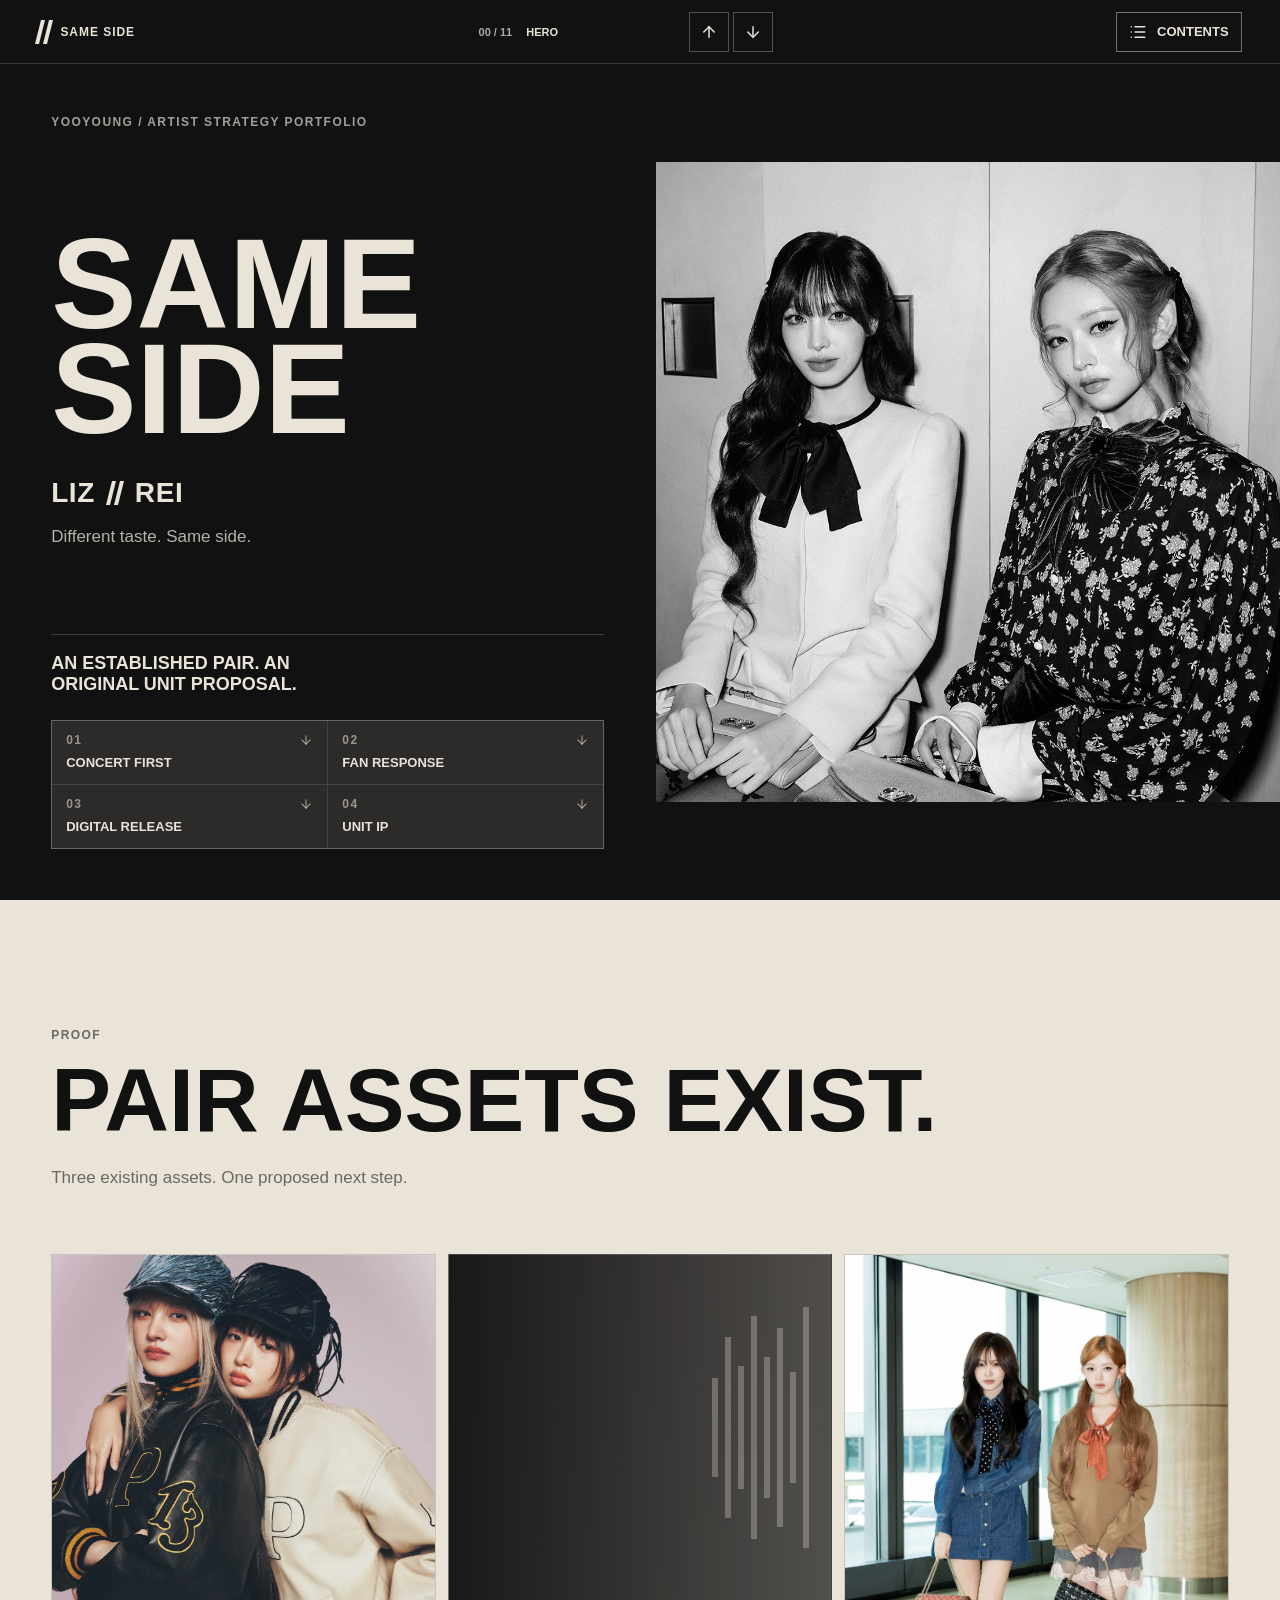
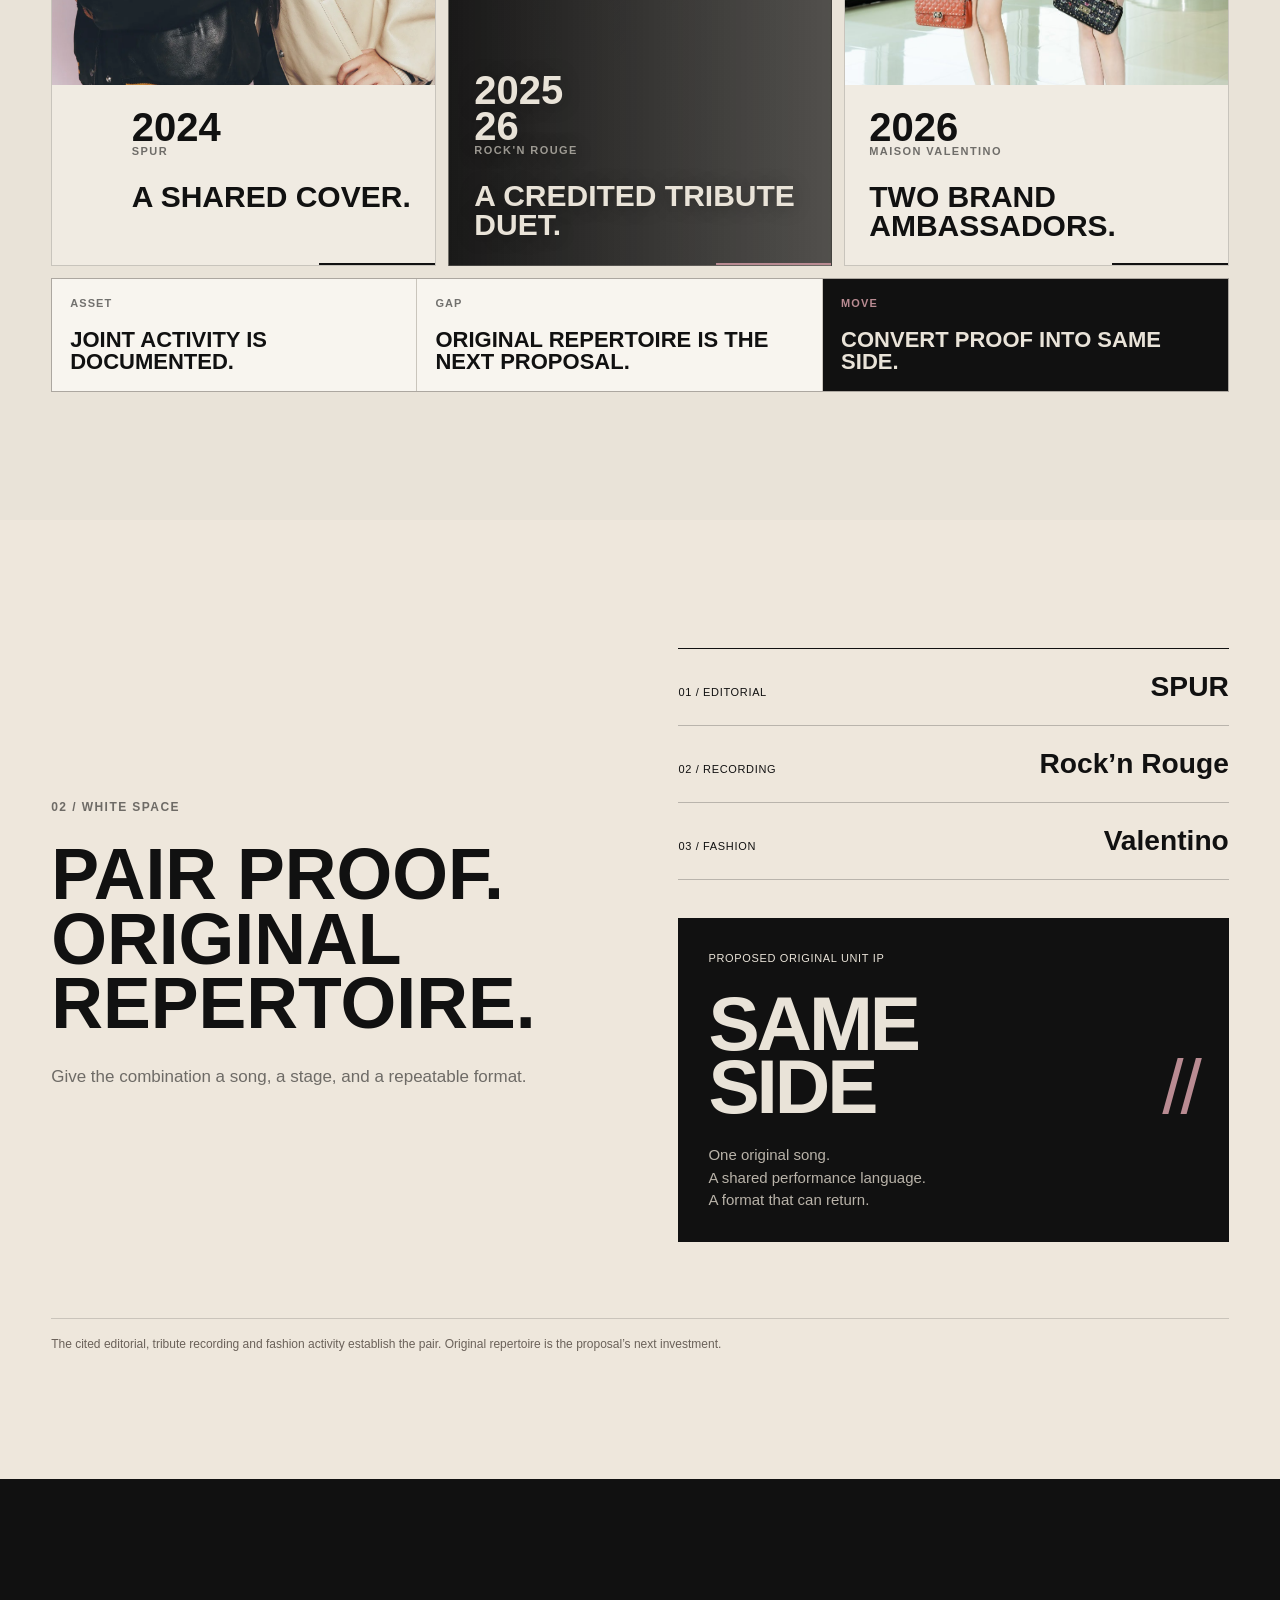
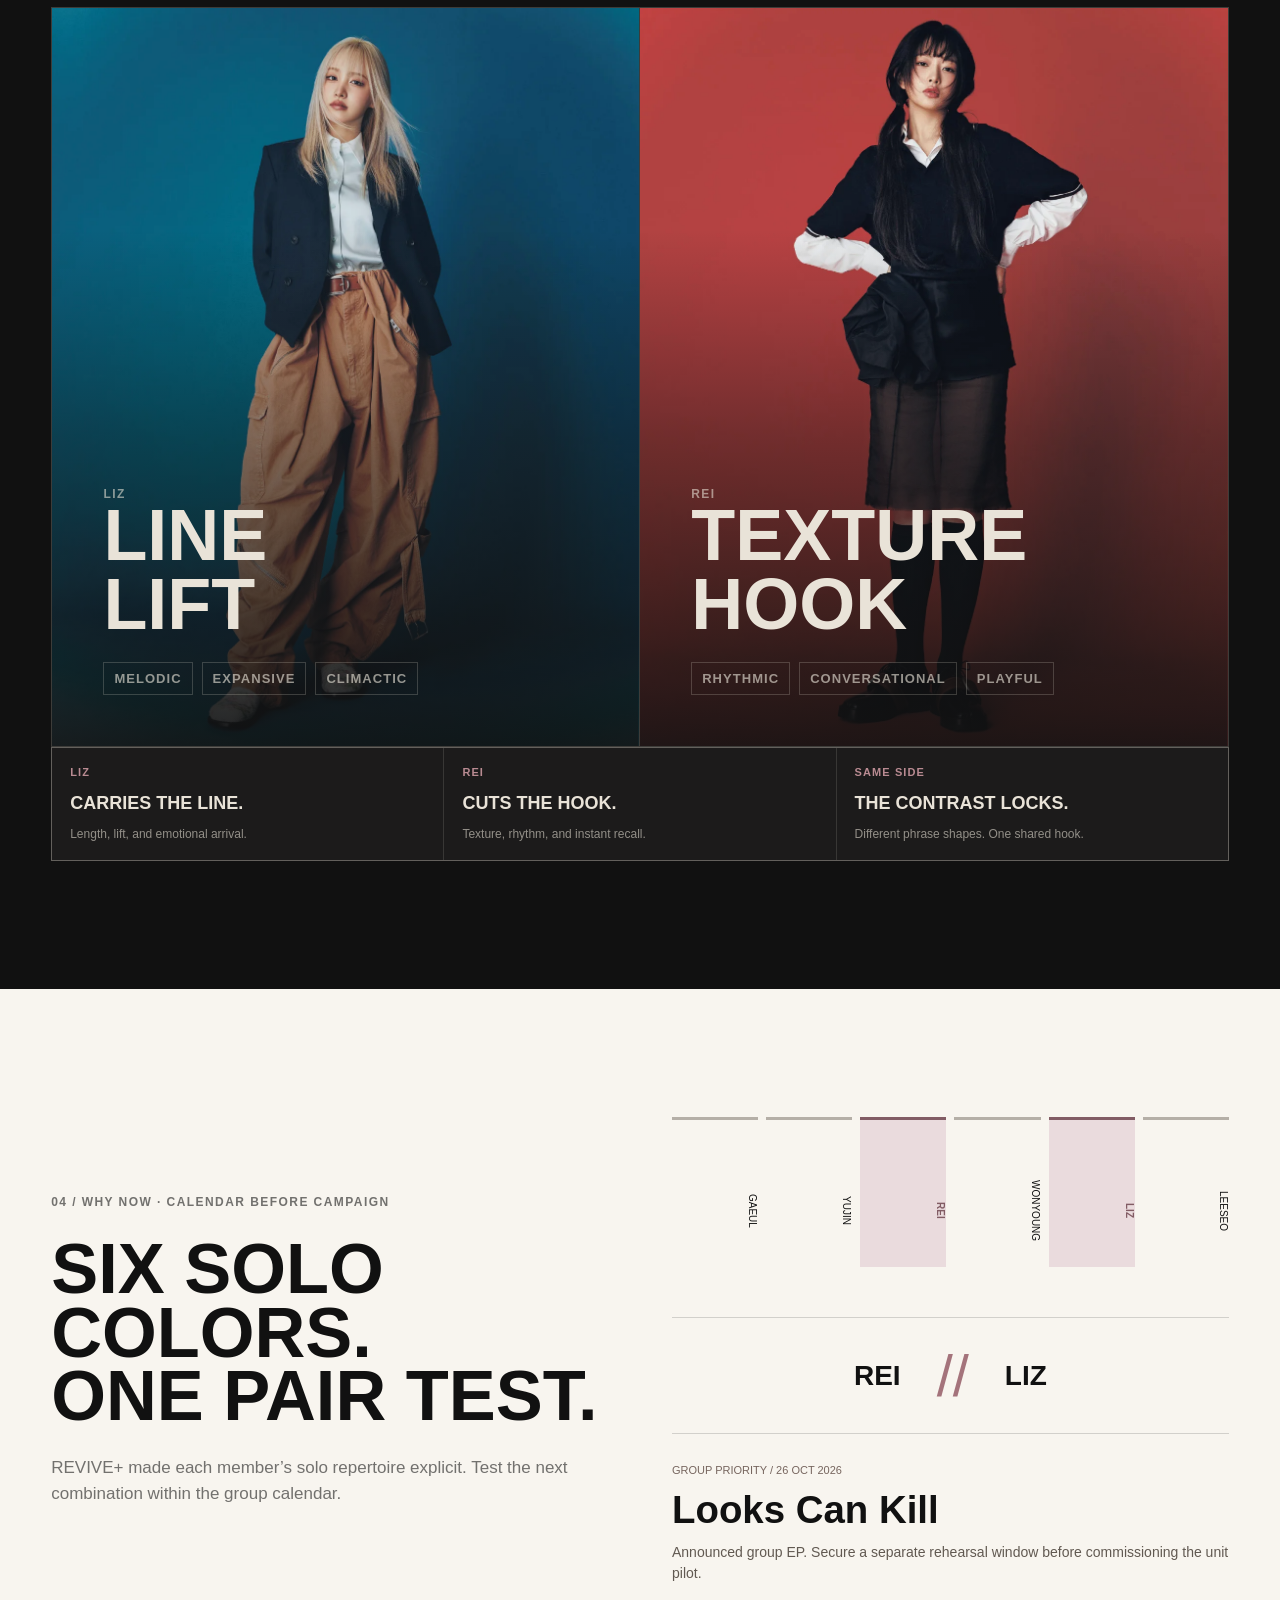
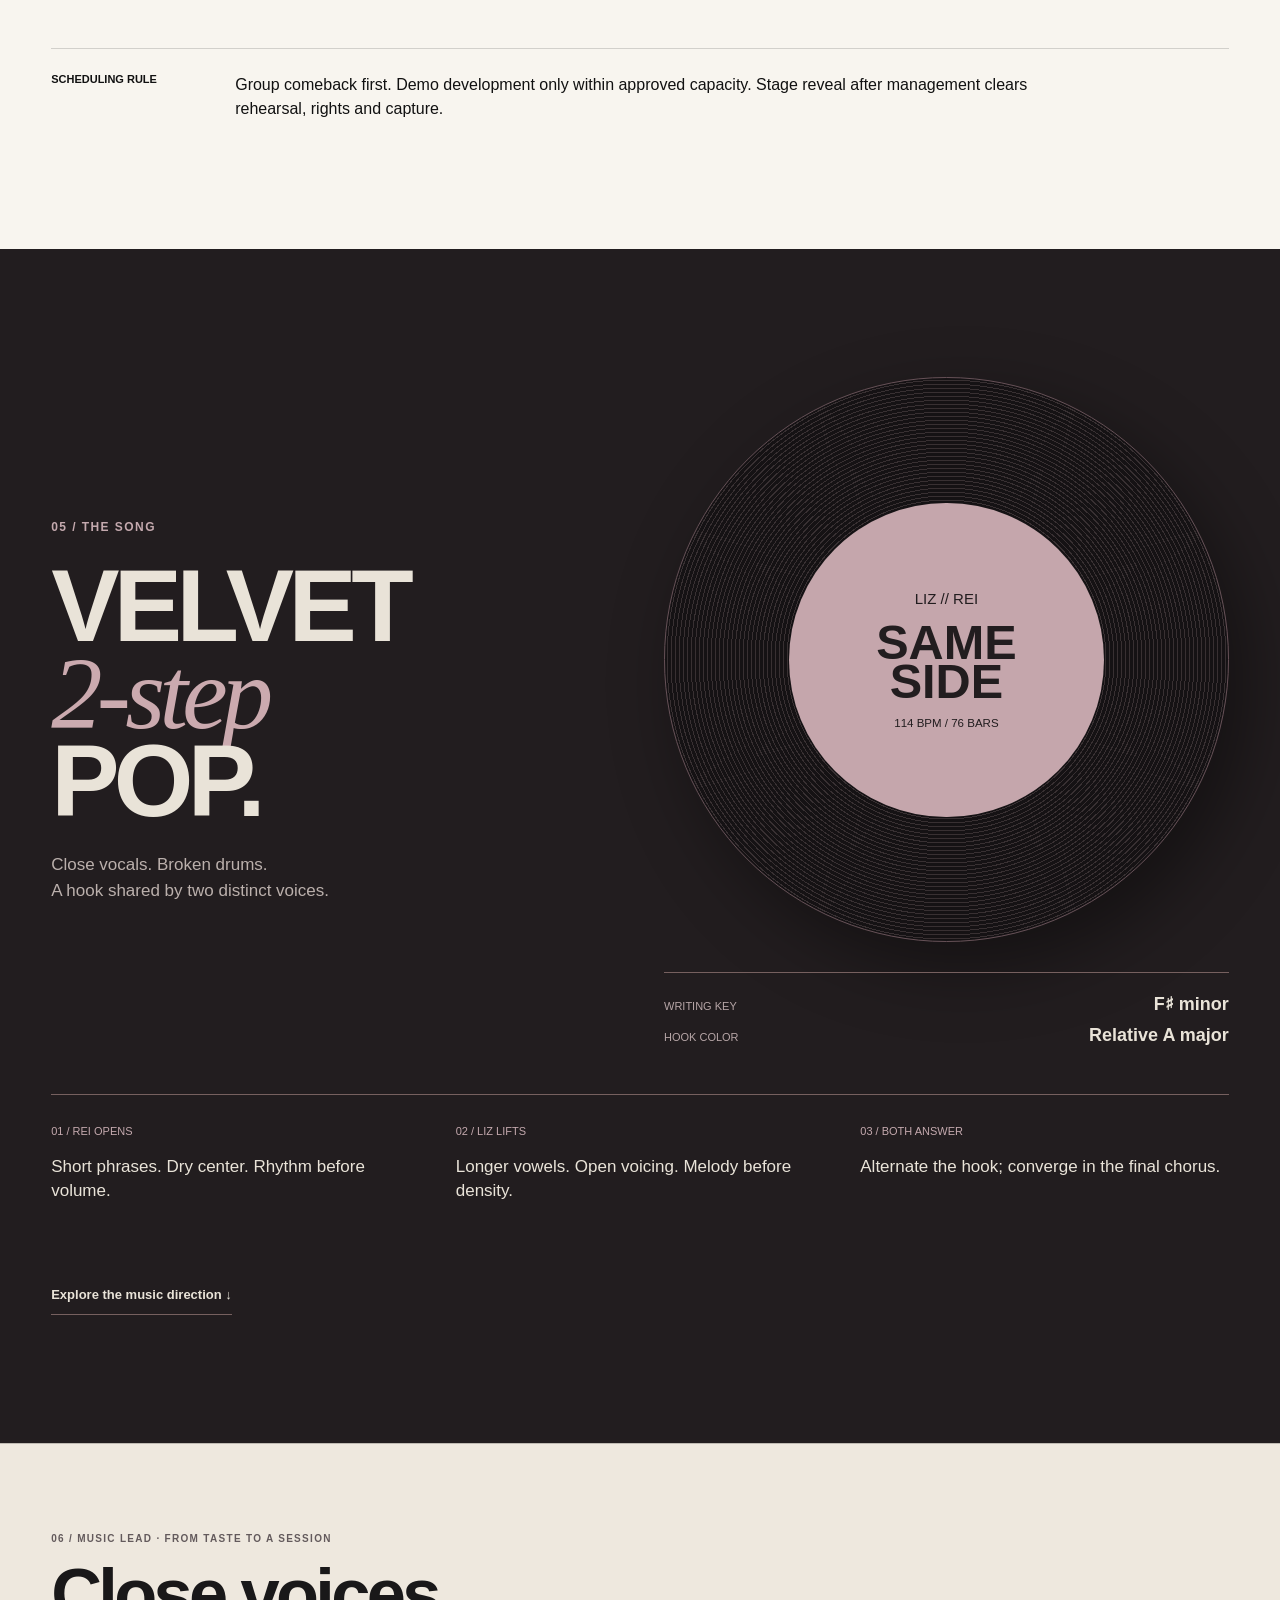
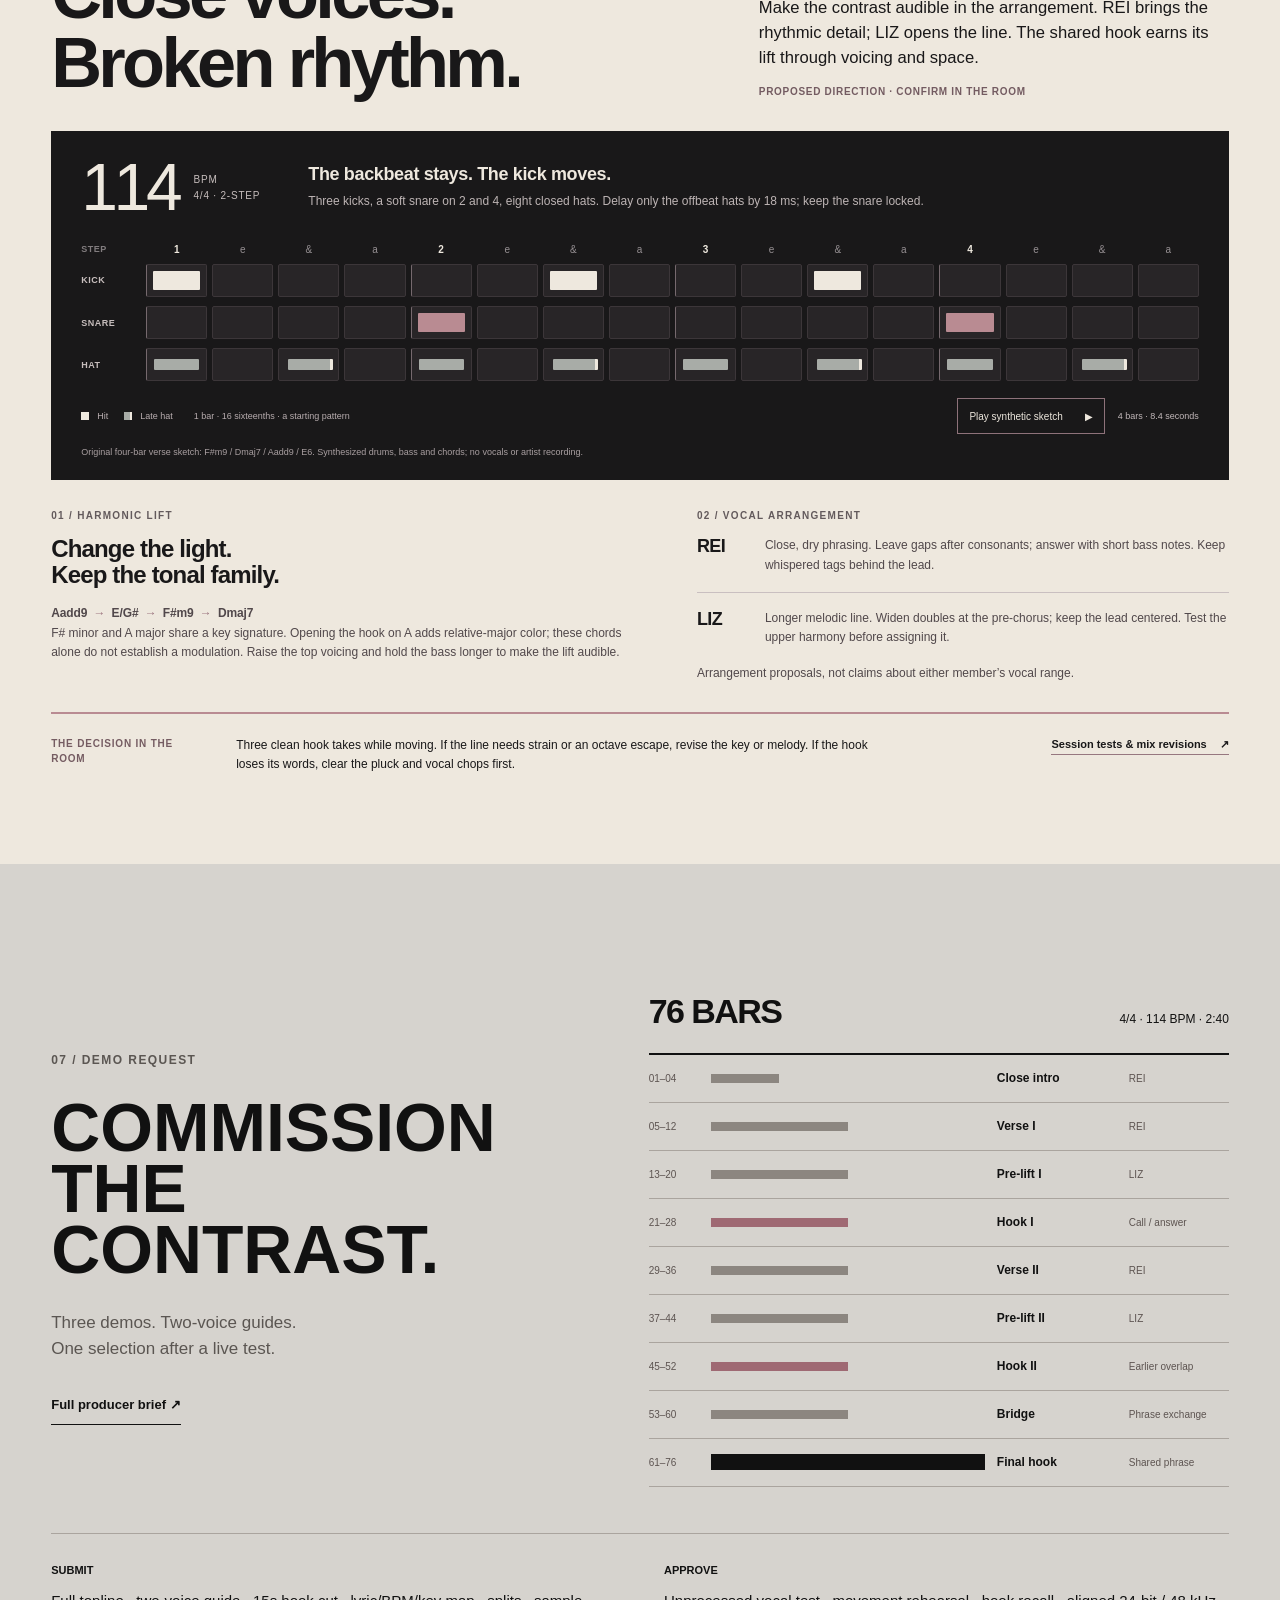
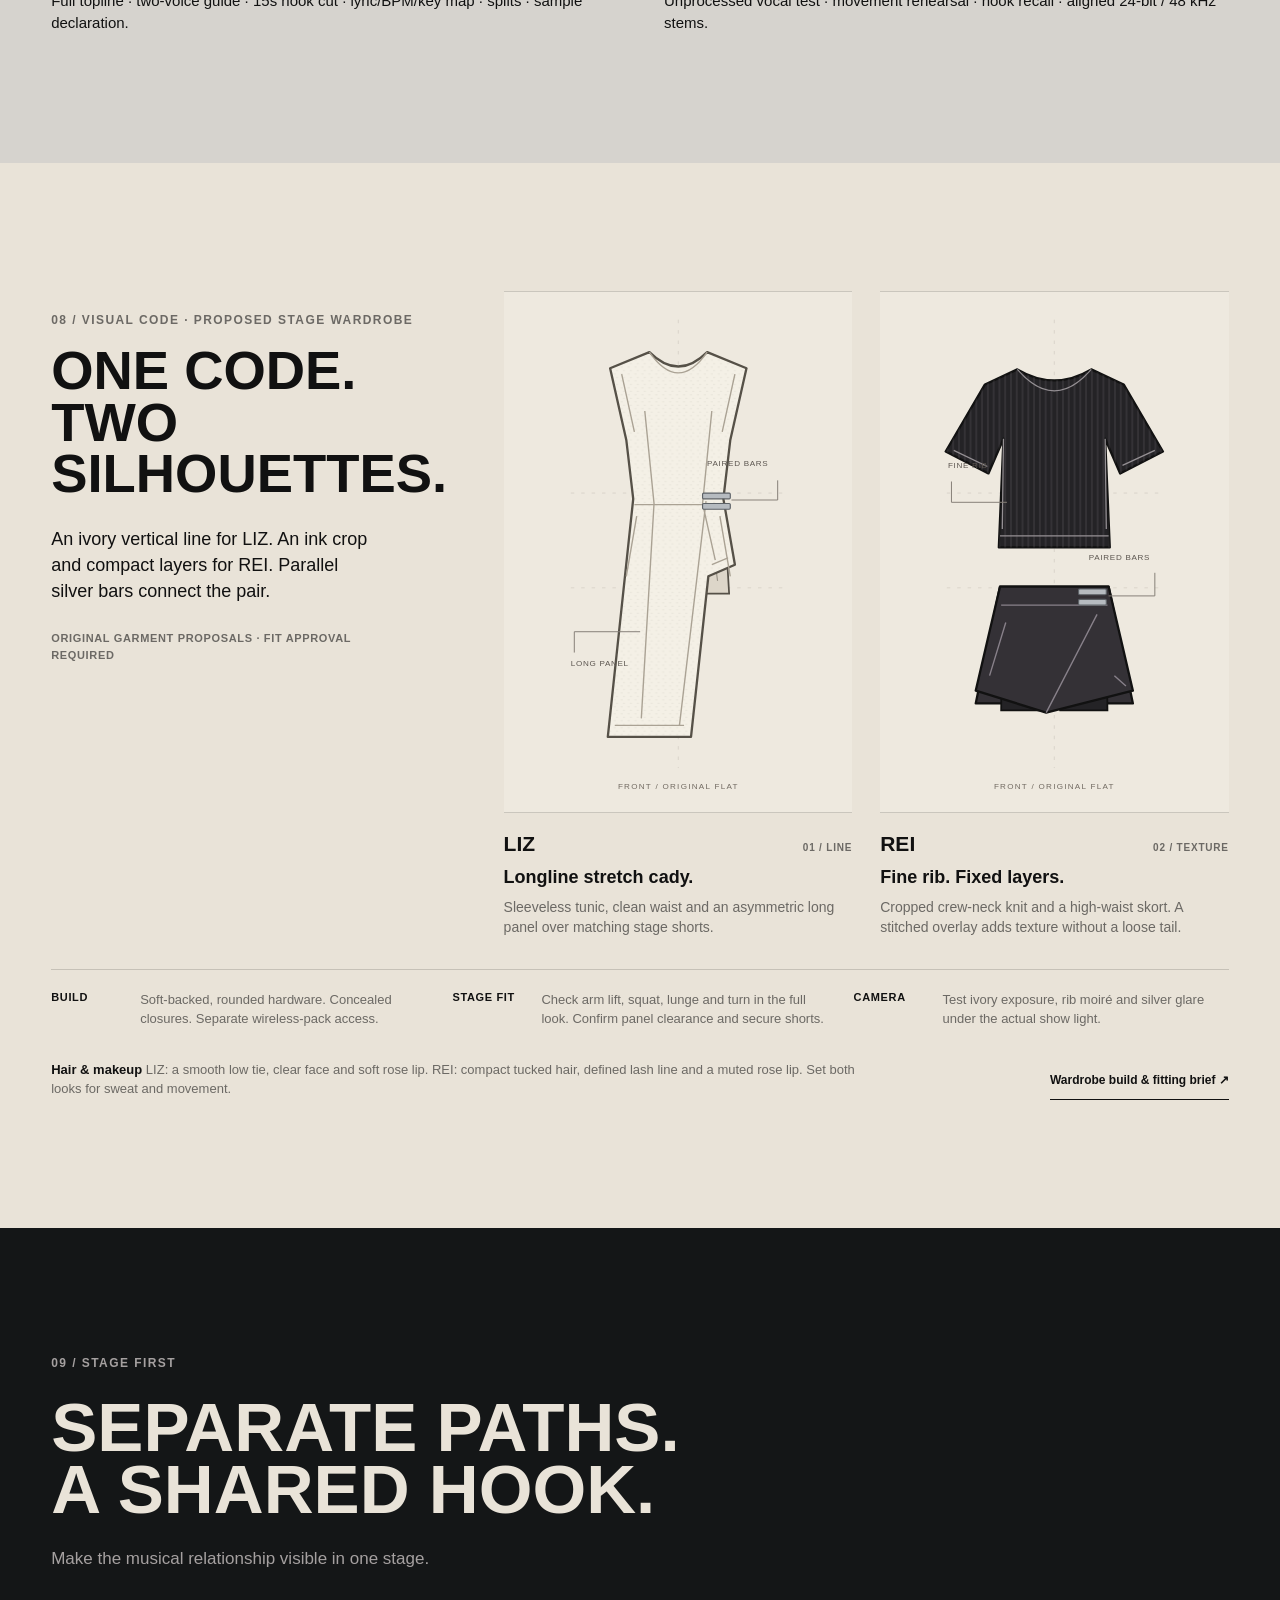
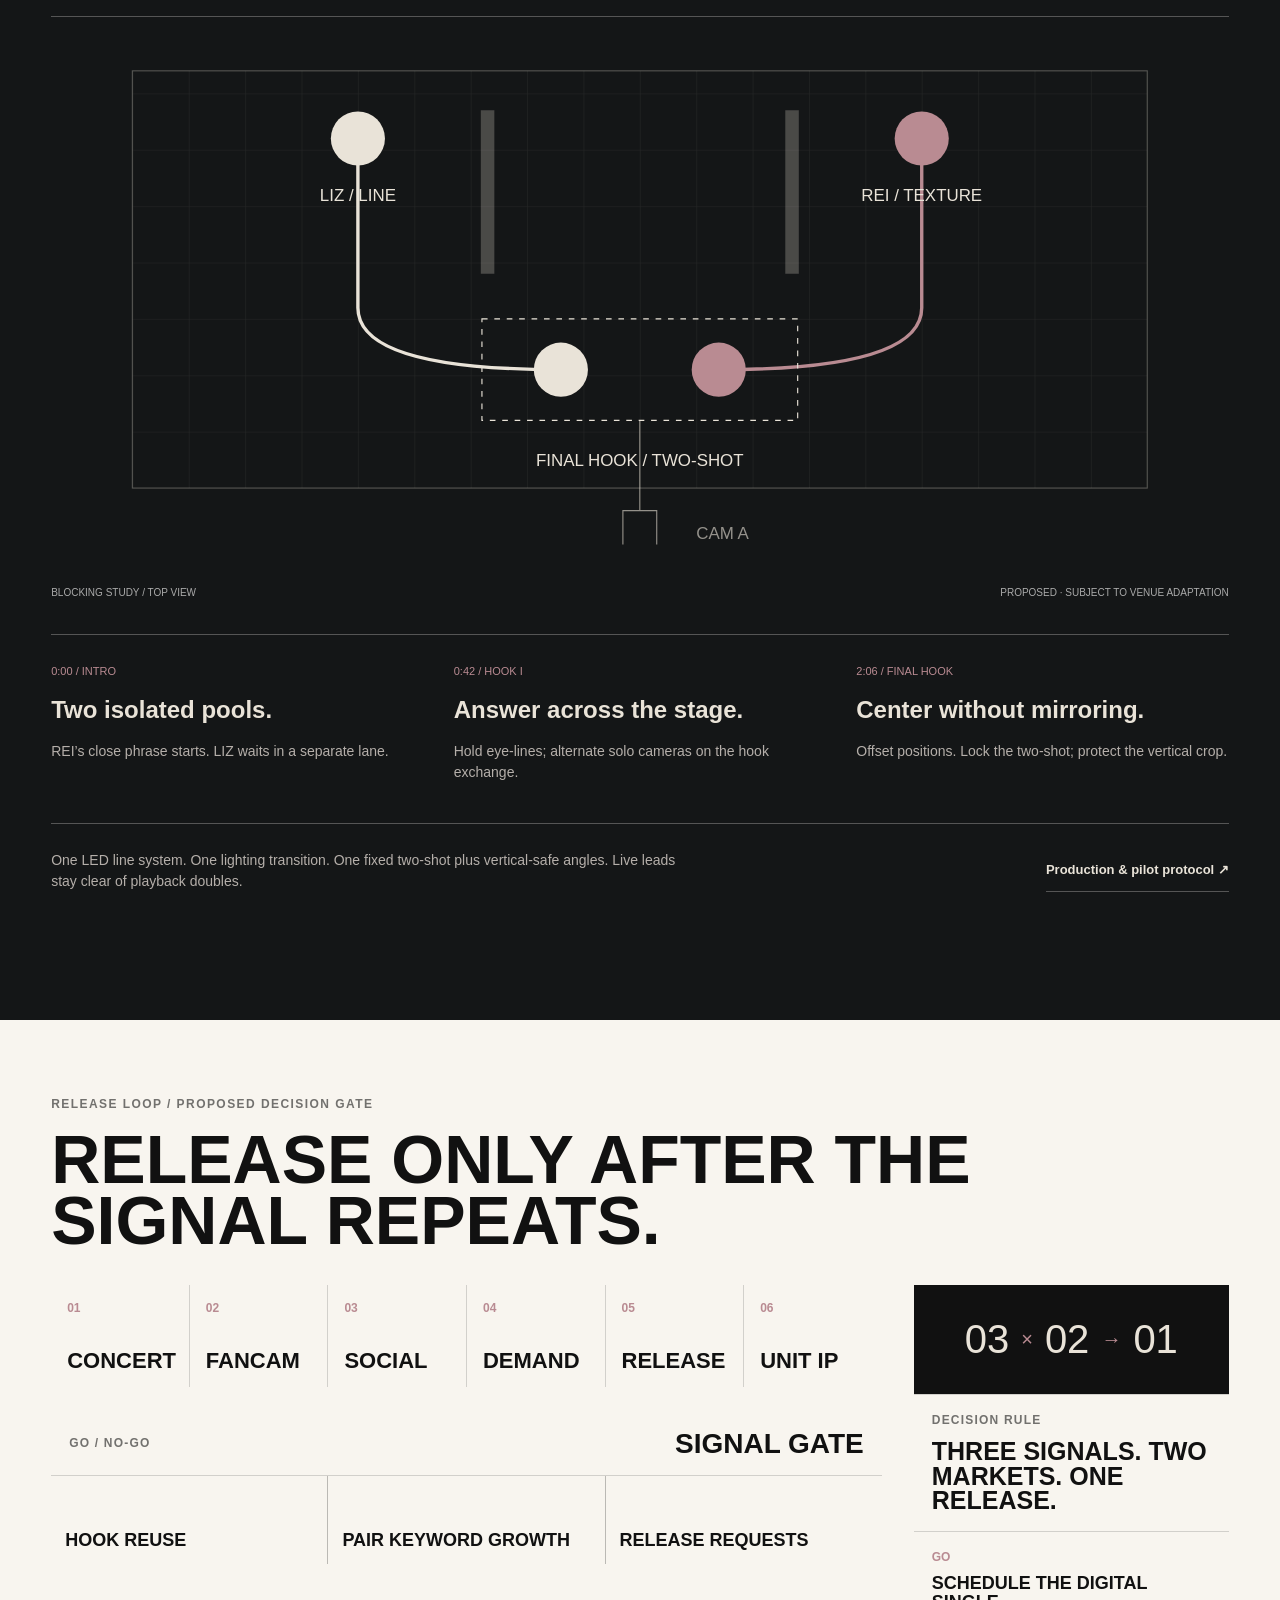
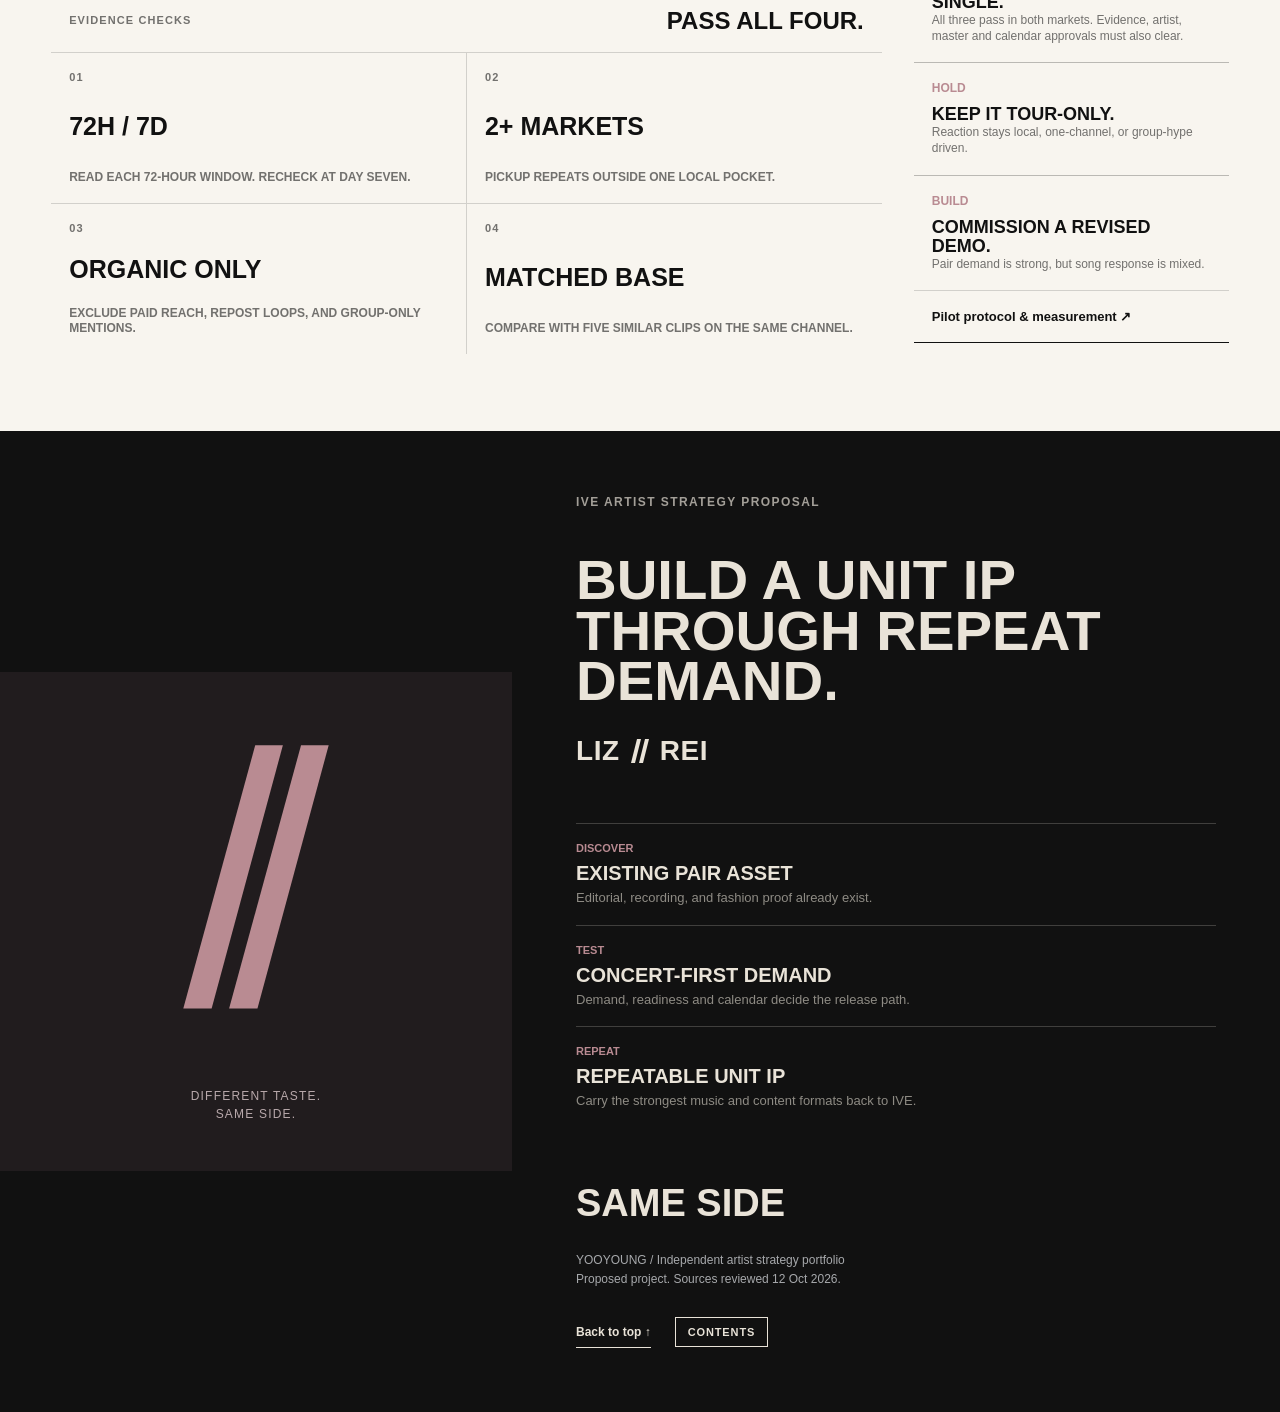
==== index.html @ b642450d "Align SAME SIDE evidence, demand measurement and release approvals" ====
<!doctype html>
<html lang="en">
<head>
  <meta charset="utf-8" />
  <meta name="viewport" content="width=device-width, initial-scale=1" />
  <title>SAME SIDE - IVE LIZ // REI Unit IP Proposal</title>
  <link rel="icon" href="assets/favicon.svg" type="image/svg+xml" />
  <link rel="preload" as="image" href="assets/photos/valentino-ambassadors.jpg" fetchpriority="high" />
  <meta name="author" content="YOOYOUNG" />
  <meta name="theme-color" content="#111111" />
  <meta name="color-scheme" content="light dark" />
  <meta name="application-name" content="SAME SIDE" />
  <meta name="apple-mobile-web-app-title" content="SAME SIDE" />
  <meta name="format-detection" content="telephone=no" />
  <meta
    name="description"
    content="Artist strategy portfolio proposing SAME SIDE, an original LIZ x REI unit IP for IVE."
  />
  <meta property="og:title" content="SAME SIDE - IVE LIZ // REI Unit IP Proposal" />
  <meta
    property="og:description"
    content="A Starship artist strategy portfolio proposing SAME SIDE as a concert-first LIZ x REI unit IP."
  />
  <meta property="og:type" content="website" />
  <link rel="canonical" href="https://yooyoung101-blip.github.io/ive-same-side-artist-strategy/" />
  <meta property="og:url" content="https://yooyoung101-blip.github.io/ive-same-side-artist-strategy/" />
  <meta property="og:image" content="https://yooyoung101-blip.github.io/ive-same-side-artist-strategy/assets/photos/valentino-ambassadors.jpg" />
  <meta property="og:image:alt" content="LIZ and REI in the Maison Valentino ambassador portrait" />
  <meta name="twitter:card" content="summary_large_image" />
  <meta name="twitter:image" content="https://yooyoung101-blip.github.io/ive-same-side-artist-strategy/assets/photos/valentino-ambassadors.jpg" />
  <meta name="twitter:title" content="SAME SIDE - IVE LIZ // REI Unit IP Proposal" />
  <meta
    name="twitter:description"
    content="An established pair. An original unit proposal."
  />
  <style>
    :root {
      --bone: #e9e3d8;
      --ink: #111111;
      --rose: #b98b92;
      --silver: #a7a9ac;
      --paper: #f4efe7;
      --muted: rgba(17, 17, 17, 0.58);
      --line: rgba(17, 17, 17, 0.16);
      --ease: cubic-bezier(0.19, 1, 0.22, 1);
      --nav-height: 64px;
      font-family: "Inter", "Helvetica Neue", Arial, sans-serif;
      color: var(--ink);
      background: var(--paper);
    }

    * {
      box-sizing: border-box;
    }

    html {
      scroll-behavior: smooth;
      scroll-padding-top: var(--nav-height);
    }

    body {
      margin: 0;
      background:
        linear-gradient(90deg, rgba(17, 17, 17, 0.035) 1px, transparent 1px) 0 0 / 8.333vw 100%,
        var(--paper);
      color: var(--ink);
      letter-spacing: 0;
    }

    a {
      color: inherit;
      text-decoration: none;
    }

    .topbar {
      position: sticky;
      top: 0;
      z-index: 40;
      display: flex;
      align-items: center;
      justify-content: space-between;
      height: var(--nav-height);
      padding: 0 clamp(18px, 3vw, 42px);
      gap: 20px;
      background: var(--ink);
      border-bottom: 1px solid rgba(233, 227, 216, 0.18);
      color: var(--bone);
    }

    .topbar a,
    .topbar button {
      pointer-events: auto;
    }

    .brandmark {
      display: inline-flex;
      align-items: center;
      gap: 10px;
      font-size: 12px;
      font-weight: 700;
      letter-spacing: 0.08em;
      text-transform: uppercase;
      white-space: nowrap;
    }

    .slashes {
      display: inline-grid;
      grid-template-columns: 4px 4px;
      gap: 4px;
      width: 12px;
      height: 24px;
      transform: skewX(-14deg);
    }

    .slashes::before,
    .slashes::after {
      content: "";
      background: currentColor;
    }

    .navigation-tools {
      display: flex;
      align-items: center;
      gap: 18px;
    }

    .contents-toggle {
      display: inline-flex;
      align-items: center;
      justify-content: center;
      gap: 10px;
      min-height: 40px;
      padding: 8px 12px;
      border: 1px solid rgba(233, 227, 216, 0.45);
      background: transparent;
      color: inherit;
      font: inherit;
      font-size: 13px;
      font-weight: 700;
      text-transform: uppercase;
      cursor: pointer;
    }

    .nav-icon {
      width: 18px;
      height: 18px;
      flex: 0 0 auto;
      fill: none;
      stroke: currentColor;
      stroke-width: 2;
      stroke-linecap: round;
      stroke-linejoin: round;
    }

    .scene-readout {
      display: flex;
      align-items: center;
      gap: 14px;
      min-width: 192px;
      font-size: 11px;
      font-weight: 700;
    }

    .scene-count { color: var(--silver); font-variant-numeric: tabular-nums; }
    .scene-name { text-transform: uppercase; }
    .scene-controls { display: flex; gap: 4px; }

    .scene-arrow,
    .contents-close {
      display: grid;
      place-items: center;
      width: 40px;
      height: 40px;
      padding: 0;
      border: 1px solid rgba(233, 227, 216, 0.3);
      background: transparent;
      color: inherit;
      cursor: pointer;
    }

    .scene-arrow[aria-disabled="true"] { opacity: 0.25; cursor: default; }
    .contents-toggle:hover,
    .scene-arrow:not([aria-disabled="true"]):hover { background: rgba(233, 227, 216, 0.12); }

    .contents-dialog {
      position: fixed;
      inset: calc(var(--nav-height) + 12px) 18px auto auto;
      width: min(760px, calc(100% - 36px));
      max-width: none;
      max-height: calc(100dvh - var(--nav-height) - 24px);
      margin: 0;
      padding: 28px;
      overflow: auto;
      border: 1px solid var(--line);
      background: var(--paper);
      color: var(--ink);
    }

    .contents-dialog::backdrop { background: rgba(17, 17, 17, 0.56); }
    .contents-head { position: sticky; top: -28px; z-index: 1; display: flex; align-items: center; justify-content: space-between; gap: 20px; margin-bottom: 24px; padding: 12px 0; background: var(--paper); }
    .contents-head h2 { margin: 0; font-size: 26px; }
    .contents-close { border-color: var(--line); }
    .contents-grid { display: grid; grid-template-columns: repeat(2, minmax(0, 1fr)); gap: 0 24px; }

    .contents-grid a {
      display: grid;
      grid-template-columns: 28px minmax(0, 1fr);
      align-items: start;
      gap: 12px;
      min-height: 72px;
      padding: 16px 10px;
      border-top: 1px solid var(--line);
    }

    .contents-grid a:hover,
    .contents-grid a[aria-current="location"] { background: rgba(185, 139, 146, 0.15); }
    .contents-grid a > span { color: #89616a; font-size: 11px; font-weight: 700; padding-top: 3px; }
    .contents-grid strong { display: block; font-size: 14px; line-height: 1.3; }
    .contents-grid small { display: block; margin-top: 5px; color: var(--muted); font-size: 12px; line-height: 1.4; }
    .contents-appendix { display: flex; flex-wrap: wrap; gap: 12px 24px; margin-top: 22px; padding-top: 18px; border-top: 1px solid var(--line); font-size: 12px; font-weight: 700; }
    .contents-appendix a { padding: 8px 0; text-decoration: underline; text-underline-offset: 4px; }
    .contents-toggle:focus-visible,
    .scene-arrow:focus-visible,
    .contents-dialog a:focus-visible,
    .contents-close:focus-visible,
    .hero-route a:focus-visible { outline: 2px solid var(--rose); outline-offset: 3px; }

    .footer-contents {
      border: 1px solid currentColor;
      border-radius: 0;
      padding: 8px 12px;
      background: transparent;
      color: inherit;
      font: inherit;
      font-size: 11px;
      font-weight: 700;
      letter-spacing: 0.08em;
      text-transform: uppercase;
      cursor: pointer;
    }

    main {
      overflow-x: clip;
    }

    .scene {
      position: relative;
      min-height: calc(100svh - var(--nav-height));
      padding: clamp(88px, 10vw, 140px) clamp(20px, 4vw, 72px);
      display: grid;
      align-items: center;
      isolation: isolate;
      scroll-margin-top: 0;
    }

    .scene.short {
      min-height: 78svh;
    }

    .eyebrow {
      margin: 0 0 18px;
      color: var(--muted);
      font-size: 12px;
      font-weight: 800;
      letter-spacing: 0.12em;
      text-transform: uppercase;
    }

    .kicker {
      margin: 0;
      color: var(--muted);
      font-size: 17px;
      line-height: 1.5;
      max-width: 720px;
    }

    h1,
    h2,
    h3,
    p {
      margin: 0;
    }

    .display {
      font-size: 164px;
      line-height: 0.82;
      font-weight: 900;
      letter-spacing: 0;
      text-transform: uppercase;
    }

    .headline {
      font-size: 112px;
      line-height: 0.9;
      font-weight: 900;
      letter-spacing: 0;
      text-transform: uppercase;
    }

    .subheadline {
      font-size: 72px;
      line-height: 0.95;
      font-weight: 900;
      letter-spacing: 0;
      text-transform: uppercase;
    }

    .copy-xl {
      font-size: 58px;
      line-height: 1;
      font-weight: 900;
      letter-spacing: 0;
      text-transform: uppercase;
    }

    .copy-l {
      font-size: 38px;
      line-height: 1.02;
      font-weight: 850;
      letter-spacing: 0;
      text-transform: uppercase;
    }

    .copy-m {
      color: var(--muted);
      font-size: 18px;
      line-height: 1.45;
    }

    .hero {
      padding: 0;
      background: var(--ink);
      color: var(--bone);
      min-height: calc(100svh - var(--nav-height));
      grid-template-rows: 1fr;
    }

    .hero-visual {
      position: absolute;
      inset: 0;
      display: grid;
      grid-template-columns: 1fr 1fr;
      opacity: 1;
    }

    .hero-panel {
      position: relative;
      overflow: hidden;
      background: var(--ink);
    }

    .image-backed {
      position: relative;
      background-size: var(--bg-size, cover);
      background-position: var(--bg-position, center);
      background-repeat: no-repeat;
    }

    .image-backed.has-image {
      background-image:
        linear-gradient(90deg, rgba(17, 17, 17, 0.72), rgba(17, 17, 17, 0.16)),
        var(--bg-url);
    }

    .asset-credit {
      position: absolute;
      right: 14px;
      bottom: 12px;
      z-index: 4;
      max-width: min(260px, calc(100% - 28px));
      color: rgba(233, 227, 216, 0.68);
      font-size: 11px;
      line-height: 1.25;
      font-weight: 800;
      text-transform: uppercase;
      text-align: right;
      pointer-events: none;
    }

    .hero-panel.image-backed.has-image::before,
    .hero-panel.image-backed.has-image::after {
      display: none;
    }

    .hero-panel::before {
      content: "";
      position: absolute;
      inset: 8%;
      border: 1px solid rgba(233, 227, 216, 0.26);
      transform: translateY(var(--shift, 0));
    }

    .hero-panel::after {
      content: "";
      position: absolute;
      inset: 0;
      opacity: 0.42;
      background:
        linear-gradient(90deg, transparent 0 45%, rgba(233, 227, 216, 0.2) 45% 46%, transparent 46%),
        repeating-linear-gradient(0deg, rgba(233, 227, 216, 0.12) 0 1px, transparent 1px 18px);
      transform: translateY(var(--scan, 0));
      animation: scan 10s linear infinite;
    }

    .hero-panel.left {
      --shift: -24px;
      background:
        linear-gradient(90deg, rgba(167, 169, 172, 0.16) 0 1px, transparent 1px 16px),
        linear-gradient(140deg, #25231f, #0f0f0f 70%);
    }

    .hero-panel.right {
      --shift: 28px;
      background:
        linear-gradient(90deg, rgba(185, 139, 146, 0.13) 0 1px, transparent 1px 14px),
        linear-gradient(220deg, #2a2325, #0f0f0f 72%);
    }

    .hero-panel.left.image-backed.has-image,
    .hero-panel.right.image-backed.has-image {
      background-image:
        linear-gradient(180deg, rgba(17, 17, 17, 0.06) 28%, rgba(17, 17, 17, 0.45) 66%, rgba(17, 17, 17, 0.9)),
        var(--bg-url);
      background-size: var(--bg-size, cover);
      background-position: var(--bg-position, center);
      background-repeat: no-repeat;
    }

    .hero-copy {
      position: relative;
      z-index: 2;
      align-self: end;
      width: min(1500px, 100%);
      padding: clamp(94px, 11vw, 160px) clamp(20px, 5vw, 72px) clamp(28px, 5vw, 72px);
    }

    .hero .eyebrow,
    .hero .copy-m {
      color: rgba(233, 227, 216, 0.68);
    }

    .hero .reveal {
      opacity: 1;
      transform: none;
    }

    .hero-grid {
      display: grid;
      grid-template-columns: minmax(0, 1fr) auto;
      align-items: end;
      gap: clamp(24px, 5vw, 80px);
    }

    .hero-title {
      max-width: 12ch;
    }

    .hero-title span {
      display: block;
    }

    .hero-meta {
      display: grid;
      gap: 14px;
      justify-items: end;
      text-align: right;
      color: rgba(233, 227, 216, 0.76);
      font-size: 17px;
      line-height: 1.35;
    }

    .pair-lockup {
      display: flex;
      align-items: center;
      gap: 14px;
      color: var(--bone);
      font-size: 28px;
      font-weight: 900;
      letter-spacing: 0.02em;
      text-transform: uppercase;
    }

    .hero-bottom {
      display: flex;
      align-items: end;
      justify-content: space-between;
      gap: 24px;
      margin-top: clamp(34px, 6vw, 76px);
      border-top: 1px solid rgba(233, 227, 216, 0.22);
      padding-top: 18px;
    }

    .hero-main-copy {
      max-width: 380px;
      color: var(--bone);
      font-size: 19px;
      line-height: 1.05;
      font-weight: 900;
      text-transform: uppercase;
    }

    .hero-route {
      display: grid;
      grid-template-columns: repeat(4, minmax(0, 1fr));
      width: min(760px, 58vw);
      gap: 1px;
      background: rgba(233, 227, 216, 0.24);
      border: 1px solid rgba(233, 227, 216, 0.22);
    }

    .hero-route a {
      min-height: 62px;
      display: grid;
      align-content: space-between;
      gap: 8px;
      padding: 12px 14px;
      background: rgba(17, 17, 17, 0.46);
    }

    .hero-route a:hover { background: rgba(17, 17, 17, 0.75); }
    .hero-route a:hover strong { text-decoration: underline; text-underline-offset: 4px; }

    .hero-route small {
      display: flex;
      align-items: center;
      justify-content: space-between;
      color: rgba(233, 227, 216, 0.58);
      font-size: 12px;
      font-weight: 750;
      letter-spacing: 0.12em;
      text-transform: uppercase;
    }

    .hero-route .nav-icon { width: 14px; height: 14px; }

    .hero-route strong {
      color: var(--bone);
      font-size: 13px;
      line-height: 1;
      font-weight: 900;
      text-transform: uppercase;
    }

    .proof {
      background: var(--bone);
    }

    .proof-grid {
      display: grid;
      grid-template-columns: 1fr;
      gap: clamp(28px, 5vw, 82px);
      align-items: center;
      width: min(1480px, 100%);
      margin: auto;
    }

    .proof-stack {
      display: grid;
      grid-template-columns: repeat(3, minmax(0, 1fr));
      gap: 12px;
    }

    .proof-card.photo-proof {
      display: flex;
      flex-direction: column;
      gap: 0;
      padding: 0;
    }

    .proof-photo {
      width: 100%;
      aspect-ratio: 4 / 3;
    }

    .proof-caption {
      display: grid;
      gap: 18px;
      padding: 24px;
    }

    .proof .proof-line {
      font-size: 30px;
    }

    .photo-clear.image-backed.has-image {
      background-image: var(--bg-url);
      background-size: cover;
      background-position: center top;
    }

    .proof-card {
      min-height: 158px;
      display: grid;
      grid-template-columns: 0.4fr 1fr;
      gap: 18px;
      align-items: end;
      border: 1px solid rgba(17, 17, 17, 0.18);
      background: rgba(244, 239, 231, 0.68);
      padding: clamp(18px, 2vw, 28px);
      overflow: hidden;
      position: relative;
    }

    .proof-card > * {
      position: relative;
      z-index: 1;
    }

    .proof-card.image-backed.has-image {
      color: var(--bone);
      border-color: rgba(233, 227, 216, 0.2);
      background-image:
        linear-gradient(90deg, rgba(17, 17, 17, 0.78), rgba(17, 17, 17, 0.2)),
        var(--bg-url);
      background-position: var(--bg-position, center);
      text-shadow: 0 1px 18px rgba(17, 17, 17, 0.34);
    }

    .proof-card.image-backed.has-image .proof-kind {
      color: rgba(233, 227, 216, 0.7);
    }

    .proof-card.music-proof {
      display: flex;
      flex-direction: column;
      justify-content: end;
      align-items: stretch;
      color: var(--bone);
      border-color: rgba(233, 227, 216, 0.2);
      background:
        linear-gradient(90deg, rgba(17, 17, 17, 0.96), rgba(17, 17, 17, 0.7)),
        linear-gradient(135deg, rgba(185, 139, 146, 0.26), transparent 58%);
      text-shadow: 0 1px 18px rgba(17, 17, 17, 0.34);
    }

    .proof-card.music-proof .proof-kind {
      color: rgba(233, 227, 216, 0.62);
    }

    .proof-card.music-proof::after {
      background: var(--rose);
    }

    .proof-signal {
      position: absolute;
      inset: 26px 22px auto;
      height: 48%;
      z-index: 0;
      display: flex;
      align-items: center;
      justify-content: flex-end;
      gap: 7px;
      opacity: 0.58;
      pointer-events: none;
    }

    .proof-signal span {
      width: 6px;
      height: var(--h, 46%);
      background: rgba(233, 227, 216, 0.52);
      transform-origin: center;
      animation: proofSignal 3.8s var(--ease) infinite alternate;
      animation-delay: var(--d, 0ms);
    }

    .proof-card::after {
      content: "";
      position: absolute;
      inset: auto 0 0 auto;
      width: 36%;
      height: 2px;
      background: var(--ink);
      transform: translateX(var(--card-line, 16%));
      transition: transform 800ms var(--ease);
    }

    .proof-card:hover::after {
      transform: translateX(0);
    }

    .proof-year {
      font-size: 40px;
      line-height: 0.9;
      font-weight: 900;
    }

    .proof-kind {
      color: var(--muted);
      font-size: 11px;
      font-weight: 800;
      letter-spacing: 0.13em;
      text-transform: uppercase;
    }

    .proof-line {
      margin-top: 8px;
      font-size: 40px;
      line-height: 0.96;
      font-weight: 900;
      text-transform: uppercase;
    }

    .proof-verdict {
      grid-column: 1 / -1;
      display: grid;
      grid-template-columns: 0.9fr 1fr 1fr;
      gap: 1px;
      border: 1px solid rgba(17, 17, 17, 0.16);
      background: rgba(17, 17, 17, 0.14);
    }

    .proof-verdict div {
      min-height: 112px;
      display: grid;
      align-content: space-between;
      padding: 18px;
      background: #f8f5ef;
    }

    .proof-verdict span {
      color: var(--muted);
      font-size: 11px;
      font-weight: 850;
      letter-spacing: 0.1em;
      text-transform: uppercase;
    }

    .proof-verdict strong {
      color: var(--ink);
      font-size: 22px;
      line-height: 1;
      font-weight: 900;
      text-transform: uppercase;
    }

    .proof-verdict div:last-child {
      background: var(--ink);
    }

    .proof-verdict div:last-child span {
      color: var(--rose);
    }

    .proof-verdict div:last-child strong {
      color: var(--bone);
    }

    .white-space {
      grid-template-columns: minmax(0, 0.8fr) minmax(0, 1.2fr);
      gap: clamp(28px, 5vw, 72px);
      background: #f8f5ef;
      overflow: hidden;
    }

    .gap-photo {
      width: 100%;
      aspect-ratio: 1200 / 1535;
    }

    .white-space .headline {
      font-size: 64px;
    }

    .gap-lockup {
      display: grid;
      gap: clamp(16px, 3vw, 34px);
      justify-items: start;
    }

    .gap-checks {
      display: grid;
      grid-template-columns: repeat(2, minmax(0, 1fr));
      width: min(980px, 100%);
      margin-top: clamp(34px, 5vw, 66px);
      border: 1px solid var(--line);
    }

    .gap-check {
      min-height: 96px;
      display: grid;
      place-items: center;
      padding: 16px;
      border-right: 1px solid var(--line);
      border-bottom: 1px solid var(--line);
      color: var(--muted);
      font-size: 12px;
      font-weight: 850;
      letter-spacing: 0.08em;
      line-height: 1.25;
      text-transform: uppercase;
    }

    .gap-check:last-child {
      border-right: 0;
      color: var(--ink);
      background: var(--bone);
    }

    .gap-check:nth-child(even) {
      border-right: 0;
    }

    .gap-check:nth-last-child(-n + 2) {
      border-bottom: 0;
    }

    .roles {
      background: var(--ink);
      color: var(--bone);
    }

    .roles .eyebrow,
    .song .eyebrow,
    .song .kicker,
    .demo-brief .eyebrow,
    .demo-brief .kicker,
    .stage .eyebrow,
    .end .eyebrow {
      color: rgba(233, 227, 216, 0.68);
    }

    .roles .reveal,
    .song .reveal,
    .demo-brief .reveal,
    .stage .reveal,
    .end .reveal {
      opacity: 1;
      transform: none;
    }

    .role-grid {
      display: grid;
      grid-template-columns: 1fr 1fr;
      min-height: calc(100svh - 160px);
      border: 1px solid rgba(233, 227, 216, 0.2);
      width: min(1500px, 100%);
      margin: auto;
    }

    .role-panel {
      display: grid;
      align-content: end;
      gap: 24px;
      min-height: 62svh;
      padding: clamp(24px, 4vw, 64px);
      border-right: 1px solid rgba(233, 227, 216, 0.2);
      position: relative;
      overflow: hidden;
    }

    .role-panel > * {
      position: relative;
      z-index: 1;
    }

    .role-panel:last-child {
      border-right: 0;
    }

    .role-panel.image-backed.has-image {
      background-image:
        linear-gradient(180deg, transparent 30%, rgba(17, 17, 17, 0.42) 58%, rgba(17, 17, 17, 0.92)),
        var(--bg-url);
      background-position: var(--bg-position, center 18%);
      background-size: var(--bg-size, cover);
    }

    .role-panel::after {
      content: "";
      position: absolute;
      left: 10%;
      right: 10%;
      bottom: 22%;
      height: 1px;
      background: currentColor;
      opacity: 0.28;
      transform-origin: left center;
      animation: stretch 5.5s var(--ease) infinite alternate;
    }

    .role-panel.image-backed.has-image::after {
      display: none;
    }

    .role-panel.rei::after {
      height: 22px;
      background:
        linear-gradient(90deg, currentColor 0 10%, transparent 10% 18%, currentColor 18% 24%, transparent 24% 36%, currentColor 36% 48%, transparent 48% 56%, currentColor 56% 100%);
      opacity: 0.22;
      animation-duration: 3.8s;
    }

    .role-label {
      color: rgba(233, 227, 216, 0.58);
      font-size: 12px;
      font-weight: 850;
      letter-spacing: 0.12em;
      text-transform: uppercase;
    }

    .role-words {
      display: flex;
      flex-wrap: wrap;
      gap: 9px;
      color: rgba(233, 227, 216, 0.62);
      font-size: 13px;
      font-weight: 800;
      letter-spacing: 0.08em;
      text-transform: uppercase;
    }

    .role-words span {
      border: 1px solid rgba(233, 227, 216, 0.2);
      padding: 8px 10px;
    }

    .role-equation {
      position: relative;
      z-index: 3;
      width: min(1500px, 100%);
      margin: 0 auto;
      display: grid;
      grid-template-columns: repeat(3, minmax(0, 1fr));
      gap: 1px;
      background: rgba(233, 227, 216, 0.18);
      border: 1px solid rgba(233, 227, 216, 0.24);
    }

    .role-equation div {
      min-height: 112px;
      display: grid;
      align-content: space-between;
      padding: 18px;
      background: rgba(17, 17, 17, 0.72);
    }

    .role-equation span {
      color: var(--rose);
      font-size: 11px;
      font-weight: 900;
      letter-spacing: 0.1em;
      text-transform: uppercase;
    }

    .role-equation strong {
      color: var(--bone);
      font-size: 18px;
      line-height: 1;
      text-transform: uppercase;
    }

    .role-equation p {
      color: rgba(233, 227, 216, 0.58);
      font-size: 12px;
      line-height: 1.3;
    }

    .now {
      background: var(--paper);
    }

    .now-grid {
      display: grid;
      grid-template-columns: minmax(0, 1fr) minmax(300px, 0.8fr);
      gap: clamp(30px, 6vw, 96px);
      align-items: center;
      width: min(1450px, 100%);
      margin: auto;
    }

    .now-steps {
      display: grid;
      grid-template-columns: repeat(3, minmax(0, 1fr));
      width: min(880px, 100%);
      margin-top: clamp(30px, 4vw, 52px);
      border: 1px solid rgba(17, 17, 17, 0.16);
      background: rgba(17, 17, 17, 0.12);
      gap: 1px;
    }

    .now-step {
      min-height: 112px;
      display: grid;
      align-content: space-between;
      padding: 16px;
      background: var(--paper);
    }

    .now-step span {
      color: var(--rose);
      font-size: 11px;
      font-weight: 900;
      text-transform: uppercase;
    }

    .now-step strong {
      font-size: 20px;
      line-height: 0.98;
      font-weight: 900;
      text-transform: uppercase;
    }

    .now-step p {
      color: var(--muted);
      font-size: 13px;
      line-height: 1.35;
    }

    .now-window {
      display: grid;
      grid-template-columns: 0.32fr 1fr;
      width: min(880px, 100%);
      gap: 1px;
      border: 1px solid rgba(17, 17, 17, 0.16);
      border-top: 0;
      background: rgba(17, 17, 17, 0.12);
    }

    .now-window span,
    .now-window strong {
      display: grid;
      align-items: end;
      min-height: 74px;
      padding: 16px;
      background: var(--ink);
      color: var(--bone);
      text-transform: uppercase;
    }

    .now-window span {
      color: var(--rose);
      font-size: 11px;
      font-weight: 900;
      letter-spacing: 0.1em;
    }

    .now-window strong {
      font-size: 20px;
      line-height: 1;
    }

    .solo-map {
      min-height: 260px;
      border: 1px solid rgba(17, 17, 17, 0.16);
      position: relative;
      background: rgba(233, 227, 216, 0.35);
      overflow: hidden;
    }

    .now-photo {
      aspect-ratio: 4 / 3;
    }

    .solo-dot {
      position: absolute;
      width: 14px;
      height: 14px;
      border-radius: 50%;
      background: var(--ink);
      transform: translate(-50%, -50%);
    }

    .solo-dot:nth-of-type(1) { left: 23%; top: 27%; }
    .solo-dot:nth-of-type(2) { left: 76%; top: 22%; }
    .solo-dot:nth-of-type(3) { left: 20%; top: 58%; }
    .solo-dot:nth-of-type(4) { left: 80%; top: 62%; }
    .solo-dot:nth-of-type(5) { left: 40%; top: 82%; }
    .solo-dot:nth-of-type(6) { left: 62%; top: 80%; }

    .solo-dot[data-label] {
      width: 18px;
      height: 18px;
      background: var(--rose);
    }

    .solo-dot[data-label]::after {
      content: attr(data-label);
      position: absolute;
      left: 50%;
      top: calc(100% + 10px);
      color: var(--ink);
      font-size: 11px;
      font-weight: 900;
      letter-spacing: 0.08em;
      text-transform: uppercase;
      transform: translateX(-50%);
    }

    .solo-dot[data-label]::before {
      content: "";
      position: absolute;
      inset: -8px;
      border: 1px solid rgba(185, 139, 146, 0.45);
      border-radius: 50%;
    }

    .solo-line {
      position: absolute;
      left: 20%;
      top: 58%;
      width: 61%;
      height: 2px;
      background: var(--rose);
      transform: rotate(4deg);
      transform-origin: left center;
      animation: pulseLine 2.8s var(--ease) infinite alternate;
    }

    .solo-caption {
      position: absolute;
      inset: auto 24px 24px;
      display: flex;
      justify-content: space-between;
      gap: 14px;
      color: var(--muted);
      font-size: 11px;
      font-weight: 850;
      letter-spacing: 0.12em;
      text-transform: uppercase;
    }

    .song {
      color: var(--bone);
      background: #151515;
    }

    .demo-brief {
      color: var(--bone);
      background: var(--ink);
    }

    .song-grid {
      display: grid;
      grid-template-columns: minmax(0, 0.8fr) minmax(300px, 1.2fr);
      gap: clamp(30px, 6vw, 86px);
      align-items: center;
      width: min(1500px, 100%);
      margin: auto;
    }

    .song .headline {
      font-size: 76px;
    }

    .demo-brief .headline {
      font-size: 92px;
    }

    .brief-panel {
      border: 1px solid rgba(233, 227, 216, 0.18);
      display: grid;
      grid-template-columns: repeat(2, minmax(0, 1fr));
      gap: 1px;
      background: rgba(233, 227, 216, 0.16);
    }

    .brief-cell {
      min-height: 118px;
      padding: 22px;
      background: #151515;
    }

    .brief-label {
      display: block;
      margin-bottom: 12px;
      color: rgba(233, 227, 216, 0.52);
      font-size: 10px;
      font-weight: 850;
      letter-spacing: 0.12em;
      text-transform: uppercase;
    }

    .brief-value {
      color: var(--bone);
      font-size: 30px;
      line-height: 1;
      font-weight: 900;
      text-transform: uppercase;
    }

    .brief-note {
      display: block;
      margin-top: 12px;
      color: rgba(233, 227, 216, 0.58);
      font-size: 13px;
      line-height: 1.35;
    }

    .song-logic {
      display: grid;
      grid-template-columns: repeat(3, minmax(0, 1fr));
      gap: 1px;
      margin-top: 1px;
      background: rgba(233, 227, 216, 0.16);
      border: 1px solid rgba(233, 227, 216, 0.18);
      border-top: 0;
    }

    .song-step {
      min-height: 108px;
      padding: 20px;
      background: #151515;
    }

    .song-step strong {
      display: block;
      color: var(--bone);
      font-size: 20px;
      line-height: 1;
      text-transform: uppercase;
    }

    .song-step span {
      display: block;
      margin-top: 10px;
      color: rgba(233, 227, 216, 0.58);
      font-size: 13px;
      line-height: 1.35;
    }

    .wave {
      height: 320px;
      display: grid;
      align-content: center;
      gap: 26px;
      padding: 20px 0;
    }

    .wave-line {
      height: 48px;
      background:
        linear-gradient(90deg, transparent 0 3%, currentColor 3% 5%, transparent 5% 8%, currentColor 8% 11%, transparent 11% 17%, currentColor 17% 19%, transparent 19% 27%, currentColor 27% 34%, transparent 34% 39%, currentColor 39% 43%, transparent 43% 48%, currentColor 48% 56%, transparent 56% 63%, currentColor 63% 66%, transparent 66% 72%, currentColor 72% 85%, transparent 85%);
      color: var(--bone);
      opacity: 0.72;
      clip-path: polygon(0 48%, 7% 18%, 11% 70%, 16% 28%, 20% 62%, 28% 20%, 35% 84%, 42% 24%, 49% 56%, 55% 18%, 64% 82%, 70% 30%, 76% 68%, 83% 20%, 90% 50%, 100% 50%, 100% 100%, 0 100%);
      transform-origin: left center;
      animation: waveMove 5.2s var(--ease) infinite alternate;
    }

    .wave-line.rei {
      color: var(--rose);
      height: 32px;
      clip-path: polygon(0 54%, 6% 30%, 9% 76%, 14% 24%, 18% 62%, 24% 34%, 29% 78%, 36% 26%, 43% 72%, 47% 38%, 52% 84%, 59% 22%, 64% 64%, 70% 28%, 78% 74%, 84% 36%, 92% 62%, 100% 48%, 100% 100%, 0 100%);
      animation-duration: 3.4s;
    }

    .wave-merge {
      margin-top: 18px;
      height: 4px;
      background: linear-gradient(90deg, var(--bone), var(--rose), var(--bone));
      transform-origin: center;
      animation: merge 4s var(--ease) infinite alternate;
    }

    .song-photo,
    .demo-photo,
    .loop-photo,
    .stage-photo {
      aspect-ratio: 4 / 3;
      border: 1px solid rgba(233, 227, 216, 0.18);
      background: #151515;
      overflow: hidden;
    }

    .song-photo.image-backed.has-image,
    .demo-photo.image-backed.has-image,
    .loop-photo.image-backed.has-image,
    .stage-photo.image-backed.has-image {
      background-image: var(--bg-url);
      background-position: center top;
      background-size: var(--bg-size, cover);
    }

    .song-photo,
    .demo-photo,
    .loop-photo {
      margin-bottom: 1px;
    }

    .demo-grid {
      display: grid;
      grid-template-columns: minmax(0, 0.78fr) minmax(320px, 1.22fr);
      gap: clamp(30px, 6vw, 92px);
      align-items: center;
      width: min(1500px, 100%);
      margin: auto;
    }

    .demo-specs {
      display: grid;
      grid-template-columns: repeat(2, minmax(0, 1fr));
      gap: 1px;
      border: 1px solid rgba(233, 227, 216, 0.18);
      background: rgba(233, 227, 216, 0.16);
    }

    .demo-card {
      min-height: 150px;
      display: grid;
      align-content: space-between;
      padding: 22px;
      background: var(--ink);
    }

    .demo-card span {
      color: rgba(233, 227, 216, 0.54);
      font-size: 10px;
      font-weight: 850;
      letter-spacing: 0.12em;
      text-transform: uppercase;
    }

    .demo-card strong {
      color: var(--bone);
      font-size: 26px;
      line-height: 1;
      text-transform: uppercase;
    }

    .demo-card p {
      color: rgba(233, 227, 216, 0.58);
      font-size: 13px;
      line-height: 1.35;
    }

    .arrangement-strip {
      display: grid;
      grid-template-columns: repeat(5, minmax(0, 1fr));
      gap: 1px;
      margin-top: 1px;
      border: 1px solid rgba(233, 227, 216, 0.18);
      border-top: 0;
      background: rgba(233, 227, 216, 0.16);
    }

    .arrangement-step {
      min-height: 104px;
      display: grid;
      align-content: space-between;
      padding: 16px;
      background: var(--ink);
    }

    .arrangement-step span {
      color: var(--rose);
      font-size: 11px;
      font-weight: 900;
      text-transform: uppercase;
    }

    .arrangement-step strong {
      color: var(--bone);
      font-size: 15px;
      line-height: 1;
      text-transform: uppercase;
    }

    .demo-guardrails {
      display: grid;
      grid-template-columns: 0.9fr repeat(4, minmax(0, 1fr));
      gap: 1px;
      border: 1px solid rgba(233, 227, 216, 0.18);
      border-top: 0;
      background: rgba(233, 227, 216, 0.16);
    }

    .guardrail-title,
    .guardrail-item {
      min-height: 82px;
      display: grid;
      align-content: space-between;
      padding: 16px;
      background: var(--ink);
    }

    .guardrail-title span,
    .guardrail-item span {
      color: var(--rose);
      font-size: 10px;
      font-weight: 900;
      letter-spacing: 0.1em;
      text-transform: uppercase;
    }

    .guardrail-title strong,
    .guardrail-item strong {
      color: var(--bone);
      font-size: 15px;
      line-height: 1;
      text-transform: uppercase;
    }

    .visual-code {
      background: var(--bone);
    }

    .style-heading {
      width: min(1500px, 100%);
      margin: 0 auto 36px;
    }

    .style-palette {
      display: flex;
      flex-wrap: wrap;
      gap: 12px 24px;
      margin-top: 24px;
      font-size: 12px;
      font-weight: 700;
    }

    .style-palette span {
      display: inline-flex;
      align-items: center;
      gap: 8px;
    }

    .style-palette i {
      width: 14px;
      height: 14px;
      border: 1px solid rgba(17, 17, 17, 0.2);
      background: var(--swatch);
    }

    .style-grid {
      display: grid;
      grid-template-columns: repeat(2, minmax(0, 1fr));
      width: min(1500px, 100%);
      margin: auto;
    }

    .style-card {
      min-width: 0;
    }

    .style-portrait {
      position: relative;
      aspect-ratio: 1200 / 1535;
      width: 100%;
    }

    .style-portrait.image-backed.has-image {
      background-image: var(--bg-url);
      background-size: contain;
      background-position: center;
    }

    .style-list {
      display: grid;
      gap: 6px;
      padding: 20px 16px;
      color: var(--muted);
      font-size: 14px;
      font-weight: 800;
      text-transform: uppercase;
    }

    .style-list strong {
      font-size: 22px;
      color: var(--ink);
    }

    .style-rules {
      grid-column: 1 / -1;
      display: grid;
      grid-template-columns: repeat(4, minmax(0, 1fr));
      gap: 1px;
      background: rgba(17, 17, 17, 0.14);
      border-top: 1px solid rgba(17, 17, 17, 0.18);
    }

    .style-rule {
      min-height: 106px;
      display: grid;
      align-content: space-between;
      padding: 18px;
      background: #f8f5ef;
    }

    .style-rule span {
      color: var(--muted);
      font-size: 11px;
      font-weight: 850;
      letter-spacing: 0.1em;
      text-transform: uppercase;
    }

    .style-rule strong {
      color: var(--ink);
      font-size: 20px;
      line-height: 1;
      text-transform: uppercase;
    }

    .style-rule:last-child {
      background: var(--ink);
    }

    .style-rule:last-child span {
      color: var(--rose);
    }

    .style-rule:last-child strong {
      color: var(--bone);
    }

    .stage {
      background: var(--ink);
      color: var(--bone);
    }

    .stage-grid {
      display: grid;
      grid-template-columns: minmax(0, 0.78fr) minmax(320px, 1.22fr);
      gap: clamp(30px, 6vw, 92px);
      align-items: center;
      width: min(1500px, 100%);
      margin: auto;
    }

    .stage-lines {
      width: 100%;
      height: 290px;
      position: relative;
      border: 1px solid rgba(233, 227, 216, 0.16);
    }

    .stage-photo + .stage-lines {
      margin-top: 1px;
    }

    .stage-line {
      position: absolute;
      top: 24%;
      bottom: 24%;
      width: 3px;
      background: var(--bone);
      transform-origin: center bottom;
      animation: converge 5s var(--ease) infinite alternate;
    }

    .stage-line.left {
      left: 34%;
    }

    .stage-line.right {
      right: 34%;
      animation-name: convergeRight;
    }

    .stage-platform {
      position: absolute;
      left: 50%;
      bottom: 16%;
      width: min(220px, 34%);
      height: 12px;
      background: var(--rose);
      transform: translateX(-50%);
    }

    .pilot-board {
      display: grid;
      grid-template-columns: repeat(4, minmax(0, 1fr));
      gap: 1px;
      margin-top: 1px;
      border: 1px solid rgba(233, 227, 216, 0.18);
      border-top: 0;
      background: rgba(233, 227, 216, 0.16);
    }

    .pilot-step {
      min-height: 138px;
      display: grid;
      align-content: space-between;
      padding: 18px;
      background: var(--ink);
    }

    .pilot-step span {
      color: var(--rose);
      font-size: 11px;
      font-weight: 900;
      text-transform: uppercase;
    }

    .pilot-step strong {
      color: var(--bone);
      font-size: 20px;
      line-height: 0.98;
      text-transform: uppercase;
    }

    .pilot-step p {
      color: rgba(233, 227, 216, 0.58);
      font-size: 13px;
      line-height: 1.35;
    }

    .loop {
      background: #f8f5ef;
      padding-top: clamp(64px, 6vw, 84px);
      padding-bottom: clamp(64px, 6vw, 84px);
    }

    .loop .headline {
      font-size: 68px;
    }

    .loop .loop-photo {
      min-height: 230px;
    }

    .loop-layout {
      width: min(1320px, 100%);
      margin: clamp(24px, 3vw, 34px) auto 0;
      display: grid;
      grid-template-columns: minmax(0, 1.45fr) minmax(300px, 0.55fr);
      gap: 32px;
      align-items: start;
    }

    .loop-main {
      display: grid;
      gap: 24px;
    }

    .loop-track {
      display: grid;
      grid-template-columns: repeat(6, minmax(0, 1fr));
      gap: 1px;
      background: rgba(17, 17, 17, 0.16);
    }

    .loop-step {
      min-height: 102px;
      display: grid;
      align-content: space-between;
      padding: 16px;
      background: #f8f5ef;
    }

    .loop-no {
      color: var(--rose);
      font-size: 12px;
      font-weight: 900;
    }

    .loop-word {
      font-size: 22px;
      font-weight: 900;
      line-height: 0.96;
      text-transform: uppercase;
    }

    .signal-gate {
      display: grid;
      grid-template-columns: 1fr;
      background: rgba(17, 17, 17, 0.16);
      gap: 1px;
    }

    .signal-title,
    .signal-list {
      background: #f8f5ef;
      padding: 18px;
    }

    .signal-title {
      display: flex;
      align-items: center;
      justify-content: space-between;
      gap: 16px;
      min-height: 64px;
    }

    .signal-title strong {
      font-size: 28px;
      line-height: 0.98;
      font-weight: 900;
      text-transform: uppercase;
    }

    .signal-title span {
      color: var(--muted);
      font-size: 12px;
      font-weight: 850;
      letter-spacing: 0.1em;
      text-transform: uppercase;
    }

    .signal-list {
      display: grid;
      grid-template-columns: repeat(3, minmax(0, 1fr));
      gap: 1px;
      padding: 0;
      background: rgba(17, 17, 17, 0.12);
    }

    .signal-item {
      min-height: 88px;
      display: grid;
      align-items: end;
      padding: 14px;
      background: #f8f5ef;
      color: var(--ink);
      font-size: 18px;
      font-weight: 850;
      line-height: 1.05;
      text-transform: uppercase;
    }

    .signal-thresholds {
      display: grid;
      grid-template-columns: repeat(2, minmax(0, 1fr));
      gap: 1px;
      background: rgba(17, 17, 17, 0.16);
    }

    .threshold-title,
    .threshold-item {
      min-height: 88px;
      display: grid;
      align-content: space-between;
      padding: 18px;
      background: #f8f5ef;
    }

    .threshold-title {
      grid-column: 1 / -1;
      min-height: 64px;
      display: flex;
      align-items: center;
      justify-content: space-between;
      gap: 16px;
    }

    .threshold-item {
      min-height: 150px;
      gap: 14px;
    }

    .threshold-title span,
    .threshold-item span {
      color: var(--muted);
      font-size: 11px;
      font-weight: 850;
      letter-spacing: 0.1em;
      text-transform: uppercase;
    }

    .threshold-title strong {
      font-size: 24px;
      line-height: 0.98;
      font-weight: 900;
      text-transform: uppercase;
    }

    .threshold-item strong {
      color: var(--ink);
      font-size: 25px;
      line-height: 0.95;
      font-weight: 900;
      text-transform: uppercase;
    }

    .threshold-item p {
      color: rgba(17, 17, 17, 0.58);
      font-size: 12px;
      line-height: 1.25;
      font-weight: 750;
      text-transform: uppercase;
    }

    .decision-rule {
      display: grid;
      grid-template-columns: 1fr;
      gap: 1px;
      background: rgba(17, 17, 17, 0.16);
    }

    .decision-copy,
    .decision-outcomes {
      background: #f8f5ef;
      padding: 18px;
    }

    .decision-copy {
      display: grid;
      align-content: start;
      gap: 12px;
      min-height: 0;
    }

    .decision-copy span {
      color: var(--muted);
      font-size: 12px;
      font-weight: 850;
      letter-spacing: 0.1em;
      text-transform: uppercase;
    }

    .decision-copy strong {
      font-size: 25px;
      line-height: 0.98;
      font-weight: 900;
      text-transform: uppercase;
    }

    .decision-outcomes {
      display: grid;
      gap: 1px;
      padding: 0;
      background: rgba(17, 17, 17, 0.12);
    }

    .decision-outcome {
      min-height: 78px;
      display: grid;
      align-content: space-between;
      gap: 10px;
      padding: 18px;
      background: #f8f5ef;
    }

    .decision-outcome span {
      color: var(--rose);
      font-size: 12px;
      font-weight: 900;
      text-transform: uppercase;
    }

    .decision-outcome strong {
      font-size: 18px;
      line-height: 1.05;
      text-transform: uppercase;
    }

    .decision-outcome p {
      color: rgba(17, 17, 17, 0.58);
      font-size: 12px;
      line-height: 1.35;
    }

    .end {
      min-height: 100svh;
      padding: 0;
      grid-template-columns: minmax(0, 1fr) minmax(0, 1fr);
      background: var(--ink);
      color: var(--bone);
      overflow: hidden;
    }

    .end-photo {
      order: 2;
      align-self: stretch;
    }

    .end-photo.image-backed.has-image {
      background-image: var(--bg-url);
      background-position: center top;
      background-size: 100% auto;
    }

    .end-lockup {
      position: relative;
      z-index: 2;
      display: grid;
      gap: 28px;
      justify-items: start;
      width: 100%;
      margin: auto;
      padding: 100px clamp(24px, 4vw, 64px) 64px;
    }

    .end .headline {
      font-size: 64px;
    }

    .end-route {
      display: grid;
      width: 100%;
    }

    .end-step {
      display: grid;
      gap: 10px;
      padding: 18px 0;
      border-top: 1px solid rgba(233, 227, 216, 0.22);
    }

    .end-step span {
      color: var(--rose);
      font-size: 11px;
      font-weight: 900;
      text-transform: uppercase;
    }

    .end-step strong {
      color: var(--bone);
      font-size: 20px;
      line-height: 0.98;
      text-transform: uppercase;
    }

    .end-step p {
      margin-top: 5px;
      color: rgba(233, 227, 216, 0.58);
      font-size: 13px;
      line-height: 1.35;
    }

    .contents-sources { margin-top: 18px; border-top: 1px solid var(--line); }

    .source-toggle {
      display: flex;
      align-items: center;
      justify-content: space-between;
      width: 100%;
      min-height: 54px;
      padding: 14px 0;
      border: 0;
      background: transparent;
      color: inherit;
      font: inherit;
      font-size: 12px;
      font-weight: 800;
      text-align: left;
      cursor: pointer;
    }

    .source-toggle .nav-icon { transition: transform 360ms var(--ease); }
    .contents-sources.open .source-toggle .nav-icon { transform: rotate(180deg); }
    .sources-reveal {
      display: grid;
      grid-template-rows: 0fr;
      opacity: 0;
      visibility: hidden;
      transition: grid-template-rows 400ms var(--ease), opacity 300ms ease, visibility 0s 400ms;
    }
    .contents-sources.open .sources-reveal { grid-template-rows: 1fr; opacity: 1; visibility: visible; transition-delay: 0s; }
    .source-panel { min-height: 0; overflow: hidden; }

    .source-toggle:focus-visible,
    .footer-contents:focus-visible,
    .end-links a:focus-visible,
    .source-list a:focus-visible {
      outline: 2px solid var(--rose);
      outline-offset: 3px;
    }

    .source-list {
      display: grid;
      gap: 12px;
      padding: 0;
      margin: 0;
      list-style: none;
    }

    .source-list a {
      display: block;
      padding: 13px 0;
      border-top: 1px solid rgba(17, 17, 17, 0.12);
      color: var(--muted);
      font-size: 13px;
      line-height: 1.4;
    }

    .source-list strong {
      display: block;
      color: var(--ink);
      font-size: 12px;
      letter-spacing: 0.08em;
      text-transform: uppercase;
    }

    .brief-link {
      display: inline-block;
      margin-top: 24px;
      padding: 12px 0;
      border-bottom: 1px solid currentColor;
      font-size: 13px;
      font-weight: 700;
    }

    .brief-link:focus-visible {
      outline: 2px solid var(--rose);
      outline-offset: 4px;
    }

    .decision-rule .brief-link {
      margin-top: 0;
      padding: 18px;
      background: #f8f5ef;
    }

    .proposal-credit {
      color: var(--silver);
      font-size: 12px;
      line-height: 1.6;
    }

    .end-links {
      display: flex;
      align-items: center;
      flex-wrap: wrap;
      gap: 24px;
      font-size: 12px;
      font-weight: 700;
    }

    .end-links a {
      padding: 8px 0;
      border-bottom: 1px solid currentColor;
    }

    .reveal {
      opacity: 1;
      transform: none;
    }

    .motion-ready .reveal {
      opacity: 0;
      transform: translateY(28px);
      transition:
        opacity 760ms var(--ease),
        transform 760ms var(--ease);
    }

    .motion-ready .reveal.is-visible {
      opacity: 1;
      transform: translateY(0);
    }

    @keyframes scan {
      to { transform: translateY(36px); }
    }

    @keyframes proofSignal {
      from { transform: scaleY(0.72); }
      to { transform: scaleY(1.14); }
    }

    @keyframes stretch {
      from { transform: scaleX(0.4); }
      to { transform: scaleX(1); }
    }

    @keyframes pulseLine {
      from { transform: rotate(4deg) scaleX(0.68); opacity: 0.6; }
      to { transform: rotate(4deg) scaleX(1); opacity: 1; }
    }

    @keyframes waveMove {
      from { transform: translateX(-2%) scaleX(0.82); }
      to { transform: translateX(5%) scaleX(1); }
    }

    @keyframes merge {
      from { transform: scaleX(0.22); opacity: 0.48; }
      to { transform: scaleX(1); opacity: 1; }
    }

    @keyframes converge {
      from { transform: translateX(-120px) skewX(-2deg); }
      to { transform: translateX(80px) skewX(-12deg); }
    }

    @keyframes convergeRight {
      from { transform: translateX(120px) skewX(2deg); }
      to { transform: translateX(-80px) skewX(12deg); }
    }

    @media (max-width: 980px) {
      .hero-visual {
        grid-template-columns: 1fr;
      }

      .hero-panel.left {
        display: none;
      }

      .hero-panel.right.image-backed.has-image {
        background-image:
          linear-gradient(180deg, transparent 26%, rgba(17, 17, 17, 0.68) 58%, var(--ink) 88%),
          var(--bg-url);
        background-size: 100% 100%, 100% auto;
        background-position: center top;
      }

      .end {
        grid-template-columns: 1fr;
      }

      .end-photo {
        order: 0;
        aspect-ratio: 4 / 3;
      }

      .display {
        font-size: 108px;
      }

      .headline {
        font-size: 78px;
      }

      .song .headline {
        font-size: 56px;
      }

      .demo-brief .headline {
        font-size: 64px;
      }

      .loop .headline {
        font-size: 56px;
      }

      .subheadline {
        font-size: 56px;
      }

      .copy-xl {
        font-size: 44px;
      }

      .copy-l {
        font-size: 30px;
      }

      .copy-m,
      .kicker {
        font-size: 16px;
      }

      .pair-lockup {
        font-size: 24px;
      }

      .proof-year,
      .proof-line {
        font-size: 34px;
      }

      .brief-value {
        font-size: 26px;
      }

      .loop-word {
        font-size: 19px;
      }

      .hero-grid,
      .proof-grid,
      .white-space,
      .now-grid,
      .song-grid,
      .demo-grid,
      .stage-grid {
        grid-template-columns: 1fr;
      }

      .hero-meta {
        justify-items: start;
        text-align: left;
      }

      .hero-bottom {
        align-items: start;
        flex-direction: column;
      }

      .hero-route {
        width: 100%;
        grid-template-columns: repeat(2, minmax(0, 1fr));
      }

      .role-grid,
      .signal-gate,
      .decision-rule {
        grid-template-columns: 1fr;
      }

      .song-logic,
      .arrangement-strip,
      .demo-guardrails,
      .pilot-board,
      .now-steps,
      .now-window,
      .end-route,
      .proof-verdict,
      .style-rules,
      .signal-list,
      .signal-thresholds {
        grid-template-columns: 1fr;
      }

      .loop-layout {
        grid-template-columns: 1fr;
      }

      .loop-track {
        grid-template-columns: repeat(3, minmax(0, 1fr));
      }

      .loop-step {
        min-height: 96px;
      }

      .signal-title {
        min-height: 118px;
      }

      .threshold-title,
      .threshold-item {
        min-height: 82px;
      }

      .threshold-title,
      .threshold-item {
        min-height: 94px;
      }

      .decision-copy {
        min-height: 118px;
      }

      .role-panel {
        border-right: 0;
        border-bottom: 1px solid rgba(233, 227, 216, 0.2);
      }

      .role-equation {
        position: relative;
        left: auto;
        bottom: auto;
        width: 100%;
        margin: 1px auto 0;
        grid-template-columns: 1fr;
        transform: none;
      }

      .role-equation div {
        min-height: 84px;
      }

      .style-rule {
        min-height: 86px;
      }

      .gap-checks {
        grid-template-columns: 1fr 1fr;
      }

      .gap-check:nth-child(2) {
        border-right: 0;
      }
    }

    @media (max-width: 640px) {
      :root { --nav-height: 56px; }
      body {
        background: var(--paper);
      }

      .topbar {
        padding: 0 12px;
        gap: 10px;
      }

      .navigation-tools { gap: 8px; }
      .scene-readout { display: none; }
      .contents-toggle { gap: 6px; padding: 8px 10px; }
      .contents-dialog { inset: calc(var(--nav-height) + 8px) 8px auto auto; width: calc(100% - 16px); max-height: calc(100dvh - var(--nav-height) - 16px); padding: 20px; }
      .contents-grid { grid-template-columns: 1fr; }
      .contents-grid a { min-height: 68px; }
      .contents-head { top: -20px; }

      .brandmark span:last-child {
        display: none;
      }

      .scene {
        padding: 82px 18px;
      }

      .scene.hero,
      .scene.end {
        padding: 0;
      }

      .image-backed.has-image {
        background-position: var(--bg-mobile-position, var(--bg-position, center));
      }

      .role-panel.image-backed.has-image {
        background-position: var(--bg-mobile-position, var(--bg-position, center));
      }

      .scene:not(.hero) {
        align-items: start;
      }

      .motion-ready .reveal {
        opacity: 1;
        transform: none;
      }

      .hero-visual {
        grid-template-columns: 1fr;
        opacity: 1;
      }

      .hero-panel.left {
        display: none;
      }

      .hero-panel.right {
        display: block;
      }

      .hero-panel.right.image-backed.has-image {
        background-image:
          linear-gradient(180deg, transparent 18%, rgba(17, 17, 17, 0.68) 54%, var(--ink) 76%),
          var(--bg-url);
        background-position: var(--bg-mobile-position, var(--bg-position, center top));
        background-size: 100% 100%, 100% auto;
        background-repeat: no-repeat;
      }

      .hero-copy {
        padding: 270px 18px 28px;
      }

      .hero-main-copy {
        font-size: 17px;
      }

      .hero-route strong {
        font-size: 12px;
      }

      .display {
        font-size: 70px;
      }

      .headline {
        font-size: 48px;
      }

      .white-space .headline {
        font-size: 42px;
      }

      .proof-stack {
        grid-template-columns: 1fr;
      }

      .proof-card.music-proof {
        min-height: 260px;
      }

      .end {
        grid-template-columns: 1fr;
      }

      .end-photo {
        order: 0;
        aspect-ratio: 4 / 3;
      }

      .end-lockup {
        padding: 36px 18px 56px;
      }

      .end .headline {
        font-size: 42px;
      }

      .style-heading .subheadline {
        font-size: 30px;
      }

      .style-list {
        padding: 16px 8px;
        font-size: 12px;
      }

      .style-list strong {
        font-size: 17px;
      }

      .style-rules {
        grid-template-columns: repeat(2, minmax(0, 1fr));
      }

      .style-rule strong {
        font-size: 15px;
      }

      .song .headline {
        font-size: 42px;
      }

      .demo-brief .headline {
        font-size: 42px;
      }

      .loop .headline {
        font-size: 42px;
      }

      .subheadline {
        font-size: 38px;
      }

      .copy-xl {
        font-size: 34px;
      }

      .copy-l {
        font-size: 25px;
      }

      .pair-lockup {
        font-size: 20px;
      }

      .proof-year,
      .proof-line {
        font-size: 28px;
      }

      .brief-value {
        font-size: 22px;
      }

      .loop-word {
        font-size: 17px;
      }

      .proof-card {
        grid-template-columns: 1fr;
      }

      .proof-verdict div {
        min-height: 86px;
      }

      .role-panel {
        min-height: 560px;
      }

      .role-equation {
        width: 100%;
      }

      .proof-signal {
        inset: auto 18px 18px 48%;
        height: 62px;
        opacity: 0.36;
      }

      .gap-checks {
        grid-template-columns: 1fr;
      }

      .gap-check {
        border-right: 0;
        border-bottom: 1px solid var(--line);
      }

      .gap-check:last-child {
        border-bottom: 0;
      }

      .gap-check:nth-child(3) {
        border-bottom: 1px solid var(--line);
      }

      .brief-panel {
        grid-template-columns: 1fr;
      }

      .demo-specs {
        grid-template-columns: 1fr;
      }

      .song-logic {
        grid-template-columns: 1fr;
      }

      .arrangement-strip {
        grid-template-columns: 1fr;
      }

      .demo-guardrails {
        grid-template-columns: 1fr;
      }

      .signal-list {
        grid-template-columns: 1fr;
      }

      .threshold-title,
      .threshold-item {
        min-height: 86px;
      }

      .threshold-item strong {
        font-size: 24px;
      }

      .loop-track {
        grid-template-columns: repeat(2, minmax(0, 1fr));
      }

      .loop-step {
        min-height: 92px;
      }

      .signal-title strong {
        font-size: 24px;
      }

      .threshold-title,
      .threshold-item {
        min-height: 78px;
      }

      .threshold-item strong {
        font-size: 24px;
      }

      .stage-lines {
        height: 220px;
      }

      .pilot-board {
        grid-template-columns: 1fr;
      }
    }

    @media (prefers-reduced-motion: reduce) {
      *,
      *::before,
      *::after {
        animation-duration: 1ms !important;
        animation-iteration-count: 1 !important;
        scroll-behavior: auto !important;
        transition-duration: 1ms !important;
      }
    }
  </style>
  <link rel="stylesheet" href="assets/music-lead.css" />
  <link rel="stylesheet" href="assets/wardrobe.css" />
  <link rel="stylesheet" href="assets/refinements.css" />
</head>
<body>
  <!-- Lucide icon paths, ISC/MIT. See assets/LUCIDE_LICENSE.txt. -->
  <svg xmlns="http://www.w3.org/2000/svg" style="display:none" aria-hidden="true">
    <symbol id="icon-list" viewBox="0 0 24 24"><path d="M3 5h.01"/><path d="M3 12h.01"/><path d="M3 19h.01"/><path d="M8 5h13"/><path d="M8 12h13"/><path d="M8 19h13"/></symbol>
    <symbol id="icon-up" viewBox="0 0 24 24"><path d="m5 12 7-7 7 7"/><path d="M12 19V5"/></symbol>
    <symbol id="icon-down" viewBox="0 0 24 24"><path d="M12 5v14"/><path d="m19 12-7 7-7-7"/></symbol>
    <symbol id="icon-close" viewBox="0 0 24 24"><path d="M18 6 6 18"/><path d="m6 6 12 12"/></symbol>
  </svg>
  <header class="topbar" aria-label="Site header">
    <a class="brandmark" href="#top" aria-label="SAME SIDE top">
      <span class="slashes" aria-hidden="true"></span>
      <span>SAME SIDE</span>
    </a>
    <nav class="navigation-tools" aria-label="Scene navigation">
      <div class="scene-readout" aria-label="Current scene"><span class="scene-count">00 / 11</span><span class="scene-name">Hero</span></div>
      <div class="scene-controls">
        <a class="scene-arrow scene-previous" aria-label="Previous scene" title="Previous scene" aria-disabled="true" tabindex="-1"><svg class="nav-icon" aria-hidden="true"><use href="#icon-up"/></svg></a>
        <a class="scene-arrow scene-next" href="#proof" aria-label="Next scene: Proof" title="Next scene: Proof"><svg class="nav-icon" aria-hidden="true"><use href="#icon-down"/></svg></a>
      </div>
    </nav>
    <button class="contents-toggle" data-contents-toggle type="button" aria-controls="contents" aria-expanded="false" aria-haspopup="dialog">
      <svg class="nav-icon" aria-hidden="true"><use href="#icon-list"/></svg>
      <span>CONTENTS</span>
    </button>
  </header>

  <main>
    <section class="scene hero" id="top" data-scene-label="Hero" aria-labelledby="hero-title">
      <div class="hero-visual" aria-hidden="true">
        <div class="hero-panel right image-backed" data-bg-key="heroPair"></div>
      </div>
      <div class="hero-copy">
        <p class="eyebrow reveal">YOOYOUNG / Artist Strategy Portfolio</p>
        <div class="hero-grid">
          <h1 class="display hero-title reveal" id="hero-title">
            <span>Same</span>
            <span>Side</span>
          </h1>
          <div class="hero-meta reveal">
            <div class="pair-lockup">
              <span>LIZ</span>
              <span class="slashes" aria-hidden="true"></span>
              <span>REI</span>
            </div>
            <p>Different taste. Same side.</p>
          </div>
        </div>
        <div class="hero-bottom reveal">
          <p class="hero-main-copy">AN ESTABLISHED PAIR. AN ORIGINAL UNIT PROPOSAL.</p>
          <div class="hero-route" aria-label="SAME SIDE launch route">
            <a href="#stage">
              <small>01<svg class="nav-icon" aria-hidden="true"><use href="#icon-down"/></svg></small>
              <strong>Concert first</strong>
            </a>
            <a href="#loop">
              <small>02<svg class="nav-icon" aria-hidden="true"><use href="#icon-down"/></svg></small>
              <strong>Fan response</strong>
            </a>
            <a href="#loop">
              <small>03<svg class="nav-icon" aria-hidden="true"><use href="#icon-down"/></svg></small>
              <strong>Digital release</strong>
            </a>
            <a href="#end">
              <small>04<svg class="nav-icon" aria-hidden="true"><use href="#icon-down"/></svg></small>
              <strong>Unit IP</strong>
            </a>
          </div>
        </div>
      </div>
    </section>

    <section class="scene proof" id="proof" data-scene-label="Proof" aria-labelledby="proof-title">
      <div class="proof-grid">
        <div>
          <p class="eyebrow reveal">Proof</p>
          <h2 class="headline reveal" id="proof-title">Pair assets exist.</h2>
          <p class="kicker reveal" style="margin-top: 24px;">
            Three existing assets. One proposed next step.
          </p>
        </div>
        <div class="proof-stack" aria-label="Pair proof timeline">
          <article class="proof-card photo-proof reveal">
            <div class="proof-photo photo-clear image-backed" data-bg-key="proofSpur" role="img" aria-label="LIZ and REI in the SPUR editorial"></div>
            <div class="proof-caption">
              <div>
                <p class="proof-year">2024</p>
                <p class="proof-kind">SPUR</p>
              </div>
              <p class="proof-line">A shared cover.</p>
            </div>
          </article>
          <article class="proof-card music-proof reveal">
            <div class="proof-signal" aria-hidden="true">
              <span style="--h: 34%; --d: 0ms;"></span>
              <span style="--h: 62%; --d: 120ms;"></span>
              <span style="--h: 42%; --d: 240ms;"></span>
              <span style="--h: 76%; --d: 360ms;"></span>
              <span style="--h: 48%; --d: 480ms;"></span>
              <span style="--h: 68%; --d: 600ms;"></span>
              <span style="--h: 38%; --d: 720ms;"></span>
              <span style="--h: 82%; --d: 840ms;"></span>
            </div>
            <div>
              <p class="proof-year">2025<br />26</p>
              <p class="proof-kind">Rock'n Rouge</p>
            </div>
            <div>
              <p class="proof-line">A credited tribute duet.</p>
            </div>
          </article>
          <article class="proof-card photo-proof reveal">
            <div class="proof-photo photo-clear image-backed" data-bg-key="proofValentino" role="img" aria-label="LIZ and REI at a Valentino appearance"></div>
            <div class="proof-caption">
              <div>
                <p class="proof-year">2026</p>
                <p class="proof-kind">Maison Valentino</p>
              </div>
              <p class="proof-line">Two brand ambassadors.</p>
            </div>
          </article>
          <div class="proof-verdict reveal" aria-label="Proof to IP conversion">
            <div>
              <span>Asset</span>
              <strong>Joint activity is documented.</strong>
            </div>
            <div>
              <span>Gap</span>
              <strong>Original repertoire is the next proposal.</strong>
            </div>
            <div>
              <span>Move</span>
              <strong>Convert proof into SAME SIDE.</strong>
            </div>
          </div>
        </div>
      </div>
    </section>

    <section class="scene white-space ip-space" id="white-space" data-scene-label="White Space" aria-labelledby="gap-title">
      <div class="ip-heading">
        <p class="eyebrow reveal">02 / White space</p>
        <h2 class="headline reveal" id="gap-title">Pair proof.<br />Original repertoire.</h2>
        <p class="kicker reveal">Give the combination a song, a stage, and a repeatable format.</p>
      </div>
      <div class="ip-diagram reveal" aria-label="Three existing pair assets converge into a proposed original unit repertoire">
        <div class="ip-input"><span>01 / Editorial</span><strong>SPUR</strong></div>
        <div class="ip-input"><span>02 / Recording</span><strong>Rock’n Rouge</strong></div>
        <div class="ip-input"><span>03 / Fashion</span><strong>Valentino</strong></div>
        <div class="ip-output"><span>Proposed original unit IP</span><strong>SAME<br />SIDE <i>//</i></strong><p>One original song.<br />A shared performance language.<br />A format that can return.</p></div>
      </div>
      <p class="scene-footnote">The cited editorial, tribute recording and fashion activity establish the pair. Original repertoire is the proposal’s next investment.</p>
    </section>

    <section class="scene roles" id="why-them" data-scene-label="Why Them" aria-labelledby="roles-title">
      <div class="role-grid">
        <article class="role-panel liz image-backed" data-bg-key="roleLiz">
          <div>
            <p class="role-label reveal">LIZ</p>
            <h2 class="subheadline reveal" id="roles-title">Line<br />Lift</h2>
          </div>
          <div class="role-words reveal">
            <span>Melodic</span>
            <span>Expansive</span>
            <span>Climactic</span>
          </div>
        </article>
        <article class="role-panel rei image-backed" data-bg-key="roleRei">
          <div>
            <p class="role-label reveal">REI</p>
            <h2 class="subheadline reveal">Texture<br />Hook</h2>
          </div>
          <div class="role-words reveal">
            <span>Rhythmic</span>
            <span>Conversational</span>
            <span>Playful</span>
          </div>
        </article>
      </div>
      <div class="role-equation" aria-label="Why LIZ and REI work as a unit">
        <div>
          <span>LIZ</span>
          <strong>Carries the line.</strong>
          <p>Length, lift, and emotional arrival.</p>
        </div>
        <div>
          <span>REI</span>
          <strong>Cuts the hook.</strong>
          <p>Texture, rhythm, and instant recall.</p>
        </div>
        <div>
          <span>SAME SIDE</span>
          <strong>The contrast locks.</strong>
          <p>Different phrase shapes. One shared hook.</p>
        </div>
      </div>
    </section>

    <section class="scene now calendar-scene" id="why-now" data-scene-label="Why Now" aria-labelledby="now-title">
      <div class="calendar-heading">
        <p class="eyebrow reveal">04 / Why now · Calendar before campaign</p>
        <h2 class="headline reveal" id="now-title">Six solo colors.<br />One pair test.</h2>
        <p class="kicker reveal">REVIVE+ made each member’s solo repertoire explicit. Test the next combination within the group calendar.</p>
      </div>
      <div class="calendar-map reveal" aria-label="Group activity takes priority; the proposed pair test requires a separate approved rehearsal and production window">
        <div class="six-lanes"><span>GAEUL</span><span>YUJIN</span><span class="selected">REI</span><span>WONYOUNG</span><span class="selected">LIZ</span><span>LEESEO</span></div>
        <div class="pair-bridge"><span>REI</span><i>//</i><span>LIZ</span></div>
        <div class="calendar-priority"><span>Group priority / 26 Oct 2026</span><strong>Looks Can Kill</strong><p>Announced group EP. Secure a separate rehearsal window before commissioning the unit pilot.</p></div>
      </div>
      <div class="calendar-rule reveal"><span>Scheduling rule</span><p>Group comeback first. Demo development only within approved capacity. Stage reveal after management clears rehearsal, rights and capture.</p></div>
    </section>

    <section class="scene song sound-identity" id="song" data-scene-label="The Song" aria-labelledby="song-title">
      <div class="sound-heading">
        <p class="eyebrow reveal">05 / The song</p>
        <h2 class="headline reveal" id="song-title">Velvet<br /><em>2-step</em><br />Pop.</h2>
        <p class="kicker reveal">Close vocals. Broken drums.<br />A hook shared by two distinct voices.</p>
      </div>
      <div class="sound-disc reveal" aria-label="SAME SIDE sound identity, 114 BPM, F sharp minor with relative A major color, 76 bars">
        <div class="disc-rings" aria-hidden="true"><div class="disc-label"><span>LIZ // REI</span><strong>SAME<br />SIDE</strong><small>114 BPM / 76 BARS</small></div></div>
        <div class="disc-spec"><span>Writing key</span><strong>F♯ minor</strong><span>Hook color</span><strong>Relative A major</strong></div>
      </div>
      <div class="sound-roles reveal"><div><span>01 / REI opens</span><p>Short phrases. Dry center. Rhythm before volume.</p></div><div><span>02 / LIZ lifts</span><p>Longer vowels. Open voicing. Melody before density.</p></div><div><span>03 / Both answer</span><p>Alternate the hook; converge in the final chorus.</p></div></div>
      <a class="brief-link" href="#music-lead">Explore the music direction ↓</a>
    </section>

    <section id="music-lead" class="scene music-lead" data-scene-label="Music Lead" aria-labelledby="music-lead-title">
      <div class="ml-wrap">
        <header class="ml-heading">
          <div>
            <p class="ml-eyebrow">06 / Music lead · From taste to a session</p>
            <h2 id="music-lead-title">Close voices.<br />Broken rhythm.</h2>
          </div>
          <div class="ml-intent">
            <p>Make the contrast audible in the arrangement. REI brings the rhythmic detail; LIZ opens the line. The shared hook earns its lift through voicing and space.</p>
            <span class="ml-proposal">Proposed direction · confirm in the room</span>
          </div>
        </header>

        <div class="ml-console">
          <div class="ml-console-top">
            <p class="ml-tempo"><strong>114</strong><span>BPM<br />4/4 · 2-step</span></p>
            <div class="ml-console-copy">
              <h3>The backbeat stays. The kick moves.</h3>
              <p>Three kicks, a soft snare on 2 and 4, eight closed hats. Delay only the offbeat hats by 18 ms; keep the snare locked.</p>
            </div>
          </div>
          <div class="ml-pattern" role="img" aria-label="Proposed one-bar 16-step drum pattern at 114 BPM. Kick on beat 1, beat 2-and, and beat 3-and. Snare on beats 2 and 4. Closed hat on every eighth note; hats on the and of each beat are 18 milliseconds late. All other steps are rests.">
            <div class="ml-step-grid" aria-hidden="true">
              <span class="ml-track-name ml-step-header">STEP</span><span class="ml-beat">1</span><span>e</span><span>&amp;</span><span>a</span><span class="ml-beat">2</span><span>e</span><span>&amp;</span><span>a</span><span class="ml-beat">3</span><span>e</span><span>&amp;</span><span>a</span><span class="ml-beat">4</span><span>e</span><span>&amp;</span><span>a</span>
              <span class="ml-track-name">KICK</span><i class="ml-hit ml-kick"></i><i></i><i></i><i></i><i></i><i></i><i class="ml-hit ml-kick"></i><i></i><i></i><i></i><i class="ml-hit ml-kick"></i><i></i><i></i><i></i><i></i><i></i>
              <span class="ml-track-name">SNARE</span><i></i><i></i><i></i><i></i><i class="ml-hit ml-snare"></i><i></i><i></i><i></i><i></i><i></i><i></i><i></i><i class="ml-hit ml-snare"></i><i></i><i></i><i></i>
              <span class="ml-track-name">HAT</span><i class="ml-hit ml-hat"></i><i></i><i class="ml-hit ml-hat ml-late"></i><i></i><i class="ml-hit ml-hat"></i><i></i><i class="ml-hit ml-hat ml-late"></i><i></i><i class="ml-hit ml-hat"></i><i></i><i class="ml-hit ml-hat ml-late"></i><i></i><i class="ml-hit ml-hat"></i><i></i><i class="ml-hit ml-hat ml-late"></i><i></i>
            </div>
          </div>
          <div class="ml-console-bottom">
            <p class="ml-pattern-key"><span class="ml-key-hit" aria-hidden="true"></span>Hit <span class="ml-key-late" aria-hidden="true"></span>Late hat <span class="ml-grid-note">1 bar · 16 sixteenths · a starting pattern</span></p>
            <div class="ml-audition" hidden>
              <button type="button" class="ml-play" id="ml-audition-button" aria-pressed="false" aria-describedby="ml-audition-note">Play synthetic sketch <span aria-hidden="true">&#9654;</span></button>
              <span class="ml-audio-state" id="ml-audio-state" role="status">4 bars · 8.4 seconds</span>
            </div>
          </div>
          <p class="ml-audio-note" id="ml-audition-note" hidden>Original four-bar verse sketch: F#m9 / Dmaj7 / Aadd9 / E6. Synthesized drums, bass and chords; no vocals or artist recording.</p>
        </div>

        <div class="ml-writing">
          <div class="ml-harmony">
            <p class="ml-eyebrow">01 / Harmonic lift</p>
            <h3>Change the light.<br />Keep the tonal family.</h3>
            <p class="ml-chords">Aadd9 <span>→</span> E/G# <span>→</span> F#m9 <span>→</span> Dmaj7</p>
            <p>F# minor and A major share a key signature. Opening the hook on A adds relative-major color; these chords alone do not establish a modulation. Raise the top voicing and hold the bass longer to make the lift audible.</p>
          </div>
          <div class="ml-vocals">
            <p class="ml-eyebrow">02 / Vocal arrangement</p>
            <div class="ml-voice-row"><strong>REI</strong><p>Close, dry phrasing. Leave gaps after consonants; answer with short bass notes. Keep whispered tags behind the lead.</p></div>
            <div class="ml-voice-row"><strong>LIZ</strong><p>Longer melodic line. Widen doubles at the pre-chorus; keep the lead centered. Test the upper harmony before assigning it.</p></div>
            <p class="ml-voice-caveat">Arrangement proposals, not claims about either member’s vocal range.</p>
          </div>
        </div>

        <div class="ml-checkpoint">
          <span class="ml-check-label">The decision in the room</span>
          <p>Three clean hook takes while moving. If the line needs strain or an octave escape, revise the key or melody. If the hook loses its words, clear the pluck and vocal chops first.</p>
          <a href="briefs.html#music-direction">Session tests &amp; mix revisions <span aria-hidden="true">&#8599;</span></a>
        </div>
      </div>
    </section>

    <section class="scene demo-brief commissioning" id="demo" data-scene-label="Demo Request" aria-labelledby="demo-title">
      <div class="commissioning-heading">
        <p class="eyebrow reveal">07 / Demo request</p>
        <h2 class="headline reveal" id="demo-title">Commission<br />the contrast.</h2>
        <p class="kicker reveal">Three demos. Two-voice guides.<br />One selection after a live test.</p>
        <a class="brief-link" href="briefs.html#demo">Full producer brief ↗</a>
      </div>
      <div class="session-form reveal" aria-label="76-bar arrangement at 114 BPM, approximately 2 minutes 40 seconds">
        <div class="session-top"><strong>76 BARS</strong><span>4/4 · 114 BPM · 2:40</span></div>
        <div class="session-row"><span>01–04</span><i style="--bars:4"></i><strong>Close intro</strong><small>REI</small></div>
        <div class="session-row"><span>05–12</span><i style="--bars:8"></i><strong>Verse I</strong><small>REI</small></div>
        <div class="session-row"><span>13–20</span><i style="--bars:8"></i><strong>Pre-lift I</strong><small>LIZ</small></div>
        <div class="session-row hook"><span>21–28</span><i style="--bars:8"></i><strong>Hook I</strong><small>Call / answer</small></div>
        <div class="session-row"><span>29–36</span><i style="--bars:8"></i><strong>Verse II</strong><small>REI</small></div>
        <div class="session-row"><span>37–44</span><i style="--bars:8"></i><strong>Pre-lift II</strong><small>LIZ</small></div>
        <div class="session-row hook"><span>45–52</span><i style="--bars:8"></i><strong>Hook II</strong><small>Earlier overlap</small></div>
        <div class="session-row"><span>53–60</span><i style="--bars:8"></i><strong>Bridge</strong><small>Phrase exchange</small></div>
        <div class="session-row hook final"><span>61–76</span><i style="--bars:16"></i><strong>Final hook</strong><small>Shared phrase</small></div>
      </div>
      <div class="supply-line reveal"><div><span>Submit</span><p>Full topline · two-voice guide · 15s hook cut · lyric/BPM/key map · splits · sample declaration.</p></div><div><span>Approve</span><p>Unprocessed vocal test · movement rehearsal · hook recall · aligned 24-bit / 48 kHz stems.</p></div></div>
    </section>

<section class="scene visual-code" id="visual" data-scene-label="Wardrobe" aria-labelledby="visual-title">
  <div class="vc-layout">
    <header class="vc-heading">
      <p class="eyebrow">08 / Visual code · Proposed stage wardrobe</p>
      <h2 class="subheadline" id="visual-title">One code.<br>Two silhouettes.</h2>
      <p class="vc-intro">An ivory vertical line for LIZ. An ink crop and compact layers for REI. Parallel silver bars connect the pair.</p>
      <p class="vc-status">Original garment proposals · fit approval required</p>
    </header>

    <div class="vc-looks" aria-label="Original proposed garment flats">
      <figure class="vc-look vc-look-liz">
        <div class="vc-flat-wrap">
          <svg class="vc-flat" viewBox="0 0 300 450" role="img" aria-labelledby="vc-liz-title vc-liz-desc">
            <title id="vc-liz-title">LIZ: ivory longline tunic and fitted stage shorts</title>
            <desc id="vc-liz-desc">Original front garment flat. Sleeveless stretch-cady tunic with a clean waist, an asymmetric lower panel, matching shorts underneath, and two silver bars at the waist.</desc>
            <defs>
              <pattern id="vc-cady-grain" width="6" height="6" patternUnits="userSpaceOnUse"><path d="M0 2h2M4 5h2" stroke="#9a9488" stroke-opacity=".18" stroke-width=".6"/></pattern>
            </defs>
            <path class="vc-guide" d="M150 24v388M57 174h186M57 256h186"/>
            <path d="M110 194H190L194 261H155L150 243L145 261H106Z" fill="#ddd6c9" stroke="#555047" stroke-width="1.5"/>
            <path d="M111 210h78M150 211v32M119 221l-3 29M180 221l4 29" fill="none" stroke="#9a9488" stroke-width="1"/>
            <path d="M91 66L125 52Q150 77 175 52L209 66L195 128L189 179L199 236L176 246L161 385H89L111 179L105 128Z" fill="#f4f0e6" stroke="#555047" stroke-width="2" stroke-linejoin="round"/>
            <path d="M91 66L125 52Q150 77 175 52L209 66L195 128L189 179L199 236L176 246L161 385H89L111 179L105 128Z" fill="url(#vc-cady-grain)"/>
            <path d="M125 52Q150 88 175 52M101 71l11 50M199 71l-11 50M121 103l8 80-11 186M179 103l-8 80 11 49M112 184h76M95 375h60M174 181l-23 194M179 236l14-6" fill="none" stroke="#aaa294" stroke-width="1.2"/>
            <path d="M114 194l-9 52M186 194l9 52" fill="none" stroke="#aaa294" stroke-width="1.2"/>
            <rect x="171" y="174" width="24" height="5" rx="1" fill="#b6bbc0" stroke="#5d6267" stroke-width="1"/>
            <rect x="171" y="183" width="24" height="5" rx="1" fill="#b6bbc0" stroke="#5d6267" stroke-width="1"/>
            <path class="vc-callout-line" d="M196 180h40v-17M117 294H60v18"/>
            <text class="vc-svg-label" x="228" y="151" text-anchor="end">PAIRED BARS</text>
            <text class="vc-svg-label" x="57" y="324">LONG PANEL</text>
            <text class="vc-svg-foot" x="150" y="430" text-anchor="middle">FRONT / ORIGINAL FLAT</text>
          </svg>
        </div>
        <figcaption>
          <p class="vc-artist">LIZ <span>01 / Line</span></p>
          <h3>Longline stretch cady.</h3>
          <p>Sleeveless tunic, clean waist and an asymmetric long panel over matching stage shorts.</p>
        </figcaption>
      </figure>

      <figure class="vc-look vc-look-rei">
        <div class="vc-flat-wrap">
          <svg class="vc-flat" viewBox="0 0 300 450" role="img" aria-labelledby="vc-rei-title vc-rei-desc">
            <title id="vc-rei-title">REI: ink fine-rib cropped top and high-waist skort</title>
            <desc id="vc-rei-desc">Original front garment flat. Short-sleeved fine-rib crew-neck top, fitted high-waist skort with a fixed asymmetric overlay and two silver bars at the waistband.</desc>
            <defs>
              <pattern id="vc-knit-rib" width="5" height="5" patternUnits="userSpaceOnUse"><path d="M2.5 0v5" stroke="#777578" stroke-opacity=".42" stroke-width=".75"/></pattern>
            </defs>
            <path class="vc-guide" d="M150 24v388M57 174h186M57 256h186"/>
            <path d="M118 67Q150 86 182 67L210 80L244 138L207 157L194 127L198 221H102L106 127L93 157L56 138L90 80Z" fill="#242326" stroke="#111111" stroke-width="2" stroke-linejoin="round"/>
            <path d="M118 67Q150 86 182 67L210 80L244 138L207 157L194 127L198 221H102L106 127L93 157L56 138L90 80Z" fill="url(#vc-knit-rib)"/>
            <path d="M118 67Q150 104 182 67M103 211h94M63 137l29 14M209 150l28-13M106 127l-1 78M194 127l1 78" fill="none" stroke="#959094" stroke-width="1.1"/>
            <path d="M103 255H197L218 356H82Z" fill="#343136" stroke="#111111" stroke-width="2" stroke-linejoin="round"/>
            <path d="M105 278H195L196 362H155L150 344L145 362H104Z" fill="#242326" stroke="#111111" stroke-width="1.5"/>
            <path d="M103 255H197L218 345L143 364L82 345Z" fill="#343136" stroke="#111111" stroke-width="2" stroke-linejoin="round"/>
            <path d="M104 271h92M187 279l-44 85M108 286l-14 46M202 332l10 9" fill="none" stroke="#88818a" stroke-width="1.2"/>
            <rect x="171" y="257" width="24" height="5" rx="1" fill="#b6bbc0" stroke="#5d6267" stroke-width="1"/>
            <rect x="171" y="266" width="24" height="5" rx="1" fill="#b6bbc0" stroke="#5d6267" stroke-width="1"/>
            <path class="vc-callout-line" d="M197 263h40v-20M109 182H61v-18"/>
            <text class="vc-svg-label" x="233" y="232" text-anchor="end">PAIRED BARS</text>
            <text class="vc-svg-label" x="58" y="152">FINE RIB</text>
            <text class="vc-svg-foot" x="150" y="430" text-anchor="middle">FRONT / ORIGINAL FLAT</text>
          </svg>
        </div>
        <figcaption>
          <p class="vc-artist">REI <span>02 / Texture</span></p>
          <h3>Fine rib. Fixed layers.</h3>
          <p>Cropped crew-neck knit and a high-waist skort. A stitched overlay adds texture without a loose tail.</p>
        </figcaption>
      </figure>
    </div>

    <div class="vc-production" aria-label="Wardrobe production checks">
      <div><span>Build</span><p>Soft-backed, rounded hardware. Concealed closures. Separate wireless-pack access.</p></div>
      <div><span>Stage fit</span><p>Check arm lift, squat, lunge and turn in the full look. Confirm panel clearance and secure shorts.</p></div>
      <div><span>Camera</span><p>Test ivory exposure, rib moiré and silver glare under the actual show light.</p></div>
    </div>
    <div class="vc-finish">
      <p><strong>Hair &amp; makeup</strong> LIZ: a smooth low tie, clear face and soft rose lip. REI: compact tucked hair, defined lash line and a muted rose lip. Set both looks for sweat and movement.</p>
      <a class="brief-link" href="briefs.html#wardrobe">Wardrobe build &amp; fitting brief &#8599;</a>
    </div>
  </div>
</section>


    <section class="scene stage staging" id="stage" data-scene-label="Stage First" aria-labelledby="stage-title">
      <div class="staging-heading"><p class="eyebrow reveal">09 / Stage first</p><h2 class="headline reveal" id="stage-title">Separate paths.<br />A shared hook.</h2><p class="kicker reveal">Make the musical relationship visible in one stage.</p></div>
      <div class="stage-floor reveal">
        <svg viewBox="0 0 1000 470" role="img" aria-labelledby="stage-plan-title stage-plan-desc">
          <title id="stage-plan-title">Proposed top-view stage blocking</title><desc id="stage-plan-desc">LIZ starts in the left-hand lane of this diagram, REI in the right-hand lane. Parallel paths converge in a center two-shot at the final hook. A central camera captures the shared phrase and maintains vertical framing.</desc>
          <defs><pattern id="stage-grid" width="50" height="50" patternUnits="userSpaceOnUse"><path d="M50 0H0V50" fill="none" stroke="#e9e3d8" stroke-opacity=".08"/></pattern></defs>
          <rect x="50" y="30" width="900" height="370" fill="url(#stage-grid)" stroke="#e9e3d8" stroke-opacity=".3"/>
          <path d="M250 85V240Q250 295 430 295" fill="none" stroke="#e9e3d8" stroke-width="3"/><path d="M750 85V240Q750 295 570 295" fill="none" stroke="#b98b92" stroke-width="3"/>
          <path d="M365 65V210M635 65V210" stroke="#e9e3d8" stroke-opacity=".25" stroke-width="12"/>
          <circle cx="250" cy="90" r="24" fill="#e9e3d8"/><circle cx="750" cy="90" r="24" fill="#b98b92"/>
          <text x="250" y="145" text-anchor="middle" fill="#e9e3d8">LIZ / LINE</text><text x="750" y="145" text-anchor="middle" fill="#e9e3d8">REI / TEXTURE</text>
          <circle cx="430" cy="295" r="24" fill="#e9e3d8"/><circle cx="570" cy="295" r="24" fill="#b98b92"/>
          <rect x="360" y="250" width="280" height="90" fill="none" stroke="#e9e3d8" stroke-dasharray="5 6"/>
          <text x="500" y="380" text-anchor="middle" fill="#e9e3d8">FINAL HOOK / TWO-SHOT</text><path d="M485 450V420H515V450M500 420V340" fill="none" stroke="#e9e3d8" stroke-opacity=".6"/><text x="550" y="445" fill="#e9e3d8" opacity=".6">CAM A</text>
        </svg>
        <div class="stage-frame"><span>Blocking study / top view</span><span>Proposed · subject to venue adaptation</span></div>
      </div>
      <div class="stage-cues reveal"><div><span>0:00 / Intro</span><strong>Two isolated pools.</strong><p>REI’s close phrase starts. LIZ waits in a separate lane.</p></div><div><span>0:42 / Hook I</span><strong>Answer across the stage.</strong><p>Hold eye-lines; alternate solo cameras on the hook exchange.</p></div><div><span>2:06 / Final hook</span><strong>Center without mirroring.</strong><p>Offset positions. Lock the two-shot; protect the vertical crop.</p></div></div>
      <div class="capture-line"><p>One LED line system. One lighting transition. One fixed two-shot plus vertical-safe angles. Live leads stay clear of playback doubles.</p><a class="brief-link" href="briefs.html#pilot">Production &amp; pilot protocol ↗</a></div>
    </section>

    <section class="scene loop" id="loop" data-scene-label="Release Loop" aria-labelledby="loop-title">
      <div>
        <p class="eyebrow reveal">Release Loop / Proposed decision gate</p>
        <h2 class="headline reveal" id="loop-title">Release only after the signal repeats.</h2>
        <div class="loop-layout">
          <div class="loop-main">
            <div class="loop-track reveal" aria-label="Concert to unit IP release loop">
              <div class="loop-step">
                <span class="loop-no">01</span>
                <span class="loop-word">Concert</span>
              </div>
              <div class="loop-step">
                <span class="loop-no">02</span>
                <span class="loop-word">Fancam</span>
              </div>
              <div class="loop-step">
                <span class="loop-no">03</span>
                <span class="loop-word">Social</span>
              </div>
              <div class="loop-step">
                <span class="loop-no">04</span>
                <span class="loop-word">Demand</span>
              </div>
              <div class="loop-step">
                <span class="loop-no">05</span>
                <span class="loop-word">Release</span>
              </div>
              <div class="loop-step">
                <span class="loop-no">06</span>
                <span class="loop-word">Unit IP</span>
              </div>
            </div>
            <div class="signal-gate reveal" aria-label="Fan response signal gate">
              <div class="signal-title">
                <span>Go / No-Go</span>
                <strong>Signal Gate</strong>
              </div>
              <div class="signal-list">
                <div class="signal-item">Hook reuse</div>
                <div class="signal-item">Pair keyword growth</div>
                <div class="signal-item">Release requests</div>
              </div>
            </div>
            <div class="signal-thresholds reveal" aria-label="Minimum release signal shape">
              <div class="threshold-title">
                <span>Evidence checks</span>
                <strong>Pass all four.</strong>
              </div>
              <div class="threshold-item">
                <span>01</span>
                <strong>72h / 7d</strong>
                <p>Read each 72-hour window. Recheck at day seven.</p>
              </div>
              <div class="threshold-item">
                <span>02</span>
                <strong>2+ markets</strong>
                <p>Pickup repeats outside one local pocket.</p>
              </div>
              <div class="threshold-item">
                <span>03</span>
                <strong>Organic only</strong>
                <p>Exclude paid reach, repost loops, and group-only mentions.</p>
              </div>
              <div class="threshold-item">
                <span>04</span>
                <strong>Matched base</strong>
                <p>Compare with five similar clips on the same channel.</p>
              </div>
            </div>
          </div>
          <div class="decision-rule reveal" aria-label="Release decision rule">
<div class="decision-emblem" aria-hidden="true"><span>03</span><i>×</i><span>02</span><i>→</i><span>01</span></div>
            <div class="decision-copy">
              <span>Decision Rule</span>
              <strong>Three signals. Two markets. One release.</strong>
            </div>
            <div class="decision-outcomes">
              <div class="decision-outcome">
                <span>Go</span>
                <div>
                  <strong>Schedule the digital single.</strong>
                  <p>All three pass in both markets. Evidence, artist, master and calendar approvals must also clear.</p>
                </div>
              </div>
              <div class="decision-outcome">
                <span>Hold</span>
                <div>
                  <strong>Keep it tour-only.</strong>
                  <p>Reaction stays local, one-channel, or group-hype driven.</p>
                </div>
              </div>
              <div class="decision-outcome">
                <span>Build</span>
                <div>
                  <strong>Commission a revised demo.</strong>
                  <p>Pair demand is strong, but song response is mixed.</p>
                </div>
              </div>
            </div>
            <a class="brief-link" href="briefs.html#pilot">Pilot protocol &amp; measurement &#8599;</a>
          </div>
        </div>
      </div>
    </section>

    <section class="scene end" id="end" data-scene-label="End" aria-labelledby="end-title">
<div class="end-symbol" aria-hidden="true"><span>//</span><small>DIFFERENT TASTE.<br />SAME SIDE.</small></div>
      <div class="end-lockup">
        <p class="eyebrow reveal">IVE Artist Strategy Proposal</p>
        <h2 class="headline reveal" id="end-title">
          Build a unit IP<br />
          through repeat demand.
        </h2>
        <div class="pair-lockup reveal">
          <span>LIZ</span>
          <span class="slashes" aria-hidden="true"></span>
          <span>REI</span>
        </div>
        <div class="end-route reveal" aria-label="Artist strategy closing route">
          <div class="end-step">
            <span>Discover</span>
            <div>
              <strong>Existing pair asset</strong>
              <p>Editorial, recording, and fashion proof already exist.</p>
            </div>
          </div>
          <div class="end-step">
            <span>Test</span>
            <div>
              <strong>Concert-first demand</strong>
              <p>Demand, readiness and calendar decide the release path.</p>
            </div>
          </div>
          <div class="end-step">
            <span>Repeat</span>
            <div>
              <strong>Repeatable unit IP</strong>
              <p>Carry the strongest music and content formats back to IVE.</p>
            </div>
          </div>
        </div>
        <p class="copy-l reveal">SAME SIDE</p>
        <p class="proposal-credit">YOOYOUNG / Independent artist strategy portfolio<br />Proposed project. Sources reviewed 12 Oct 2026.</p>
        <div class="end-links">
          <a href="#top">Back to top &#8593;</a>
          <button class="footer-contents" data-contents-toggle type="button" aria-controls="contents" aria-expanded="false" aria-haspopup="dialog">CONTENTS</button>
        </div>
      </div>
    </section>
  </main>

  <dialog class="contents-dialog" id="contents" aria-labelledby="contents-title">
    <div class="contents-head">
      <h2 id="contents-title">CONTENTS</h2>
      <button class="contents-close" type="button" aria-label="Close contents" title="Close contents"><svg class="nav-icon" aria-hidden="true"><use href="#icon-close"/></svg></button>
    </div>
    <nav class="contents-grid" aria-label="All scenes">
      <a href="#top"><span>00</span><div><strong>HERO</strong><small>Project overview</small></div></a>
      <a href="#proof"><span>01</span><div><strong>PROOF</strong><small>Editorial / Music / Fashion</small></div></a>
      <a href="#white-space"><span>02</span><div><strong>WHITE SPACE</strong><small>Original repertoire to build</small></div></a>
      <a href="#why-them"><span>03</span><div><strong>WHY THEM</strong><small>Two distinct musical roles</small></div></a>
      <a href="#why-now"><span>04</span><div><strong>WHY NOW</strong><small>Group calendar / Pair test</small></div></a>
      <a href="#song"><span>05</span><div><strong>THE SONG</strong><small>VELVET 2-STEP POP</small></div></a>
      <a href="#music-lead"><span>06</span><div><strong>MUSIC LEAD</strong><small>Groove / Harmony / Vocal direction</small></div></a>
      <a href="#demo"><span>07</span><div><strong>DEMO REQUEST</strong><small>Producer-facing supply brief</small></div></a>
      <a href="#visual"><span>08</span><div><strong>WARDROBE</strong><small>Two silhouettes / Build & fitting</small></div></a>
      <a href="#stage"><span>09</span><div><strong>STAGE FIRST</strong><small>Blocking / Cameras / Pilot</small></div></a>
      <a href="#loop"><span>10</span><div><strong>RELEASE LOOP</strong><small>Fan response to release</small></div></a>
      <a href="#end"><span>11</span><div><strong>END</strong><small>Repeatable unit IP</small></div></a>
    </nav>
    <div class="contents-appendix"><a href="briefs.html#demo">A&amp;R production brief &#8599;</a><a href="briefs.html#music-direction">Music direction &#8599;</a><a href="briefs.html#wardrobe">Wardrobe build &#8599;</a><a href="briefs.html#pilot">Pilot protocol &#8599;</a></div>
    <section class="contents-sources" aria-label="Source references">
      <button class="source-toggle" type="button" aria-controls="sources" aria-expanded="false">SOURCES<svg class="nav-icon" aria-hidden="true"><use href="#icon-down"/></svg></button>
      <div class="sources-reveal">
      <div class="source-panel" id="sources" aria-hidden="true" inert>
    <ul class="source-list">
      <li><a href="https://ive-official.jp/mob/news/newsShw.php?cd=OF10432&amp;site=DIVE" target="_blank" rel="noreferrer"><strong>IVE Japan / October 2026</strong>Official announcement: Looks Can Kill, Korean release 26 October 2026.</a></li>
      <li>
        <a href="https://spur.hpplus.jp/magazine/202412/3A6Z7g/" target="_blank" rel="noreferrer">
          <strong>SPUR / 2024</strong>
          REI and LIZ December 2024 cover feature.
        </a>
      </li>
      <li>
        <a href="https://spur.hpplus.jp/culture/topics/2024-11-23-r-Vk2Q/" target="_blank" rel="noreferrer">
          <strong>SPUR Culture / 2024</strong>
          Editorial feature defining the pair through words, styling, and linked fashion codes.
        </a>
      </li>
      <li>
        <a href="https://sp.universal-music.co.jp/matsuda-seiko/45th/tribute/" target="_blank" rel="noreferrer">
          <strong>Seiko Matsuda 45th Tribute</strong>
          `Rock'n Rouge / REI & LIZ (IVE)` official tribute listing.
        </a>
      </li>
      <li>
        <a href="https://www.koreajoongangdaily.com/entertainment/ives-rei-liz-named-maison-valentino-brand-ambassadors/12074595" target="_blank" rel="noreferrer">
          <strong>Korea JoongAng Daily / 2026</strong>
          Rei and Liz named Maison Valentino brand ambassadors.
        </a>
      </li>
      <li>
        <a href="https://prtimes.jp/main/html/rd/p/000000257.000101366.html" target="_blank" rel="noreferrer">
          <strong>Valentino Japan / 2026</strong>
          Maison Valentino brand ambassador appointment announcement.
        </a>
      </li>
      <li>
        <a href="https://prtimes.jp/main/html/rd/p/000000280.000101366.html" target="_blank" rel="noreferrer">
          <strong>Valentino Japan / 2026</strong>
          Valentino Japan press release featuring REI and LIZ.
        </a>
      </li>
      <li>
        <a href="https://ive-official.jp/mob/news/diarKijiShw.php?id=303477&ima=0346&site=DIVE" target="_blank" rel="noreferrer">
          <strong>IVE Japan / REVIVE+</strong>
          Official tracklist including all six solo tracks.
        </a>
      </li>
      <li>
        <a href="https://news.livenationentertainment.com/news/k-pop-superstars-ive-reveal-north-america-and-asia-dates-on-world-tour" target="_blank" rel="noreferrer">
          <strong>Live Nation / SHOW WHAT I AM</strong>
          Tour expansion and launch context.
        </a>
      </li>
      <li>
        <a href="https://www.livenation.com/artist/K8vZ917QF9f/ive-events" target="_blank" rel="noreferrer">
          <strong>Live Nation / IVE Events</strong>
          SHOW WHAT I AM event listings and tour page.
        </a>
      </li>
      <li>
        <a href="https://www.mnetplus.world/contents/en/stages/ivetaipei-livestreaming" target="_blank" rel="noreferrer">
          <strong>Mnet Plus / Taipei Livestream</strong>
          Live-streamed tour touchpoint for response monitoring context.
        </a>
      </li>
    </ul>
      </div>
      </div>
    </section>
  </dialog>

  <script src="assets/images.js"></script>
  <script src="assets/music-lead.js" defer></script>
  <script>
    const sourceToggle = document.querySelector(".source-toggle");
    const sourcePanel = document.querySelector("#sources");
    const sourceSection = document.querySelector(".contents-sources");
    const params = new URLSearchParams(window.location.search);
    const defaultAssetMap = window.SAME_SIDE_IMAGES || {};
    const contentsDialog = document.querySelector("#contents");
    const contentsToggle = document.querySelector(".contents-toggle");
    const contentsToggles = document.querySelectorAll("[data-contents-toggle]");
    const scenes = [...document.querySelectorAll("main > .scene")];
    const contentsLinks = [...document.querySelectorAll(".contents-grid a")];
    const previousScene = document.querySelector(".scene-previous");
    const nextScene = document.querySelector(".scene-next");
    let currentScene = -1;

    const updateNavigation = () => {
      const probe = document.querySelector(".topbar").offsetHeight + 120;
      let index = scenes.reduce((active, scene, i) => scene.getBoundingClientRect().top <= probe ? i : active, 0);
      if (window.scrollY + window.innerHeight >= document.documentElement.scrollHeight - 2) index = scenes.length - 1;
      if (index === currentScene) return;
      currentScene = index;
      document.querySelector(".scene-count").textContent = `${String(index).padStart(2, "0")} / ${String(scenes.length - 1).padStart(2, "0")}`;
      document.querySelector(".scene-name").textContent = scenes[index].dataset.sceneLabel;
      contentsLinks.forEach((link, i) => {
        if (i === index) link.setAttribute("aria-current", "location");
        else link.removeAttribute("aria-current");
      });
      [[previousScene, index - 1, "Previous"], [nextScene, index + 1, "Next"]].forEach(([control, target, direction]) => {
        const scene = scenes[target];
        control.setAttribute("aria-disabled", String(!scene));
        control.setAttribute("tabindex", scene ? "0" : "-1");
        control.setAttribute("aria-label", scene ? `${direction} scene: ${scene.dataset.sceneLabel}` : `No ${direction.toLowerCase()} scene`);
        control.title = control.getAttribute("aria-label");
        if (scene) control.setAttribute("href", `#${scene.id}`);
        else control.removeAttribute("href");
      });
    };

    let navigationFrame = 0;
    const requestNavigationUpdate = () => {
      if (navigationFrame) return;
      navigationFrame = requestAnimationFrame(() => {
        navigationFrame = 0;
        updateNavigation();
      });
    };
    window.addEventListener("scroll", requestNavigationUpdate, { passive: true });
    window.addEventListener("resize", requestNavigationUpdate);
    window.addEventListener("hashchange", requestNavigationUpdate);
    window.addEventListener("load", requestNavigationUpdate);
    updateNavigation();

    const closeContents = () => {
      contentsDialog.close();
      contentsToggles.forEach((toggle) => toggle.setAttribute("aria-expanded", "false"));
    };

    contentsToggles.forEach((toggle) => toggle.addEventListener("click", () => {
      setSourcesOpen(false);
      contentsDialog.showModal();
      contentsDialog.scrollTop = 0;
      contentsToggles.forEach((button) => button.setAttribute("aria-expanded", "true"));
      document.querySelector(".contents-close").focus({ preventScroll: true });
    }));
    document.querySelector(".contents-close").addEventListener("click", closeContents);
    contentsDialog.addEventListener("close", () => {
      contentsToggles.forEach((toggle) => toggle.setAttribute("aria-expanded", String(contentsDialog.open)));
    });
    contentsDialog.addEventListener("click", (event) => {
      if (event.target !== contentsDialog) return;
      const bounds = contentsDialog.getBoundingClientRect();
      if (event.clientX < bounds.left || event.clientX > bounds.right || event.clientY < bounds.top || event.clientY > bounds.bottom) closeContents();
    });
    contentsLinks.forEach((link) => link.addEventListener("click", closeContents));

    const applyAssets = (assetMap = {}) => {
      const combinedAssets = { ...defaultAssetMap, ...assetMap };

      document.querySelectorAll("[data-bg-key]").forEach((el) => {
        const key = el.getAttribute("data-bg-key");
        const asset = combinedAssets[key];
        const src = typeof asset === "string" ? asset : asset?.src;
        if (!src) return;

        const img = new Image();
        img.onload = () => {
          el.style.setProperty("--bg-url", `url("${img.src}")`);
          if (asset?.position) {
            el.style.setProperty("--bg-position", asset.position);
          }
          if (asset?.mobilePosition) {
            el.style.setProperty("--bg-mobile-position", asset.mobilePosition);
          }
          if (asset?.size) {
            el.style.setProperty("--bg-size", asset.size);
          }
          el.classList.add("has-image");
          if (asset?.credit && !el.querySelector(".asset-credit")) {
            const credit = document.createElement("span");
            credit.className = "asset-credit";
            credit.textContent = asset.credit;
            el.appendChild(credit);
          }
        };
        img.src = src;
      });
    };

    if (params.get("assets") === "candidates" && window.location.protocol !== "file:") {
      fetch("assets/manifest.candidates.json")
        .then((response) => (response.ok ? response.json() : {}))
        .then((assetMap) => applyAssets(assetMap))
        .catch(() => applyAssets());
    } else {
      applyAssets();
    }

    const setSourcesOpen = (isOpen) => {
      if (!isOpen && sourcePanel.contains(document.activeElement)) sourceToggle.focus({ preventScroll: true });
      sourcePanel.inert = !isOpen;
      sourcePanel.setAttribute("aria-hidden", String(!isOpen));
      sourceSection.classList.toggle("open", isOpen);
      sourceToggle.setAttribute("aria-expanded", String(isOpen));
    };
    sourceToggle.addEventListener("click", () => setSourcesOpen(!sourceSection.classList.contains("open")));
    document.querySelector(".sources-reveal").addEventListener("transitionend", (event) => {
      if (event.propertyName !== "grid-template-rows" || !sourceSection.classList.contains("open")) return;
      contentsDialog.scrollTo({
        top: sourceSection.offsetTop - document.querySelector(".contents-head").offsetHeight - 16,
        behavior: window.matchMedia("(prefers-reduced-motion: reduce)").matches ? "instant" : "smooth"
      });
    });

    if ("IntersectionObserver" in window && !window.matchMedia("(prefers-reduced-motion: reduce)").matches) {
      document.documentElement.classList.add("motion-ready");
      const observer = new IntersectionObserver(
        (entries) => {
          entries.forEach((entry) => {
            if (entry.isIntersecting) {
              entry.target.classList.add("is-visible");
              observer.unobserve(entry.target);
            }
          });
        },
        { threshold: 0, rootMargin: "0px 0px -24px 0px" }
      );

      document.querySelectorAll(".reveal").forEach((el) => observer.observe(el));
    }
  </script>
</body>
</html>
---- assets/music-lead.css ----
.scene.music-lead {
  --ml-bone: #eee8de;
  --ml-ink: #191819;
  --ml-rose: #b98b92;
  padding: clamp(72px, 7vw, 104px) clamp(20px, 4vw, 72px);
  background: var(--ml-bone);
  color: var(--ml-ink);
  border-top: 1px solid rgba(25, 24, 25, .22);
}
.ml-wrap { width: min(1440px, 100%); margin: 0 auto; }
.ml-heading { display: grid; grid-template-columns: 1.12fr 1fr; align-items: end; gap: 50px; margin-bottom: 34px; }
.music-lead .ml-eyebrow { margin: 0 0 15px; font-size: 10px; font-weight: 750; letter-spacing: .13em; text-transform: uppercase; color: #635a5c; }
.music-lead h2 { margin: 0; font-size: clamp(44px, 5.5vw, 80px); line-height: .98; font-weight: 600; letter-spacing: -.052em; }
.ml-intent { max-width: 470px; justify-self: end; }
.music-lead .ml-intent p { margin: 0; font-size: clamp(16px, 1.3vw, 19px); line-height: 1.5; }
.ml-proposal { display: block; margin-top: 15px; font-size: 10px; font-weight: 650; letter-spacing: .07em; text-transform: uppercase; color: #735b61; }
.ml-console { padding: 27px 30px 20px; color: var(--ml-bone); background: var(--ml-ink); }
.ml-console-top { display: flex; align-items: center; gap: 48px; margin-bottom: 26px; }
.music-lead .ml-tempo { display: flex; align-items: center; gap: 15px; margin: 0; white-space: nowrap; }
.ml-tempo strong { font-size: 66px; font-weight: 500; letter-spacing: -.065em; line-height: .9; }
.ml-tempo > span { color: #c6bdbc; font-size: 10px; line-height: 1.6; letter-spacing: .08em; text-transform: uppercase; }
.music-lead .ml-console-copy h3 { margin: 0 0 7px; font-size: 18px; font-weight: 550; letter-spacing: -.02em; }
.music-lead .ml-console-copy p { max-width: 700px; margin: 0; color: #bdb4b4; font-size: 12px; line-height: 1.6; }
.ml-step-grid { display: grid; grid-template-columns: 60px repeat(16, minmax(0, 1fr)); align-items: center; gap: 9px 5px; }
.ml-step-grid > span { text-align: center; font-size: 10px; color: #969093; font-style: normal; }
.ml-step-grid .ml-beat { color: var(--ml-bone); font-weight: 700; }
.ml-step-grid .ml-track-name { text-align: left; font-size: 9px; font-weight: 700; letter-spacing: .06em; color: #c7bebd; }
.ml-step-grid .ml-step-header { color: #817c7e; }
.ml-step-grid > i { position: relative; display: block; height: clamp(21px, 2.6vw, 34px); background: #282527; border: 1px solid #3c3639; border-radius: 2px; }
.ml-step-grid > i:nth-child(17n + 2), .ml-step-grid > i:nth-child(17n + 6), .ml-step-grid > i:nth-child(17n + 10), .ml-step-grid > i:nth-child(17n + 14) { border-left-color: #76696e; }
.ml-step-grid .ml-hit::after { content: ""; position: absolute; inset: 6px; background: var(--ml-bone); border-radius: 1px; }
.ml-step-grid .ml-snare::after { background: var(--ml-rose); }
.ml-step-grid .ml-hat::after { inset: 10px 7px; background: #a8aca7; }
.ml-step-grid .ml-late::after { border-right: 3px solid var(--ml-bone); transform: translateX(2px); }
.ml-console-bottom { display: flex; align-items: center; justify-content: space-between; flex-wrap: wrap; gap: 15px; margin-top: 17px; }
.music-lead .ml-pattern-key { display: flex; align-items: center; flex-wrap: wrap; gap: 8px; margin: 0; font-size: 9px; color: #b8adaf; }
.ml-key-hit { display: inline-block; width: 8px; height: 8px; background: var(--ml-bone); }
.ml-key-late { display: inline-block; width: 8px; height: 8px; margin-left: 8px; background: #a8aca7; border-right: 2px solid var(--ml-bone); }
.ml-grid-note { margin-left: 13px; color: #b8adaf; }
.ml-audition { display: flex; align-items: center; gap: 13px; }
.ml-audition[hidden], .ml-audio-note[hidden] { display: none; }
.ml-play { display: flex; align-items: center; justify-content: space-between; gap: 22px; min-height: 36px; padding: 8px 11px; border: 1px solid #8e727a; border-radius: 0; background: transparent; font: inherit; font-size: 10px; color: var(--ml-bone); cursor: pointer; }
.ml-play:hover { background: #362a2f; }
.ml-play:focus-visible, .ml-checkpoint a:focus-visible { outline: 2px solid var(--ml-rose); outline-offset: 4px; }
.ml-play[aria-pressed="true"] { border-color: var(--ml-bone); }
.ml-audio-state { font-size: 9px; color: #c1b7b9; }
.music-lead .ml-audio-note { margin: 12px 0 0; color: #a99fa1; font-size: 9px; line-height: 1.5; }
.ml-writing { display: grid; grid-template-columns: 1.12fr 1fr; gap: 50px; margin-top: 30px; }
.ml-harmony { padding-right: 20px; }
.music-lead .ml-writing h3 { margin: 0 0 15px; font-size: 24px; line-height: 1.1; font-weight: 550; letter-spacing: -.035em; }
.music-lead .ml-writing p:not(.ml-eyebrow) { margin: 0; font-size: 12px; line-height: 1.65; color: #51484b; }
.music-lead .ml-harmony .ml-chords { margin: 0 0 13px; font-size: clamp(13px, 1.3vw, 18px); font-weight: 600; letter-spacing: -.01em; color: var(--ml-ink); white-space: nowrap; }
.ml-chords span { margin: 0 3px; font-weight: 400; color: #9b747e; }
.ml-voice-row { display: grid; grid-template-columns: 48px 1fr; gap: 20px; padding: 0 0 16px; }
.ml-voice-row + .ml-voice-row { padding-top: 16px; border-top: 1px solid #c9bfc0; }
.ml-voice-row strong { font-size: 18px; font-weight: 650; letter-spacing: -.035em; }
.music-lead .ml-writing .ml-voice-caveat { margin-top: 4px; font-size: 10px; color: #766568; }
.ml-checkpoint { display: grid; grid-template-columns: 155px 1fr auto; align-items: start; gap: 30px; margin-top: 28px; padding-top: 22px; border-top: 2px solid var(--ml-rose); }
.ml-check-label { font-size: 10px; line-height: 1.5; text-transform: uppercase; letter-spacing: .08em; font-weight: 650; color: #755c62; }
.music-lead .ml-checkpoint p { max-width: 650px; margin: 0; font-size: 12px; line-height: 1.6; }
.ml-checkpoint a { font-size: 11px; line-height: 1.6; font-weight: 650; white-space: nowrap; border-bottom: 1px solid #96777f; }
.ml-checkpoint a span { margin-left: 10px; }

/* The production-page fragment shares only this small, scoped layout. */
.md-session { display: grid; grid-template-columns: 80px 1fr; gap: 24px; margin: 30px 0; padding-top: 22px; border-top: 1px solid #c8c0b7; }
.md-session > .md-number { font-size: 42px; line-height: 1; font-weight: 500; color: #997780; letter-spacing: -.05em; }
.md-session h3 { margin-bottom: 12px; }
.md-session .md-caption { color: #6c6064; font-size: 13px; }
.md-session .md-checks { padding-left: 20px; margin-top: 16px; }
.md-session .md-checks li { padding-left: 4px; }
.md-session code { font-family: inherit; font-weight: 650; font-size: .94em; }
.md-revisions { width: 100%; border-collapse: collapse; margin: 24px 0; }
.md-revisions th, .md-revisions td { padding: 14px 16px 14px 0; text-align: left; vertical-align: top; border-top: 1px solid #c8c0b7; font-size: 14px; line-height: 1.6; }
.md-revisions th { width: 23%; font-weight: 600; }
.md-revisions td:last-child { width: 23%; color: #6c6064; padding-right: 0; }
.md-revisions thead th { font-size: 11px; text-transform: uppercase; letter-spacing: .06em; color: #6c6064; }
.md-acceptance { margin-top: 28px; border-left: 3px solid #b98b92; padding-left: 22px; }

@media (max-width: 960px) {
  .ml-heading, .ml-writing { gap: 30px; grid-template-columns: 1fr 1fr; }
  .ml-intent { max-width: 360px; }
  .ml-console { padding: 24px; }
  .ml-console-top { gap: 30px; }
  .ml-checkpoint { grid-template-columns: 125px 1fr; gap: 22px; }
  .ml-checkpoint a { grid-column: 2; justify-self: start; }
}
@media (max-width: 640px) {
  .scene.music-lead { padding: 66px 18px; }
  .ml-heading, .ml-writing { grid-template-columns: 1fr; gap: 25px; }
  .music-lead h2 { font-size: clamp(40px, 11vw, 65px); }
  .ml-intent { justify-self: start; max-width: 440px; }
  .music-lead .ml-intent p { font-size: 15px; }
  .ml-console { margin-top: 28px; padding: 22px 14px 16px; }
  .ml-console-top { flex-direction: column; align-items: start; gap: 20px; margin-bottom: 20px; }
  .ml-tempo strong { font-size: 60px; }
  .music-lead .ml-console-copy h3 { font-size: 17px; }
  .ml-step-grid { grid-template-columns: 38px repeat(16, minmax(0, 1fr)); column-gap: 2px; row-gap: 8px; }
  .ml-step-grid > span { font-size: 8px; }
  .ml-step-grid .ml-track-name { font-size: 7px; letter-spacing: 0; }
  .ml-step-grid > i { height: 23px; border-radius: 0; }
  .ml-step-grid .ml-hit::after { inset: 5px 2px; }
  .ml-step-grid .ml-hat::after { inset: 9px 2px; }
  .ml-step-grid .ml-late::after { border-right-width: 1px; transform: translateX(1px); }
  .ml-grid-note { width: 100%; margin: 2px 0 0; }
  .ml-audition { flex-wrap: wrap; gap: 10px; width: 100%; }
  .ml-play { min-height: 42px; }
  .ml-writing { margin-top: 29px; gap: 28px; }
  .ml-harmony { padding-right: 0; }
  .music-lead .ml-harmony .ml-chords { font-size: 15px; }
  .music-lead .ml-writing p:not(.ml-eyebrow) { font-size: 13px; }
  .ml-voice-row { grid-template-columns: 42px 1fr; gap: 16px; }
  .ml-checkpoint { grid-template-columns: 1fr; gap: 12px; margin-top: 25px; }
  .ml-checkpoint a { grid-column: auto; }
  .music-lead .ml-checkpoint p { font-size: 13px; }
  .md-session { grid-template-columns: 1fr; gap: 14px; }
  .md-session > .md-number { font-size: 32px; }
  .md-revisions, .md-revisions tbody, .md-revisions caption, .md-revisions tr { display: block; }
  .md-revisions caption { text-align: left; margin-bottom: 16px; }
  .md-revisions thead { position: absolute; width: 1px; height: 1px; margin: -1px; padding: 0; overflow: hidden; clip-path: inset(50%); }
  .md-revisions tr { border-top: 1px solid #c8c0b7; padding: 16px 0; }
  .md-revisions th, .md-revisions td, .md-revisions td:last-child { display: block; width: 100%; padding: 0; border: 0; font-size: 14px; }
  .md-revisions th { font-size: 16px; margin-bottom: 12px; }
  .md-revisions td + td { margin-top: 12px; }
  .md-revisions td::before { content: attr(data-label); display: block; margin-bottom: 3px; font-size: 10px; letter-spacing: .06em; text-transform: uppercase; color: #7c646a; font-weight: 600; }
}
@media print {
  .ml-audition, .ml-audio-note { display: none !important; }
  .ml-console { background: #191819 !important; color: #eee8de !important; print-color-adjust: exact; }
  .md-session { break-inside: avoid; }
}
---- assets/wardrobe.css ----
/* Original garment-flat section. Prefixes isolate it from legacy visual styles. */
.visual-code { background: var(--bone); }
.vc-layout { width: min(1400px, 100%); margin: auto; display: grid; grid-template-columns: .82fr 1.5fr; gap: 32px 56px; align-items: start; }
.vc-heading { padding-top: 22px; }
.vc-heading .subheadline { font-size: clamp(46px, 5.1vw, 78px); line-height: .95; }
.vc-intro { max-width: 330px; margin-top: 26px; font-size: 18px; line-height: 1.45; }
.vc-status { max-width: 300px; margin-top: 26px; color: var(--muted); font-size: 11px; line-height: 1.5; font-weight: 700; text-transform: uppercase; letter-spacing: .06em; }
.vc-looks { display: grid; grid-template-columns: repeat(2, minmax(0, 1fr)); gap: 28px; }
.vc-look { margin: 0; min-width: 0; }
.vc-flat-wrap { border-top: 1px solid var(--line); border-bottom: 1px solid var(--line); background: rgba(244, 239, 231, .52); }
.vc-flat { display: block; width: 100%; height: auto; max-height: 520px; }
.vc-guide { stroke: #9c968d; stroke-width: .7; stroke-dasharray: 3 6; opacity: .3; fill: none; }
.vc-callout-line { stroke: #857f78; stroke-width: .85; fill: none; }
.vc-svg-label { fill: #5c5650; font: 7px Arial, sans-serif; letter-spacing: .6px; }
.vc-svg-foot { fill: #726b62; font: 7px Arial, sans-serif; letter-spacing: 1.1px; }
.vc-look figcaption { padding-top: 19px; }
.vc-artist { display: flex; align-items: baseline; justify-content: space-between; gap: 10px; font-size: 21px; font-weight: 900; }
.vc-artist span { color: var(--muted); font-size: 10px; font-weight: 700; letter-spacing: .08em; text-transform: uppercase; }
.vc-look h3 { margin-top: 11px; font-size: 18px; line-height: 1.15; }
.vc-look figcaption > p:last-child { margin-top: 9px; color: var(--muted); font-size: 14px; line-height: 1.45; }
.vc-production { grid-column: 1 / -1; display: grid; grid-template-columns: repeat(3, minmax(0, 1fr)); gap: 26px; border-top: 1px solid var(--line); padding-top: 21px; }
.vc-production > div { display: grid; grid-template-columns: 75px 1fr; gap: 14px; }
.vc-production span { font-size: 11px; font-weight: 850; text-transform: uppercase; letter-spacing: .06em; }
.vc-production p { color: var(--muted); font-size: 13px; line-height: 1.45; }
.vc-finish { grid-column: 1 / -1; display: flex; justify-content: space-between; align-items: start; gap: 34px; }
.vc-finish p { max-width: 830px; color: var(--muted); font-size: 13px; line-height: 1.45; }
.vc-finish strong { color: var(--ink); }
.vc-finish .brief-link { flex: 0 0 auto; margin: 0; font-size: 12px; }
@media (max-width: 980px) {
  .vc-layout { grid-template-columns: 1fr; gap: 30px; }
  .vc-heading { display: grid; grid-template-columns: 1fr 1fr; gap: 10px 30px; padding-top: 0; }
  .vc-heading .eyebrow { grid-column: 1 / -1; }
  .vc-heading .subheadline { grid-row: span 2; }
  .vc-intro, .vc-status { margin-top: 0; max-width: none; }
  .vc-production { gap: 18px; }
  .vc-production > div { grid-template-columns: 1fr; gap: 7px; }
  .vc-finish { flex-direction: column; gap: 18px; }
}
@media (max-width: 560px) {
  .vc-heading { display: block; }
  .vc-intro { margin-top: 22px; font-size: 16px; }
  .vc-status { margin-top: 15px; }
  .vc-looks { gap: 15px; }
  .vc-artist { display: block; font-size: 20px; }
  .vc-artist span { display: block; margin-top: 4px; }
  .vc-look h3 { font-size: 15px; }
  .vc-look figcaption > p:last-child { font-size: 12px; }
  .vc-production { grid-template-columns: 1fr; gap: 16px; }
  .vc-production > div { grid-template-columns: 77px 1fr; gap: 12px; }
}
---- assets/refinements.css ----
/* Scene compositions: one photograph per source, distinct working diagrams. */
.scene { min-width:0; }
.scene > *, .ip-diagram > *, .supply-line > *, .vc-layout > *, .vc-production > * { min-width:0; }
.visual-code { grid-template-columns:minmax(0,1fr); }
.vc-heading .subheadline { font-size:clamp(40px,4.25vw,64px); }
.commissioning .eyebrow,.commissioning .kicker { color:#5b5652; }
.hero { display:grid; grid-template-columns:1.05fr 1fr; min-height:calc(100svh - var(--nav-height)); }
.hero-visual { position:relative; grid-column:2; grid-row:1; display:block; min-height:640px; }
.hero-panel.right { position:absolute; inset:0; }
.hero-panel.right.image-backed.has-image { background-image:var(--bg-url); background-size:cover; background-position:center top; }
.hero-copy { grid-column:1; grid-row:1; align-self:stretch; display:flex; flex-direction:column; justify-content:space-between; padding:clamp(36px,4vw,64px); }
.hero-grid { display:block; margin:36px 0; }
.hero .display { font-size:clamp(72px,10vw,148px); }
.hero-meta { justify-items:start; text-align:left; margin-top:32px; }
.hero-bottom { display:block; margin-top:0; }
.hero-main-copy { max-width:30ch; font-size:18px; line-height:1.2; }
.hero-route { width:100%; margin-top:24px; grid-template-columns:repeat(2,minmax(0,1fr)); }
.hero-route strong { line-height:1.3; }
.proof-photo { aspect-ratio:4/4.5; }
.proof .headline { font-size:clamp(52px,7vw,98px); }
.role-panel { min-height:650px; }
.ip-space { display:grid; grid-template-columns:1fr 1fr; background:#eee7dc; gap:clamp(30px,6vw,90px); }
.ip-space .headline { font-size:clamp(46px,5.6vw,80px); margin:28px 0; }
.ip-heading { align-self:center; }
.ip-diagram { display:grid; gap:0; border-top:1px solid #111; }
.ip-input { display:flex; flex-wrap:wrap; justify-content:space-between; gap:14px; border-bottom:1px solid rgba(17,17,17,.24); padding:22px 0; align-items:baseline; }
.ip-input span,.ip-output>span { font-size:11px; letter-spacing:.06em; text-transform:uppercase; }
.ip-input strong { font-size:clamp(20px,2.2vw,32px); }
.ip-output { margin-top:38px; padding:30px; background:#111; color:var(--bone); }
.ip-output strong { display:block; position:relative; margin:26px 0; font-size:clamp(46px,6vw,82px); line-height:.82; letter-spacing:-.04em; }
.ip-output i { position:absolute; right:0; bottom:0; font-style:normal; color:var(--rose); font-weight:400; }
.ip-output p { font-size:15px; line-height:1.5; color:#b9b3a9; }
.scene-footnote { grid-column:1/-1; padding-top:18px; border-top:1px solid var(--line); color:#6a6159; font-size:12px; max-width:none; }
.calendar-scene { display:grid; grid-template-columns:1fr 1fr; gap:clamp(36px,5vw,72px); background:#f8f5ef; }
.calendar-scene .headline { font-size:clamp(46px,5.5vw,78px); margin:28px 0; }
.six-lanes { display:grid; grid-template-columns:repeat(6,1fr); gap:8px; min-height:200px; align-items:start; }
.six-lanes span { font-size:10px; padding-top:34px; text-align:center; border-top:3px solid #b5afa7; writing-mode:vertical-rl; width:100%; min-height:150px; }
.six-lanes .selected { color:#825c64; border-color:#825c64; font-weight:900; background:#eadbdd; }
.pair-bridge { display:flex; align-items:center; justify-content:center; gap:36px; padding:24px; border-bottom:1px solid var(--line); border-top:1px solid var(--line); font-size:28px; font-weight:900; }
.pair-bridge i { color:#a4737b; font-size:58px; font-style:normal; font-weight:400; }
.calendar-priority { padding:26px 0 0; }
.calendar-priority>span { font-size:11px; text-transform:uppercase; color:#76655e; }
.calendar-priority strong { display:block; font-size:clamp(26px,3vw,42px); margin:10px 0; }
.calendar-priority p { font-size:14px; line-height:1.5; color:#615951; }
.calendar-rule { grid-column:1/-1; display:grid; grid-template-columns:160px 1fr; gap:24px; border-top:1px solid var(--line); padding-top:24px; }
.calendar-rule span { font-size:11px; text-transform:uppercase; font-weight:700; }
.calendar-rule p { font-size:16px; line-height:1.5; max-width:850px; }
.sound-identity { background:#221d1f; color:var(--bone); display:grid; grid-template-columns:1fr 1fr; gap:48px; }
.sound-heading .eyebrow { color:#c4a9ae; }
.sound-identity .headline { font-size:clamp(64px,8vw,120px); margin:28px 0; letter-spacing:-.055em; line-height:.85; }
.sound-identity .headline em { font-family:Georgia,serif; font-weight:400; text-transform:none; color:#cbaaaf; letter-spacing:-.055em; }
.sound-identity .kicker { color:#bbb0ac; }
.sound-disc { align-self:center; }
.disc-rings { border-radius:50%; aspect-ratio:1; background:repeating-radial-gradient(circle,#151214 0 3px,#383032 3px 4px); border:1px solid #665157; display:grid; place-items:center; padding:22%; box-shadow:18px 25px 70px #0006; }
.disc-label { background:#c5a6ac; color:#221d1f; border-radius:50%; aspect-ratio:1; width:100%; display:flex; flex-direction:column; align-items:center; justify-content:center; text-align:center; }
.disc-label span { font-size:clamp(10px,1.2vw,15px); }
.disc-label strong { font-size:clamp(28px,3.8vw,56px); line-height:.8; margin:16px 0; }
.disc-label small { font-size:clamp(8px,.9vw,12px); }
.disc-spec { display:grid; grid-template-columns:auto 1fr; gap:10px 20px; border-top:1px solid #76605f; padding-top:20px; margin-top:30px; align-items:baseline; }
.disc-spec span { font-size:11px; text-transform:uppercase; color:#b7a6a7; }
.disc-spec strong { text-align:right; font-size:18px; }
.sound-roles { grid-column:1/-1; display:grid; grid-template-columns:repeat(3,1fr); gap:36px; border-top:1px solid #76605f; padding-top:26px; }
.sound-roles span { font-size:11px; text-transform:uppercase; color:#c4a9ae; }
.sound-roles p { font-size:17px; line-height:1.4; margin-top:16px; }
.sound-identity .brief-link { color:var(--bone); border-color:#76605f; grid-column:1/-1; justify-self:start; }
.commissioning { display:grid; grid-template-columns:1fr 1.1fr; gap:46px 70px; background:#d6d3ce; color:#111; }
.commissioning .headline { font-size:clamp(46px,5.3vw,76px); margin:30px 0; }
.session-top { display:flex; flex-wrap:wrap; justify-content:space-between; gap:12px; align-items:baseline; padding-bottom:22px; border-bottom:2px solid #111; }
.session-top strong { font-size:34px; letter-spacing:-.045em; }
.session-top span { font-size:12px; }
.session-row { display:grid; grid-template-columns:50px 1fr 120px 100px; gap:12px; align-items:center; min-height:48px; border-bottom:1px solid #aaa49e; }
.session-row>span,.session-row small { font-size:10px; color:#5d5451; }
.session-row>strong { font-size:12px; }
.session-row>i { display:block; height:9px; width:calc(var(--bars)/16 * 100%); background:#8c8680; }
.session-row.hook>i { background:#9f6973; }
.session-row.final>i { height:16px; background:#111; }
.supply-line { display:grid; grid-template-columns:1fr 1fr; gap:48px; grid-column:1/-1; border-top:1px solid #aaa49e; padding-top:26px; }
.supply-line span { font-size:11px; font-weight:800; text-transform:uppercase; }
.supply-line p { font-size:15px; line-height:1.5; margin-top:12px; }
.staging { display:block; background:#141617; color:#e9e3d8; }
.staging .eyebrow,.staging .kicker { color:#a5a0a0; }
.staging .headline { font-size:clamp(46px,5.4vw,78px); margin:26px 0; }
.stage-floor { margin-top:44px; border-top:1px solid #555; padding-top:20px; }
.stage-floor svg { display:block; width:100%; max-height:530px; font:15px Arial,sans-serif; }
.stage-frame { display:flex; flex-wrap:wrap; justify-content:space-between; gap:12px; font-size:10px; text-transform:uppercase; color:#aaa; margin:20px 0 36px; }
.stage-cues { display:grid; grid-template-columns:repeat(3,1fr); gap:30px; border-top:1px solid #555; padding-top:26px; }
.stage-cues span { color:#b98b92; font-size:11px; text-transform:uppercase; }
.stage-cues strong { display:block; font-size:24px; line-height:1.1; margin:18px 0; }
.stage-cues p { font-size:14px; color:#b5afaa; line-height:1.5; }
.capture-line { margin-top:40px; padding-top:26px; border-top:1px solid #555; display:flex; flex-wrap:wrap; justify-content:space-between; gap:24px; }
.capture-line p { max-width:650px; color:#b5afaa; font-size:14px; line-height:1.5; }
.staging .brief-link { color:#e9e3d8; margin-top:0; border-color:#555; }
.decision-emblem { display:flex; align-items:center; justify-content:center; gap:12px; padding:32px 10px; background:#111; color:#e9e3d8; font-size:40px; }
.decision-emblem i { font-style:normal; font-size:20px; color:#b98b92; }
.end { display:grid; grid-template-columns:.8fr 1.2fr; min-height:800px; }
.end-symbol { display:grid; align-content:center; justify-items:center; color:#b98b92; background:#211c1e; padding:48px 20px; }
.end-symbol>span { font-size:clamp(180px,28vw,380px); line-height:.9; letter-spacing:-.15em; padding-right:.15em; }
.end-symbol small { color:#b8a8ab; font-size:12px; letter-spacing:.1em; text-align:center; margin-top:44px; line-height:1.5; }
.end .headline { font-size:clamp(44px,4.4vw,66px); }
.end-lockup { padding:clamp(32px,5vw,72px); }
.end-route { margin-top:28px; }
.end-route .end-step { min-height:92px; }
.end-lockup .copy-l { margin-top:28px; }
@media(max-width:1000px) {
  .hero-visual { min-height:660px; }
  .hero-copy { padding:28px; }
  .hero .display { font-size:clamp(64px,10vw,100px); }
  .ip-space,.calendar-scene,.sound-identity,.commissioning { gap:36px; }
  .session-row { grid-template-columns:42px 1fr 100px; gap:8px; }
  .session-row small { display:none; }
}
@media(max-width:720px) {
  .hero { display:flex; flex-direction:column; }
  .hero-visual { width:100%; min-height:0; height:auto; aspect-ratio:4/4.5; order:0; }
  .hero-panel.right.image-backed.has-image { background-image:var(--bg-url); background-size:cover; background-position:center top; }
  .hero-copy { padding:28px 20px 32px; order:1; }
  .hero-grid { display:grid; grid-template-columns:1fr auto; align-items:end; gap:16px; margin:28px 0; }
  .hero .display { font-size:clamp(58px,16vw,105px); }
  .hero-meta { font-size:12px; gap:8px; max-width:110px; margin:0; }
  .hero-meta .pair-lockup { font-size:16px; gap:8px; }
  .hero-main-copy { font-size:16px; }
  .hero-route { margin-top:20px; }
  .ip-space,.calendar-scene,.sound-identity,.commissioning { grid-template-columns:1fr; }
  .calendar-rule { grid-template-columns:1fr; gap:16px; }
  .sound-roles,.supply-line,.stage-cues { grid-template-columns:1fr; gap:26px; }
  .sound-roles>div+div,.stage-cues>div+div { border-top:1px solid #76605f; padding-top:26px; }
  .sound-disc { max-width:500px; width:100%; margin:auto; }
  .sound-identity .headline { font-size:clamp(60px,16vw,110px); }
  .disc-label span { font-size:12px; }
  .disc-label strong { font-size:clamp(32px,10vw,52px); }
  .disc-label small { font-size:9px; }
  .disc-spec strong { font-size:16px; }
  .stage-floor { margin-top:30px; }
  .stage-floor svg { min-height:220px; }
  .stage-floor svg text { font-size:20px; }
  .end { grid-template-columns:1fr; min-height:0; }
  .end-symbol { min-height:340px; }
  .end-symbol>span { font-size:220px; }
  .end-lockup { padding:36px 20px 48px; }
  .ip-output { padding:24px; }
  .session-row { grid-template-columns:42px 1fr 110px; }
  .six-lanes { min-height:160px; }
  .six-lanes span { min-height:140px; }
  .ip-space .headline, .calendar-scene .headline, .commissioning .headline, .vc-heading .subheadline { font-size:clamp(34px,9vw,52px); }
  .session-top { display:block; }
  .session-top span { display:block; margin-top:10px; }
}
@media(max-width:560px) { .vc-svg-label,.vc-callout-line { display:none; } }
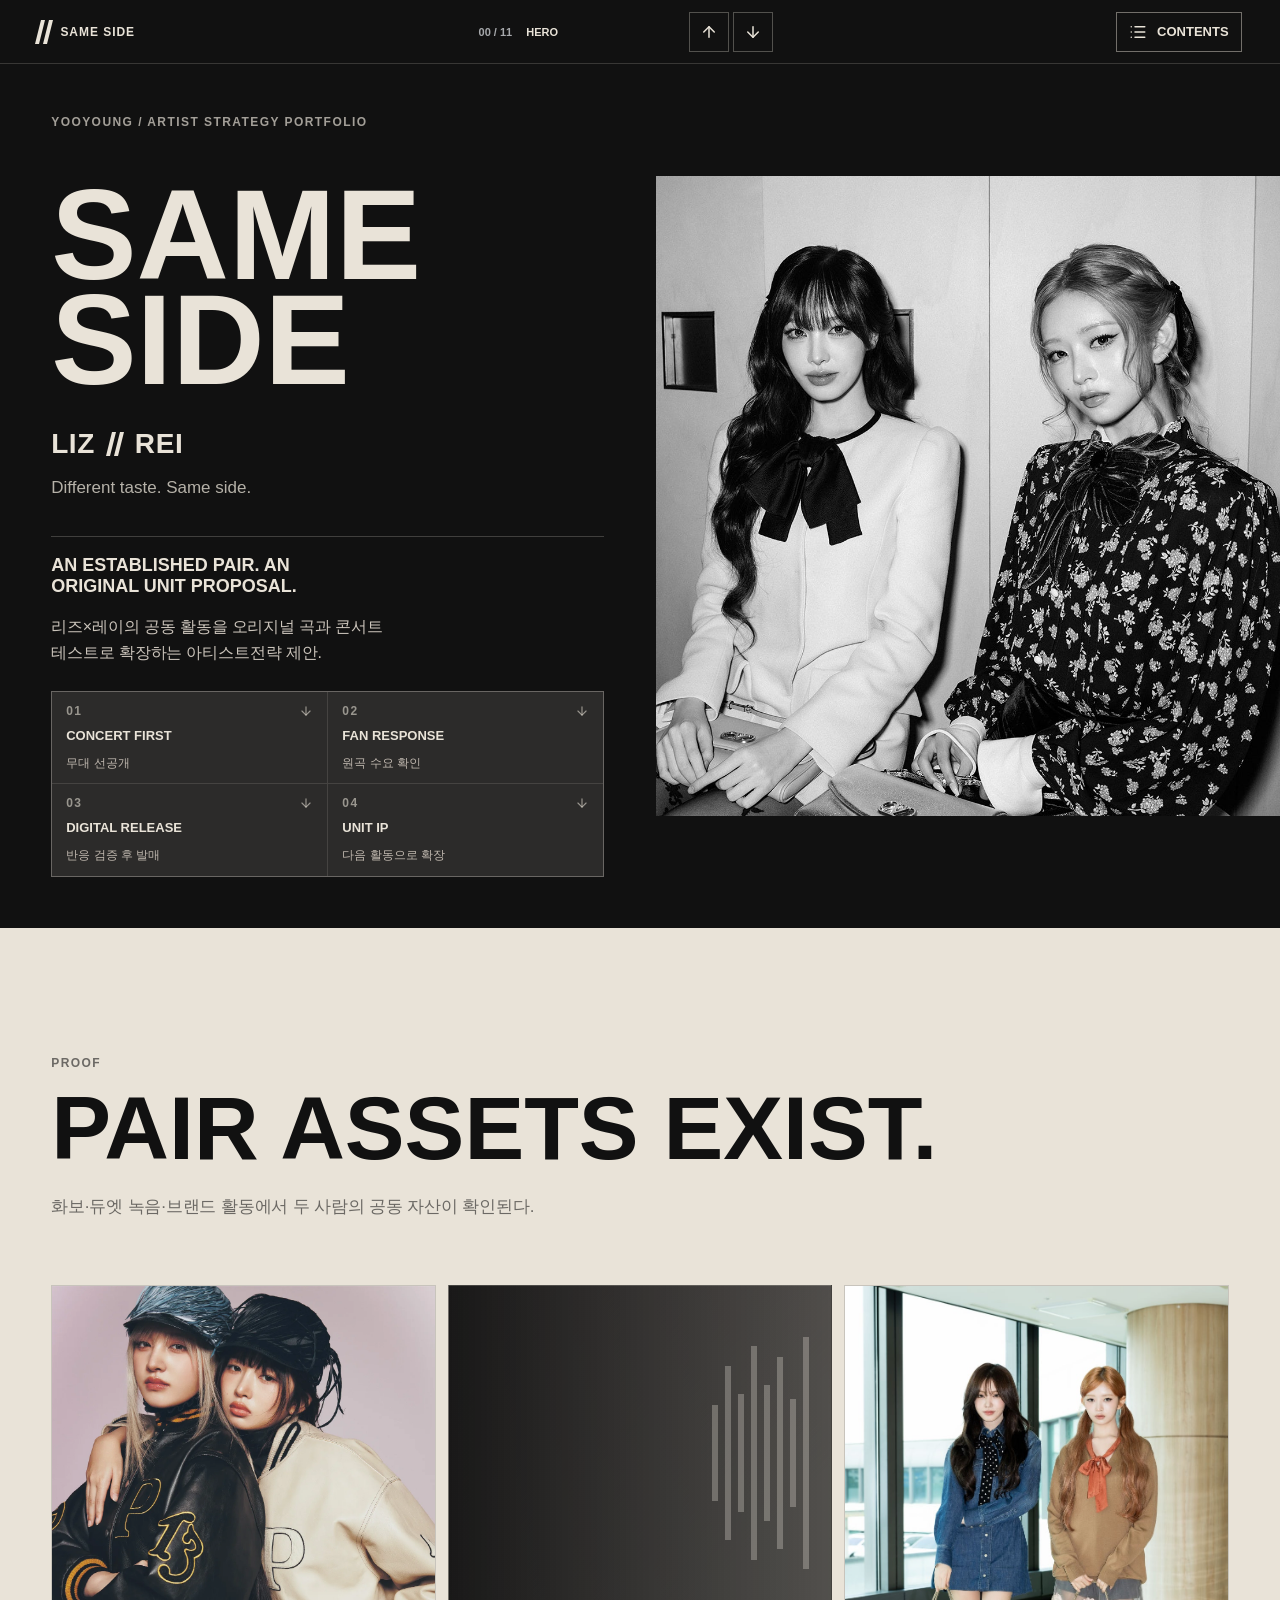
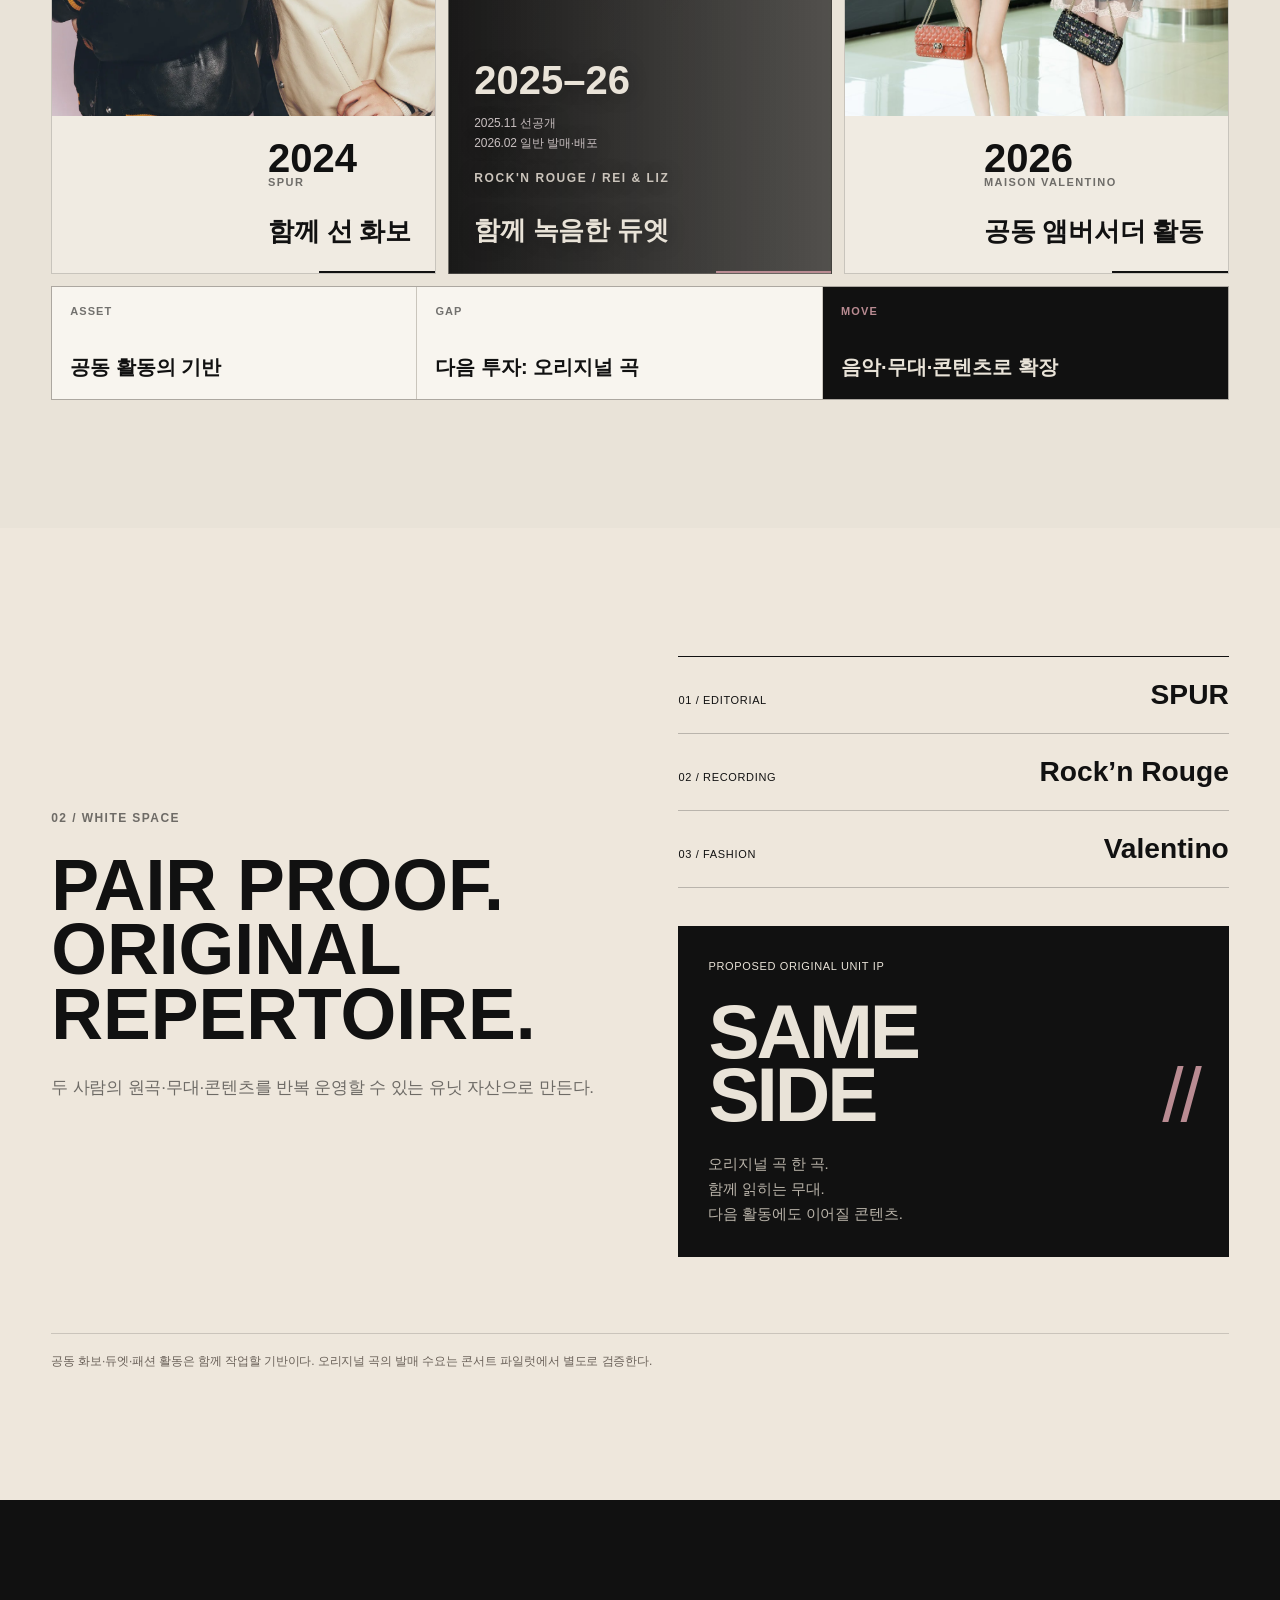
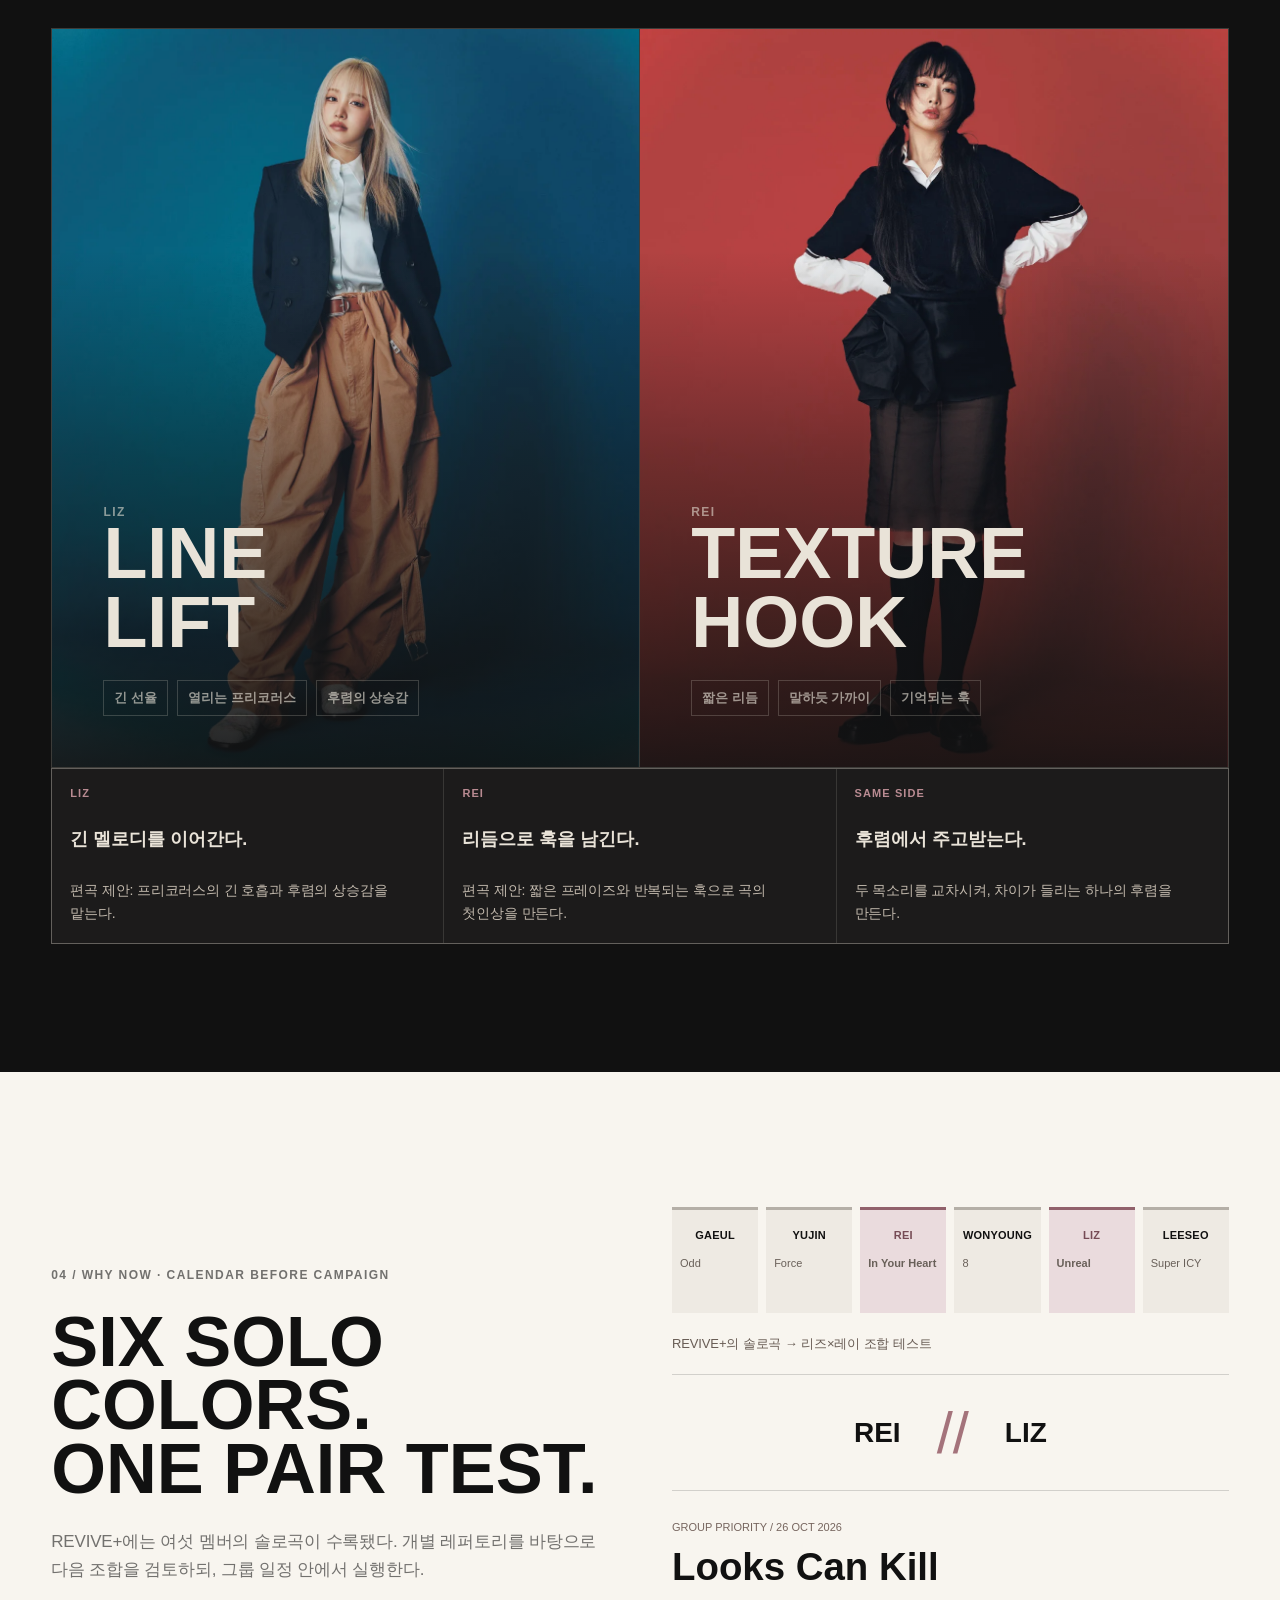
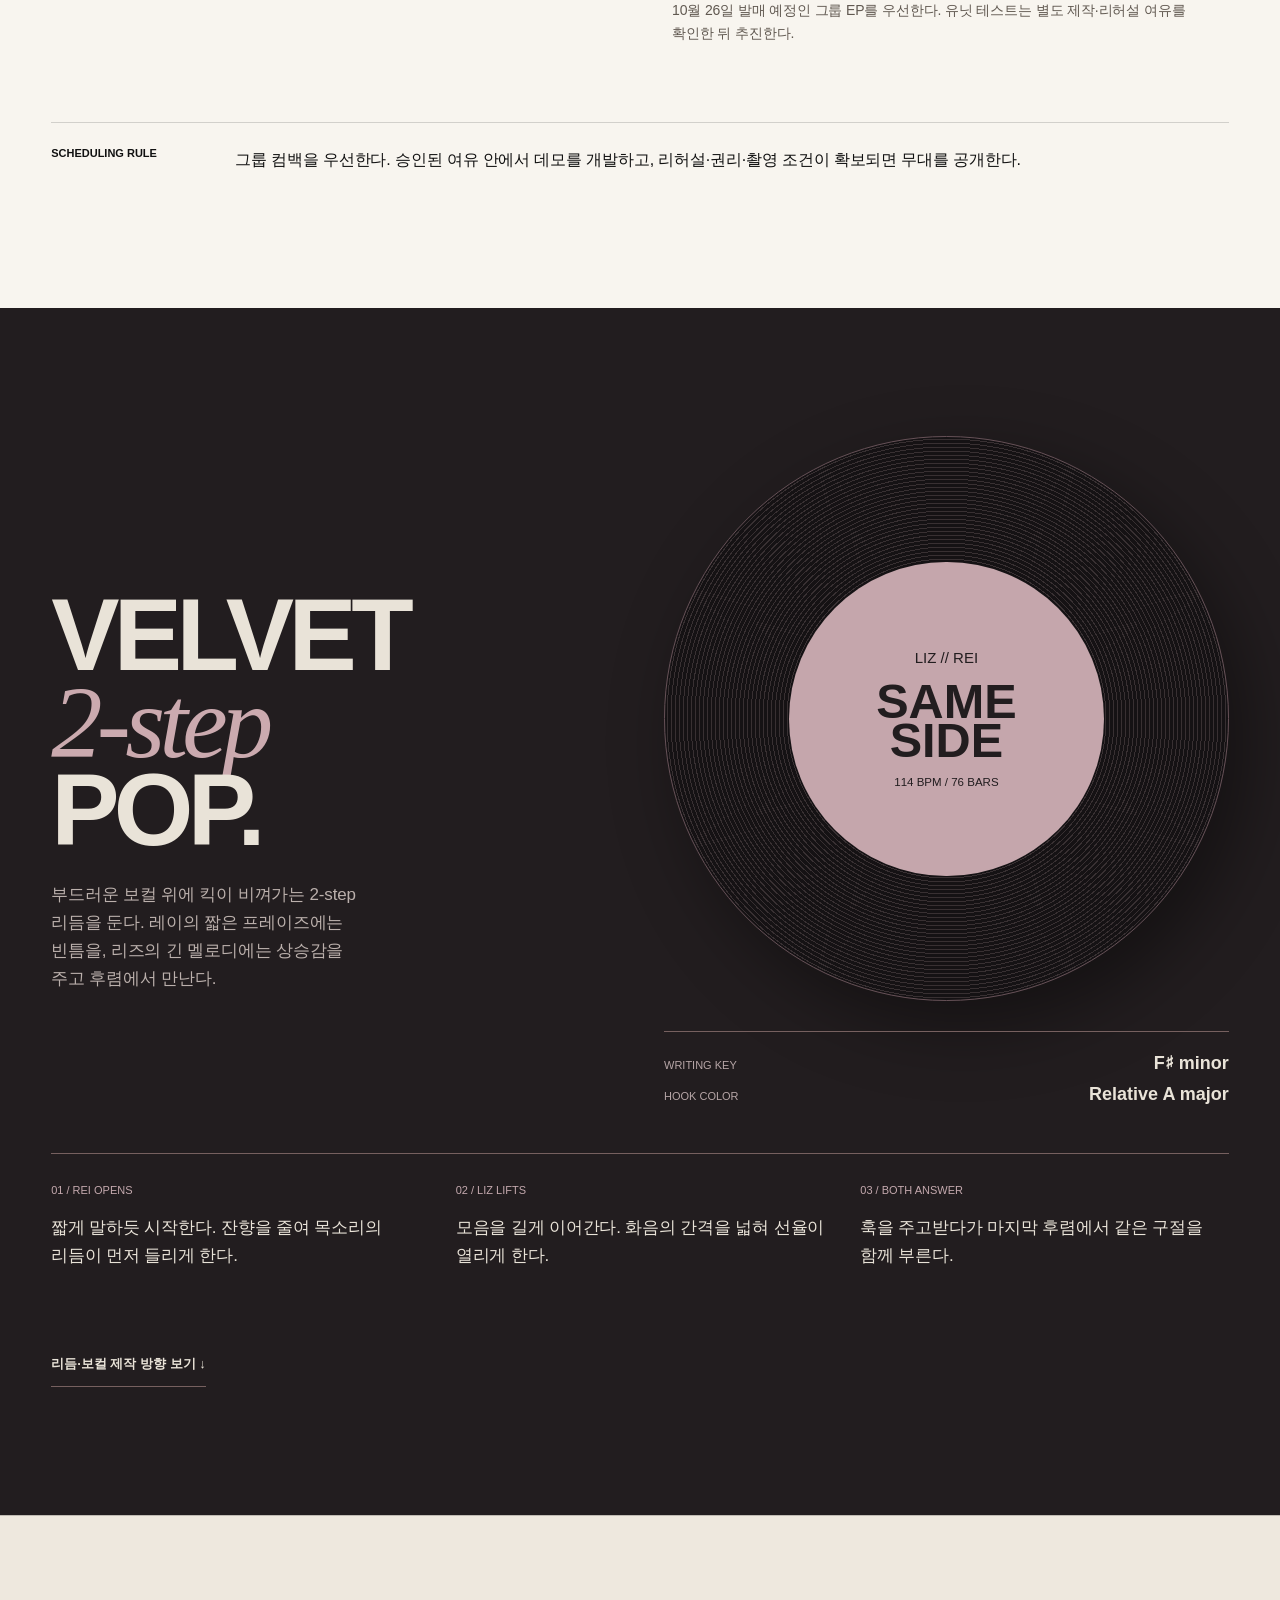
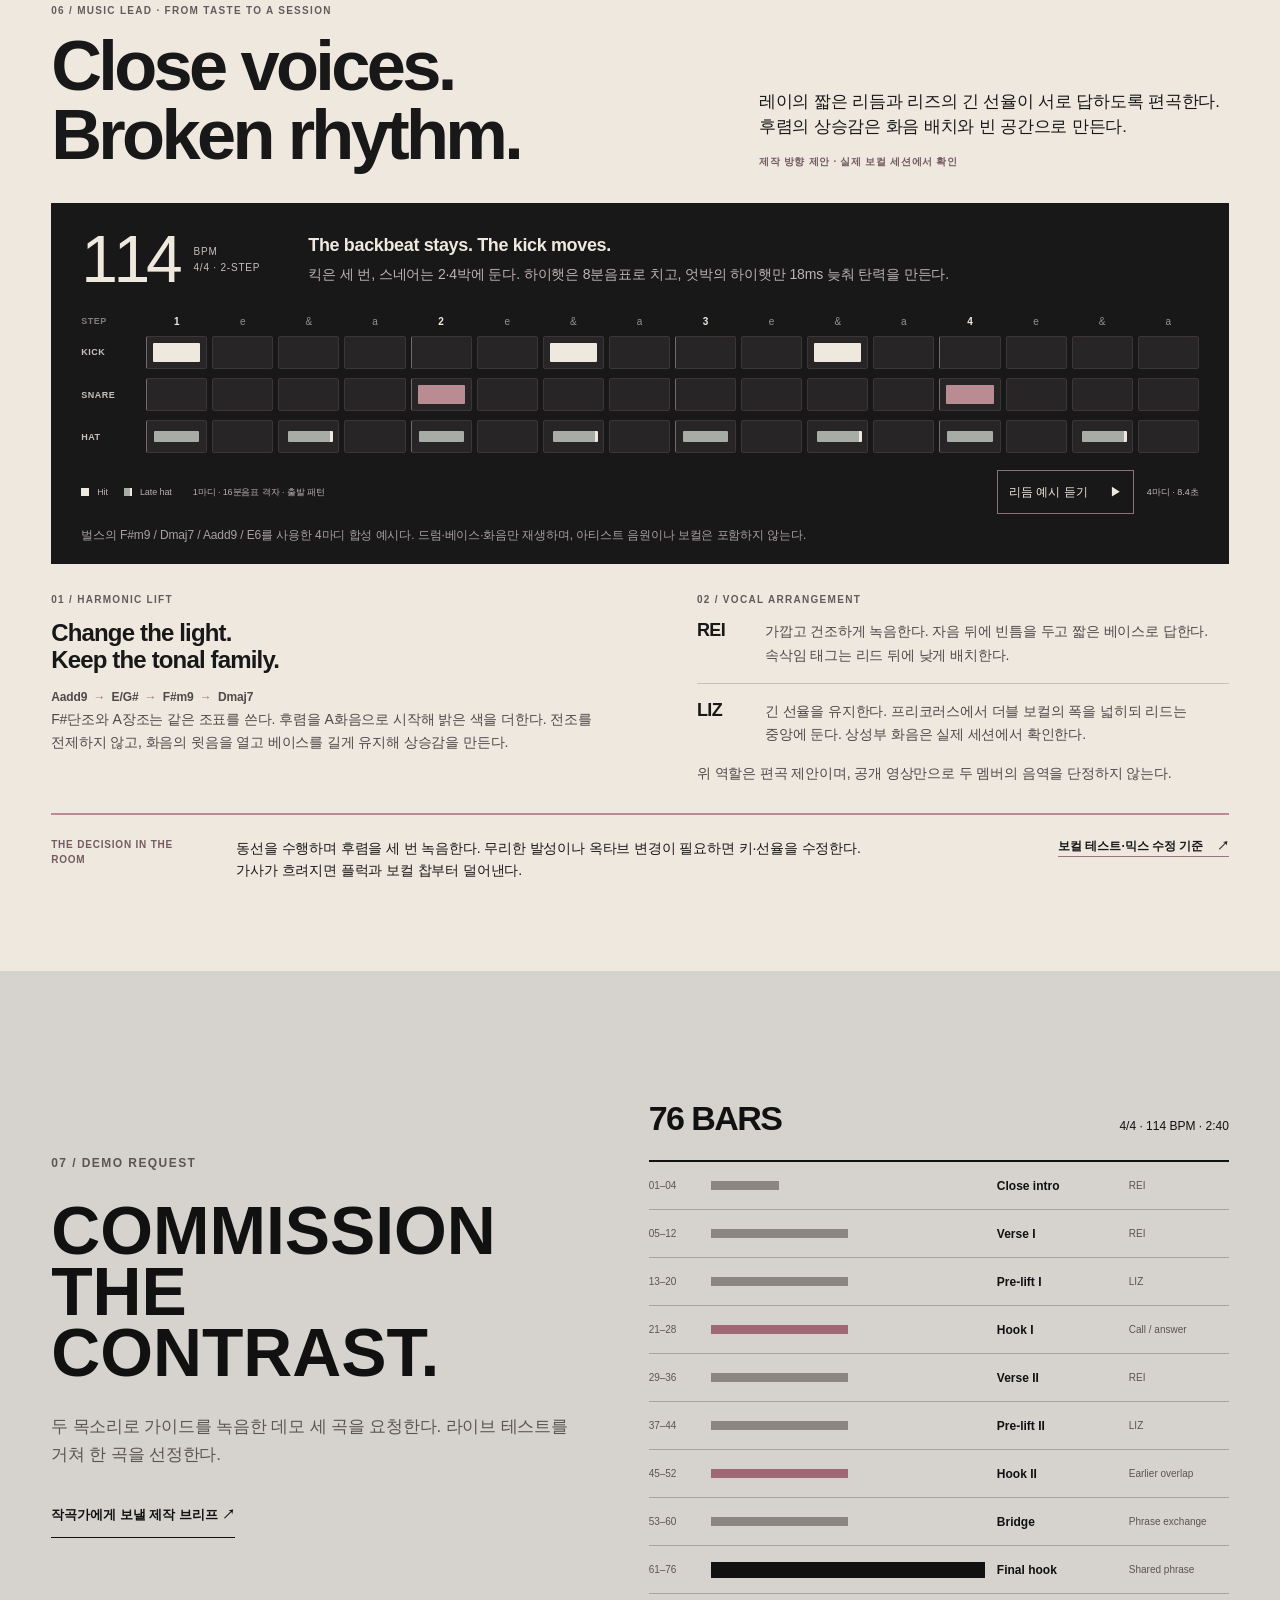
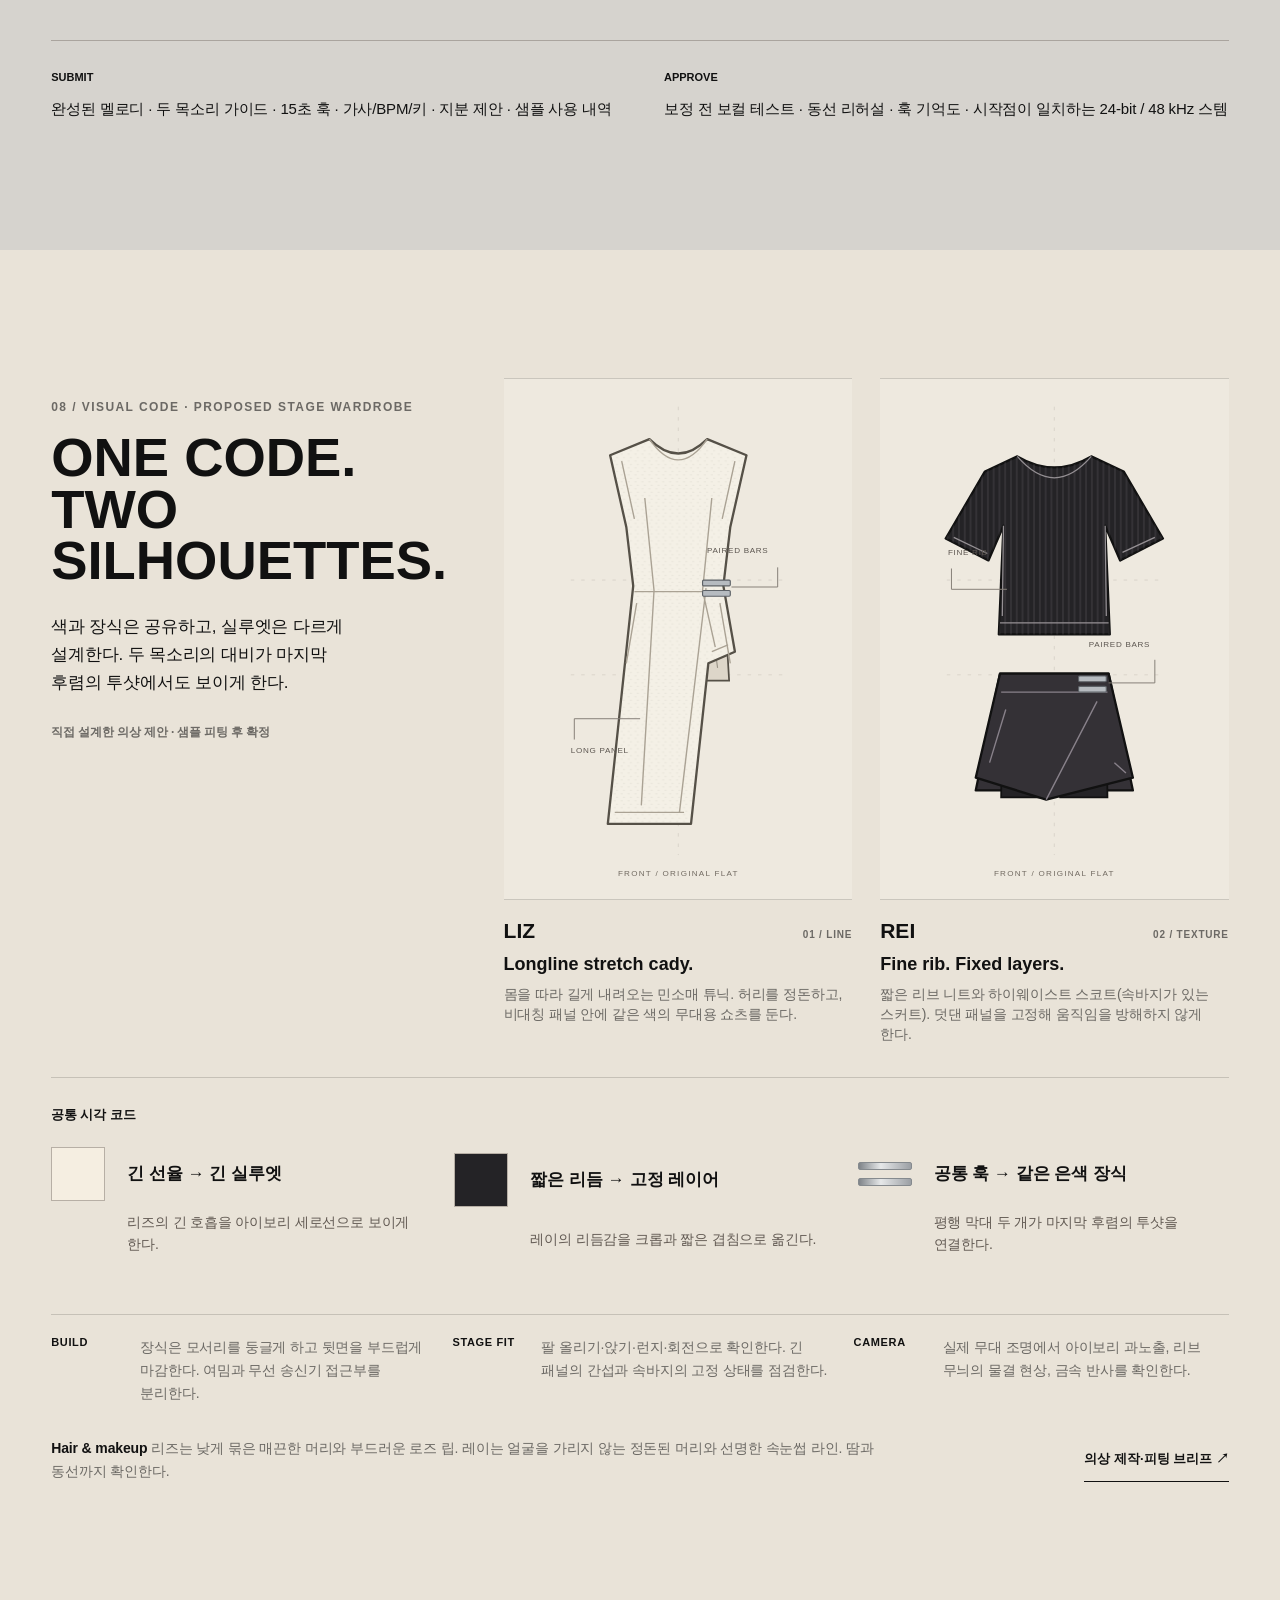
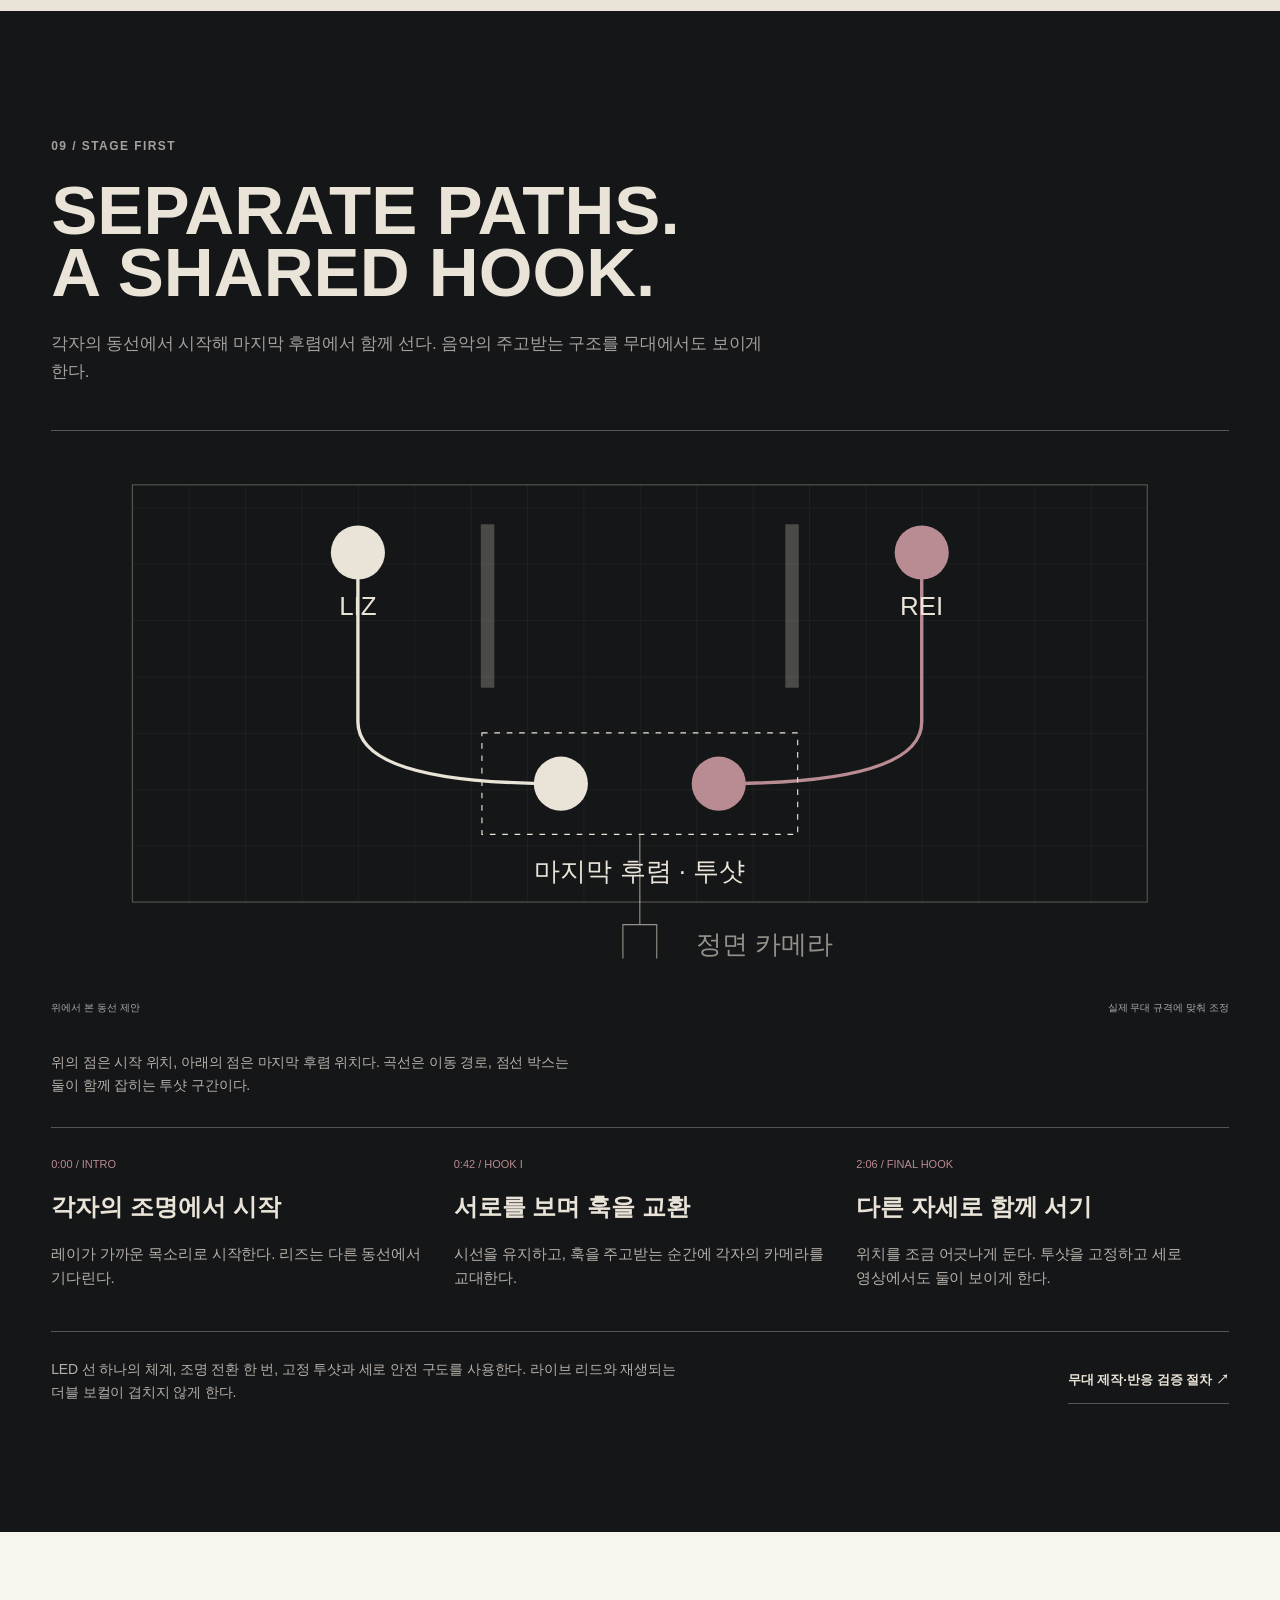
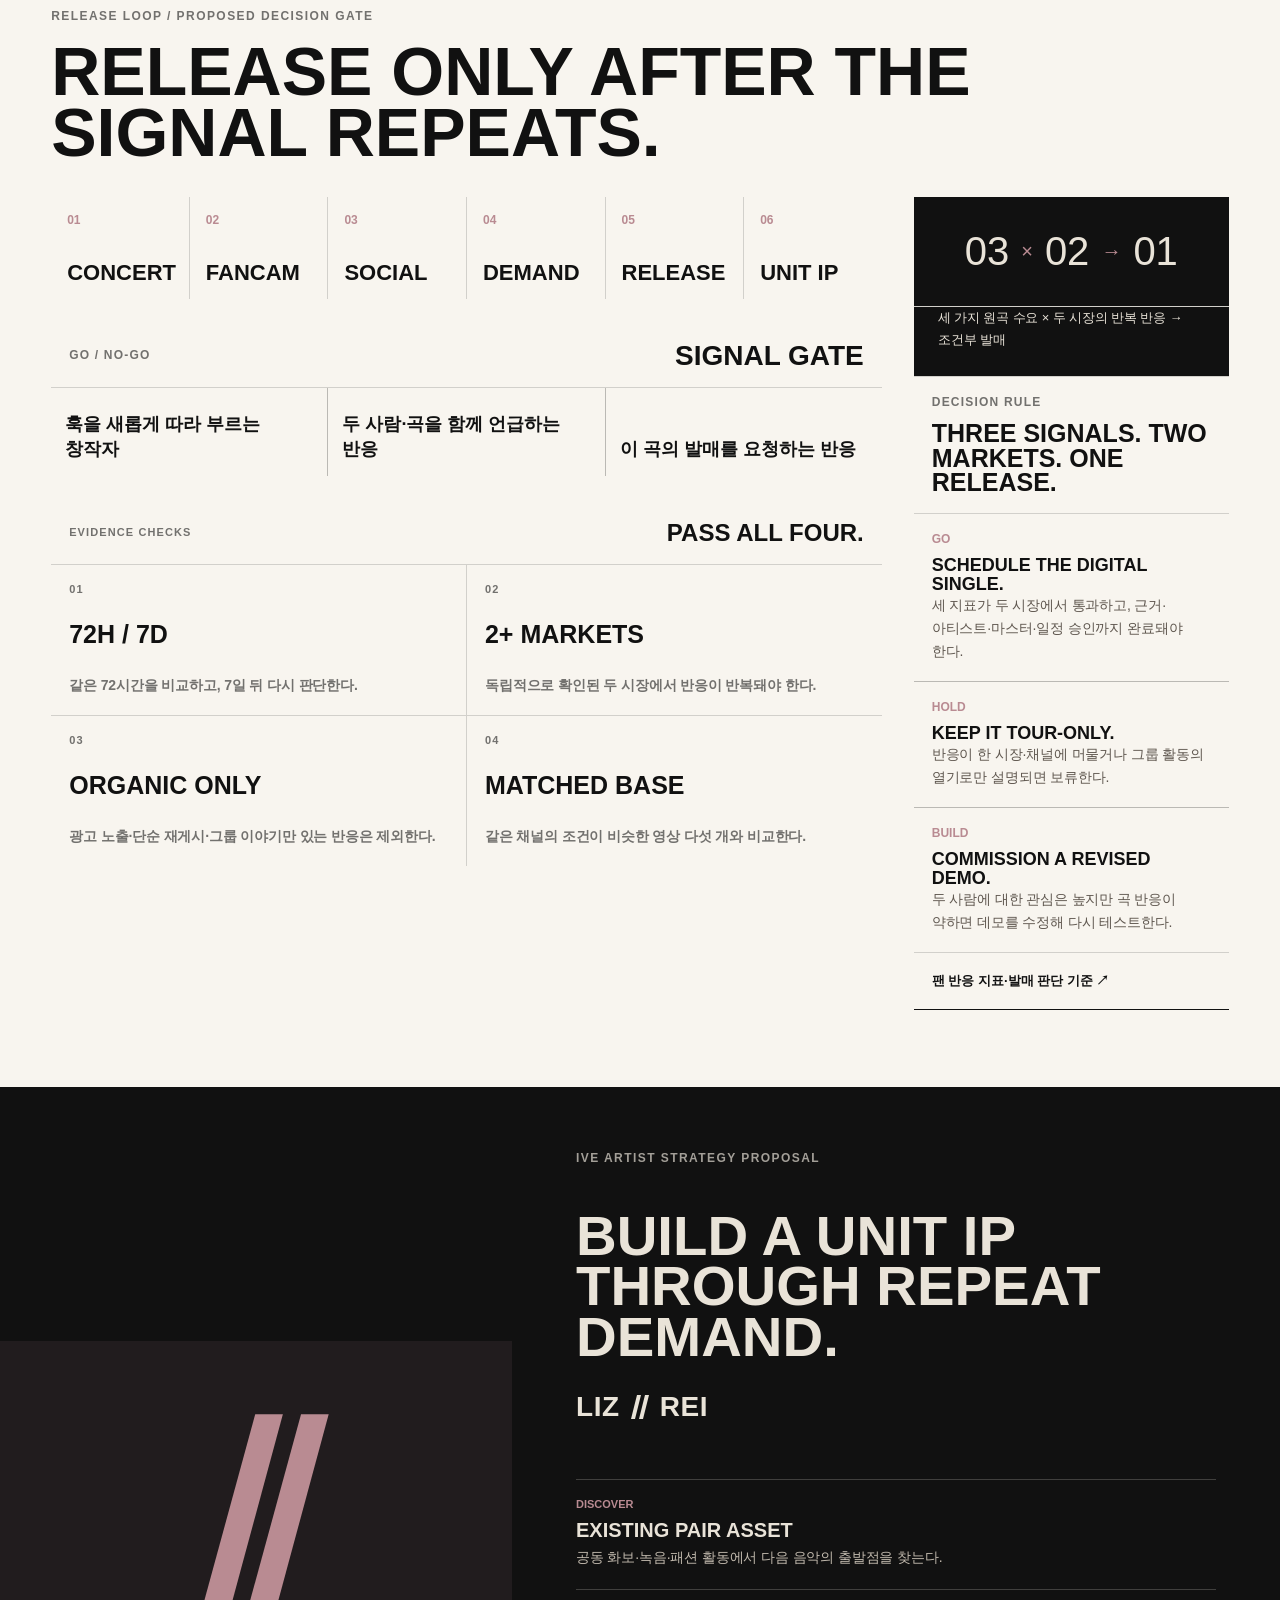
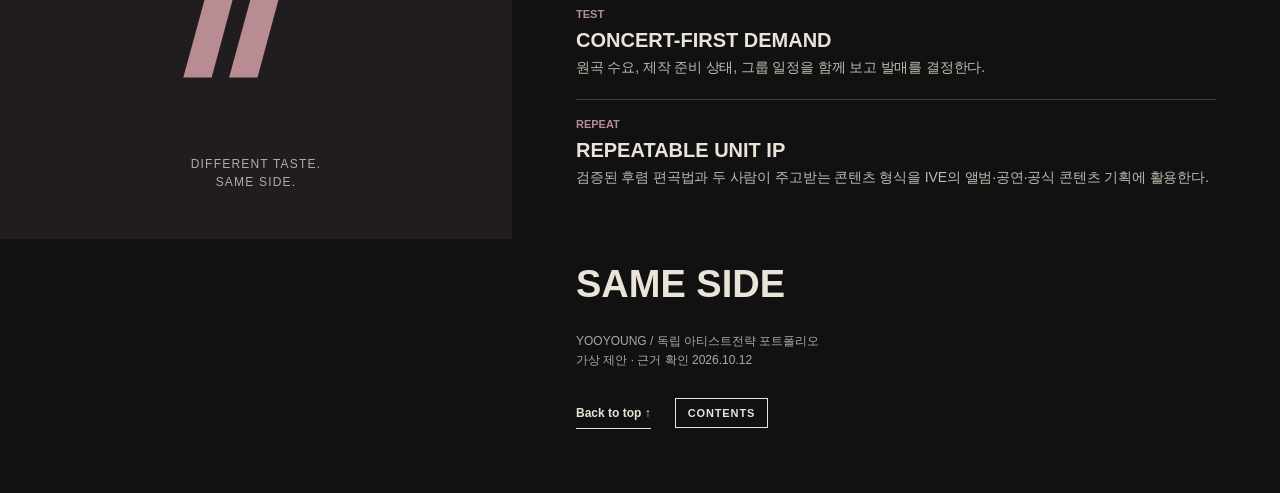
==== commit 455caba6: "Make SAME SIDE readable in Korean and clarify visual production" ====
--- a/index.html
+++ b/index.html
@@ -1,5 +1,5 @@
 <!doctype html>
-<html lang="en">
+<html lang="ko">
 <head>
   <meta charset="utf-8" />
   <meta name="viewport" content="width=device-width, initial-scale=1" />
@@ -14,7 +14,7 @@
   <meta name="format-detection" content="telephone=no" />
   <meta
     name="description"
-    content="Artist strategy portfolio proposing SAME SIDE, an original LIZ x REI unit IP for IVE."
+    content="리즈×레이의 공동 자산을 원곡·무대·콘텐츠로 확장하고, 콘서트에서 발매 수요를 검증하는 아티스트전략 포트폴리오."
   />
   <meta property="og:title" content="SAME SIDE - IVE LIZ // REI Unit IP Proposal" />
   <meta
@@ -2554,6 +2554,7 @@
   <link rel="stylesheet" href="assets/music-lead.css" />
   <link rel="stylesheet" href="assets/wardrobe.css" />
   <link rel="stylesheet" href="assets/refinements.css" />
+  <link rel="stylesheet" href="assets/reader.css" />
 </head>
 <body>
   <!-- Lucide icon paths, ISC/MIT. See assets/LUCIDE_LICENSE.txt. -->
@@ -2563,7 +2564,7 @@
     <symbol id="icon-down" viewBox="0 0 24 24"><path d="M12 5v14"/><path d="m19 12-7 7-7-7"/></symbol>
     <symbol id="icon-close" viewBox="0 0 24 24"><path d="M18 6 6 18"/><path d="m6 6 12 12"/></symbol>
   </svg>
-  <header class="topbar" aria-label="Site header">
+  <header lang="en" class="topbar" aria-label="Site header">
     <a class="brandmark" href="#top" aria-label="SAME SIDE top">
       <span class="slashes" aria-hidden="true"></span>
       <span>SAME SIDE</span>
@@ -2589,7 +2590,7 @@
       <div class="hero-copy">
         <p class="eyebrow reveal">YOOYOUNG / Artist Strategy Portfolio</p>
         <div class="hero-grid">
-          <h1 class="display hero-title reveal" id="hero-title">
+          <h1 class="display hero-title reveal" id="hero-title" lang="en">
             <span>Same</span>
             <span>Side</span>
           </h1>
@@ -2603,23 +2604,24 @@
           </div>
         </div>
         <div class="hero-bottom reveal">
-          <p class="hero-main-copy">AN ESTABLISHED PAIR. AN ORIGINAL UNIT PROPOSAL.</p>
+          <p class="hero-main-copy" lang="en">AN ESTABLISHED PAIR. AN ORIGINAL UNIT PROPOSAL.</p>
+          <p class="hero-intro" lang="ko">리즈×레이의 공동 활동을 오리지널 곡과 콘서트 테스트로 확장하는 아티스트전략 제안.</p>
           <div class="hero-route" aria-label="SAME SIDE launch route">
             <a href="#stage">
               <small>01<svg class="nav-icon" aria-hidden="true"><use href="#icon-down"/></svg></small>
-              <strong>Concert first</strong>
+              <strong lang="en">Concert first</strong><span class="route-meaning" lang="ko">무대 선공개</span>
             </a>
             <a href="#loop">
               <small>02<svg class="nav-icon" aria-hidden="true"><use href="#icon-down"/></svg></small>
-              <strong>Fan response</strong>
+              <strong lang="en">Fan response</strong><span class="route-meaning" lang="ko">원곡 수요 확인</span>
             </a>
             <a href="#loop">
               <small>03<svg class="nav-icon" aria-hidden="true"><use href="#icon-down"/></svg></small>
-              <strong>Digital release</strong>
+              <strong lang="en">Digital release</strong><span class="route-meaning" lang="ko">반응 검증 후 발매</span>
             </a>
             <a href="#end">
               <small>04<svg class="nav-icon" aria-hidden="true"><use href="#icon-down"/></svg></small>
-              <strong>Unit IP</strong>
+              <strong lang="en">Unit IP</strong><span class="route-meaning" lang="ko">다음 활동으로 확장</span>
             </a>
           </div>
         </div>
@@ -2630,9 +2632,9 @@
       <div class="proof-grid">
         <div>
           <p class="eyebrow reveal">Proof</p>
-          <h2 class="headline reveal" id="proof-title">Pair assets exist.</h2>
-          <p class="kicker reveal" style="margin-top: 24px;">
-            Three existing assets. One proposed next step.
+          <h2 class="headline reveal" id="proof-title" lang="en">Pair assets exist.</h2>
+          <p class="kicker reveal" style="margin-top: 24px;" lang="ko">
+            화보·듀엣 녹음·브랜드 활동에서 두 사람의 공동 자산이 확인된다.
           </p>
         </div>
         <div class="proof-stack" aria-label="Pair proof timeline">
@@ -2643,7 +2645,7 @@
                 <p class="proof-year">2024</p>
                 <p class="proof-kind">SPUR</p>
               </div>
-              <p class="proof-line">A shared cover.</p>
+              <p class="proof-line" lang="ko">함께 선 화보</p>
             </div>
           </article>
           <article class="proof-card music-proof reveal">
@@ -2658,11 +2660,12 @@
               <span style="--h: 82%; --d: 840ms;"></span>
             </div>
             <div>
-              <p class="proof-year">2025<br />26</p>
-              <p class="proof-kind">Rock'n Rouge</p>
+              <p class="proof-year" lang="en">2025–26</p>
+              <p class="recording-dates" lang="ko">2025.11 선공개<br />2026.02 일반 발매·배포</p>
+              <p class="proof-kind" lang="en">Rock'n Rouge / REI &amp; LIZ</p>
             </div>
             <div>
-              <p class="proof-line">A credited tribute duet.</p>
+              <p class="proof-line" lang="ko">함께 녹음한 듀엣</p>
             </div>
           </article>
           <article class="proof-card photo-proof reveal">
@@ -2672,21 +2675,21 @@
                 <p class="proof-year">2026</p>
                 <p class="proof-kind">Maison Valentino</p>
               </div>
-              <p class="proof-line">Two brand ambassadors.</p>
+              <p class="proof-line" lang="ko">공동 앰버서더 활동</p>
             </div>
           </article>
           <div class="proof-verdict reveal" aria-label="Proof to IP conversion">
             <div>
               <span>Asset</span>
-              <strong>Joint activity is documented.</strong>
+              <strong>공동 활동의 기반</strong>
             </div>
             <div>
               <span>Gap</span>
-              <strong>Original repertoire is the next proposal.</strong>
+              <strong>다음 투자: 오리지널 곡</strong>
             </div>
             <div>
               <span>Move</span>
-              <strong>Convert proof into SAME SIDE.</strong>
+              <strong>음악·무대·콘텐츠로 확장</strong>
             </div>
           </div>
         </div>
@@ -2696,16 +2699,16 @@
     <section class="scene white-space ip-space" id="white-space" data-scene-label="White Space" aria-labelledby="gap-title">
       <div class="ip-heading">
         <p class="eyebrow reveal">02 / White space</p>
-        <h2 class="headline reveal" id="gap-title">Pair proof.<br />Original repertoire.</h2>
-        <p class="kicker reveal">Give the combination a song, a stage, and a repeatable format.</p>
+        <h2 class="headline reveal" id="gap-title" lang="en">Pair proof.<br />Original repertoire.</h2>
+        <p class="kicker reveal" lang="ko">두 사람의 원곡·무대·콘텐츠를 반복 운영할 수 있는 유닛 자산으로 만든다.</p>
       </div>
       <div class="ip-diagram reveal" aria-label="Three existing pair assets converge into a proposed original unit repertoire">
         <div class="ip-input"><span>01 / Editorial</span><strong>SPUR</strong></div>
         <div class="ip-input"><span>02 / Recording</span><strong>Rock’n Rouge</strong></div>
         <div class="ip-input"><span>03 / Fashion</span><strong>Valentino</strong></div>
-        <div class="ip-output"><span>Proposed original unit IP</span><strong>SAME<br />SIDE <i>//</i></strong><p>One original song.<br />A shared performance language.<br />A format that can return.</p></div>
+        <div class="ip-output"><span>Proposed original unit IP</span><strong>SAME<br />SIDE <i>//</i></strong><p lang="ko">오리지널 곡 한 곡.<br />함께 읽히는 무대.<br />다음 활동에도 이어질 콘텐츠.</p></div>
       </div>
-      <p class="scene-footnote">The cited editorial, tribute recording and fashion activity establish the pair. Original repertoire is the proposal’s next investment.</p>
+      <p class="scene-footnote" lang="ko">공동 화보·듀엣·패션 활동은 함께 작업할 기반이다. 오리지널 곡의 발매 수요는 콘서트 파일럿에서 별도로 검증한다.</p>
     </section>
 
     <section class="scene roles" id="why-them" data-scene-label="Why Them" aria-labelledby="roles-title">
@@ -2713,41 +2716,41 @@
         <article class="role-panel liz image-backed" data-bg-key="roleLiz">
           <div>
             <p class="role-label reveal">LIZ</p>
-            <h2 class="subheadline reveal" id="roles-title">Line<br />Lift</h2>
+            <h2 class="subheadline reveal" id="roles-title" lang="en">Line<br />Lift</h2>
           </div>
           <div class="role-words reveal">
-            <span>Melodic</span>
-            <span>Expansive</span>
-            <span>Climactic</span>
+            <span lang="ko">긴 선율</span>
+            <span lang="ko">열리는 프리코러스</span>
+            <span lang="ko">후렴의 상승감</span>
           </div>
         </article>
         <article class="role-panel rei image-backed" data-bg-key="roleRei">
           <div>
             <p class="role-label reveal">REI</p>
-            <h2 class="subheadline reveal">Texture<br />Hook</h2>
+            <h2 class="subheadline reveal" lang="en">Texture<br />Hook</h2>
           </div>
           <div class="role-words reveal">
-            <span>Rhythmic</span>
-            <span>Conversational</span>
-            <span>Playful</span>
+            <span lang="ko">짧은 리듬</span>
+            <span lang="ko">말하듯 가까이</span>
+            <span lang="ko">기억되는 훅</span>
           </div>
         </article>
       </div>
       <div class="role-equation" aria-label="Why LIZ and REI work as a unit">
         <div>
           <span>LIZ</span>
-          <strong>Carries the line.</strong>
-          <p>Length, lift, and emotional arrival.</p>
+          <strong>긴 멜로디를 이어간다.</strong>
+          <p lang="ko">편곡 제안: 프리코러스의 긴 호흡과 후렴의 상승감을 맡는다.</p>
         </div>
         <div>
           <span>REI</span>
-          <strong>Cuts the hook.</strong>
-          <p>Texture, rhythm, and instant recall.</p>
+          <strong>리듬으로 훅을 남긴다.</strong>
+          <p lang="ko">편곡 제안: 짧은 프레이즈와 반복되는 훅으로 곡의 첫인상을 만든다.</p>
         </div>
         <div>
           <span>SAME SIDE</span>
-          <strong>The contrast locks.</strong>
-          <p>Different phrase shapes. One shared hook.</p>
+          <strong>후렴에서 주고받는다.</strong>
+          <p lang="ko">두 목소리를 교차시켜, 차이가 들리는 하나의 후렴을 만든다.</p>
         </div>
       </div>
     </section>
@@ -2755,29 +2758,30 @@
     <section class="scene now calendar-scene" id="why-now" data-scene-label="Why Now" aria-labelledby="now-title">
       <div class="calendar-heading">
         <p class="eyebrow reveal">04 / Why now · Calendar before campaign</p>
-        <h2 class="headline reveal" id="now-title">Six solo colors.<br />One pair test.</h2>
-        <p class="kicker reveal">REVIVE+ made each member’s solo repertoire explicit. Test the next combination within the group calendar.</p>
+        <h2 class="headline reveal" id="now-title" lang="en">Six solo colors.<br />One pair test.</h2>
+        <p class="kicker reveal" lang="ko">REVIVE+에는 여섯 멤버의 솔로곡이 수록됐다. 개별 레퍼토리를 바탕으로 다음 조합을 검토하되, 그룹 일정 안에서 실행한다.</p>
       </div>
       <div class="calendar-map reveal" aria-label="Group activity takes priority; the proposed pair test requires a separate approved rehearsal and production window">
-        <div class="six-lanes"><span>GAEUL</span><span>YUJIN</span><span class="selected">REI</span><span>WONYOUNG</span><span class="selected">LIZ</span><span>LEESEO</span></div>
+        <div class="six-lanes"><div class="solo-card" lang="en"><span>GAEUL</span><small>Odd</small></div><div class="solo-card" lang="en"><span>YUJIN</span><small>Force</small></div><div class="solo-card selected" lang="en"><span>REI</span><small>In Your Heart</small></div><div class="solo-card" lang="en"><span>WONYOUNG</span><small>8</small></div><div class="solo-card selected" lang="en"><span>LIZ</span><small>Unreal</small></div><div class="solo-card" lang="en"><span>LEESEO</span><small>Super ICY</small></div></div>
+        <p class="solo-map-note" lang="ko">REVIVE+의 솔로곡 → 리즈×레이 조합 테스트</p>
         <div class="pair-bridge"><span>REI</span><i>//</i><span>LIZ</span></div>
-        <div class="calendar-priority"><span>Group priority / 26 Oct 2026</span><strong>Looks Can Kill</strong><p>Announced group EP. Secure a separate rehearsal window before commissioning the unit pilot.</p></div>
+        <div class="calendar-priority"><span>Group priority / 26 Oct 2026</span><strong>Looks Can Kill</strong><p lang="ko">10월 26일 발매 예정인 그룹 EP를 우선한다. 유닛 테스트는 별도 제작·리허설 여유를 확인한 뒤 추진한다.</p></div>
       </div>
-      <div class="calendar-rule reveal"><span>Scheduling rule</span><p>Group comeback first. Demo development only within approved capacity. Stage reveal after management clears rehearsal, rights and capture.</p></div>
+      <div class="calendar-rule reveal"><span>Scheduling rule</span><p lang="ko">그룹 컴백을 우선한다. 승인된 여유 안에서 데모를 개발하고, 리허설·권리·촬영 조건이 확보되면 무대를 공개한다.</p></div>
     </section>
 
     <section class="scene song sound-identity" id="song" data-scene-label="The Song" aria-labelledby="song-title">
       <div class="sound-heading">
         <p class="eyebrow reveal">05 / The song</p>
-        <h2 class="headline reveal" id="song-title">Velvet<br /><em>2-step</em><br />Pop.</h2>
-        <p class="kicker reveal">Close vocals. Broken drums.<br />A hook shared by two distinct voices.</p>
+        <h2 class="headline reveal" id="song-title" lang="en">Velvet<br /><em>2-step</em><br />Pop.</h2>
+        <p class="kicker reveal" lang="ko">부드러운 보컬 위에 킥이 비껴가는 2-step 리듬을 둔다. 레이의 짧은 프레이즈에는 빈틈을, 리즈의 긴 멜로디에는 상승감을 주고 후렴에서 만난다.</p>
       </div>
-      <div class="sound-disc reveal" aria-label="SAME SIDE sound identity, 114 BPM, F sharp minor with relative A major color, 76 bars">
+      <div class="sound-disc reveal" lang="en" aria-label="SAME SIDE sound identity, 114 BPM, F sharp minor with relative A major color, 76 bars">
         <div class="disc-rings" aria-hidden="true"><div class="disc-label"><span>LIZ // REI</span><strong>SAME<br />SIDE</strong><small>114 BPM / 76 BARS</small></div></div>
         <div class="disc-spec"><span>Writing key</span><strong>F♯ minor</strong><span>Hook color</span><strong>Relative A major</strong></div>
       </div>
-      <div class="sound-roles reveal"><div><span>01 / REI opens</span><p>Short phrases. Dry center. Rhythm before volume.</p></div><div><span>02 / LIZ lifts</span><p>Longer vowels. Open voicing. Melody before density.</p></div><div><span>03 / Both answer</span><p>Alternate the hook; converge in the final chorus.</p></div></div>
-      <a class="brief-link" href="#music-lead">Explore the music direction ↓</a>
+      <div class="sound-roles reveal"><div><span>01 / REI opens</span><p lang="ko">짧게 말하듯 시작한다. 잔향을 줄여 목소리의 리듬이 먼저 들리게 한다.</p></div><div><span>02 / LIZ lifts</span><p lang="ko">모음을 길게 이어간다. 화음의 간격을 넓혀 선율이 열리게 한다.</p></div><div><span>03 / Both answer</span><p lang="ko">훅을 주고받다가 마지막 후렴에서 같은 구절을 함께 부른다.</p></div></div>
+      <a class="brief-link" href="#music-lead">리듬·보컬 제작 방향 보기 ↓</a>
     </section>
 
     <section id="music-lead" class="scene music-lead" data-scene-label="Music Lead" aria-labelledby="music-lead-title">
@@ -2785,11 +2789,11 @@
         <header class="ml-heading">
           <div>
             <p class="ml-eyebrow">06 / Music lead · From taste to a session</p>
-            <h2 id="music-lead-title">Close voices.<br />Broken rhythm.</h2>
+            <h2 id="music-lead-title" lang="en">Close voices.<br />Broken rhythm.</h2>
           </div>
           <div class="ml-intent">
-            <p>Make the contrast audible in the arrangement. REI brings the rhythmic detail; LIZ opens the line. The shared hook earns its lift through voicing and space.</p>
-            <span class="ml-proposal">Proposed direction · confirm in the room</span>
+            <p lang="ko">레이의 짧은 리듬과 리즈의 긴 선율이 서로 답하도록 편곡한다. 후렴의 상승감은 화음 배치와 빈 공간으로 만든다.</p>
+            <span class="ml-proposal">제작 방향 제안 · 실제 보컬 세션에서 확인</span>
           </div>
         </header>
 
@@ -2797,12 +2801,12 @@
           <div class="ml-console-top">
             <p class="ml-tempo"><strong>114</strong><span>BPM<br />4/4 · 2-step</span></p>
             <div class="ml-console-copy">
-              <h3>The backbeat stays. The kick moves.</h3>
-              <p>Three kicks, a soft snare on 2 and 4, eight closed hats. Delay only the offbeat hats by 18 ms; keep the snare locked.</p>
+              <h3 lang="en">The backbeat stays. The kick moves.</h3>
+              <p lang="ko">킥은 세 번, 스네어는 2·4박에 둔다. 하이햇은 8분음표로 치고, 엇박의 하이햇만 18ms 늦춰 탄력을 만든다.</p>
             </div>
           </div>
           <div class="ml-pattern" role="img" aria-label="Proposed one-bar 16-step drum pattern at 114 BPM. Kick on beat 1, beat 2-and, and beat 3-and. Snare on beats 2 and 4. Closed hat on every eighth note; hats on the and of each beat are 18 milliseconds late. All other steps are rests.">
-            <div class="ml-step-grid" aria-hidden="true">
+            <div class="ml-step-grid" lang="en" aria-hidden="true">
               <span class="ml-track-name ml-step-header">STEP</span><span class="ml-beat">1</span><span>e</span><span>&amp;</span><span>a</span><span class="ml-beat">2</span><span>e</span><span>&amp;</span><span>a</span><span class="ml-beat">3</span><span>e</span><span>&amp;</span><span>a</span><span class="ml-beat">4</span><span>e</span><span>&amp;</span><span>a</span>
               <span class="ml-track-name">KICK</span><i class="ml-hit ml-kick"></i><i></i><i></i><i></i><i></i><i></i><i class="ml-hit ml-kick"></i><i></i><i></i><i></i><i class="ml-hit ml-kick"></i><i></i><i></i><i></i><i></i><i></i>
               <span class="ml-track-name">SNARE</span><i></i><i></i><i></i><i></i><i class="ml-hit ml-snare"></i><i></i><i></i><i></i><i></i><i></i><i></i><i></i><i class="ml-hit ml-snare"></i><i></i><i></i><i></i>
@@ -2810,34 +2814,34 @@
             </div>
           </div>
           <div class="ml-console-bottom">
-            <p class="ml-pattern-key"><span class="ml-key-hit" aria-hidden="true"></span>Hit <span class="ml-key-late" aria-hidden="true"></span>Late hat <span class="ml-grid-note">1 bar · 16 sixteenths · a starting pattern</span></p>
+            <p class="ml-pattern-key" lang="ko"><span class="ml-key-hit" aria-hidden="true"></span>Hit <span class="ml-key-late" aria-hidden="true"></span>Late hat <span class="ml-grid-note">1마디 · 16분음표 격자 · 출발 패턴</span></p>
             <div class="ml-audition" hidden>
-              <button type="button" class="ml-play" id="ml-audition-button" aria-pressed="false" aria-describedby="ml-audition-note">Play synthetic sketch <span aria-hidden="true">&#9654;</span></button>
-              <span class="ml-audio-state" id="ml-audio-state" role="status">4 bars · 8.4 seconds</span>
+              <button type="button" class="ml-play" id="ml-audition-button" aria-pressed="false" aria-describedby="ml-audition-note">리듬 예시 듣기 <span aria-hidden="true">&#9654;</span></button>
+              <span class="ml-audio-state" id="ml-audio-state" role="status">4마디 · 8.4초</span>
             </div>
           </div>
-          <p class="ml-audio-note" id="ml-audition-note" hidden>Original four-bar verse sketch: F#m9 / Dmaj7 / Aadd9 / E6. Synthesized drums, bass and chords; no vocals or artist recording.</p>
+          <p class="ml-audio-note" id="ml-audition-note" hidden lang="ko">벌스의 F#m9 / Dmaj7 / Aadd9 / E6를 사용한 4마디 합성 예시다. 드럼·베이스·화음만 재생하며, 아티스트 음원이나 보컬은 포함하지 않는다.</p>
         </div>
 
         <div class="ml-writing">
           <div class="ml-harmony">
             <p class="ml-eyebrow">01 / Harmonic lift</p>
-            <h3>Change the light.<br />Keep the tonal family.</h3>
+            <h3 lang="en">Change the light.<br />Keep the tonal family.</h3>
             <p class="ml-chords">Aadd9 <span>→</span> E/G# <span>→</span> F#m9 <span>→</span> Dmaj7</p>
-            <p>F# minor and A major share a key signature. Opening the hook on A adds relative-major color; these chords alone do not establish a modulation. Raise the top voicing and hold the bass longer to make the lift audible.</p>
+            <p lang="ko">F#단조와 A장조는 같은 조표를 쓴다. 후렴을 A화음으로 시작해 밝은 색을 더한다. 전조를 전제하지 않고, 화음의 윗음을 열고 베이스를 길게 유지해 상승감을 만든다.</p>
           </div>
           <div class="ml-vocals">
             <p class="ml-eyebrow">02 / Vocal arrangement</p>
-            <div class="ml-voice-row"><strong>REI</strong><p>Close, dry phrasing. Leave gaps after consonants; answer with short bass notes. Keep whispered tags behind the lead.</p></div>
-            <div class="ml-voice-row"><strong>LIZ</strong><p>Longer melodic line. Widen doubles at the pre-chorus; keep the lead centered. Test the upper harmony before assigning it.</p></div>
-            <p class="ml-voice-caveat">Arrangement proposals, not claims about either member’s vocal range.</p>
+            <div class="ml-voice-row"><strong>REI</strong><p lang="ko">가깝고 건조하게 녹음한다. 자음 뒤에 빈틈을 두고 짧은 베이스로 답한다. 속삭임 태그는 리드 뒤에 낮게 배치한다.</p></div>
+            <div class="ml-voice-row"><strong>LIZ</strong><p lang="ko">긴 선율을 유지한다. 프리코러스에서 더블 보컬의 폭을 넓히되 리드는 중앙에 둔다. 상성부 화음은 실제 세션에서 확인한다.</p></div>
+            <p class="ml-voice-caveat" lang="ko">위 역할은 편곡 제안이며, 공개 영상만으로 두 멤버의 음역을 단정하지 않는다.</p>
           </div>
         </div>
 
         <div class="ml-checkpoint">
           <span class="ml-check-label">The decision in the room</span>
-          <p>Three clean hook takes while moving. If the line needs strain or an octave escape, revise the key or melody. If the hook loses its words, clear the pluck and vocal chops first.</p>
-          <a href="briefs.html#music-direction">Session tests &amp; mix revisions <span aria-hidden="true">&#8599;</span></a>
+          <p lang="ko">동선을 수행하며 후렴을 세 번 녹음한다. 무리한 발성이나 옥타브 변경이 필요하면 키·선율을 수정한다. 가사가 흐려지면 플럭과 보컬 찹부터 덜어낸다.</p>
+          <a href="briefs.html#music-direction">보컬 테스트·믹스 수정 기준 <span aria-hidden="true">&#8599;</span></a>
         </div>
       </div>
     </section>
@@ -2845,11 +2849,11 @@
     <section class="scene demo-brief commissioning" id="demo" data-scene-label="Demo Request" aria-labelledby="demo-title">
       <div class="commissioning-heading">
         <p class="eyebrow reveal">07 / Demo request</p>
-        <h2 class="headline reveal" id="demo-title">Commission<br />the contrast.</h2>
-        <p class="kicker reveal">Three demos. Two-voice guides.<br />One selection after a live test.</p>
-        <a class="brief-link" href="briefs.html#demo">Full producer brief ↗</a>
+        <h2 class="headline reveal" id="demo-title" lang="en">Commission<br />the contrast.</h2>
+        <p class="kicker reveal" lang="ko">두 목소리로 가이드를 녹음한 데모 세 곡을 요청한다. 라이브 테스트를 거쳐 한 곡을 선정한다.</p>
+        <a class="brief-link" href="briefs.html#demo">작곡가에게 보낼 제작 브리프 ↗</a>
       </div>
-      <div class="session-form reveal" aria-label="76-bar arrangement at 114 BPM, approximately 2 minutes 40 seconds">
+      <div class="session-form reveal" lang="en" aria-label="76-bar arrangement at 114 BPM, approximately 2 minutes 40 seconds">
         <div class="session-top"><strong>76 BARS</strong><span>4/4 · 114 BPM · 2:40</span></div>
         <div class="session-row"><span>01–04</span><i style="--bars:4"></i><strong>Close intro</strong><small>REI</small></div>
         <div class="session-row"><span>05–12</span><i style="--bars:8"></i><strong>Verse I</strong><small>REI</small></div>
@@ -2861,16 +2865,16 @@
         <div class="session-row"><span>53–60</span><i style="--bars:8"></i><strong>Bridge</strong><small>Phrase exchange</small></div>
         <div class="session-row hook final"><span>61–76</span><i style="--bars:16"></i><strong>Final hook</strong><small>Shared phrase</small></div>
       </div>
-      <div class="supply-line reveal"><div><span>Submit</span><p>Full topline · two-voice guide · 15s hook cut · lyric/BPM/key map · splits · sample declaration.</p></div><div><span>Approve</span><p>Unprocessed vocal test · movement rehearsal · hook recall · aligned 24-bit / 48 kHz stems.</p></div></div>
+      <div class="supply-line reveal"><div><span>Submit</span><p lang="ko">완성된 멜로디 · 두 목소리 가이드 · 15초 훅 · 가사/BPM/키 · 지분 제안 · 샘플 사용 내역</p></div><div><span>Approve</span><p lang="ko">보정 전 보컬 테스트 · 동선 리허설 · 훅 기억도 · 시작점이 일치하는 24-bit / 48 kHz 스템</p></div></div>
     </section>
 
 <section class="scene visual-code" id="visual" data-scene-label="Wardrobe" aria-labelledby="visual-title">
   <div class="vc-layout">
     <header class="vc-heading">
       <p class="eyebrow">08 / Visual code · Proposed stage wardrobe</p>
-      <h2 class="subheadline" id="visual-title">One code.<br>Two silhouettes.</h2>
-      <p class="vc-intro">An ivory vertical line for LIZ. An ink crop and compact layers for REI. Parallel silver bars connect the pair.</p>
-      <p class="vc-status">Original garment proposals · fit approval required</p>
+      <h2 class="subheadline" id="visual-title" lang="en">One code.<br>Two silhouettes.</h2>
+      <p class="vc-intro" lang="ko">색과 장식은 공유하고, 실루엣은 다르게 설계한다. 두 목소리의 대비가 마지막 후렴의 투샷에서도 보이게 한다.</p>
+      <p class="vc-status" lang="ko">직접 설계한 의상 제안 · 샘플 피팅 후 확정</p>
     </header>
 
     <div class="vc-looks" aria-label="Original proposed garment flats">
@@ -2899,8 +2903,8 @@
         </div>
         <figcaption>
           <p class="vc-artist">LIZ <span>01 / Line</span></p>
-          <h3>Longline stretch cady.</h3>
-          <p>Sleeveless tunic, clean waist and an asymmetric long panel over matching stage shorts.</p>
+          <h3 lang="en">Longline stretch cady.</h3>
+          <p lang="ko">몸을 따라 길게 내려오는 민소매 튜닉. 허리를 정돈하고, 비대칭 패널 안에 같은 색의 무대용 쇼츠를 둔다.</p>
         </figcaption>
       </figure>
 
@@ -2930,50 +2934,58 @@
         </div>
         <figcaption>
           <p class="vc-artist">REI <span>02 / Texture</span></p>
-          <h3>Fine rib. Fixed layers.</h3>
-          <p>Cropped crew-neck knit and a high-waist skort. A stitched overlay adds texture without a loose tail.</p>
+          <h3 lang="en">Fine rib. Fixed layers.</h3>
+          <p lang="ko">짧은 리브 니트와 하이웨이스트 스코트(속바지가 있는 스커트). 덧댄 패널을 고정해 움직임을 방해하지 않게 한다.</p>
         </figcaption>
       </figure>
     </div>
 
+    <div class="visual-key" aria-label="음악과 의상·무대를 잇는 공통 시각 코드" lang="ko">
+      <p class="visual-key-heading" lang="ko">공통 시각 코드</p>
+      <div class="visual-key-items">
+        <div><i class="visual-key-swatch ivory" aria-hidden="true"></i><strong>긴 선율 → 긴 실루엣</strong><p lang="ko">리즈의 긴 호흡을 아이보리 세로선으로 보이게 한다.</p></div>
+        <div><i class="visual-key-swatch ink" aria-hidden="true"></i><strong>짧은 리듬 → 고정 레이어</strong><p lang="ko">레이의 리듬감을 크롭과 짧은 겹침으로 옮긴다.</p></div>
+        <div><i class="visual-key-bars" aria-hidden="true"><b></b><b></b></i><strong>공통 훅 → 같은 은색 장식</strong><p lang="ko">평행 막대 두 개가 마지막 후렴의 투샷을 연결한다.</p></div>
+      </div>
+    </div>
     <div class="vc-production" aria-label="Wardrobe production checks">
-      <div><span>Build</span><p>Soft-backed, rounded hardware. Concealed closures. Separate wireless-pack access.</p></div>
-      <div><span>Stage fit</span><p>Check arm lift, squat, lunge and turn in the full look. Confirm panel clearance and secure shorts.</p></div>
-      <div><span>Camera</span><p>Test ivory exposure, rib moiré and silver glare under the actual show light.</p></div>
+      <div><span>Build</span><p lang="ko">장식은 모서리를 둥글게 하고 뒷면을 부드럽게 마감한다. 여밈과 무선 송신기 접근부를 분리한다.</p></div>
+      <div><span>Stage fit</span><p lang="ko">팔 올리기·앉기·런지·회전으로 확인한다. 긴 패널의 간섭과 속바지의 고정 상태를 점검한다.</p></div>
+      <div><span>Camera</span><p lang="ko">실제 무대 조명에서 아이보리 과노출, 리브 무늬의 물결 현상, 금속 반사를 확인한다.</p></div>
     </div>
     <div class="vc-finish">
-      <p><strong>Hair &amp; makeup</strong> LIZ: a smooth low tie, clear face and soft rose lip. REI: compact tucked hair, defined lash line and a muted rose lip. Set both looks for sweat and movement.</p>
-      <a class="brief-link" href="briefs.html#wardrobe">Wardrobe build &amp; fitting brief &#8599;</a>
+      <p lang="ko"><strong>Hair &amp; makeup</strong> 리즈는 낮게 묶은 매끈한 머리와 부드러운 로즈 립. 레이는 얼굴을 가리지 않는 정돈된 머리와 선명한 속눈썹 라인. 땀과 동선까지 확인한다.</p>
+      <a class="brief-link" href="briefs.html#wardrobe">의상 제작·피팅 브리프 &#8599;</a>
     </div>
   </div>
 </section>
 
 
     <section class="scene stage staging" id="stage" data-scene-label="Stage First" aria-labelledby="stage-title">
-      <div class="staging-heading"><p class="eyebrow reveal">09 / Stage first</p><h2 class="headline reveal" id="stage-title">Separate paths.<br />A shared hook.</h2><p class="kicker reveal">Make the musical relationship visible in one stage.</p></div>
+      <div class="staging-heading"><p class="eyebrow reveal">09 / Stage first</p><h2 class="headline reveal" id="stage-title" lang="en">Separate paths.<br />A shared hook.</h2><p class="kicker reveal" lang="ko">각자의 동선에서 시작해 마지막 후렴에서 함께 선다. 음악의 주고받는 구조를 무대에서도 보이게 한다.</p></div>
       <div class="stage-floor reveal">
         <svg viewBox="0 0 1000 470" role="img" aria-labelledby="stage-plan-title stage-plan-desc">
           <title id="stage-plan-title">Proposed top-view stage blocking</title><desc id="stage-plan-desc">LIZ starts in the left-hand lane of this diagram, REI in the right-hand lane. Parallel paths converge in a center two-shot at the final hook. A central camera captures the shared phrase and maintains vertical framing.</desc>
-          <defs><pattern id="stage-grid" width="50" height="50" patternUnits="userSpaceOnUse"><path d="M50 0H0V50" fill="none" stroke="#e9e3d8" stroke-opacity=".08"/></pattern></defs>
+          <defs><pattern id="stage-grid" width="50" height="50" patternUnits="userSpaceOnUse" lang="ko"><path d="M50 0H0V50" fill="none" stroke="#e9e3d8" stroke-opacity=".08"/></pattern></defs>
           <rect x="50" y="30" width="900" height="370" fill="url(#stage-grid)" stroke="#e9e3d8" stroke-opacity=".3"/>
           <path d="M250 85V240Q250 295 430 295" fill="none" stroke="#e9e3d8" stroke-width="3"/><path d="M750 85V240Q750 295 570 295" fill="none" stroke="#b98b92" stroke-width="3"/>
           <path d="M365 65V210M635 65V210" stroke="#e9e3d8" stroke-opacity=".25" stroke-width="12"/>
           <circle cx="250" cy="90" r="24" fill="#e9e3d8"/><circle cx="750" cy="90" r="24" fill="#b98b92"/>
-          <text x="250" y="145" text-anchor="middle" fill="#e9e3d8">LIZ / LINE</text><text x="750" y="145" text-anchor="middle" fill="#e9e3d8">REI / TEXTURE</text>
+          <text x="250" y="145" text-anchor="middle" fill="#e9e3d8">LIZ</text><text x="750" y="145" text-anchor="middle" fill="#e9e3d8">REI</text>
           <circle cx="430" cy="295" r="24" fill="#e9e3d8"/><circle cx="570" cy="295" r="24" fill="#b98b92"/>
           <rect x="360" y="250" width="280" height="90" fill="none" stroke="#e9e3d8" stroke-dasharray="5 6"/>
-          <text x="500" y="380" text-anchor="middle" fill="#e9e3d8">FINAL HOOK / TWO-SHOT</text><path d="M485 450V420H515V450M500 420V340" fill="none" stroke="#e9e3d8" stroke-opacity=".6"/><text x="550" y="445" fill="#e9e3d8" opacity=".6">CAM A</text>
+          <text x="500" y="380" text-anchor="middle" fill="#e9e3d8" lang="ko">마지막 후렴 · 투샷</text><path d="M485 450V420H515V450M500 420V340" fill="none" stroke="#e9e3d8" stroke-opacity=".6"/><text x="550" y="445" fill="#e9e3d8" opacity=".6" lang="ko">정면 카메라</text>
         </svg>
-        <div class="stage-frame"><span>Blocking study / top view</span><span>Proposed · subject to venue adaptation</span></div>
+        <div class="stage-frame" lang="ko"><span>위에서 본 동선 제안</span><span>실제 무대 규격에 맞춰 조정</span></div><p class="stage-legend" lang="ko">위의 점은 시작 위치, 아래의 점은 마지막 후렴 위치다. 곡선은 이동 경로, 점선 박스는 둘이 함께 잡히는 투샷 구간이다.</p>
       </div>
-      <div class="stage-cues reveal"><div><span>0:00 / Intro</span><strong>Two isolated pools.</strong><p>REI’s close phrase starts. LIZ waits in a separate lane.</p></div><div><span>0:42 / Hook I</span><strong>Answer across the stage.</strong><p>Hold eye-lines; alternate solo cameras on the hook exchange.</p></div><div><span>2:06 / Final hook</span><strong>Center without mirroring.</strong><p>Offset positions. Lock the two-shot; protect the vertical crop.</p></div></div>
-      <div class="capture-line"><p>One LED line system. One lighting transition. One fixed two-shot plus vertical-safe angles. Live leads stay clear of playback doubles.</p><a class="brief-link" href="briefs.html#pilot">Production &amp; pilot protocol ↗</a></div>
+      <div class="stage-cues reveal"><div><span>0:00 / Intro</span><strong>각자의 조명에서 시작</strong><p lang="ko">레이가 가까운 목소리로 시작한다. 리즈는 다른 동선에서 기다린다.</p></div><div><span>0:42 / Hook I</span><strong>서로를 보며 훅을 교환</strong><p lang="ko">시선을 유지하고, 훅을 주고받는 순간에 각자의 카메라를 교대한다.</p></div><div><span>2:06 / Final hook</span><strong>다른 자세로 함께 서기</strong><p lang="ko">위치를 조금 어긋나게 둔다. 투샷을 고정하고 세로 영상에서도 둘이 보이게 한다.</p></div></div>
+      <div class="capture-line"><p lang="ko">LED 선 하나의 체계, 조명 전환 한 번, 고정 투샷과 세로 안전 구도를 사용한다. 라이브 리드와 재생되는 더블 보컬이 겹치지 않게 한다.</p><a class="brief-link" href="briefs.html#pilot">무대 제작·반응 검증 절차 ↗</a></div>
     </section>
 
     <section class="scene loop" id="loop" data-scene-label="Release Loop" aria-labelledby="loop-title">
       <div>
         <p class="eyebrow reveal">Release Loop / Proposed decision gate</p>
-        <h2 class="headline reveal" id="loop-title">Release only after the signal repeats.</h2>
+        <h2 class="headline reveal" id="loop-title" lang="en">Release only after the signal repeats.</h2>
         <div class="loop-layout">
           <div class="loop-main">
             <div class="loop-track reveal" aria-label="Concert to unit IP release loop">
@@ -3008,9 +3020,9 @@
                 <strong>Signal Gate</strong>
               </div>
               <div class="signal-list">
-                <div class="signal-item">Hook reuse</div>
-                <div class="signal-item">Pair keyword growth</div>
-                <div class="signal-item">Release requests</div>
+                <div class="signal-item" lang="ko">훅을 새롭게 따라 부르는 창작자</div>
+                <div class="signal-item" lang="ko">두 사람·곡을 함께 언급하는 반응</div>
+                <div class="signal-item" lang="ko">이 곡의 발매를 요청하는 반응</div>
               </div>
             </div>
             <div class="signal-thresholds reveal" aria-label="Minimum release signal shape">
@@ -3021,27 +3033,28 @@
               <div class="threshold-item">
                 <span>01</span>
                 <strong>72h / 7d</strong>
-                <p>Read each 72-hour window. Recheck at day seven.</p>
+                <p lang="ko">같은 72시간을 비교하고, 7일 뒤 다시 판단한다.</p>
               </div>
               <div class="threshold-item">
                 <span>02</span>
                 <strong>2+ markets</strong>
-                <p>Pickup repeats outside one local pocket.</p>
+                <p lang="ko">독립적으로 확인된 두 시장에서 반응이 반복돼야 한다.</p>
               </div>
               <div class="threshold-item">
                 <span>03</span>
                 <strong>Organic only</strong>
-                <p>Exclude paid reach, repost loops, and group-only mentions.</p>
+                <p lang="ko">광고 노출·단순 재게시·그룹 이야기만 있는 반응은 제외한다.</p>
               </div>
               <div class="threshold-item">
                 <span>04</span>
                 <strong>Matched base</strong>
-                <p>Compare with five similar clips on the same channel.</p>
+                <p lang="ko">같은 채널의 조건이 비슷한 영상 다섯 개와 비교한다.</p>
               </div>
             </div>
           </div>
           <div class="decision-rule reveal" aria-label="Release decision rule">
 <div class="decision-emblem" aria-hidden="true"><span>03</span><i>×</i><span>02</span><i>→</i><span>01</span></div>
+            <p class="decision-caption" lang="ko">세 가지 원곡 수요 × 두 시장의 반복 반응 → 조건부 발매</p>
             <div class="decision-copy">
               <span>Decision Rule</span>
               <strong>Three signals. Two markets. One release.</strong>
@@ -3051,25 +3064,25 @@
                 <span>Go</span>
                 <div>
                   <strong>Schedule the digital single.</strong>
-                  <p>All three pass in both markets. Evidence, artist, master and calendar approvals must also clear.</p>
+                  <p lang="ko">세 지표가 두 시장에서 통과하고, 근거·아티스트·마스터·일정 승인까지 완료돼야 한다.</p>
                 </div>
               </div>
               <div class="decision-outcome">
                 <span>Hold</span>
                 <div>
                   <strong>Keep it tour-only.</strong>
-                  <p>Reaction stays local, one-channel, or group-hype driven.</p>
+                  <p lang="ko">반응이 한 시장·채널에 머물거나 그룹 활동의 열기로만 설명되면 보류한다.</p>
                 </div>
               </div>
               <div class="decision-outcome">
                 <span>Build</span>
                 <div>
                   <strong>Commission a revised demo.</strong>
-                  <p>Pair demand is strong, but song response is mixed.</p>
+                  <p lang="ko">두 사람에 대한 관심은 높지만 곡 반응이 약하면 데모를 수정해 다시 테스트한다.</p>
                 </div>
               </div>
             </div>
-            <a class="brief-link" href="briefs.html#pilot">Pilot protocol &amp; measurement &#8599;</a>
+            <a class="brief-link" href="briefs.html#pilot">팬 반응 지표·발매 판단 기준 &#8599;</a>
           </div>
         </div>
       </div>
@@ -3079,7 +3092,7 @@
 <div class="end-symbol" aria-hidden="true"><span>//</span><small>DIFFERENT TASTE.<br />SAME SIDE.</small></div>
       <div class="end-lockup">
         <p class="eyebrow reveal">IVE Artist Strategy Proposal</p>
-        <h2 class="headline reveal" id="end-title">
+        <h2 class="headline reveal" id="end-title" lang="en">
           Build a unit IP<br />
           through repeat demand.
         </h2>
@@ -3093,26 +3106,26 @@
             <span>Discover</span>
             <div>
               <strong>Existing pair asset</strong>
-              <p>Editorial, recording, and fashion proof already exist.</p>
+              <p lang="ko">공동 화보·녹음·패션 활동에서 다음 음악의 출발점을 찾는다.</p>
             </div>
           </div>
           <div class="end-step">
             <span>Test</span>
             <div>
               <strong>Concert-first demand</strong>
-              <p>Demand, readiness and calendar decide the release path.</p>
+              <p lang="ko">원곡 수요, 제작 준비 상태, 그룹 일정을 함께 보고 발매를 결정한다.</p>
             </div>
           </div>
           <div class="end-step">
             <span>Repeat</span>
             <div>
               <strong>Repeatable unit IP</strong>
-              <p>Carry the strongest music and content formats back to IVE.</p>
+              <p lang="ko">검증된 후렴 편곡법과 두 사람이 주고받는 콘텐츠 형식을 IVE의 앨범·공연·공식 콘텐츠 기획에 활용한다.</p>
             </div>
           </div>
         </div>
         <p class="copy-l reveal">SAME SIDE</p>
-        <p class="proposal-credit">YOOYOUNG / Independent artist strategy portfolio<br />Proposed project. Sources reviewed 12 Oct 2026.</p>
+        <p class="proposal-credit">YOOYOUNG / 독립 아티스트전략 포트폴리오<br />가상 제안 · 근거 확인 2026.10.12</p>
         <div class="end-links">
           <a href="#top">Back to top &#8593;</a>
           <button class="footer-contents" data-contents-toggle type="button" aria-controls="contents" aria-expanded="false" aria-haspopup="dialog">CONTENTS</button>
@@ -3121,9 +3134,9 @@
     </section>
   </main>
 
-  <dialog class="contents-dialog" id="contents" aria-labelledby="contents-title">
+  <dialog lang="en" class="contents-dialog" id="contents" aria-labelledby="contents-title">
     <div class="contents-head">
-      <h2 id="contents-title">CONTENTS</h2>
+      <h2 id="contents-title" lang="en">CONTENTS</h2>
       <button class="contents-close" type="button" aria-label="Close contents" title="Close contents"><svg class="nav-icon" aria-hidden="true"><use href="#icon-close"/></svg></button>
     </div>
     <nav class="contents-grid" aria-label="All scenes">
@@ -3267,6 +3280,22 @@
     window.addEventListener("load", requestNavigationUpdate);
     updateNavigation();
 
+    contentsDialog.addEventListener("keydown", (event) => {
+      if (event.key !== "Tab") return;
+      const focusable = [...contentsDialog.querySelectorAll('a[href], button:not([disabled]), [tabindex="0"]')].filter((el) =>
+        !el.closest("[inert]") && el.getClientRects().length > 0 && getComputedStyle(el).visibility === "visible"
+      );
+      const first = focusable[0];
+      const last = focusable[focusable.length - 1];
+      if (event.shiftKey && document.activeElement === first) {
+        event.preventDefault();
+        last?.focus();
+      } else if (!event.shiftKey && document.activeElement === last) {
+        event.preventDefault();
+        first?.focus();
+      }
+    });
+
     const closeContents = () => {
       contentsDialog.close();
       contentsToggles.forEach((toggle) => toggle.setAttribute("aria-expanded", "false"));
--- a/assets/refinements.css
+++ b/assets/refinements.css
@@ -34,7 +34,7 @@
 .calendar-scene { display:grid; grid-template-columns:1fr 1fr; gap:clamp(36px,5vw,72px); background:#f8f5ef; }
 .calendar-scene .headline { font-size:clamp(46px,5.5vw,78px); margin:28px 0; }
 .six-lanes { display:grid; grid-template-columns:repeat(6,1fr); gap:8px; min-height:200px; align-items:start; }
-.six-lanes span { font-size:10px; padding-top:34px; text-align:center; border-top:3px solid #b5afa7; writing-mode:vertical-rl; width:100%; min-height:150px; }
+.six-lanes span { font-size:10px; padding-top:34px; text-align:center; border-top:3px solid #b5afa7; writing-mode:horizontal-tb; width:100%; min-height:150px; }
 .six-lanes .selected { color:#825c64; border-color:#825c64; font-weight:900; background:#eadbdd; }
 .pair-bridge { display:flex; align-items:center; justify-content:center; gap:36px; padding:24px; border-bottom:1px solid var(--line); border-top:1px solid var(--line); font-size:28px; font-weight:900; }
 .pair-bridge i { color:#a4737b; font-size:58px; font-style:normal; font-weight:400; }
--- a/assets/reader.css
+++ b/assets/reader.css
@@ -0,0 +1,93 @@
+/* English display titles; Korean explanations and production decisions. */
+body { font-family:"Helvetica Neue",Arial,"Apple SD Gothic Neo","Malgun Gothic",sans-serif; }
+p[lang="ko"], [lang="ko"] p, dd:lang(ko), li:lang(ko) { word-break:keep-all; overflow-wrap:anywhere; }
+p[lang="ko"] { line-height:1.65; letter-spacing:-.01em; }
+.hero-intro { max-width:38ch; margin:16px 0 0; font-size:16px; color:#cbc4bb; }
+.hero-route a { min-height:88px; gap:10px; }
+.hero-route .route-meaning { color:#c0b8af; font-size:12px; line-height:1.4; }
+.proof .proof-line:lang(ko) { font-size:26px; line-height:1.35; }
+.proof-verdict strong:lang(ko) { font-size:20px; line-height:1.4; word-break:keep-all; }
+.recording-dates { margin:16px 0; color:#c8bfc0; font-size:12px; }
+.proof-card.music-proof .proof-kind { color:#cbc4bb; font-size:12px; line-height:1.4; }
+.role-equation { position:relative; left:auto; bottom:auto; transform:none; width:min(1500px,100%); }
+.role-equation>div { min-height:174px; gap:12px; }
+.role-equation p { font-size:14px; color:#c2b9ad; }
+.role-equation strong { line-height:1.4; word-break:keep-all; }
+.role-words { letter-spacing:0; }
+.six-lanes { grid-template-columns:repeat(6,minmax(0,1fr)); gap:8px; min-height:0; align-items:stretch; }
+.six-lanes .solo-card { border-top:3px solid #b5afa7; padding:18px 8px; min-height:106px; display:flex; flex-direction:column; gap:12px; background:#eeeae3; }
+.six-lanes .solo-card>span { writing-mode:horizontal-tb; text-orientation:mixed; transform:none; min-height:0; padding:0; border:0; width:auto; font-size:11px; font-weight:800; letter-spacing:.02em; line-height:1.4; }
+.six-lanes .solo-card>small { font-size:11px; line-height:1.5; color:#696059; }
+.six-lanes .solo-card.selected { border-color:#91616b; color:#764b55; background:#eadbdd; }
+.solo-map-note { font-size:13px; margin:20px 0; color:#685c54; }
+.sound-heading .kicker { max-width:34ch; font-size:17px; }
+.ml-console-copy p { font-size:14px; }
+.ml-audio-note { font-size:12px; }
+.ml-play { font-size:12px; }
+.ml-voice-row p,.ml-harmony>p:not(.ml-eyebrow):not(.ml-chords),.ml-checkpoint>p { font-size:14px; }
+.ml-voice-caveat { font-size:12px; }
+.ml-checkpoint { grid-template-columns:155px minmax(0,1fr) auto; }
+.ml-checkpoint a { font-size:12px; }
+.vc-intro { font-size:17px; }
+.vc-look figcaption>p:last-child,.vc-production p,.vc-finish p { font-size:14px; }
+.vc-status { font-size:12px; }
+.vc-finish .brief-link { white-space:normal; flex:0 1 auto; }
+.visual-key { grid-column:1/-1; padding:26px 0; border-top:1px solid var(--line); border-bottom:0; }
+.visual-key-heading { font-size:13px; font-weight:750; margin-bottom:22px; }
+.visual-key-items { display:grid; grid-template-columns:repeat(3,minmax(0,1fr)); gap:32px; }
+.visual-key-items>div { display:grid; grid-template-columns:56px minmax(0,1fr); gap:10px 20px; align-items:center; min-width:0; }
+.visual-key-items strong { font-size:17px; line-height:1.4; word-break:keep-all; }
+.visual-key-items p { grid-column:2; font-size:14px; color:#625a53; line-height:1.6; }
+.visual-key-swatch { display:block; width:54px; height:54px; border:1px solid #b7afa5; }
+.visual-key-swatch.ivory { background:#f5eee1; }
+.visual-key-swatch.ink { background:#242326; }
+.visual-key-bars { display:flex; flex-direction:column; justify-content:center; gap:8px; width:54px; height:54px; }
+.visual-key-bars b { display:block; height:8px; background:linear-gradient(90deg,#7f8489,#e6e8e9 42%,#9b9fa4); border:1px solid #858a8e; border-radius:2px; }
+.stage-legend { color:#b5afaa; font-size:14px; max-width:70ch; margin-bottom:30px; }
+.stage-cues strong { font-size:24px; line-height:1.4; }
+.stage-cues p { font-size:15px; }
+.stage-floor svg text { font-size:23px; font-family:Arial,"Apple SD Gothic Neo",sans-serif; }
+.decision-caption { background:#111; color:#e9e3d8; padding:0 24px 26px; font-size:13px; }
+.signal-item { font-size:18px; line-height:1.4; word-break:keep-all; }
+.threshold-item p,.decision-outcome p,.end-step p { font-size:14px; }
+.decision-outcome p { color:#5f574f; }
+.end-step p { color:#c1b9ad; }
+.end-route .end-step { min-height:110px; }
+.brief-link:lang(ko) { font-size:13px; line-height:1.5; }
+/* Native font fallback keeps the detailed brief readable without remote fonts. */
+body:has(#music-direction) p,body:has(#music-direction) li,body:has(#music-direction) dd { line-height:1.75; }
+.md-revisions td,.md-revisions th { word-break:keep-all; overflow-wrap:anywhere; line-height:1.65; }
+@media(max-width:1100px) {
+ .ml-checkpoint { grid-template-columns:140px minmax(0,1fr); }
+ .ml-checkpoint a { grid-column:2; justify-self:start; }
+}
+@media(max-width:1000px) {
+ .six-lanes { grid-template-columns:repeat(3,minmax(0,1fr)); }
+ .visual-key-items { gap:22px; }
+ .visual-key-items>div { grid-template-columns:44px minmax(0,1fr); gap:10px 12px; }
+ .visual-key-swatch,.visual-key-bars { width:42px; height:42px; }
+}
+@media(max-width:720px) {
+ .hero-intro { font-size:15px; max-width:none; }
+ .hero-route .route-meaning { font-size:11px; }
+ .role-equation>div { min-height:0; gap:12px; }
+ .six-lanes .solo-card { padding:14px 10px; min-height:100px; }
+ .visual-key-items { grid-template-columns:1fr; gap:24px; }
+ .visual-key-items>div { grid-template-columns:54px minmax(0,1fr); gap:10px 18px; }
+ .visual-key-swatch,.visual-key-bars { width:54px; height:54px; }
+ .stage-floor svg text { font-size:42px; }
+ .stage-legend { font-size:13px; }
+ .ml-checkpoint { grid-template-columns:1fr; gap:14px; }
+ .ml-checkpoint a { grid-column:1; }
+ .vc-production p,.vc-look figcaption>p:last-child { font-size:14px; }
+ .vc-look h3 { font-size:15px; }
+ .decision-caption { padding:0 20px 24px; }
+ .proof .proof-line:lang(ko) { font-size:25px; }
+ .end-route .end-step { min-height:0; }
+}
+
+.music-lead .ml-console-copy p {font-size:14px;}
+.music-lead .ml-writing p:not(.ml-eyebrow):not(.ml-chords) {font-size:14px;}
+.music-lead .ml-audio-note {font-size:12px;}
+.music-lead .ml-checkpoint p {font-size:14px;}
+.ml-play {min-height:44px;}
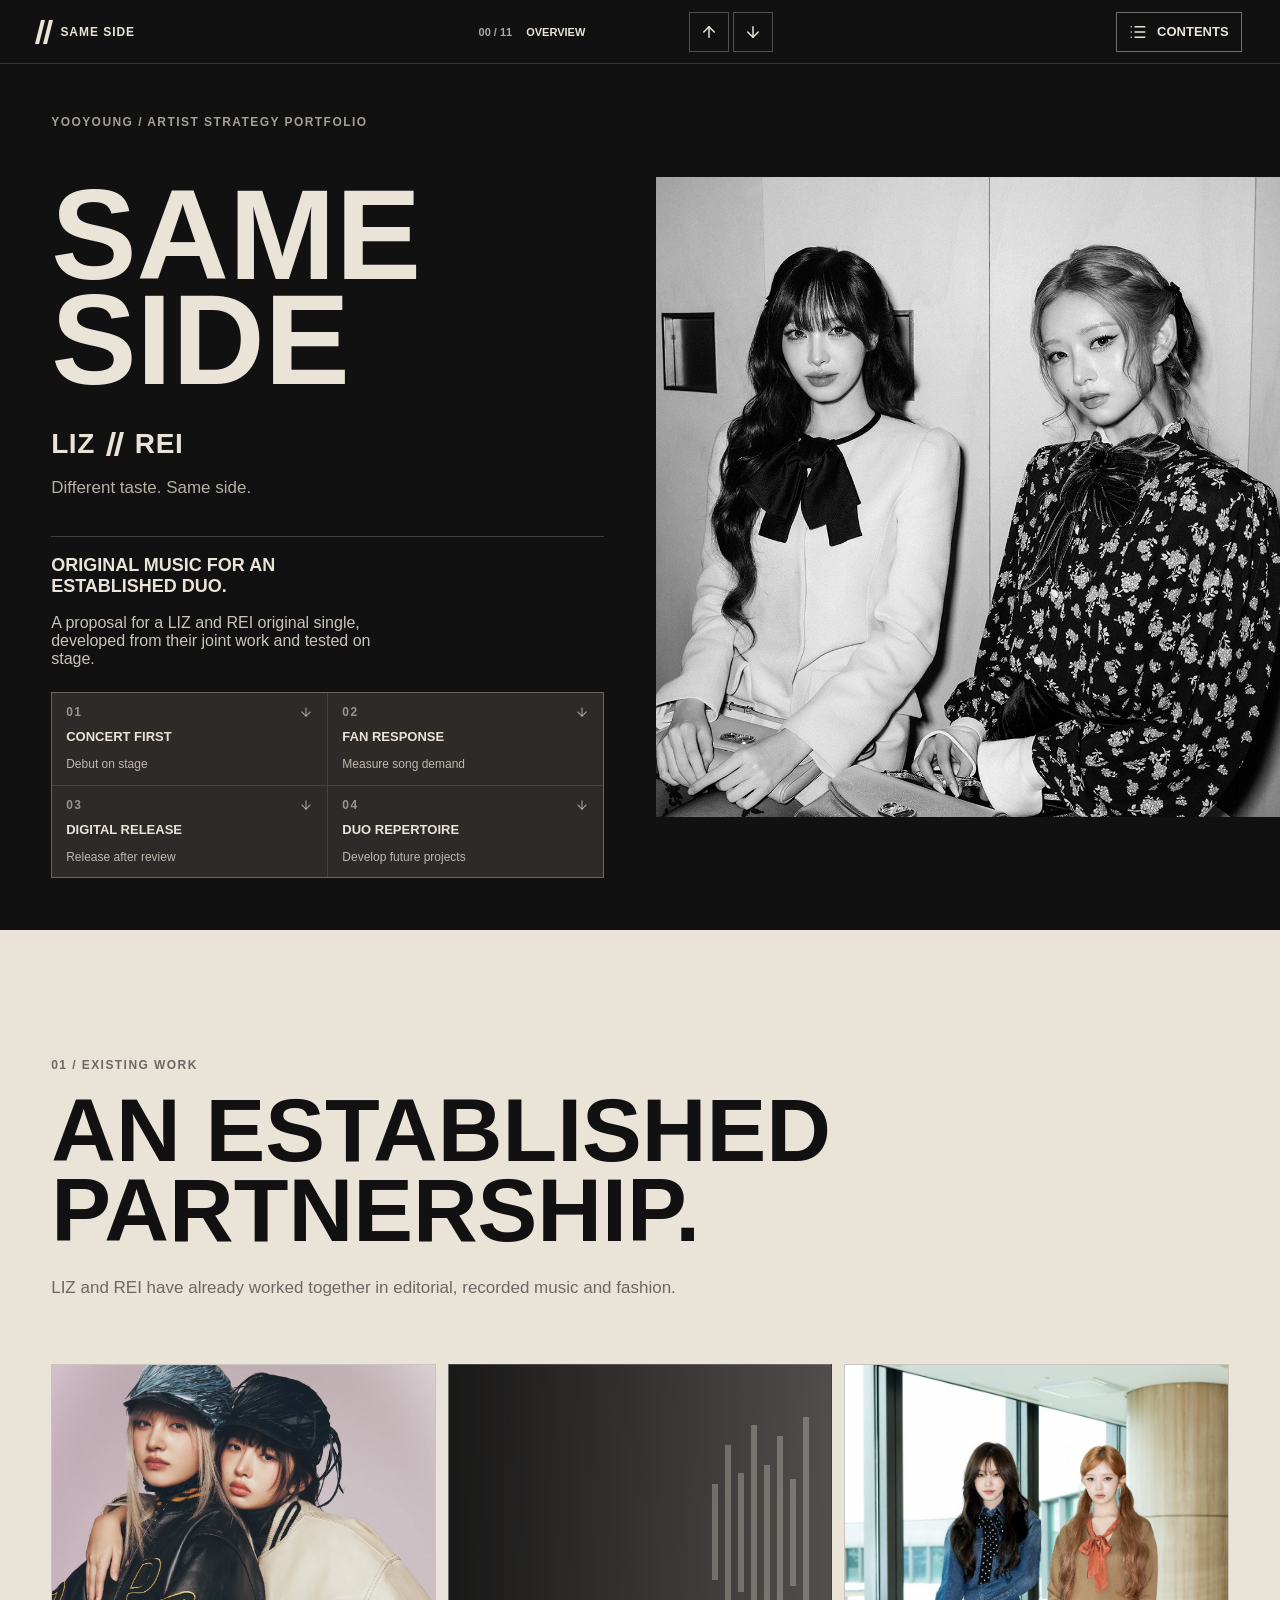
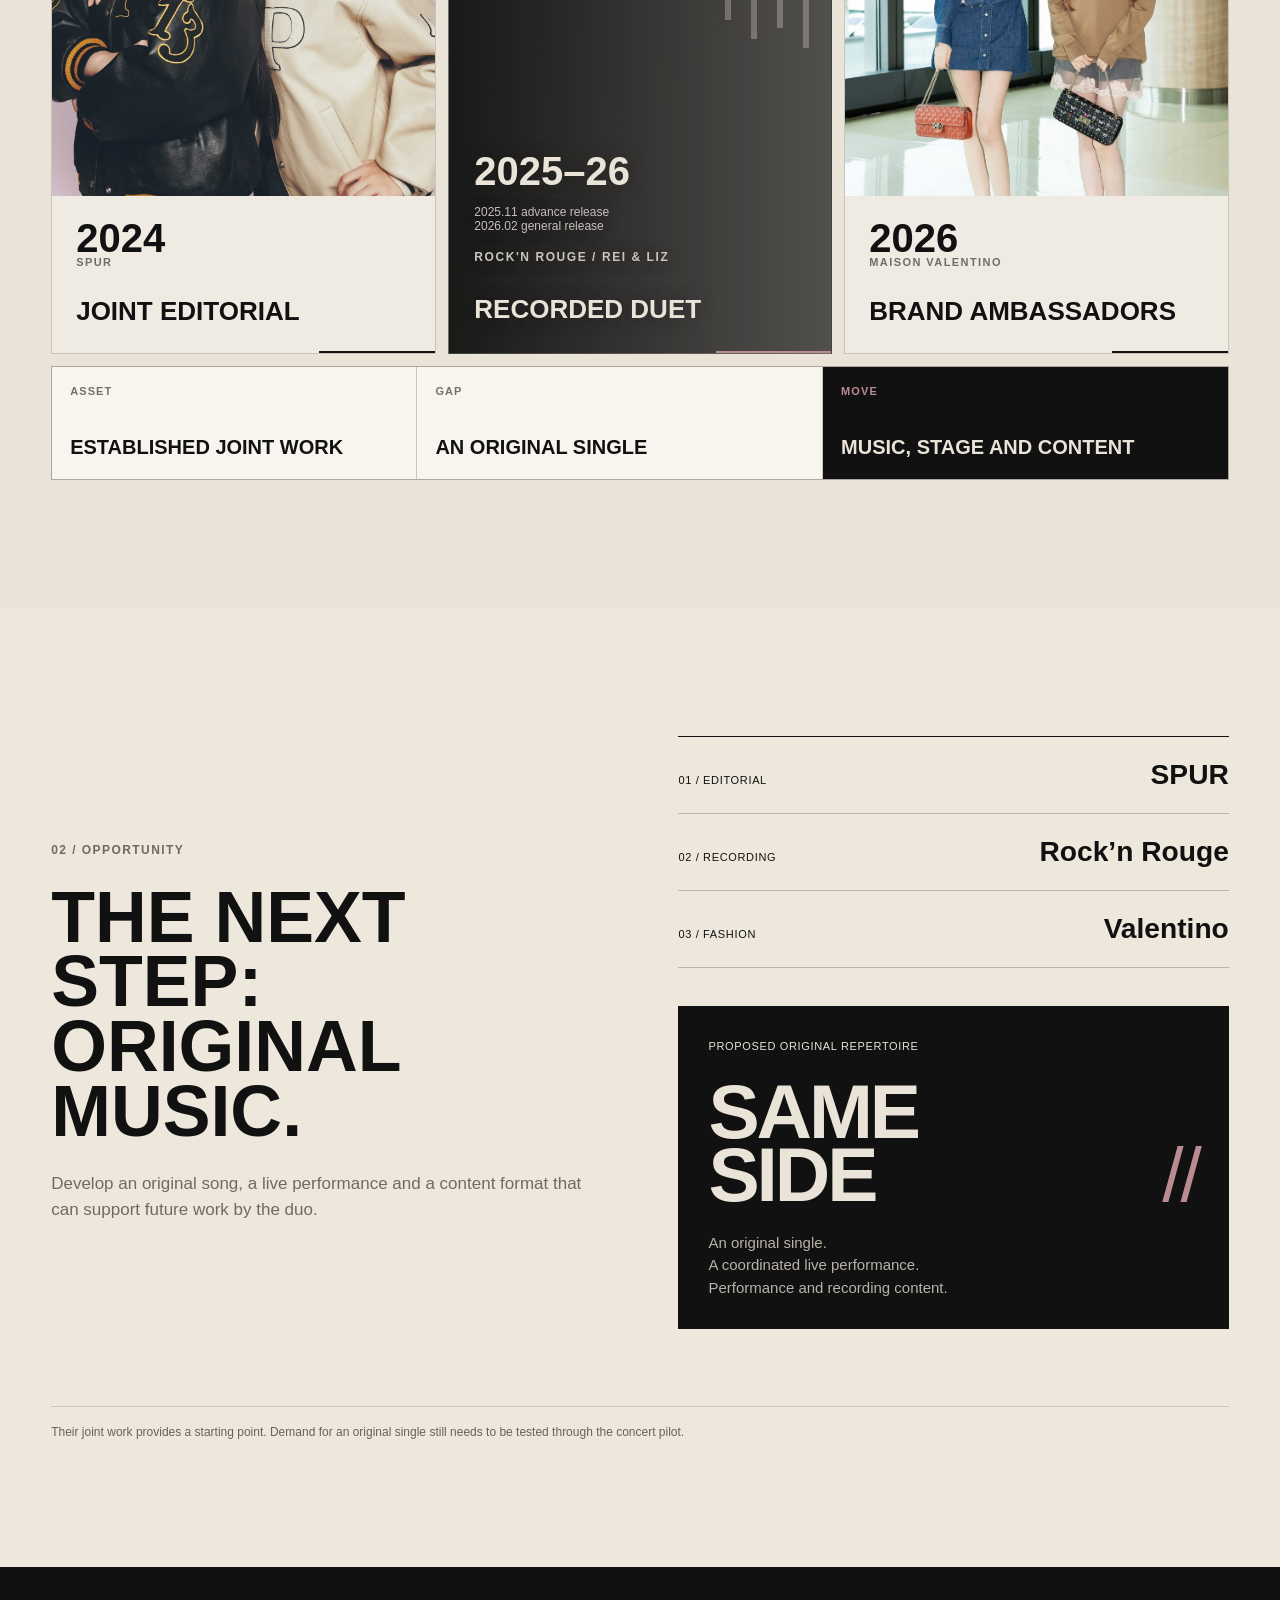
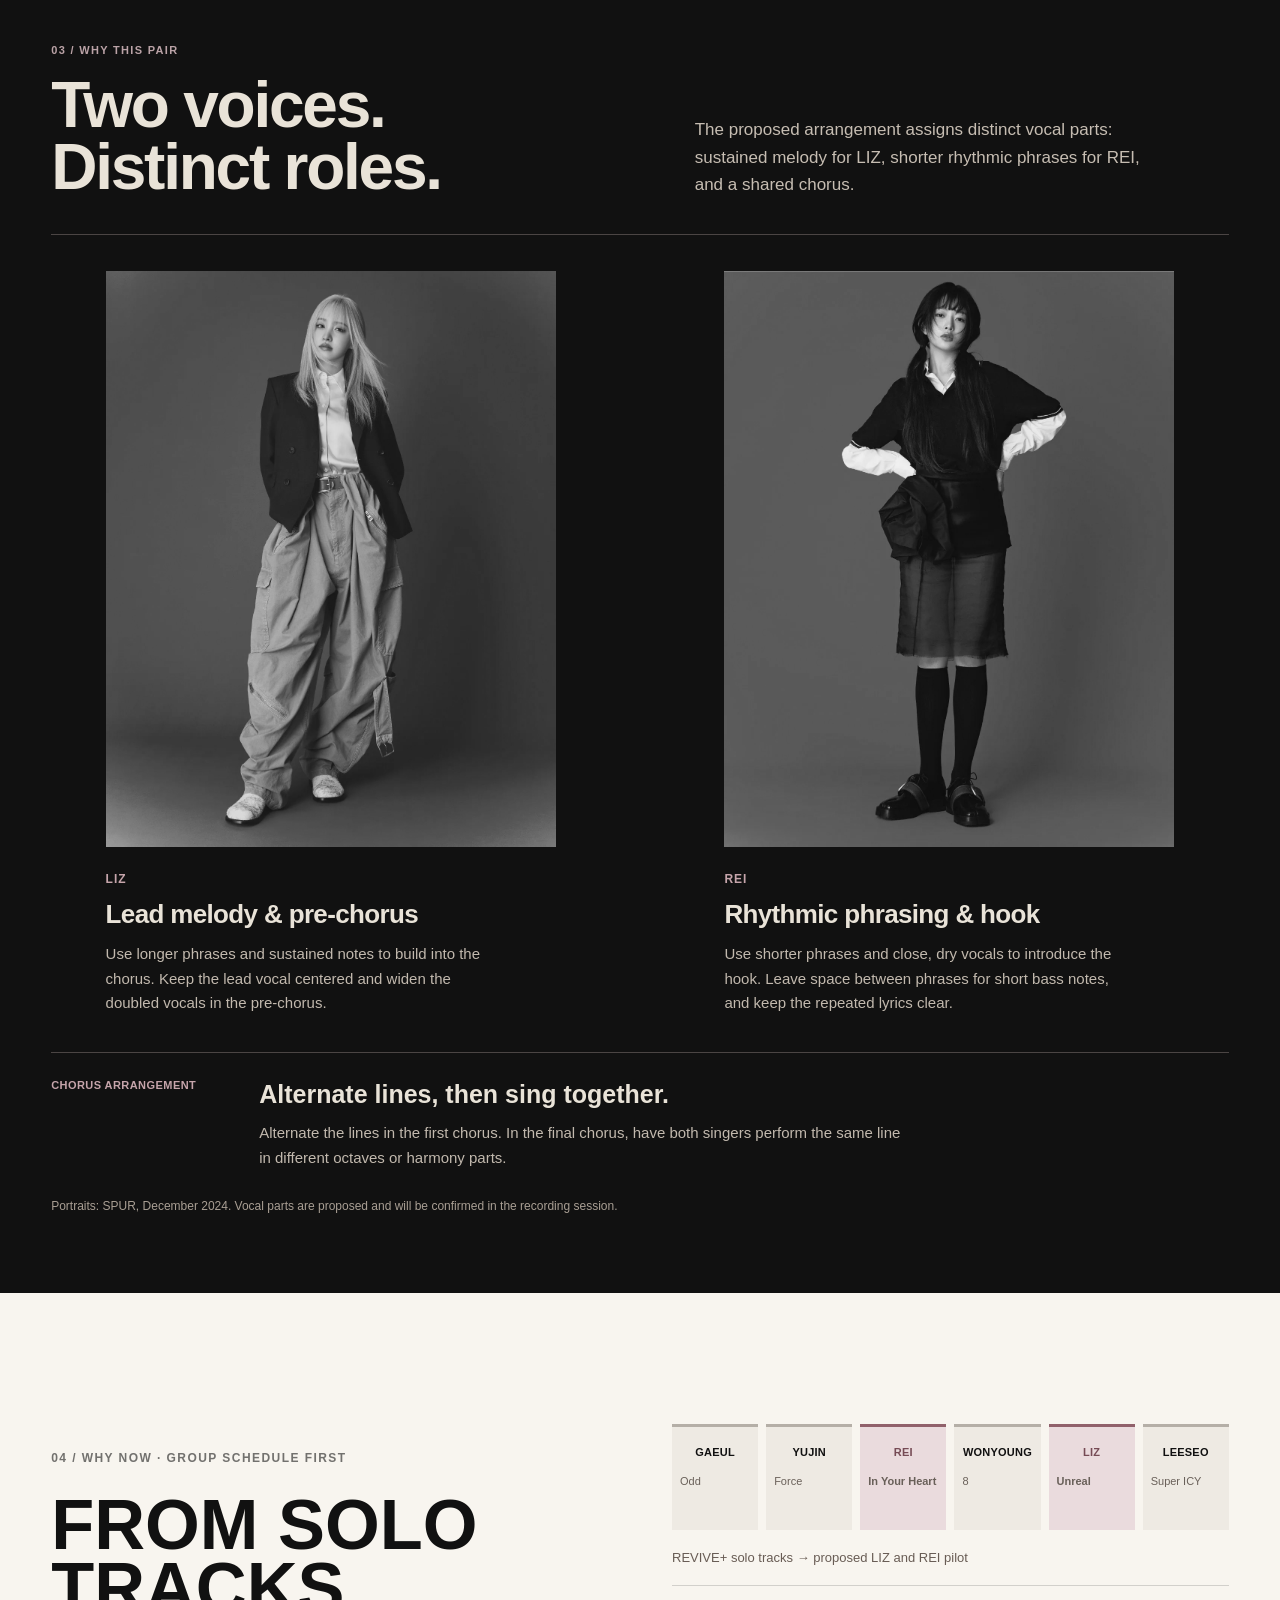
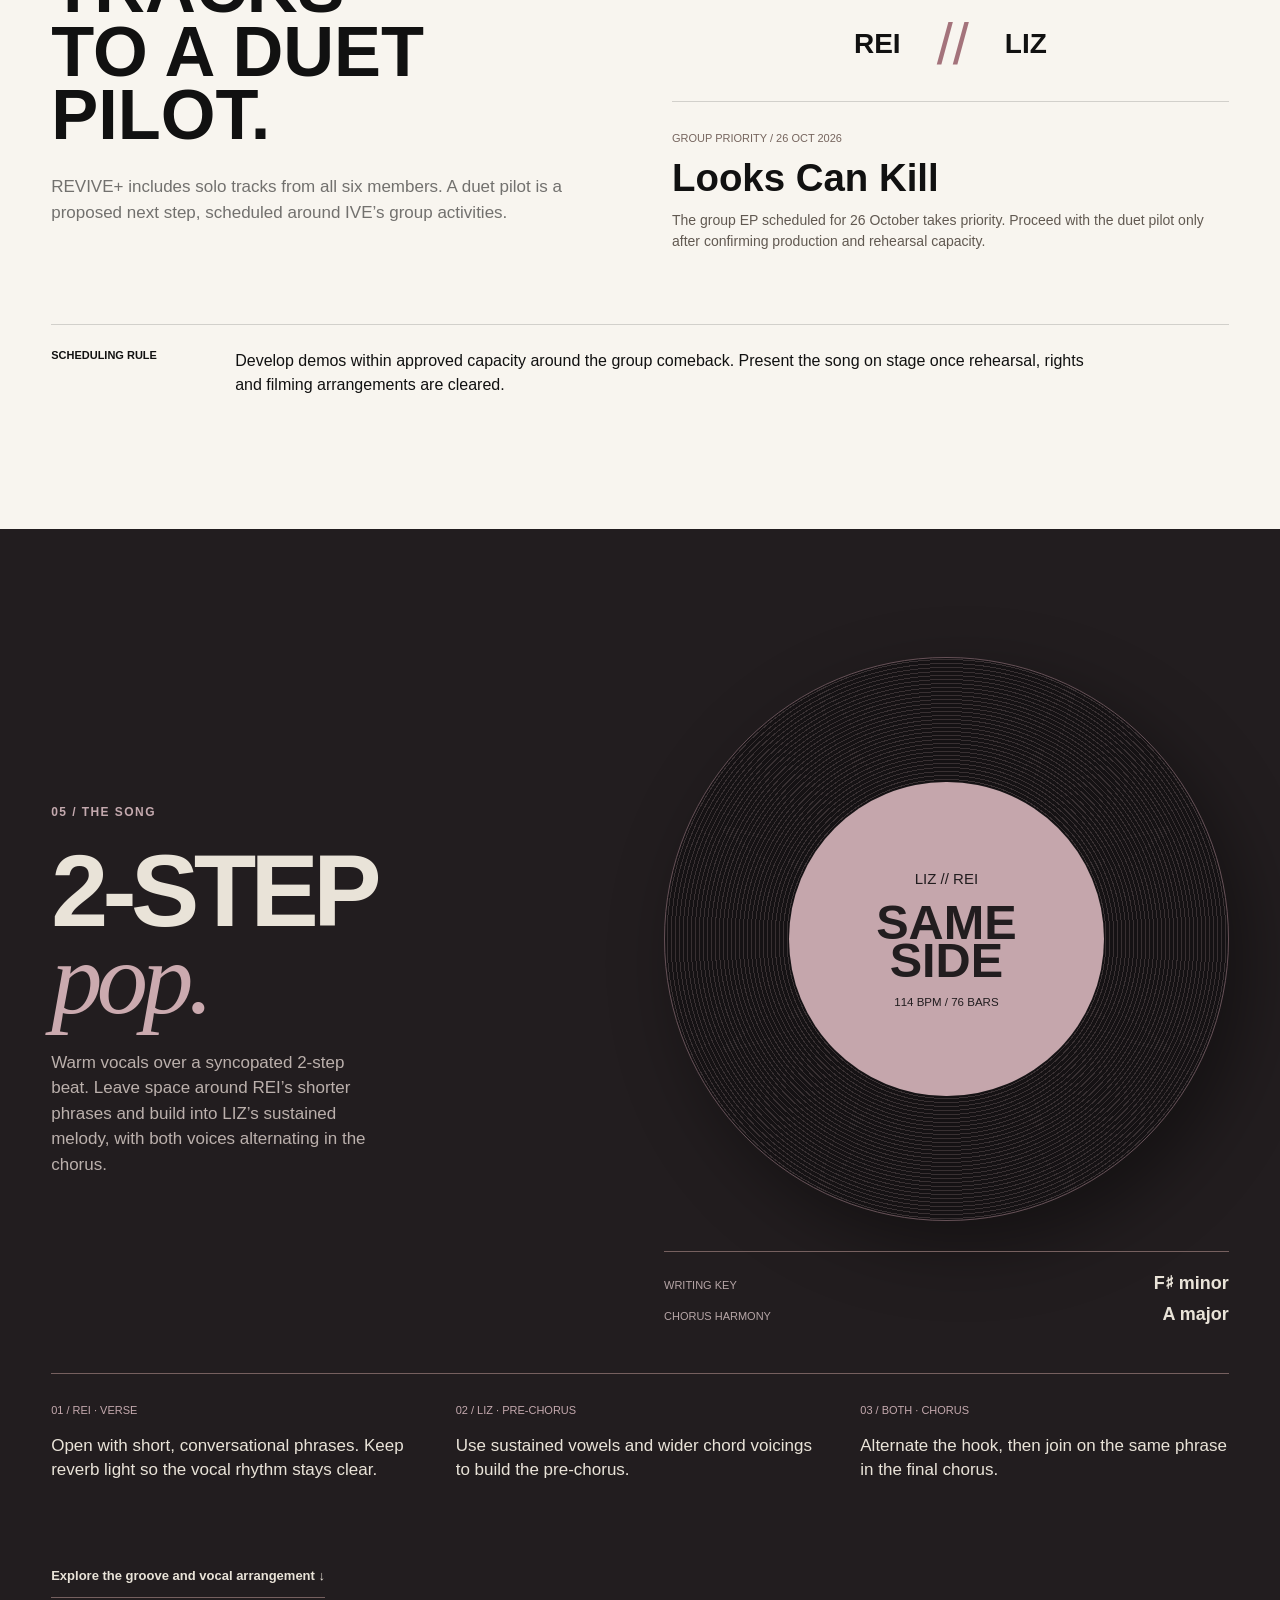
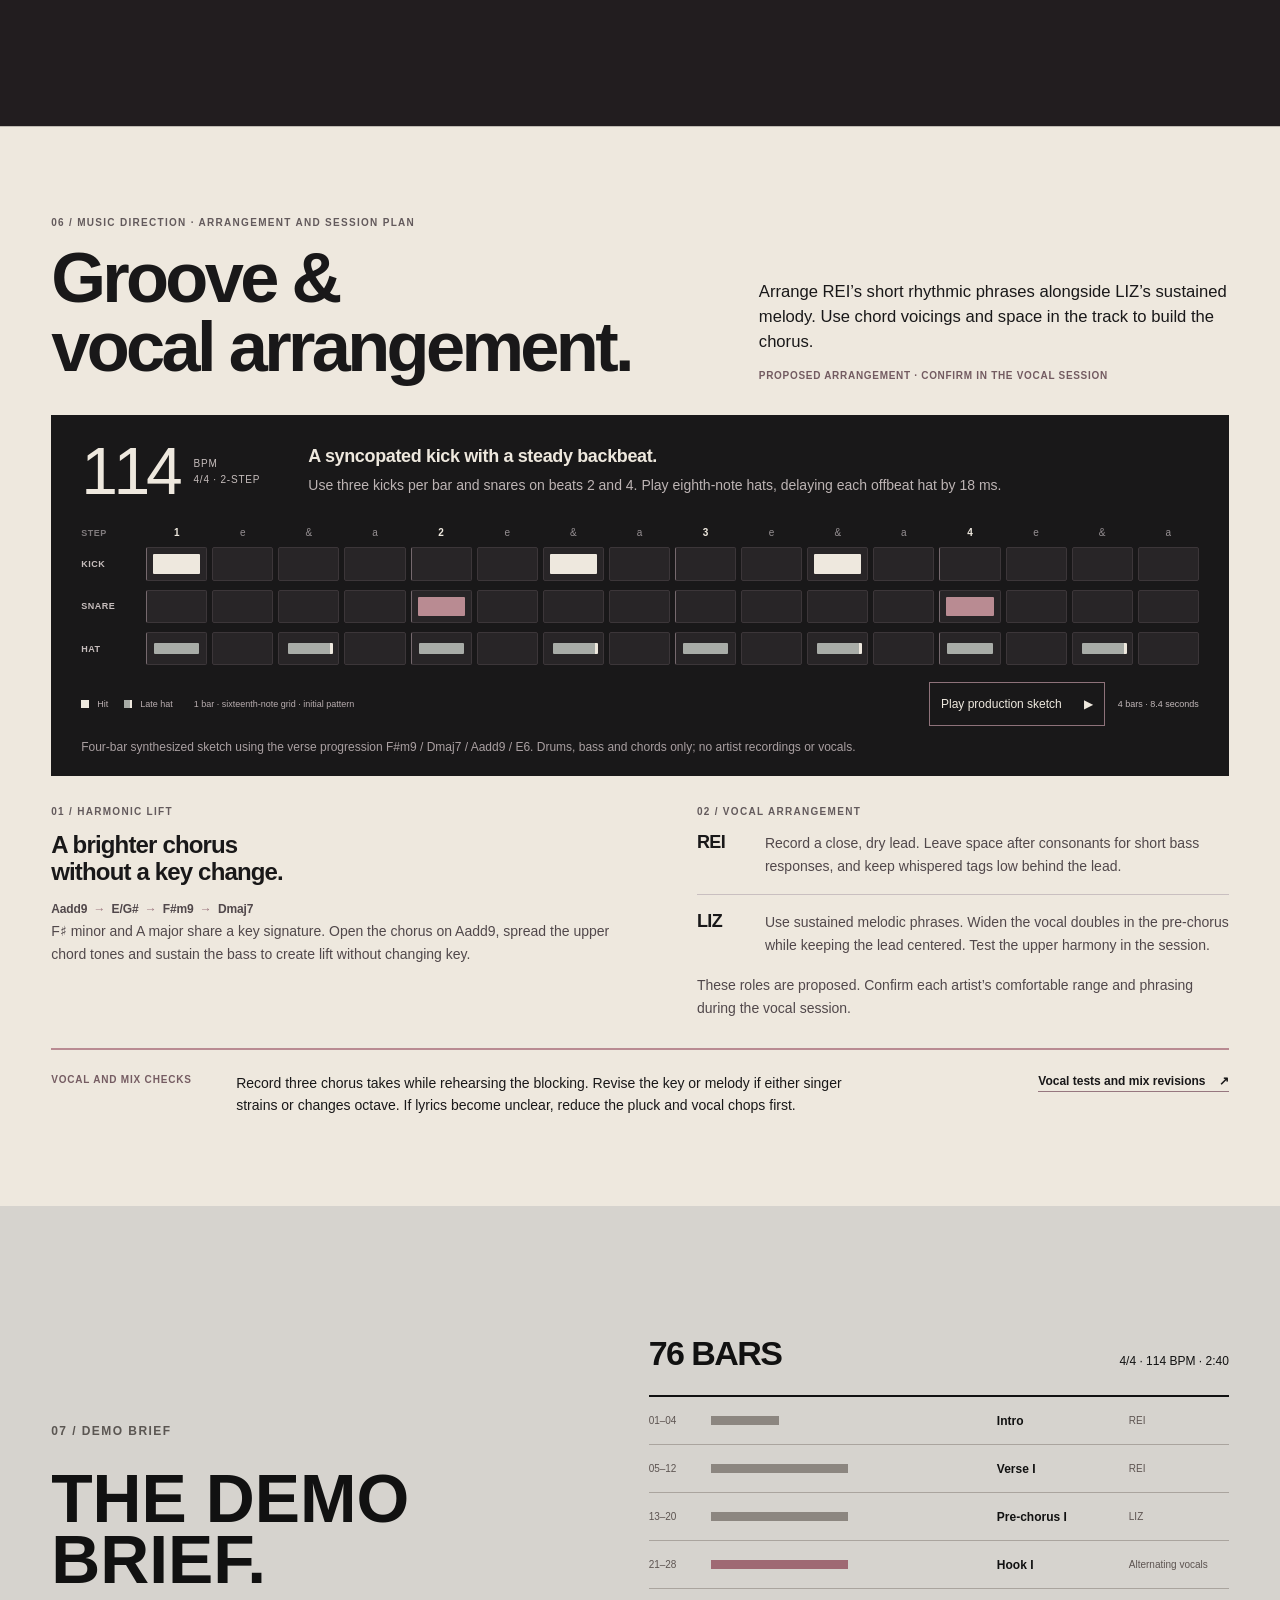
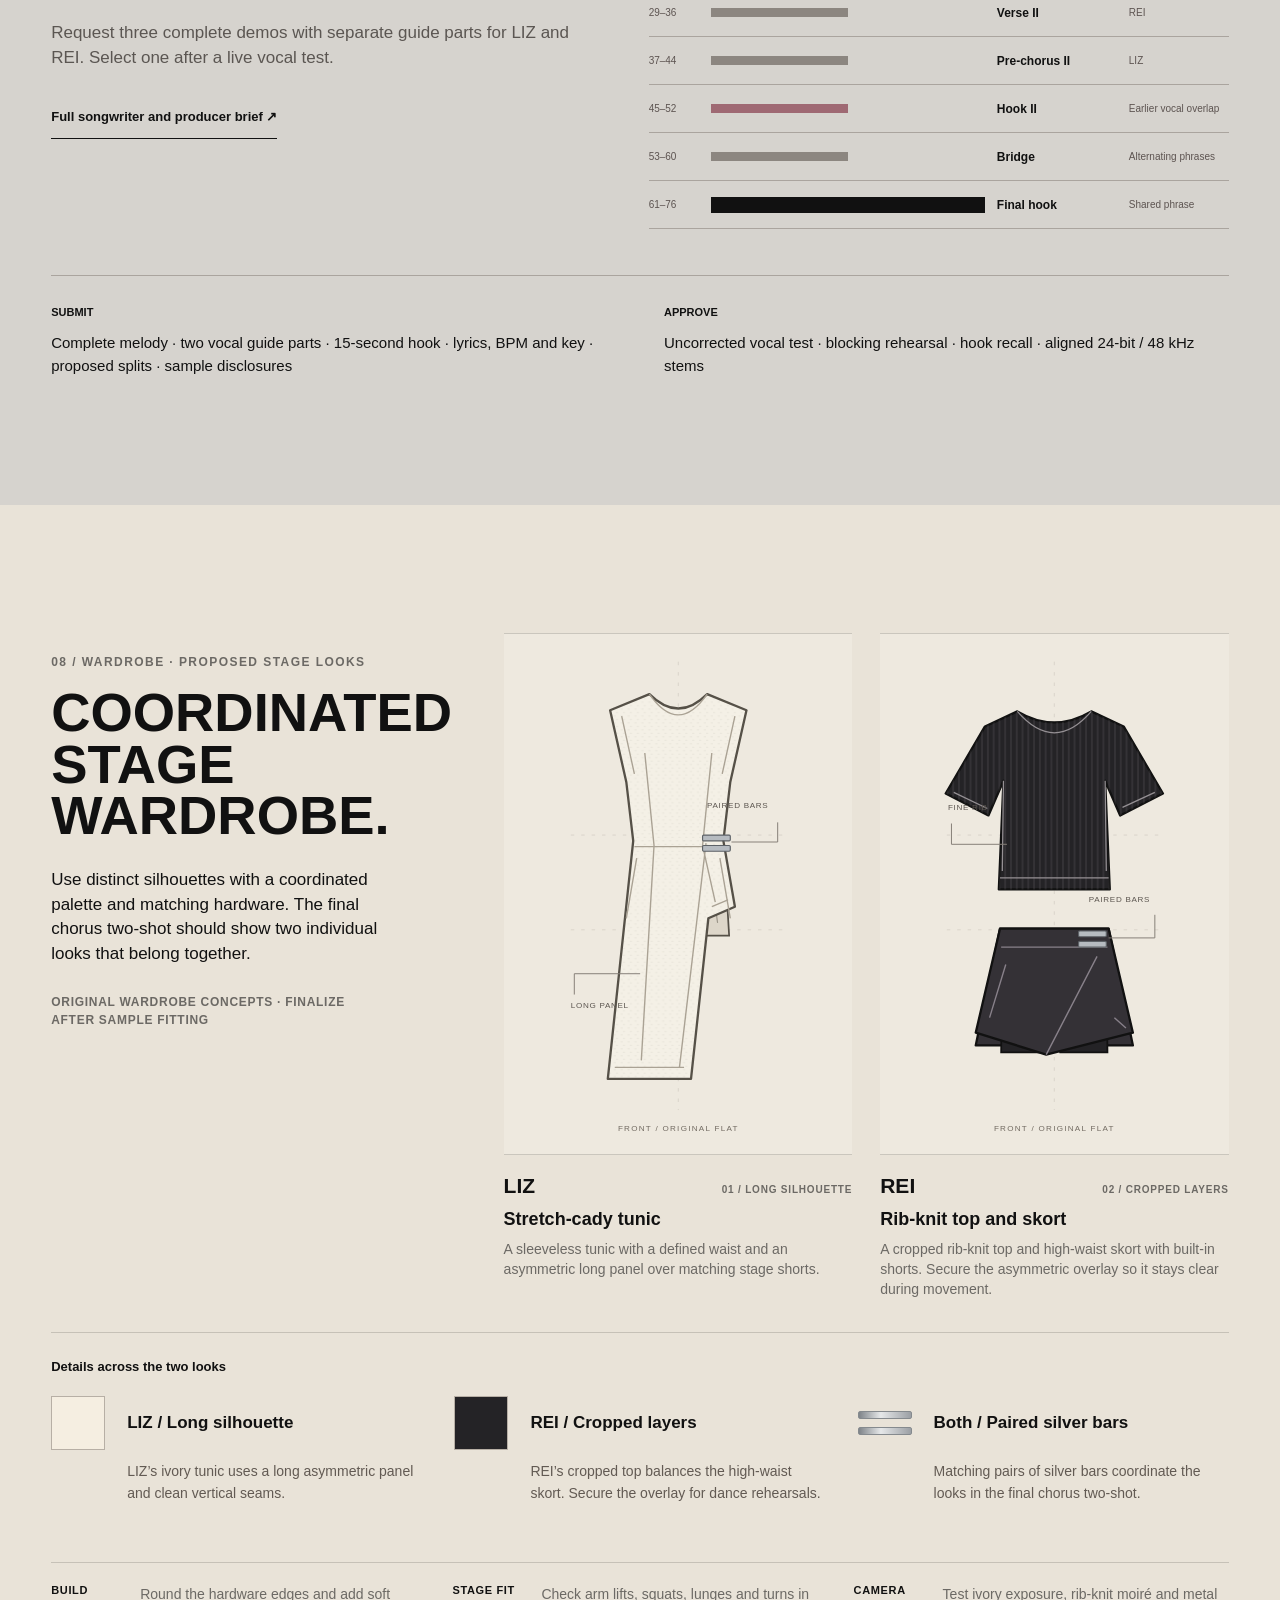
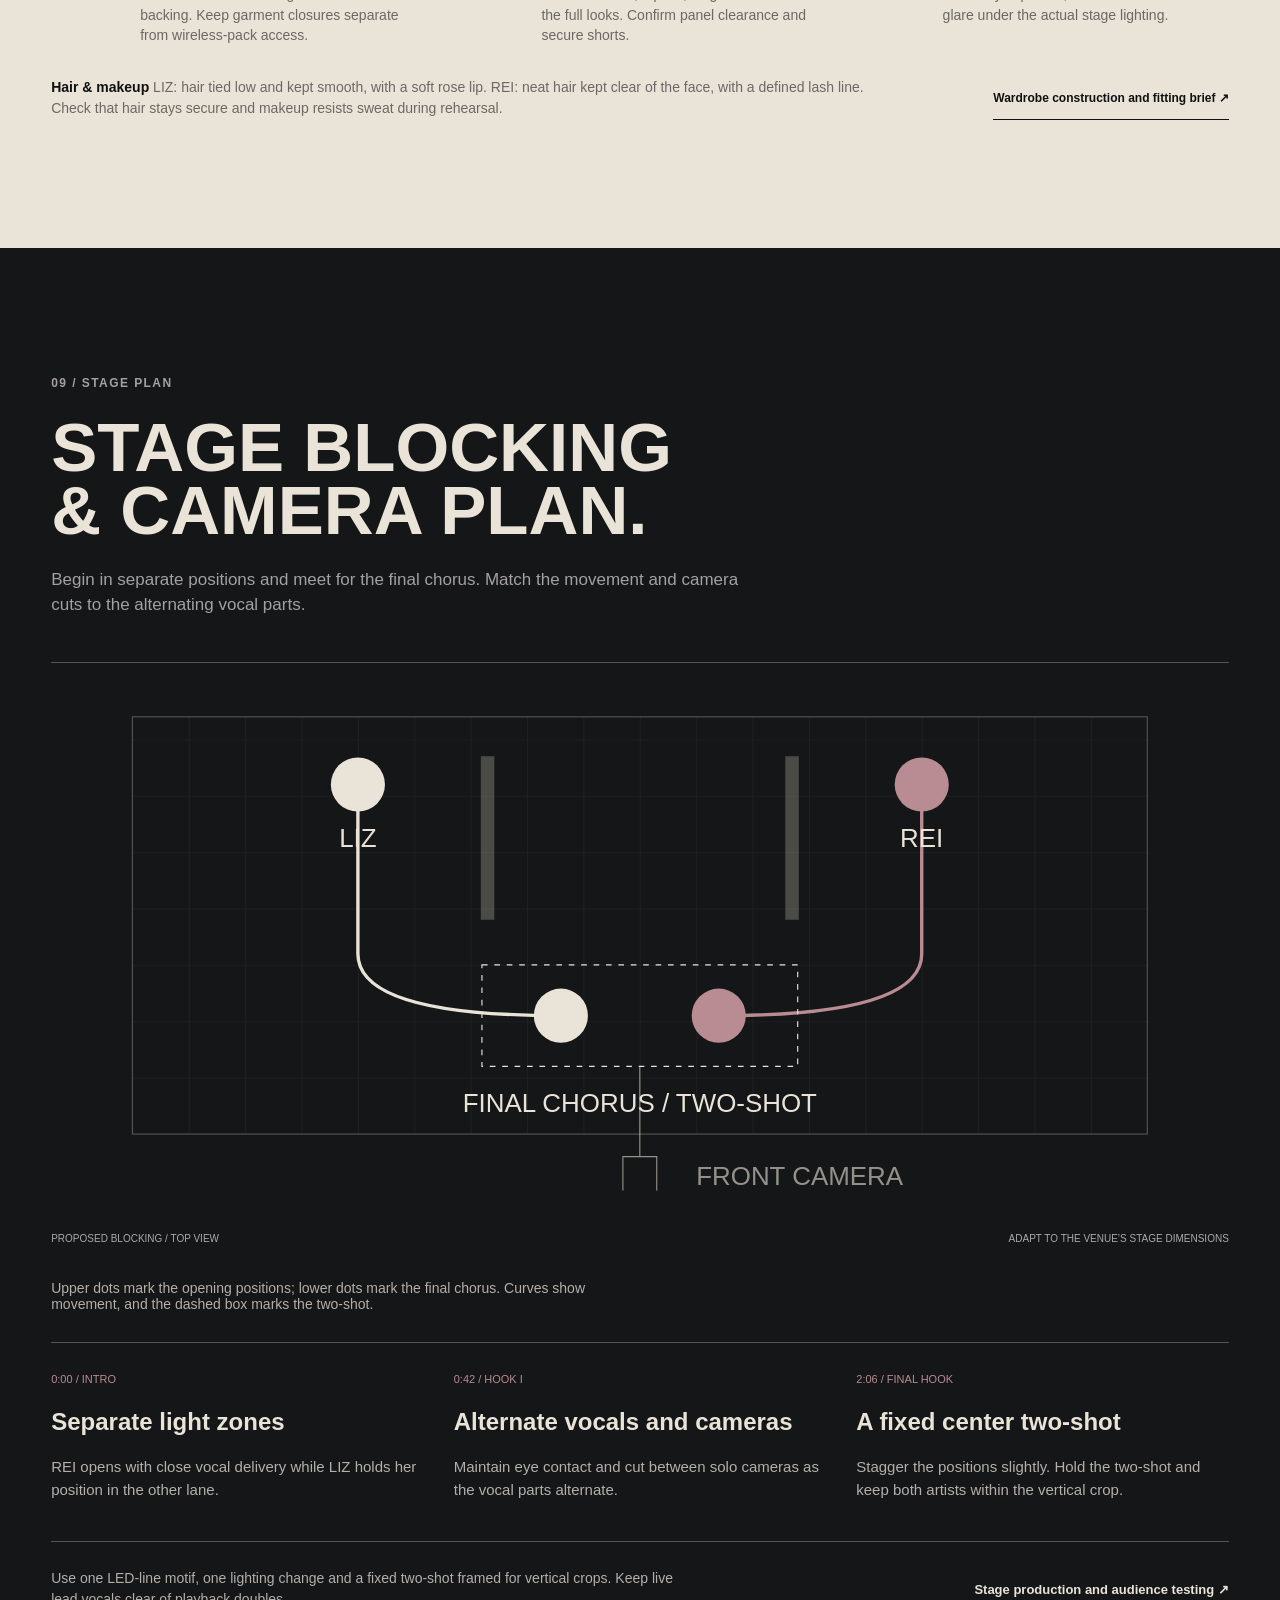
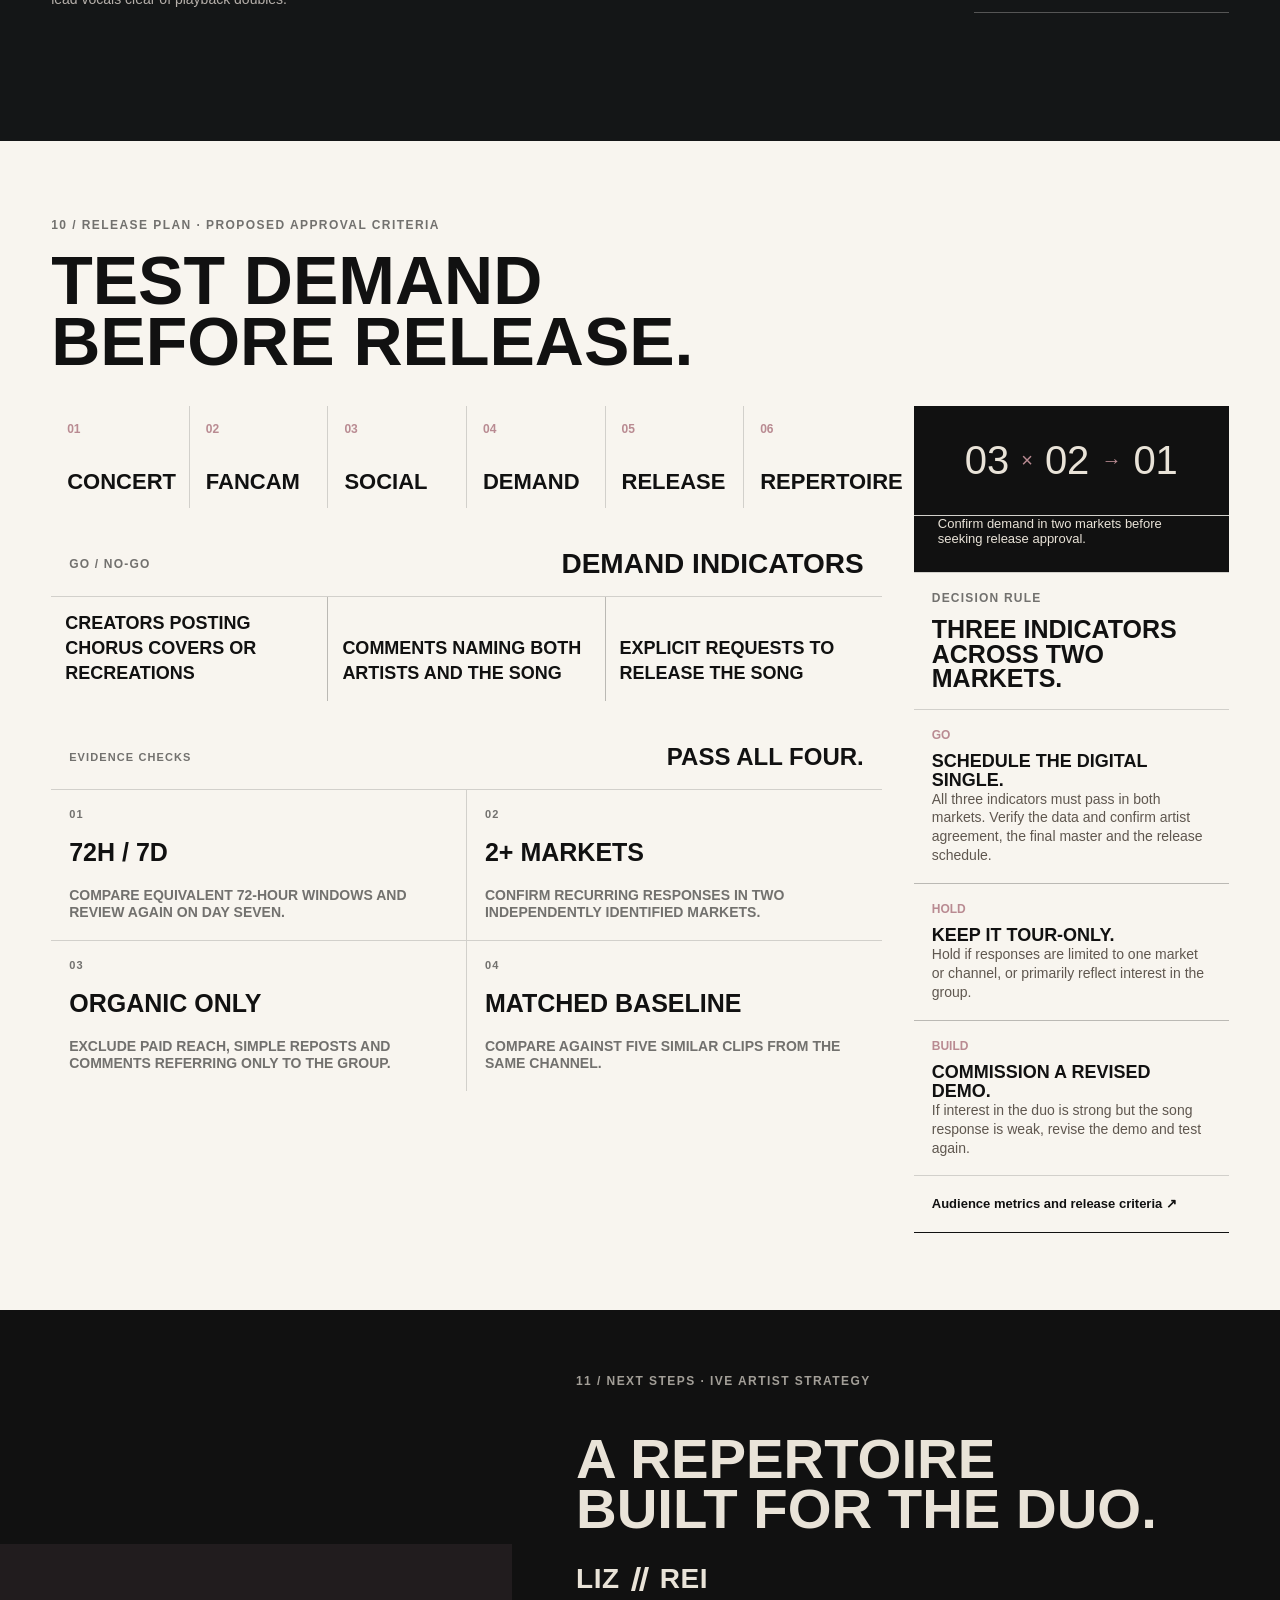
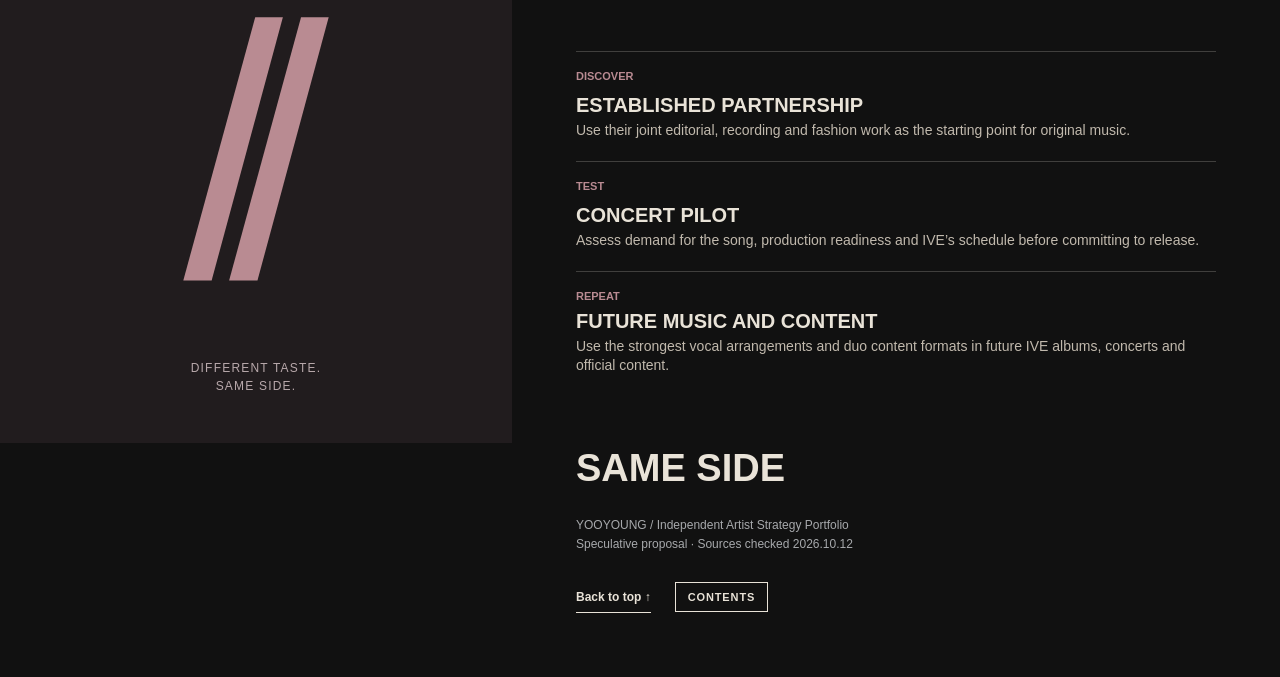
==== commit e8c73f8b: "Rewrite portfolio in natural English and rebuild scene 03 portraits" ====
--- a/index.html
+++ b/index.html
@@ -1,9 +1,9 @@
 <!doctype html>
-<html lang="ko">
+<html lang="en">
 <head>
   <meta charset="utf-8" />
   <meta name="viewport" content="width=device-width, initial-scale=1" />
-  <title>SAME SIDE - IVE LIZ // REI Unit IP Proposal</title>
+  <title>SAME SIDE — IVE LIZ // REI Artist Strategy Proposal</title>
   <link rel="icon" href="assets/favicon.svg" type="image/svg+xml" />
   <link rel="preload" as="image" href="assets/photos/valentino-ambassadors.jpg" fetchpriority="high" />
   <meta name="author" content="YOOYOUNG" />
@@ -14,12 +14,12 @@
   <meta name="format-detection" content="telephone=no" />
   <meta
     name="description"
-    content="리즈×레이의 공동 자산을 원곡·무대·콘텐츠로 확장하고, 콘서트에서 발매 수요를 검증하는 아티스트전략 포트폴리오."
+    content="An independent artist strategy proposal for original LIZ and REI music, tested in concert before release."
   />
-  <meta property="og:title" content="SAME SIDE - IVE LIZ // REI Unit IP Proposal" />
+  <meta property="og:title" content="SAME SIDE — IVE LIZ // REI Artist Strategy Proposal" />
   <meta
     property="og:description"
-    content="A Starship artist strategy portfolio proposing SAME SIDE as a concert-first LIZ x REI unit IP."
+    content="An independent artist strategy proposal for original LIZ and REI music, tested in concert before release."
   />
   <meta property="og:type" content="website" />
   <link rel="canonical" href="https://yooyoung101-blip.github.io/ive-same-side-artist-strategy/" />
@@ -28,10 +28,10 @@
   <meta property="og:image:alt" content="LIZ and REI in the Maison Valentino ambassador portrait" />
   <meta name="twitter:card" content="summary_large_image" />
   <meta name="twitter:image" content="https://yooyoung101-blip.github.io/ive-same-side-artist-strategy/assets/photos/valentino-ambassadors.jpg" />
-  <meta name="twitter:title" content="SAME SIDE - IVE LIZ // REI Unit IP Proposal" />
+  <meta name="twitter:title" content="SAME SIDE — IVE LIZ // REI Artist Strategy Proposal" />
   <meta
     name="twitter:description"
-    content="An established pair. An original unit proposal."
+    content="Original music for an established duo."
   />
   <style>
     :root {
@@ -2554,7 +2554,8 @@
   <link rel="stylesheet" href="assets/music-lead.css" />
   <link rel="stylesheet" href="assets/wardrobe.css" />
   <link rel="stylesheet" href="assets/refinements.css" />
-  <link rel="stylesheet" href="assets/reader.css" />
+  <link rel="stylesheet" href="assets/reader.css?v=20261012-en" />
+  <link rel="stylesheet" href="assets/voices.css?v=20261012-en" />
 </head>
 <body>
   <!-- Lucide icon paths, ISC/MIT. See assets/LUCIDE_LICENSE.txt. -->
@@ -2570,10 +2571,10 @@
       <span>SAME SIDE</span>
     </a>
     <nav class="navigation-tools" aria-label="Scene navigation">
-      <div class="scene-readout" aria-label="Current scene"><span class="scene-count">00 / 11</span><span class="scene-name">Hero</span></div>
+      <div class="scene-readout" aria-label="Current scene"><span class="scene-count">00 / 11</span><span class="scene-name">Overview</span></div>
       <div class="scene-controls">
         <a class="scene-arrow scene-previous" aria-label="Previous scene" title="Previous scene" aria-disabled="true" tabindex="-1"><svg class="nav-icon" aria-hidden="true"><use href="#icon-up"/></svg></a>
-        <a class="scene-arrow scene-next" href="#proof" aria-label="Next scene: Proof" title="Next scene: Proof"><svg class="nav-icon" aria-hidden="true"><use href="#icon-down"/></svg></a>
+        <a class="scene-arrow scene-next" href="#proof" aria-label="Next scene: Existing Work" title="Next scene: Existing Work"><svg class="nav-icon" aria-hidden="true"><use href="#icon-down"/></svg></a>
       </div>
     </nav>
     <button class="contents-toggle" data-contents-toggle type="button" aria-controls="contents" aria-expanded="false" aria-haspopup="dialog">
@@ -2583,7 +2584,7 @@
   </header>
 
   <main>
-    <section class="scene hero" id="top" data-scene-label="Hero" aria-labelledby="hero-title">
+    <section class="scene hero" id="top" data-scene-label="Overview" aria-labelledby="hero-title">
       <div class="hero-visual" aria-hidden="true">
         <div class="hero-panel right image-backed" data-bg-key="heroPair"></div>
       </div>
@@ -2604,40 +2605,40 @@
           </div>
         </div>
         <div class="hero-bottom reveal">
-          <p class="hero-main-copy" lang="en">AN ESTABLISHED PAIR. AN ORIGINAL UNIT PROPOSAL.</p>
-          <p class="hero-intro" lang="ko">리즈×레이의 공동 활동을 오리지널 곡과 콘서트 테스트로 확장하는 아티스트전략 제안.</p>
+          <p class="hero-main-copy" lang="en">ORIGINAL MUSIC FOR AN ESTABLISHED DUO.</p>
+          <p class="hero-intro" lang="en">A proposal for a LIZ and REI original single, developed from their joint work and tested on stage.</p>
           <div class="hero-route" aria-label="SAME SIDE launch route">
             <a href="#stage">
               <small>01<svg class="nav-icon" aria-hidden="true"><use href="#icon-down"/></svg></small>
-              <strong lang="en">Concert first</strong><span class="route-meaning" lang="ko">무대 선공개</span>
+              <strong lang="en">Concert first</strong><span class="route-meaning" lang="en">Debut on stage</span>
             </a>
             <a href="#loop">
               <small>02<svg class="nav-icon" aria-hidden="true"><use href="#icon-down"/></svg></small>
-              <strong lang="en">Fan response</strong><span class="route-meaning" lang="ko">원곡 수요 확인</span>
+              <strong lang="en">Fan response</strong><span class="route-meaning" lang="en">Measure song demand</span>
             </a>
             <a href="#loop">
               <small>03<svg class="nav-icon" aria-hidden="true"><use href="#icon-down"/></svg></small>
-              <strong lang="en">Digital release</strong><span class="route-meaning" lang="ko">반응 검증 후 발매</span>
+              <strong lang="en">Digital release</strong><span class="route-meaning" lang="en">Release after review</span>
             </a>
             <a href="#end">
               <small>04<svg class="nav-icon" aria-hidden="true"><use href="#icon-down"/></svg></small>
-              <strong lang="en">Unit IP</strong><span class="route-meaning" lang="ko">다음 활동으로 확장</span>
+              <strong lang="en">Duo repertoire</strong><span class="route-meaning" lang="en">Develop future projects</span>
             </a>
           </div>
         </div>
       </div>
     </section>
 
-    <section class="scene proof" id="proof" data-scene-label="Proof" aria-labelledby="proof-title">
+    <section class="scene proof" id="proof" data-scene-label="Existing Work" aria-labelledby="proof-title">
       <div class="proof-grid">
         <div>
-          <p class="eyebrow reveal">Proof</p>
-          <h2 class="headline reveal" id="proof-title" lang="en">Pair assets exist.</h2>
-          <p class="kicker reveal" style="margin-top: 24px;" lang="ko">
-            화보·듀엣 녹음·브랜드 활동에서 두 사람의 공동 자산이 확인된다.
+          <p class="eyebrow reveal">01 / Existing work</p>
+          <h2 class="headline reveal" id="proof-title" lang="en">An established<br />partnership.</h2>
+          <p class="kicker reveal" style="margin-top: 24px;" lang="en">
+            LIZ and REI have already worked together in editorial, recorded music and fashion.
           </p>
         </div>
-        <div class="proof-stack" aria-label="Pair proof timeline">
+        <div class="proof-stack" aria-label="Timeline of LIZ and REI’s joint work">
           <article class="proof-card photo-proof reveal">
             <div class="proof-photo photo-clear image-backed" data-bg-key="proofSpur" role="img" aria-label="LIZ and REI in the SPUR editorial"></div>
             <div class="proof-caption">
@@ -2645,7 +2646,7 @@
                 <p class="proof-year">2024</p>
                 <p class="proof-kind">SPUR</p>
               </div>
-              <p class="proof-line" lang="ko">함께 선 화보</p>
+              <p class="proof-line" lang="en">Joint editorial</p>
             </div>
           </article>
           <article class="proof-card music-proof reveal">
@@ -2661,11 +2662,11 @@
             </div>
             <div>
               <p class="proof-year" lang="en">2025–26</p>
-              <p class="recording-dates" lang="ko">2025.11 선공개<br />2026.02 일반 발매·배포</p>
+              <p class="recording-dates" lang="en">2025.11 advance release<br />2026.02 general release</p>
               <p class="proof-kind" lang="en">Rock'n Rouge / REI &amp; LIZ</p>
             </div>
             <div>
-              <p class="proof-line" lang="ko">함께 녹음한 듀엣</p>
+              <p class="proof-line" lang="en">Recorded duet</p>
             </div>
           </article>
           <article class="proof-card photo-proof reveal">
@@ -2675,125 +2676,117 @@
                 <p class="proof-year">2026</p>
                 <p class="proof-kind">Maison Valentino</p>
               </div>
-              <p class="proof-line" lang="ko">공동 앰버서더 활동</p>
+              <p class="proof-line" lang="en">Brand ambassadors</p>
             </div>
           </article>
-          <div class="proof-verdict reveal" aria-label="Proof to IP conversion">
+          <div class="proof-verdict reveal" aria-label="From joint work to the proposed original single">
             <div>
               <span>Asset</span>
-              <strong>공동 활동의 기반</strong>
+              <strong>Established joint work</strong>
             </div>
             <div>
               <span>Gap</span>
-              <strong>다음 투자: 오리지널 곡</strong>
+              <strong>An original single</strong>
             </div>
             <div>
               <span>Move</span>
-              <strong>음악·무대·콘텐츠로 확장</strong>
+              <strong>Music, stage and content</strong>
             </div>
           </div>
         </div>
       </div>
     </section>
 
-    <section class="scene white-space ip-space" id="white-space" data-scene-label="White Space" aria-labelledby="gap-title">
+    <section class="scene white-space ip-space" id="white-space" data-scene-label="Opportunity" aria-labelledby="gap-title">
       <div class="ip-heading">
-        <p class="eyebrow reveal">02 / White space</p>
-        <h2 class="headline reveal" id="gap-title" lang="en">Pair proof.<br />Original repertoire.</h2>
-        <p class="kicker reveal" lang="ko">두 사람의 원곡·무대·콘텐츠를 반복 운영할 수 있는 유닛 자산으로 만든다.</p>
+        <p class="eyebrow reveal">02 / Opportunity</p>
+        <h2 class="headline reveal" id="gap-title" lang="en">The next step:<br />original music.</h2>
+        <p class="kicker reveal" lang="en">Develop an original song, a live performance and a content format that can support future work by the duo.</p>
       </div>
       <div class="ip-diagram reveal" aria-label="Three existing pair assets converge into a proposed original unit repertoire">
         <div class="ip-input"><span>01 / Editorial</span><strong>SPUR</strong></div>
         <div class="ip-input"><span>02 / Recording</span><strong>Rock’n Rouge</strong></div>
         <div class="ip-input"><span>03 / Fashion</span><strong>Valentino</strong></div>
-        <div class="ip-output"><span>Proposed original unit IP</span><strong>SAME<br />SIDE <i>//</i></strong><p lang="ko">오리지널 곡 한 곡.<br />함께 읽히는 무대.<br />다음 활동에도 이어질 콘텐츠.</p></div>
+        <div class="ip-output"><span>Proposed original repertoire</span><strong>SAME<br />SIDE <i>//</i></strong><p lang="en">An original single.<br />A coordinated live performance.<br />Performance and recording content.</p></div>
       </div>
-      <p class="scene-footnote" lang="ko">공동 화보·듀엣·패션 활동은 함께 작업할 기반이다. 오리지널 곡의 발매 수요는 콘서트 파일럿에서 별도로 검증한다.</p>
+      <p class="scene-footnote" lang="en">Their joint work provides a starting point. Demand for an original single still needs to be tested through the concert pilot.</p>
     </section>
 
-    <section class="scene roles" id="why-them" data-scene-label="Why Them" aria-labelledby="roles-title">
-      <div class="role-grid">
-        <article class="role-panel liz image-backed" data-bg-key="roleLiz">
+    <section class="scene roles voices-scene" id="why-them" data-scene-label="Why This Pair" aria-labelledby="roles-title">
+      <div class="voices-layout">
+        <header class="voices-heading">
           <div>
-            <p class="role-label reveal">LIZ</p>
-            <h2 class="subheadline reveal" id="roles-title" lang="en">Line<br />Lift</h2>
+            <p class="eyebrow">03 / Why this pair</p>
+            <h2 id="roles-title">Two voices.<br />Distinct roles.</h2>
           </div>
-          <div class="role-words reveal">
-            <span lang="ko">긴 선율</span>
-            <span lang="ko">열리는 프리코러스</span>
-            <span lang="ko">후렴의 상승감</span>
-          </div>
-        </article>
-        <article class="role-panel rei image-backed" data-bg-key="roleRei">
-          <div>
-            <p class="role-label reveal">REI</p>
-            <h2 class="subheadline reveal" lang="en">Texture<br />Hook</h2>
-          </div>
-          <div class="role-words reveal">
-            <span lang="ko">짧은 리듬</span>
-            <span lang="ko">말하듯 가까이</span>
-            <span lang="ko">기억되는 훅</span>
-          </div>
-        </article>
-      </div>
-      <div class="role-equation" aria-label="Why LIZ and REI work as a unit">
-        <div>
-          <span>LIZ</span>
-          <strong>긴 멜로디를 이어간다.</strong>
-          <p lang="ko">편곡 제안: 프리코러스의 긴 호흡과 후렴의 상승감을 맡는다.</p>
+          <p class="voices-intro">The proposed arrangement assigns distinct vocal parts: sustained melody for LIZ, shorter rhythmic phrases for REI, and a shared chorus.</p>
+        </header>
+        <div class="voices-grid">
+          <figure class="voice-figure">
+            <div class="voice-image-frame"><img src="assets/photos/spur-liz.webp" data-bg-key="roleLiz" width="1200" height="1535" alt="LIZ in a tailored jacket and trousers, photographed for SPUR" /></div>
+            <figcaption>
+              <span class="voice-name">LIZ</span>
+              <h3>Lead melody &amp; pre-chorus</h3>
+              <p>Use longer phrases and sustained notes to build into the chorus. Keep the lead vocal centered and widen the doubled vocals in the pre-chorus.</p>
+            </figcaption>
+          </figure>
+          <figure class="voice-figure">
+            <div class="voice-image-frame"><img src="assets/photos/spur-rei.webp" data-bg-key="roleRei" width="1200" height="1535" alt="REI in a layered dress, photographed for SPUR" /></div>
+            <figcaption>
+              <span class="voice-name">REI</span>
+              <h3>Rhythmic phrasing &amp; hook</h3>
+              <p>Use shorter phrases and close, dry vocals to introduce the hook. Leave space between phrases for short bass notes, and keep the repeated lyrics clear.</p>
+            </figcaption>
+          </figure>
         </div>
-        <div>
-          <span>REI</span>
-          <strong>리듬으로 훅을 남긴다.</strong>
-          <p lang="ko">편곡 제안: 짧은 프레이즈와 반복되는 훅으로 곡의 첫인상을 만든다.</p>
+        <div class="voices-chorus">
+          <span>Chorus arrangement</span>
+          <div><h3>Alternate lines, then sing together.</h3><p>Alternate the lines in the first chorus. In the final chorus, have both singers perform the same line in different octaves or harmony parts.</p></div>
         </div>
-        <div>
-          <span>SAME SIDE</span>
-          <strong>후렴에서 주고받는다.</strong>
-          <p lang="ko">두 목소리를 교차시켜, 차이가 들리는 하나의 후렴을 만든다.</p>
-        </div>
+        <p class="voices-credit">Portraits: SPUR, December 2024. Vocal parts are proposed and will be confirmed in the recording session.</p>
       </div>
     </section>
 
+
     <section class="scene now calendar-scene" id="why-now" data-scene-label="Why Now" aria-labelledby="now-title">
       <div class="calendar-heading">
-        <p class="eyebrow reveal">04 / Why now · Calendar before campaign</p>
-        <h2 class="headline reveal" id="now-title" lang="en">Six solo colors.<br />One pair test.</h2>
-        <p class="kicker reveal" lang="ko">REVIVE+에는 여섯 멤버의 솔로곡이 수록됐다. 개별 레퍼토리를 바탕으로 다음 조합을 검토하되, 그룹 일정 안에서 실행한다.</p>
+        <p class="eyebrow reveal">04 / Why now · Group schedule first</p>
+        <h2 class="headline reveal" id="now-title" lang="en">From solo tracks<br />to a duet pilot.</h2>
+        <p class="kicker reveal" lang="en">REVIVE+ includes solo tracks from all six members. A duet pilot is a proposed next step, scheduled around IVE’s group activities.</p>
       </div>
       <div class="calendar-map reveal" aria-label="Group activity takes priority; the proposed pair test requires a separate approved rehearsal and production window">
         <div class="six-lanes"><div class="solo-card" lang="en"><span>GAEUL</span><small>Odd</small></div><div class="solo-card" lang="en"><span>YUJIN</span><small>Force</small></div><div class="solo-card selected" lang="en"><span>REI</span><small>In Your Heart</small></div><div class="solo-card" lang="en"><span>WONYOUNG</span><small>8</small></div><div class="solo-card selected" lang="en"><span>LIZ</span><small>Unreal</small></div><div class="solo-card" lang="en"><span>LEESEO</span><small>Super ICY</small></div></div>
-        <p class="solo-map-note" lang="ko">REVIVE+의 솔로곡 → 리즈×레이 조합 테스트</p>
+        <p class="solo-map-note" lang="en">REVIVE+ solo tracks → proposed LIZ and REI pilot</p>
         <div class="pair-bridge"><span>REI</span><i>//</i><span>LIZ</span></div>
-        <div class="calendar-priority"><span>Group priority / 26 Oct 2026</span><strong>Looks Can Kill</strong><p lang="ko">10월 26일 발매 예정인 그룹 EP를 우선한다. 유닛 테스트는 별도 제작·리허설 여유를 확인한 뒤 추진한다.</p></div>
+        <div class="calendar-priority"><span>Group priority / 26 Oct 2026</span><strong>Looks Can Kill</strong><p lang="en">The group EP scheduled for 26 October takes priority. Proceed with the duet pilot only after confirming production and rehearsal capacity.</p></div>
       </div>
-      <div class="calendar-rule reveal"><span>Scheduling rule</span><p lang="ko">그룹 컴백을 우선한다. 승인된 여유 안에서 데모를 개발하고, 리허설·권리·촬영 조건이 확보되면 무대를 공개한다.</p></div>
+      <div class="calendar-rule reveal"><span>Scheduling rule</span><p lang="en">Develop demos within approved capacity around the group comeback. Present the song on stage once rehearsal, rights and filming arrangements are cleared.</p></div>
     </section>
 
     <section class="scene song sound-identity" id="song" data-scene-label="The Song" aria-labelledby="song-title">
       <div class="sound-heading">
         <p class="eyebrow reveal">05 / The song</p>
-        <h2 class="headline reveal" id="song-title" lang="en">Velvet<br /><em>2-step</em><br />Pop.</h2>
-        <p class="kicker reveal" lang="ko">부드러운 보컬 위에 킥이 비껴가는 2-step 리듬을 둔다. 레이의 짧은 프레이즈에는 빈틈을, 리즈의 긴 멜로디에는 상승감을 주고 후렴에서 만난다.</p>
+        <h2 class="headline reveal" id="song-title" lang="en">2-step<br /><em>pop.</em></h2>
+        <p class="kicker reveal" lang="en">Warm vocals over a syncopated 2-step beat. Leave space around REI’s shorter phrases and build into LIZ’s sustained melody, with both voices alternating in the chorus.</p>
       </div>
       <div class="sound-disc reveal" lang="en" aria-label="SAME SIDE sound identity, 114 BPM, F sharp minor with relative A major color, 76 bars">
         <div class="disc-rings" aria-hidden="true"><div class="disc-label"><span>LIZ // REI</span><strong>SAME<br />SIDE</strong><small>114 BPM / 76 BARS</small></div></div>
-        <div class="disc-spec"><span>Writing key</span><strong>F♯ minor</strong><span>Hook color</span><strong>Relative A major</strong></div>
+        <div class="disc-spec"><span>Writing key</span><strong>F♯ minor</strong><span>Chorus harmony</span><strong>A major</strong></div>
       </div>
-      <div class="sound-roles reveal"><div><span>01 / REI opens</span><p lang="ko">짧게 말하듯 시작한다. 잔향을 줄여 목소리의 리듬이 먼저 들리게 한다.</p></div><div><span>02 / LIZ lifts</span><p lang="ko">모음을 길게 이어간다. 화음의 간격을 넓혀 선율이 열리게 한다.</p></div><div><span>03 / Both answer</span><p lang="ko">훅을 주고받다가 마지막 후렴에서 같은 구절을 함께 부른다.</p></div></div>
-      <a class="brief-link" href="#music-lead">리듬·보컬 제작 방향 보기 ↓</a>
+      <div class="sound-roles reveal"><div><span>01 / REI · Verse</span><p lang="en">Open with short, conversational phrases. Keep reverb light so the vocal rhythm stays clear.</p></div><div><span>02 / LIZ · Pre-chorus</span><p lang="en">Use sustained vowels and wider chord voicings to build the pre-chorus.</p></div><div><span>03 / Both · Chorus</span><p lang="en">Alternate the hook, then join on the same phrase in the final chorus.</p></div></div>
+      <a class="brief-link" href="#music-lead">Explore the groove and vocal arrangement ↓</a>
     </section>
 
-    <section id="music-lead" class="scene music-lead" data-scene-label="Music Lead" aria-labelledby="music-lead-title">
+    <section id="music-lead" class="scene music-lead" data-scene-label="Music Direction" aria-labelledby="music-lead-title">
       <div class="ml-wrap">
         <header class="ml-heading">
           <div>
-            <p class="ml-eyebrow">06 / Music lead · From taste to a session</p>
-            <h2 id="music-lead-title" lang="en">Close voices.<br />Broken rhythm.</h2>
+            <p class="ml-eyebrow">06 / Music direction · Arrangement and session plan</p>
+            <h2 id="music-lead-title" lang="en">Groove &amp;<br />vocal arrangement.</h2>
           </div>
           <div class="ml-intent">
-            <p lang="ko">레이의 짧은 리듬과 리즈의 긴 선율이 서로 답하도록 편곡한다. 후렴의 상승감은 화음 배치와 빈 공간으로 만든다.</p>
-            <span class="ml-proposal">제작 방향 제안 · 실제 보컬 세션에서 확인</span>
+            <p lang="en">Arrange REI’s short rhythmic phrases alongside LIZ’s sustained melody. Use chord voicings and space in the track to build the chorus.</p>
+            <span class="ml-proposal">Proposed arrangement · confirm in the vocal session</span>
           </div>
         </header>
 
@@ -2801,8 +2794,8 @@
           <div class="ml-console-top">
             <p class="ml-tempo"><strong>114</strong><span>BPM<br />4/4 · 2-step</span></p>
             <div class="ml-console-copy">
-              <h3 lang="en">The backbeat stays. The kick moves.</h3>
-              <p lang="ko">킥은 세 번, 스네어는 2·4박에 둔다. 하이햇은 8분음표로 치고, 엇박의 하이햇만 18ms 늦춰 탄력을 만든다.</p>
+              <h3 lang="en">A syncopated kick with a steady backbeat.</h3>
+              <p lang="en">Use three kicks per bar and snares on beats 2 and 4. Play eighth-note hats, delaying each offbeat hat by 18 ms.</p>
             </div>
           </div>
           <div class="ml-pattern" role="img" aria-label="Proposed one-bar 16-step drum pattern at 114 BPM. Kick on beat 1, beat 2-and, and beat 3-and. Snare on beats 2 and 4. Closed hat on every eighth note; hats on the and of each beat are 18 milliseconds late. All other steps are rests.">
@@ -2814,67 +2807,67 @@
             </div>
           </div>
           <div class="ml-console-bottom">
-            <p class="ml-pattern-key" lang="ko"><span class="ml-key-hit" aria-hidden="true"></span>Hit <span class="ml-key-late" aria-hidden="true"></span>Late hat <span class="ml-grid-note">1마디 · 16분음표 격자 · 출발 패턴</span></p>
+            <p class="ml-pattern-key" lang="en"><span class="ml-key-hit" aria-hidden="true"></span>Hit <span class="ml-key-late" aria-hidden="true"></span>Late hat <span class="ml-grid-note">1 bar · sixteenth-note grid · initial pattern</span></p>
             <div class="ml-audition" hidden>
-              <button type="button" class="ml-play" id="ml-audition-button" aria-pressed="false" aria-describedby="ml-audition-note">리듬 예시 듣기 <span aria-hidden="true">&#9654;</span></button>
-              <span class="ml-audio-state" id="ml-audio-state" role="status">4마디 · 8.4초</span>
+              <button type="button" class="ml-play" id="ml-audition-button" aria-pressed="false" aria-describedby="ml-audition-note">Play arrangement sketch <span aria-hidden="true">&#9654;</span></button>
+              <span class="ml-audio-state" id="ml-audio-state" role="status">4 bars · 8.4 seconds</span>
             </div>
           </div>
-          <p class="ml-audio-note" id="ml-audition-note" hidden lang="ko">벌스의 F#m9 / Dmaj7 / Aadd9 / E6를 사용한 4마디 합성 예시다. 드럼·베이스·화음만 재생하며, 아티스트 음원이나 보컬은 포함하지 않는다.</p>
+          <p class="ml-audio-note" id="ml-audition-note" hidden lang="en">Four-bar synthesized sketch using the verse progression F#m9 / Dmaj7 / Aadd9 / E6. Drums, bass and chords only; no artist recordings or vocals.</p>
         </div>
 
         <div class="ml-writing">
           <div class="ml-harmony">
             <p class="ml-eyebrow">01 / Harmonic lift</p>
-            <h3 lang="en">Change the light.<br />Keep the tonal family.</h3>
+            <h3 lang="en">A brighter chorus<br />without a key change.</h3>
             <p class="ml-chords">Aadd9 <span>→</span> E/G# <span>→</span> F#m9 <span>→</span> Dmaj7</p>
-            <p lang="ko">F#단조와 A장조는 같은 조표를 쓴다. 후렴을 A화음으로 시작해 밝은 색을 더한다. 전조를 전제하지 않고, 화음의 윗음을 열고 베이스를 길게 유지해 상승감을 만든다.</p>
+            <p lang="en">F♯ minor and A major share a key signature. Open the chorus on Aadd9, spread the upper chord tones and sustain the bass to create lift without changing key.</p>
           </div>
           <div class="ml-vocals">
             <p class="ml-eyebrow">02 / Vocal arrangement</p>
-            <div class="ml-voice-row"><strong>REI</strong><p lang="ko">가깝고 건조하게 녹음한다. 자음 뒤에 빈틈을 두고 짧은 베이스로 답한다. 속삭임 태그는 리드 뒤에 낮게 배치한다.</p></div>
-            <div class="ml-voice-row"><strong>LIZ</strong><p lang="ko">긴 선율을 유지한다. 프리코러스에서 더블 보컬의 폭을 넓히되 리드는 중앙에 둔다. 상성부 화음은 실제 세션에서 확인한다.</p></div>
-            <p class="ml-voice-caveat" lang="ko">위 역할은 편곡 제안이며, 공개 영상만으로 두 멤버의 음역을 단정하지 않는다.</p>
+            <div class="ml-voice-row"><strong>REI</strong><p lang="en">Record a close, dry lead. Leave space after consonants for short bass responses, and keep whispered tags low behind the lead.</p></div>
+            <div class="ml-voice-row"><strong>LIZ</strong><p lang="en">Use sustained melodic phrases. Widen the vocal doubles in the pre-chorus while keeping the lead centered. Test the upper harmony in the session.</p></div>
+            <p class="ml-voice-caveat" lang="en">These roles are proposed. Confirm each artist’s comfortable range and phrasing during the vocal session.</p>
           </div>
         </div>
 
         <div class="ml-checkpoint">
-          <span class="ml-check-label">The decision in the room</span>
-          <p lang="ko">동선을 수행하며 후렴을 세 번 녹음한다. 무리한 발성이나 옥타브 변경이 필요하면 키·선율을 수정한다. 가사가 흐려지면 플럭과 보컬 찹부터 덜어낸다.</p>
-          <a href="briefs.html#music-direction">보컬 테스트·믹스 수정 기준 <span aria-hidden="true">&#8599;</span></a>
+          <span class="ml-check-label">Vocal and mix checks</span>
+          <p lang="en">Record three chorus takes while rehearsing the blocking. Revise the key or melody if either singer strains or changes octave. If lyrics become unclear, reduce the pluck and vocal chops first.</p>
+          <a href="briefs.html?v=20261012-en#music-direction">Vocal tests and mix revisions <span aria-hidden="true">&#8599;</span></a>
         </div>
       </div>
     </section>
 
-    <section class="scene demo-brief commissioning" id="demo" data-scene-label="Demo Request" aria-labelledby="demo-title">
+    <section class="scene demo-brief commissioning" id="demo" data-scene-label="Demo Brief" aria-labelledby="demo-title">
       <div class="commissioning-heading">
-        <p class="eyebrow reveal">07 / Demo request</p>
-        <h2 class="headline reveal" id="demo-title" lang="en">Commission<br />the contrast.</h2>
-        <p class="kicker reveal" lang="ko">두 목소리로 가이드를 녹음한 데모 세 곡을 요청한다. 라이브 테스트를 거쳐 한 곡을 선정한다.</p>
-        <a class="brief-link" href="briefs.html#demo">작곡가에게 보낼 제작 브리프 ↗</a>
+        <p class="eyebrow reveal">07 / Demo brief</p>
+        <h2 class="headline reveal" id="demo-title" lang="en">The demo<br />brief.</h2>
+        <p class="kicker reveal" lang="en">Request three complete demos with separate guide parts for LIZ and REI. Select one after a live vocal test.</p>
+        <a class="brief-link" href="briefs.html?v=20261012-en#demo">Full songwriter and producer brief ↗</a>
       </div>
       <div class="session-form reveal" lang="en" aria-label="76-bar arrangement at 114 BPM, approximately 2 minutes 40 seconds">
         <div class="session-top"><strong>76 BARS</strong><span>4/4 · 114 BPM · 2:40</span></div>
-        <div class="session-row"><span>01–04</span><i style="--bars:4"></i><strong>Close intro</strong><small>REI</small></div>
+        <div class="session-row"><span>01–04</span><i style="--bars:4"></i><strong>Intro</strong><small>REI</small></div>
         <div class="session-row"><span>05–12</span><i style="--bars:8"></i><strong>Verse I</strong><small>REI</small></div>
-        <div class="session-row"><span>13–20</span><i style="--bars:8"></i><strong>Pre-lift I</strong><small>LIZ</small></div>
-        <div class="session-row hook"><span>21–28</span><i style="--bars:8"></i><strong>Hook I</strong><small>Call / answer</small></div>
+        <div class="session-row"><span>13–20</span><i style="--bars:8"></i><strong>Pre-chorus I</strong><small>LIZ</small></div>
+        <div class="session-row hook"><span>21–28</span><i style="--bars:8"></i><strong>Hook I</strong><small>Alternating vocals</small></div>
         <div class="session-row"><span>29–36</span><i style="--bars:8"></i><strong>Verse II</strong><small>REI</small></div>
-        <div class="session-row"><span>37–44</span><i style="--bars:8"></i><strong>Pre-lift II</strong><small>LIZ</small></div>
-        <div class="session-row hook"><span>45–52</span><i style="--bars:8"></i><strong>Hook II</strong><small>Earlier overlap</small></div>
-        <div class="session-row"><span>53–60</span><i style="--bars:8"></i><strong>Bridge</strong><small>Phrase exchange</small></div>
+        <div class="session-row"><span>37–44</span><i style="--bars:8"></i><strong>Pre-chorus II</strong><small>LIZ</small></div>
+        <div class="session-row hook"><span>45–52</span><i style="--bars:8"></i><strong>Hook II</strong><small>Earlier vocal overlap</small></div>
+        <div class="session-row"><span>53–60</span><i style="--bars:8"></i><strong>Bridge</strong><small>Alternating phrases</small></div>
         <div class="session-row hook final"><span>61–76</span><i style="--bars:16"></i><strong>Final hook</strong><small>Shared phrase</small></div>
       </div>
-      <div class="supply-line reveal"><div><span>Submit</span><p lang="ko">완성된 멜로디 · 두 목소리 가이드 · 15초 훅 · 가사/BPM/키 · 지분 제안 · 샘플 사용 내역</p></div><div><span>Approve</span><p lang="ko">보정 전 보컬 테스트 · 동선 리허설 · 훅 기억도 · 시작점이 일치하는 24-bit / 48 kHz 스템</p></div></div>
+      <div class="supply-line reveal"><div><span>Submit</span><p lang="en">Complete melody · two vocal guide parts · 15-second hook · lyrics, BPM and key · proposed splits · sample disclosures</p></div><div><span>Approve</span><p lang="en">Uncorrected vocal test · blocking rehearsal · hook recall · aligned 24-bit / 48 kHz stems</p></div></div>
     </section>
 
 <section class="scene visual-code" id="visual" data-scene-label="Wardrobe" aria-labelledby="visual-title">
   <div class="vc-layout">
     <header class="vc-heading">
-      <p class="eyebrow">08 / Visual code · Proposed stage wardrobe</p>
-      <h2 class="subheadline" id="visual-title" lang="en">One code.<br>Two silhouettes.</h2>
-      <p class="vc-intro" lang="ko">색과 장식은 공유하고, 실루엣은 다르게 설계한다. 두 목소리의 대비가 마지막 후렴의 투샷에서도 보이게 한다.</p>
-      <p class="vc-status" lang="ko">직접 설계한 의상 제안 · 샘플 피팅 후 확정</p>
+      <p class="eyebrow">08 / Wardrobe · Proposed stage looks</p>
+      <h2 class="subheadline" id="visual-title" lang="en">Coordinated<br>stage wardrobe.</h2>
+      <p class="vc-intro" lang="en">Use distinct silhouettes with a coordinated palette and matching hardware. The final chorus two-shot should show two individual looks that belong together.</p>
+      <p class="vc-status" lang="en">Original wardrobe concepts · finalize after sample fitting</p>
     </header>
 
     <div class="vc-looks" aria-label="Original proposed garment flats">
@@ -2902,9 +2895,9 @@
           </svg>
         </div>
         <figcaption>
-          <p class="vc-artist">LIZ <span>01 / Line</span></p>
-          <h3 lang="en">Longline stretch cady.</h3>
-          <p lang="ko">몸을 따라 길게 내려오는 민소매 튜닉. 허리를 정돈하고, 비대칭 패널 안에 같은 색의 무대용 쇼츠를 둔다.</p>
+          <p class="vc-artist">LIZ <span>01 / Long silhouette</span></p>
+          <h3 lang="en">Stretch-cady tunic</h3>
+          <p lang="en">A sleeveless tunic with a defined waist and an asymmetric long panel over matching stage shorts.</p>
         </figcaption>
       </figure>
 
@@ -2933,40 +2926,40 @@
           </svg>
         </div>
         <figcaption>
-          <p class="vc-artist">REI <span>02 / Texture</span></p>
-          <h3 lang="en">Fine rib. Fixed layers.</h3>
-          <p lang="ko">짧은 리브 니트와 하이웨이스트 스코트(속바지가 있는 스커트). 덧댄 패널을 고정해 움직임을 방해하지 않게 한다.</p>
+          <p class="vc-artist">REI <span>02 / Cropped layers</span></p>
+          <h3 lang="en">Rib-knit top and skort</h3>
+          <p lang="en">A cropped rib-knit top and high-waist skort with built-in shorts. Secure the asymmetric overlay so it stays clear during movement.</p>
         </figcaption>
       </figure>
     </div>
 
-    <div class="visual-key" aria-label="음악과 의상·무대를 잇는 공통 시각 코드" lang="ko">
-      <p class="visual-key-heading" lang="ko">공통 시각 코드</p>
+    <div class="visual-key" aria-label="Visual details linking music, wardrobe and stage" lang="en">
+      <p class="visual-key-heading" lang="en">Details across the two looks</p>
       <div class="visual-key-items">
-        <div><i class="visual-key-swatch ivory" aria-hidden="true"></i><strong>긴 선율 → 긴 실루엣</strong><p lang="ko">리즈의 긴 호흡을 아이보리 세로선으로 보이게 한다.</p></div>
-        <div><i class="visual-key-swatch ink" aria-hidden="true"></i><strong>짧은 리듬 → 고정 레이어</strong><p lang="ko">레이의 리듬감을 크롭과 짧은 겹침으로 옮긴다.</p></div>
-        <div><i class="visual-key-bars" aria-hidden="true"><b></b><b></b></i><strong>공통 훅 → 같은 은색 장식</strong><p lang="ko">평행 막대 두 개가 마지막 후렴의 투샷을 연결한다.</p></div>
+        <div><i class="visual-key-swatch ivory" aria-hidden="true"></i><strong>LIZ / Long silhouette</strong><p lang="en">LIZ’s ivory tunic uses a long asymmetric panel and clean vertical seams.</p></div>
+        <div><i class="visual-key-swatch ink" aria-hidden="true"></i><strong>REI / Cropped layers</strong><p lang="en">REI’s cropped top balances the high-waist skort. Secure the overlay for dance rehearsals.</p></div>
+        <div><i class="visual-key-bars" aria-hidden="true"><b></b><b></b></i><strong>Both / Paired silver bars</strong><p lang="en">Matching pairs of silver bars coordinate the looks in the final chorus two-shot.</p></div>
       </div>
     </div>
     <div class="vc-production" aria-label="Wardrobe production checks">
-      <div><span>Build</span><p lang="ko">장식은 모서리를 둥글게 하고 뒷면을 부드럽게 마감한다. 여밈과 무선 송신기 접근부를 분리한다.</p></div>
-      <div><span>Stage fit</span><p lang="ko">팔 올리기·앉기·런지·회전으로 확인한다. 긴 패널의 간섭과 속바지의 고정 상태를 점검한다.</p></div>
-      <div><span>Camera</span><p lang="ko">실제 무대 조명에서 아이보리 과노출, 리브 무늬의 물결 현상, 금속 반사를 확인한다.</p></div>
+      <div><span>Build</span><p lang="en">Round the hardware edges and add soft backing. Keep garment closures separate from wireless-pack access.</p></div>
+      <div><span>Stage fit</span><p lang="en">Check arm lifts, squats, lunges and turns in the full looks. Confirm panel clearance and secure shorts.</p></div>
+      <div><span>Camera</span><p lang="en">Test ivory exposure, rib-knit moiré and metal glare under the actual stage lighting.</p></div>
     </div>
     <div class="vc-finish">
-      <p lang="ko"><strong>Hair &amp; makeup</strong> 리즈는 낮게 묶은 매끈한 머리와 부드러운 로즈 립. 레이는 얼굴을 가리지 않는 정돈된 머리와 선명한 속눈썹 라인. 땀과 동선까지 확인한다.</p>
-      <a class="brief-link" href="briefs.html#wardrobe">의상 제작·피팅 브리프 &#8599;</a>
+      <p lang="en"><strong>Hair &amp; makeup</strong> LIZ: hair tied low and kept smooth, with a soft rose lip. REI: neat hair kept clear of the face, with a defined lash line. Check that hair stays secure and makeup resists sweat during rehearsal.</p>
+      <a class="brief-link" href="briefs.html?v=20261012-en#wardrobe">Wardrobe construction and fitting brief &#8599;</a>
     </div>
   </div>
 </section>
 
 
-    <section class="scene stage staging" id="stage" data-scene-label="Stage First" aria-labelledby="stage-title">
-      <div class="staging-heading"><p class="eyebrow reveal">09 / Stage first</p><h2 class="headline reveal" id="stage-title" lang="en">Separate paths.<br />A shared hook.</h2><p class="kicker reveal" lang="ko">각자의 동선에서 시작해 마지막 후렴에서 함께 선다. 음악의 주고받는 구조를 무대에서도 보이게 한다.</p></div>
+    <section class="scene stage staging" id="stage" data-scene-label="Stage Plan" aria-labelledby="stage-title">
+      <div class="staging-heading"><p class="eyebrow reveal">09 / Stage plan</p><h2 class="headline reveal" id="stage-title" lang="en">Stage blocking<br />&amp; camera plan.</h2><p class="kicker reveal" lang="en">Begin in separate positions and meet for the final chorus. Match the movement and camera cuts to the alternating vocal parts.</p></div>
       <div class="stage-floor reveal">
         <svg viewBox="0 0 1000 470" role="img" aria-labelledby="stage-plan-title stage-plan-desc">
           <title id="stage-plan-title">Proposed top-view stage blocking</title><desc id="stage-plan-desc">LIZ starts in the left-hand lane of this diagram, REI in the right-hand lane. Parallel paths converge in a center two-shot at the final hook. A central camera captures the shared phrase and maintains vertical framing.</desc>
-          <defs><pattern id="stage-grid" width="50" height="50" patternUnits="userSpaceOnUse" lang="ko"><path d="M50 0H0V50" fill="none" stroke="#e9e3d8" stroke-opacity=".08"/></pattern></defs>
+          <defs><pattern id="stage-grid" width="50" height="50" patternUnits="userSpaceOnUse" lang="en"><path d="M50 0H0V50" fill="none" stroke="#e9e3d8" stroke-opacity=".08"/></pattern></defs>
           <rect x="50" y="30" width="900" height="370" fill="url(#stage-grid)" stroke="#e9e3d8" stroke-opacity=".3"/>
           <path d="M250 85V240Q250 295 430 295" fill="none" stroke="#e9e3d8" stroke-width="3"/><path d="M750 85V240Q750 295 570 295" fill="none" stroke="#b98b92" stroke-width="3"/>
           <path d="M365 65V210M635 65V210" stroke="#e9e3d8" stroke-opacity=".25" stroke-width="12"/>
@@ -2974,21 +2967,21 @@
           <text x="250" y="145" text-anchor="middle" fill="#e9e3d8">LIZ</text><text x="750" y="145" text-anchor="middle" fill="#e9e3d8">REI</text>
           <circle cx="430" cy="295" r="24" fill="#e9e3d8"/><circle cx="570" cy="295" r="24" fill="#b98b92"/>
           <rect x="360" y="250" width="280" height="90" fill="none" stroke="#e9e3d8" stroke-dasharray="5 6"/>
-          <text x="500" y="380" text-anchor="middle" fill="#e9e3d8" lang="ko">마지막 후렴 · 투샷</text><path d="M485 450V420H515V450M500 420V340" fill="none" stroke="#e9e3d8" stroke-opacity=".6"/><text x="550" y="445" fill="#e9e3d8" opacity=".6" lang="ko">정면 카메라</text>
+          <text x="500" y="380" text-anchor="middle" fill="#e9e3d8" lang="en">FINAL CHORUS / TWO-SHOT</text><path d="M485 450V420H515V450M500 420V340" fill="none" stroke="#e9e3d8" stroke-opacity=".6"/><text x="550" y="445" fill="#e9e3d8" opacity=".6" lang="en">FRONT CAMERA</text>
         </svg>
-        <div class="stage-frame" lang="ko"><span>위에서 본 동선 제안</span><span>실제 무대 규격에 맞춰 조정</span></div><p class="stage-legend" lang="ko">위의 점은 시작 위치, 아래의 점은 마지막 후렴 위치다. 곡선은 이동 경로, 점선 박스는 둘이 함께 잡히는 투샷 구간이다.</p>
+        <div class="stage-frame" lang="en"><span>Proposed blocking / top view</span><span>Adapt to the venue’s stage dimensions</span></div><p class="stage-legend" lang="en">Upper dots mark the opening positions; lower dots mark the final chorus. Curves show movement, and the dashed box marks the two-shot.</p>
       </div>
-      <div class="stage-cues reveal"><div><span>0:00 / Intro</span><strong>각자의 조명에서 시작</strong><p lang="ko">레이가 가까운 목소리로 시작한다. 리즈는 다른 동선에서 기다린다.</p></div><div><span>0:42 / Hook I</span><strong>서로를 보며 훅을 교환</strong><p lang="ko">시선을 유지하고, 훅을 주고받는 순간에 각자의 카메라를 교대한다.</p></div><div><span>2:06 / Final hook</span><strong>다른 자세로 함께 서기</strong><p lang="ko">위치를 조금 어긋나게 둔다. 투샷을 고정하고 세로 영상에서도 둘이 보이게 한다.</p></div></div>
-      <div class="capture-line"><p lang="ko">LED 선 하나의 체계, 조명 전환 한 번, 고정 투샷과 세로 안전 구도를 사용한다. 라이브 리드와 재생되는 더블 보컬이 겹치지 않게 한다.</p><a class="brief-link" href="briefs.html#pilot">무대 제작·반응 검증 절차 ↗</a></div>
+      <div class="stage-cues reveal"><div><span>0:00 / Intro</span><strong>Separate light zones</strong><p lang="en">REI opens with close vocal delivery while LIZ holds her position in the other lane.</p></div><div><span>0:42 / Hook I</span><strong>Alternate vocals and cameras</strong><p lang="en">Maintain eye contact and cut between solo cameras as the vocal parts alternate.</p></div><div><span>2:06 / Final hook</span><strong>A fixed center two-shot</strong><p lang="en">Stagger the positions slightly. Hold the two-shot and keep both artists within the vertical crop.</p></div></div>
+      <div class="capture-line"><p lang="en">Use one LED-line motif, one lighting change and a fixed two-shot framed for vertical crops. Keep live lead vocals clear of playback doubles.</p><a class="brief-link" href="briefs.html?v=20261012-en#pilot">Stage production and audience testing ↗</a></div>
     </section>
 
-    <section class="scene loop" id="loop" data-scene-label="Release Loop" aria-labelledby="loop-title">
+    <section class="scene loop" id="loop" data-scene-label="Release Criteria" aria-labelledby="loop-title">
       <div>
-        <p class="eyebrow reveal">Release Loop / Proposed decision gate</p>
-        <h2 class="headline reveal" id="loop-title" lang="en">Release only after the signal repeats.</h2>
+        <p class="eyebrow reveal">10 / Release plan · Proposed approval criteria</p>
+        <h2 class="headline reveal" id="loop-title" lang="en">Test demand<br />before release.</h2>
         <div class="loop-layout">
           <div class="loop-main">
-            <div class="loop-track reveal" aria-label="Concert to unit IP release loop">
+            <div class="loop-track reveal" aria-label="From concert debut to release and future repertoire">
               <div class="loop-step">
                 <span class="loop-no">01</span>
                 <span class="loop-word">Concert</span>
@@ -3011,21 +3004,21 @@
               </div>
               <div class="loop-step">
                 <span class="loop-no">06</span>
-                <span class="loop-word">Unit IP</span>
+                <span class="loop-word">Repertoire</span>
               </div>
             </div>
             <div class="signal-gate reveal" aria-label="Fan response signal gate">
               <div class="signal-title">
                 <span>Go / No-Go</span>
-                <strong>Signal Gate</strong>
+                <strong>Demand indicators</strong>
               </div>
               <div class="signal-list">
-                <div class="signal-item" lang="ko">훅을 새롭게 따라 부르는 창작자</div>
-                <div class="signal-item" lang="ko">두 사람·곡을 함께 언급하는 반응</div>
-                <div class="signal-item" lang="ko">이 곡의 발매를 요청하는 반응</div>
+                <div class="signal-item" lang="en">Creators posting chorus covers or recreations</div>
+                <div class="signal-item" lang="en">Comments naming both artists and the song</div>
+                <div class="signal-item" lang="en">Explicit requests to release the song</div>
               </div>
             </div>
-            <div class="signal-thresholds reveal" aria-label="Minimum release signal shape">
+            <div class="signal-thresholds reveal" aria-label="Minimum requirements for demand evidence">
               <div class="threshold-title">
                 <span>Evidence checks</span>
                 <strong>Pass all four.</strong>
@@ -3033,68 +3026,68 @@
               <div class="threshold-item">
                 <span>01</span>
                 <strong>72h / 7d</strong>
-                <p lang="ko">같은 72시간을 비교하고, 7일 뒤 다시 판단한다.</p>
+                <p lang="en">Compare equivalent 72-hour windows and review again on day seven.</p>
               </div>
               <div class="threshold-item">
                 <span>02</span>
                 <strong>2+ markets</strong>
-                <p lang="ko">독립적으로 확인된 두 시장에서 반응이 반복돼야 한다.</p>
+                <p lang="en">Confirm recurring responses in two independently identified markets.</p>
               </div>
               <div class="threshold-item">
                 <span>03</span>
                 <strong>Organic only</strong>
-                <p lang="ko">광고 노출·단순 재게시·그룹 이야기만 있는 반응은 제외한다.</p>
+                <p lang="en">Exclude paid reach, simple reposts and comments referring only to the group.</p>
               </div>
               <div class="threshold-item">
                 <span>04</span>
-                <strong>Matched base</strong>
-                <p lang="ko">같은 채널의 조건이 비슷한 영상 다섯 개와 비교한다.</p>
+                <strong>Matched baseline</strong>
+                <p lang="en">Compare against five similar clips from the same channel.</p>
               </div>
             </div>
           </div>
           <div class="decision-rule reveal" aria-label="Release decision rule">
 <div class="decision-emblem" aria-hidden="true"><span>03</span><i>×</i><span>02</span><i>→</i><span>01</span></div>
-            <p class="decision-caption" lang="ko">세 가지 원곡 수요 × 두 시장의 반복 반응 → 조건부 발매</p>
+            <p class="decision-caption" lang="en">Confirm demand in two markets before seeking release approval.</p>
             <div class="decision-copy">
               <span>Decision Rule</span>
-              <strong>Three signals. Two markets. One release.</strong>
+              <strong>Three indicators across two markets.</strong>
             </div>
             <div class="decision-outcomes">
               <div class="decision-outcome">
                 <span>Go</span>
                 <div>
                   <strong>Schedule the digital single.</strong>
-                  <p lang="ko">세 지표가 두 시장에서 통과하고, 근거·아티스트·마스터·일정 승인까지 완료돼야 한다.</p>
+                  <p lang="en">All three indicators must pass in both markets. Verify the data and confirm artist agreement, the final master and the release schedule.</p>
                 </div>
               </div>
               <div class="decision-outcome">
                 <span>Hold</span>
                 <div>
                   <strong>Keep it tour-only.</strong>
-                  <p lang="ko">반응이 한 시장·채널에 머물거나 그룹 활동의 열기로만 설명되면 보류한다.</p>
+                  <p lang="en">Hold if responses are limited to one market or channel, or primarily reflect interest in the group.</p>
                 </div>
               </div>
               <div class="decision-outcome">
                 <span>Build</span>
                 <div>
                   <strong>Commission a revised demo.</strong>
-                  <p lang="ko">두 사람에 대한 관심은 높지만 곡 반응이 약하면 데모를 수정해 다시 테스트한다.</p>
+                  <p lang="en">If interest in the duo is strong but the song response is weak, revise the demo and test again.</p>
                 </div>
               </div>
             </div>
-            <a class="brief-link" href="briefs.html#pilot">팬 반응 지표·발매 판단 기준 &#8599;</a>
+            <a class="brief-link" href="briefs.html?v=20261012-en#pilot">Audience metrics and release criteria &#8599;</a>
           </div>
         </div>
       </div>
     </section>
 
-    <section class="scene end" id="end" data-scene-label="End" aria-labelledby="end-title">
+    <section class="scene end" id="end" data-scene-label="Next Steps" aria-labelledby="end-title">
 <div class="end-symbol" aria-hidden="true"><span>//</span><small>DIFFERENT TASTE.<br />SAME SIDE.</small></div>
       <div class="end-lockup">
-        <p class="eyebrow reveal">IVE Artist Strategy Proposal</p>
+        <p class="eyebrow reveal">11 / Next steps · IVE artist strategy</p>
         <h2 class="headline reveal" id="end-title" lang="en">
-          Build a unit IP<br />
-          through repeat demand.
+          A repertoire<br />
+          built for the duo.
         </h2>
         <div class="pair-lockup reveal">
           <span>LIZ</span>
@@ -3105,27 +3098,27 @@
           <div class="end-step">
             <span>Discover</span>
             <div>
-              <strong>Existing pair asset</strong>
-              <p lang="ko">공동 화보·녹음·패션 활동에서 다음 음악의 출발점을 찾는다.</p>
+              <strong>Established partnership</strong>
+              <p lang="en">Use their joint editorial, recording and fashion work as the starting point for original music.</p>
             </div>
           </div>
           <div class="end-step">
             <span>Test</span>
             <div>
-              <strong>Concert-first demand</strong>
-              <p lang="ko">원곡 수요, 제작 준비 상태, 그룹 일정을 함께 보고 발매를 결정한다.</p>
+              <strong>Concert pilot</strong>
+              <p lang="en">Assess demand for the song, production readiness and IVE’s schedule before committing to release.</p>
             </div>
           </div>
           <div class="end-step">
             <span>Repeat</span>
             <div>
-              <strong>Repeatable unit IP</strong>
-              <p lang="ko">검증된 후렴 편곡법과 두 사람이 주고받는 콘텐츠 형식을 IVE의 앨범·공연·공식 콘텐츠 기획에 활용한다.</p>
+              <strong>Future music and content</strong>
+              <p lang="en">Use the strongest vocal arrangements and duo content formats in future IVE albums, concerts and official content.</p>
             </div>
           </div>
         </div>
         <p class="copy-l reveal">SAME SIDE</p>
-        <p class="proposal-credit">YOOYOUNG / 독립 아티스트전략 포트폴리오<br />가상 제안 · 근거 확인 2026.10.12</p>
+        <p class="proposal-credit">YOOYOUNG / Independent Artist Strategy Portfolio<br />Speculative proposal · Sources checked 2026.10.12</p>
         <div class="end-links">
           <a href="#top">Back to top &#8593;</a>
           <button class="footer-contents" data-contents-toggle type="button" aria-controls="contents" aria-expanded="false" aria-haspopup="dialog">CONTENTS</button>
@@ -3140,20 +3133,20 @@
       <button class="contents-close" type="button" aria-label="Close contents" title="Close contents"><svg class="nav-icon" aria-hidden="true"><use href="#icon-close"/></svg></button>
     </div>
     <nav class="contents-grid" aria-label="All scenes">
-      <a href="#top"><span>00</span><div><strong>HERO</strong><small>Project overview</small></div></a>
-      <a href="#proof"><span>01</span><div><strong>PROOF</strong><small>Editorial / Music / Fashion</small></div></a>
-      <a href="#white-space"><span>02</span><div><strong>WHITE SPACE</strong><small>Original repertoire to build</small></div></a>
-      <a href="#why-them"><span>03</span><div><strong>WHY THEM</strong><small>Two distinct musical roles</small></div></a>
-      <a href="#why-now"><span>04</span><div><strong>WHY NOW</strong><small>Group calendar / Pair test</small></div></a>
-      <a href="#song"><span>05</span><div><strong>THE SONG</strong><small>VELVET 2-STEP POP</small></div></a>
-      <a href="#music-lead"><span>06</span><div><strong>MUSIC LEAD</strong><small>Groove / Harmony / Vocal direction</small></div></a>
-      <a href="#demo"><span>07</span><div><strong>DEMO REQUEST</strong><small>Producer-facing supply brief</small></div></a>
-      <a href="#visual"><span>08</span><div><strong>WARDROBE</strong><small>Two silhouettes / Build & fitting</small></div></a>
-      <a href="#stage"><span>09</span><div><strong>STAGE FIRST</strong><small>Blocking / Cameras / Pilot</small></div></a>
-      <a href="#loop"><span>10</span><div><strong>RELEASE LOOP</strong><small>Fan response to release</small></div></a>
-      <a href="#end"><span>11</span><div><strong>END</strong><small>Repeatable unit IP</small></div></a>
+      <a href="#top"><span>00</span><div><strong>OVERVIEW</strong><small>Project overview</small></div></a>
+      <a href="#proof"><span>01</span><div><strong>EXISTING WORK</strong><small>Editorial / Music / Fashion</small></div></a>
+      <a href="#white-space"><span>02</span><div><strong>OPPORTUNITY</strong><small>An original single and future repertoire</small></div></a>
+      <a href="#why-them"><span>03</span><div><strong>WHY THIS PAIR</strong><small>Two distinct musical roles</small></div></a>
+      <a href="#why-now"><span>04</span><div><strong>WHY NOW</strong><small>Group schedule / Duet pilot</small></div></a>
+      <a href="#song"><span>05</span><div><strong>THE SONG</strong><small>2-STEP POP / 114 BPM</small></div></a>
+      <a href="#music-lead"><span>06</span><div><strong>MUSIC DIRECTION</strong><small>Groove / Harmony / Vocal direction</small></div></a>
+      <a href="#demo"><span>07</span><div><strong>DEMO BRIEF</strong><small>Songwriter and producer brief</small></div></a>
+      <a href="#visual"><span>08</span><div><strong>WARDROBE</strong><small>Two looks / Construction &amp; fitting</small></div></a>
+      <a href="#stage"><span>09</span><div><strong>STAGE PLAN</strong><small>Blocking / Cameras / Pilot</small></div></a>
+      <a href="#loop"><span>10</span><div><strong>RELEASE CRITERIA</strong><small>Audience demand and approval criteria</small></div></a>
+      <a href="#end"><span>11</span><div><strong>NEXT STEPS</strong><small>Future music and content</small></div></a>
     </nav>
-    <div class="contents-appendix"><a href="briefs.html#demo">A&amp;R production brief &#8599;</a><a href="briefs.html#music-direction">Music direction &#8599;</a><a href="briefs.html#wardrobe">Wardrobe build &#8599;</a><a href="briefs.html#pilot">Pilot protocol &#8599;</a></div>
+    <div class="contents-appendix"><a href="briefs.html?v=20261012-en#demo">Songwriter and producer brief &#8599;</a><a href="briefs.html?v=20261012-en#music-direction">Music direction &#8599;</a><a href="briefs.html?v=20261012-en#wardrobe">Wardrobe construction &#8599;</a><a href="briefs.html?v=20261012-en#pilot">Pilot protocol &#8599;</a></div>
     <section class="contents-sources" aria-label="Source references">
       <button class="source-toggle" type="button" aria-controls="sources" aria-expanded="false">SOURCES<svg class="nav-icon" aria-hidden="true"><use href="#icon-down"/></svg></button>
       <div class="sources-reveal">
@@ -3163,19 +3156,19 @@
       <li>
         <a href="https://spur.hpplus.jp/magazine/202412/3A6Z7g/" target="_blank" rel="noreferrer">
           <strong>SPUR / 2024</strong>
-          REI and LIZ December 2024 cover feature.
+          December 2024 cover feature with REI and LIZ.
         </a>
       </li>
       <li>
         <a href="https://spur.hpplus.jp/culture/topics/2024-11-23-r-Vk2Q/" target="_blank" rel="noreferrer">
           <strong>SPUR Culture / 2024</strong>
-          Editorial feature defining the pair through words, styling, and linked fashion codes.
+          SPUR feature on REI and LIZ, including their styling and fashion references.
         </a>
       </li>
       <li>
         <a href="https://sp.universal-music.co.jp/matsuda-seiko/45th/tribute/" target="_blank" rel="noreferrer">
           <strong>Seiko Matsuda 45th Tribute</strong>
-          `Rock'n Rouge / REI & LIZ (IVE)` official tribute listing.
+          Official tribute listing for Rock'n Rouge by REI &amp; LIZ (IVE).
         </a>
       </li>
       <li>
@@ -3205,7 +3198,7 @@
       <li>
         <a href="https://news.livenationentertainment.com/news/k-pop-superstars-ive-reveal-north-america-and-asia-dates-on-world-tour" target="_blank" rel="noreferrer">
           <strong>Live Nation / SHOW WHAT I AM</strong>
-          Tour expansion and launch context.
+          Official announcement of the tour’s North America and Asia dates.
         </a>
       </li>
       <li>
@@ -3217,7 +3210,7 @@
       <li>
         <a href="https://www.mnetplus.world/contents/en/stages/ivetaipei-livestreaming" target="_blank" rel="noreferrer">
           <strong>Mnet Plus / Taipei Livestream</strong>
-          Live-streamed tour touchpoint for response monitoring context.
+          Tour livestream reference for audience monitoring.
         </a>
       </li>
     </ul>
@@ -3227,7 +3220,7 @@
   </dialog>
 
   <script src="assets/images.js"></script>
-  <script src="assets/music-lead.js" defer></script>
+  <script src="assets/music-lead.js?v=20261012-en" defer></script>
   <script>
     const sourceToggle = document.querySelector(".source-toggle");
     const sourcePanel = document.querySelector("#sources");
--- a/assets/reader.css
+++ b/assets/reader.css
@@ -1,18 +1,16 @@
-/* English display titles; Korean explanations and production decisions. */
+/* English production copy and supporting diagrams. */
 body { font-family:"Helvetica Neue",Arial,"Apple SD Gothic Neo","Malgun Gothic",sans-serif; }
-p[lang="ko"], [lang="ko"] p, dd:lang(ko), li:lang(ko) { word-break:keep-all; overflow-wrap:anywhere; }
-p[lang="ko"] { line-height:1.65; letter-spacing:-.01em; }
 .hero-intro { max-width:38ch; margin:16px 0 0; font-size:16px; color:#cbc4bb; }
 .hero-route a { min-height:88px; gap:10px; }
 .hero-route .route-meaning { color:#c0b8af; font-size:12px; line-height:1.4; }
-.proof .proof-line:lang(ko) { font-size:26px; line-height:1.35; }
-.proof-verdict strong:lang(ko) { font-size:20px; line-height:1.4; word-break:keep-all; }
+.proof .proof-line { font-size:26px; line-height:1.35; }
+.proof-verdict strong { font-size:20px; line-height:1.4; word-break:normal; }
 .recording-dates { margin:16px 0; color:#c8bfc0; font-size:12px; }
 .proof-card.music-proof .proof-kind { color:#cbc4bb; font-size:12px; line-height:1.4; }
 .role-equation { position:relative; left:auto; bottom:auto; transform:none; width:min(1500px,100%); }
 .role-equation>div { min-height:174px; gap:12px; }
 .role-equation p { font-size:14px; color:#c2b9ad; }
-.role-equation strong { line-height:1.4; word-break:keep-all; }
+.role-equation strong { line-height:1.4; word-break:normal; }
 .role-words { letter-spacing:0; }
 .six-lanes { grid-template-columns:repeat(6,minmax(0,1fr)); gap:8px; min-height:0; align-items:stretch; }
 .six-lanes .solo-card { border-top:3px solid #b5afa7; padding:18px 8px; min-height:106px; display:flex; flex-direction:column; gap:12px; background:#eeeae3; }
@@ -36,7 +34,7 @@
 .visual-key-heading { font-size:13px; font-weight:750; margin-bottom:22px; }
 .visual-key-items { display:grid; grid-template-columns:repeat(3,minmax(0,1fr)); gap:32px; }
 .visual-key-items>div { display:grid; grid-template-columns:56px minmax(0,1fr); gap:10px 20px; align-items:center; min-width:0; }
-.visual-key-items strong { font-size:17px; line-height:1.4; word-break:keep-all; }
+.visual-key-items strong { font-size:17px; line-height:1.4; word-break:normal; }
 .visual-key-items p { grid-column:2; font-size:14px; color:#625a53; line-height:1.6; }
 .visual-key-swatch { display:block; width:54px; height:54px; border:1px solid #b7afa5; }
 .visual-key-swatch.ivory { background:#f5eee1; }
@@ -48,15 +46,15 @@
 .stage-cues p { font-size:15px; }
 .stage-floor svg text { font-size:23px; font-family:Arial,"Apple SD Gothic Neo",sans-serif; }
 .decision-caption { background:#111; color:#e9e3d8; padding:0 24px 26px; font-size:13px; }
-.signal-item { font-size:18px; line-height:1.4; word-break:keep-all; }
+.signal-item { font-size:18px; line-height:1.4; word-break:normal; }
 .threshold-item p,.decision-outcome p,.end-step p { font-size:14px; }
 .decision-outcome p { color:#5f574f; }
 .end-step p { color:#c1b9ad; }
 .end-route .end-step { min-height:110px; }
-.brief-link:lang(ko) { font-size:13px; line-height:1.5; }
+.brief-link { font-size:13px; line-height:1.5; }
 /* Native font fallback keeps the detailed brief readable without remote fonts. */
 body:has(#music-direction) p,body:has(#music-direction) li,body:has(#music-direction) dd { line-height:1.75; }
-.md-revisions td,.md-revisions th { word-break:keep-all; overflow-wrap:anywhere; line-height:1.65; }
+.md-revisions td,.md-revisions th { word-break:normal; overflow-wrap:anywhere; line-height:1.65; }
 @media(max-width:1100px) {
  .ml-checkpoint { grid-template-columns:140px minmax(0,1fr); }
  .ml-checkpoint a { grid-column:2; justify-self:start; }
@@ -82,7 +80,7 @@
  .vc-production p,.vc-look figcaption>p:last-child { font-size:14px; }
  .vc-look h3 { font-size:15px; }
  .decision-caption { padding:0 20px 24px; }
- .proof .proof-line:lang(ko) { font-size:25px; }
+ .proof .proof-line { font-size:25px; }
  .end-route .end-step { min-height:0; }
 }
 
@@ -91,3 +89,11 @@
 .music-lead .ml-audio-note {font-size:12px;}
 .music-lead .ml-checkpoint p {font-size:14px;}
 .ml-play {min-height:44px;}
+
+.proof-grid > *, .proof-stack > *, .proof-verdict > * { min-width:0; }
+@media(max-width:720px) {
+ .proof .headline { font-size:clamp(32px,8.8vw,58px); }
+ .proof .proof-line { font-size:clamp(20px,6vw,25px); }
+}
+
+.proof-card.photo-proof { align-items:stretch; }
--- a/assets/voices.css
+++ b/assets/voices.css
@@ -0,0 +1,29 @@
+.voices-scene { padding:clamp(60px,6vw,88px) clamp(20px,4vw,72px); background:#111; color:#e9e3d8; }
+.voices-layout { width:min(1200px,100%); margin:auto; }
+.voices-heading { display:grid; grid-template-columns:1.1fr 1fr; gap:56px; align-items:end; padding-bottom:36px; border-bottom:1px solid #4b4544; }
+.voices-heading .eyebrow { color:#bba3a7; font-size:11px; }
+.voices-heading h2 { font-size:clamp(40px,5vw,72px); line-height:.97; letter-spacing:-.035em; font-weight:700; }
+.voices-intro { color:#c6bdb2; font-size:17px; line-height:1.6; max-width:48ch; }
+.voices-grid { display:grid; grid-template-columns:repeat(2,minmax(0,1fr)); gap:60px; margin:36px 0; align-items:start; }
+.voice-figure { width:100%; max-width:450px; margin:0 auto; }
+.voice-image-frame { background:#252323; }
+.voice-image-frame img { display:block; width:100%; height:auto; aspect-ratio:1200/1535; object-fit:contain; filter:grayscale(1); }
+.voice-figure figcaption { padding:22px 0 0; }
+.voice-name { font-size:12px; font-weight:750; color:#c6a5ab; letter-spacing:.08em; }
+.voice-figure h3 { margin:12px 0; font-size:26px; line-height:1.2; font-weight:650; letter-spacing:-.025em; }
+.voice-figure p { color:#c2b9ae; font-size:15px; line-height:1.65; max-width:47ch; }
+.voices-chorus { display:grid; grid-template-columns:180px minmax(0,1fr); gap:28px; border-top:1px solid #4b4544; padding-top:26px; }
+.voices-chorus>span { color:#c6a5ab; font-size:11px; font-weight:700; letter-spacing:.04em; text-transform:uppercase; }
+.voices-chorus h3 { font-size:25px; line-height:1.2; margin-bottom:12px; font-weight:600; }
+.voices-chorus p { color:#c2b9ae; font-size:15px; line-height:1.65; max-width:78ch; }
+.voices-credit { color:#a99f94; font-size:12px; line-height:1.6; margin-top:26px; }
+@media(max-width:760px) {
+ .voices-heading { grid-template-columns:1fr; gap:24px; padding-bottom:28px; }
+ .voices-heading h2 { font-size:clamp(38px,10vw,54px); }
+ .voices-intro { font-size:16px; }
+ .voices-grid { grid-template-columns:1fr; gap:38px; margin:28px 0 36px; }
+ .voice-figure { max-width:450px; }
+ .voice-figure h3 { font-size:24px; }
+ .voices-chorus { grid-template-columns:1fr; gap:16px; }
+ .voices-chorus h3 { font-size:23px; }
+}
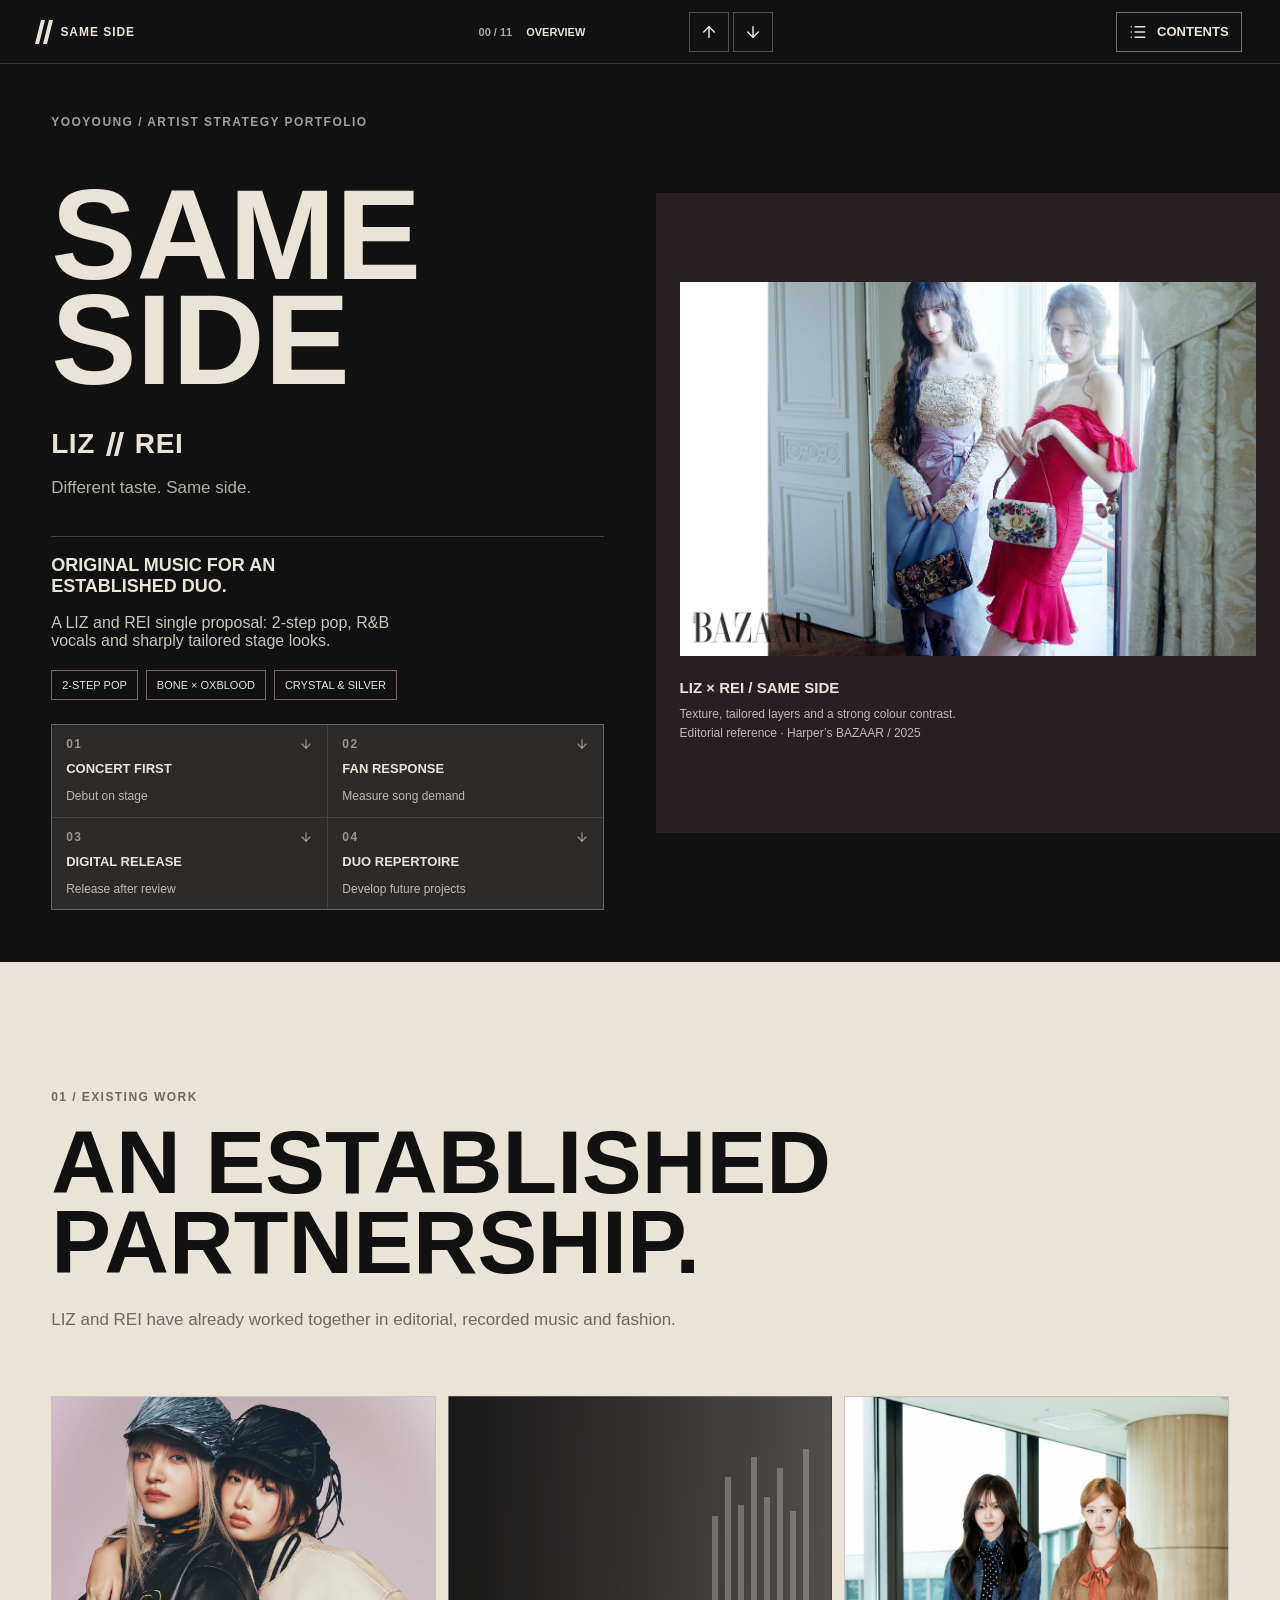
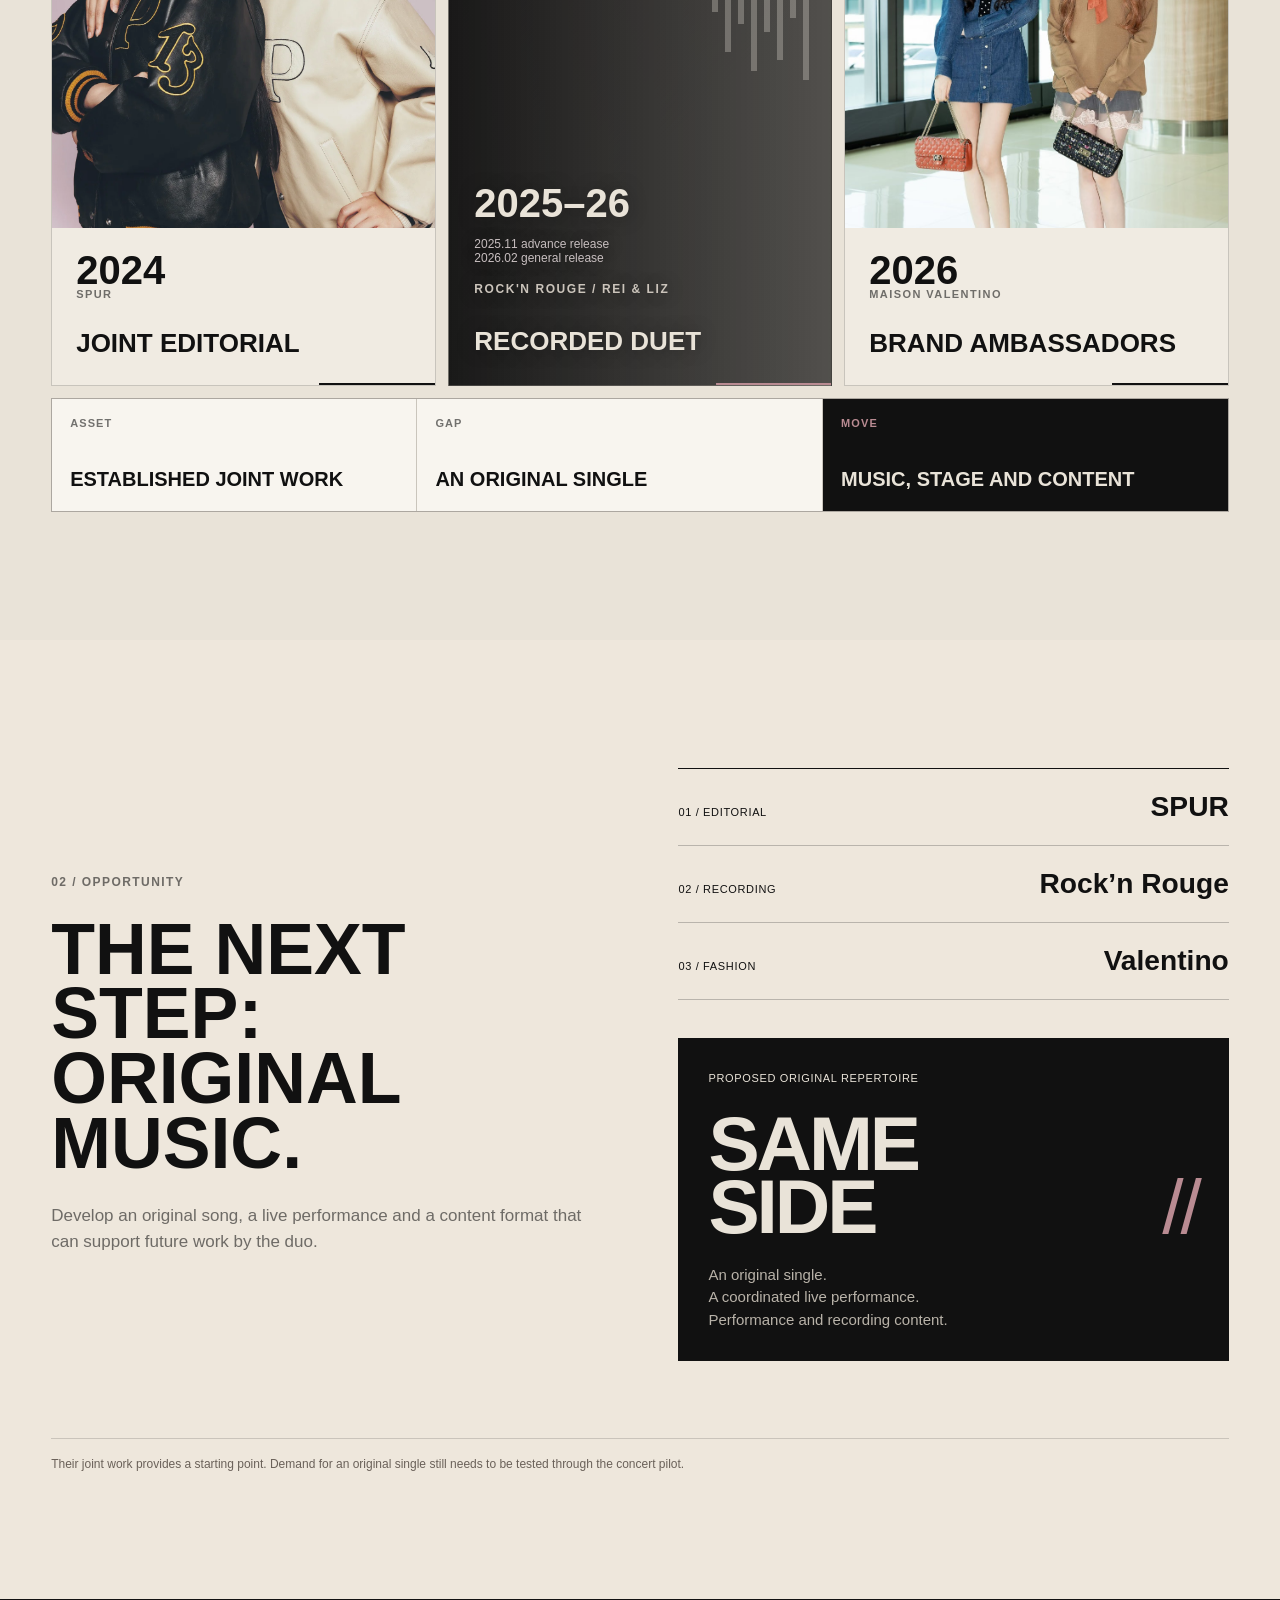
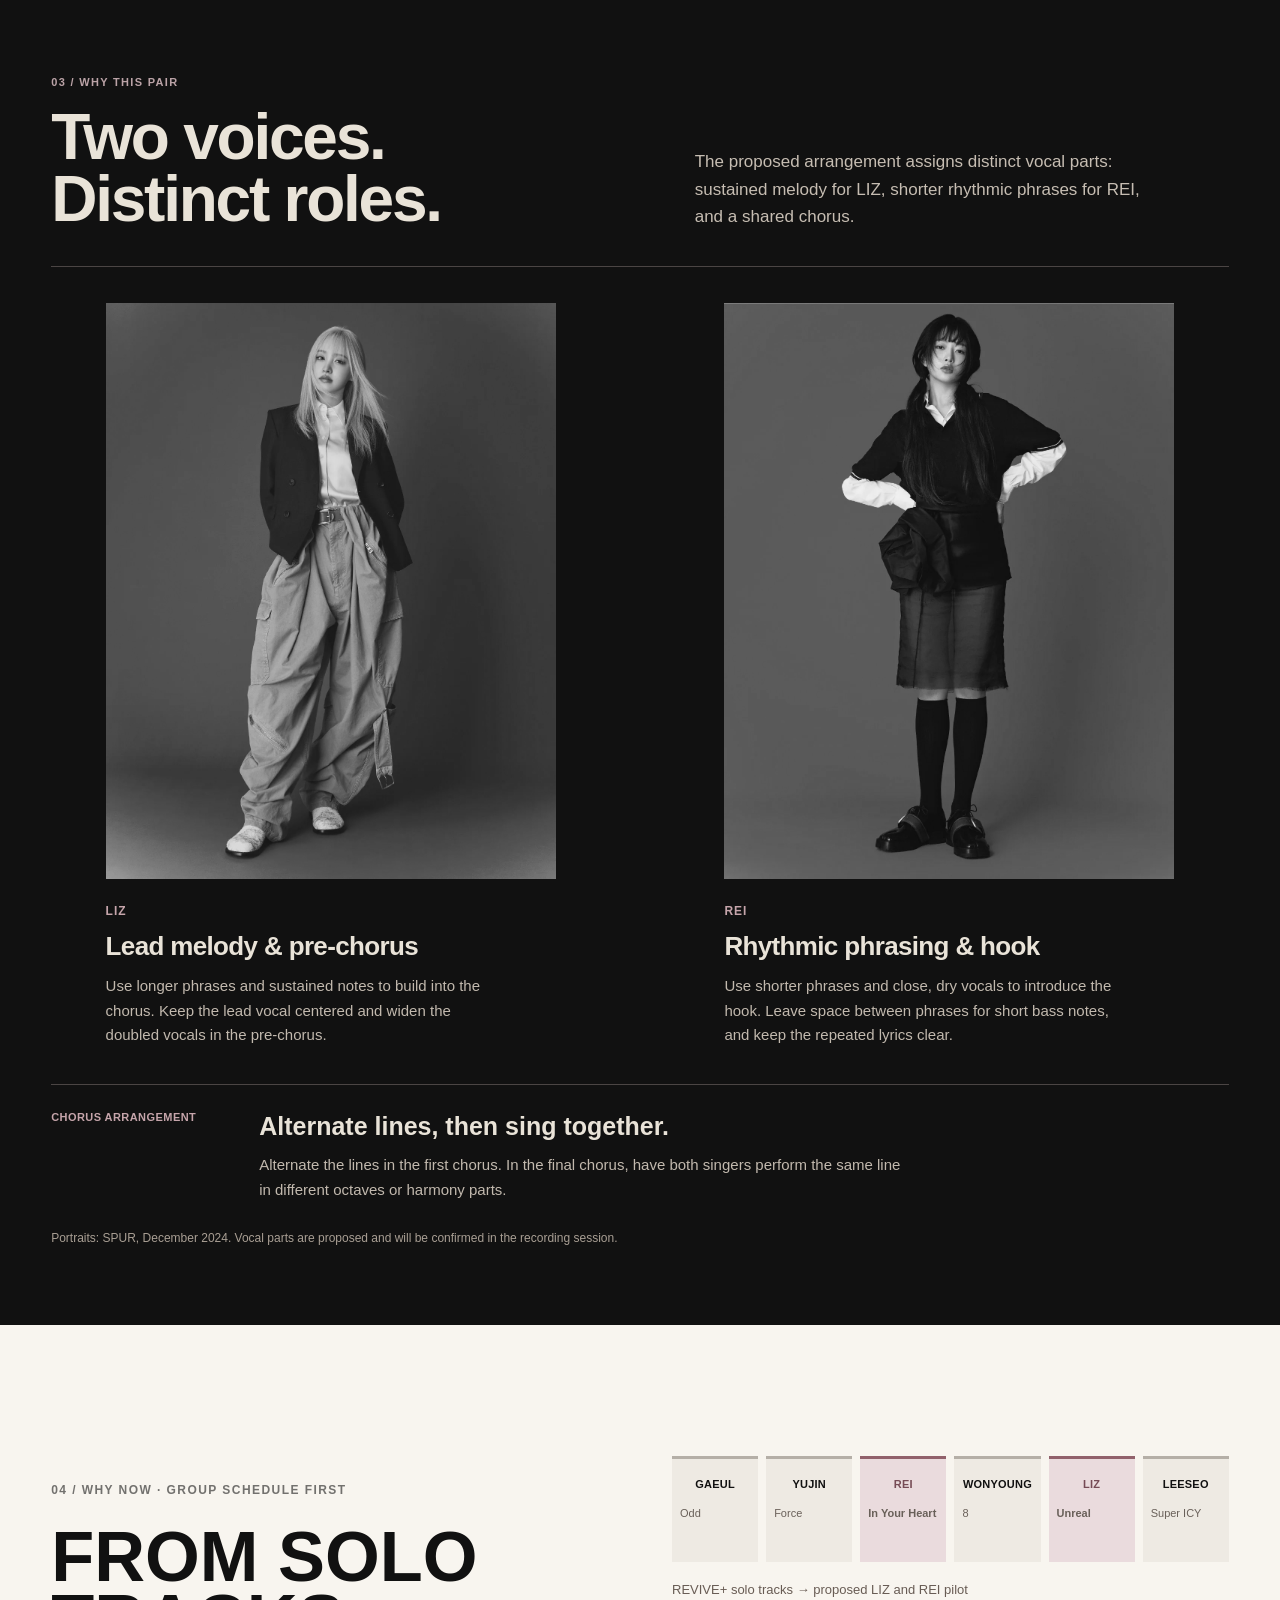
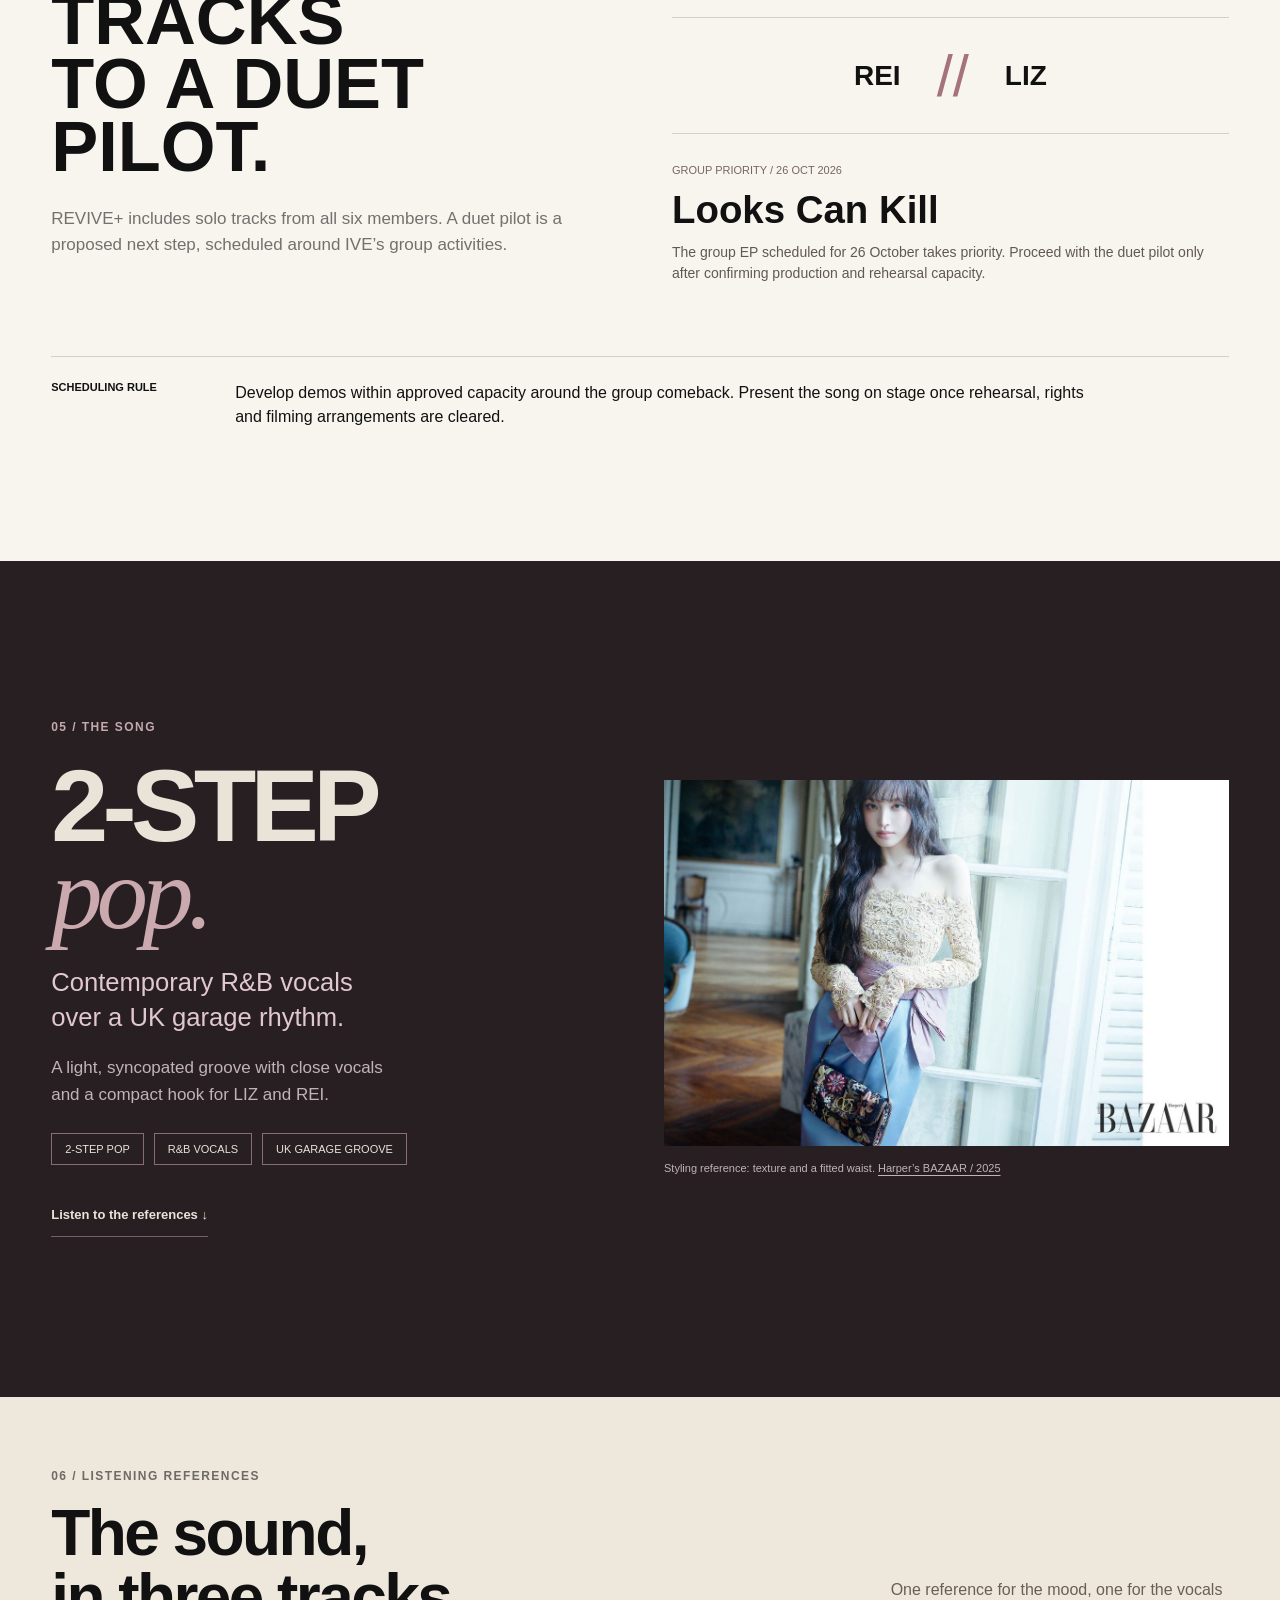
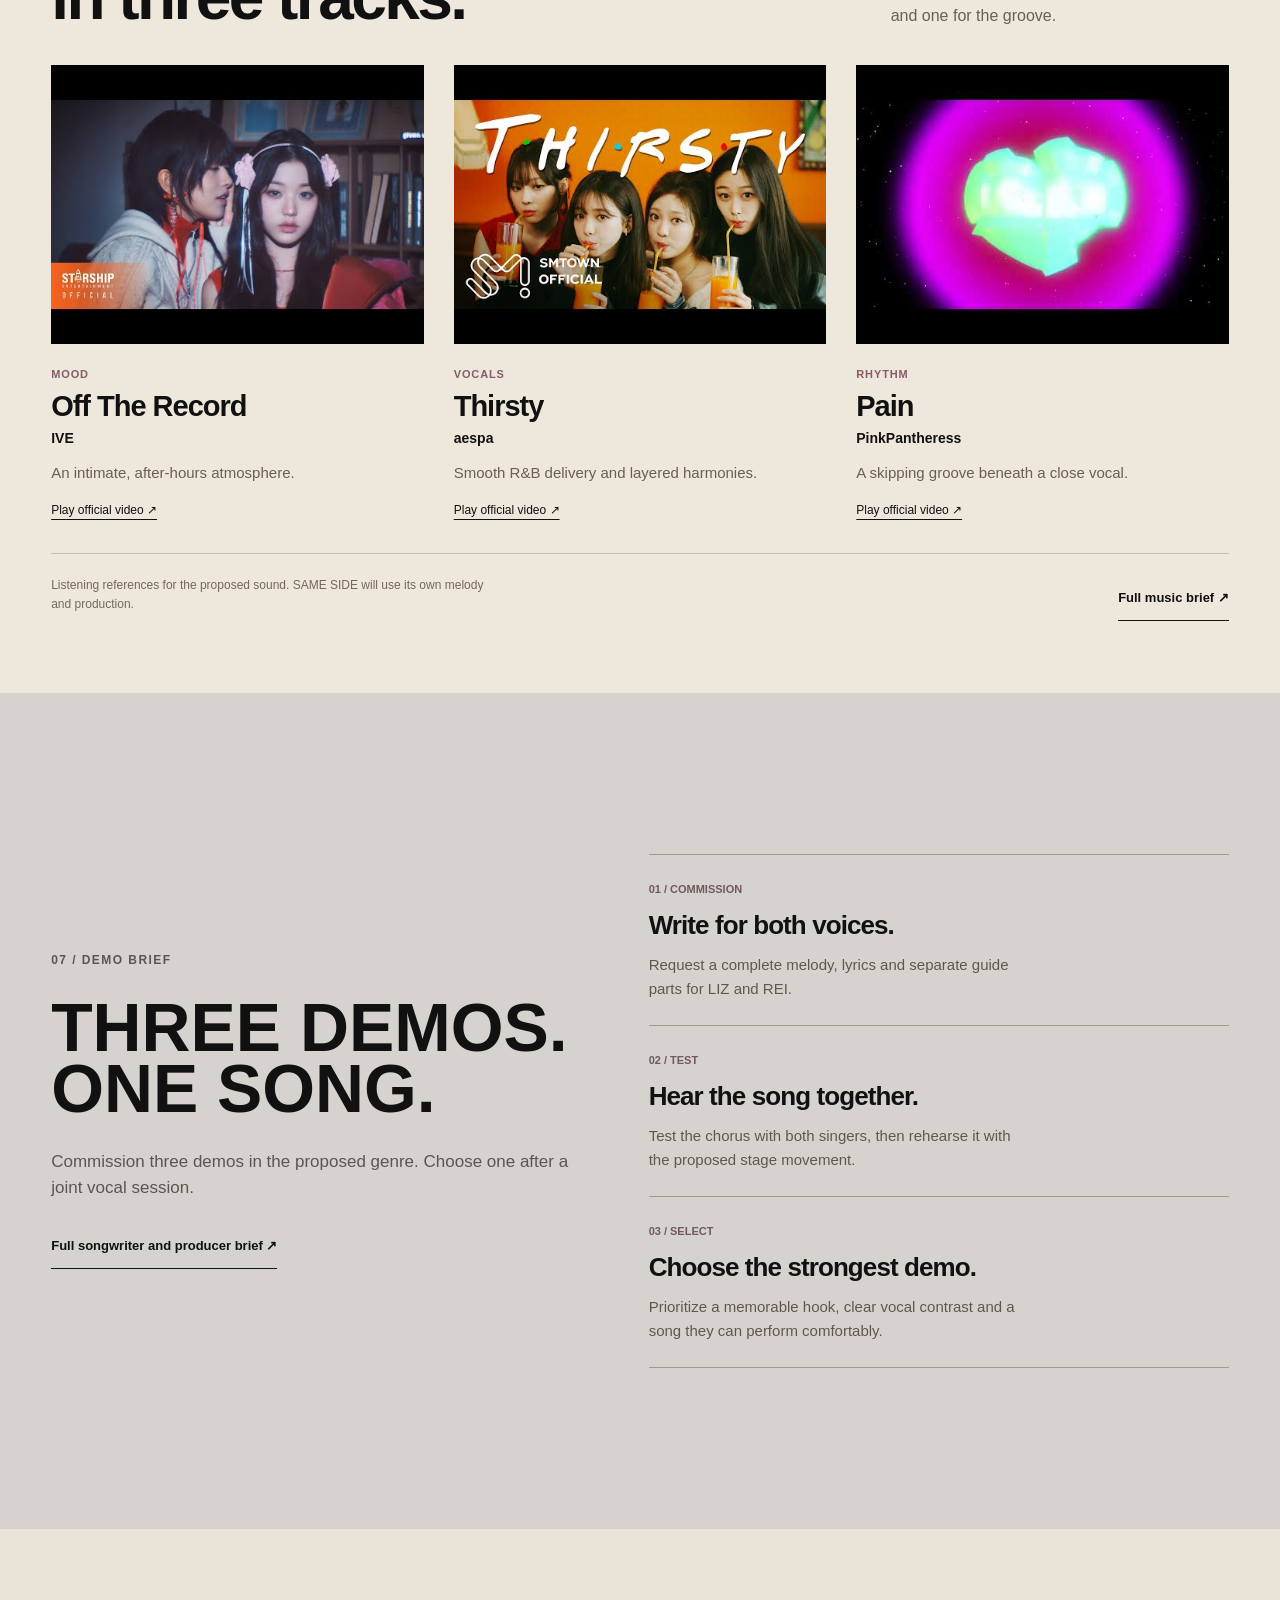
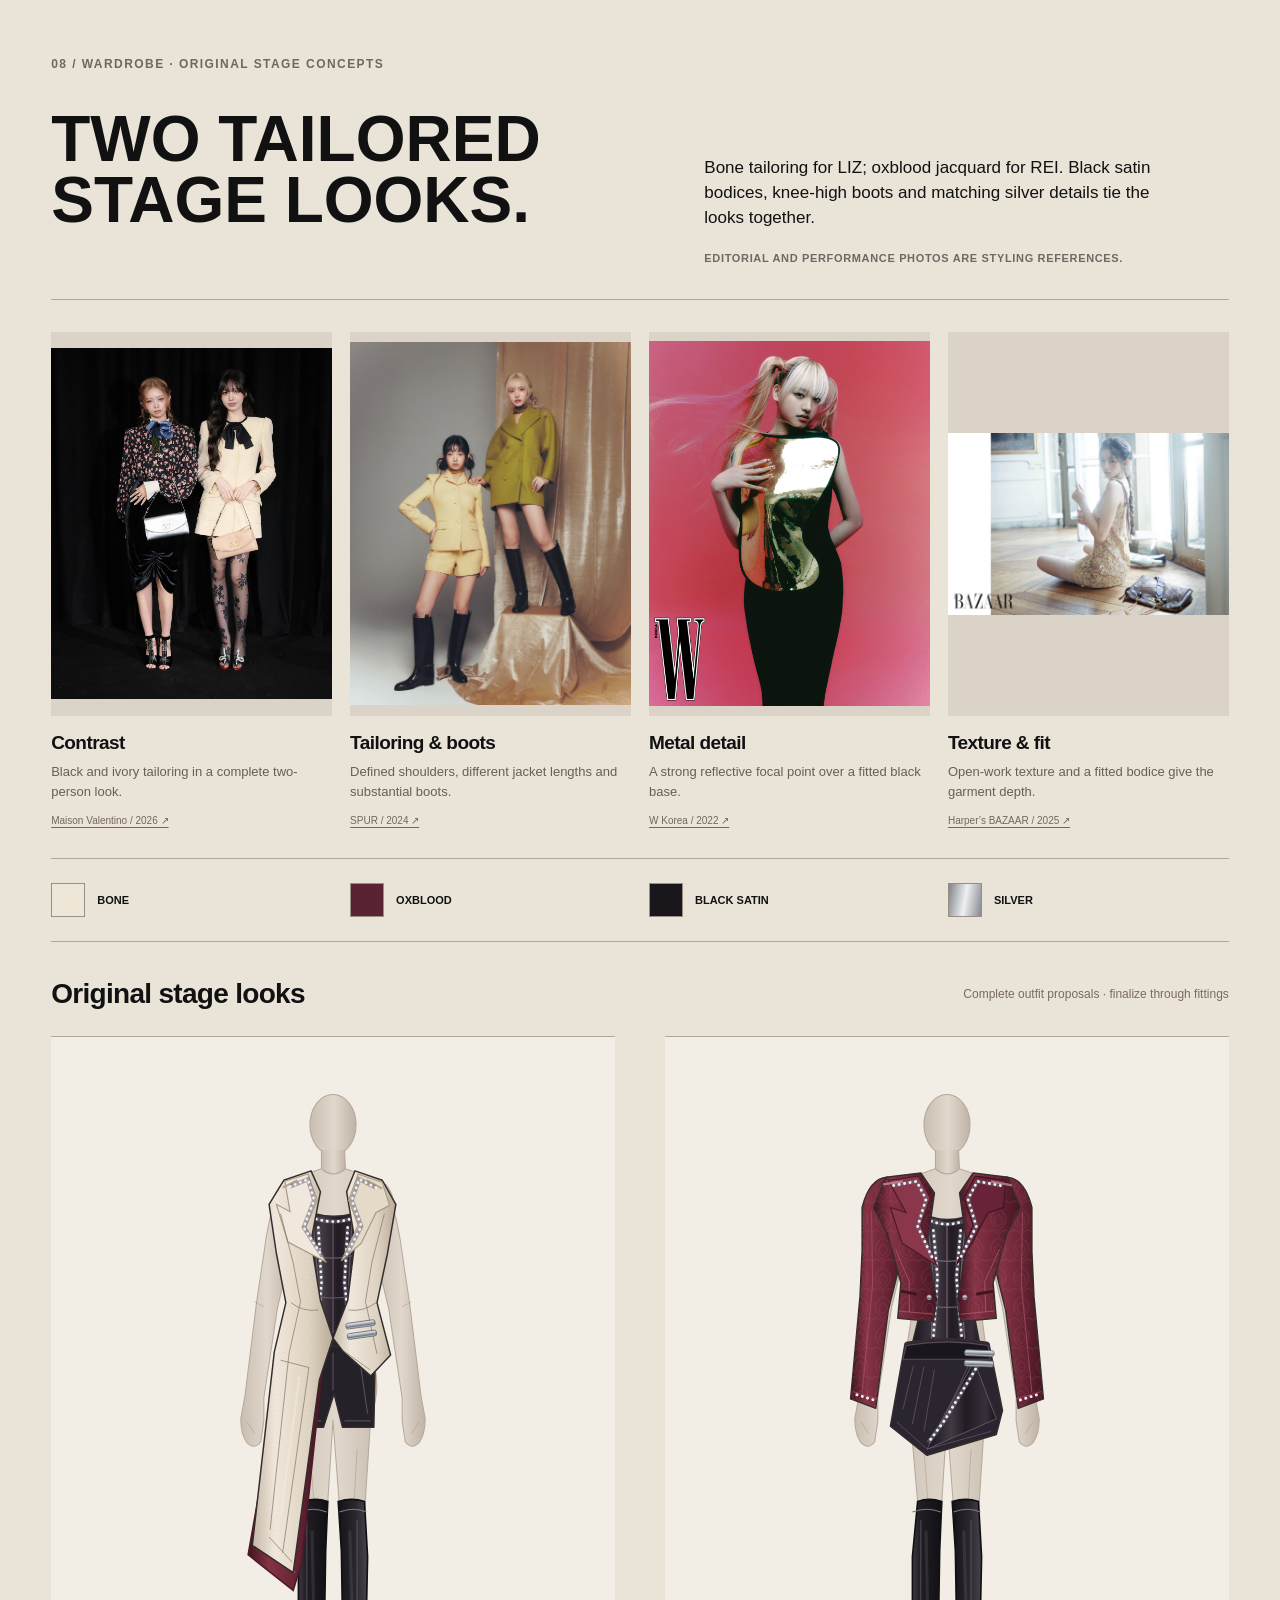
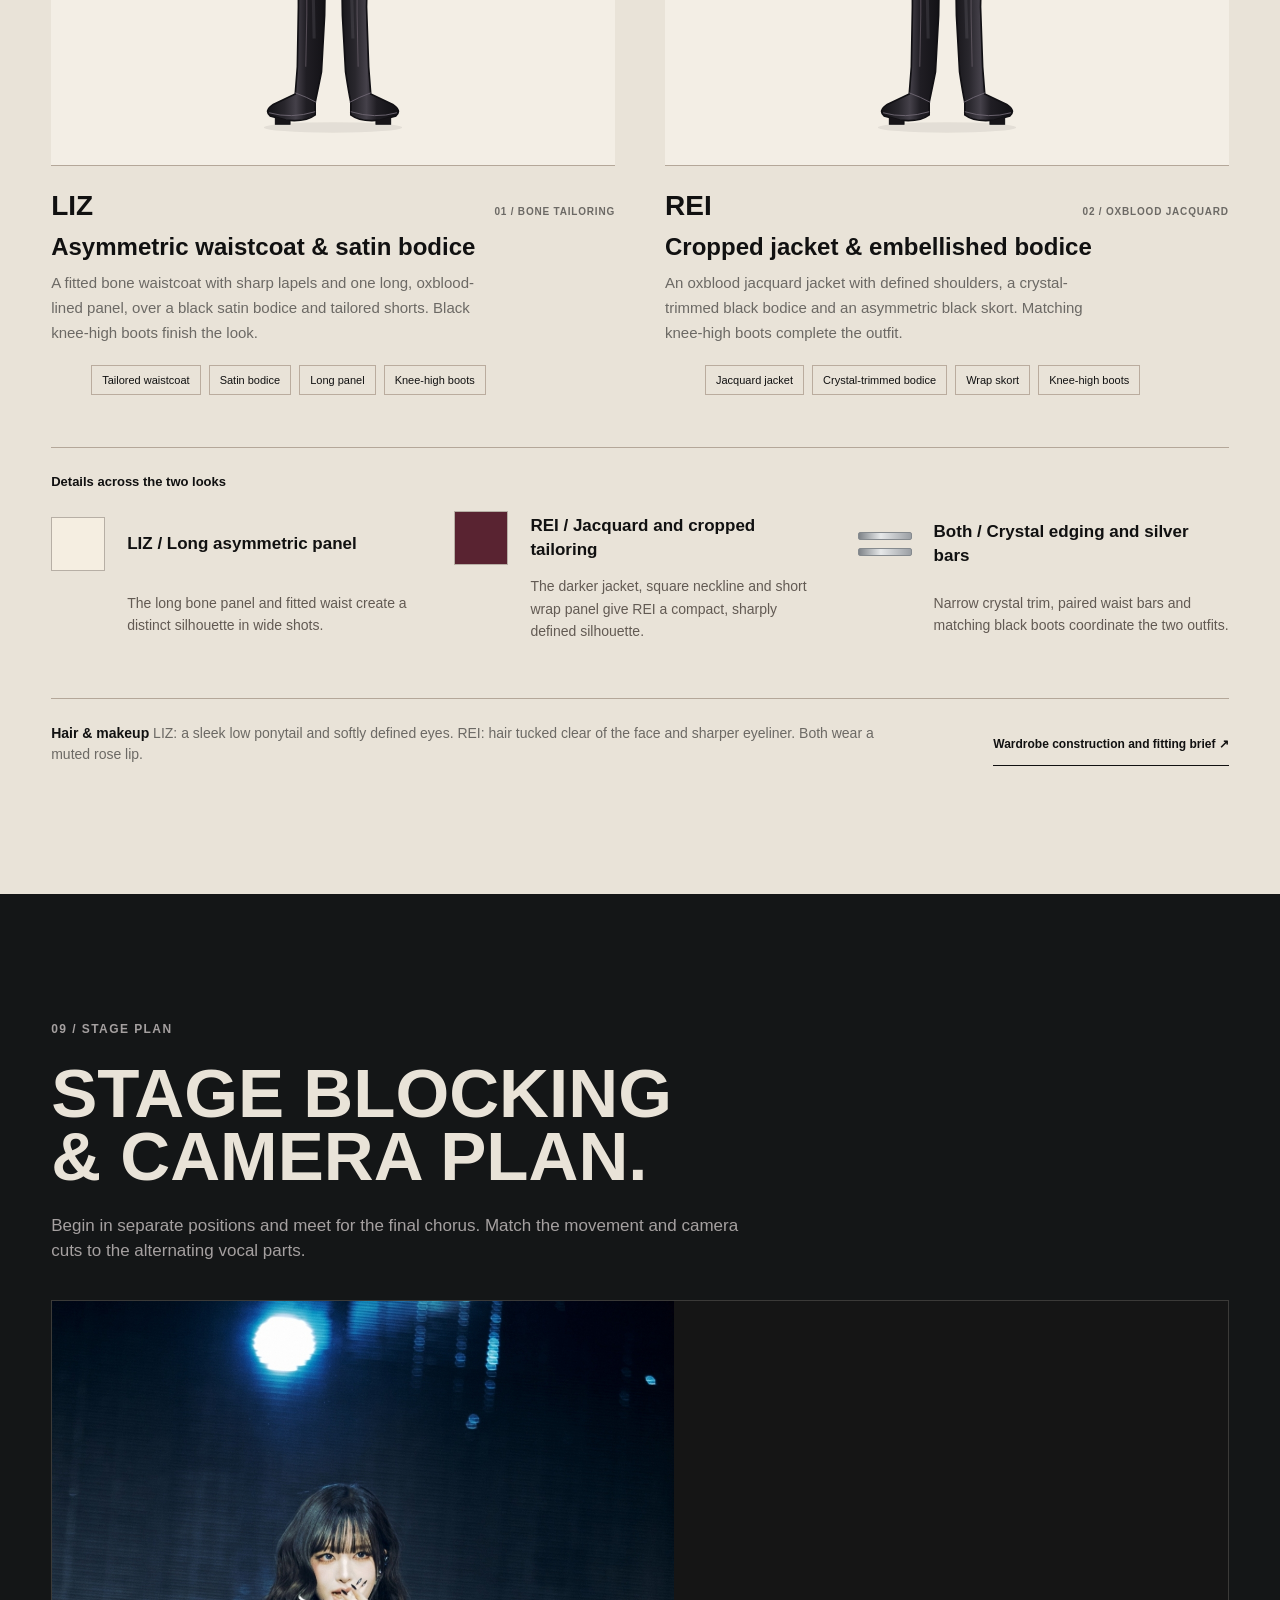
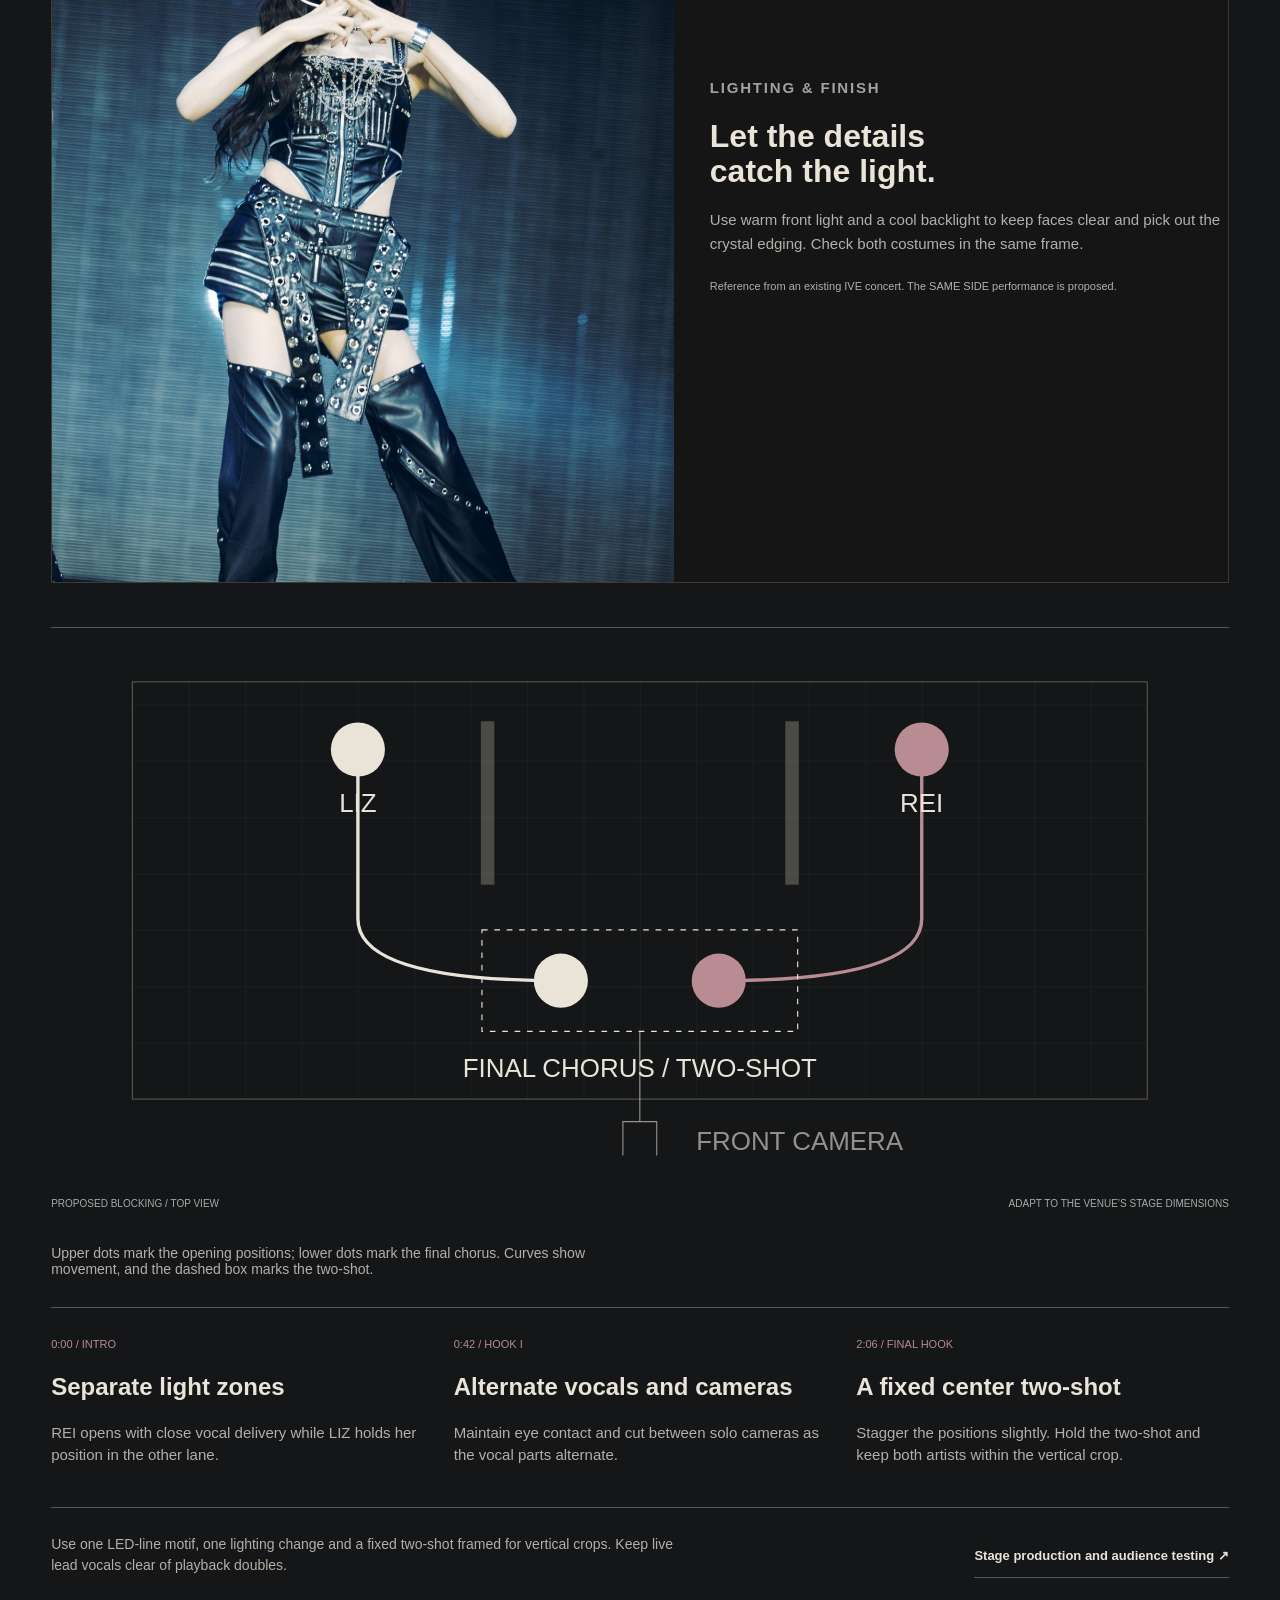
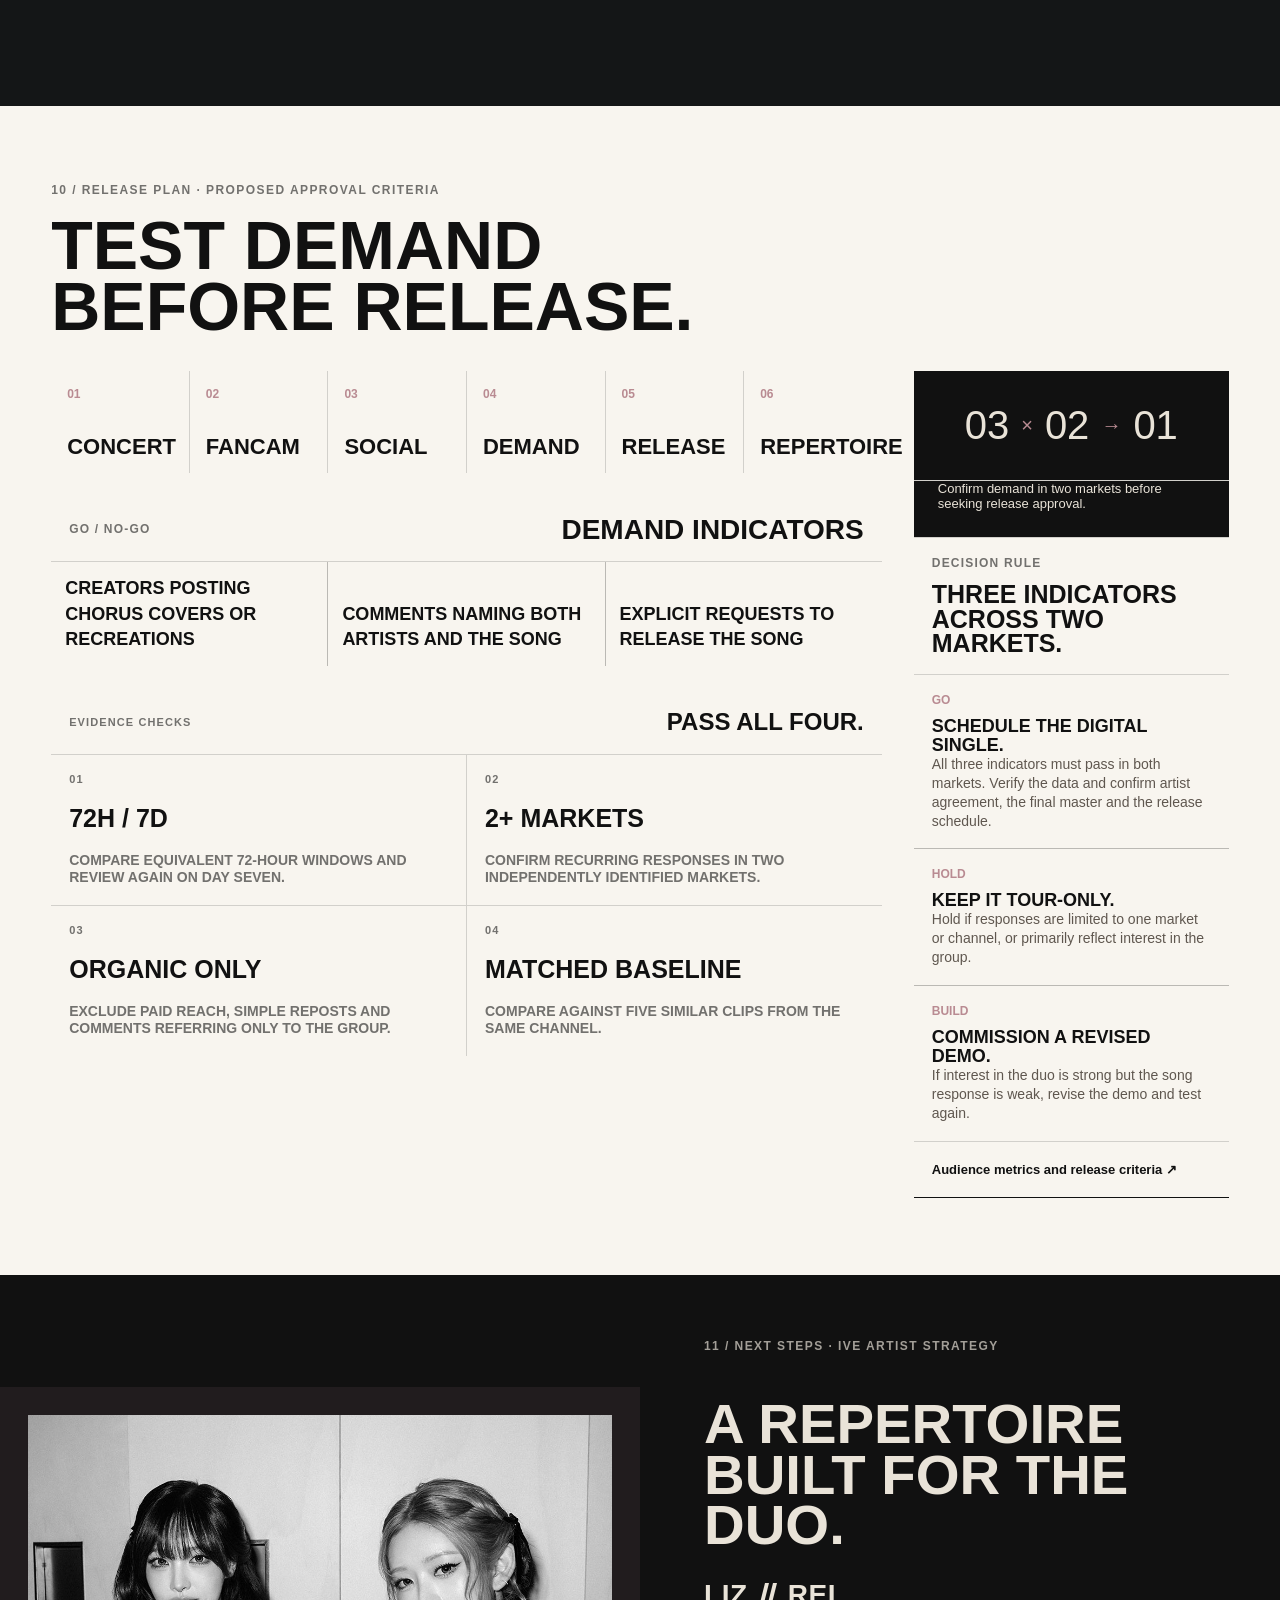
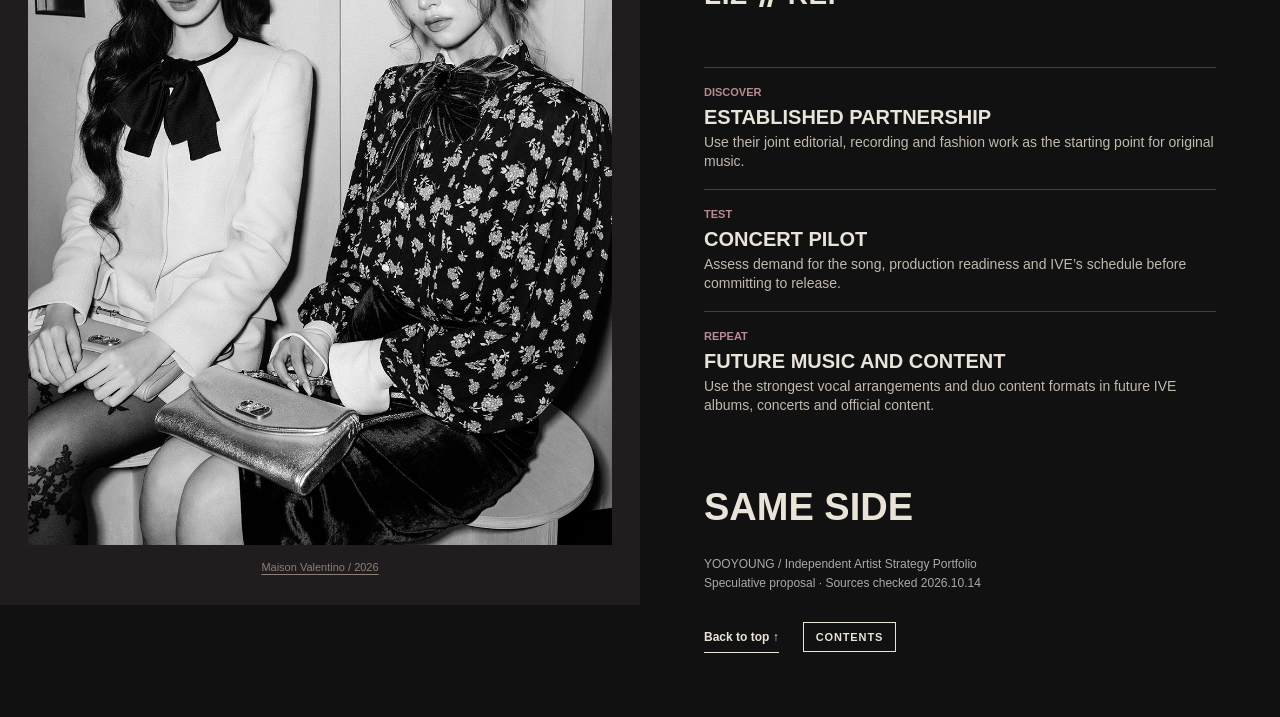
==== commit 33b84c59: "Add photo-led concept board, full stage outfits and genre-first music" ====
--- a/index.html
+++ b/index.html
@@ -5,7 +5,7 @@
   <meta name="viewport" content="width=device-width, initial-scale=1" />
   <title>SAME SIDE — IVE LIZ // REI Artist Strategy Proposal</title>
   <link rel="icon" href="assets/favicon.svg" type="image/svg+xml" />
-  <link rel="preload" as="image" href="assets/photos/valentino-ambassadors.jpg" fetchpriority="high" />
+  <link rel="preload" as="image" href="assets/photos/bazaar-duo-lace-red.jpg" fetchpriority="high" />
   <meta name="author" content="YOOYOUNG" />
   <meta name="theme-color" content="#111111" />
   <meta name="color-scheme" content="light dark" />
@@ -24,10 +24,10 @@
   <meta property="og:type" content="website" />
   <link rel="canonical" href="https://yooyoung101-blip.github.io/ive-same-side-artist-strategy/" />
   <meta property="og:url" content="https://yooyoung101-blip.github.io/ive-same-side-artist-strategy/" />
-  <meta property="og:image" content="https://yooyoung101-blip.github.io/ive-same-side-artist-strategy/assets/photos/valentino-ambassadors.jpg" />
-  <meta property="og:image:alt" content="LIZ and REI in the Maison Valentino ambassador portrait" />
+  <meta property="og:image" content="https://yooyoung101-blip.github.io/ive-same-side-artist-strategy/assets/photos/bazaar-duo-lace-red.jpg" />
+  <meta property="og:image:alt" content="LIZ and REI in the Harper’s BAZAAR editorial" />
   <meta name="twitter:card" content="summary_large_image" />
-  <meta name="twitter:image" content="https://yooyoung101-blip.github.io/ive-same-side-artist-strategy/assets/photos/valentino-ambassadors.jpg" />
+  <meta name="twitter:image" content="https://yooyoung101-blip.github.io/ive-same-side-artist-strategy/assets/photos/bazaar-duo-lace-red.jpg" />
   <meta name="twitter:title" content="SAME SIDE — IVE LIZ // REI Artist Strategy Proposal" />
   <meta
     name="twitter:description"
@@ -2554,8 +2554,9 @@
   <link rel="stylesheet" href="assets/music-lead.css" />
   <link rel="stylesheet" href="assets/wardrobe.css" />
   <link rel="stylesheet" href="assets/refinements.css" />
-  <link rel="stylesheet" href="assets/reader.css?v=20261012-en" />
-  <link rel="stylesheet" href="assets/voices.css?v=20261012-en" />
+  <link rel="stylesheet" href="assets/reader.css?v=20261014-stage" />
+  <link rel="stylesheet" href="assets/voices.css?v=20261014-stage" />
+  <link rel="stylesheet" href="assets/stage-rich.css?v=20261014-stage" />
 </head>
 <body>
   <!-- Lucide icon paths, ISC/MIT. See assets/LUCIDE_LICENSE.txt. -->
@@ -2585,9 +2586,9 @@
 
   <main>
     <section class="scene hero" id="top" data-scene-label="Overview" aria-labelledby="hero-title">
-      <div class="hero-visual" aria-hidden="true">
-        <div class="hero-panel right image-backed" data-bg-key="heroPair"></div>
-      </div>
+      <figure class="hero-visual hero-world">
+<img class="" src="assets/photos/bazaar-duo-lace-red.jpg" data-bg-key="heroWorld" width="1199" height="777" alt="LIZ and REI in textured lace and a fitted red dress for Harper’s BAZAAR" loading="eager" decoding="async" />
+<figcaption class="hero-image-caption"><strong>LIZ × REI / SAME SIDE</strong>Texture, tailored layers and a strong colour contrast.<br /><a href="https://www.harpersbazaar.co.kr/article/1891046" target="_blank" rel="noreferrer">Editorial reference · Harper’s BAZAAR / 2025</a></figcaption></figure>
       <div class="hero-copy">
         <p class="eyebrow reveal">YOOYOUNG / Artist Strategy Portfolio</p>
         <div class="hero-grid">
@@ -2606,7 +2607,8 @@
         </div>
         <div class="hero-bottom reveal">
           <p class="hero-main-copy" lang="en">ORIGINAL MUSIC FOR AN ESTABLISHED DUO.</p>
-          <p class="hero-intro" lang="en">A proposal for a LIZ and REI original single, developed from their joint work and tested on stage.</p>
+          <p class="hero-intro" lang="en">A LIZ and REI single proposal: 2-step pop, R&amp;B vocals and sharply tailored stage looks.</p>
+          <div class="hero-concept-tags"><span>2-STEP POP</span><span>BONE × OXBLOOD</span><span>CRYSTAL &amp; SILVER</span></div>
           <div class="hero-route" aria-label="SAME SIDE launch route">
             <a href="#stage">
               <small>01<svg class="nav-icon" aria-hidden="true"><use href="#icon-down"/></svg></small>
@@ -2763,200 +2765,60 @@
       <div class="calendar-rule reveal"><span>Scheduling rule</span><p lang="en">Develop demos within approved capacity around the group comeback. Present the song on stage once rehearsal, rights and filming arrangements are cleared.</p></div>
     </section>
 
-    <section class="scene song sound-identity" id="song" data-scene-label="The Song" aria-labelledby="song-title">
-      <div class="sound-heading">
-        <p class="eyebrow reveal">05 / The song</p>
-        <h2 class="headline reveal" id="song-title" lang="en">2-step<br /><em>pop.</em></h2>
-        <p class="kicker reveal" lang="en">Warm vocals over a syncopated 2-step beat. Leave space around REI’s shorter phrases and build into LIZ’s sustained melody, with both voices alternating in the chorus.</p>
-      </div>
-      <div class="sound-disc reveal" lang="en" aria-label="SAME SIDE sound identity, 114 BPM, F sharp minor with relative A major color, 76 bars">
-        <div class="disc-rings" aria-hidden="true"><div class="disc-label"><span>LIZ // REI</span><strong>SAME<br />SIDE</strong><small>114 BPM / 76 BARS</small></div></div>
-        <div class="disc-spec"><span>Writing key</span><strong>F♯ minor</strong><span>Chorus harmony</span><strong>A major</strong></div>
-      </div>
-      <div class="sound-roles reveal"><div><span>01 / REI · Verse</span><p lang="en">Open with short, conversational phrases. Keep reverb light so the vocal rhythm stays clear.</p></div><div><span>02 / LIZ · Pre-chorus</span><p lang="en">Use sustained vowels and wider chord voicings to build the pre-chorus.</p></div><div><span>03 / Both · Chorus</span><p lang="en">Alternate the hook, then join on the same phrase in the final chorus.</p></div></div>
-      <a class="brief-link" href="#music-lead">Explore the groove and vocal arrangement ↓</a>
-    </section>
-
-    <section id="music-lead" class="scene music-lead" data-scene-label="Music Direction" aria-labelledby="music-lead-title">
-      <div class="ml-wrap">
-        <header class="ml-heading">
-          <div>
-            <p class="ml-eyebrow">06 / Music direction · Arrangement and session plan</p>
-            <h2 id="music-lead-title" lang="en">Groove &amp;<br />vocal arrangement.</h2>
-          </div>
-          <div class="ml-intent">
-            <p lang="en">Arrange REI’s short rhythmic phrases alongside LIZ’s sustained melody. Use chord voicings and space in the track to build the chorus.</p>
-            <span class="ml-proposal">Proposed arrangement · confirm in the vocal session</span>
-          </div>
-        </header>
-
-        <div class="ml-console">
-          <div class="ml-console-top">
-            <p class="ml-tempo"><strong>114</strong><span>BPM<br />4/4 · 2-step</span></p>
-            <div class="ml-console-copy">
-              <h3 lang="en">A syncopated kick with a steady backbeat.</h3>
-              <p lang="en">Use three kicks per bar and snares on beats 2 and 4. Play eighth-note hats, delaying each offbeat hat by 18 ms.</p>
-            </div>
-          </div>
-          <div class="ml-pattern" role="img" aria-label="Proposed one-bar 16-step drum pattern at 114 BPM. Kick on beat 1, beat 2-and, and beat 3-and. Snare on beats 2 and 4. Closed hat on every eighth note; hats on the and of each beat are 18 milliseconds late. All other steps are rests.">
-            <div class="ml-step-grid" lang="en" aria-hidden="true">
-              <span class="ml-track-name ml-step-header">STEP</span><span class="ml-beat">1</span><span>e</span><span>&amp;</span><span>a</span><span class="ml-beat">2</span><span>e</span><span>&amp;</span><span>a</span><span class="ml-beat">3</span><span>e</span><span>&amp;</span><span>a</span><span class="ml-beat">4</span><span>e</span><span>&amp;</span><span>a</span>
-              <span class="ml-track-name">KICK</span><i class="ml-hit ml-kick"></i><i></i><i></i><i></i><i></i><i></i><i class="ml-hit ml-kick"></i><i></i><i></i><i></i><i class="ml-hit ml-kick"></i><i></i><i></i><i></i><i></i><i></i>
-              <span class="ml-track-name">SNARE</span><i></i><i></i><i></i><i></i><i class="ml-hit ml-snare"></i><i></i><i></i><i></i><i></i><i></i><i></i><i></i><i class="ml-hit ml-snare"></i><i></i><i></i><i></i>
-              <span class="ml-track-name">HAT</span><i class="ml-hit ml-hat"></i><i></i><i class="ml-hit ml-hat ml-late"></i><i></i><i class="ml-hit ml-hat"></i><i></i><i class="ml-hit ml-hat ml-late"></i><i></i><i class="ml-hit ml-hat"></i><i></i><i class="ml-hit ml-hat ml-late"></i><i></i><i class="ml-hit ml-hat"></i><i></i><i class="ml-hit ml-hat ml-late"></i><i></i>
-            </div>
-          </div>
-          <div class="ml-console-bottom">
-            <p class="ml-pattern-key" lang="en"><span class="ml-key-hit" aria-hidden="true"></span>Hit <span class="ml-key-late" aria-hidden="true"></span>Late hat <span class="ml-grid-note">1 bar · sixteenth-note grid · initial pattern</span></p>
-            <div class="ml-audition" hidden>
-              <button type="button" class="ml-play" id="ml-audition-button" aria-pressed="false" aria-describedby="ml-audition-note">Play arrangement sketch <span aria-hidden="true">&#9654;</span></button>
-              <span class="ml-audio-state" id="ml-audio-state" role="status">4 bars · 8.4 seconds</span>
-            </div>
-          </div>
-          <p class="ml-audio-note" id="ml-audition-note" hidden lang="en">Four-bar synthesized sketch using the verse progression F#m9 / Dmaj7 / Aadd9 / E6. Drums, bass and chords only; no artist recordings or vocals.</p>
-        </div>
-
-        <div class="ml-writing">
-          <div class="ml-harmony">
-            <p class="ml-eyebrow">01 / Harmonic lift</p>
-            <h3 lang="en">A brighter chorus<br />without a key change.</h3>
-            <p class="ml-chords">Aadd9 <span>→</span> E/G# <span>→</span> F#m9 <span>→</span> Dmaj7</p>
-            <p lang="en">F♯ minor and A major share a key signature. Open the chorus on Aadd9, spread the upper chord tones and sustain the bass to create lift without changing key.</p>
-          </div>
-          <div class="ml-vocals">
-            <p class="ml-eyebrow">02 / Vocal arrangement</p>
-            <div class="ml-voice-row"><strong>REI</strong><p lang="en">Record a close, dry lead. Leave space after consonants for short bass responses, and keep whispered tags low behind the lead.</p></div>
-            <div class="ml-voice-row"><strong>LIZ</strong><p lang="en">Use sustained melodic phrases. Widen the vocal doubles in the pre-chorus while keeping the lead centered. Test the upper harmony in the session.</p></div>
-            <p class="ml-voice-caveat" lang="en">These roles are proposed. Confirm each artist’s comfortable range and phrasing during the vocal session.</p>
-          </div>
-        </div>
-
-        <div class="ml-checkpoint">
-          <span class="ml-check-label">Vocal and mix checks</span>
-          <p lang="en">Record three chorus takes while rehearsing the blocking. Revise the key or melody if either singer strains or changes octave. If lyrics become unclear, reduce the pluck and vocal chops first.</p>
-          <a href="briefs.html?v=20261012-en#music-direction">Vocal tests and mix revisions <span aria-hidden="true">&#8599;</span></a>
-        </div>
-      </div>
-    </section>
-
-    <section class="scene demo-brief commissioning" id="demo" data-scene-label="Demo Brief" aria-labelledby="demo-title">
-      <div class="commissioning-heading">
-        <p class="eyebrow reveal">07 / Demo brief</p>
-        <h2 class="headline reveal" id="demo-title" lang="en">The demo<br />brief.</h2>
-        <p class="kicker reveal" lang="en">Request three complete demos with separate guide parts for LIZ and REI. Select one after a live vocal test.</p>
-        <a class="brief-link" href="briefs.html?v=20261012-en#demo">Full songwriter and producer brief ↗</a>
-      </div>
-      <div class="session-form reveal" lang="en" aria-label="76-bar arrangement at 114 BPM, approximately 2 minutes 40 seconds">
-        <div class="session-top"><strong>76 BARS</strong><span>4/4 · 114 BPM · 2:40</span></div>
-        <div class="session-row"><span>01–04</span><i style="--bars:4"></i><strong>Intro</strong><small>REI</small></div>
-        <div class="session-row"><span>05–12</span><i style="--bars:8"></i><strong>Verse I</strong><small>REI</small></div>
-        <div class="session-row"><span>13–20</span><i style="--bars:8"></i><strong>Pre-chorus I</strong><small>LIZ</small></div>
-        <div class="session-row hook"><span>21–28</span><i style="--bars:8"></i><strong>Hook I</strong><small>Alternating vocals</small></div>
-        <div class="session-row"><span>29–36</span><i style="--bars:8"></i><strong>Verse II</strong><small>REI</small></div>
-        <div class="session-row"><span>37–44</span><i style="--bars:8"></i><strong>Pre-chorus II</strong><small>LIZ</small></div>
-        <div class="session-row hook"><span>45–52</span><i style="--bars:8"></i><strong>Hook II</strong><small>Earlier vocal overlap</small></div>
-        <div class="session-row"><span>53–60</span><i style="--bars:8"></i><strong>Bridge</strong><small>Alternating phrases</small></div>
-        <div class="session-row hook final"><span>61–76</span><i style="--bars:16"></i><strong>Final hook</strong><small>Shared phrase</small></div>
-      </div>
-      <div class="supply-line reveal"><div><span>Submit</span><p lang="en">Complete melody · two vocal guide parts · 15-second hook · lyrics, BPM and key · proposed splits · sample disclosures</p></div><div><span>Approve</span><p lang="en">Uncorrected vocal test · blocking rehearsal · hook recall · aligned 24-bit / 48 kHz stems</p></div></div>
-    </section>
-
-<section class="scene visual-code" id="visual" data-scene-label="Wardrobe" aria-labelledby="visual-title">
-  <div class="vc-layout">
-    <header class="vc-heading">
-      <p class="eyebrow">08 / Wardrobe · Proposed stage looks</p>
-      <h2 class="subheadline" id="visual-title" lang="en">Coordinated<br>stage wardrobe.</h2>
-      <p class="vc-intro" lang="en">Use distinct silhouettes with a coordinated palette and matching hardware. The final chorus two-shot should show two individual looks that belong together.</p>
-      <p class="vc-status" lang="en">Original wardrobe concepts · finalize after sample fitting</p>
-    </header>
-
-    <div class="vc-looks" aria-label="Original proposed garment flats">
-      <figure class="vc-look vc-look-liz">
-        <div class="vc-flat-wrap">
-          <svg class="vc-flat" viewBox="0 0 300 450" role="img" aria-labelledby="vc-liz-title vc-liz-desc">
-            <title id="vc-liz-title">LIZ: ivory longline tunic and fitted stage shorts</title>
-            <desc id="vc-liz-desc">Original front garment flat. Sleeveless stretch-cady tunic with a clean waist, an asymmetric lower panel, matching shorts underneath, and two silver bars at the waist.</desc>
-            <defs>
-              <pattern id="vc-cady-grain" width="6" height="6" patternUnits="userSpaceOnUse"><path d="M0 2h2M4 5h2" stroke="#9a9488" stroke-opacity=".18" stroke-width=".6"/></pattern>
-            </defs>
-            <path class="vc-guide" d="M150 24v388M57 174h186M57 256h186"/>
-            <path d="M110 194H190L194 261H155L150 243L145 261H106Z" fill="#ddd6c9" stroke="#555047" stroke-width="1.5"/>
-            <path d="M111 210h78M150 211v32M119 221l-3 29M180 221l4 29" fill="none" stroke="#9a9488" stroke-width="1"/>
-            <path d="M91 66L125 52Q150 77 175 52L209 66L195 128L189 179L199 236L176 246L161 385H89L111 179L105 128Z" fill="#f4f0e6" stroke="#555047" stroke-width="2" stroke-linejoin="round"/>
-            <path d="M91 66L125 52Q150 77 175 52L209 66L195 128L189 179L199 236L176 246L161 385H89L111 179L105 128Z" fill="url(#vc-cady-grain)"/>
-            <path d="M125 52Q150 88 175 52M101 71l11 50M199 71l-11 50M121 103l8 80-11 186M179 103l-8 80 11 49M112 184h76M95 375h60M174 181l-23 194M179 236l14-6" fill="none" stroke="#aaa294" stroke-width="1.2"/>
-            <path d="M114 194l-9 52M186 194l9 52" fill="none" stroke="#aaa294" stroke-width="1.2"/>
-            <rect x="171" y="174" width="24" height="5" rx="1" fill="#b6bbc0" stroke="#5d6267" stroke-width="1"/>
-            <rect x="171" y="183" width="24" height="5" rx="1" fill="#b6bbc0" stroke="#5d6267" stroke-width="1"/>
-            <path class="vc-callout-line" d="M196 180h40v-17M117 294H60v18"/>
-            <text class="vc-svg-label" x="228" y="151" text-anchor="end">PAIRED BARS</text>
-            <text class="vc-svg-label" x="57" y="324">LONG PANEL</text>
-            <text class="vc-svg-foot" x="150" y="430" text-anchor="middle">FRONT / ORIGINAL FLAT</text>
-          </svg>
-        </div>
-        <figcaption>
-          <p class="vc-artist">LIZ <span>01 / Long silhouette</span></p>
-          <h3 lang="en">Stretch-cady tunic</h3>
-          <p lang="en">A sleeveless tunic with a defined waist and an asymmetric long panel over matching stage shorts.</p>
-        </figcaption>
-      </figure>
-
-      <figure class="vc-look vc-look-rei">
-        <div class="vc-flat-wrap">
-          <svg class="vc-flat" viewBox="0 0 300 450" role="img" aria-labelledby="vc-rei-title vc-rei-desc">
-            <title id="vc-rei-title">REI: ink fine-rib cropped top and high-waist skort</title>
-            <desc id="vc-rei-desc">Original front garment flat. Short-sleeved fine-rib crew-neck top, fitted high-waist skort with a fixed asymmetric overlay and two silver bars at the waistband.</desc>
-            <defs>
-              <pattern id="vc-knit-rib" width="5" height="5" patternUnits="userSpaceOnUse"><path d="M2.5 0v5" stroke="#777578" stroke-opacity=".42" stroke-width=".75"/></pattern>
-            </defs>
-            <path class="vc-guide" d="M150 24v388M57 174h186M57 256h186"/>
-            <path d="M118 67Q150 86 182 67L210 80L244 138L207 157L194 127L198 221H102L106 127L93 157L56 138L90 80Z" fill="#242326" stroke="#111111" stroke-width="2" stroke-linejoin="round"/>
-            <path d="M118 67Q150 86 182 67L210 80L244 138L207 157L194 127L198 221H102L106 127L93 157L56 138L90 80Z" fill="url(#vc-knit-rib)"/>
-            <path d="M118 67Q150 104 182 67M103 211h94M63 137l29 14M209 150l28-13M106 127l-1 78M194 127l1 78" fill="none" stroke="#959094" stroke-width="1.1"/>
-            <path d="M103 255H197L218 356H82Z" fill="#343136" stroke="#111111" stroke-width="2" stroke-linejoin="round"/>
-            <path d="M105 278H195L196 362H155L150 344L145 362H104Z" fill="#242326" stroke="#111111" stroke-width="1.5"/>
-            <path d="M103 255H197L218 345L143 364L82 345Z" fill="#343136" stroke="#111111" stroke-width="2" stroke-linejoin="round"/>
-            <path d="M104 271h92M187 279l-44 85M108 286l-14 46M202 332l10 9" fill="none" stroke="#88818a" stroke-width="1.2"/>
-            <rect x="171" y="257" width="24" height="5" rx="1" fill="#b6bbc0" stroke="#5d6267" stroke-width="1"/>
-            <rect x="171" y="266" width="24" height="5" rx="1" fill="#b6bbc0" stroke="#5d6267" stroke-width="1"/>
-            <path class="vc-callout-line" d="M197 263h40v-20M109 182H61v-18"/>
-            <text class="vc-svg-label" x="233" y="232" text-anchor="end">PAIRED BARS</text>
-            <text class="vc-svg-label" x="58" y="152">FINE RIB</text>
-            <text class="vc-svg-foot" x="150" y="430" text-anchor="middle">FRONT / ORIGINAL FLAT</text>
-          </svg>
-        </div>
-        <figcaption>
-          <p class="vc-artist">REI <span>02 / Cropped layers</span></p>
-          <h3 lang="en">Rib-knit top and skort</h3>
-          <p lang="en">A cropped rib-knit top and high-waist skort with built-in shorts. Secure the asymmetric overlay so it stays clear during movement.</p>
-        </figcaption>
-      </figure>
+    <section class="scene song sound-identity genre-scene" id="song" data-scene-label="The Song" aria-labelledby="song-title">
+<div class="sound-heading"><p class="eyebrow">05 / The song</p><h2 class="headline" id="song-title">2-step<br /><em>pop.</em></h2>
+<p class="genre-line">Contemporary R&amp;B vocals over a UK garage rhythm.</p><p class="genre-summary">A light, syncopated groove with close vocals and a compact hook for LIZ and REI.</p>
+<div class="genre-tags"><span>2-step pop</span><span>R&amp;B vocals</span><span>UK garage groove</span></div>
+<a class="brief-link" href="#music-lead">Listen to the references ↓</a></div>
+<figure class="feature-photo"><img class="" src="assets/photos/bazaar-liz-texture.jpg" data-bg-key="songTexture" width="1199" height="777" alt="LIZ in an open-work ivory layer with a substantial waist bow" loading="lazy" decoding="async" />
+<figcaption class="photo-credit">Styling reference: texture and a fitted waist. <a href="https://www.harpersbazaar.co.kr/article/1891046" target="_blank" rel="noreferrer">Harper’s BAZAAR / 2025</a></figcaption></figure>
+</section>
+
+    <section id="music-lead" class="scene listening-scene" data-scene-label="Listening References" aria-labelledby="music-lead-title"><header class="listening-heading"><div><p class="eyebrow">06 / Listening references</p><h2 id="music-lead-title">The sound,<br />in three tracks.</h2></div><p>One reference for the mood, one for the vocals and one for the groove.</p></header><div class="listening-grid"><article class="listening-reference"><a href="https://www.youtube.com/watch?v=_ApV7Lm87cg" target="_blank" rel="noreferrer"><img class="" src="assets/photos/reference-ive.jpg" data-bg-key="referenceIVE" width="480" height="360" alt="IVE — Off The Record official video thumbnail" loading="lazy" decoding="async" /><p class="reference-cue">Mood</p><h3>Off The Record</h3><p class="reference-artist">IVE</p><p class="reference-description">An intimate, after-hours atmosphere.</p><span class="reference-link">Play official video ↗</span></a></article><article class="listening-reference"><a href="https://www.youtube.com/watch?v=i0RCcSBPjuU" target="_blank" rel="noreferrer"><img class="" src="assets/photos/reference-aespa.jpg" data-bg-key="referenceAespa" width="480" height="360" alt="aespa — Thirsty official video thumbnail" loading="lazy" decoding="async" /><p class="reference-cue">Vocals</p><h3>Thirsty</h3><p class="reference-artist">aespa</p><p class="reference-description">Smooth R&B delivery and layered harmonies.</p><span class="reference-link">Play official video ↗</span></a></article><article class="listening-reference"><a href="https://www.youtube.com/watch?v=REzdbqfiN9o" target="_blank" rel="noreferrer"><img class="" src="assets/photos/reference-pinkpantheress.jpg" data-bg-key="referencePinkPantheress" width="480" height="360" alt="PinkPantheress — Pain official video thumbnail" loading="lazy" decoding="async" /><p class="reference-cue">Rhythm</p><h3>Pain</h3><p class="reference-artist">PinkPantheress</p><p class="reference-description">A skipping groove beneath a close vocal.</p><span class="reference-link">Play official video ↗</span></a></article></div><div class="listening-bottom"><p>Listening references for the proposed sound. SAME SIDE will use its own melody and production.</p><a class="brief-link" href="briefs.html?v=20261014-stage#music-direction">Full music brief ↗</a></div></section>
+
+    <section class="scene demo-brief commissioning" id="demo" data-scene-label="Demo Brief" aria-labelledby="demo-title"><div class="commissioning-heading"><p class="eyebrow">07 / Demo brief</p><h2 class="headline" id="demo-title">Three demos.<br />One song.</h2><p class="kicker">Commission three demos in the proposed genre. Choose one after a joint vocal session.</p><a class="brief-link" href="briefs.html?v=20261014-stage#demo">Full songwriter and producer brief ↗</a></div><div class="demo-selection"><div><span>01 / Commission</span><h3>Write for both voices.</h3><p>Request a complete melody, lyrics and separate guide parts for LIZ and REI.</p></div><div><span>02 / Test</span><h3>Hear the song together.</h3><p>Test the chorus with both singers, then rehearse it with the proposed stage movement.</p></div><div><span>03 / Select</span><h3>Choose the strongest demo.</h3><p>Prioritize a memorable hook, clear vocal contrast and a song they can perform comfortably.</p></div></div></section>
+
+<section class="scene visual-code stage-wardrobe" id="visual" data-scene-label="Wardrobe" aria-labelledby="visual-title"><div class="vc-layout"><header class="vc-heading">
+  <p class="eyebrow">08 / Wardrobe · Original stage concepts</p>
+  <h2 class="subheadline" id="visual-title" lang="en">Two tailored<br>stage looks.</h2>
+  <p class="vc-intro" lang="en">Bone tailoring for LIZ; oxblood jacquard for REI. Black satin bodices, knee-high boots and matching silver details tie the looks together.</p>
+  <p class="vc-status" lang="en">Editorial and performance photos are styling references.</p>
+</header><div class="style-moodboard"><figure><img class="" src="assets/photos/valentino-full-look.jpg" data-bg-key="wardrobeContrast" width="1080" height="1350" alt="LIZ and REI in contrasting black and ivory full-length looks" loading="lazy" decoding="async" /><figcaption><h3>Contrast</h3><p>Black and ivory tailoring in a complete two-person look.</p><a class="mood-source" href="https://prtimes.jp/main/html/rd/p/000000257.000101366.html" target="_blank" rel="noreferrer">Maison Valentino / 2026 ↗</a></figcaption></figure><figure><img class="" src="assets/photos/spur-tailoring-boots.jpg" data-bg-key="wardrobeTailoring" width="1200" height="1550" alt="LIZ and REI in tailored layers, substantial neck pieces and tall boots" loading="lazy" decoding="async" /><figcaption><h3>Tailoring & boots</h3><p>Defined shoulders, different jacket lengths and substantial boots.</p><a class="mood-source" href="https://spur.hpplus.jp/culture/topics/2024-11-23-r-Vk2Q/" target="_blank" rel="noreferrer">SPUR / 2024 ↗</a></figcaption></figure><figure><img class="" src="assets/photos/wkorea-metal-bodice.jpg" data-bg-key="wardrobeMetal" width="1078" height="1400" alt="LIZ in a fitted black dress with a reflective gold-toned front piece" loading="lazy" decoding="async" /><figcaption><h3>Metal detail</h3><p>A strong reflective focal point over a fitted black base.</p><a class="mood-source" href="https://www.wkorea.com/2022/04/25/%EB%8D%94-%EB%B9%A0%EC%A0%B8-%EA%B9%8A%EC%9D%B4-%EC%95%84%EC%9D%B4%EB%B8%8C/" target="_blank" rel="noreferrer">W Korea / 2022 ↗</a></figcaption></figure><figure><img class="" src="assets/photos/bazaar-rei-texture.jpg" data-bg-key="wardrobeTexture" width="1199" height="777" alt="REI in a fitted crochet mini dress with open-work texture" loading="lazy" decoding="async" /><figcaption><h3>Texture & fit</h3><p>Open-work texture and a fitted bodice give the garment depth.</p><a class="mood-source" href="https://www.harpersbazaar.co.kr/article/1891046" target="_blank" rel="noreferrer">Harper’s BAZAAR / 2025 ↗</a></figcaption></figure></div><div class="stage-palette" aria-label="Proposed costume palette"><span><i style="background:#eee7d8"></i>Bone</span><span><i style="background:#592331"></i>Oxblood</span><span><i style="background:#19171b"></i>Black satin</span><span><i style="background:linear-gradient(100deg,#80858b,#eef0f2,#85898e)"></i>Silver</span></div><div class="look-heading"><h3>Original stage looks</h3><p>Complete outfit proposals · finalize through fittings</p></div><div class="vc-looks"><figure class="vc-look"><div class="vc-flat-wrap"><img class="full-look" src="assets/stage-look-liz.svg" width="320" height="650" alt="Original LIZ wardrobe proposal: bone waistcoat with a long oxblood-lined panel, black bodice, shorts and boots" loading="lazy" /></div><figcaption>
+  <p class="vc-artist">LIZ <span>01 / Bone tailoring</span></p>
+  <h3 lang="en">Asymmetric waistcoat &amp; satin bodice</h3>
+  <p lang="en">A fitted bone waistcoat with sharp lapels and one long, oxblood-lined panel, over a black satin bodice and tailored shorts. Black knee-high boots finish the look.</p>
+</figcaption><ul class="look-pieces"><li>Tailored waistcoat</li><li>Satin bodice</li><li>Long panel</li><li>Knee-high boots</li></ul></figure><figure class="vc-look"><div class="vc-flat-wrap"><img class="full-look" src="assets/stage-look-rei.svg" width="320" height="650" alt="Original REI wardrobe proposal: cropped oxblood jacquard jacket, crystal-trimmed bodice, wrap skort and boots" loading="lazy" /></div><figcaption>
+  <p class="vc-artist">REI <span>02 / Oxblood jacquard</span></p>
+  <h3 lang="en">Cropped jacket &amp; embellished bodice</h3>
+  <p lang="en">An oxblood jacquard jacket with defined shoulders, a crystal-trimmed black bodice and an asymmetric black skort. Matching knee-high boots complete the outfit.</p>
+</figcaption><ul class="look-pieces"><li>Jacquard jacket</li><li>Crystal-trimmed bodice</li><li>Wrap skort</li><li>Knee-high boots</li></ul></figure></div><div class="visual-key" aria-label="Silhouette, texture and matching details" lang="en">
+  <p class="visual-key-heading">Details across the two looks</p>
+  <div class="visual-key-items">
+    <div>
+      <i class="visual-key-swatch ivory" aria-hidden="true"></i>
+      <strong>LIZ / Long asymmetric panel</strong>
+      <p>The long bone panel and fitted waist create a distinct silhouette in wide shots.</p>
     </div>
-
-    <div class="visual-key" aria-label="Visual details linking music, wardrobe and stage" lang="en">
-      <p class="visual-key-heading" lang="en">Details across the two looks</p>
-      <div class="visual-key-items">
-        <div><i class="visual-key-swatch ivory" aria-hidden="true"></i><strong>LIZ / Long silhouette</strong><p lang="en">LIZ’s ivory tunic uses a long asymmetric panel and clean vertical seams.</p></div>
-        <div><i class="visual-key-swatch ink" aria-hidden="true"></i><strong>REI / Cropped layers</strong><p lang="en">REI’s cropped top balances the high-waist skort. Secure the overlay for dance rehearsals.</p></div>
-        <div><i class="visual-key-bars" aria-hidden="true"><b></b><b></b></i><strong>Both / Paired silver bars</strong><p lang="en">Matching pairs of silver bars coordinate the looks in the final chorus two-shot.</p></div>
-      </div>
+    <div>
+      <i class="visual-key-swatch oxblood" aria-hidden="true"></i>
+      <strong>REI / Jacquard and cropped tailoring</strong>
+      <p>The darker jacket, square neckline and short wrap panel give REI a compact, sharply defined silhouette.</p>
     </div>
-    <div class="vc-production" aria-label="Wardrobe production checks">
-      <div><span>Build</span><p lang="en">Round the hardware edges and add soft backing. Keep garment closures separate from wireless-pack access.</p></div>
-      <div><span>Stage fit</span><p lang="en">Check arm lifts, squats, lunges and turns in the full looks. Confirm panel clearance and secure shorts.</p></div>
-      <div><span>Camera</span><p lang="en">Test ivory exposure, rib-knit moiré and metal glare under the actual stage lighting.</p></div>
-    </div>
-    <div class="vc-finish">
-      <p lang="en"><strong>Hair &amp; makeup</strong> LIZ: hair tied low and kept smooth, with a soft rose lip. REI: neat hair kept clear of the face, with a defined lash line. Check that hair stays secure and makeup resists sweat during rehearsal.</p>
-      <a class="brief-link" href="briefs.html?v=20261012-en#wardrobe">Wardrobe construction and fitting brief &#8599;</a>
+    <div>
+      <i class="visual-key-bars" aria-hidden="true"><b></b><b></b></i>
+      <strong>Both / Crystal edging and silver bars</strong>
+      <p>Narrow crystal trim, paired waist bars and matching black boots coordinate the two outfits.</p>
     </div>
   </div>
-</section>
+</div><div class="vc-finish">
+  <p lang="en"><strong>Hair &amp; makeup</strong> LIZ: a sleek low ponytail and softly defined eyes. REI: hair tucked clear of the face and sharper eyeliner. Both wear a muted rose lip.</p>
+  <a class="brief-link" href="briefs.html?v=20261014-stage#wardrobe">Wardrobe construction and fitting brief &#8599;</a>
+</div></div></section>
 
 
     <section class="scene stage staging" id="stage" data-scene-label="Stage Plan" aria-labelledby="stage-title">
       <div class="staging-heading"><p class="eyebrow reveal">09 / Stage plan</p><h2 class="headline reveal" id="stage-title" lang="en">Stage blocking<br />&amp; camera plan.</h2><p class="kicker reveal" lang="en">Begin in separate positions and meet for the final chorus. Match the movement and camera cuts to the alternating vocal parts.</p></div>
-      <div class="stage-floor reveal">
+      <div class="stage-photo"><figure class="feature-photo"><img class="" src="assets/photos/liz-live.jpg" data-bg-key="stageLive" width="1200" height="1800" alt="An IVE performer in a metal-embellished black stage outfit under blue lighting" loading="lazy" decoding="async" /><figcaption class="photo-credit">Live reference: IVE / SHOW WHAT I AM, 2025. <a href="https://www.starnewskorea.com/pop-culture/2025/11/02/2025110219162917859" target="_blank" rel="noreferrer">STARSHIP ENTERTAINMENT via Starnews</a></figcaption></figure><div><p class="eyebrow">Lighting &amp; finish</p><h3>Let the details<br />catch the light.</h3><p>Use warm front light and a cool backlight to keep faces clear and pick out the crystal edging. Check both costumes in the same frame.</p><p class="photo-credit">Reference from an existing IVE concert. The SAME SIDE performance is proposed.</p></div></div><div class="stage-floor reveal">
         <svg viewBox="0 0 1000 470" role="img" aria-labelledby="stage-plan-title stage-plan-desc">
           <title id="stage-plan-title">Proposed top-view stage blocking</title><desc id="stage-plan-desc">LIZ starts in the left-hand lane of this diagram, REI in the right-hand lane. Parallel paths converge in a center two-shot at the final hook. A central camera captures the shared phrase and maintains vertical framing.</desc>
           <defs><pattern id="stage-grid" width="50" height="50" patternUnits="userSpaceOnUse" lang="en"><path d="M50 0H0V50" fill="none" stroke="#e9e3d8" stroke-opacity=".08"/></pattern></defs>
@@ -2972,7 +2834,7 @@
         <div class="stage-frame" lang="en"><span>Proposed blocking / top view</span><span>Adapt to the venue’s stage dimensions</span></div><p class="stage-legend" lang="en">Upper dots mark the opening positions; lower dots mark the final chorus. Curves show movement, and the dashed box marks the two-shot.</p>
       </div>
       <div class="stage-cues reveal"><div><span>0:00 / Intro</span><strong>Separate light zones</strong><p lang="en">REI opens with close vocal delivery while LIZ holds her position in the other lane.</p></div><div><span>0:42 / Hook I</span><strong>Alternate vocals and cameras</strong><p lang="en">Maintain eye contact and cut between solo cameras as the vocal parts alternate.</p></div><div><span>2:06 / Final hook</span><strong>A fixed center two-shot</strong><p lang="en">Stagger the positions slightly. Hold the two-shot and keep both artists within the vertical crop.</p></div></div>
-      <div class="capture-line"><p lang="en">Use one LED-line motif, one lighting change and a fixed two-shot framed for vertical crops. Keep live lead vocals clear of playback doubles.</p><a class="brief-link" href="briefs.html?v=20261012-en#pilot">Stage production and audience testing ↗</a></div>
+      <div class="capture-line"><p lang="en">Use one LED-line motif, one lighting change and a fixed two-shot framed for vertical crops. Keep live lead vocals clear of playback doubles.</p><a class="brief-link" href="briefs.html?v=20261014-stage#pilot">Stage production and audience testing ↗</a></div>
     </section>
 
     <section class="scene loop" id="loop" data-scene-label="Release Criteria" aria-labelledby="loop-title">
@@ -3075,14 +2937,14 @@
                 </div>
               </div>
             </div>
-            <a class="brief-link" href="briefs.html?v=20261012-en#pilot">Audience metrics and release criteria &#8599;</a>
+            <a class="brief-link" href="briefs.html?v=20261014-stage#pilot">Audience metrics and release criteria &#8599;</a>
           </div>
         </div>
       </div>
     </section>
 
-    <section class="scene end" id="end" data-scene-label="Next Steps" aria-labelledby="end-title">
-<div class="end-symbol" aria-hidden="true"><span>//</span><small>DIFFERENT TASTE.<br />SAME SIDE.</small></div>
+    <section class="scene end end-photo-finish" id="end" data-scene-label="Next Steps" aria-labelledby="end-title">
+<figure class="end-symbol"><img class="" src="assets/photos/valentino-ambassadors.jpg" data-bg-key="heroPair" width="1080" height="1350" alt="LIZ and REI in the Maison Valentino ambassador portrait" loading="lazy" decoding="async" /><figcaption class="photo-credit"><a href="https://prtimes.jp/main/html/rd/p/000000257.000101366.html" target="_blank" rel="noreferrer">Maison Valentino / 2026</a></figcaption></figure>
       <div class="end-lockup">
         <p class="eyebrow reveal">11 / Next steps · IVE artist strategy</p>
         <h2 class="headline reveal" id="end-title" lang="en">
@@ -3118,7 +2980,7 @@
           </div>
         </div>
         <p class="copy-l reveal">SAME SIDE</p>
-        <p class="proposal-credit">YOOYOUNG / Independent Artist Strategy Portfolio<br />Speculative proposal · Sources checked 2026.10.12</p>
+        <p class="proposal-credit">YOOYOUNG / Independent Artist Strategy Portfolio<br />Speculative proposal · Sources checked 2026.10.14</p>
         <div class="end-links">
           <a href="#top">Back to top &#8593;</a>
           <button class="footer-contents" data-contents-toggle type="button" aria-controls="contents" aria-expanded="false" aria-haspopup="dialog">CONTENTS</button>
@@ -3138,15 +3000,15 @@
       <a href="#white-space"><span>02</span><div><strong>OPPORTUNITY</strong><small>An original single and future repertoire</small></div></a>
       <a href="#why-them"><span>03</span><div><strong>WHY THIS PAIR</strong><small>Two distinct musical roles</small></div></a>
       <a href="#why-now"><span>04</span><div><strong>WHY NOW</strong><small>Group schedule / Duet pilot</small></div></a>
-      <a href="#song"><span>05</span><div><strong>THE SONG</strong><small>2-STEP POP / 114 BPM</small></div></a>
-      <a href="#music-lead"><span>06</span><div><strong>MUSIC DIRECTION</strong><small>Groove / Harmony / Vocal direction</small></div></a>
-      <a href="#demo"><span>07</span><div><strong>DEMO BRIEF</strong><small>Songwriter and producer brief</small></div></a>
-      <a href="#visual"><span>08</span><div><strong>WARDROBE</strong><small>Two looks / Construction &amp; fitting</small></div></a>
+      <a href="#song"><span>05</span><div><strong>THE SONG</strong><small>2-step pop / R&amp;B vocals / UK garage</small></div></a>
+      <a href="#music-lead"><span>06</span><div><strong>LISTENING REFERENCES</strong><small>Mood / Vocals / Groove</small></div></a>
+      <a href="#demo"><span>07</span><div><strong>DEMO BRIEF</strong><small>Commission / Vocal test / Selection</small></div></a>
+      <a href="#visual"><span>08</span><div><strong>WARDROBE</strong><small>Real references / Complete stage looks</small></div></a>
       <a href="#stage"><span>09</span><div><strong>STAGE PLAN</strong><small>Blocking / Cameras / Pilot</small></div></a>
       <a href="#loop"><span>10</span><div><strong>RELEASE CRITERIA</strong><small>Audience demand and approval criteria</small></div></a>
       <a href="#end"><span>11</span><div><strong>NEXT STEPS</strong><small>Future music and content</small></div></a>
     </nav>
-    <div class="contents-appendix"><a href="briefs.html?v=20261012-en#demo">Songwriter and producer brief &#8599;</a><a href="briefs.html?v=20261012-en#music-direction">Music direction &#8599;</a><a href="briefs.html?v=20261012-en#wardrobe">Wardrobe construction &#8599;</a><a href="briefs.html?v=20261012-en#pilot">Pilot protocol &#8599;</a></div>
+    <div class="contents-appendix"><a href="briefs.html?v=20261014-stage#demo">Songwriter and producer brief &#8599;</a><a href="briefs.html?v=20261014-stage#music-direction">Music direction &#8599;</a><a href="briefs.html?v=20261014-stage#wardrobe">Wardrobe construction &#8599;</a><a href="briefs.html?v=20261014-stage#pilot">Pilot protocol &#8599;</a></div>
     <section class="contents-sources" aria-label="Source references">
       <button class="source-toggle" type="button" aria-controls="sources" aria-expanded="false">SOURCES<svg class="nav-icon" aria-hidden="true"><use href="#icon-down"/></svg></button>
       <div class="sources-reveal">
@@ -3213,14 +3075,16 @@
           Tour livestream reference for audience monitoring.
         </a>
       </li>
+      <li><a href="https://www.harpersbazaar.co.kr/article/1891046" target="_blank" rel="noreferrer"><strong>Harper’s BAZAAR / 2025</strong>Real photography used as a styling or live-lighting reference.</a></li>
+      <li><a href="https://www.wkorea.com/2022/04/25/%EB%8D%94-%EB%B9%A0%EC%A0%B8-%EA%B9%8A%EC%9D%B4-%EC%95%84%EC%9D%B4%EB%B8%8C/" target="_blank" rel="noreferrer"><strong>W Korea / 2022</strong>Real photography used as a styling or live-lighting reference.</a></li>
+      <li><a href="https://www.starnewskorea.com/pop-culture/2025/11/02/2025110219162917859" target="_blank" rel="noreferrer"><strong>IVE live photography / 2025</strong>Real photography used as a styling or live-lighting reference.</a></li>
     </ul>
       </div>
       </div>
     </section>
   </dialog>
 
-  <script src="assets/images.js"></script>
-  <script src="assets/music-lead.js?v=20261012-en" defer></script>
+  <script src="assets/images.js?v=20261014-stage"></script>
   <script>
     const sourceToggle = document.querySelector(".source-toggle");
     const sourcePanel = document.querySelector("#sources");
@@ -3321,6 +3185,7 @@
         const src = typeof asset === "string" ? asset : asset?.src;
         if (!src) return;
 
+        if (el.tagName === "IMG") { el.classList.add("has-image"); return; }
         const img = new Image();
         img.onload = () => {
           el.style.setProperty("--bg-url", `url("${img.src}")`);
--- a/assets/stage-rich.css
+++ b/assets/stage-rich.css
@@ -0,0 +1,132 @@
+/* Photo-led concept, complete stage looks, and genre-first music. */
+.hero-world { display:flex; flex-direction:column; justify-content:center; background:#271f22; padding:24px; }
+.hero-world img { display:block; position:relative; width:100%; height:auto; object-fit:contain; }
+.hero-world .hero-image-caption { position:relative; margin-top:20px; font-size:12px; line-height:1.6; color:#c3b7b8; }
+.hero-world .hero-image-caption strong { display:block; color:#e9e3d8; font-size:15px; margin-bottom:5px; }
+.hero-concept-tags { display:flex; flex-wrap:wrap; gap:8px; margin:20px 0 0; }
+.hero-concept-tags span { font-size:11px; padding:8px 10px; border:1px solid #78656b; }
+.photo-credit { font-size:11px; line-height:1.6; color:#8b8077; margin-top:14px; }
+.photo-credit a { text-decoration:underline; text-underline-offset:3px; }
+.feature-photo { margin:0; min-width:0; }
+.feature-photo img { display:block; width:100%; height:auto; }
+.sound-identity.genre-scene { grid-template-columns:1fr 1fr; align-items:center; gap:48px; background:#281f23; }
+.genre-scene .headline { font-size:clamp(62px,8vw,112px); }
+.genre-scene .genre-line { margin-top:26px; font-size:clamp(20px,2vw,28px); line-height:1.35; max-width:25ch; color:#e1c7ce; }
+.genre-scene .genre-summary { margin-top:20px; font-size:17px; line-height:1.6; color:#c1b4b6; max-width:38ch; }
+.genre-scene .genre-tags { display:flex; flex-wrap:wrap; gap:10px; margin:24px 0 28px; }
+.genre-tags span { padding:9px 13px; border:1px solid #896c76; font-size:11px; text-transform:uppercase; }
+.genre-scene .brief-link { display:inline-flex; margin:0; }
+.genre-scene .photo-credit { color:#c1b4b6; }
+.listening-scene { display:block; padding:72px clamp(20px,4vw,72px); background:#eee7dc; color:#111; }
+.listening-heading { display:flex; flex-wrap:wrap; align-items:end; justify-content:space-between; gap:24px; max-width:1400px; margin:0 auto 36px; }
+.listening-heading h2 { font-size:clamp(40px,5vw,70px); line-height:1; letter-spacing:-.04em; }
+.listening-heading p:last-child { max-width:38ch; font-size:16px; line-height:1.6; color:#6a5e55; }
+.listening-grid { display:grid; grid-template-columns:repeat(3,minmax(0,1fr)); gap:30px; max-width:1400px; margin:auto; }
+.listening-reference { min-width:0; }
+.listening-reference a { display:block; text-decoration:none; }
+.listening-reference img { width:100%; height:auto; display:block; aspect-ratio:4/3; object-fit:contain; background:#151414; }
+.listening-reference .reference-cue { margin-top:24px; color:#855c68; font-size:11px; font-weight:750; text-transform:uppercase; letter-spacing:.08em; }
+.listening-reference h3 { margin-top:10px; font-size:29px; line-height:1.15; letter-spacing:-.035em; }
+.listening-reference .reference-artist { margin-top:7px; font-size:14px; font-weight:750; }
+.listening-reference .reference-description { margin-top:15px; font-size:15px; line-height:1.6; color:#6a5e55; }
+.listening-reference .reference-link { display:block; margin-top:18px; font-size:12px; text-decoration:underline; text-underline-offset:5px; }
+.listening-bottom { max-width:1400px; margin:36px auto 0; border-top:1px solid #c6bdb1; padding-top:22px; display:flex; flex-wrap:wrap; justify-content:space-between; gap:20px; }
+.listening-bottom p { color:#75685c; font-size:12px; max-width:68ch; line-height:1.6; }
+.listening-bottom .brief-link { margin:0; }
+.visual-code.stage-wardrobe { display:block; }
+.stage-wardrobe .vc-layout { display:block; }
+.stage-wardrobe .vc-heading { display:grid; grid-template-columns:1.15fr 1fr; gap:20px 50px; padding:0 0 32px; border-bottom:1px solid #b4a799; }
+.stage-wardrobe .vc-heading .eyebrow { grid-column:1/-1; }
+.stage-wardrobe .vc-heading h2 { font-size:clamp(44px,5vw,70px); margin:0; }
+.stage-wardrobe .vc-intro { max-width:48ch; margin:0; align-self:end; font-size:17px; }
+.stage-wardrobe .vc-status { max-width:none; margin:0; grid-column:2; font-size:11px; }
+.style-moodboard { display:grid; grid-template-columns:repeat(4,minmax(0,1fr)); gap:18px; margin:32px 0; align-items:start; }
+.style-moodboard figure { margin:0; min-width:0; }
+.style-moodboard img { width:100%; height:auto; display:block; }
+.style-moodboard h3 { margin:16px 0 7px; font-size:19px; line-height:1.2; letter-spacing:-.03em; }
+.style-moodboard p { font-size:13px; line-height:1.6; color:#6a5e55; }
+.style-moodboard .mood-source { display:block; margin-top:12px; font-size:10px; text-decoration:underline; text-underline-offset:3px; color:#75665e; }
+.stage-palette { display:grid; grid-template-columns:repeat(4,1fr); gap:18px; padding:24px 0; margin-bottom:36px; border-top:1px solid #b4a799; border-bottom:1px solid #b4a799; }
+.stage-palette span { display:flex; align-items:center; gap:12px; font-size:11px; font-weight:700; text-transform:uppercase; }
+.stage-palette i { display:block; flex:0 0 34px; width:34px; height:34px; border:1px solid #998d84; }
+.stage-wardrobe .look-heading { display:flex; flex-wrap:wrap; justify-content:space-between; gap:20px; align-items:center; margin:0 0 26px; }
+.look-heading h3 { font-size:28px; letter-spacing:-.025em; }
+.look-heading p { font-size:12px; color:#7a6a61; }
+.stage-wardrobe .vc-looks { gap:50px; }
+.stage-wardrobe .vc-flat-wrap { display:flex; flex-direction:column; align-items:center; background:#f3eee5; border-color:#b4a799; padding:24px 20px; }
+.stage-wardrobe .full-look { width:100%; height:auto; display:block; max-height:680px; }
+.stage-wardrobe .vc-look figcaption { padding-top:24px; }
+.stage-wardrobe .vc-artist { font-size:28px; }
+.stage-wardrobe .vc-look h3 { font-size:24px; line-height:1.2; }
+.stage-wardrobe .vc-look figcaption>p:last-child { font-size:15px; line-height:1.65; max-width:52ch; }
+.look-pieces { display:flex; flex-wrap:wrap; gap:8px; margin-top:20px; list-style:none; }
+.look-pieces li { padding:8px 10px; border:1px solid #baac9e; font-size:11px; }
+.stage-wardrobe .visual-key { margin-top:36px; border-color:#b4a799; }
+.visual-key-swatch.oxblood { background:#592331; }
+.stage-wardrobe .vc-finish { margin-top:30px; padding-top:24px; border-top:1px solid #b4a799; }
+.stage-photo { display:grid; grid-template-columns:1.2fr 1fr; gap:36px; align-items:center; margin:36px 0 0; }
+.stage-photo img { width:100%; height:auto; display:block; }
+.stage-photo h3 { font-size:32px; line-height:1.1; margin-bottom:18px; }
+.stage-photo p { font-size:15px; line-height:1.65; color:#b5afaa; }
+.stage-photo .photo-credit { font-size:11px; margin-top:20px; }
+.end.end-photo-finish { grid-template-columns:1fr 1fr; }
+.end-photo-finish .end-symbol { display:flex; align-items:center; justify-content:center; padding:28px; }
+.end-photo-finish .end-symbol img { width:100%; height:auto; display:block; }
+.md-audio-preview { margin:24px 0 36px; border:1px solid #c2b6a8; padding:18px 22px; background:#f2eade; }
+.md-audio-preview summary { font-size:14px; font-weight:750; cursor:pointer; }
+.md-audio-preview .ml-audition { display:flex; flex-wrap:wrap; align-items:center; gap:18px; margin:24px 0 15px; }
+.md-audio-preview .ml-audition[hidden] { display:none; }
+.md-audio-preview .ml-play { color:#e9e3d8; background:#281f23; border-color:#281f23; }
+.md-audio-preview .ml-audio-state { color:#76605f; }
+.md-audio-preview .ml-audio-note { color:#6f6056; font-size:12px; max-width:none; }
+@media(max-width:1000px) {
+ .style-moodboard { grid-template-columns:repeat(2,minmax(0,1fr)); gap:26px; }
+ .stage-wardrobe .vc-looks { gap:28px; }
+}
+@media(max-width:720px) {
+ .hero-world { padding:18px; aspect-ratio:auto; }
+ .hero-world .hero-image-caption { font-size:11px; margin-top:15px; }
+ .sound-identity.genre-scene { grid-template-columns:1fr; gap:32px; }
+ .genre-scene .headline { font-size:clamp(56px,15vw,100px); }
+ .genre-scene .genre-line { font-size:23px; }
+ .genre-scene .genre-summary { font-size:16px; }
+ .listening-scene { padding:60px 20px; }
+ .listening-heading { display:block; }
+ .listening-heading p:last-child { margin-top:24px; font-size:15px; }
+ .listening-grid { grid-template-columns:1fr; gap:34px; }
+ .listening-reference h3 { font-size:29px; }
+ .listening-reference .reference-cue { margin-top:18px; }
+ .stage-wardrobe .vc-heading { grid-template-columns:1fr; gap:24px; }
+ .stage-wardrobe .vc-heading .eyebrow,.stage-wardrobe .vc-status { grid-column:1; }
+ .stage-wardrobe .vc-heading h2 { font-size:clamp(36px,10vw,58px); }
+ .stage-wardrobe .vc-intro { font-size:16px; }
+ .style-moodboard { gap:26px 16px; }
+ .style-moodboard h3 { font-size:18px; }
+ .style-moodboard p { font-size:12px; }
+ .stage-palette { grid-template-columns:repeat(2,1fr); gap:16px; }
+ .stage-palette i { width:28px; height:28px; flex-basis:28px; }
+ .stage-wardrobe .vc-looks { grid-template-columns:1fr; gap:38px; }
+ .stage-wardrobe .vc-flat-wrap { padding:20px; }
+ .stage-wardrobe .full-look { max-height:640px; }
+ .stage-wardrobe .vc-look h3 { font-size:25px; }
+ .stage-wardrobe .vc-artist span { margin-top:8px; }
+ .stage-wardrobe .vc-look figcaption>p:last-child { font-size:15px; }
+ .stage-photo { grid-template-columns:1fr; gap:26px; }
+ .stage-photo h3 { font-size:28px; }
+ .end.end-photo-finish { grid-template-columns:1fr; }
+ .end-photo-finish .end-symbol { padding:20px; min-height:0; }
+}
+@media(max-width:380px) {
+ .style-moodboard { grid-template-columns:1fr; }
+}
+.hero-world { margin:0; }
+.style-moodboard img { height:clamp(250px,30vw,400px); object-fit:contain; background:#dcd3c8; }
+.end-photo-finish .end-symbol { margin:0; flex-direction:column; }
+.demo-selection { border-top:1px solid #a29b94; }
+.demo-selection>div { padding:24px 0; border-bottom:1px solid #a29b94; }
+.demo-selection span { font-size:11px; font-weight:750; color:#725860; text-transform:uppercase; }
+.demo-selection h3 { margin:14px 0 12px; font-size:26px; line-height:1.15; letter-spacing:-.035em; }
+.demo-selection p { font-size:15px; line-height:1.6; color:#605750; max-width:44ch; }
+@media(max-width:720px) { .style-moodboard img { height:230px; } }
+@media(max-width:380px) { .style-moodboard img { height:auto; } }
+.stage-wardrobe .full-look { object-fit:contain; }
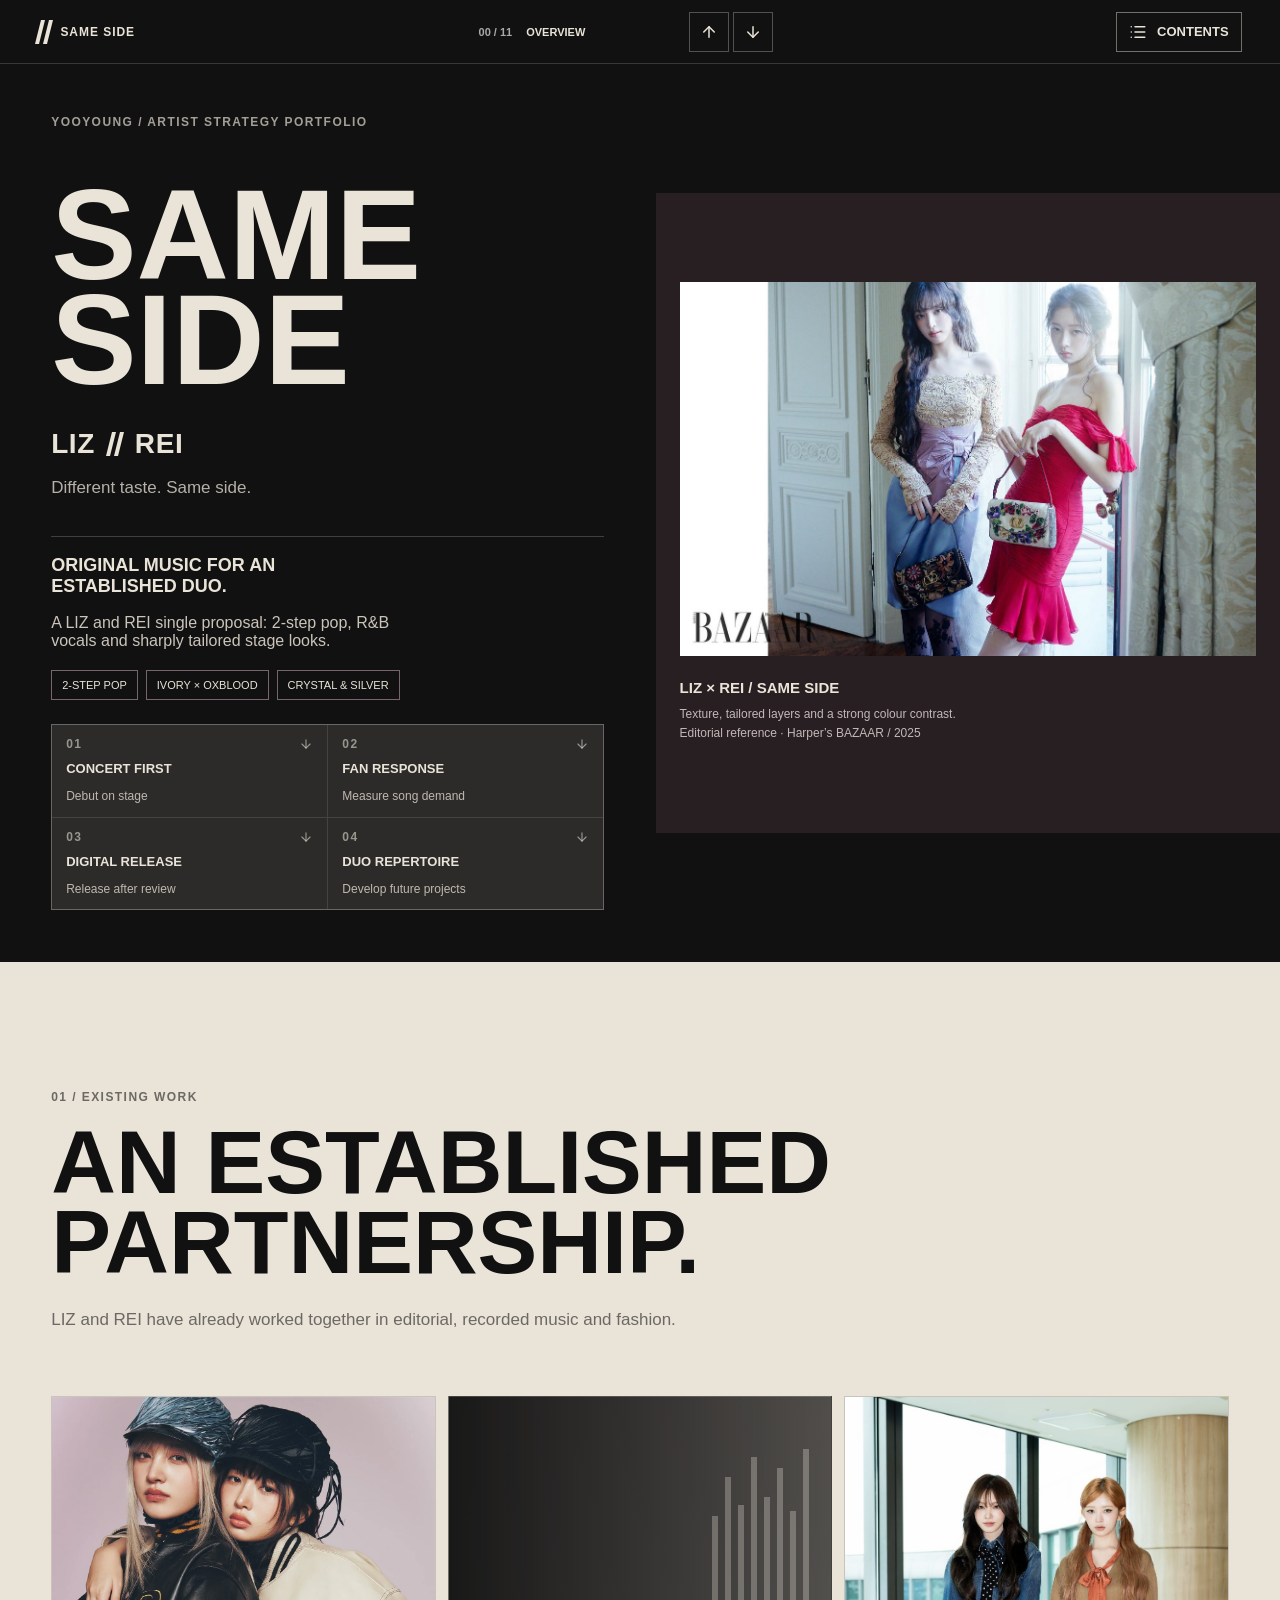
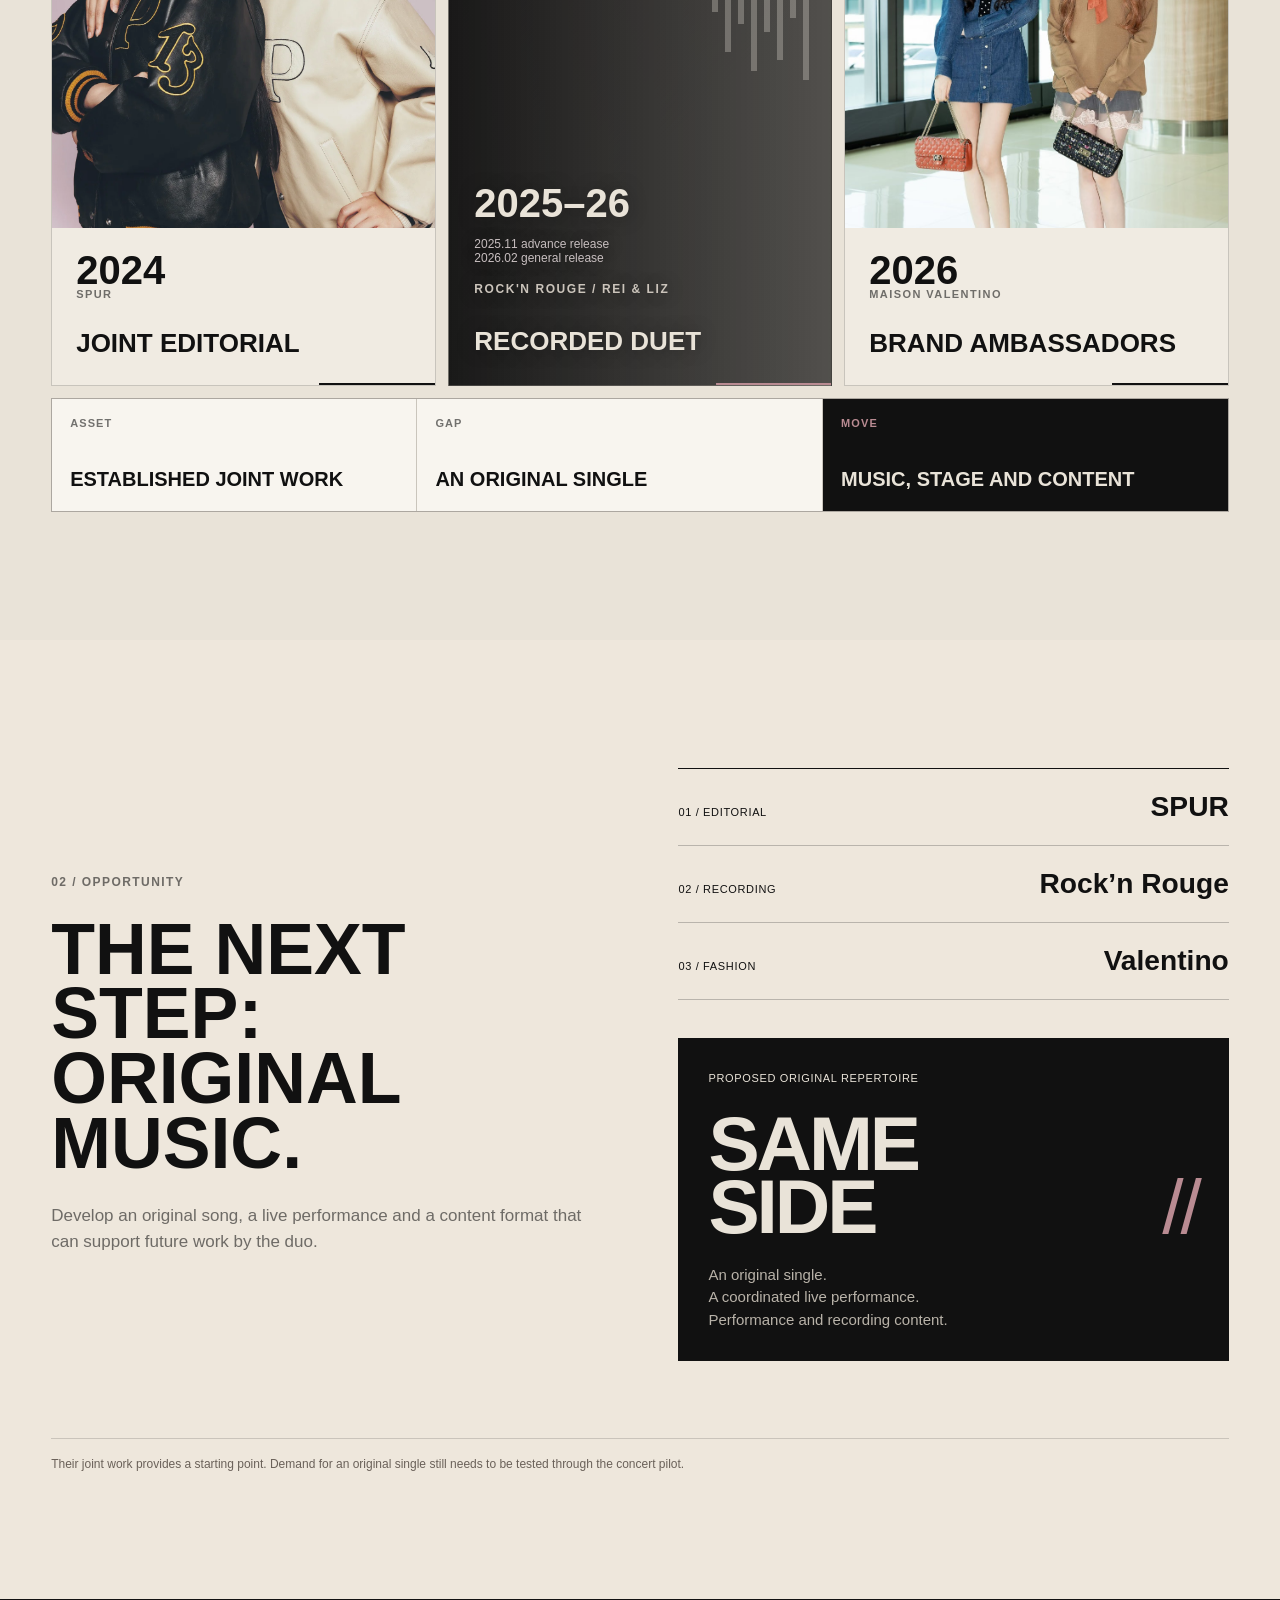
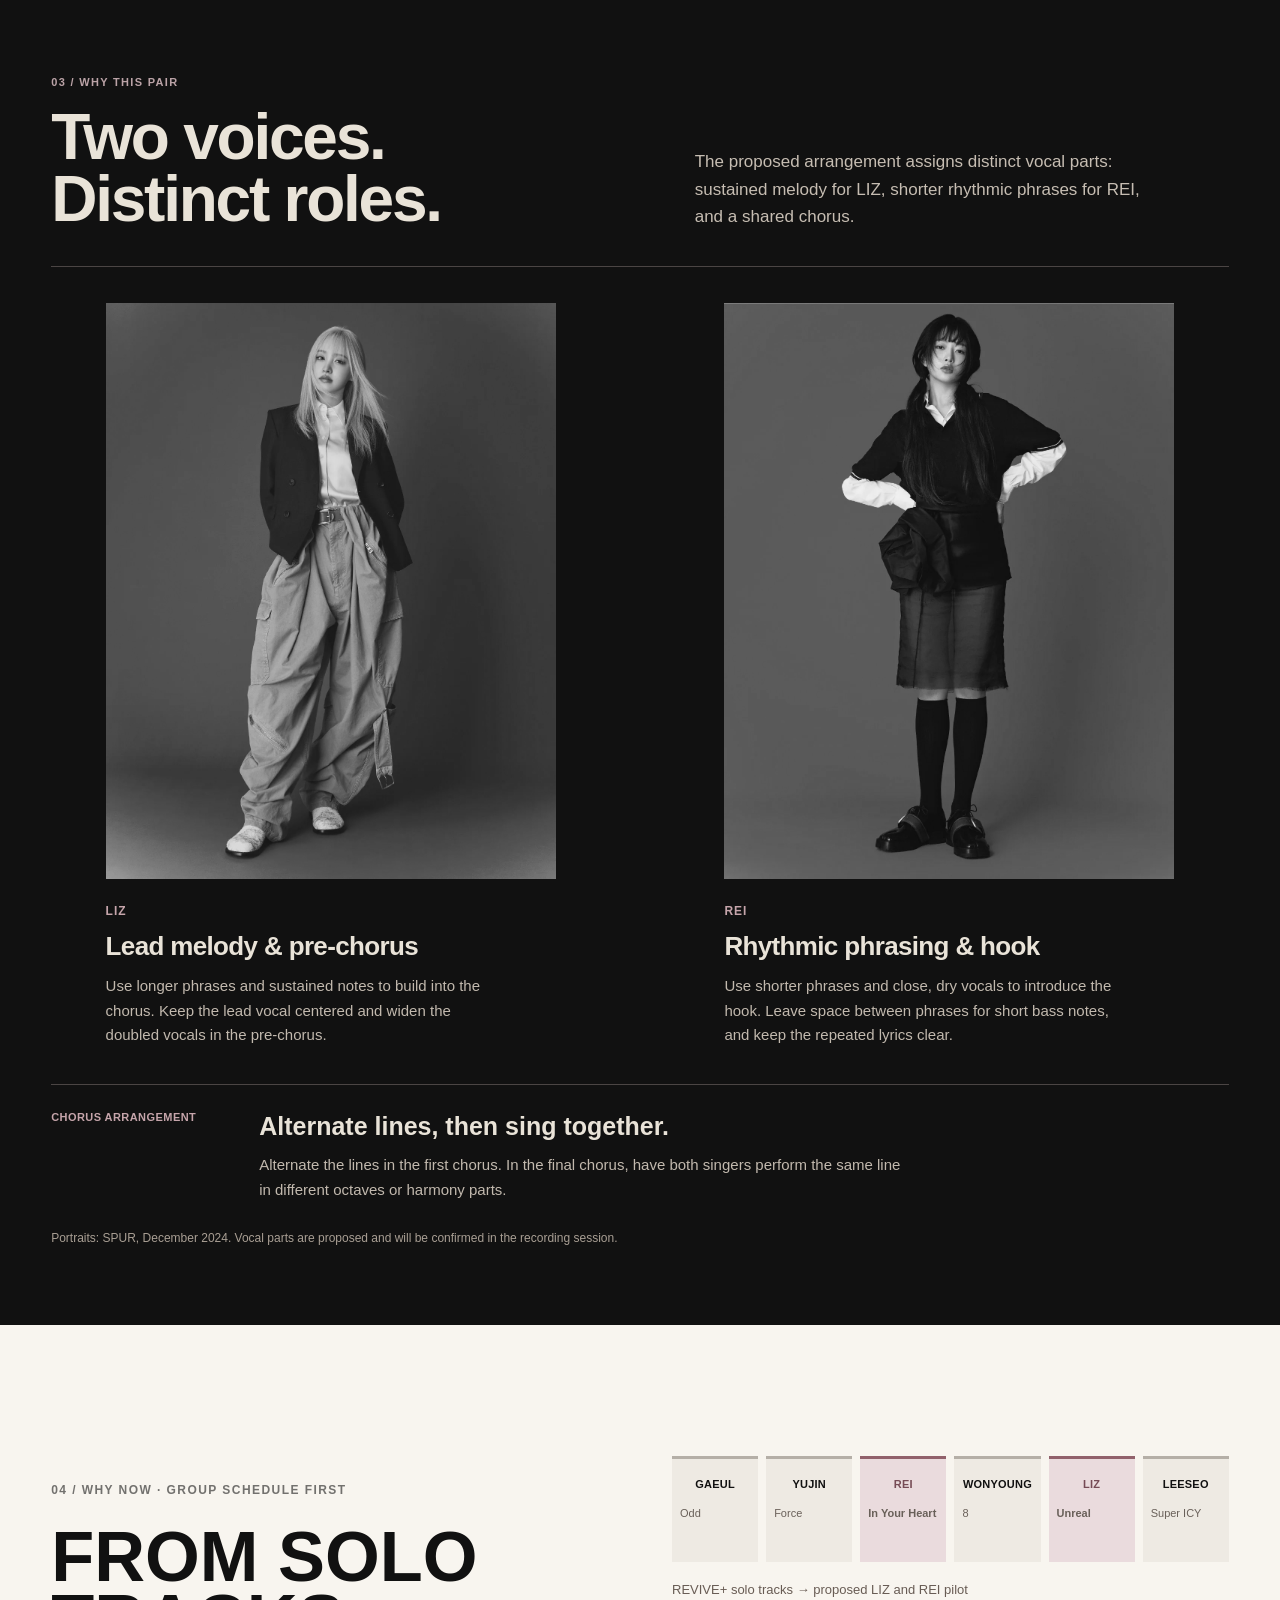
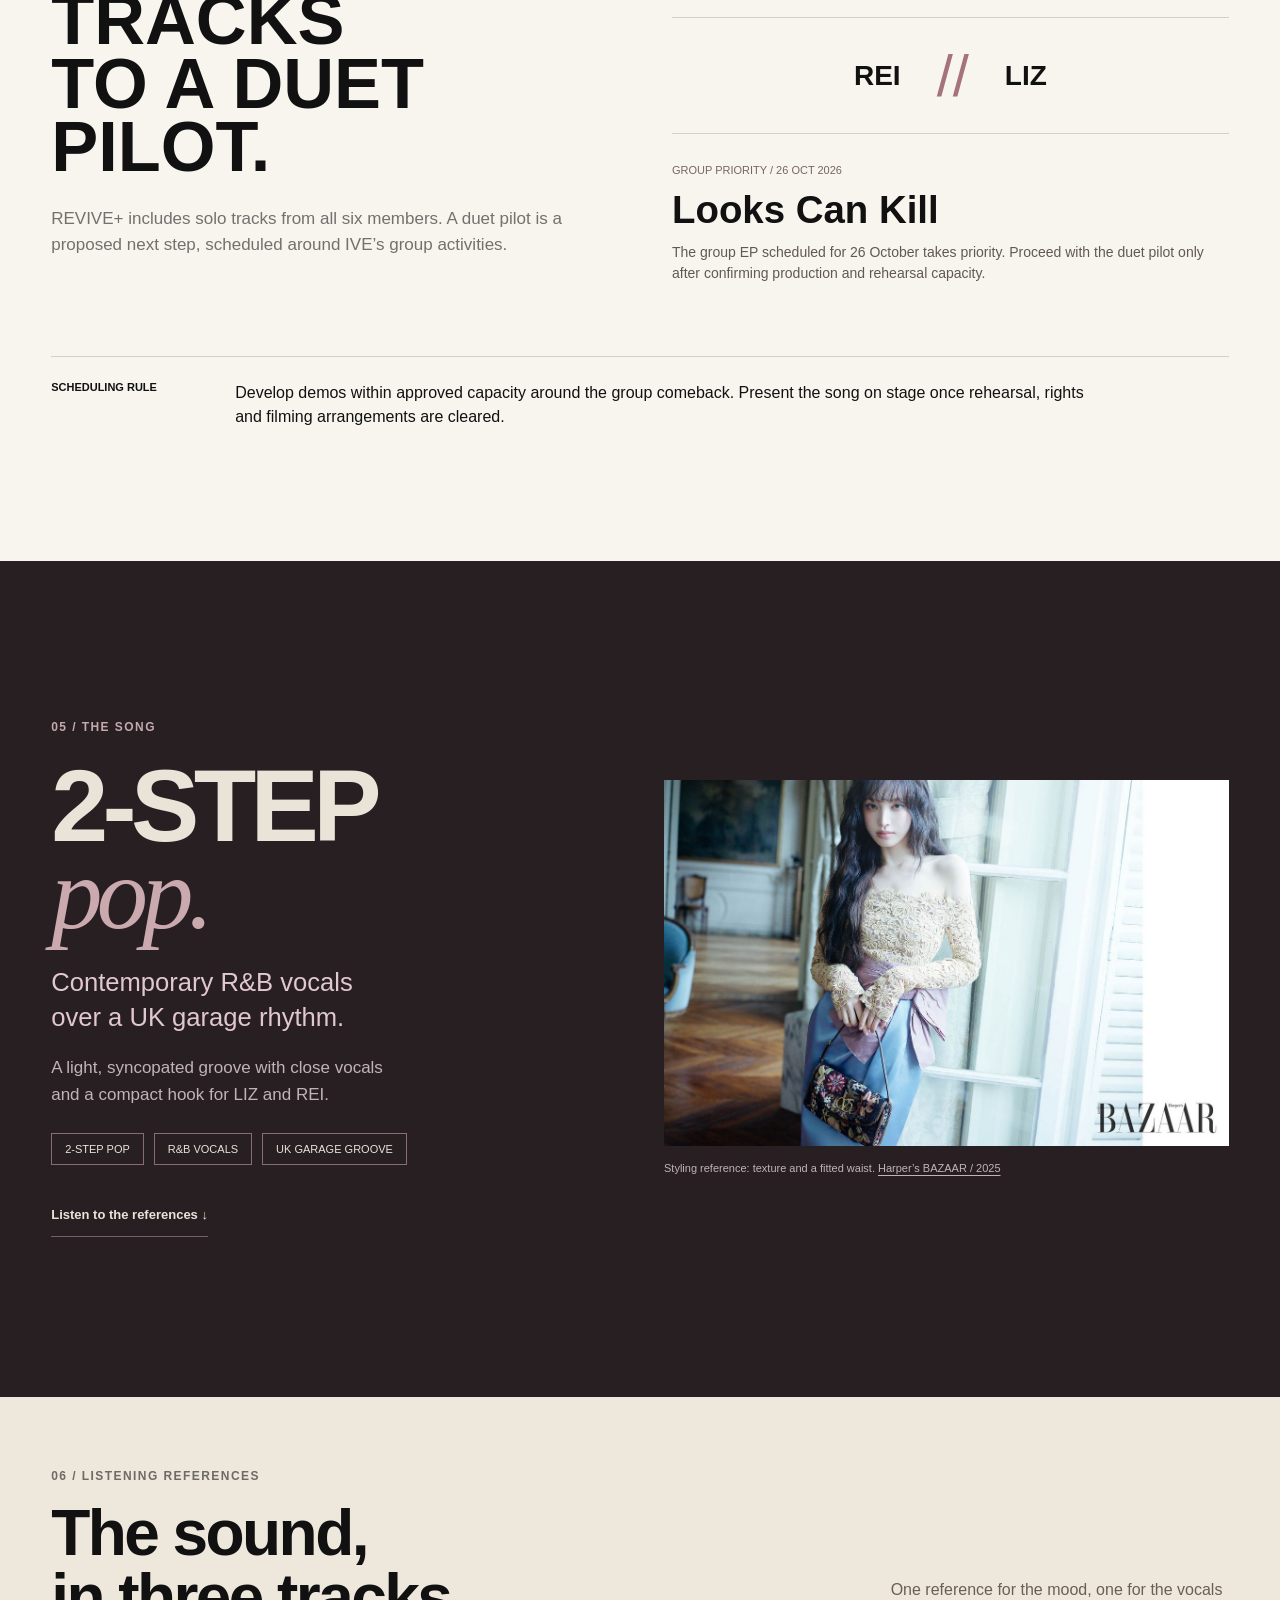
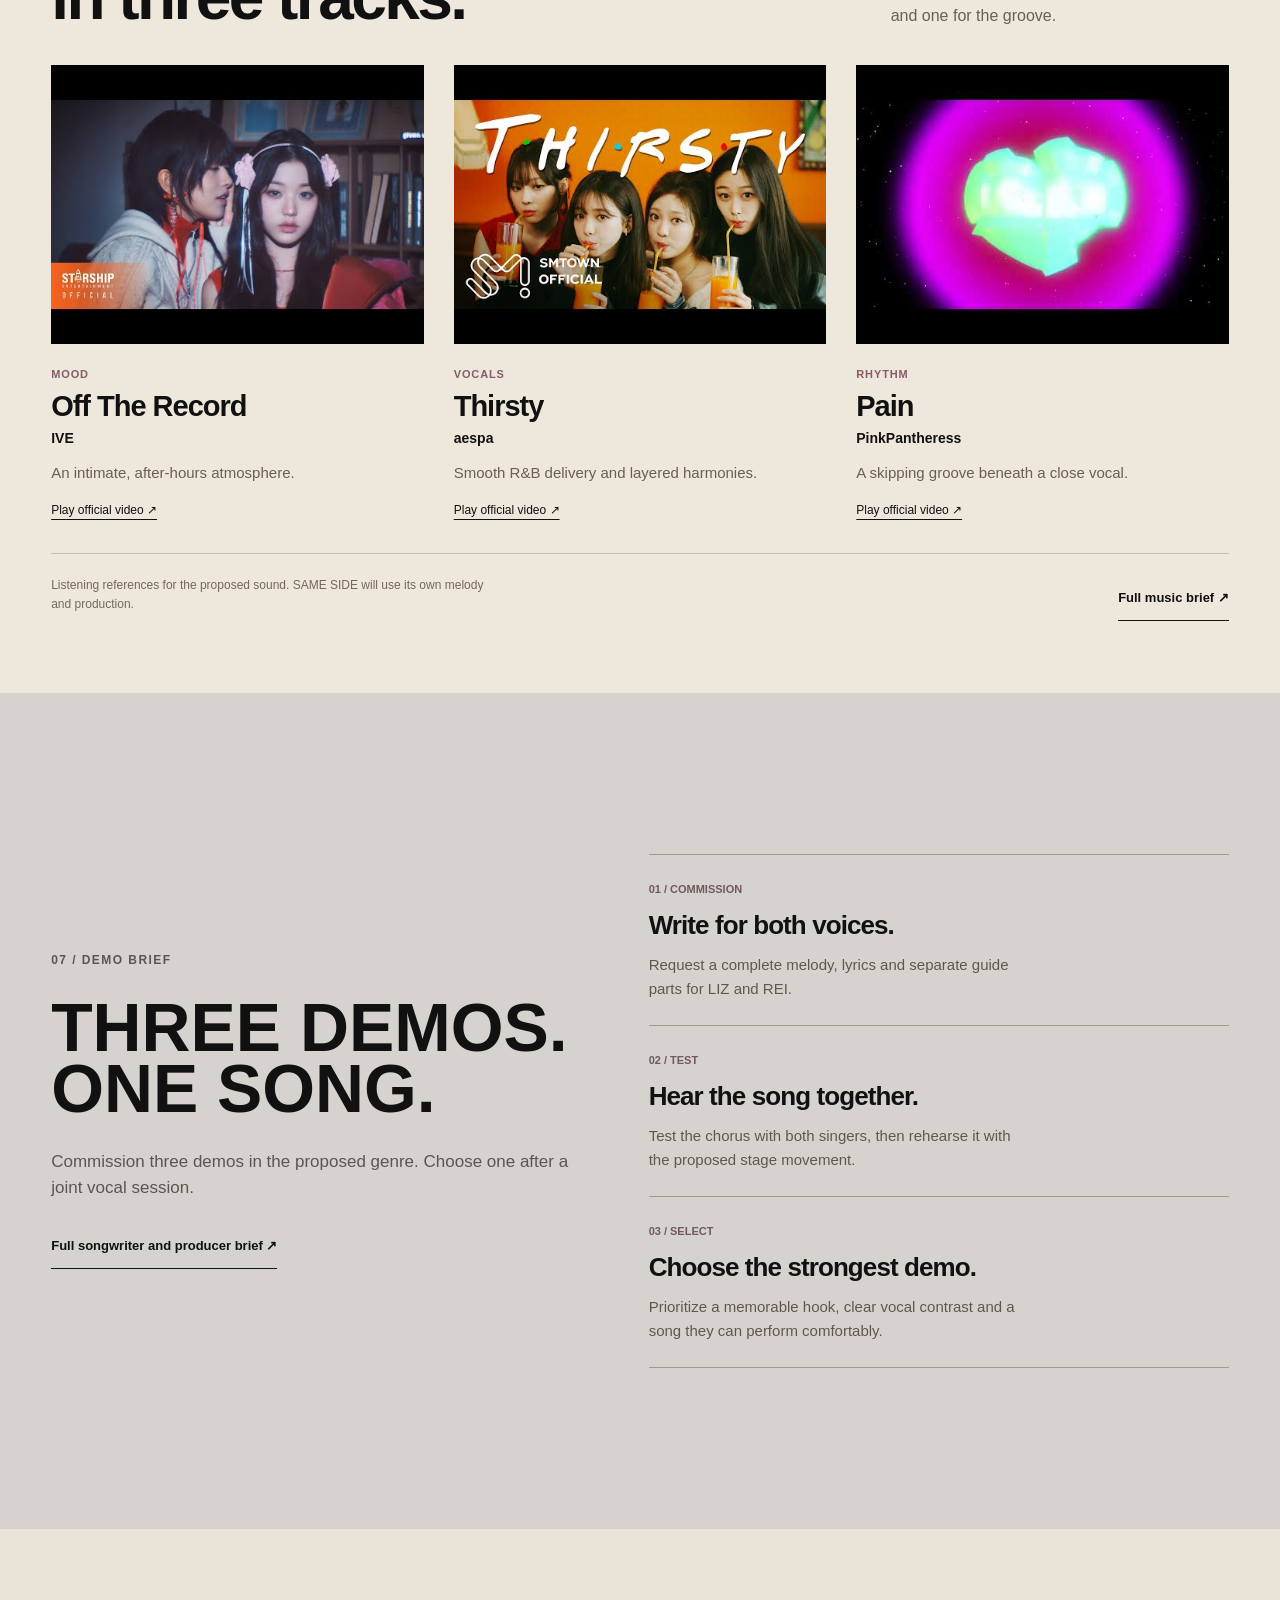
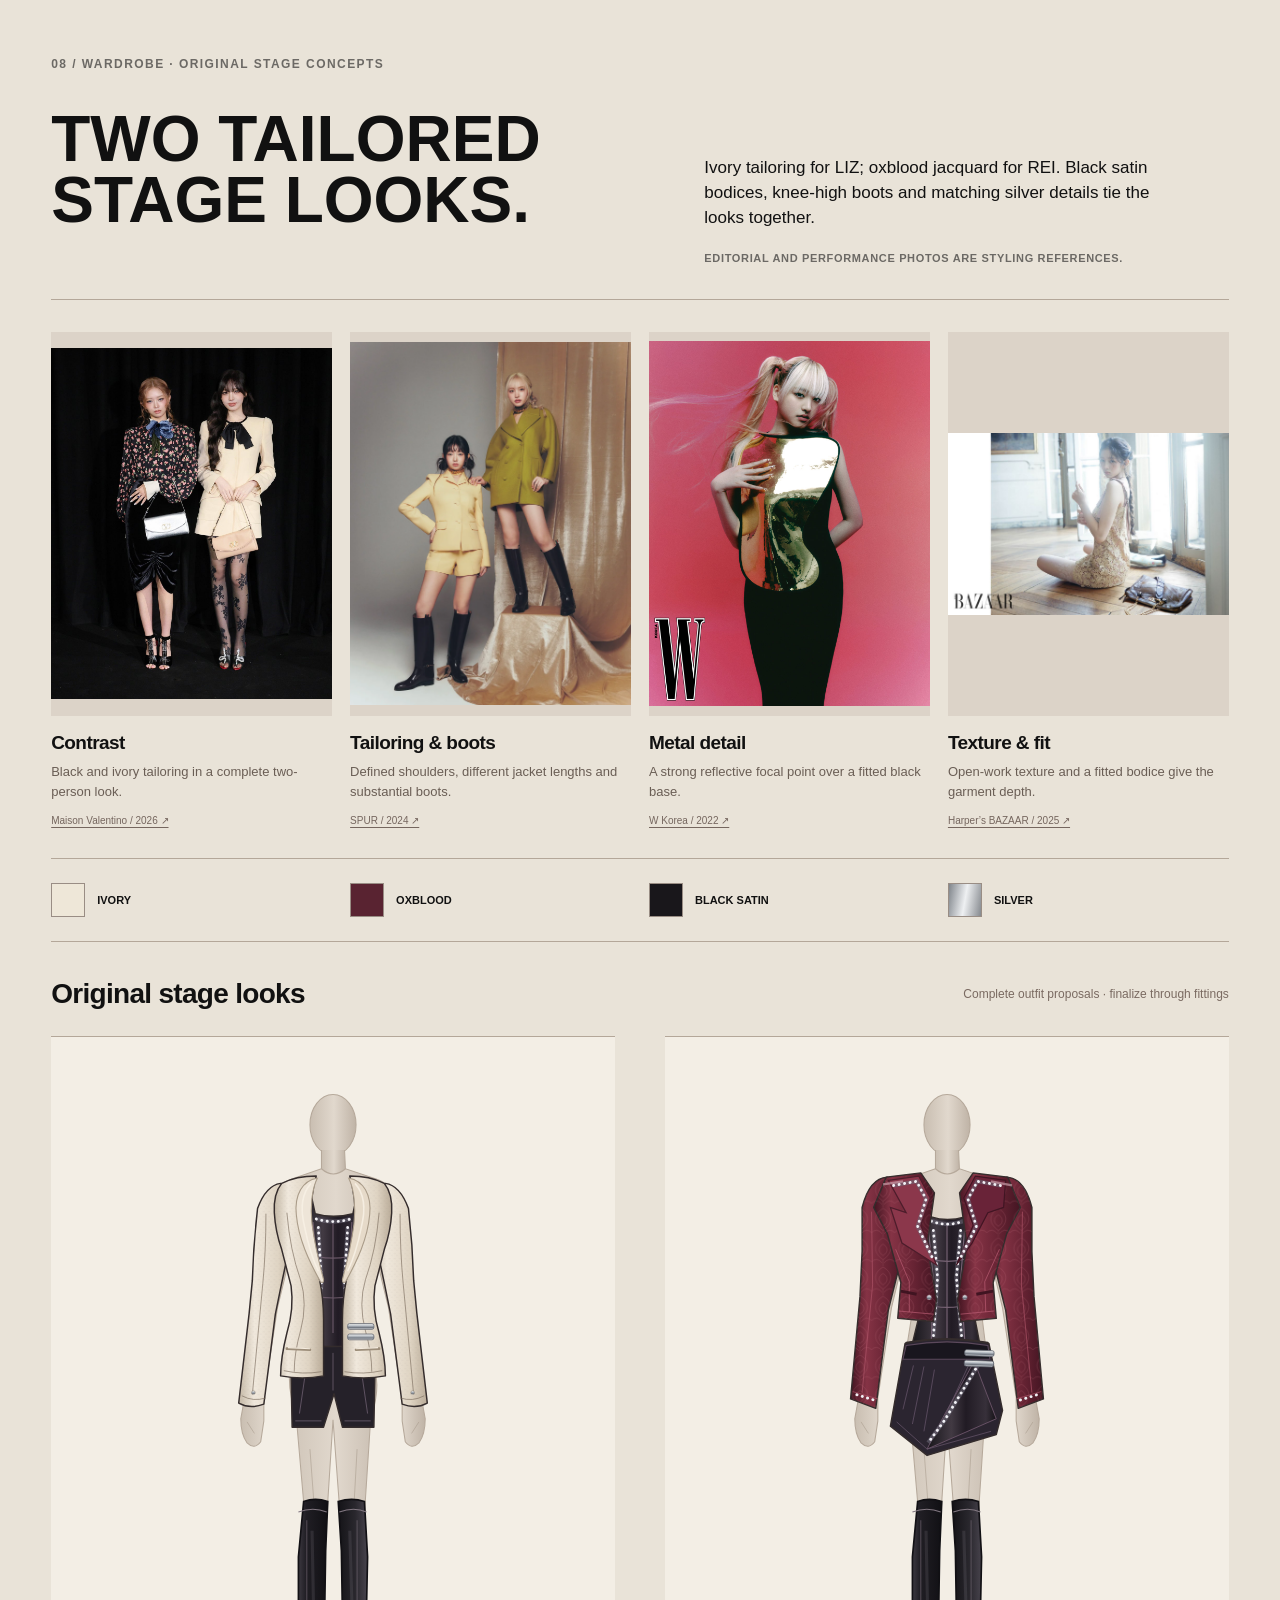
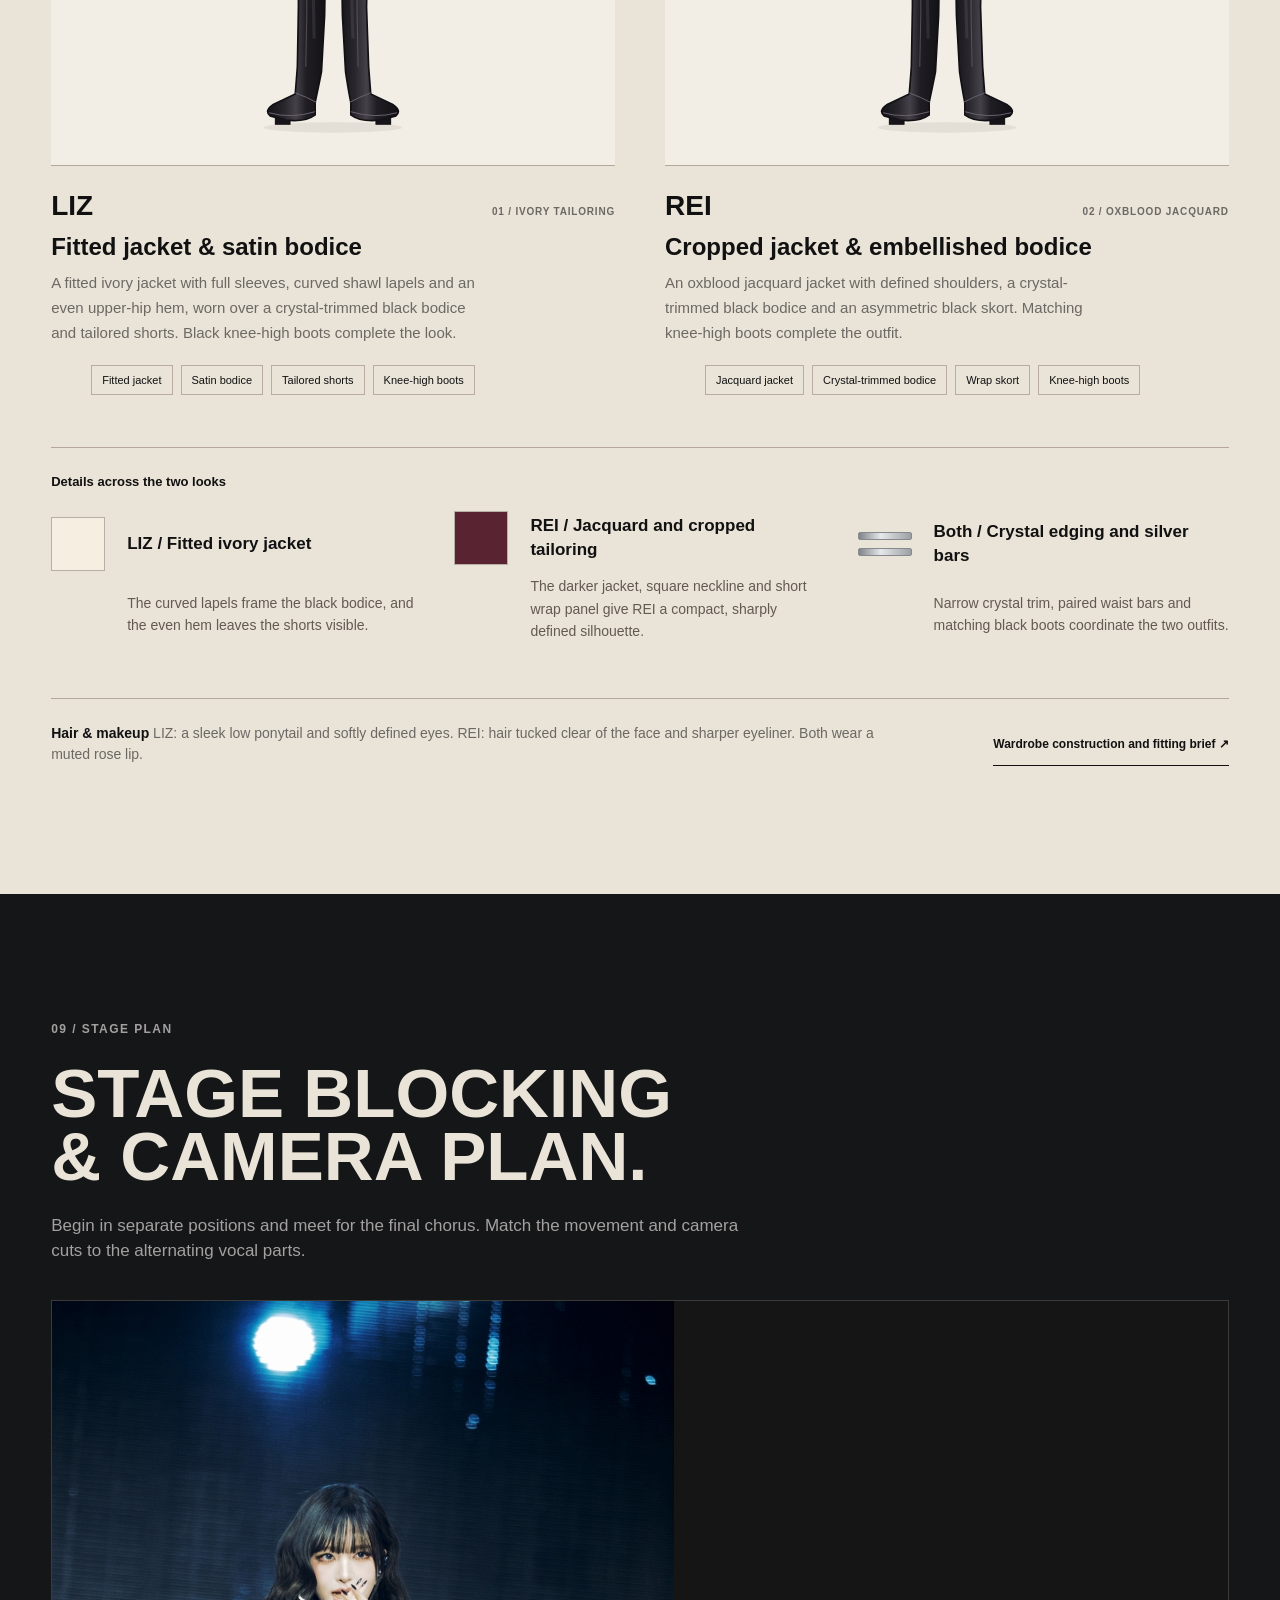
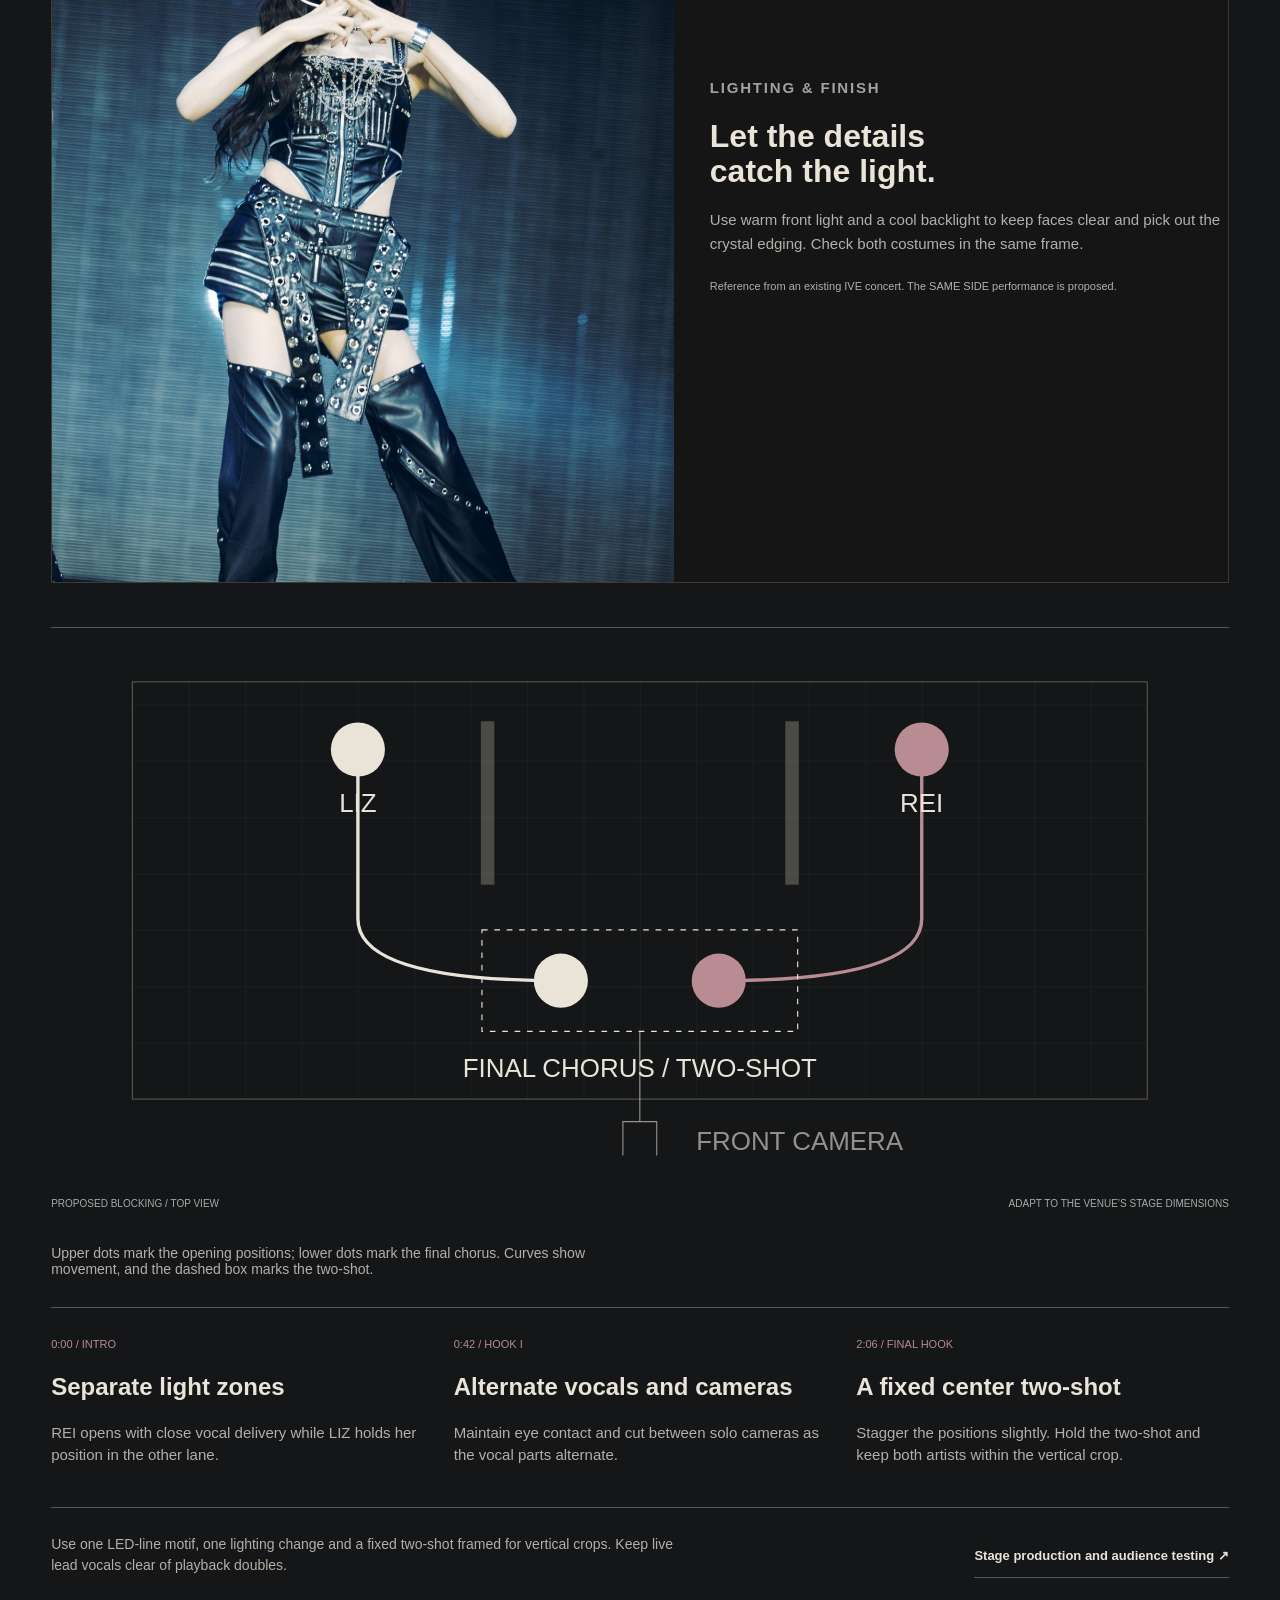
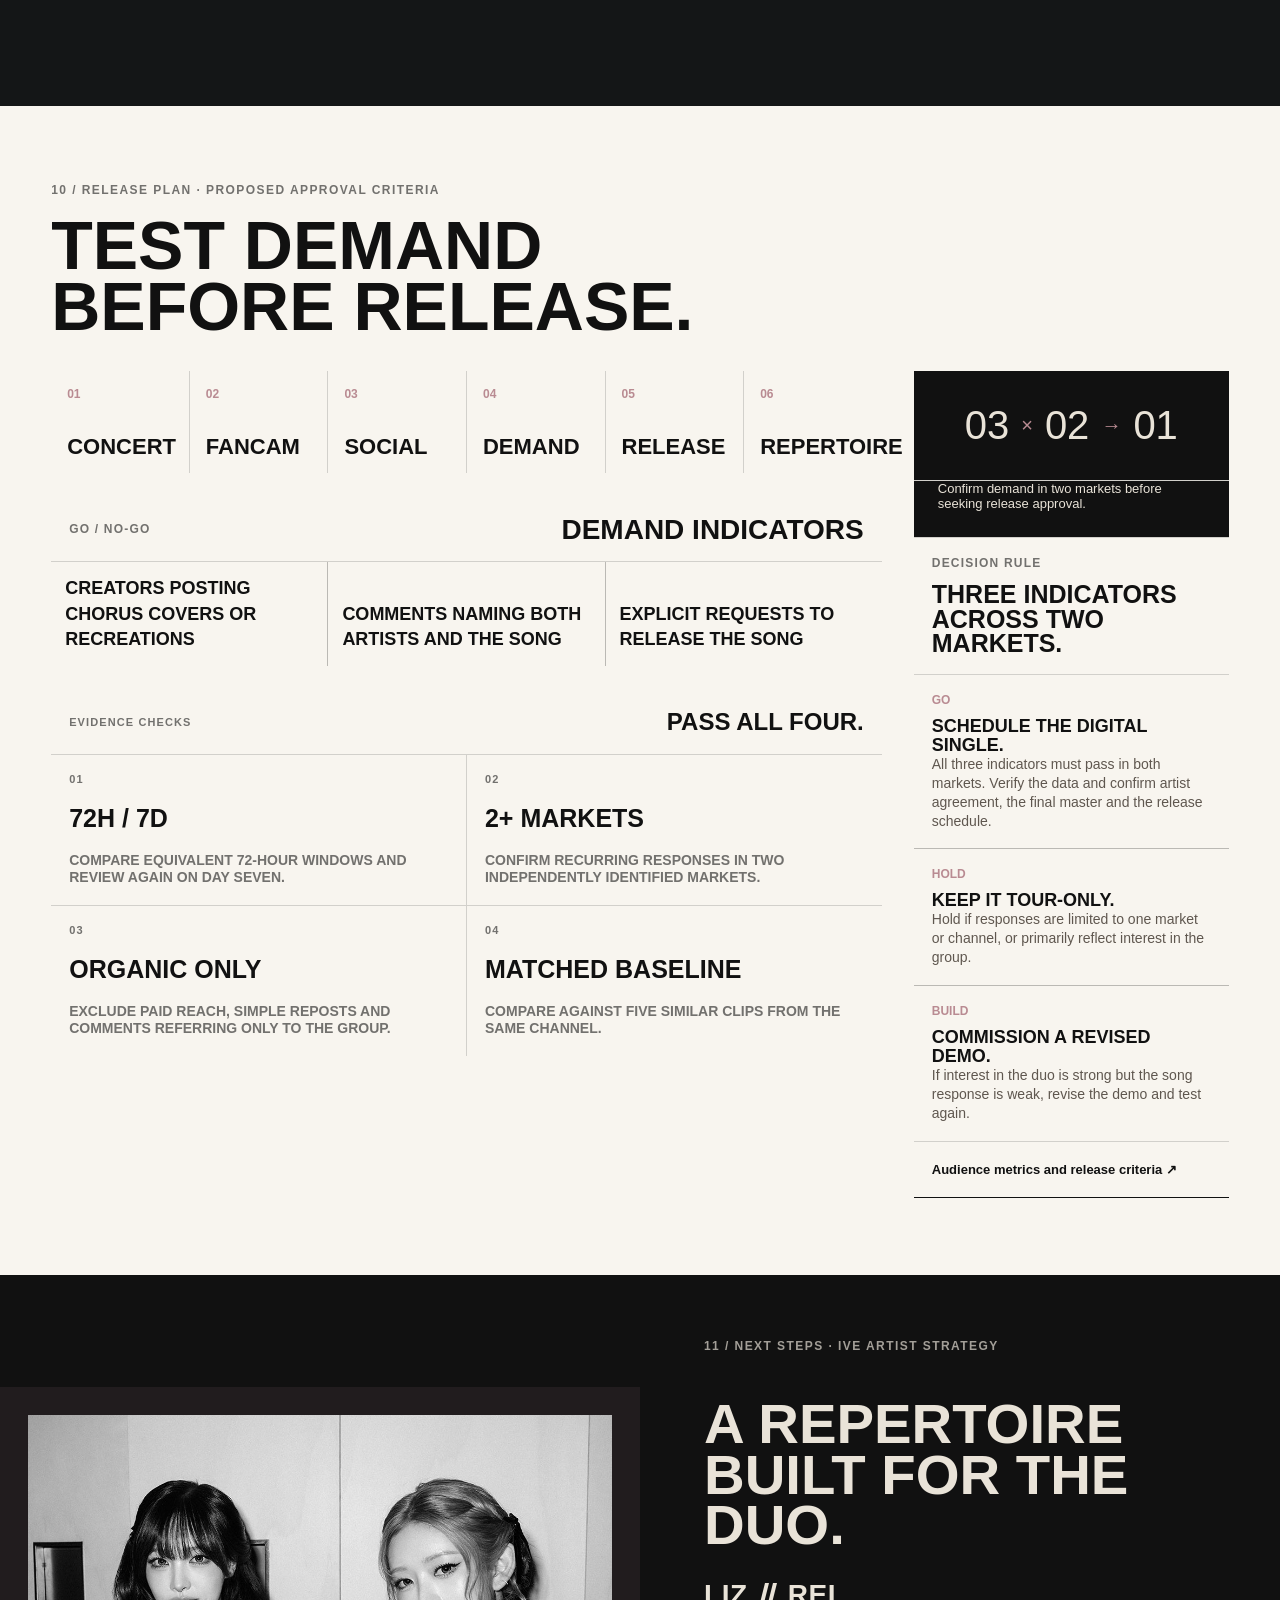
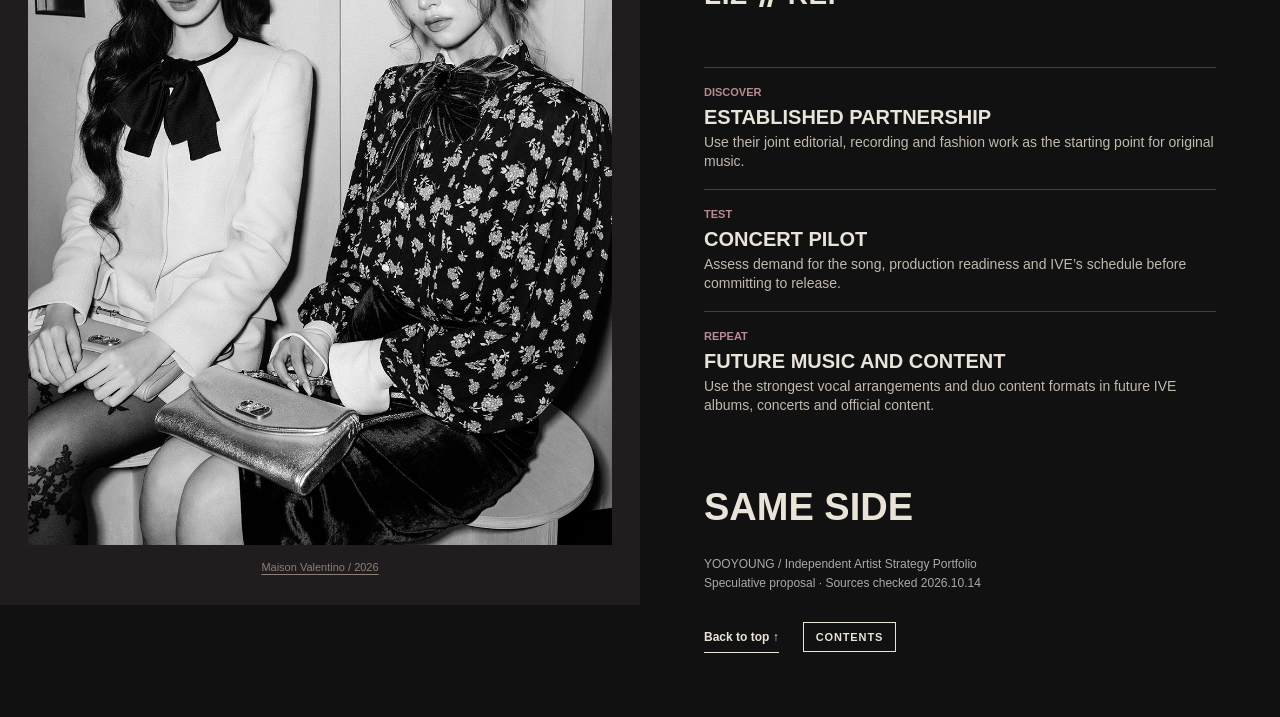
==== commit 4a496d59: "Refine LIZ ivory stage jacket and align wardrobe copy" ====
--- a/index.html
+++ b/index.html
@@ -2554,9 +2554,9 @@
   <link rel="stylesheet" href="assets/music-lead.css" />
   <link rel="stylesheet" href="assets/wardrobe.css" />
   <link rel="stylesheet" href="assets/refinements.css" />
-  <link rel="stylesheet" href="assets/reader.css?v=20261014-stage" />
-  <link rel="stylesheet" href="assets/voices.css?v=20261014-stage" />
-  <link rel="stylesheet" href="assets/stage-rich.css?v=20261014-stage" />
+  <link rel="stylesheet" href="assets/reader.css?v=20261014-jacket" />
+  <link rel="stylesheet" href="assets/voices.css?v=20261014-jacket" />
+  <link rel="stylesheet" href="assets/stage-rich.css?v=20261014-jacket" />
 </head>
 <body>
   <!-- Lucide icon paths, ISC/MIT. See assets/LUCIDE_LICENSE.txt. -->
@@ -2608,7 +2608,7 @@
         <div class="hero-bottom reveal">
           <p class="hero-main-copy" lang="en">ORIGINAL MUSIC FOR AN ESTABLISHED DUO.</p>
           <p class="hero-intro" lang="en">A LIZ and REI single proposal: 2-step pop, R&amp;B vocals and sharply tailored stage looks.</p>
-          <div class="hero-concept-tags"><span>2-STEP POP</span><span>BONE × OXBLOOD</span><span>CRYSTAL &amp; SILVER</span></div>
+        <div class="hero-concept-tags"><span>2-STEP POP</span><span>IVORY × OXBLOOD</span><span>CRYSTAL &amp; SILVER</span></div>
           <div class="hero-route" aria-label="SAME SIDE launch route">
             <a href="#stage">
               <small>01<svg class="nav-icon" aria-hidden="true"><use href="#icon-down"/></svg></small>
@@ -2774,20 +2774,20 @@
 <figcaption class="photo-credit">Styling reference: texture and a fitted waist. <a href="https://www.harpersbazaar.co.kr/article/1891046" target="_blank" rel="noreferrer">Harper’s BAZAAR / 2025</a></figcaption></figure>
 </section>
 
-    <section id="music-lead" class="scene listening-scene" data-scene-label="Listening References" aria-labelledby="music-lead-title"><header class="listening-heading"><div><p class="eyebrow">06 / Listening references</p><h2 id="music-lead-title">The sound,<br />in three tracks.</h2></div><p>One reference for the mood, one for the vocals and one for the groove.</p></header><div class="listening-grid"><article class="listening-reference"><a href="https://www.youtube.com/watch?v=_ApV7Lm87cg" target="_blank" rel="noreferrer"><img class="" src="assets/photos/reference-ive.jpg" data-bg-key="referenceIVE" width="480" height="360" alt="IVE — Off The Record official video thumbnail" loading="lazy" decoding="async" /><p class="reference-cue">Mood</p><h3>Off The Record</h3><p class="reference-artist">IVE</p><p class="reference-description">An intimate, after-hours atmosphere.</p><span class="reference-link">Play official video ↗</span></a></article><article class="listening-reference"><a href="https://www.youtube.com/watch?v=i0RCcSBPjuU" target="_blank" rel="noreferrer"><img class="" src="assets/photos/reference-aespa.jpg" data-bg-key="referenceAespa" width="480" height="360" alt="aespa — Thirsty official video thumbnail" loading="lazy" decoding="async" /><p class="reference-cue">Vocals</p><h3>Thirsty</h3><p class="reference-artist">aespa</p><p class="reference-description">Smooth R&B delivery and layered harmonies.</p><span class="reference-link">Play official video ↗</span></a></article><article class="listening-reference"><a href="https://www.youtube.com/watch?v=REzdbqfiN9o" target="_blank" rel="noreferrer"><img class="" src="assets/photos/reference-pinkpantheress.jpg" data-bg-key="referencePinkPantheress" width="480" height="360" alt="PinkPantheress — Pain official video thumbnail" loading="lazy" decoding="async" /><p class="reference-cue">Rhythm</p><h3>Pain</h3><p class="reference-artist">PinkPantheress</p><p class="reference-description">A skipping groove beneath a close vocal.</p><span class="reference-link">Play official video ↗</span></a></article></div><div class="listening-bottom"><p>Listening references for the proposed sound. SAME SIDE will use its own melody and production.</p><a class="brief-link" href="briefs.html?v=20261014-stage#music-direction">Full music brief ↗</a></div></section>
-
-    <section class="scene demo-brief commissioning" id="demo" data-scene-label="Demo Brief" aria-labelledby="demo-title"><div class="commissioning-heading"><p class="eyebrow">07 / Demo brief</p><h2 class="headline" id="demo-title">Three demos.<br />One song.</h2><p class="kicker">Commission three demos in the proposed genre. Choose one after a joint vocal session.</p><a class="brief-link" href="briefs.html?v=20261014-stage#demo">Full songwriter and producer brief ↗</a></div><div class="demo-selection"><div><span>01 / Commission</span><h3>Write for both voices.</h3><p>Request a complete melody, lyrics and separate guide parts for LIZ and REI.</p></div><div><span>02 / Test</span><h3>Hear the song together.</h3><p>Test the chorus with both singers, then rehearse it with the proposed stage movement.</p></div><div><span>03 / Select</span><h3>Choose the strongest demo.</h3><p>Prioritize a memorable hook, clear vocal contrast and a song they can perform comfortably.</p></div></div></section>
+    <section id="music-lead" class="scene listening-scene" data-scene-label="Listening References" aria-labelledby="music-lead-title"><header class="listening-heading"><div><p class="eyebrow">06 / Listening references</p><h2 id="music-lead-title">The sound,<br />in three tracks.</h2></div><p>One reference for the mood, one for the vocals and one for the groove.</p></header><div class="listening-grid"><article class="listening-reference"><a href="https://www.youtube.com/watch?v=_ApV7Lm87cg" target="_blank" rel="noreferrer"><img class="" src="assets/photos/reference-ive.jpg" data-bg-key="referenceIVE" width="480" height="360" alt="IVE — Off The Record official video thumbnail" loading="lazy" decoding="async" /><p class="reference-cue">Mood</p><h3>Off The Record</h3><p class="reference-artist">IVE</p><p class="reference-description">An intimate, after-hours atmosphere.</p><span class="reference-link">Play official video ↗</span></a></article><article class="listening-reference"><a href="https://www.youtube.com/watch?v=i0RCcSBPjuU" target="_blank" rel="noreferrer"><img class="" src="assets/photos/reference-aespa.jpg" data-bg-key="referenceAespa" width="480" height="360" alt="aespa — Thirsty official video thumbnail" loading="lazy" decoding="async" /><p class="reference-cue">Vocals</p><h3>Thirsty</h3><p class="reference-artist">aespa</p><p class="reference-description">Smooth R&B delivery and layered harmonies.</p><span class="reference-link">Play official video ↗</span></a></article><article class="listening-reference"><a href="https://www.youtube.com/watch?v=REzdbqfiN9o" target="_blank" rel="noreferrer"><img class="" src="assets/photos/reference-pinkpantheress.jpg" data-bg-key="referencePinkPantheress" width="480" height="360" alt="PinkPantheress — Pain official video thumbnail" loading="lazy" decoding="async" /><p class="reference-cue">Rhythm</p><h3>Pain</h3><p class="reference-artist">PinkPantheress</p><p class="reference-description">A skipping groove beneath a close vocal.</p><span class="reference-link">Play official video ↗</span></a></article></div><div class="listening-bottom"><p>Listening references for the proposed sound. SAME SIDE will use its own melody and production.</p><a class="brief-link" href="briefs.html?v=20261014-jacket#music-direction">Full music brief ↗</a></div></section>
+
+    <section class="scene demo-brief commissioning" id="demo" data-scene-label="Demo Brief" aria-labelledby="demo-title"><div class="commissioning-heading"><p class="eyebrow">07 / Demo brief</p><h2 class="headline" id="demo-title">Three demos.<br />One song.</h2><p class="kicker">Commission three demos in the proposed genre. Choose one after a joint vocal session.</p><a class="brief-link" href="briefs.html?v=20261014-jacket#demo">Full songwriter and producer brief ↗</a></div><div class="demo-selection"><div><span>01 / Commission</span><h3>Write for both voices.</h3><p>Request a complete melody, lyrics and separate guide parts for LIZ and REI.</p></div><div><span>02 / Test</span><h3>Hear the song together.</h3><p>Test the chorus with both singers, then rehearse it with the proposed stage movement.</p></div><div><span>03 / Select</span><h3>Choose the strongest demo.</h3><p>Prioritize a memorable hook, clear vocal contrast and a song they can perform comfortably.</p></div></div></section>
 
 <section class="scene visual-code stage-wardrobe" id="visual" data-scene-label="Wardrobe" aria-labelledby="visual-title"><div class="vc-layout"><header class="vc-heading">
   <p class="eyebrow">08 / Wardrobe · Original stage concepts</p>
   <h2 class="subheadline" id="visual-title" lang="en">Two tailored<br>stage looks.</h2>
-  <p class="vc-intro" lang="en">Bone tailoring for LIZ; oxblood jacquard for REI. Black satin bodices, knee-high boots and matching silver details tie the looks together.</p>
+  <p class="vc-intro" lang="en">Ivory tailoring for LIZ; oxblood jacquard for REI. Black satin bodices, knee-high boots and matching silver details tie the looks together.</p>
   <p class="vc-status" lang="en">Editorial and performance photos are styling references.</p>
-</header><div class="style-moodboard"><figure><img class="" src="assets/photos/valentino-full-look.jpg" data-bg-key="wardrobeContrast" width="1080" height="1350" alt="LIZ and REI in contrasting black and ivory full-length looks" loading="lazy" decoding="async" /><figcaption><h3>Contrast</h3><p>Black and ivory tailoring in a complete two-person look.</p><a class="mood-source" href="https://prtimes.jp/main/html/rd/p/000000257.000101366.html" target="_blank" rel="noreferrer">Maison Valentino / 2026 ↗</a></figcaption></figure><figure><img class="" src="assets/photos/spur-tailoring-boots.jpg" data-bg-key="wardrobeTailoring" width="1200" height="1550" alt="LIZ and REI in tailored layers, substantial neck pieces and tall boots" loading="lazy" decoding="async" /><figcaption><h3>Tailoring & boots</h3><p>Defined shoulders, different jacket lengths and substantial boots.</p><a class="mood-source" href="https://spur.hpplus.jp/culture/topics/2024-11-23-r-Vk2Q/" target="_blank" rel="noreferrer">SPUR / 2024 ↗</a></figcaption></figure><figure><img class="" src="assets/photos/wkorea-metal-bodice.jpg" data-bg-key="wardrobeMetal" width="1078" height="1400" alt="LIZ in a fitted black dress with a reflective gold-toned front piece" loading="lazy" decoding="async" /><figcaption><h3>Metal detail</h3><p>A strong reflective focal point over a fitted black base.</p><a class="mood-source" href="https://www.wkorea.com/2022/04/25/%EB%8D%94-%EB%B9%A0%EC%A0%B8-%EA%B9%8A%EC%9D%B4-%EC%95%84%EC%9D%B4%EB%B8%8C/" target="_blank" rel="noreferrer">W Korea / 2022 ↗</a></figcaption></figure><figure><img class="" src="assets/photos/bazaar-rei-texture.jpg" data-bg-key="wardrobeTexture" width="1199" height="777" alt="REI in a fitted crochet mini dress with open-work texture" loading="lazy" decoding="async" /><figcaption><h3>Texture & fit</h3><p>Open-work texture and a fitted bodice give the garment depth.</p><a class="mood-source" href="https://www.harpersbazaar.co.kr/article/1891046" target="_blank" rel="noreferrer">Harper’s BAZAAR / 2025 ↗</a></figcaption></figure></div><div class="stage-palette" aria-label="Proposed costume palette"><span><i style="background:#eee7d8"></i>Bone</span><span><i style="background:#592331"></i>Oxblood</span><span><i style="background:#19171b"></i>Black satin</span><span><i style="background:linear-gradient(100deg,#80858b,#eef0f2,#85898e)"></i>Silver</span></div><div class="look-heading"><h3>Original stage looks</h3><p>Complete outfit proposals · finalize through fittings</p></div><div class="vc-looks"><figure class="vc-look"><div class="vc-flat-wrap"><img class="full-look" src="assets/stage-look-liz.svg" width="320" height="650" alt="Original LIZ wardrobe proposal: bone waistcoat with a long oxblood-lined panel, black bodice, shorts and boots" loading="lazy" /></div><figcaption>
-  <p class="vc-artist">LIZ <span>01 / Bone tailoring</span></p>
-  <h3 lang="en">Asymmetric waistcoat &amp; satin bodice</h3>
-  <p lang="en">A fitted bone waistcoat with sharp lapels and one long, oxblood-lined panel, over a black satin bodice and tailored shorts. Black knee-high boots finish the look.</p>
-</figcaption><ul class="look-pieces"><li>Tailored waistcoat</li><li>Satin bodice</li><li>Long panel</li><li>Knee-high boots</li></ul></figure><figure class="vc-look"><div class="vc-flat-wrap"><img class="full-look" src="assets/stage-look-rei.svg" width="320" height="650" alt="Original REI wardrobe proposal: cropped oxblood jacquard jacket, crystal-trimmed bodice, wrap skort and boots" loading="lazy" /></div><figcaption>
+</header><div class="style-moodboard"><figure><img class="" src="assets/photos/valentino-full-look.jpg" data-bg-key="wardrobeContrast" width="1080" height="1350" alt="LIZ and REI in contrasting black and ivory full-length looks" loading="lazy" decoding="async" /><figcaption><h3>Contrast</h3><p>Black and ivory tailoring in a complete two-person look.</p><a class="mood-source" href="https://prtimes.jp/main/html/rd/p/000000257.000101366.html" target="_blank" rel="noreferrer">Maison Valentino / 2026 ↗</a></figcaption></figure><figure><img class="" src="assets/photos/spur-tailoring-boots.jpg" data-bg-key="wardrobeTailoring" width="1200" height="1550" alt="LIZ and REI in tailored layers, substantial neck pieces and tall boots" loading="lazy" decoding="async" /><figcaption><h3>Tailoring & boots</h3><p>Defined shoulders, different jacket lengths and substantial boots.</p><a class="mood-source" href="https://spur.hpplus.jp/culture/topics/2024-11-23-r-Vk2Q/" target="_blank" rel="noreferrer">SPUR / 2024 ↗</a></figcaption></figure><figure><img class="" src="assets/photos/wkorea-metal-bodice.jpg" data-bg-key="wardrobeMetal" width="1078" height="1400" alt="LIZ in a fitted black dress with a reflective gold-toned front piece" loading="lazy" decoding="async" /><figcaption><h3>Metal detail</h3><p>A strong reflective focal point over a fitted black base.</p><a class="mood-source" href="https://www.wkorea.com/2022/04/25/%EB%8D%94-%EB%B9%A0%EC%A0%B8-%EA%B9%8A%EC%9D%B4-%EC%95%84%EC%9D%B4%EB%B8%8C/" target="_blank" rel="noreferrer">W Korea / 2022 ↗</a></figcaption></figure><figure><img class="" src="assets/photos/bazaar-rei-texture.jpg" data-bg-key="wardrobeTexture" width="1199" height="777" alt="REI in a fitted crochet mini dress with open-work texture" loading="lazy" decoding="async" /><figcaption><h3>Texture & fit</h3><p>Open-work texture and a fitted bodice give the garment depth.</p><a class="mood-source" href="https://www.harpersbazaar.co.kr/article/1891046" target="_blank" rel="noreferrer">Harper’s BAZAAR / 2025 ↗</a></figcaption></figure></div><div class="stage-palette" aria-label="Proposed costume palette"><span><i style="background:#eee7d8"></i>Ivory</span><span><i style="background:#592331"></i>Oxblood</span><span><i style="background:#19171b"></i>Black satin</span><span><i style="background:linear-gradient(100deg,#80858b,#eef0f2,#85898e)"></i>Silver</span></div><div class="look-heading"><h3>Original stage looks</h3><p>Complete outfit proposals · finalize through fittings</p></div><div class="vc-looks"><figure class="vc-look"><div class="vc-flat-wrap"><img class="full-look" src="assets/stage-look-liz.svg?v=20261014-jacket" width="320" height="650" alt="Original LIZ wardrobe proposal: fitted ivory jacket with shawl lapels, crystal-trimmed black satin bodice, tailored shorts and knee-high boots" loading="lazy" /></div><figcaption>
+  <p class="vc-artist">LIZ <span>01 / Ivory tailoring</span></p>
+  <h3 lang="en">Fitted jacket &amp; satin bodice</h3>
+  <p lang="en">A fitted ivory jacket with full sleeves, curved shawl lapels and an even upper-hip hem, worn over a crystal-trimmed black bodice and tailored shorts. Black knee-high boots complete the look.</p>
+</figcaption><ul class="look-pieces"><li>Fitted jacket</li><li>Satin bodice</li><li>Tailored shorts</li><li>Knee-high boots</li></ul></figure><figure class="vc-look"><div class="vc-flat-wrap"><img class="full-look" src="assets/stage-look-rei.svg" width="320" height="650" alt="Original REI wardrobe proposal: cropped oxblood jacquard jacket, crystal-trimmed bodice, wrap skort and boots" loading="lazy" /></div><figcaption>
   <p class="vc-artist">REI <span>02 / Oxblood jacquard</span></p>
   <h3 lang="en">Cropped jacket &amp; embellished bodice</h3>
   <p lang="en">An oxblood jacquard jacket with defined shoulders, a crystal-trimmed black bodice and an asymmetric black skort. Matching knee-high boots complete the outfit.</p>
@@ -2796,8 +2796,8 @@
   <div class="visual-key-items">
     <div>
       <i class="visual-key-swatch ivory" aria-hidden="true"></i>
-      <strong>LIZ / Long asymmetric panel</strong>
-      <p>The long bone panel and fitted waist create a distinct silhouette in wide shots.</p>
+      <strong>LIZ / Fitted ivory jacket</strong>
+      <p>The curved lapels frame the black bodice, and the even hem leaves the shorts visible.</p>
     </div>
     <div>
       <i class="visual-key-swatch oxblood" aria-hidden="true"></i>
@@ -2812,7 +2812,7 @@
   </div>
 </div><div class="vc-finish">
   <p lang="en"><strong>Hair &amp; makeup</strong> LIZ: a sleek low ponytail and softly defined eyes. REI: hair tucked clear of the face and sharper eyeliner. Both wear a muted rose lip.</p>
-  <a class="brief-link" href="briefs.html?v=20261014-stage#wardrobe">Wardrobe construction and fitting brief &#8599;</a>
+  <a class="brief-link" href="briefs.html?v=20261014-jacket#wardrobe">Wardrobe construction and fitting brief &#8599;</a>
 </div></div></section>
 
 
@@ -2834,7 +2834,7 @@
         <div class="stage-frame" lang="en"><span>Proposed blocking / top view</span><span>Adapt to the venue’s stage dimensions</span></div><p class="stage-legend" lang="en">Upper dots mark the opening positions; lower dots mark the final chorus. Curves show movement, and the dashed box marks the two-shot.</p>
       </div>
       <div class="stage-cues reveal"><div><span>0:00 / Intro</span><strong>Separate light zones</strong><p lang="en">REI opens with close vocal delivery while LIZ holds her position in the other lane.</p></div><div><span>0:42 / Hook I</span><strong>Alternate vocals and cameras</strong><p lang="en">Maintain eye contact and cut between solo cameras as the vocal parts alternate.</p></div><div><span>2:06 / Final hook</span><strong>A fixed center two-shot</strong><p lang="en">Stagger the positions slightly. Hold the two-shot and keep both artists within the vertical crop.</p></div></div>
-      <div class="capture-line"><p lang="en">Use one LED-line motif, one lighting change and a fixed two-shot framed for vertical crops. Keep live lead vocals clear of playback doubles.</p><a class="brief-link" href="briefs.html?v=20261014-stage#pilot">Stage production and audience testing ↗</a></div>
+      <div class="capture-line"><p lang="en">Use one LED-line motif, one lighting change and a fixed two-shot framed for vertical crops. Keep live lead vocals clear of playback doubles.</p><a class="brief-link" href="briefs.html?v=20261014-jacket#pilot">Stage production and audience testing ↗</a></div>
     </section>
 
     <section class="scene loop" id="loop" data-scene-label="Release Criteria" aria-labelledby="loop-title">
@@ -2937,7 +2937,7 @@
                 </div>
               </div>
             </div>
-            <a class="brief-link" href="briefs.html?v=20261014-stage#pilot">Audience metrics and release criteria &#8599;</a>
+            <a class="brief-link" href="briefs.html?v=20261014-jacket#pilot">Audience metrics and release criteria &#8599;</a>
           </div>
         </div>
       </div>
@@ -3008,7 +3008,7 @@
       <a href="#loop"><span>10</span><div><strong>RELEASE CRITERIA</strong><small>Audience demand and approval criteria</small></div></a>
       <a href="#end"><span>11</span><div><strong>NEXT STEPS</strong><small>Future music and content</small></div></a>
     </nav>
-    <div class="contents-appendix"><a href="briefs.html?v=20261014-stage#demo">Songwriter and producer brief &#8599;</a><a href="briefs.html?v=20261014-stage#music-direction">Music direction &#8599;</a><a href="briefs.html?v=20261014-stage#wardrobe">Wardrobe construction &#8599;</a><a href="briefs.html?v=20261014-stage#pilot">Pilot protocol &#8599;</a></div>
+    <div class="contents-appendix"><a href="briefs.html?v=20261014-jacket#demo">Songwriter and producer brief &#8599;</a><a href="briefs.html?v=20261014-jacket#music-direction">Music direction &#8599;</a><a href="briefs.html?v=20261014-jacket#wardrobe">Wardrobe construction &#8599;</a><a href="briefs.html?v=20261014-jacket#pilot">Pilot protocol &#8599;</a></div>
     <section class="contents-sources" aria-label="Source references">
       <button class="source-toggle" type="button" aria-controls="sources" aria-expanded="false">SOURCES<svg class="nav-icon" aria-hidden="true"><use href="#icon-down"/></svg></button>
       <div class="sources-reveal">
@@ -3084,7 +3084,7 @@
     </section>
   </dialog>
 
-  <script src="assets/images.js?v=20261014-stage"></script>
+  <script src="assets/images.js?v=20261014-jacket"></script>
   <script>
     const sourceToggle = document.querySelector(".source-toggle");
     const sourcePanel = document.querySelector("#sources");
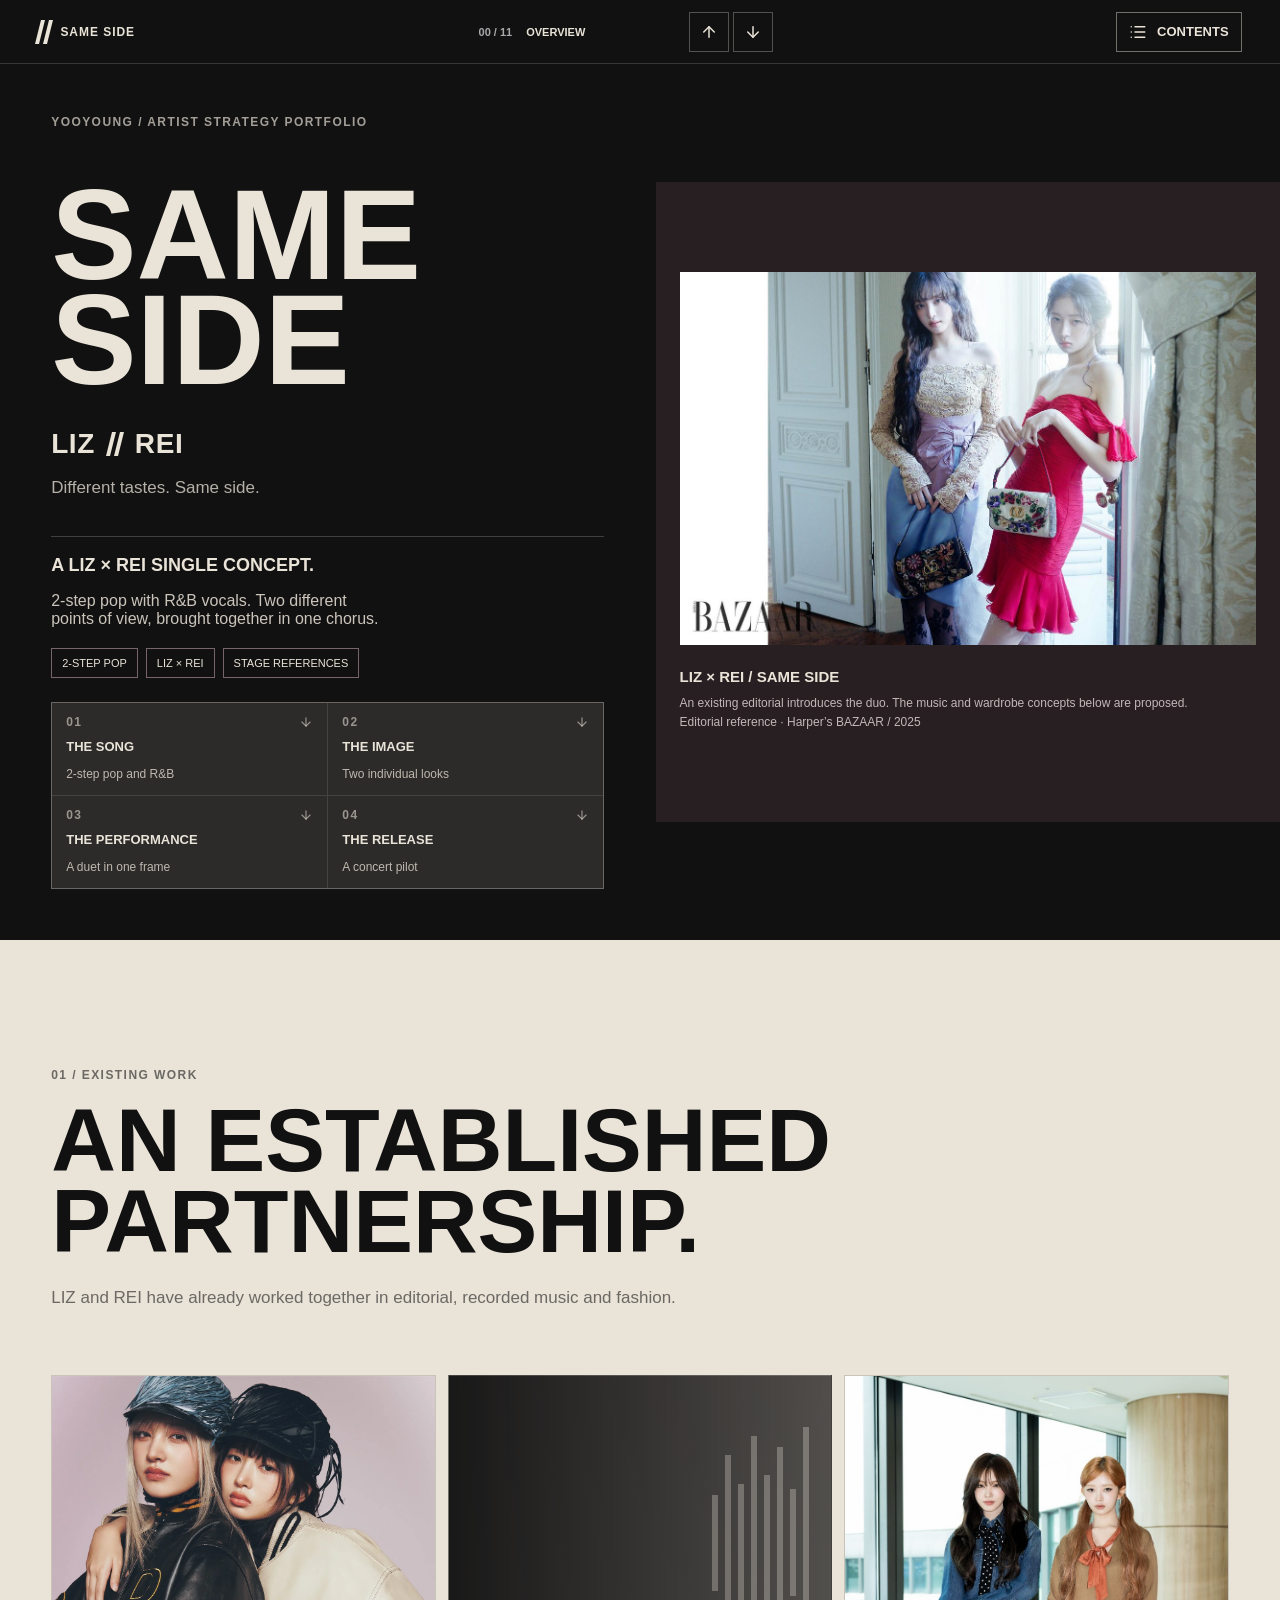
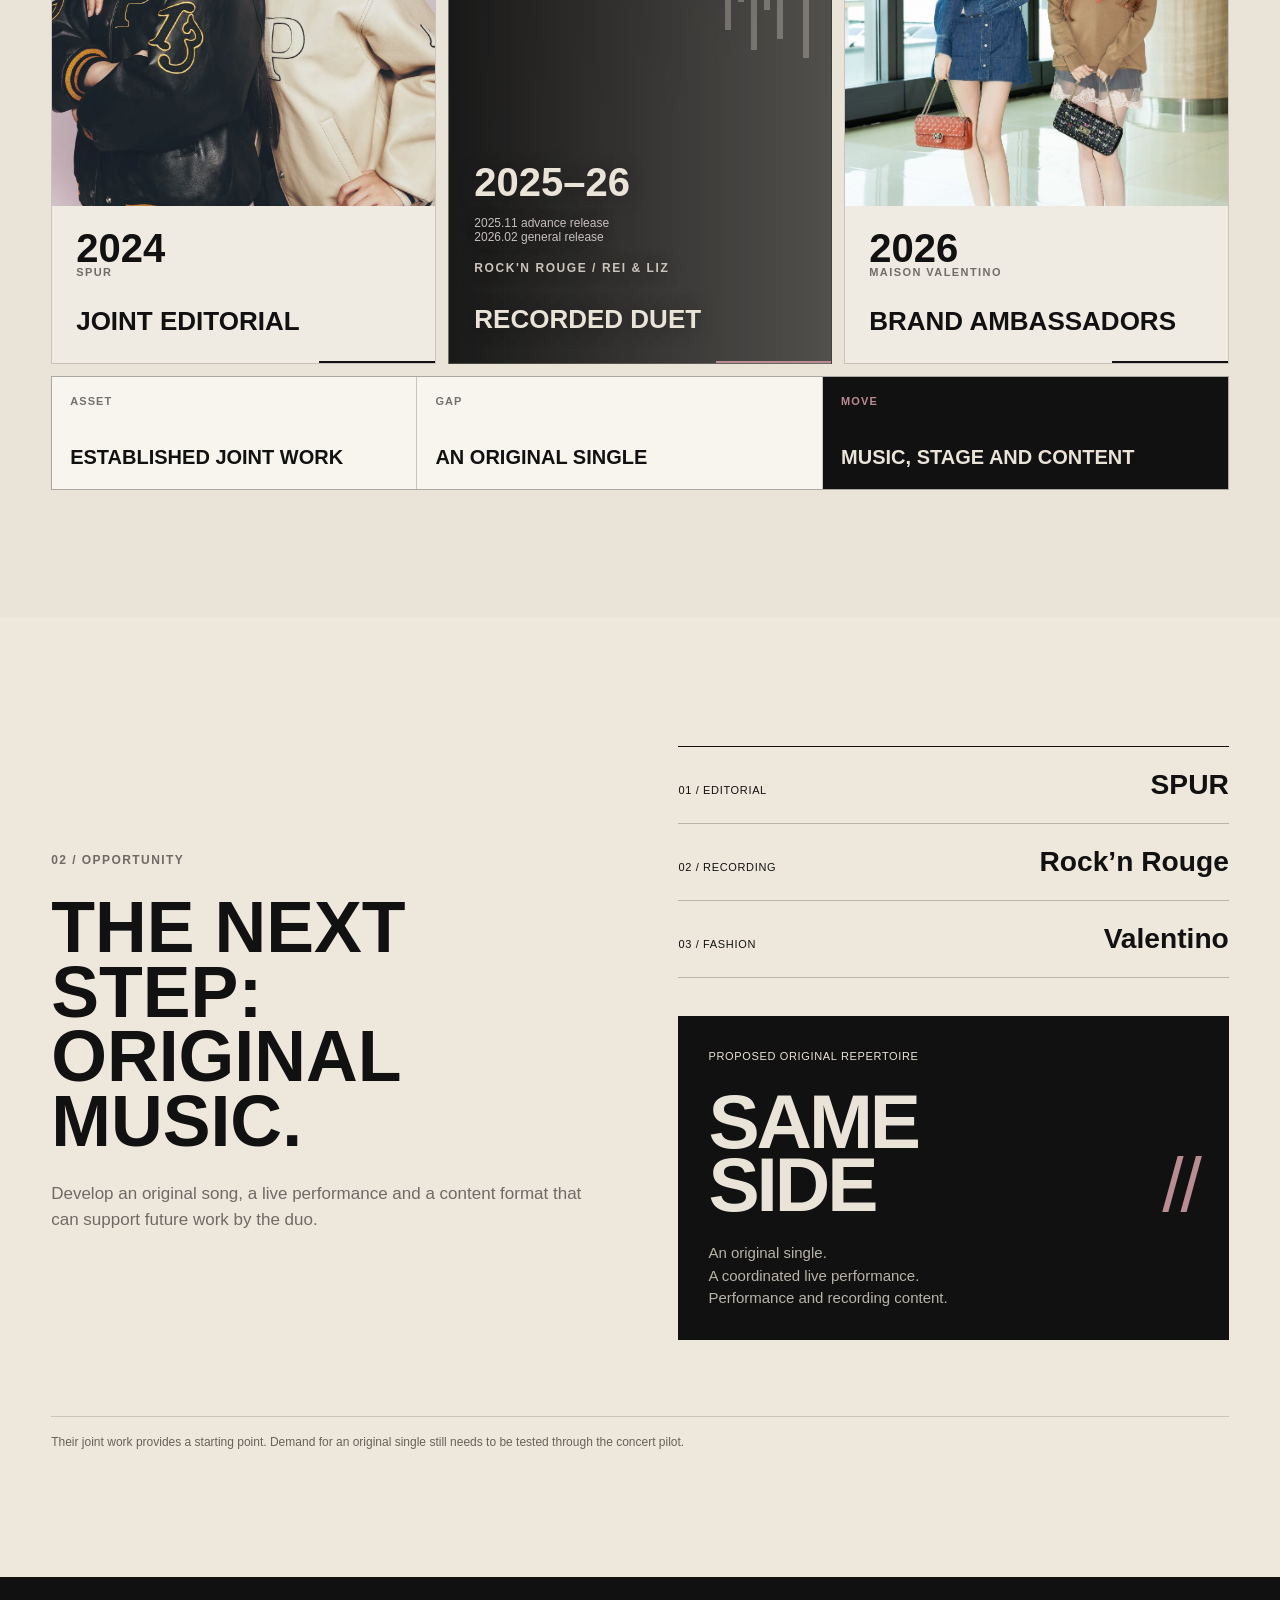
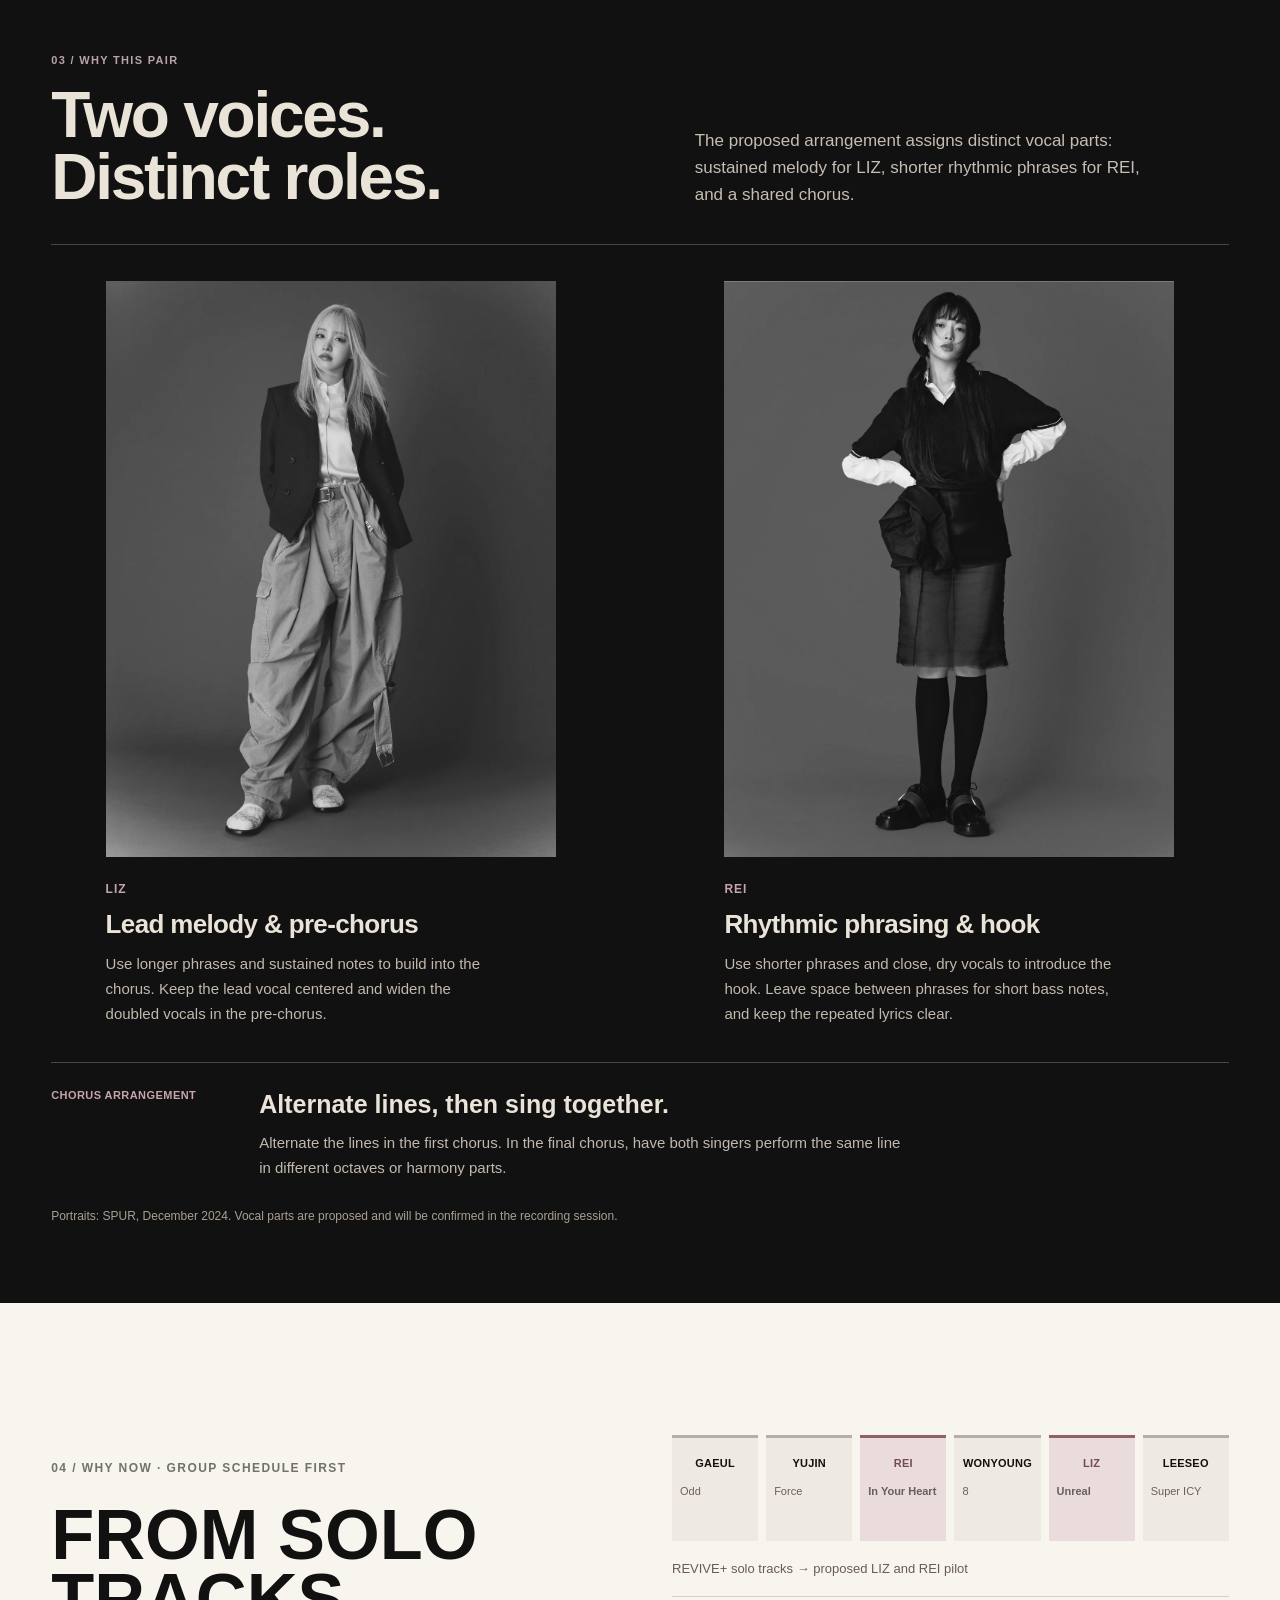
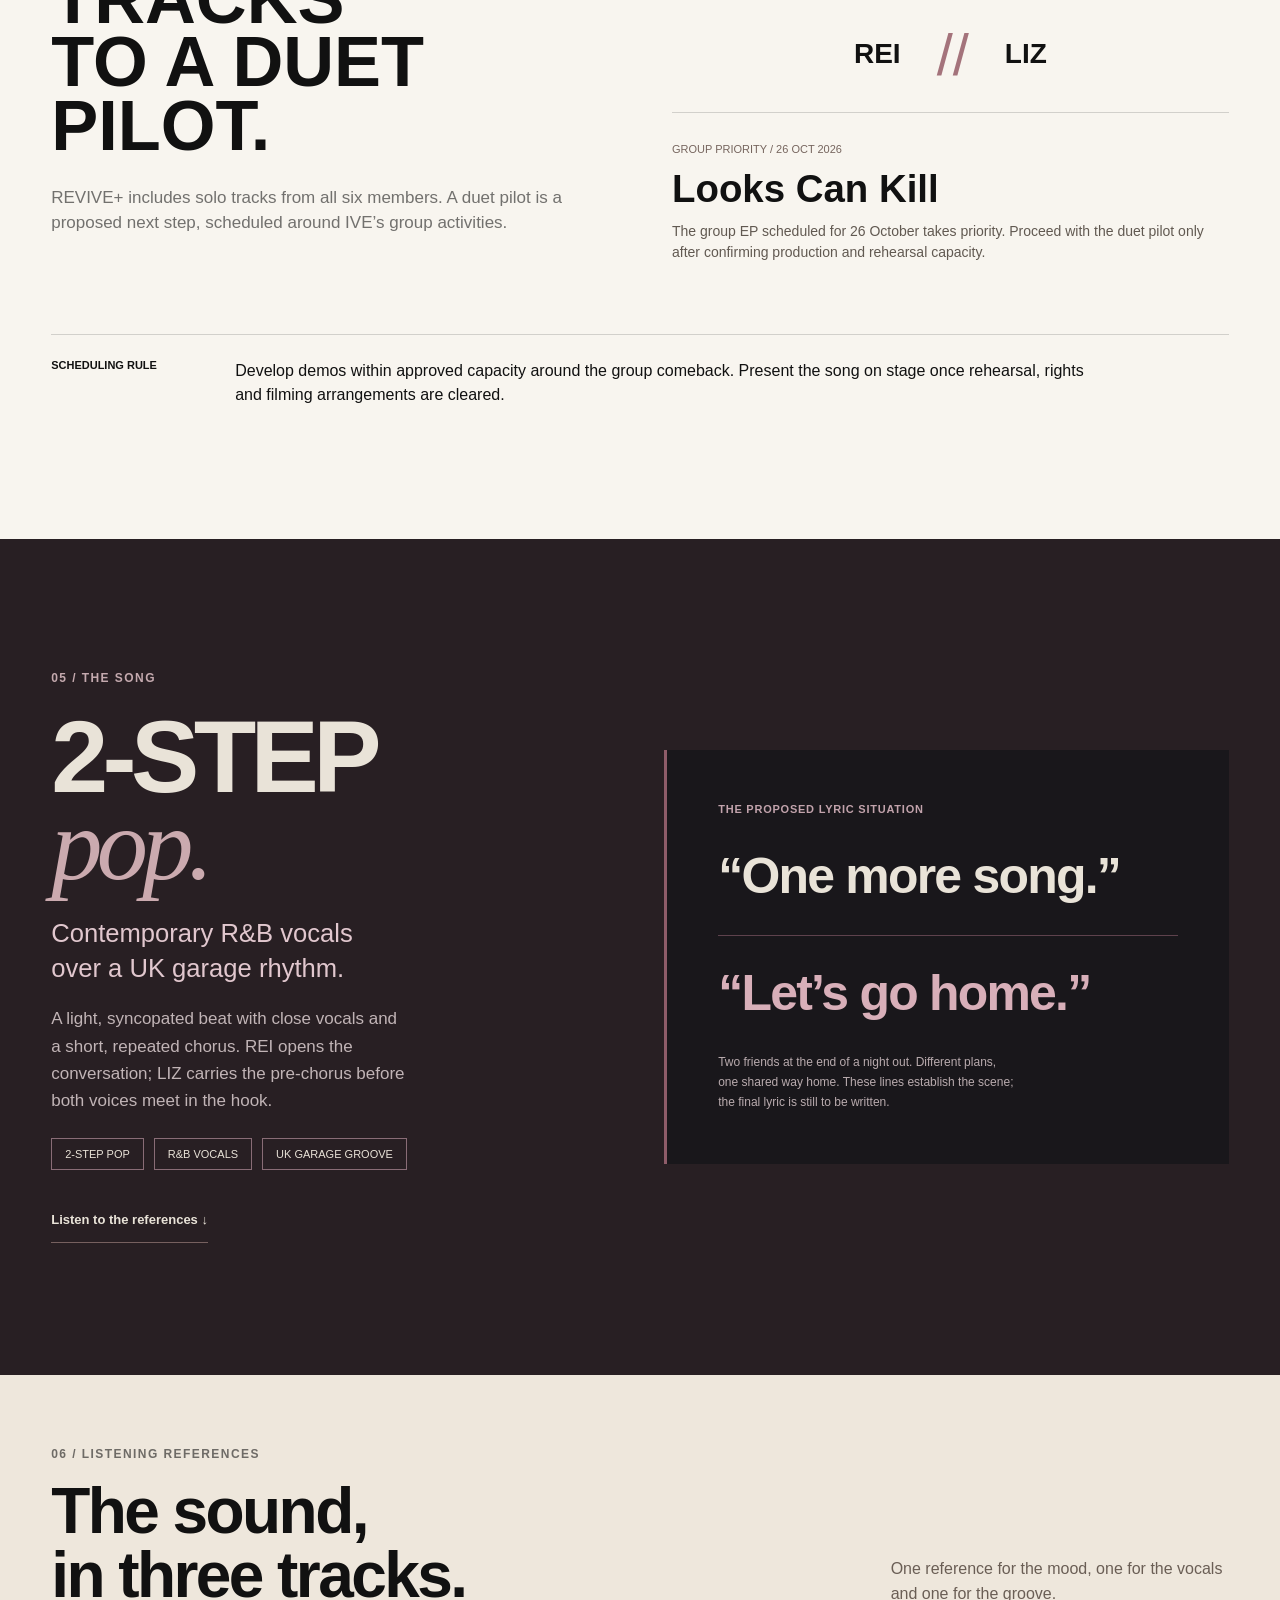
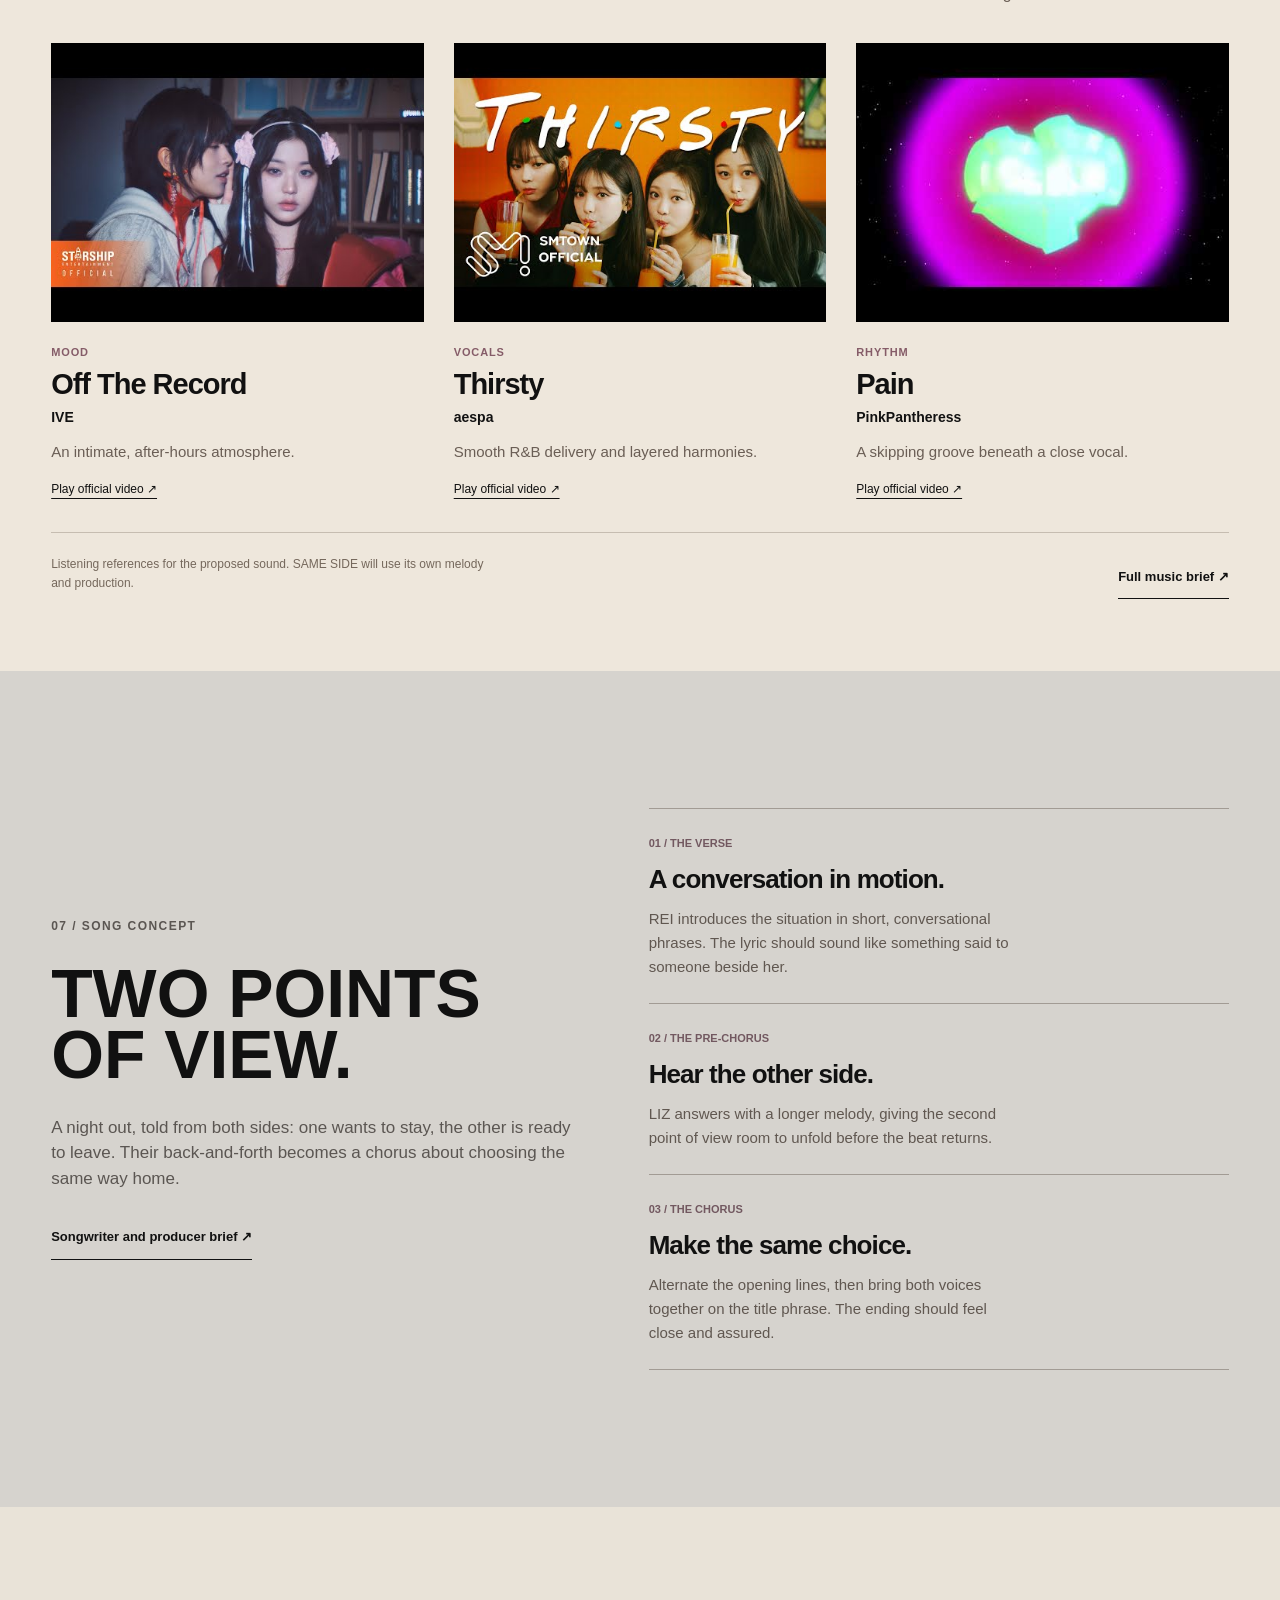
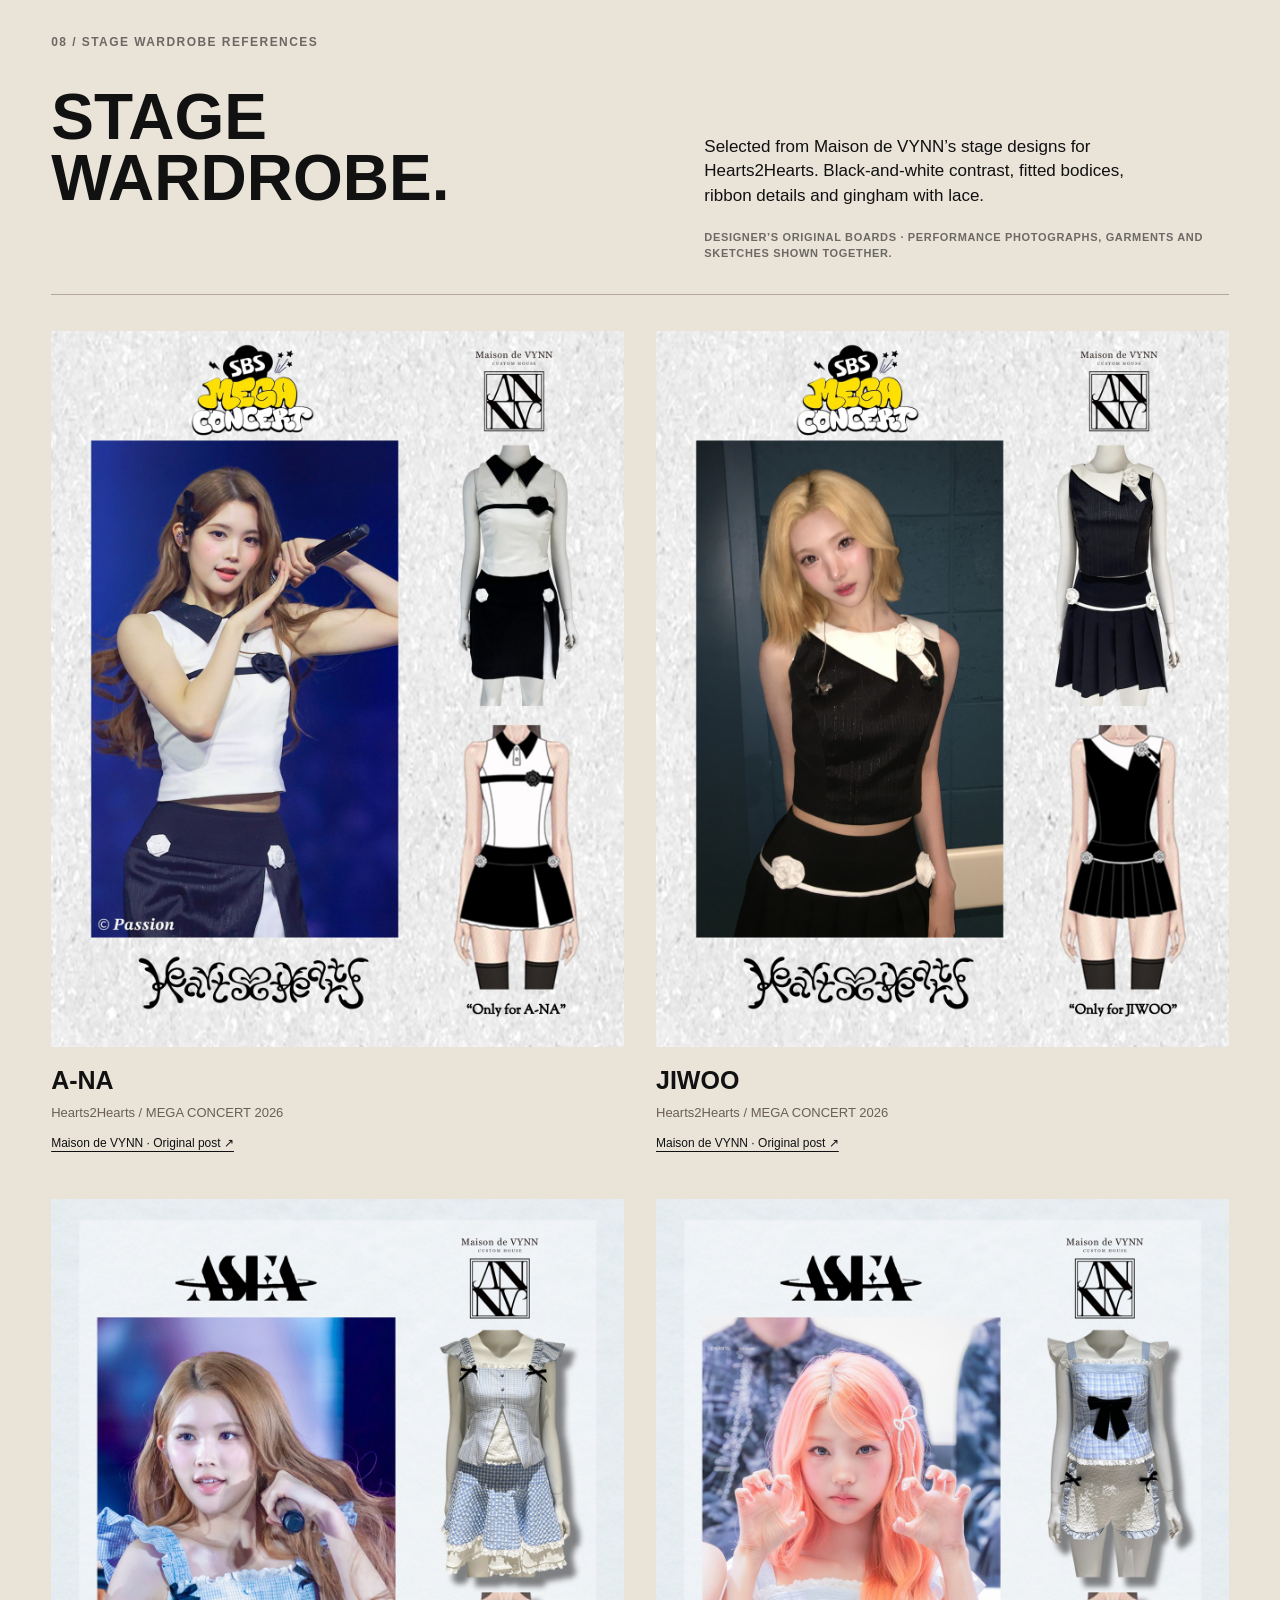
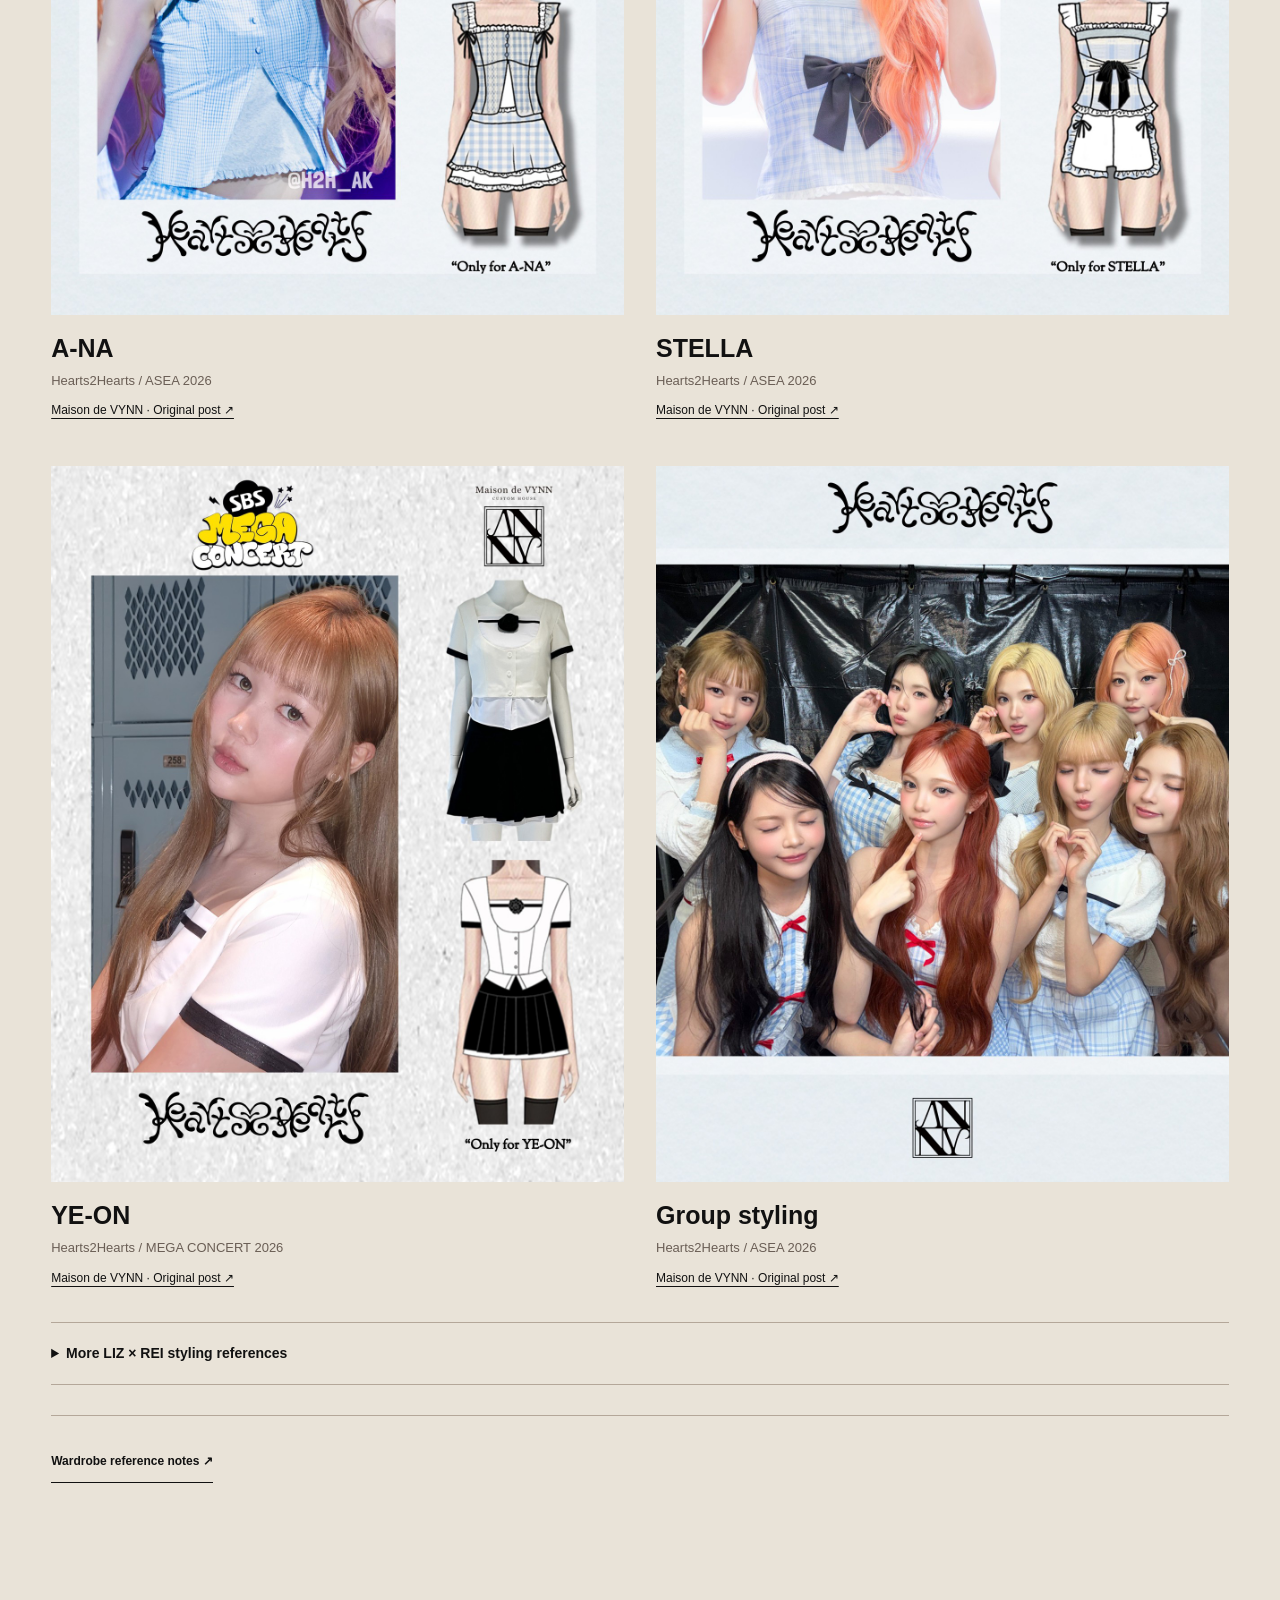
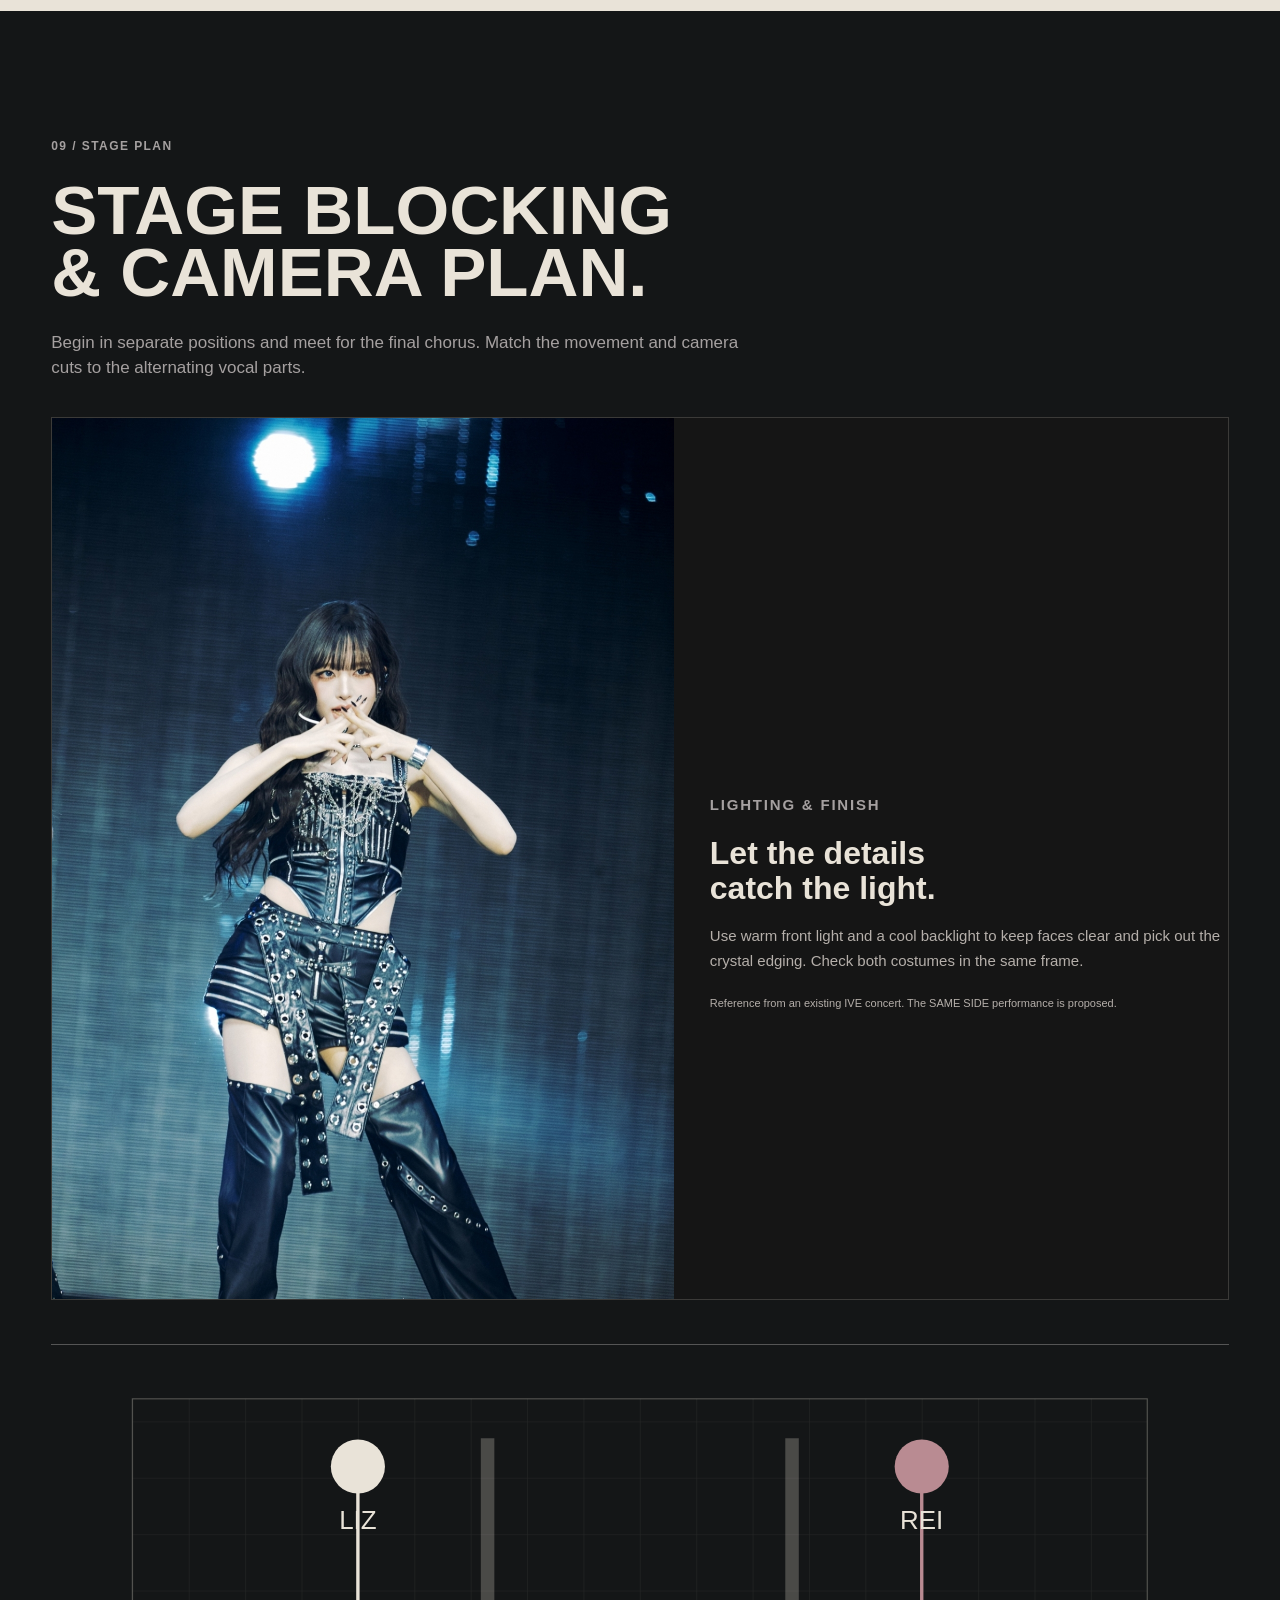
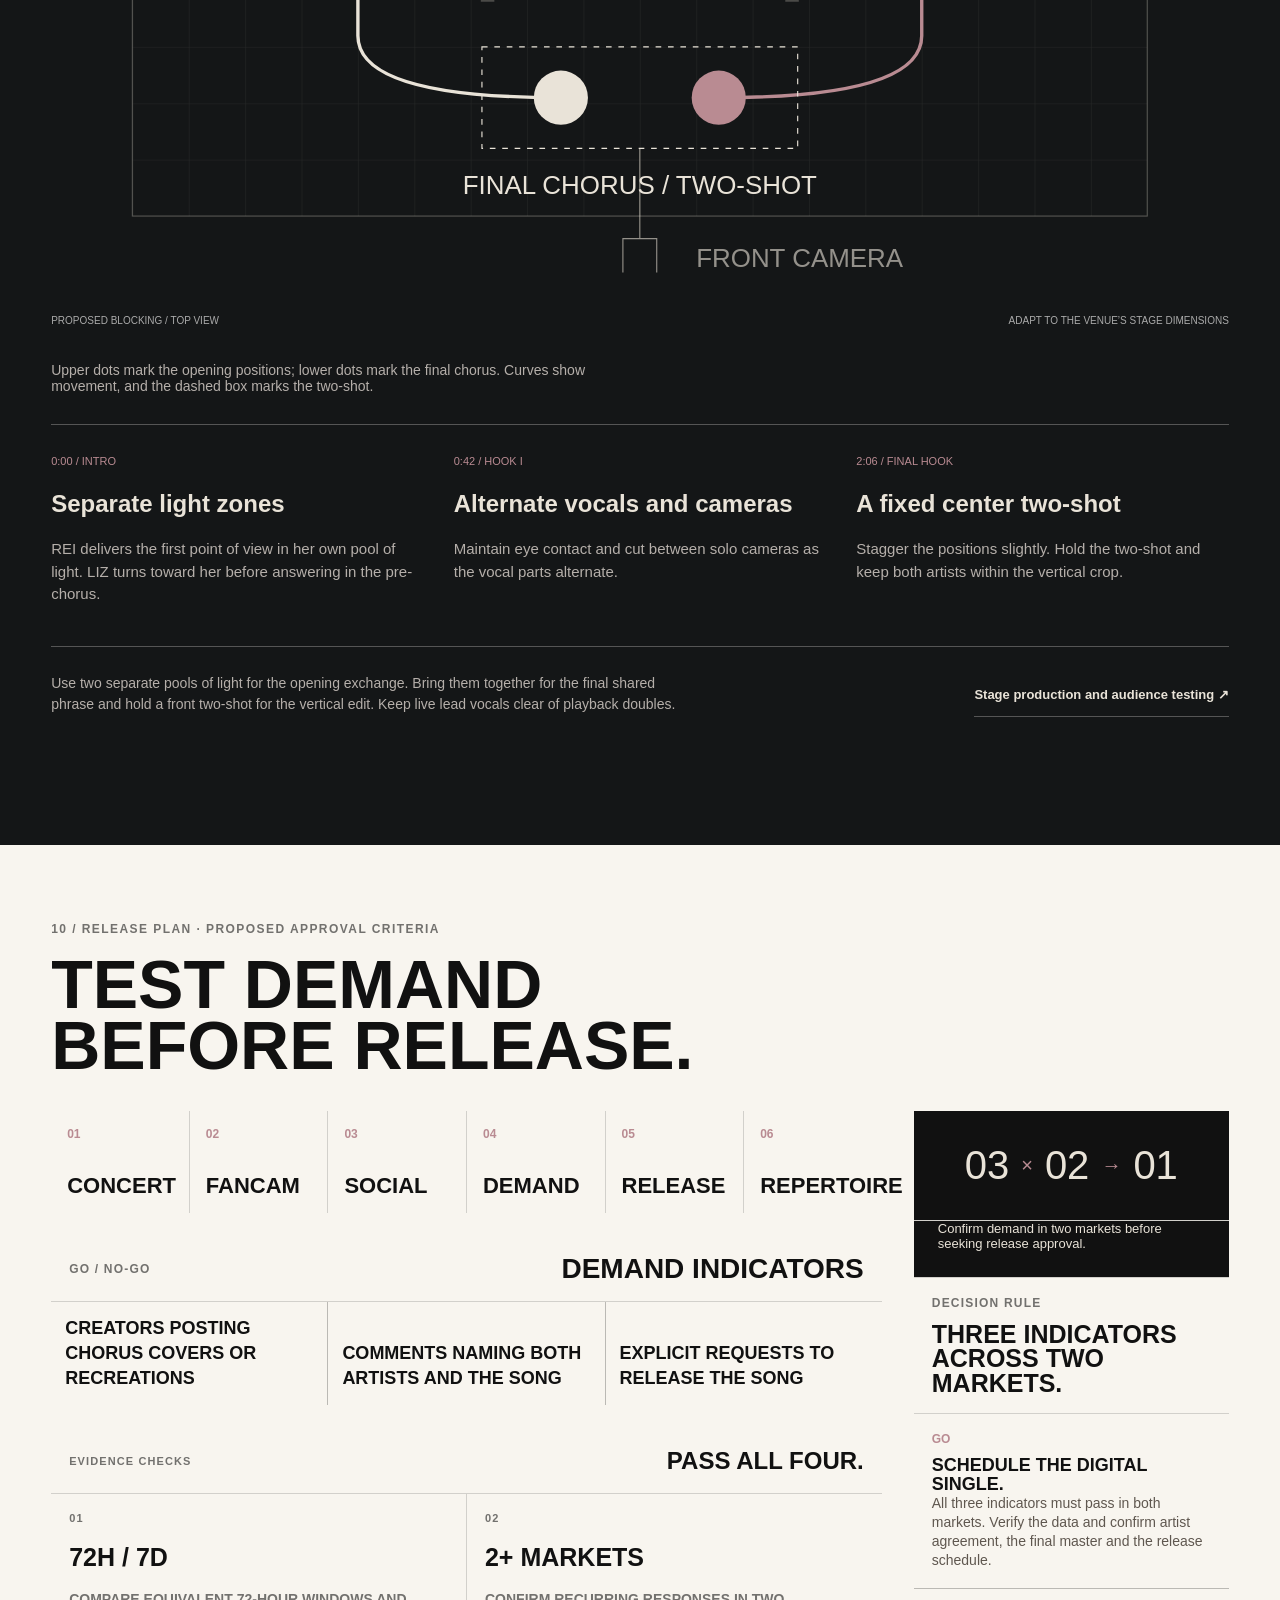
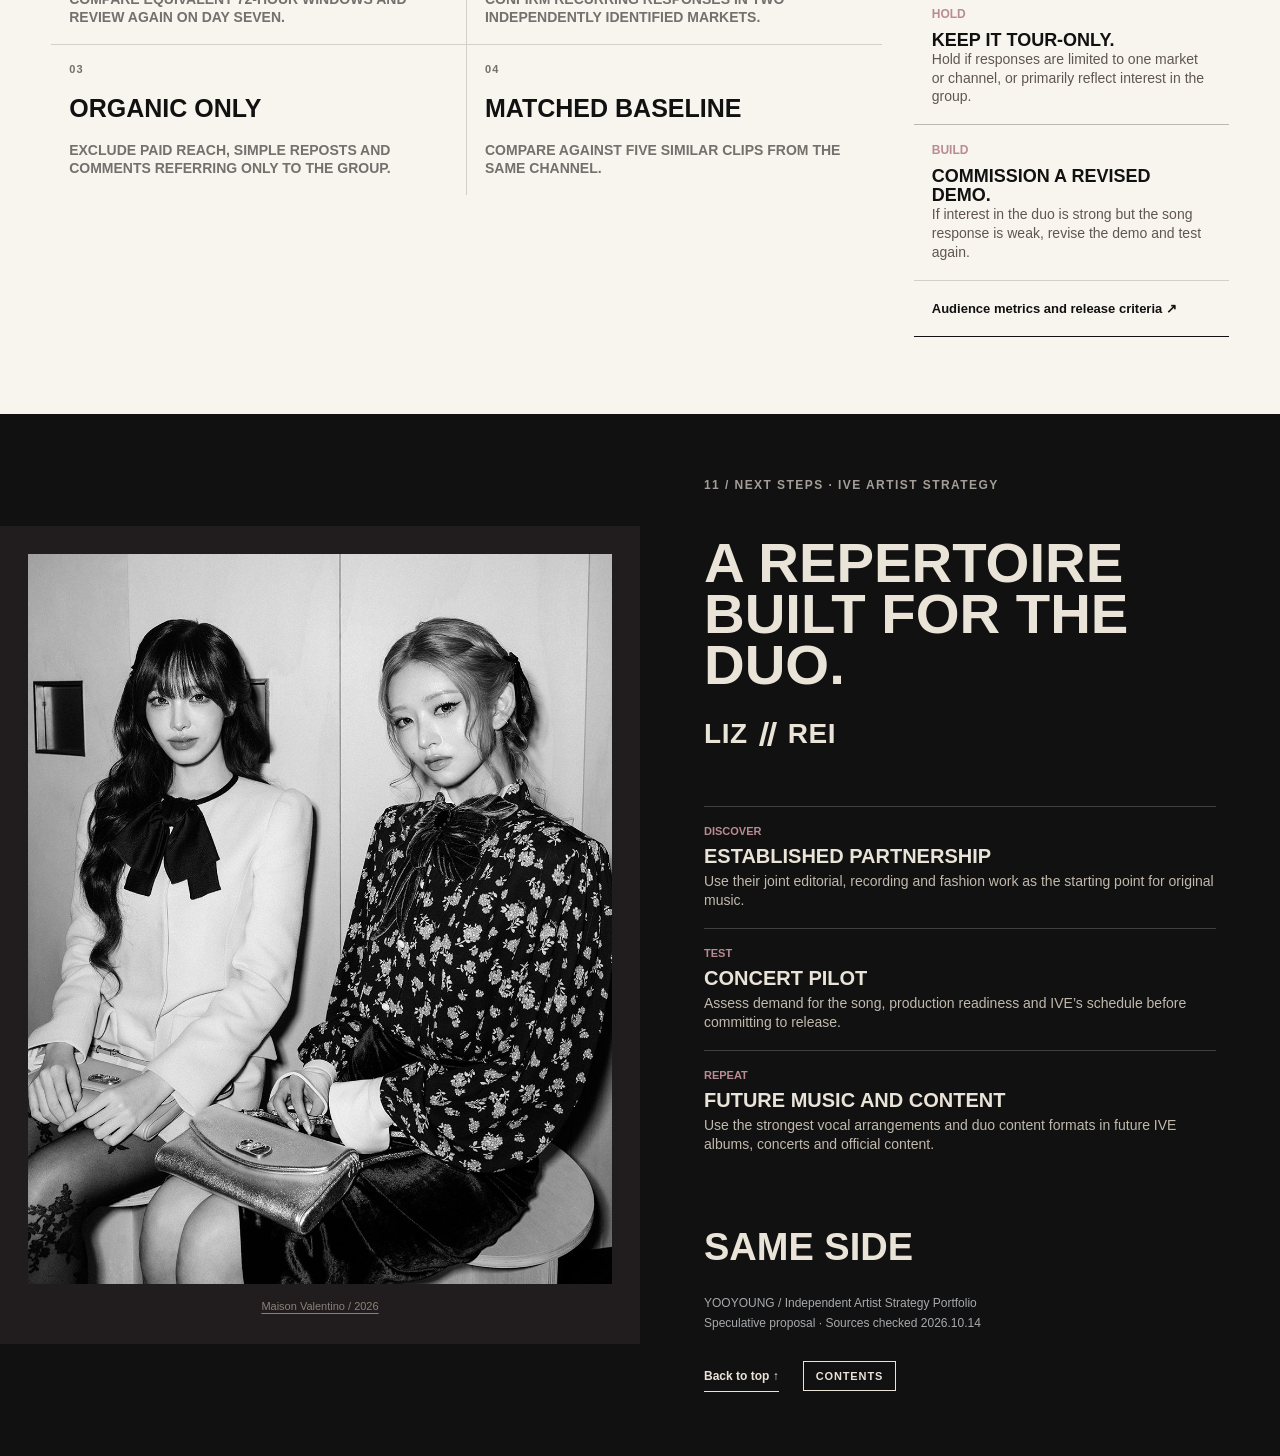
==== commit 61dd19e7: "Replace mannequin wardrobe with Maison de VYNN photo reference boards" ====
--- a/index.html
+++ b/index.html
@@ -2554,9 +2554,10 @@
   <link rel="stylesheet" href="assets/music-lead.css" />
   <link rel="stylesheet" href="assets/wardrobe.css" />
   <link rel="stylesheet" href="assets/refinements.css" />
-  <link rel="stylesheet" href="assets/reader.css?v=20261014-jacket" />
-  <link rel="stylesheet" href="assets/voices.css?v=20261014-jacket" />
-  <link rel="stylesheet" href="assets/stage-rich.css?v=20261014-jacket" />
+  <link rel="stylesheet" href="assets/reader.css?v=20261014-maison" />
+  <link rel="stylesheet" href="assets/voices.css?v=20261014-maison" />
+  <link rel="stylesheet" href="assets/stage-rich.css?v=20261014-maison" />
+  <link rel="stylesheet" href="assets/maison-board.css?v=20261014-maison" />
 </head>
 <body>
   <!-- Lucide icon paths, ISC/MIT. See assets/LUCIDE_LICENSE.txt. -->
@@ -2588,7 +2589,7 @@
     <section class="scene hero" id="top" data-scene-label="Overview" aria-labelledby="hero-title">
       <figure class="hero-visual hero-world">
 <img class="" src="assets/photos/bazaar-duo-lace-red.jpg" data-bg-key="heroWorld" width="1199" height="777" alt="LIZ and REI in textured lace and a fitted red dress for Harper’s BAZAAR" loading="eager" decoding="async" />
-<figcaption class="hero-image-caption"><strong>LIZ × REI / SAME SIDE</strong>Texture, tailored layers and a strong colour contrast.<br /><a href="https://www.harpersbazaar.co.kr/article/1891046" target="_blank" rel="noreferrer">Editorial reference · Harper’s BAZAAR / 2025</a></figcaption></figure>
+<figcaption class="hero-image-caption"><strong>LIZ × REI / SAME SIDE</strong>An existing editorial introduces the duo. The music and wardrobe concepts below are proposed.<br /><a href="https://www.harpersbazaar.co.kr/article/1891046" target="_blank" rel="noreferrer">Editorial reference · Harper’s BAZAAR / 2025</a></figcaption></figure>
       <div class="hero-copy">
         <p class="eyebrow reveal">YOOYOUNG / Artist Strategy Portfolio</p>
         <div class="hero-grid">
@@ -2602,31 +2603,14 @@
               <span class="slashes" aria-hidden="true"></span>
               <span>REI</span>
             </div>
-            <p>Different taste. Same side.</p>
+            <p>Different tastes. Same side.</p>
           </div>
         </div>
         <div class="hero-bottom reveal">
-          <p class="hero-main-copy" lang="en">ORIGINAL MUSIC FOR AN ESTABLISHED DUO.</p>
-          <p class="hero-intro" lang="en">A LIZ and REI single proposal: 2-step pop, R&amp;B vocals and sharply tailored stage looks.</p>
-        <div class="hero-concept-tags"><span>2-STEP POP</span><span>IVORY × OXBLOOD</span><span>CRYSTAL &amp; SILVER</span></div>
-          <div class="hero-route" aria-label="SAME SIDE launch route">
-            <a href="#stage">
-              <small>01<svg class="nav-icon" aria-hidden="true"><use href="#icon-down"/></svg></small>
-              <strong lang="en">Concert first</strong><span class="route-meaning" lang="en">Debut on stage</span>
-            </a>
-            <a href="#loop">
-              <small>02<svg class="nav-icon" aria-hidden="true"><use href="#icon-down"/></svg></small>
-              <strong lang="en">Fan response</strong><span class="route-meaning" lang="en">Measure song demand</span>
-            </a>
-            <a href="#loop">
-              <small>03<svg class="nav-icon" aria-hidden="true"><use href="#icon-down"/></svg></small>
-              <strong lang="en">Digital release</strong><span class="route-meaning" lang="en">Release after review</span>
-            </a>
-            <a href="#end">
-              <small>04<svg class="nav-icon" aria-hidden="true"><use href="#icon-down"/></svg></small>
-              <strong lang="en">Duo repertoire</strong><span class="route-meaning" lang="en">Develop future projects</span>
-            </a>
-          </div>
+          <p class="hero-main-copy" lang="en">A LIZ × REI SINGLE CONCEPT.</p>
+          <p class="hero-intro" lang="en">2-step pop with R&amp;B vocals. Two different points of view, brought together in one chorus.</p>
+        <div class="hero-concept-tags"><span>2-STEP POP</span><span>LIZ × REI</span><span>STAGE REFERENCES</span></div>
+          <div class="hero-route" aria-label="Explore the SAME SIDE concept"><a href="#song"><small>01<svg class="nav-icon" aria-hidden="true"><use href="#icon-down"/></svg></small><strong>The song</strong><span class="route-meaning">2-step pop and R&amp;B</span></a><a href="#visual"><small>02<svg class="nav-icon" aria-hidden="true"><use href="#icon-down"/></svg></small><strong>The image</strong><span class="route-meaning">Two individual looks</span></a><a href="#stage"><small>03<svg class="nav-icon" aria-hidden="true"><use href="#icon-down"/></svg></small><strong>The performance</strong><span class="route-meaning">A duet in one frame</span></a><a href="#loop"><small>04<svg class="nav-icon" aria-hidden="true"><use href="#icon-down"/></svg></small><strong>The release</strong><span class="route-meaning">A concert pilot</span></a></div>
         </div>
       </div>
     </section>
@@ -2767,53 +2751,14 @@
 
     <section class="scene song sound-identity genre-scene" id="song" data-scene-label="The Song" aria-labelledby="song-title">
 <div class="sound-heading"><p class="eyebrow">05 / The song</p><h2 class="headline" id="song-title">2-step<br /><em>pop.</em></h2>
-<p class="genre-line">Contemporary R&amp;B vocals over a UK garage rhythm.</p><p class="genre-summary">A light, syncopated groove with close vocals and a compact hook for LIZ and REI.</p>
-<div class="genre-tags"><span>2-step pop</span><span>R&amp;B vocals</span><span>UK garage groove</span></div>
-<a class="brief-link" href="#music-lead">Listen to the references ↓</a></div>
-<figure class="feature-photo"><img class="" src="assets/photos/bazaar-liz-texture.jpg" data-bg-key="songTexture" width="1199" height="777" alt="LIZ in an open-work ivory layer with a substantial waist bow" loading="lazy" decoding="async" />
-<figcaption class="photo-credit">Styling reference: texture and a fitted waist. <a href="https://www.harpersbazaar.co.kr/article/1891046" target="_blank" rel="noreferrer">Harper’s BAZAAR / 2025</a></figcaption></figure>
-</section>
-
-    <section id="music-lead" class="scene listening-scene" data-scene-label="Listening References" aria-labelledby="music-lead-title"><header class="listening-heading"><div><p class="eyebrow">06 / Listening references</p><h2 id="music-lead-title">The sound,<br />in three tracks.</h2></div><p>One reference for the mood, one for the vocals and one for the groove.</p></header><div class="listening-grid"><article class="listening-reference"><a href="https://www.youtube.com/watch?v=_ApV7Lm87cg" target="_blank" rel="noreferrer"><img class="" src="assets/photos/reference-ive.jpg" data-bg-key="referenceIVE" width="480" height="360" alt="IVE — Off The Record official video thumbnail" loading="lazy" decoding="async" /><p class="reference-cue">Mood</p><h3>Off The Record</h3><p class="reference-artist">IVE</p><p class="reference-description">An intimate, after-hours atmosphere.</p><span class="reference-link">Play official video ↗</span></a></article><article class="listening-reference"><a href="https://www.youtube.com/watch?v=i0RCcSBPjuU" target="_blank" rel="noreferrer"><img class="" src="assets/photos/reference-aespa.jpg" data-bg-key="referenceAespa" width="480" height="360" alt="aespa — Thirsty official video thumbnail" loading="lazy" decoding="async" /><p class="reference-cue">Vocals</p><h3>Thirsty</h3><p class="reference-artist">aespa</p><p class="reference-description">Smooth R&B delivery and layered harmonies.</p><span class="reference-link">Play official video ↗</span></a></article><article class="listening-reference"><a href="https://www.youtube.com/watch?v=REzdbqfiN9o" target="_blank" rel="noreferrer"><img class="" src="assets/photos/reference-pinkpantheress.jpg" data-bg-key="referencePinkPantheress" width="480" height="360" alt="PinkPantheress — Pain official video thumbnail" loading="lazy" decoding="async" /><p class="reference-cue">Rhythm</p><h3>Pain</h3><p class="reference-artist">PinkPantheress</p><p class="reference-description">A skipping groove beneath a close vocal.</p><span class="reference-link">Play official video ↗</span></a></article></div><div class="listening-bottom"><p>Listening references for the proposed sound. SAME SIDE will use its own melody and production.</p><a class="brief-link" href="briefs.html?v=20261014-jacket#music-direction">Full music brief ↗</a></div></section>
-
-    <section class="scene demo-brief commissioning" id="demo" data-scene-label="Demo Brief" aria-labelledby="demo-title"><div class="commissioning-heading"><p class="eyebrow">07 / Demo brief</p><h2 class="headline" id="demo-title">Three demos.<br />One song.</h2><p class="kicker">Commission three demos in the proposed genre. Choose one after a joint vocal session.</p><a class="brief-link" href="briefs.html?v=20261014-jacket#demo">Full songwriter and producer brief ↗</a></div><div class="demo-selection"><div><span>01 / Commission</span><h3>Write for both voices.</h3><p>Request a complete melody, lyrics and separate guide parts for LIZ and REI.</p></div><div><span>02 / Test</span><h3>Hear the song together.</h3><p>Test the chorus with both singers, then rehearse it with the proposed stage movement.</p></div><div><span>03 / Select</span><h3>Choose the strongest demo.</h3><p>Prioritize a memorable hook, clear vocal contrast and a song they can perform comfortably.</p></div></div></section>
-
-<section class="scene visual-code stage-wardrobe" id="visual" data-scene-label="Wardrobe" aria-labelledby="visual-title"><div class="vc-layout"><header class="vc-heading">
-  <p class="eyebrow">08 / Wardrobe · Original stage concepts</p>
-  <h2 class="subheadline" id="visual-title" lang="en">Two tailored<br>stage looks.</h2>
-  <p class="vc-intro" lang="en">Ivory tailoring for LIZ; oxblood jacquard for REI. Black satin bodices, knee-high boots and matching silver details tie the looks together.</p>
-  <p class="vc-status" lang="en">Editorial and performance photos are styling references.</p>
-</header><div class="style-moodboard"><figure><img class="" src="assets/photos/valentino-full-look.jpg" data-bg-key="wardrobeContrast" width="1080" height="1350" alt="LIZ and REI in contrasting black and ivory full-length looks" loading="lazy" decoding="async" /><figcaption><h3>Contrast</h3><p>Black and ivory tailoring in a complete two-person look.</p><a class="mood-source" href="https://prtimes.jp/main/html/rd/p/000000257.000101366.html" target="_blank" rel="noreferrer">Maison Valentino / 2026 ↗</a></figcaption></figure><figure><img class="" src="assets/photos/spur-tailoring-boots.jpg" data-bg-key="wardrobeTailoring" width="1200" height="1550" alt="LIZ and REI in tailored layers, substantial neck pieces and tall boots" loading="lazy" decoding="async" /><figcaption><h3>Tailoring & boots</h3><p>Defined shoulders, different jacket lengths and substantial boots.</p><a class="mood-source" href="https://spur.hpplus.jp/culture/topics/2024-11-23-r-Vk2Q/" target="_blank" rel="noreferrer">SPUR / 2024 ↗</a></figcaption></figure><figure><img class="" src="assets/photos/wkorea-metal-bodice.jpg" data-bg-key="wardrobeMetal" width="1078" height="1400" alt="LIZ in a fitted black dress with a reflective gold-toned front piece" loading="lazy" decoding="async" /><figcaption><h3>Metal detail</h3><p>A strong reflective focal point over a fitted black base.</p><a class="mood-source" href="https://www.wkorea.com/2022/04/25/%EB%8D%94-%EB%B9%A0%EC%A0%B8-%EA%B9%8A%EC%9D%B4-%EC%95%84%EC%9D%B4%EB%B8%8C/" target="_blank" rel="noreferrer">W Korea / 2022 ↗</a></figcaption></figure><figure><img class="" src="assets/photos/bazaar-rei-texture.jpg" data-bg-key="wardrobeTexture" width="1199" height="777" alt="REI in a fitted crochet mini dress with open-work texture" loading="lazy" decoding="async" /><figcaption><h3>Texture & fit</h3><p>Open-work texture and a fitted bodice give the garment depth.</p><a class="mood-source" href="https://www.harpersbazaar.co.kr/article/1891046" target="_blank" rel="noreferrer">Harper’s BAZAAR / 2025 ↗</a></figcaption></figure></div><div class="stage-palette" aria-label="Proposed costume palette"><span><i style="background:#eee7d8"></i>Ivory</span><span><i style="background:#592331"></i>Oxblood</span><span><i style="background:#19171b"></i>Black satin</span><span><i style="background:linear-gradient(100deg,#80858b,#eef0f2,#85898e)"></i>Silver</span></div><div class="look-heading"><h3>Original stage looks</h3><p>Complete outfit proposals · finalize through fittings</p></div><div class="vc-looks"><figure class="vc-look"><div class="vc-flat-wrap"><img class="full-look" src="assets/stage-look-liz.svg?v=20261014-jacket" width="320" height="650" alt="Original LIZ wardrobe proposal: fitted ivory jacket with shawl lapels, crystal-trimmed black satin bodice, tailored shorts and knee-high boots" loading="lazy" /></div><figcaption>
-  <p class="vc-artist">LIZ <span>01 / Ivory tailoring</span></p>
-  <h3 lang="en">Fitted jacket &amp; satin bodice</h3>
-  <p lang="en">A fitted ivory jacket with full sleeves, curved shawl lapels and an even upper-hip hem, worn over a crystal-trimmed black bodice and tailored shorts. Black knee-high boots complete the look.</p>
-</figcaption><ul class="look-pieces"><li>Fitted jacket</li><li>Satin bodice</li><li>Tailored shorts</li><li>Knee-high boots</li></ul></figure><figure class="vc-look"><div class="vc-flat-wrap"><img class="full-look" src="assets/stage-look-rei.svg" width="320" height="650" alt="Original REI wardrobe proposal: cropped oxblood jacquard jacket, crystal-trimmed bodice, wrap skort and boots" loading="lazy" /></div><figcaption>
-  <p class="vc-artist">REI <span>02 / Oxblood jacquard</span></p>
-  <h3 lang="en">Cropped jacket &amp; embellished bodice</h3>
-  <p lang="en">An oxblood jacquard jacket with defined shoulders, a crystal-trimmed black bodice and an asymmetric black skort. Matching knee-high boots complete the outfit.</p>
-</figcaption><ul class="look-pieces"><li>Jacquard jacket</li><li>Crystal-trimmed bodice</li><li>Wrap skort</li><li>Knee-high boots</li></ul></figure></div><div class="visual-key" aria-label="Silhouette, texture and matching details" lang="en">
-  <p class="visual-key-heading">Details across the two looks</p>
-  <div class="visual-key-items">
-    <div>
-      <i class="visual-key-swatch ivory" aria-hidden="true"></i>
-      <strong>LIZ / Fitted ivory jacket</strong>
-      <p>The curved lapels frame the black bodice, and the even hem leaves the shorts visible.</p>
-    </div>
-    <div>
-      <i class="visual-key-swatch oxblood" aria-hidden="true"></i>
-      <strong>REI / Jacquard and cropped tailoring</strong>
-      <p>The darker jacket, square neckline and short wrap panel give REI a compact, sharply defined silhouette.</p>
-    </div>
-    <div>
-      <i class="visual-key-bars" aria-hidden="true"><b></b><b></b></i>
-      <strong>Both / Crystal edging and silver bars</strong>
-      <p>Narrow crystal trim, paired waist bars and matching black boots coordinate the two outfits.</p>
-    </div>
-  </div>
-</div><div class="vc-finish">
-  <p lang="en"><strong>Hair &amp; makeup</strong> LIZ: a sleek low ponytail and softly defined eyes. REI: hair tucked clear of the face and sharper eyeliner. Both wear a muted rose lip.</p>
-  <a class="brief-link" href="briefs.html?v=20261014-jacket#wardrobe">Wardrobe construction and fitting brief &#8599;</a>
-</div></div></section>
+<p class="genre-line">Contemporary R&amp;B vocals over a UK garage rhythm.</p><p class="genre-summary">A light, syncopated beat with close vocals and a short, repeated chorus. REI opens the conversation; LIZ carries the pre-chorus before both voices meet in the hook.</p><div class="genre-tags"><span>2-step pop</span><span>R&amp;B vocals</span><span>UK garage groove</span></div><a class="brief-link" href="#music-lead">Listen to the references ↓</a></div>
+<figure class="song-dialogue-panel"><p class="dialogue-label">The proposed lyric situation</p><blockquote><span class="dialogue-line">“One more song.”</span><span class="dialogue-line">“Let’s go home.”</span></blockquote><figcaption>Two friends at the end of a night out. Different plans, one shared way home. These lines establish the scene; the final lyric is still to be written.</figcaption></figure></section>
+
+    <section id="music-lead" class="scene listening-scene" data-scene-label="Listening References" aria-labelledby="music-lead-title"><header class="listening-heading"><div><p class="eyebrow">06 / Listening references</p><h2 id="music-lead-title">The sound,<br />in three tracks.</h2></div><p>One reference for the mood, one for the vocals and one for the groove.</p></header><div class="listening-grid"><article class="listening-reference"><a href="https://www.youtube.com/watch?v=_ApV7Lm87cg" target="_blank" rel="noreferrer"><img class="" src="assets/photos/reference-ive.jpg" data-bg-key="referenceIVE" width="480" height="360" alt="IVE — Off The Record official video thumbnail" loading="lazy" decoding="async" /><p class="reference-cue">Mood</p><h3>Off The Record</h3><p class="reference-artist">IVE</p><p class="reference-description">An intimate, after-hours atmosphere.</p><span class="reference-link">Play official video ↗</span></a></article><article class="listening-reference"><a href="https://www.youtube.com/watch?v=i0RCcSBPjuU" target="_blank" rel="noreferrer"><img class="" src="assets/photos/reference-aespa.jpg" data-bg-key="referenceAespa" width="480" height="360" alt="aespa — Thirsty official video thumbnail" loading="lazy" decoding="async" /><p class="reference-cue">Vocals</p><h3>Thirsty</h3><p class="reference-artist">aespa</p><p class="reference-description">Smooth R&B delivery and layered harmonies.</p><span class="reference-link">Play official video ↗</span></a></article><article class="listening-reference"><a href="https://www.youtube.com/watch?v=REzdbqfiN9o" target="_blank" rel="noreferrer"><img class="" src="assets/photos/reference-pinkpantheress.jpg" data-bg-key="referencePinkPantheress" width="480" height="360" alt="PinkPantheress — Pain official video thumbnail" loading="lazy" decoding="async" /><p class="reference-cue">Rhythm</p><h3>Pain</h3><p class="reference-artist">PinkPantheress</p><p class="reference-description">A skipping groove beneath a close vocal.</p><span class="reference-link">Play official video ↗</span></a></article></div><div class="listening-bottom"><p>Listening references for the proposed sound. SAME SIDE will use its own melody and production.</p><a class="brief-link" href="briefs.html?v=20261014-maison#music-direction">Full music brief ↗</a></div></section>
+
+    <section class="scene demo-brief commissioning" id="demo" data-scene-label="Song Concept" aria-labelledby="demo-title"><div class="commissioning-heading"><p class="eyebrow">07 / Song concept</p><h2 class="headline" id="demo-title">Two points<br />of view.</h2><p class="kicker">A night out, told from both sides: one wants to stay, the other is ready to leave. Their back-and-forth becomes a chorus about choosing the same way home.</p><a class="brief-link" href="briefs.html?v=20261014-maison#demo">Songwriter and producer brief ↗</a></div><div class="demo-selection"><div><span>01 / The verse</span><h3>A conversation in motion.</h3><p>REI introduces the situation in short, conversational phrases. The lyric should sound like something said to someone beside her.</p></div><div><span>02 / The pre-chorus</span><h3>Hear the other side.</h3><p>LIZ answers with a longer melody, giving the second point of view room to unfold before the beat returns.</p></div><div><span>03 / The chorus</span><h3>Make the same choice.</h3><p>Alternate the opening lines, then bring both voices together on the title phrase. The ending should feel close and assured.</p></div></div></section>
+
+<section class="scene visual-code stage-wardrobe maison-wardrobe" id="visual" data-scene-label="Wardrobe" aria-labelledby="visual-title"><div class="vc-layout"><header class="vc-heading"><p class="eyebrow">08 / Stage wardrobe references</p><h2 class="subheadline" id="visual-title">Stage<br>wardrobe.</h2><p class="vc-intro">Selected from Maison de VYNN’s stage designs for Hearts2Hearts. Black-and-white contrast, fitted bodices, ribbon details and gingham with lace.</p><p class="vc-status">Designer’s original boards · Performance photographs, garments and sketches shown together.</p></header><div class="maison-board"><figure class="maison-card"><a href="https://www.instagram.com/maisondevynn/p/DaKjt2EEwmG/?img_index=3" target="_blank" rel="noreferrer"><img src="assets/photos/maison-03.jpg" data-bg-key="maison03" width="1280" height="1600" alt="Maison de VYNN original wardrobe board for Hearts2Hearts A-NA, MEGA CONCERT 2026" loading="lazy" decoding="async"></a><figcaption><h3>A-NA</h3><p>Hearts2Hearts / MEGA CONCERT 2026</p><a href="https://www.instagram.com/maisondevynn/p/DaKjt2EEwmG/?img_index=3" target="_blank" rel="noreferrer">Maison de VYNN · Original post ↗</a></figcaption></figure><figure class="maison-card"><a href="https://www.instagram.com/maisondevynn/p/DaKjt2EEwmG/" target="_blank" rel="noreferrer"><img src="assets/photos/maison-01.jpg" data-bg-key="maison01" width="1280" height="1600" alt="Maison de VYNN original wardrobe board for Hearts2Hearts JIWOO, MEGA CONCERT 2026" loading="lazy" decoding="async"></a><figcaption><h3>JIWOO</h3><p>Hearts2Hearts / MEGA CONCERT 2026</p><a href="https://www.instagram.com/maisondevynn/p/DaKjt2EEwmG/" target="_blank" rel="noreferrer">Maison de VYNN · Original post ↗</a></figcaption></figure><figure class="maison-card"><a href="https://www.instagram.com/maisondevynn/p/DYwj1JAE214/" target="_blank" rel="noreferrer"><img src="assets/photos/maison-05.jpg" data-bg-key="maison05" width="1280" height="1600" alt="Maison de VYNN original wardrobe board for Hearts2Hearts A-NA, ASEA 2026" loading="lazy" decoding="async"></a><figcaption><h3>A-NA</h3><p>Hearts2Hearts / ASEA 2026</p><a href="https://www.instagram.com/maisondevynn/p/DYwj1JAE214/" target="_blank" rel="noreferrer">Maison de VYNN · Original post ↗</a></figcaption></figure><figure class="maison-card"><a href="https://www.instagram.com/maisondevynn/p/DYwj1JAE214/?img_index=2" target="_blank" rel="noreferrer"><img src="assets/photos/maison-06.jpg" data-bg-key="maison06" width="1280" height="1600" alt="Maison de VYNN original wardrobe board for Hearts2Hearts STELLA, ASEA 2026" loading="lazy" decoding="async"></a><figcaption><h3>STELLA</h3><p>Hearts2Hearts / ASEA 2026</p><a href="https://www.instagram.com/maisondevynn/p/DYwj1JAE214/?img_index=2" target="_blank" rel="noreferrer">Maison de VYNN · Original post ↗</a></figcaption></figure><figure class="maison-card"><a href="https://www.instagram.com/maisondevynn/p/DaKjt2EEwmG/?img_index=2" target="_blank" rel="noreferrer"><img src="assets/photos/maison-02.jpg" data-bg-key="maison02" width="1280" height="1600" alt="Maison de VYNN original wardrobe board for Hearts2Hearts YE-ON, MEGA CONCERT 2026" loading="lazy" decoding="async"></a><figcaption><h3>YE-ON</h3><p>Hearts2Hearts / MEGA CONCERT 2026</p><a href="https://www.instagram.com/maisondevynn/p/DaKjt2EEwmG/?img_index=2" target="_blank" rel="noreferrer">Maison de VYNN · Original post ↗</a></figcaption></figure><figure class="maison-card"><a href="https://www.instagram.com/maisondevynn/p/DYwj-ZVkwR2/" target="_blank" rel="noreferrer"><img src="assets/photos/maison-04.jpg" data-bg-key="maison04" width="1280" height="1600" alt="Maison de VYNN original wardrobe board for Hearts2Hearts Group styling, ASEA 2026" loading="lazy" decoding="async"></a><figcaption><h3>Group styling</h3><p>Hearts2Hearts / ASEA 2026</p><a href="https://www.instagram.com/maisondevynn/p/DYwj-ZVkwR2/" target="_blank" rel="noreferrer">Maison de VYNN · Original post ↗</a></figcaption></figure></div><details class="styling-archive"><summary>More LIZ × REI styling references</summary><p>Existing editorial photographs support colour, texture and proportion choices. They do not show the proposed SAME SIDE costumes.</p><div class="archive-photo-grid"><figure><img class="" src="assets/photos/valentino-full-look.jpg" data-bg-key="wardrobeContrast" width="1080" height="1350" alt="LIZ and REI in contrasting black and ivory full-length looks" loading="lazy" decoding="async" /><figcaption><strong>Light &amp; dark</strong><br>A colour contrast that remains clear when both artists share a frame.<br><a href="https://prtimes.jp/main/html/rd/p/000000257.000101366.html" target="_blank" rel="noreferrer">Original editorial ↗</a></figcaption></figure><figure><img class="" src="assets/photos/spur-tailoring-boots.jpg" data-bg-key="wardrobeTailoring" width="1200" height="1550" alt="LIZ and REI in tailored layers, substantial neck pieces and tall boots" loading="lazy" decoding="async" /><figcaption><strong>Boot proportions</strong><br>Long boots and short layers inform the proportions of the complete looks.<br><a href="https://spur.hpplus.jp/culture/topics/2024-11-23-r-Vk2Q/" target="_blank" rel="noreferrer">Original editorial ↗</a></figcaption></figure><figure><img class="" src="assets/photos/wkorea-metal-bodice.jpg" data-bg-key="wardrobeMetal" width="1078" height="1400" alt="LIZ in a fitted black dress with a reflective gold-toned front piece" loading="lazy" decoding="async" /><figcaption><strong>One focal detail</strong><br>Concentrate reflective hardware in one place rather than covering the garment.<br><a href="https://www.wkorea.com/2022/04/25/더-빠져-깊이-아이브/" target="_blank" rel="noreferrer">Original editorial ↗</a></figcaption></figure><figure><img class="" src="assets/photos/bazaar-rei-texture.jpg" data-bg-key="wardrobeTexture" width="1199" height="777" alt="REI in a fitted crochet mini dress with open-work texture" loading="lazy" decoding="async" /><figcaption><strong>Visible texture</strong><br>A fitted open-work fabric gives a compact silhouette surface detail.<br><a href="https://www.harpersbazaar.co.kr/article/1891046" target="_blank" rel="noreferrer">Original editorial ↗</a></figcaption></figure><figure><img class="" src="assets/photos/bazaar-liz-texture.jpg" data-bg-key="songTexture" width="1199" height="777" alt="LIZ in an open-work ivory layer with a substantial waist bow" loading="lazy" decoding="async" /><figcaption><strong>Volume at the hip</strong><br>A shaped waist and fabric bow place volume away from the shoulders.<br><a href="https://www.harpersbazaar.co.kr/article/1891046" target="_blank" rel="noreferrer">Original editorial ↗</a></figcaption></figure></div></details><div class="vc-finish"><a class="brief-link" href="briefs.html?v=20261014-maison#wardrobe">Wardrobe reference notes ↗</a></div></div></section>
 
 
     <section class="scene stage staging" id="stage" data-scene-label="Stage Plan" aria-labelledby="stage-title">
@@ -2833,8 +2778,8 @@
         </svg>
         <div class="stage-frame" lang="en"><span>Proposed blocking / top view</span><span>Adapt to the venue’s stage dimensions</span></div><p class="stage-legend" lang="en">Upper dots mark the opening positions; lower dots mark the final chorus. Curves show movement, and the dashed box marks the two-shot.</p>
       </div>
-      <div class="stage-cues reveal"><div><span>0:00 / Intro</span><strong>Separate light zones</strong><p lang="en">REI opens with close vocal delivery while LIZ holds her position in the other lane.</p></div><div><span>0:42 / Hook I</span><strong>Alternate vocals and cameras</strong><p lang="en">Maintain eye contact and cut between solo cameras as the vocal parts alternate.</p></div><div><span>2:06 / Final hook</span><strong>A fixed center two-shot</strong><p lang="en">Stagger the positions slightly. Hold the two-shot and keep both artists within the vertical crop.</p></div></div>
-      <div class="capture-line"><p lang="en">Use one LED-line motif, one lighting change and a fixed two-shot framed for vertical crops. Keep live lead vocals clear of playback doubles.</p><a class="brief-link" href="briefs.html?v=20261014-jacket#pilot">Stage production and audience testing ↗</a></div>
+      <div class="stage-cues reveal"><div><span>0:00 / Intro</span><strong>Separate light zones</strong><p lang="en">REI delivers the first point of view in her own pool of light. LIZ turns toward her before answering in the pre-chorus.</p></div><div><span>0:42 / Hook I</span><strong>Alternate vocals and cameras</strong><p lang="en">Maintain eye contact and cut between solo cameras as the vocal parts alternate.</p></div><div><span>2:06 / Final hook</span><strong>A fixed center two-shot</strong><p lang="en">Stagger the positions slightly. Hold the two-shot and keep both artists within the vertical crop.</p></div></div>
+      <div class="capture-line"><p lang="en">Use two separate pools of light for the opening exchange. Bring them together for the final shared phrase and hold a front two-shot for the vertical edit. Keep live lead vocals clear of playback doubles.</p><a class="brief-link" href="briefs.html?v=20261014-maison#pilot">Stage production and audience testing ↗</a></div>
     </section>
 
     <section class="scene loop" id="loop" data-scene-label="Release Criteria" aria-labelledby="loop-title">
@@ -2937,7 +2882,7 @@
                 </div>
               </div>
             </div>
-            <a class="brief-link" href="briefs.html?v=20261014-jacket#pilot">Audience metrics and release criteria &#8599;</a>
+            <a class="brief-link" href="briefs.html?v=20261014-maison#pilot">Audience metrics and release criteria &#8599;</a>
           </div>
         </div>
       </div>
@@ -3002,13 +2947,13 @@
       <a href="#why-now"><span>04</span><div><strong>WHY NOW</strong><small>Group schedule / Duet pilot</small></div></a>
       <a href="#song"><span>05</span><div><strong>THE SONG</strong><small>2-step pop / R&amp;B vocals / UK garage</small></div></a>
       <a href="#music-lead"><span>06</span><div><strong>LISTENING REFERENCES</strong><small>Mood / Vocals / Groove</small></div></a>
-      <a href="#demo"><span>07</span><div><strong>DEMO BRIEF</strong><small>Commission / Vocal test / Selection</small></div></a>
-      <a href="#visual"><span>08</span><div><strong>WARDROBE</strong><small>Real references / Complete stage looks</small></div></a>
+      <a href="#demo"><span>07</span><div><strong>SONG CONCEPT</strong><small>Two perspectives / One shared chorus</small></div></a>
+      <a href="#visual"><span>08</span><div><strong>WARDROBE</strong><small>Maison de VYNN / Stage photo references</small></div></a>
       <a href="#stage"><span>09</span><div><strong>STAGE PLAN</strong><small>Blocking / Cameras / Pilot</small></div></a>
       <a href="#loop"><span>10</span><div><strong>RELEASE CRITERIA</strong><small>Audience demand and approval criteria</small></div></a>
       <a href="#end"><span>11</span><div><strong>NEXT STEPS</strong><small>Future music and content</small></div></a>
     </nav>
-    <div class="contents-appendix"><a href="briefs.html?v=20261014-jacket#demo">Songwriter and producer brief &#8599;</a><a href="briefs.html?v=20261014-jacket#music-direction">Music direction &#8599;</a><a href="briefs.html?v=20261014-jacket#wardrobe">Wardrobe construction &#8599;</a><a href="briefs.html?v=20261014-jacket#pilot">Pilot protocol &#8599;</a></div>
+    <div class="contents-appendix"><a href="briefs.html?v=20261014-maison#demo">Songwriter and producer brief &#8599;</a><a href="briefs.html?v=20261014-maison#music-direction">Music direction &#8599;</a><a href="briefs.html?v=20261014-maison#wardrobe">Wardrobe construction &#8599;</a><a href="briefs.html?v=20261014-maison#pilot">Pilot protocol &#8599;</a></div>
     <section class="contents-sources" aria-label="Source references">
       <button class="source-toggle" type="button" aria-controls="sources" aria-expanded="false">SOURCES<svg class="nav-icon" aria-hidden="true"><use href="#icon-down"/></svg></button>
       <div class="sources-reveal">
@@ -3084,7 +3029,7 @@
     </section>
   </dialog>
 
-  <script src="assets/images.js?v=20261014-jacket"></script>
+  <script src="assets/images.js?v=20261014-maison"></script>
   <script>
     const sourceToggle = document.querySelector(".source-toggle");
     const sourcePanel = document.querySelector("#sources");
--- a/assets/maison-board.css
+++ b/assets/maison-board.css
@@ -0,0 +1,127 @@
+/* Song-scene cues replace the unrelated fashion photograph. */
+#song .song-dialogue-panel {
+  min-width: 0;
+  margin: 0;
+  padding: clamp(26px, 4vw, 58px);
+  color: #e9e3d8;
+  background: #19171b;
+  border-left: 3px solid #8e5c69;
+}
+
+#song .song-dialogue-panel .eyebrow,
+#song .song-dialogue-panel .dialogue-label {
+  margin: 0 0 30px;
+  color: #c2a3ac;
+  font: inherit;
+  font-size: 11px;
+  font-weight: 700;
+  line-height: 1.6;
+  letter-spacing: .07em;
+  text-transform: uppercase;
+}
+
+#song .song-dialogue-panel blockquote {
+  margin: 0;
+  padding: 0;
+  border: 0;
+  font: inherit;
+}
+
+#song .song-dialogue-panel .dialogue-line {
+  display: block;
+  margin: 0;
+  font-size: clamp(29px, 3.9vw, 58px);
+  font-weight: 650;
+  line-height: 1.12;
+  letter-spacing: -.035em;
+  text-wrap: balance;
+  overflow-wrap: break-word;
+}
+
+#song .song-dialogue-panel .dialogue-line + .dialogue-line {
+  margin-top: 30px;
+  padding-top: 30px;
+  color: #d8afb9;
+  border-top: 1px solid #5e424d;
+}
+
+#song .song-dialogue-panel .concept-note,
+#song .song-dialogue-panel figcaption {
+  max-width: 45ch;
+  margin: 32px 0 0;
+  color: #b9abae;
+  font: inherit;
+  font-size: 12px;
+  line-height: 1.65;
+}
+
+#visual .styling-archive {
+  margin-top: 36px;
+  padding: 20px 0;
+  border-top: 1px solid #b4a799;
+  border-bottom: 1px solid #b4a799;
+}
+
+#visual .styling-archive > summary {
+  cursor: pointer;
+  font: inherit;
+  font-size: 14px;
+  font-weight: 700;
+  line-height: 1.5;
+  overflow-wrap: break-word;
+}
+
+#visual .styling-archive > summary:focus-visible {
+  outline: 2px solid #592331;
+  outline-offset: 5px;
+}
+
+#visual .styling-archive > p {
+  max-width: 75ch;
+  margin: 18px 0 0;
+  color: #6a5e55;
+  font-size: 13px;
+  line-height: 1.65;
+}
+
+#visual .archive-photo-grid {
+  display: grid;
+  grid-template-columns: repeat(5, minmax(0, 1fr));
+  align-items: start;
+  gap: 18px;
+  margin-top: 22px;
+}
+
+#visual .archive-photo-grid > figure {
+  min-width: 0;
+  margin: 0;
+}
+
+#visual .archive-photo-grid img {
+  display: block;
+  width: 100%;
+  height: 220px;
+  max-height: 220px;
+  object-fit: contain;
+  background: #e3dbd1;
+}
+
+#visual .archive-photo-grid figcaption {
+  margin-top: 12px;
+  color: #6a5e55;
+  font-size: 11px;
+  line-height: 1.6;
+  overflow-wrap: break-word;
+}
+
+
+#visual .maison-board{display:grid;grid-template-columns:repeat(2,minmax(0,1fr));gap:48px 32px;margin:36px 0 0}
+#visual .maison-card{margin:0;min-width:0}
+#visual .maison-card>a{display:block}
+#visual .maison-card img{display:block;width:100%;height:auto;background:#eee}
+#visual .maison-card figcaption{padding-top:18px}
+#visual .maison-card h3{font-size:25px;line-height:1.2;margin:0 0 8px}
+#visual .maison-card p{font-size:13px;line-height:1.6;color:#6a5e55}
+#visual .maison-card figcaption>a{display:inline-block;margin-top:12px;font-size:12px;text-decoration:underline;text-underline-offset:4px}
+@media(max-width:720px){#visual .maison-board{grid-template-columns:minmax(0,1fr);gap:36px}#visual .archive-photo-grid{grid-template-columns:repeat(2,minmax(0,1fr))}#song .song-dialogue-panel{padding:28px 24px}#song .song-dialogue-panel .dialogue-line{font-size:clamp(29px,7vw,46px)}}
+@media(max-width:380px){#visual .archive-photo-grid{grid-template-columns:minmax(0,1fr)}#song .song-dialogue-panel{padding:25px 20px}#song .song-dialogue-panel .dialogue-line{font-size:29px}}
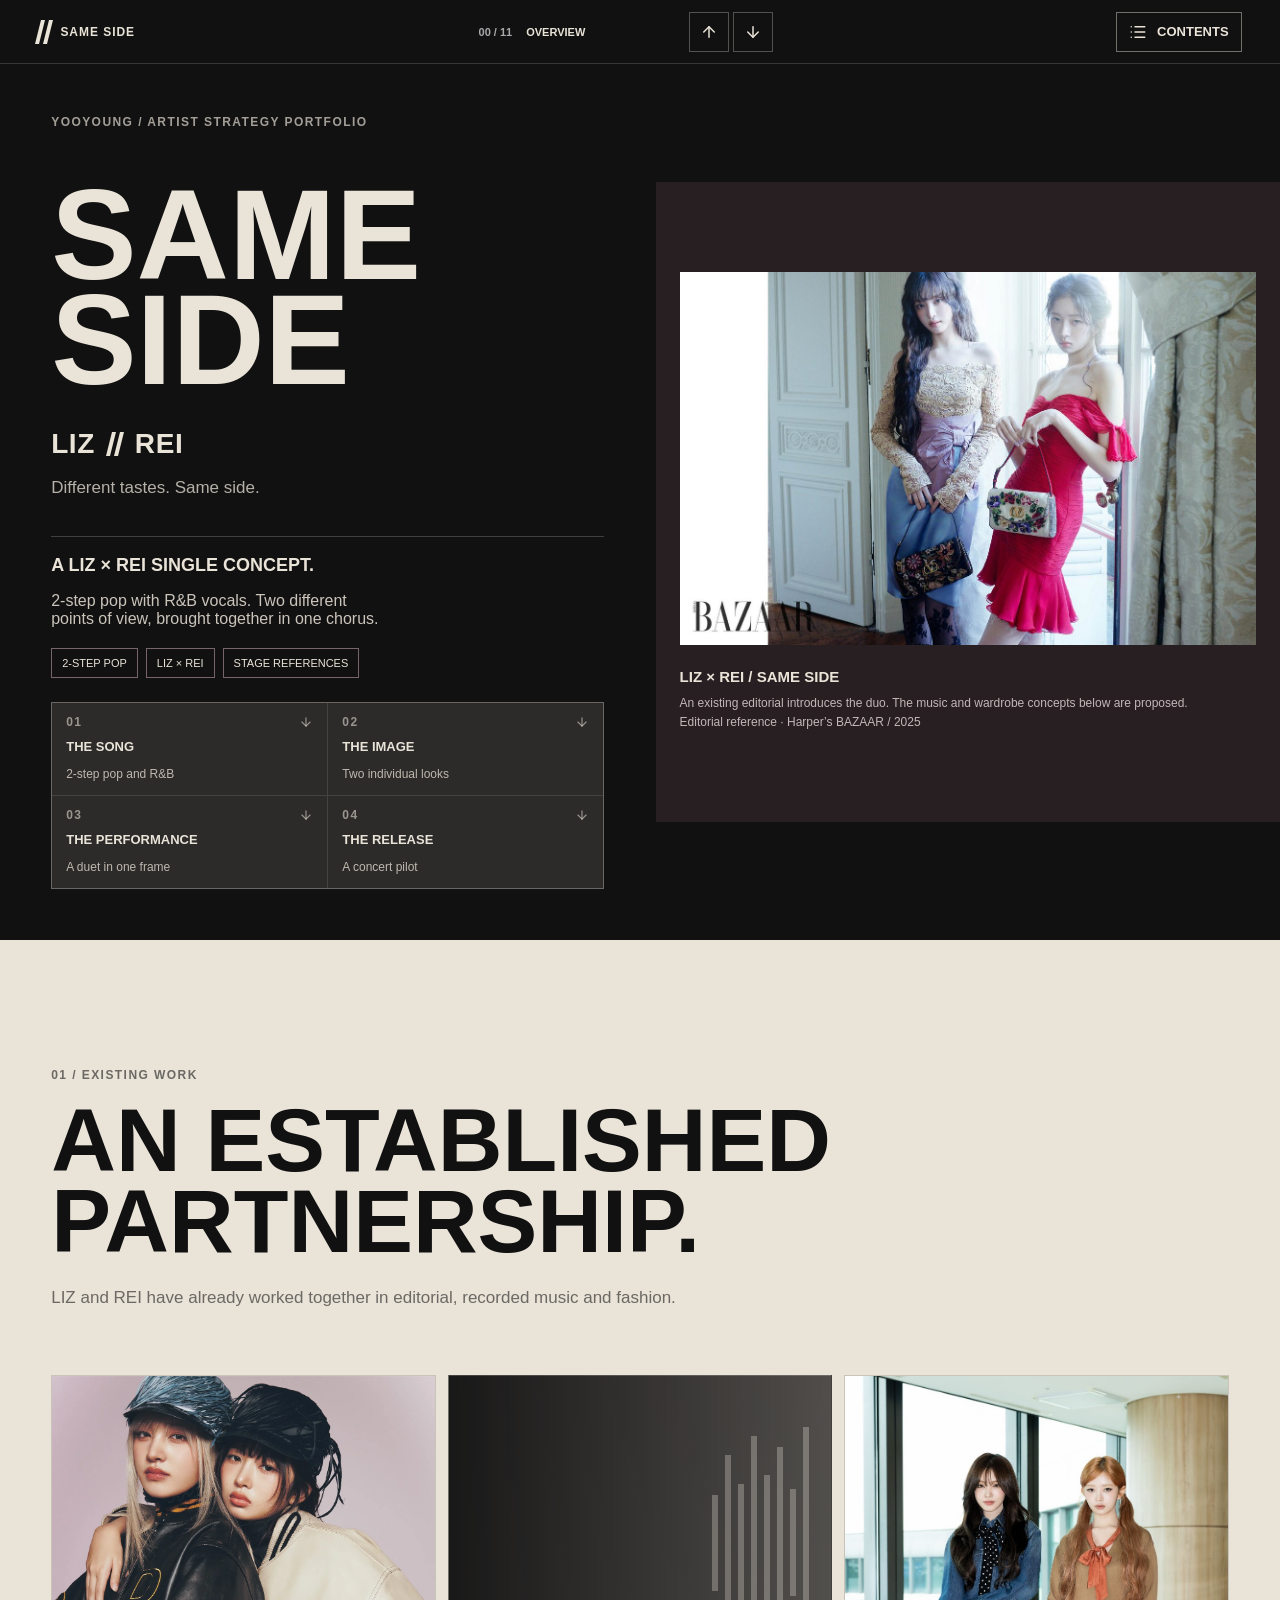
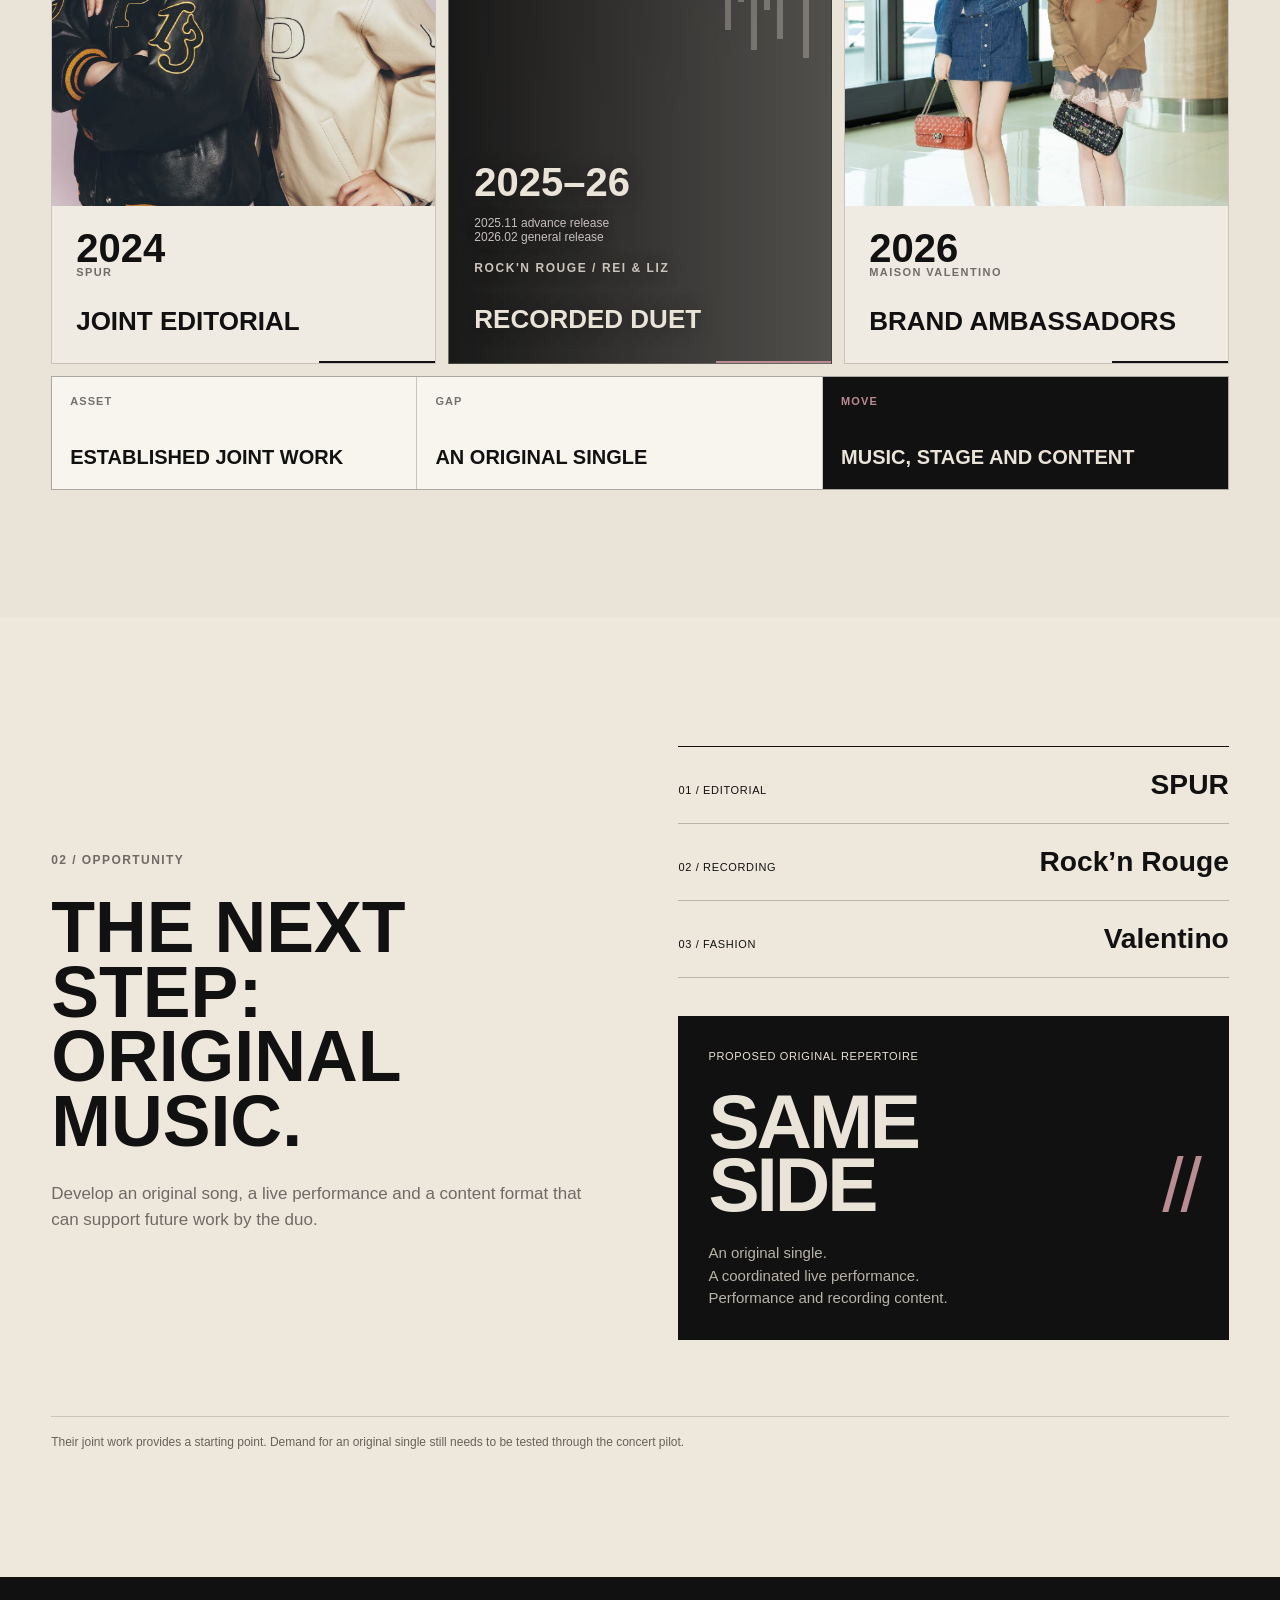
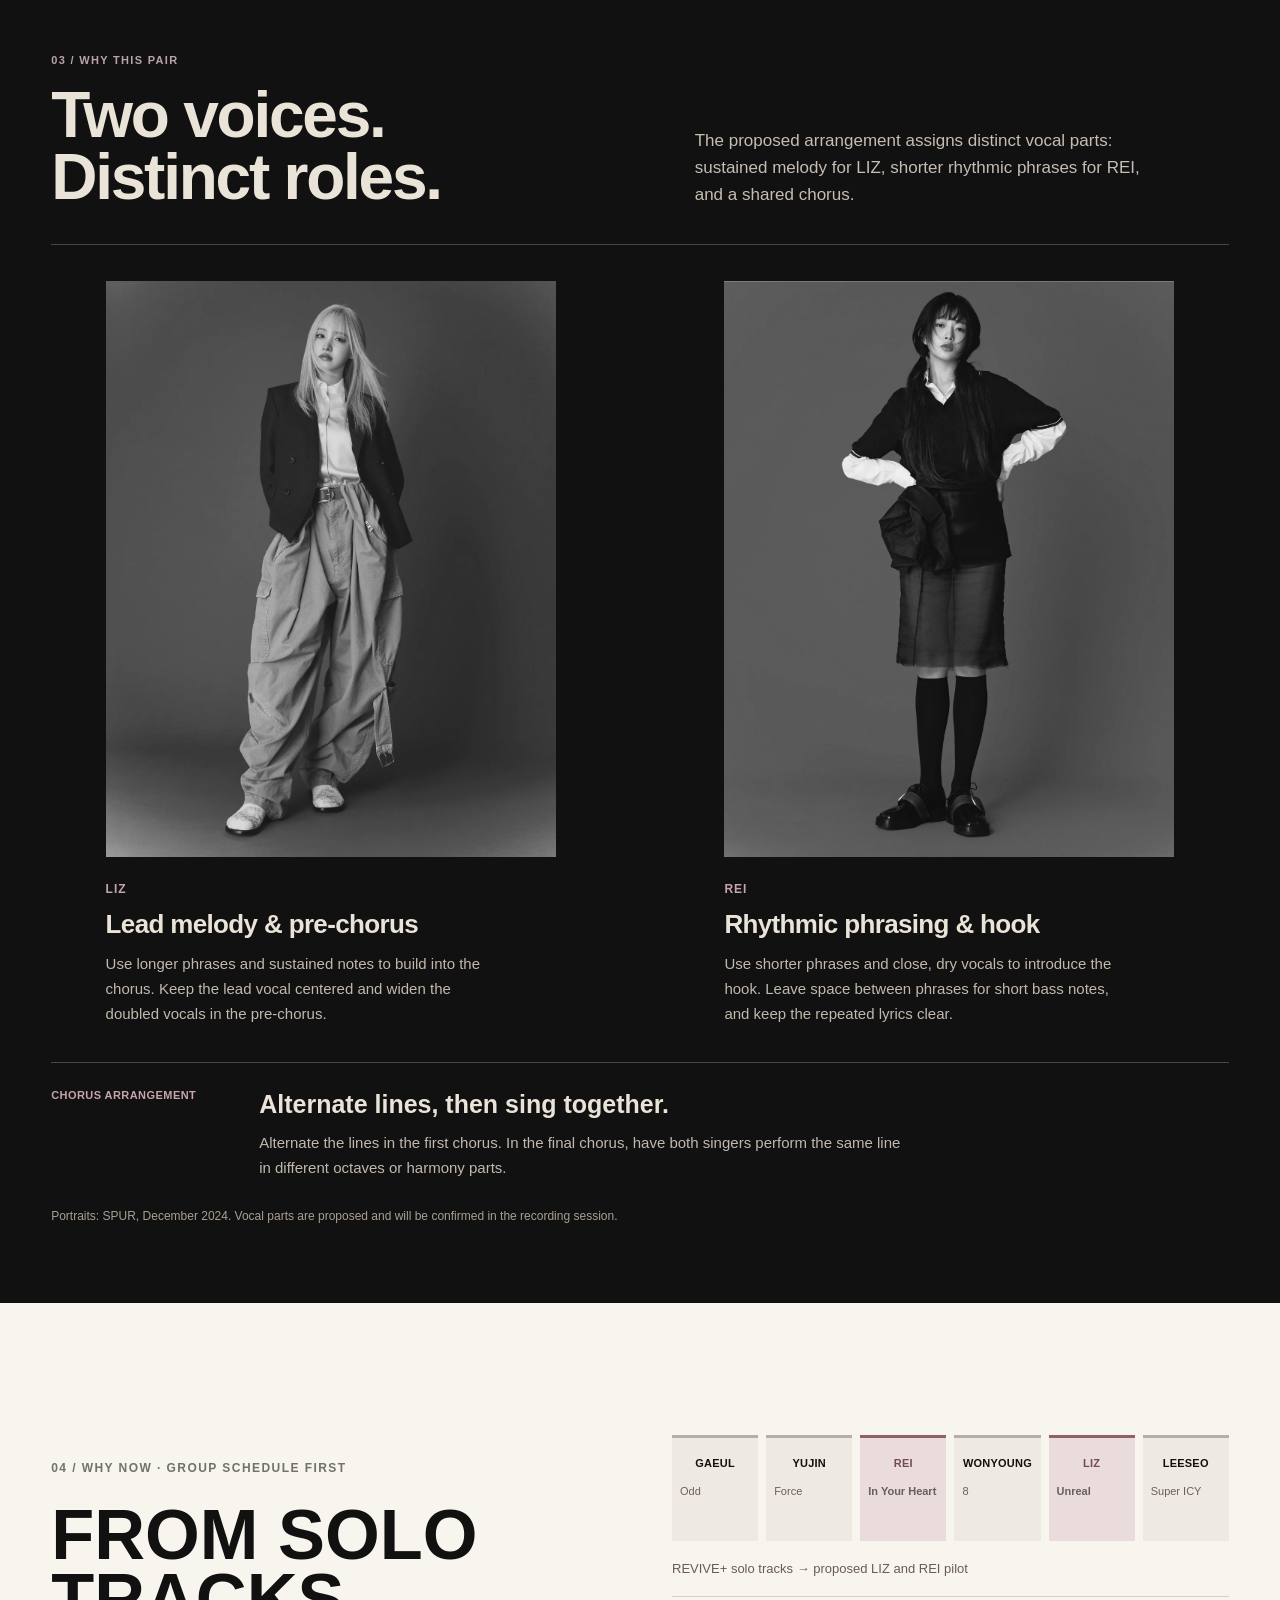
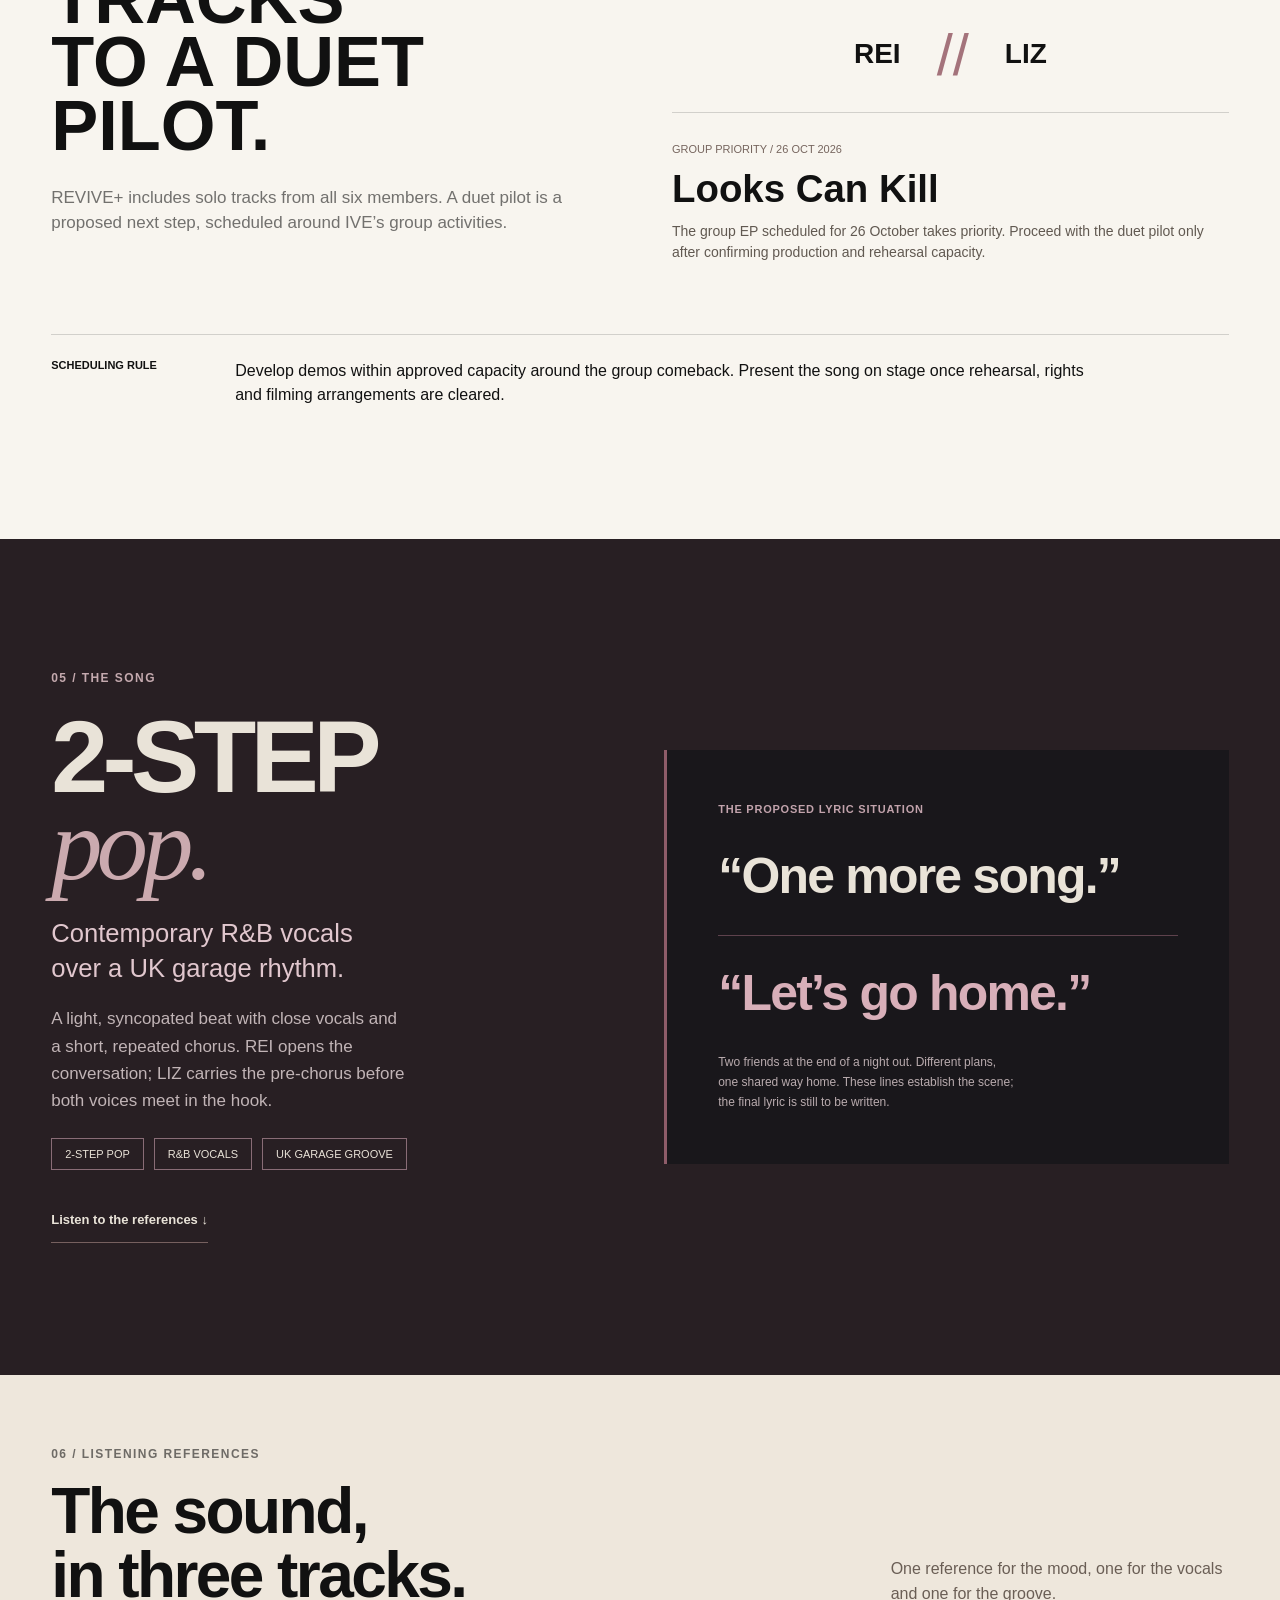
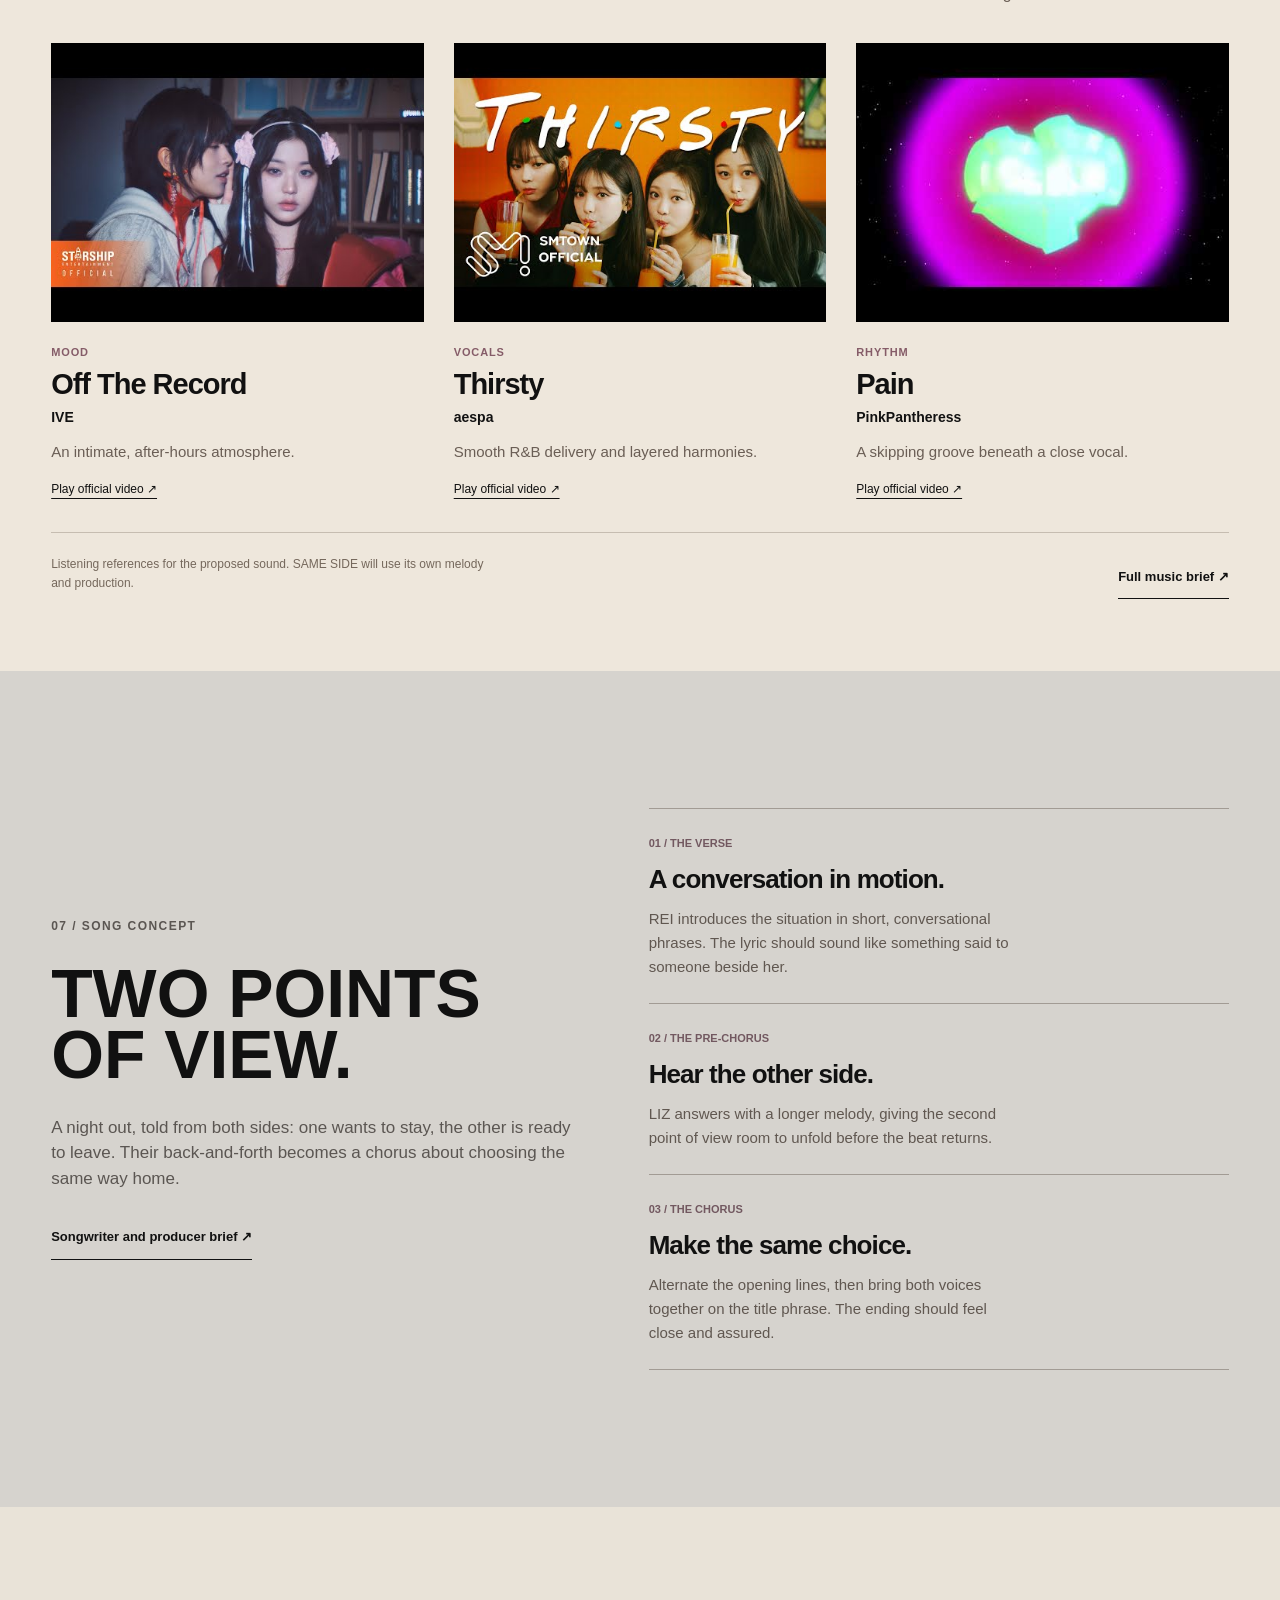
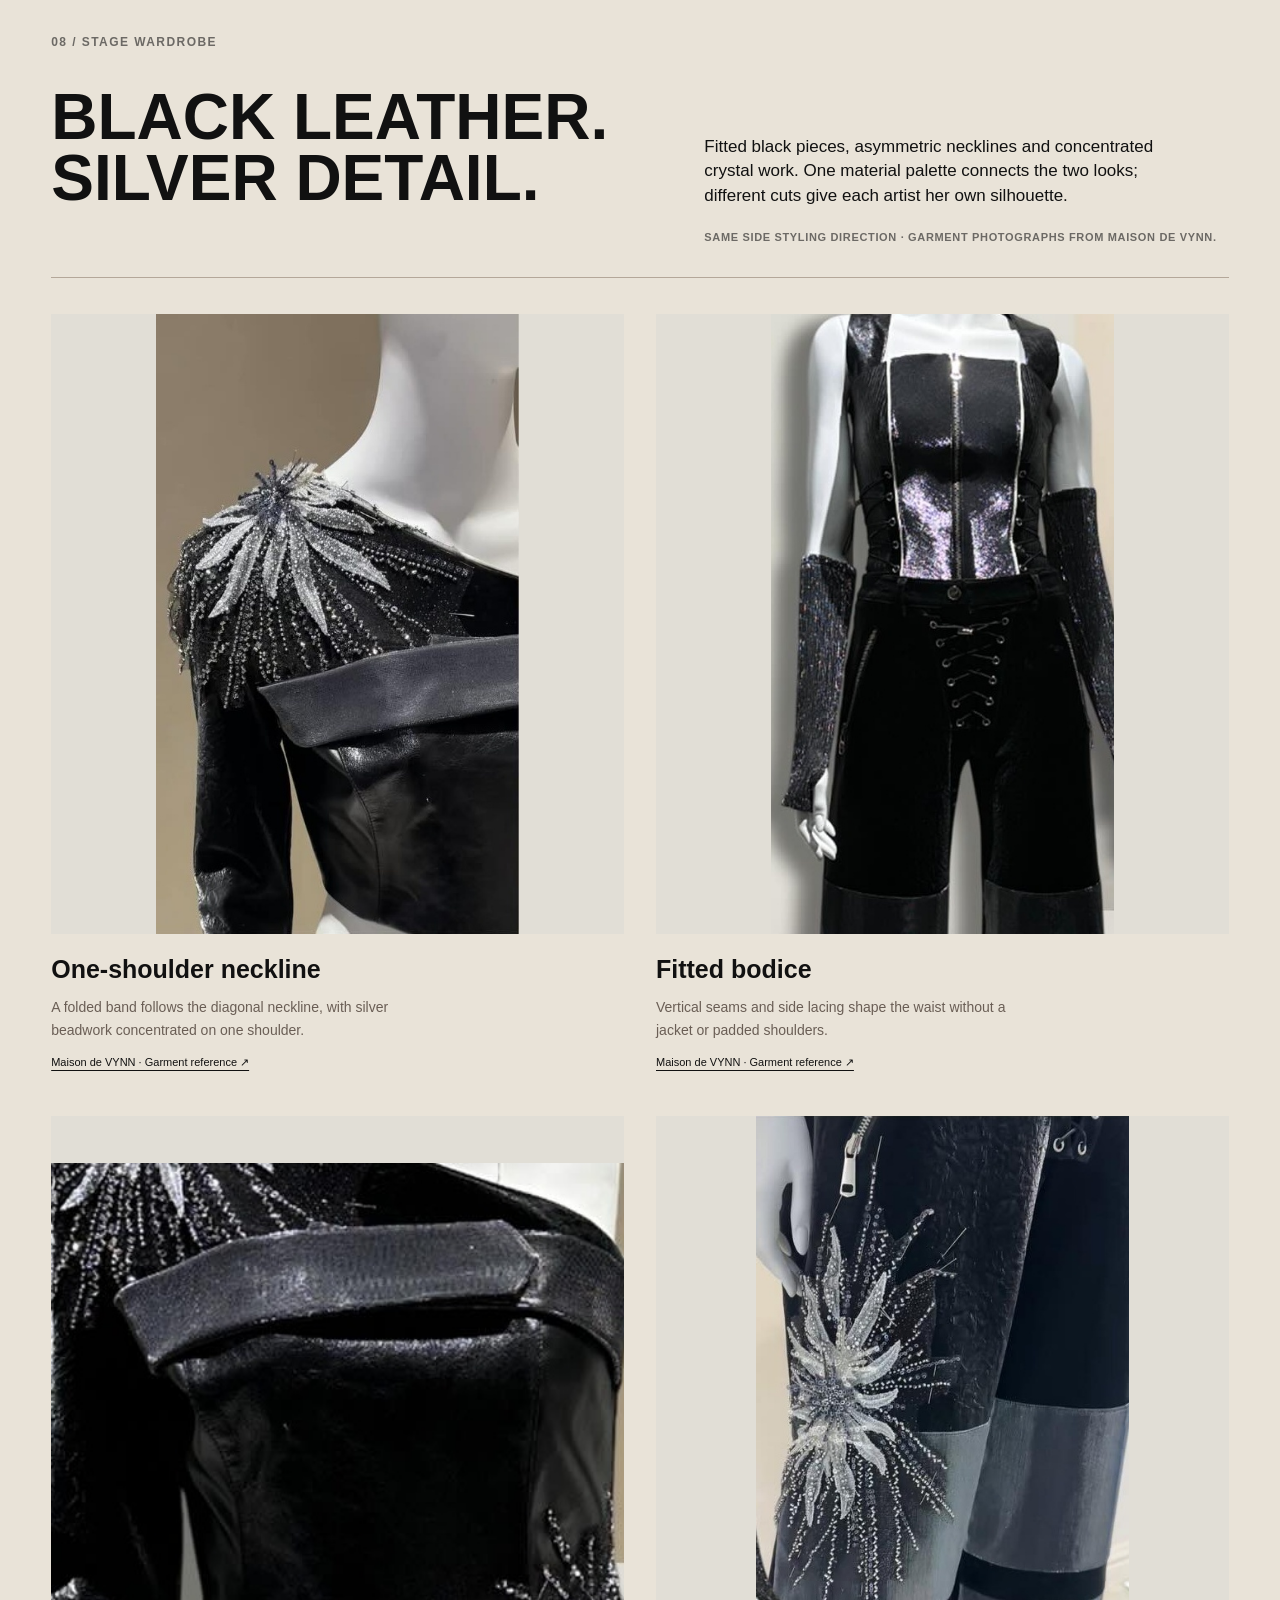
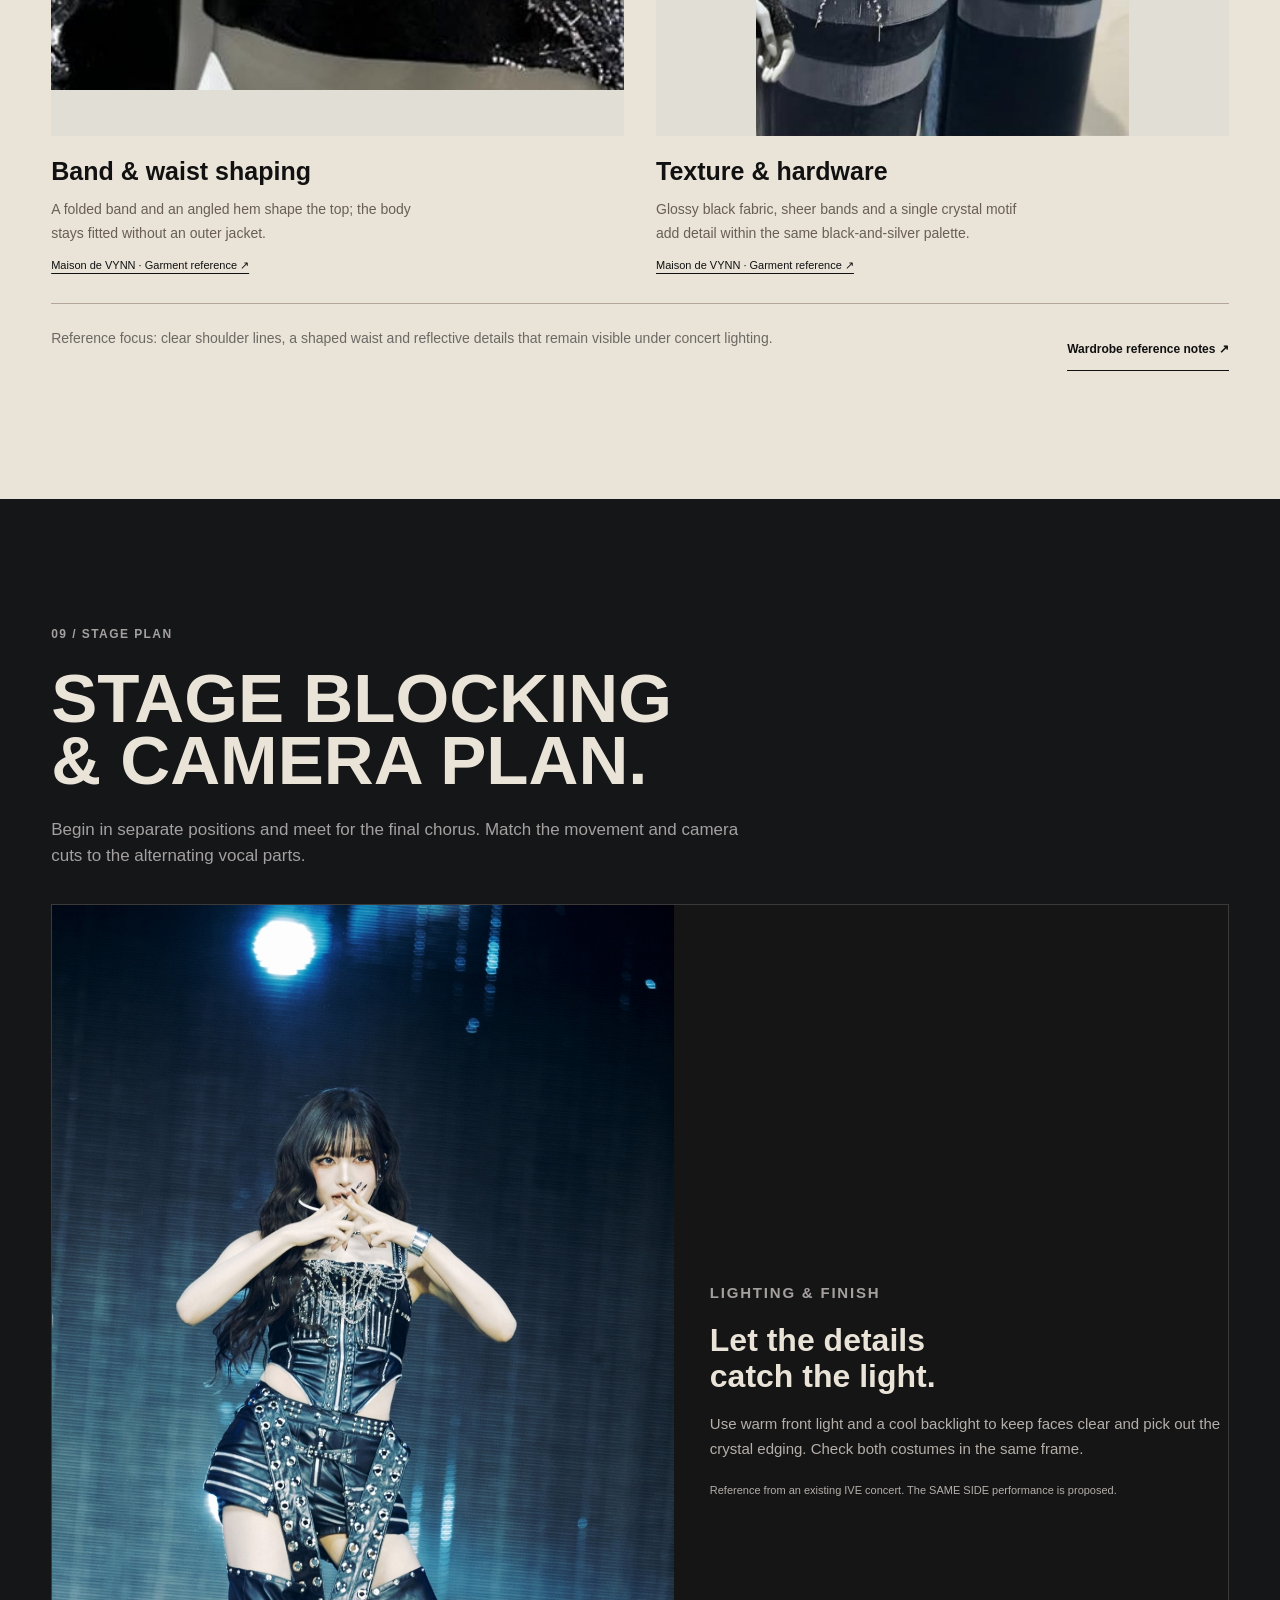
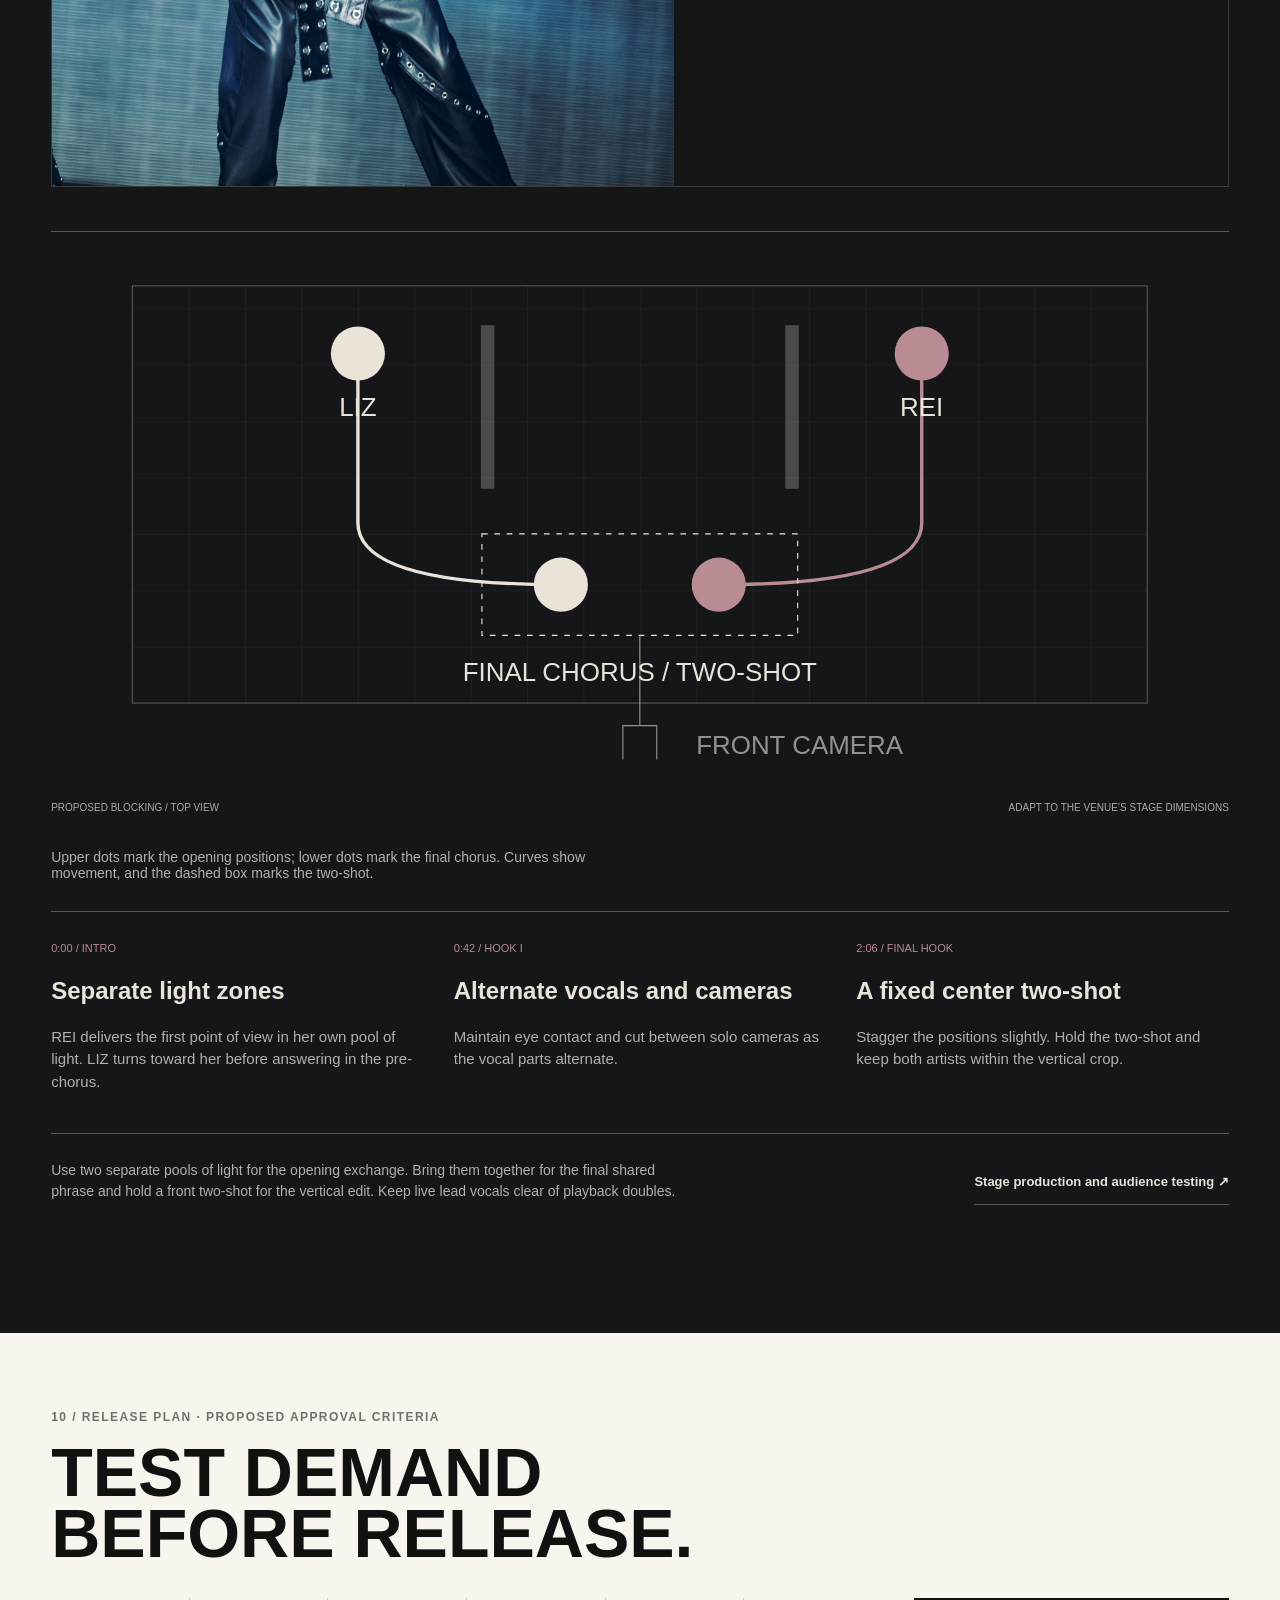
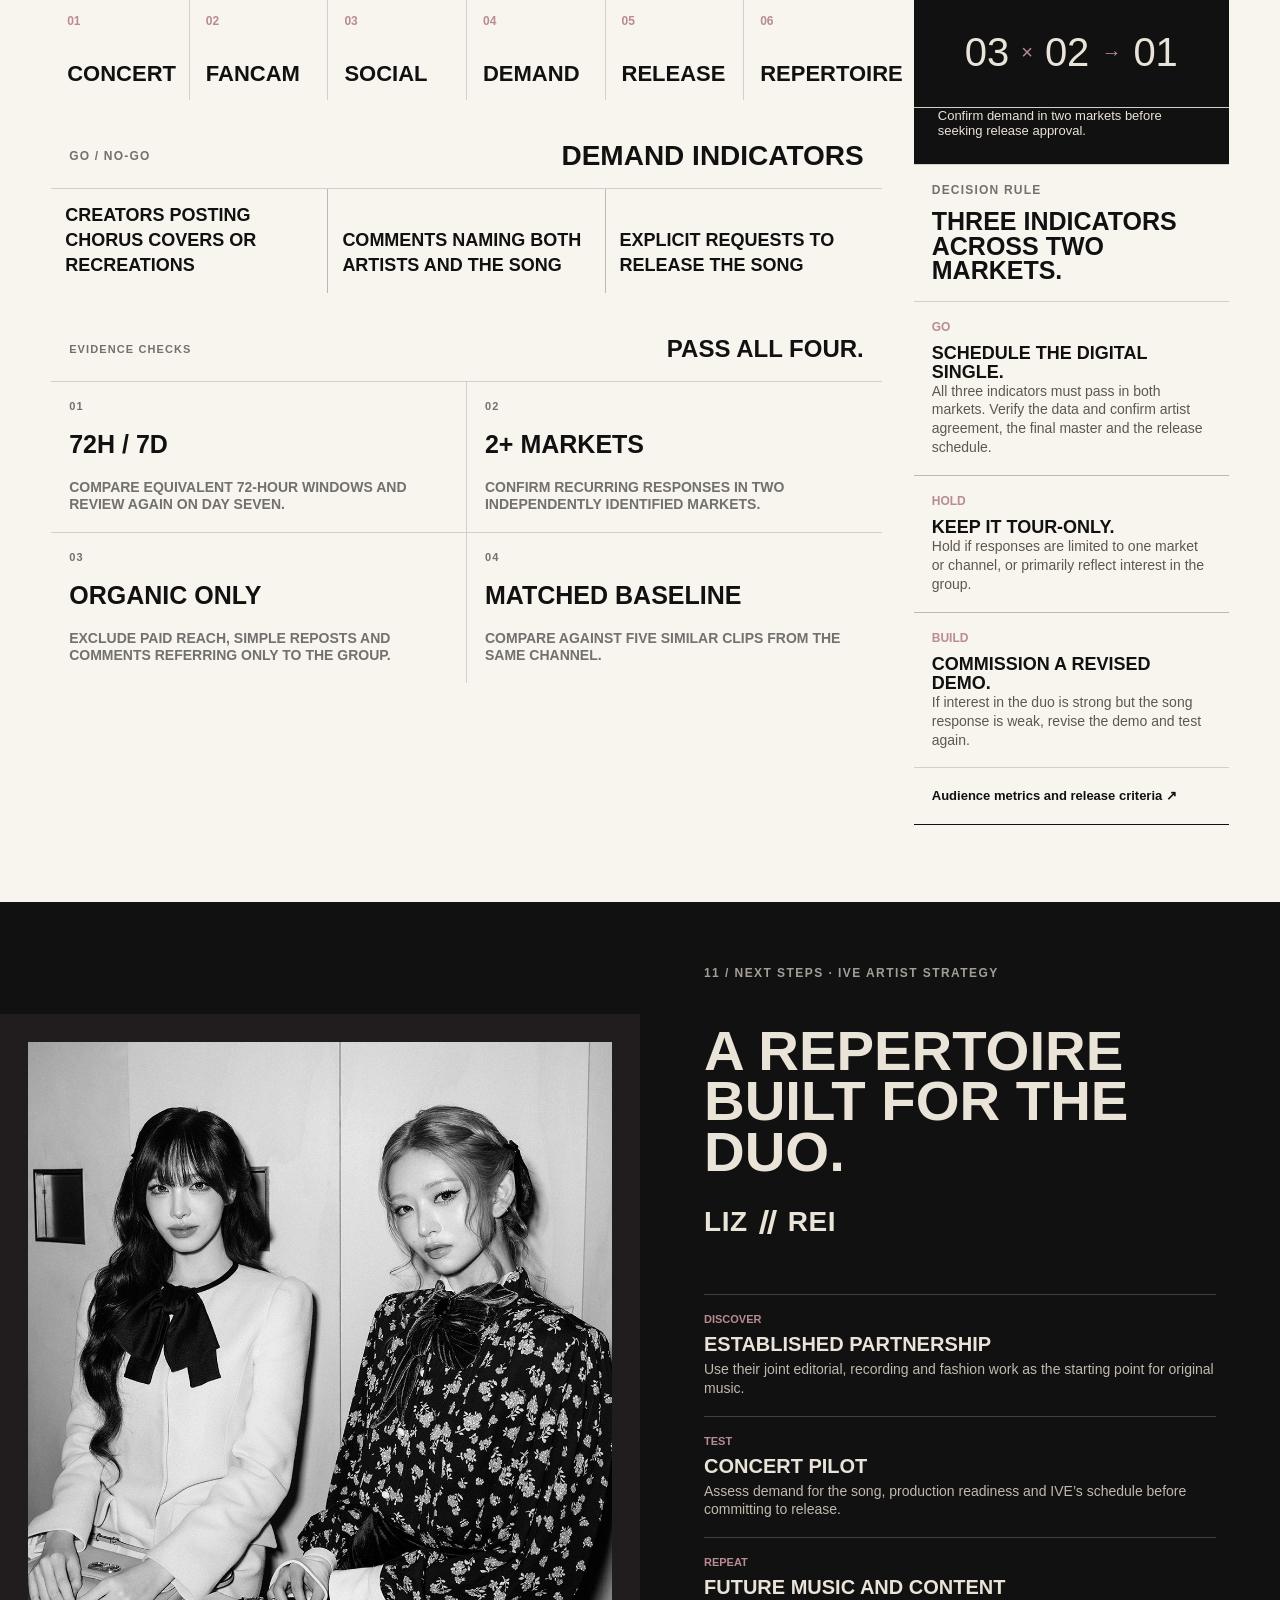
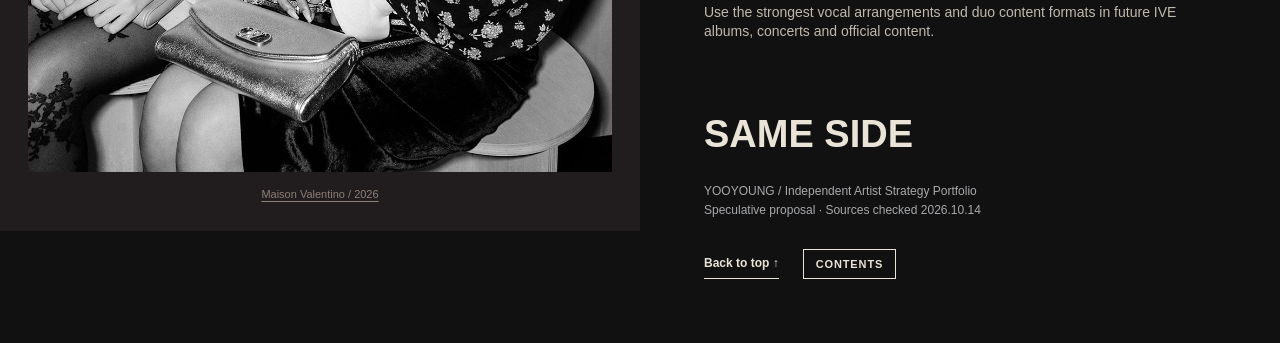
==== commit fbc9377a: "Curate garment-only black and silver stage references" ====
--- a/index.html
+++ b/index.html
@@ -2554,10 +2554,10 @@
   <link rel="stylesheet" href="assets/music-lead.css" />
   <link rel="stylesheet" href="assets/wardrobe.css" />
   <link rel="stylesheet" href="assets/refinements.css" />
-  <link rel="stylesheet" href="assets/reader.css?v=20261014-maison" />
-  <link rel="stylesheet" href="assets/voices.css?v=20261014-maison" />
-  <link rel="stylesheet" href="assets/stage-rich.css?v=20261014-maison" />
-  <link rel="stylesheet" href="assets/maison-board.css?v=20261014-maison" />
+  <link rel="stylesheet" href="assets/reader.css?v=20261014-garments" />
+  <link rel="stylesheet" href="assets/voices.css?v=20261014-garments" />
+  <link rel="stylesheet" href="assets/stage-rich.css?v=20261014-garments" />
+  <link rel="stylesheet" href="assets/maison-board.css?v=20261014-garments" />
 </head>
 <body>
   <!-- Lucide icon paths, ISC/MIT. See assets/LUCIDE_LICENSE.txt. -->
@@ -2754,11 +2754,11 @@
 <p class="genre-line">Contemporary R&amp;B vocals over a UK garage rhythm.</p><p class="genre-summary">A light, syncopated beat with close vocals and a short, repeated chorus. REI opens the conversation; LIZ carries the pre-chorus before both voices meet in the hook.</p><div class="genre-tags"><span>2-step pop</span><span>R&amp;B vocals</span><span>UK garage groove</span></div><a class="brief-link" href="#music-lead">Listen to the references ↓</a></div>
 <figure class="song-dialogue-panel"><p class="dialogue-label">The proposed lyric situation</p><blockquote><span class="dialogue-line">“One more song.”</span><span class="dialogue-line">“Let’s go home.”</span></blockquote><figcaption>Two friends at the end of a night out. Different plans, one shared way home. These lines establish the scene; the final lyric is still to be written.</figcaption></figure></section>
 
-    <section id="music-lead" class="scene listening-scene" data-scene-label="Listening References" aria-labelledby="music-lead-title"><header class="listening-heading"><div><p class="eyebrow">06 / Listening references</p><h2 id="music-lead-title">The sound,<br />in three tracks.</h2></div><p>One reference for the mood, one for the vocals and one for the groove.</p></header><div class="listening-grid"><article class="listening-reference"><a href="https://www.youtube.com/watch?v=_ApV7Lm87cg" target="_blank" rel="noreferrer"><img class="" src="assets/photos/reference-ive.jpg" data-bg-key="referenceIVE" width="480" height="360" alt="IVE — Off The Record official video thumbnail" loading="lazy" decoding="async" /><p class="reference-cue">Mood</p><h3>Off The Record</h3><p class="reference-artist">IVE</p><p class="reference-description">An intimate, after-hours atmosphere.</p><span class="reference-link">Play official video ↗</span></a></article><article class="listening-reference"><a href="https://www.youtube.com/watch?v=i0RCcSBPjuU" target="_blank" rel="noreferrer"><img class="" src="assets/photos/reference-aespa.jpg" data-bg-key="referenceAespa" width="480" height="360" alt="aespa — Thirsty official video thumbnail" loading="lazy" decoding="async" /><p class="reference-cue">Vocals</p><h3>Thirsty</h3><p class="reference-artist">aespa</p><p class="reference-description">Smooth R&B delivery and layered harmonies.</p><span class="reference-link">Play official video ↗</span></a></article><article class="listening-reference"><a href="https://www.youtube.com/watch?v=REzdbqfiN9o" target="_blank" rel="noreferrer"><img class="" src="assets/photos/reference-pinkpantheress.jpg" data-bg-key="referencePinkPantheress" width="480" height="360" alt="PinkPantheress — Pain official video thumbnail" loading="lazy" decoding="async" /><p class="reference-cue">Rhythm</p><h3>Pain</h3><p class="reference-artist">PinkPantheress</p><p class="reference-description">A skipping groove beneath a close vocal.</p><span class="reference-link">Play official video ↗</span></a></article></div><div class="listening-bottom"><p>Listening references for the proposed sound. SAME SIDE will use its own melody and production.</p><a class="brief-link" href="briefs.html?v=20261014-maison#music-direction">Full music brief ↗</a></div></section>
-
-    <section class="scene demo-brief commissioning" id="demo" data-scene-label="Song Concept" aria-labelledby="demo-title"><div class="commissioning-heading"><p class="eyebrow">07 / Song concept</p><h2 class="headline" id="demo-title">Two points<br />of view.</h2><p class="kicker">A night out, told from both sides: one wants to stay, the other is ready to leave. Their back-and-forth becomes a chorus about choosing the same way home.</p><a class="brief-link" href="briefs.html?v=20261014-maison#demo">Songwriter and producer brief ↗</a></div><div class="demo-selection"><div><span>01 / The verse</span><h3>A conversation in motion.</h3><p>REI introduces the situation in short, conversational phrases. The lyric should sound like something said to someone beside her.</p></div><div><span>02 / The pre-chorus</span><h3>Hear the other side.</h3><p>LIZ answers with a longer melody, giving the second point of view room to unfold before the beat returns.</p></div><div><span>03 / The chorus</span><h3>Make the same choice.</h3><p>Alternate the opening lines, then bring both voices together on the title phrase. The ending should feel close and assured.</p></div></div></section>
-
-<section class="scene visual-code stage-wardrobe maison-wardrobe" id="visual" data-scene-label="Wardrobe" aria-labelledby="visual-title"><div class="vc-layout"><header class="vc-heading"><p class="eyebrow">08 / Stage wardrobe references</p><h2 class="subheadline" id="visual-title">Stage<br>wardrobe.</h2><p class="vc-intro">Selected from Maison de VYNN’s stage designs for Hearts2Hearts. Black-and-white contrast, fitted bodices, ribbon details and gingham with lace.</p><p class="vc-status">Designer’s original boards · Performance photographs, garments and sketches shown together.</p></header><div class="maison-board"><figure class="maison-card"><a href="https://www.instagram.com/maisondevynn/p/DaKjt2EEwmG/?img_index=3" target="_blank" rel="noreferrer"><img src="assets/photos/maison-03.jpg" data-bg-key="maison03" width="1280" height="1600" alt="Maison de VYNN original wardrobe board for Hearts2Hearts A-NA, MEGA CONCERT 2026" loading="lazy" decoding="async"></a><figcaption><h3>A-NA</h3><p>Hearts2Hearts / MEGA CONCERT 2026</p><a href="https://www.instagram.com/maisondevynn/p/DaKjt2EEwmG/?img_index=3" target="_blank" rel="noreferrer">Maison de VYNN · Original post ↗</a></figcaption></figure><figure class="maison-card"><a href="https://www.instagram.com/maisondevynn/p/DaKjt2EEwmG/" target="_blank" rel="noreferrer"><img src="assets/photos/maison-01.jpg" data-bg-key="maison01" width="1280" height="1600" alt="Maison de VYNN original wardrobe board for Hearts2Hearts JIWOO, MEGA CONCERT 2026" loading="lazy" decoding="async"></a><figcaption><h3>JIWOO</h3><p>Hearts2Hearts / MEGA CONCERT 2026</p><a href="https://www.instagram.com/maisondevynn/p/DaKjt2EEwmG/" target="_blank" rel="noreferrer">Maison de VYNN · Original post ↗</a></figcaption></figure><figure class="maison-card"><a href="https://www.instagram.com/maisondevynn/p/DYwj1JAE214/" target="_blank" rel="noreferrer"><img src="assets/photos/maison-05.jpg" data-bg-key="maison05" width="1280" height="1600" alt="Maison de VYNN original wardrobe board for Hearts2Hearts A-NA, ASEA 2026" loading="lazy" decoding="async"></a><figcaption><h3>A-NA</h3><p>Hearts2Hearts / ASEA 2026</p><a href="https://www.instagram.com/maisondevynn/p/DYwj1JAE214/" target="_blank" rel="noreferrer">Maison de VYNN · Original post ↗</a></figcaption></figure><figure class="maison-card"><a href="https://www.instagram.com/maisondevynn/p/DYwj1JAE214/?img_index=2" target="_blank" rel="noreferrer"><img src="assets/photos/maison-06.jpg" data-bg-key="maison06" width="1280" height="1600" alt="Maison de VYNN original wardrobe board for Hearts2Hearts STELLA, ASEA 2026" loading="lazy" decoding="async"></a><figcaption><h3>STELLA</h3><p>Hearts2Hearts / ASEA 2026</p><a href="https://www.instagram.com/maisondevynn/p/DYwj1JAE214/?img_index=2" target="_blank" rel="noreferrer">Maison de VYNN · Original post ↗</a></figcaption></figure><figure class="maison-card"><a href="https://www.instagram.com/maisondevynn/p/DaKjt2EEwmG/?img_index=2" target="_blank" rel="noreferrer"><img src="assets/photos/maison-02.jpg" data-bg-key="maison02" width="1280" height="1600" alt="Maison de VYNN original wardrobe board for Hearts2Hearts YE-ON, MEGA CONCERT 2026" loading="lazy" decoding="async"></a><figcaption><h3>YE-ON</h3><p>Hearts2Hearts / MEGA CONCERT 2026</p><a href="https://www.instagram.com/maisondevynn/p/DaKjt2EEwmG/?img_index=2" target="_blank" rel="noreferrer">Maison de VYNN · Original post ↗</a></figcaption></figure><figure class="maison-card"><a href="https://www.instagram.com/maisondevynn/p/DYwj-ZVkwR2/" target="_blank" rel="noreferrer"><img src="assets/photos/maison-04.jpg" data-bg-key="maison04" width="1280" height="1600" alt="Maison de VYNN original wardrobe board for Hearts2Hearts Group styling, ASEA 2026" loading="lazy" decoding="async"></a><figcaption><h3>Group styling</h3><p>Hearts2Hearts / ASEA 2026</p><a href="https://www.instagram.com/maisondevynn/p/DYwj-ZVkwR2/" target="_blank" rel="noreferrer">Maison de VYNN · Original post ↗</a></figcaption></figure></div><details class="styling-archive"><summary>More LIZ × REI styling references</summary><p>Existing editorial photographs support colour, texture and proportion choices. They do not show the proposed SAME SIDE costumes.</p><div class="archive-photo-grid"><figure><img class="" src="assets/photos/valentino-full-look.jpg" data-bg-key="wardrobeContrast" width="1080" height="1350" alt="LIZ and REI in contrasting black and ivory full-length looks" loading="lazy" decoding="async" /><figcaption><strong>Light &amp; dark</strong><br>A colour contrast that remains clear when both artists share a frame.<br><a href="https://prtimes.jp/main/html/rd/p/000000257.000101366.html" target="_blank" rel="noreferrer">Original editorial ↗</a></figcaption></figure><figure><img class="" src="assets/photos/spur-tailoring-boots.jpg" data-bg-key="wardrobeTailoring" width="1200" height="1550" alt="LIZ and REI in tailored layers, substantial neck pieces and tall boots" loading="lazy" decoding="async" /><figcaption><strong>Boot proportions</strong><br>Long boots and short layers inform the proportions of the complete looks.<br><a href="https://spur.hpplus.jp/culture/topics/2024-11-23-r-Vk2Q/" target="_blank" rel="noreferrer">Original editorial ↗</a></figcaption></figure><figure><img class="" src="assets/photos/wkorea-metal-bodice.jpg" data-bg-key="wardrobeMetal" width="1078" height="1400" alt="LIZ in a fitted black dress with a reflective gold-toned front piece" loading="lazy" decoding="async" /><figcaption><strong>One focal detail</strong><br>Concentrate reflective hardware in one place rather than covering the garment.<br><a href="https://www.wkorea.com/2022/04/25/더-빠져-깊이-아이브/" target="_blank" rel="noreferrer">Original editorial ↗</a></figcaption></figure><figure><img class="" src="assets/photos/bazaar-rei-texture.jpg" data-bg-key="wardrobeTexture" width="1199" height="777" alt="REI in a fitted crochet mini dress with open-work texture" loading="lazy" decoding="async" /><figcaption><strong>Visible texture</strong><br>A fitted open-work fabric gives a compact silhouette surface detail.<br><a href="https://www.harpersbazaar.co.kr/article/1891046" target="_blank" rel="noreferrer">Original editorial ↗</a></figcaption></figure><figure><img class="" src="assets/photos/bazaar-liz-texture.jpg" data-bg-key="songTexture" width="1199" height="777" alt="LIZ in an open-work ivory layer with a substantial waist bow" loading="lazy" decoding="async" /><figcaption><strong>Volume at the hip</strong><br>A shaped waist and fabric bow place volume away from the shoulders.<br><a href="https://www.harpersbazaar.co.kr/article/1891046" target="_blank" rel="noreferrer">Original editorial ↗</a></figcaption></figure></div></details><div class="vc-finish"><a class="brief-link" href="briefs.html?v=20261014-maison#wardrobe">Wardrobe reference notes ↗</a></div></div></section>
+    <section id="music-lead" class="scene listening-scene" data-scene-label="Listening References" aria-labelledby="music-lead-title"><header class="listening-heading"><div><p class="eyebrow">06 / Listening references</p><h2 id="music-lead-title">The sound,<br />in three tracks.</h2></div><p>One reference for the mood, one for the vocals and one for the groove.</p></header><div class="listening-grid"><article class="listening-reference"><a href="https://www.youtube.com/watch?v=_ApV7Lm87cg" target="_blank" rel="noreferrer"><img class="" src="assets/photos/reference-ive.jpg" data-bg-key="referenceIVE" width="480" height="360" alt="IVE — Off The Record official video thumbnail" loading="lazy" decoding="async" /><p class="reference-cue">Mood</p><h3>Off The Record</h3><p class="reference-artist">IVE</p><p class="reference-description">An intimate, after-hours atmosphere.</p><span class="reference-link">Play official video ↗</span></a></article><article class="listening-reference"><a href="https://www.youtube.com/watch?v=i0RCcSBPjuU" target="_blank" rel="noreferrer"><img class="" src="assets/photos/reference-aespa.jpg" data-bg-key="referenceAespa" width="480" height="360" alt="aespa — Thirsty official video thumbnail" loading="lazy" decoding="async" /><p class="reference-cue">Vocals</p><h3>Thirsty</h3><p class="reference-artist">aespa</p><p class="reference-description">Smooth R&B delivery and layered harmonies.</p><span class="reference-link">Play official video ↗</span></a></article><article class="listening-reference"><a href="https://www.youtube.com/watch?v=REzdbqfiN9o" target="_blank" rel="noreferrer"><img class="" src="assets/photos/reference-pinkpantheress.jpg" data-bg-key="referencePinkPantheress" width="480" height="360" alt="PinkPantheress — Pain official video thumbnail" loading="lazy" decoding="async" /><p class="reference-cue">Rhythm</p><h3>Pain</h3><p class="reference-artist">PinkPantheress</p><p class="reference-description">A skipping groove beneath a close vocal.</p><span class="reference-link">Play official video ↗</span></a></article></div><div class="listening-bottom"><p>Listening references for the proposed sound. SAME SIDE will use its own melody and production.</p><a class="brief-link" href="briefs.html?v=20261014-garments#music-direction">Full music brief ↗</a></div></section>
+
+    <section class="scene demo-brief commissioning" id="demo" data-scene-label="Song Concept" aria-labelledby="demo-title"><div class="commissioning-heading"><p class="eyebrow">07 / Song concept</p><h2 class="headline" id="demo-title">Two points<br />of view.</h2><p class="kicker">A night out, told from both sides: one wants to stay, the other is ready to leave. Their back-and-forth becomes a chorus about choosing the same way home.</p><a class="brief-link" href="briefs.html?v=20261014-garments#demo">Songwriter and producer brief ↗</a></div><div class="demo-selection"><div><span>01 / The verse</span><h3>A conversation in motion.</h3><p>REI introduces the situation in short, conversational phrases. The lyric should sound like something said to someone beside her.</p></div><div><span>02 / The pre-chorus</span><h3>Hear the other side.</h3><p>LIZ answers with a longer melody, giving the second point of view room to unfold before the beat returns.</p></div><div><span>03 / The chorus</span><h3>Make the same choice.</h3><p>Alternate the opening lines, then bring both voices together on the title phrase. The ending should feel close and assured.</p></div></div></section>
+
+<section class="scene visual-code stage-wardrobe garment-wardrobe" id="visual" data-scene-label="Wardrobe" aria-labelledby="visual-title"><div class="vc-layout"><header class="vc-heading"><p class="eyebrow">08 / Stage wardrobe</p><h2 class="subheadline" id="visual-title">Black leather.<br>Silver detail.</h2><p class="vc-intro">Fitted black pieces, asymmetric necklines and concentrated crystal work. One material palette connects the two looks; different cuts give each artist her own silhouette.</p><p class="vc-status">SAME SIDE styling direction · Garment photographs from Maison de VYNN.</p></header><div class="garment-board"><figure class="garment-card"><img src="assets/photos/garment-one-shoulder.jpg" data-bg-key="garment01" width="480" height="820" alt="Photographed one-shoulder black leather top with a folded neckline band and silver beaded shoulder detail" loading="lazy" decoding="async"><figcaption><h3>One-shoulder neckline</h3><p>A folded band follows the diagonal neckline, with silver beadwork concentrated on one shoulder.</p><a href="https://www.instagram.com/maisondevynn/p/DSmyXWpEx-F/" target="_blank" rel="noreferrer">Maison de VYNN · Garment reference ↗</a></figcaption></figure><figure class="garment-card"><img src="assets/photos/garment-fitted-bodice.jpg" data-bg-key="garment02" width="410" height="740" alt="Photographed black fitted bodice with shoulder straps, reflective panels, side lacing and black trousers" loading="lazy" decoding="async"><figcaption><h3>Fitted bodice</h3><p>Vertical seams and side lacing shape the waist without a jacket or padded shoulders.</p><a href="https://www.instagram.com/maisondevynn/p/DSmyXWpEx-F/?img_index=3" target="_blank" rel="noreferrer">Maison de VYNN · Garment reference ↗</a></figcaption></figure><figure class="garment-card"><img src="assets/photos/garment-crystal-detail.jpg" data-bg-key="garment03" width="445" height="410" alt="Close-up photograph of the folded band, fitted body and angled hem of the black leather top" loading="lazy" decoding="async"><figcaption><h3>Band &amp; waist shaping</h3><p>A folded band and an angled hem shape the top; the body stays fitted without an outer jacket.</p><a href="https://www.instagram.com/maisondevynn/p/DSmyXWpEx-F/" target="_blank" rel="noreferrer">Maison de VYNN · Garment reference ↗</a></figcaption></figure><figure class="garment-card"><img src="assets/photos/garment-texture-detail.jpg" data-bg-key="garment04" width="452" height="752" alt="Close-up photograph of crystal trim, black textured fabric, zip details and sheer fabric bands" loading="lazy" decoding="async"><figcaption><h3>Texture & hardware</h3><p>Glossy black fabric, sheer bands and a single crystal motif add detail within the same black-and-silver palette.</p><a href="https://www.instagram.com/maisondevynn/p/DSmyXWpEx-F/?img_index=3" target="_blank" rel="noreferrer">Maison de VYNN · Garment reference ↗</a></figcaption></figure></div><div class="vc-finish"><p>Reference focus: clear shoulder lines, a shaped waist and reflective details that remain visible under concert lighting.</p><a class="brief-link" href="briefs.html?v=20261014-garments#wardrobe">Wardrobe reference notes ↗</a></div></div></section>
 
 
     <section class="scene stage staging" id="stage" data-scene-label="Stage Plan" aria-labelledby="stage-title">
@@ -2779,7 +2779,7 @@
         <div class="stage-frame" lang="en"><span>Proposed blocking / top view</span><span>Adapt to the venue’s stage dimensions</span></div><p class="stage-legend" lang="en">Upper dots mark the opening positions; lower dots mark the final chorus. Curves show movement, and the dashed box marks the two-shot.</p>
       </div>
       <div class="stage-cues reveal"><div><span>0:00 / Intro</span><strong>Separate light zones</strong><p lang="en">REI delivers the first point of view in her own pool of light. LIZ turns toward her before answering in the pre-chorus.</p></div><div><span>0:42 / Hook I</span><strong>Alternate vocals and cameras</strong><p lang="en">Maintain eye contact and cut between solo cameras as the vocal parts alternate.</p></div><div><span>2:06 / Final hook</span><strong>A fixed center two-shot</strong><p lang="en">Stagger the positions slightly. Hold the two-shot and keep both artists within the vertical crop.</p></div></div>
-      <div class="capture-line"><p lang="en">Use two separate pools of light for the opening exchange. Bring them together for the final shared phrase and hold a front two-shot for the vertical edit. Keep live lead vocals clear of playback doubles.</p><a class="brief-link" href="briefs.html?v=20261014-maison#pilot">Stage production and audience testing ↗</a></div>
+      <div class="capture-line"><p lang="en">Use two separate pools of light for the opening exchange. Bring them together for the final shared phrase and hold a front two-shot for the vertical edit. Keep live lead vocals clear of playback doubles.</p><a class="brief-link" href="briefs.html?v=20261014-garments#pilot">Stage production and audience testing ↗</a></div>
     </section>
 
     <section class="scene loop" id="loop" data-scene-label="Release Criteria" aria-labelledby="loop-title">
@@ -2882,7 +2882,7 @@
                 </div>
               </div>
             </div>
-            <a class="brief-link" href="briefs.html?v=20261014-maison#pilot">Audience metrics and release criteria &#8599;</a>
+            <a class="brief-link" href="briefs.html?v=20261014-garments#pilot">Audience metrics and release criteria &#8599;</a>
           </div>
         </div>
       </div>
@@ -2948,12 +2948,12 @@
       <a href="#song"><span>05</span><div><strong>THE SONG</strong><small>2-step pop / R&amp;B vocals / UK garage</small></div></a>
       <a href="#music-lead"><span>06</span><div><strong>LISTENING REFERENCES</strong><small>Mood / Vocals / Groove</small></div></a>
       <a href="#demo"><span>07</span><div><strong>SONG CONCEPT</strong><small>Two perspectives / One shared chorus</small></div></a>
-      <a href="#visual"><span>08</span><div><strong>WARDROBE</strong><small>Maison de VYNN / Stage photo references</small></div></a>
+      <a href="#visual"><span>08</span><div><strong>WARDROBE</strong><small>Black leather / Silver / Garment details</small></div></a>
       <a href="#stage"><span>09</span><div><strong>STAGE PLAN</strong><small>Blocking / Cameras / Pilot</small></div></a>
       <a href="#loop"><span>10</span><div><strong>RELEASE CRITERIA</strong><small>Audience demand and approval criteria</small></div></a>
       <a href="#end"><span>11</span><div><strong>NEXT STEPS</strong><small>Future music and content</small></div></a>
     </nav>
-    <div class="contents-appendix"><a href="briefs.html?v=20261014-maison#demo">Songwriter and producer brief &#8599;</a><a href="briefs.html?v=20261014-maison#music-direction">Music direction &#8599;</a><a href="briefs.html?v=20261014-maison#wardrobe">Wardrobe construction &#8599;</a><a href="briefs.html?v=20261014-maison#pilot">Pilot protocol &#8599;</a></div>
+    <div class="contents-appendix"><a href="briefs.html?v=20261014-garments#demo">Songwriter and producer brief &#8599;</a><a href="briefs.html?v=20261014-garments#music-direction">Music direction &#8599;</a><a href="briefs.html?v=20261014-garments#wardrobe">Wardrobe construction &#8599;</a><a href="briefs.html?v=20261014-garments#pilot">Pilot protocol &#8599;</a></div>
     <section class="contents-sources" aria-label="Source references">
       <button class="source-toggle" type="button" aria-controls="sources" aria-expanded="false">SOURCES<svg class="nav-icon" aria-hidden="true"><use href="#icon-down"/></svg></button>
       <div class="sources-reveal">
@@ -3029,7 +3029,7 @@
     </section>
   </dialog>
 
-  <script src="assets/images.js?v=20261014-maison"></script>
+  <script src="assets/images.js?v=20261014-garments"></script>
   <script>
     const sourceToggle = document.querySelector(".source-toggle");
     const sourcePanel = document.querySelector("#sources");
--- a/assets/maison-board.css
+++ b/assets/maison-board.css
@@ -55,73 +55,13 @@
   line-height: 1.65;
 }
 
-#visual .styling-archive {
-  margin-top: 36px;
-  padding: 20px 0;
-  border-top: 1px solid #b4a799;
-  border-bottom: 1px solid #b4a799;
-}
 
-#visual .styling-archive > summary {
-  cursor: pointer;
-  font: inherit;
-  font-size: 14px;
-  font-weight: 700;
-  line-height: 1.5;
-  overflow-wrap: break-word;
-}
-
-#visual .styling-archive > summary:focus-visible {
-  outline: 2px solid #592331;
-  outline-offset: 5px;
-}
-
-#visual .styling-archive > p {
-  max-width: 75ch;
-  margin: 18px 0 0;
-  color: #6a5e55;
-  font-size: 13px;
-  line-height: 1.65;
-}
-
-#visual .archive-photo-grid {
-  display: grid;
-  grid-template-columns: repeat(5, minmax(0, 1fr));
-  align-items: start;
-  gap: 18px;
-  margin-top: 22px;
-}
-
-#visual .archive-photo-grid > figure {
-  min-width: 0;
-  margin: 0;
-}
-
-#visual .archive-photo-grid img {
-  display: block;
-  width: 100%;
-  height: 220px;
-  max-height: 220px;
-  object-fit: contain;
-  background: #e3dbd1;
-}
-
-#visual .archive-photo-grid figcaption {
-  margin-top: 12px;
-  color: #6a5e55;
-  font-size: 11px;
-  line-height: 1.6;
-  overflow-wrap: break-word;
-}
-
-
-#visual .maison-board{display:grid;grid-template-columns:repeat(2,minmax(0,1fr));gap:48px 32px;margin:36px 0 0}
-#visual .maison-card{margin:0;min-width:0}
-#visual .maison-card>a{display:block}
-#visual .maison-card img{display:block;width:100%;height:auto;background:#eee}
-#visual .maison-card figcaption{padding-top:18px}
-#visual .maison-card h3{font-size:25px;line-height:1.2;margin:0 0 8px}
-#visual .maison-card p{font-size:13px;line-height:1.6;color:#6a5e55}
-#visual .maison-card figcaption>a{display:inline-block;margin-top:12px;font-size:12px;text-decoration:underline;text-underline-offset:4px}
-@media(max-width:720px){#visual .maison-board{grid-template-columns:minmax(0,1fr);gap:36px}#visual .archive-photo-grid{grid-template-columns:repeat(2,minmax(0,1fr))}#song .song-dialogue-panel{padding:28px 24px}#song .song-dialogue-panel .dialogue-line{font-size:clamp(29px,7vw,46px)}}
-@media(max-width:380px){#visual .archive-photo-grid{grid-template-columns:minmax(0,1fr)}#song .song-dialogue-panel{padding:25px 20px}#song .song-dialogue-panel .dialogue-line{font-size:29px}}
+#visual .garment-board{display:grid;grid-template-columns:repeat(2,minmax(0,1fr));gap:46px 32px;margin-top:36px}
+#visual .garment-card{margin:0;min-width:0}
+#visual .garment-card img{display:block;width:100%;height:620px;object-fit:contain;background:#e1ded6}
+#visual .garment-card figcaption{padding-top:20px}
+#visual .garment-card h3{font-size:25px;line-height:1.2;margin:0 0 12px}
+#visual .garment-card p{font-size:14px;line-height:1.65;color:#6a5e55;max-width:48ch}
+#visual .garment-card a{display:inline-block;margin-top:14px;font-size:11px;text-decoration:underline;text-underline-offset:4px}
+@media(max-width:720px){#visual .garment-board{grid-template-columns:minmax(0,1fr);gap:36px}#visual .garment-card img{height:auto;max-height:650px}#song .song-dialogue-panel{padding:28px 24px}#song .song-dialogue-panel .dialogue-line{font-size:clamp(29px,7vw,46px)}}
+@media(max-width:380px){#song .song-dialogue-panel{padding:25px 20px}#song .song-dialogue-panel .dialogue-line{font-size:29px}}
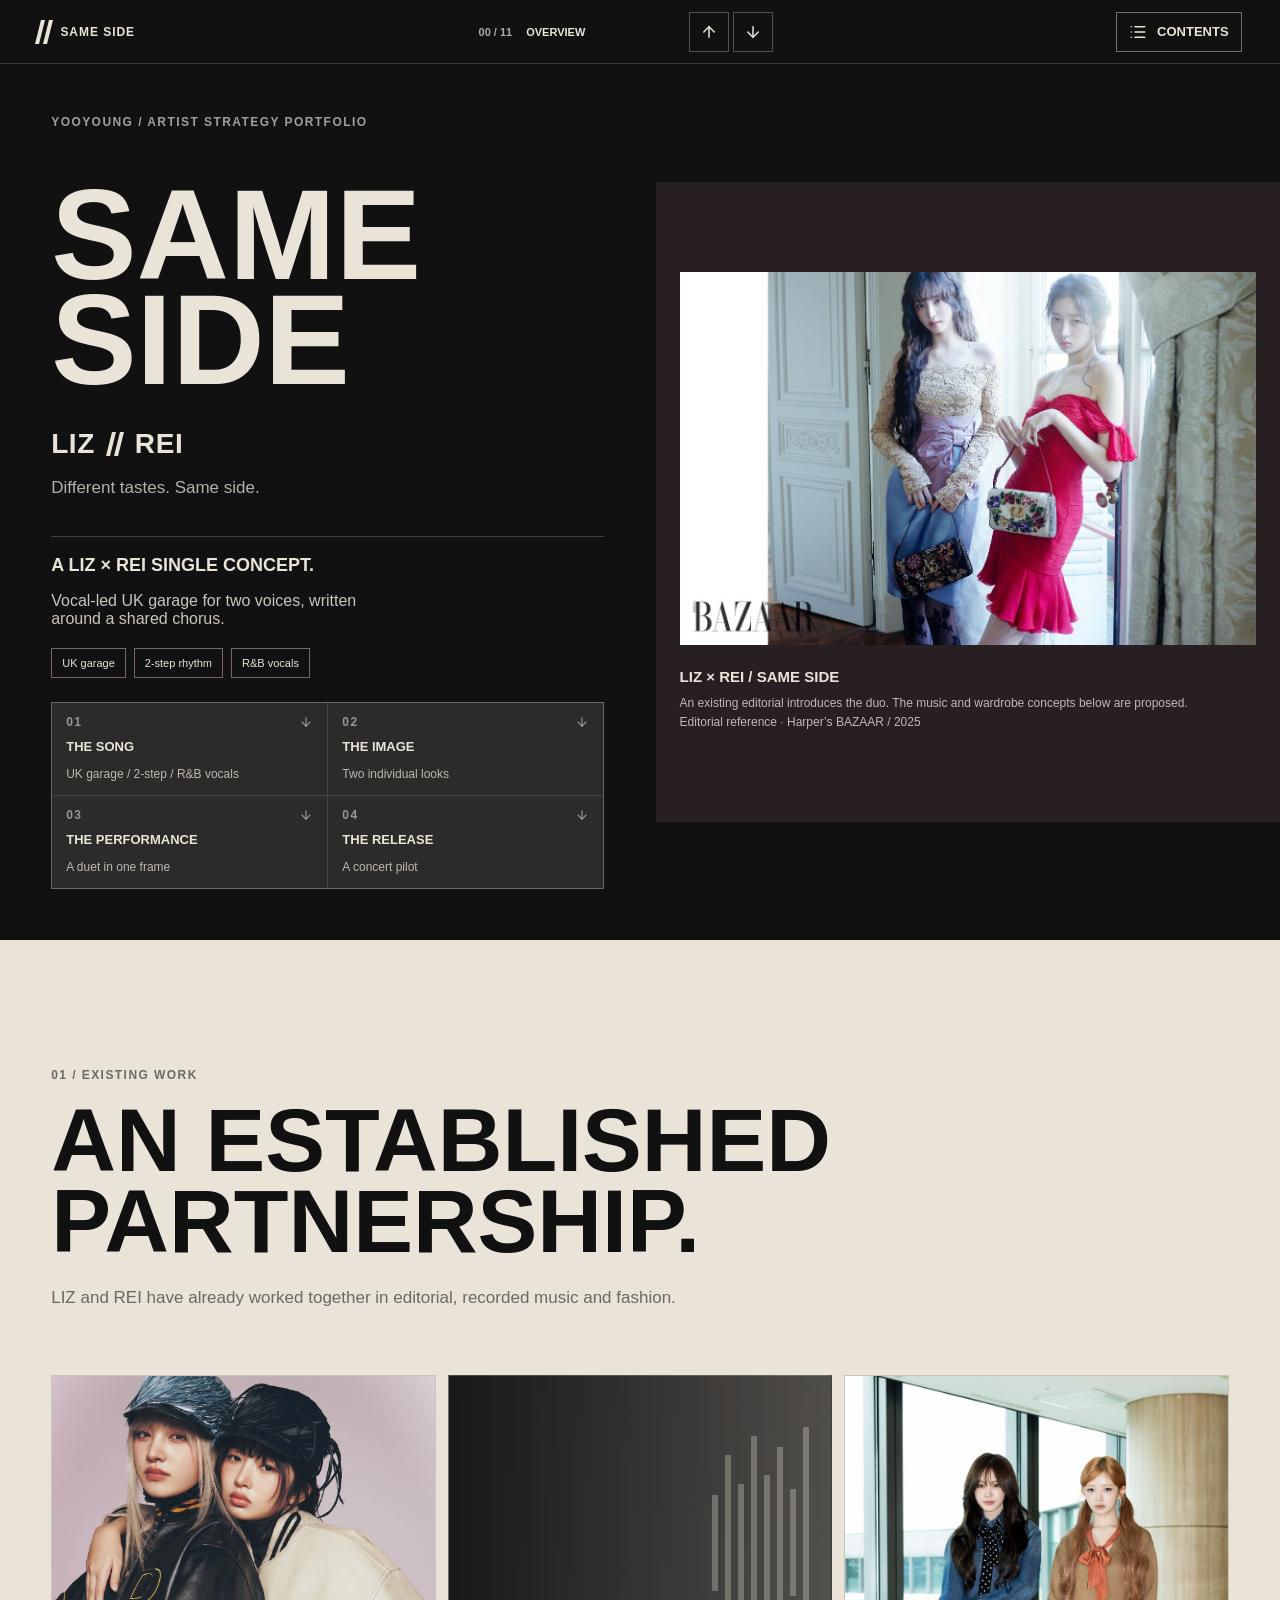
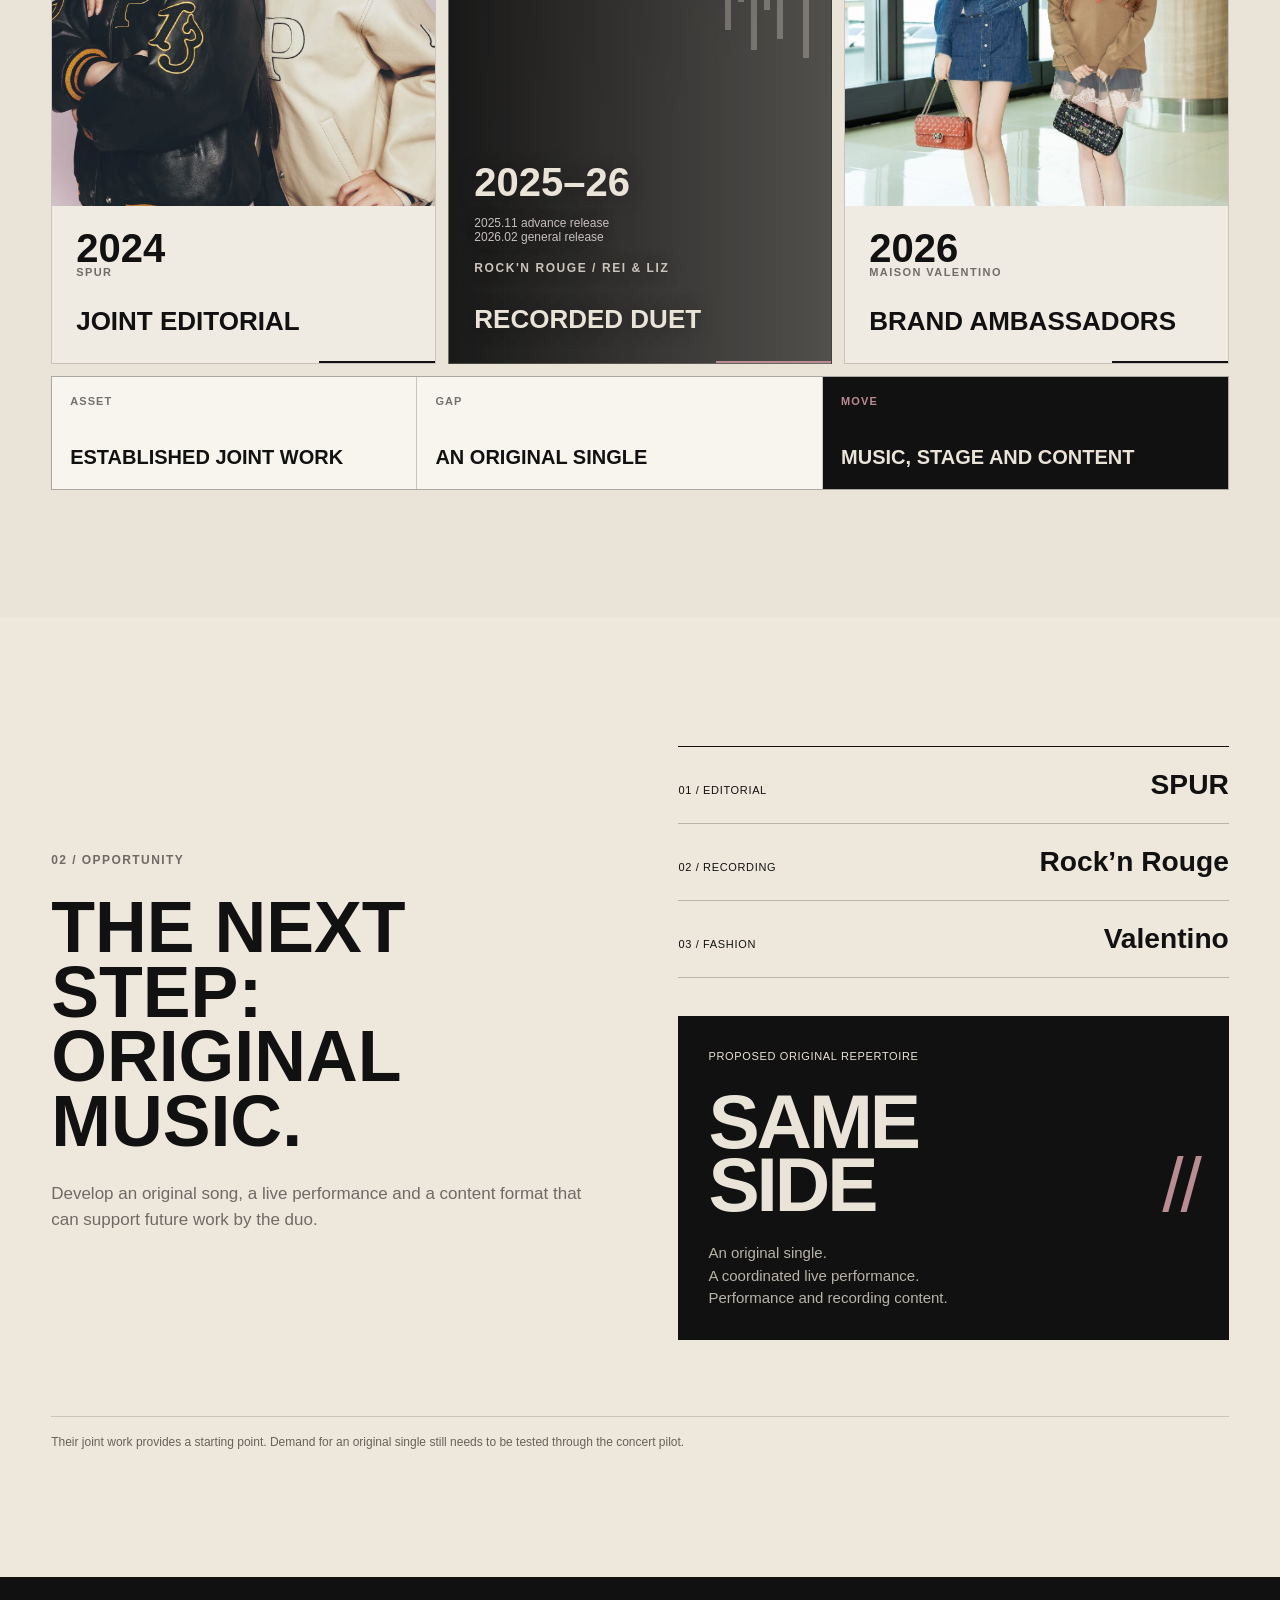
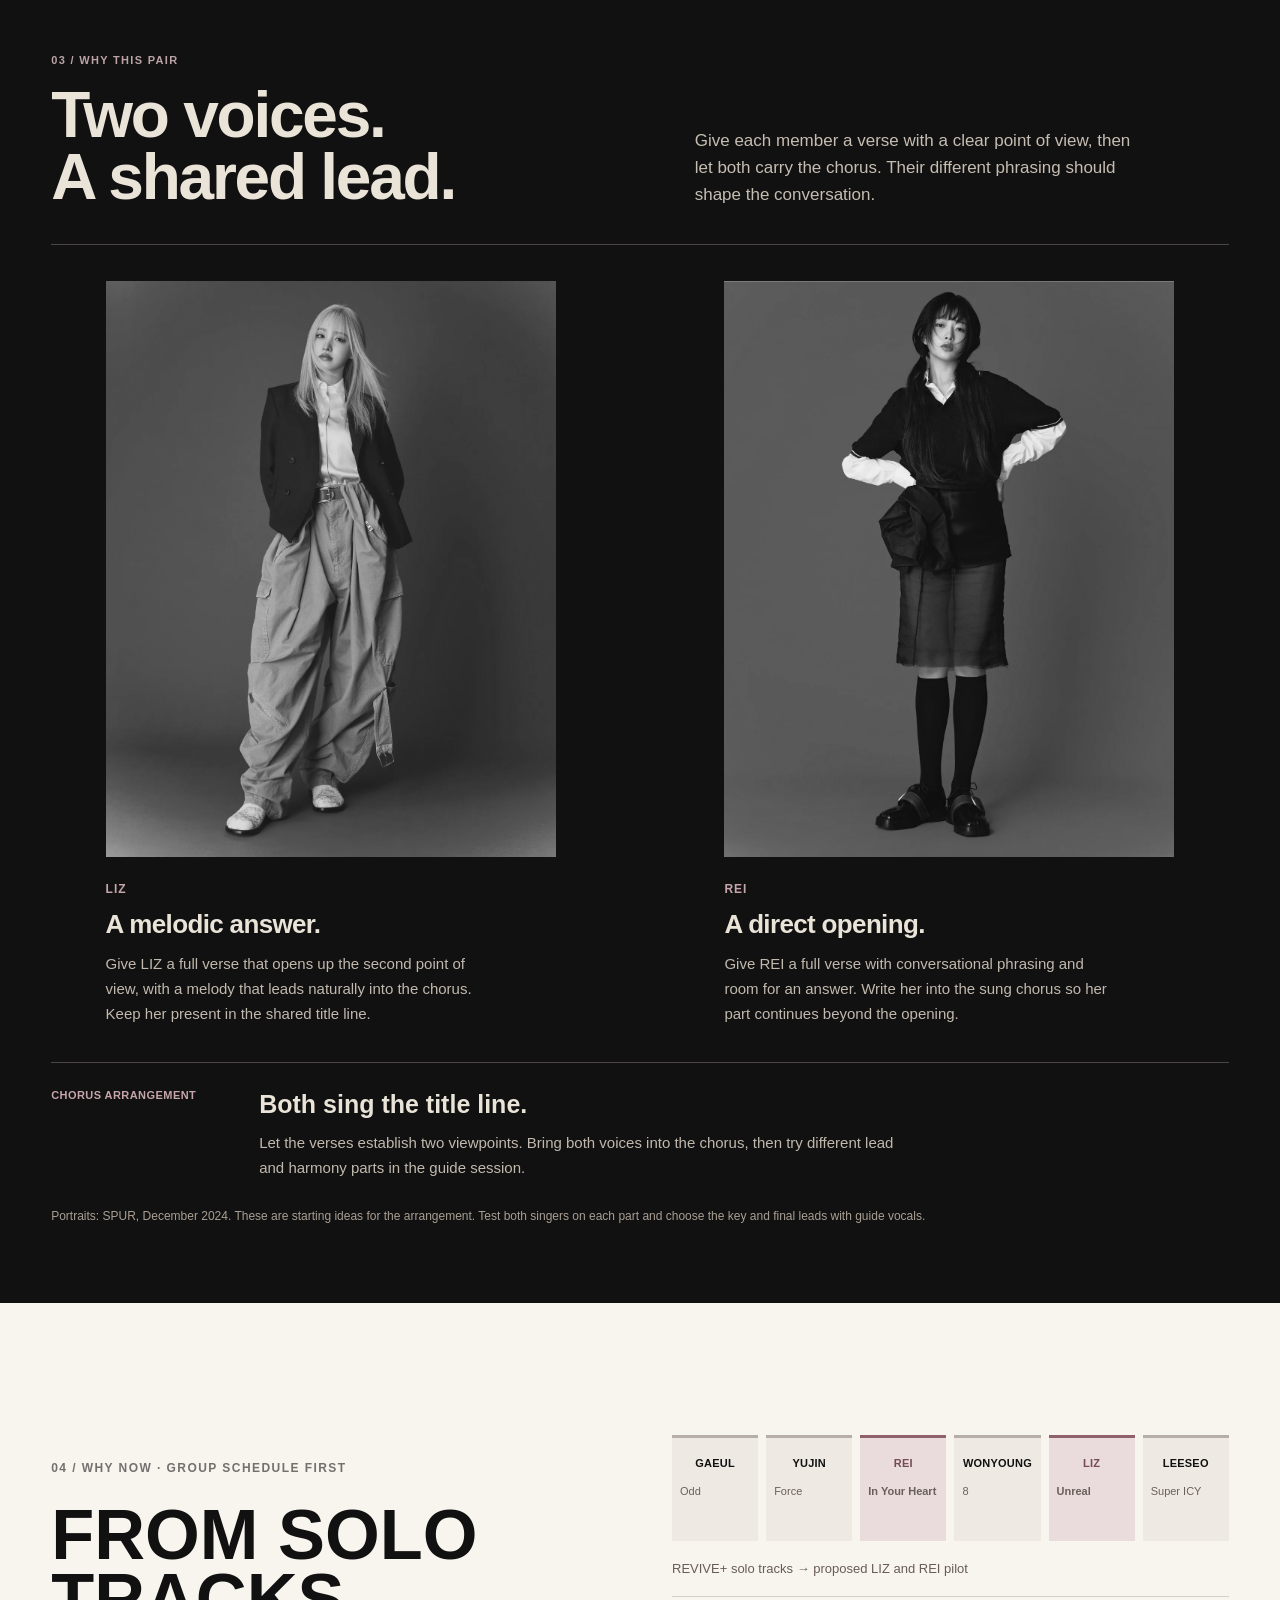
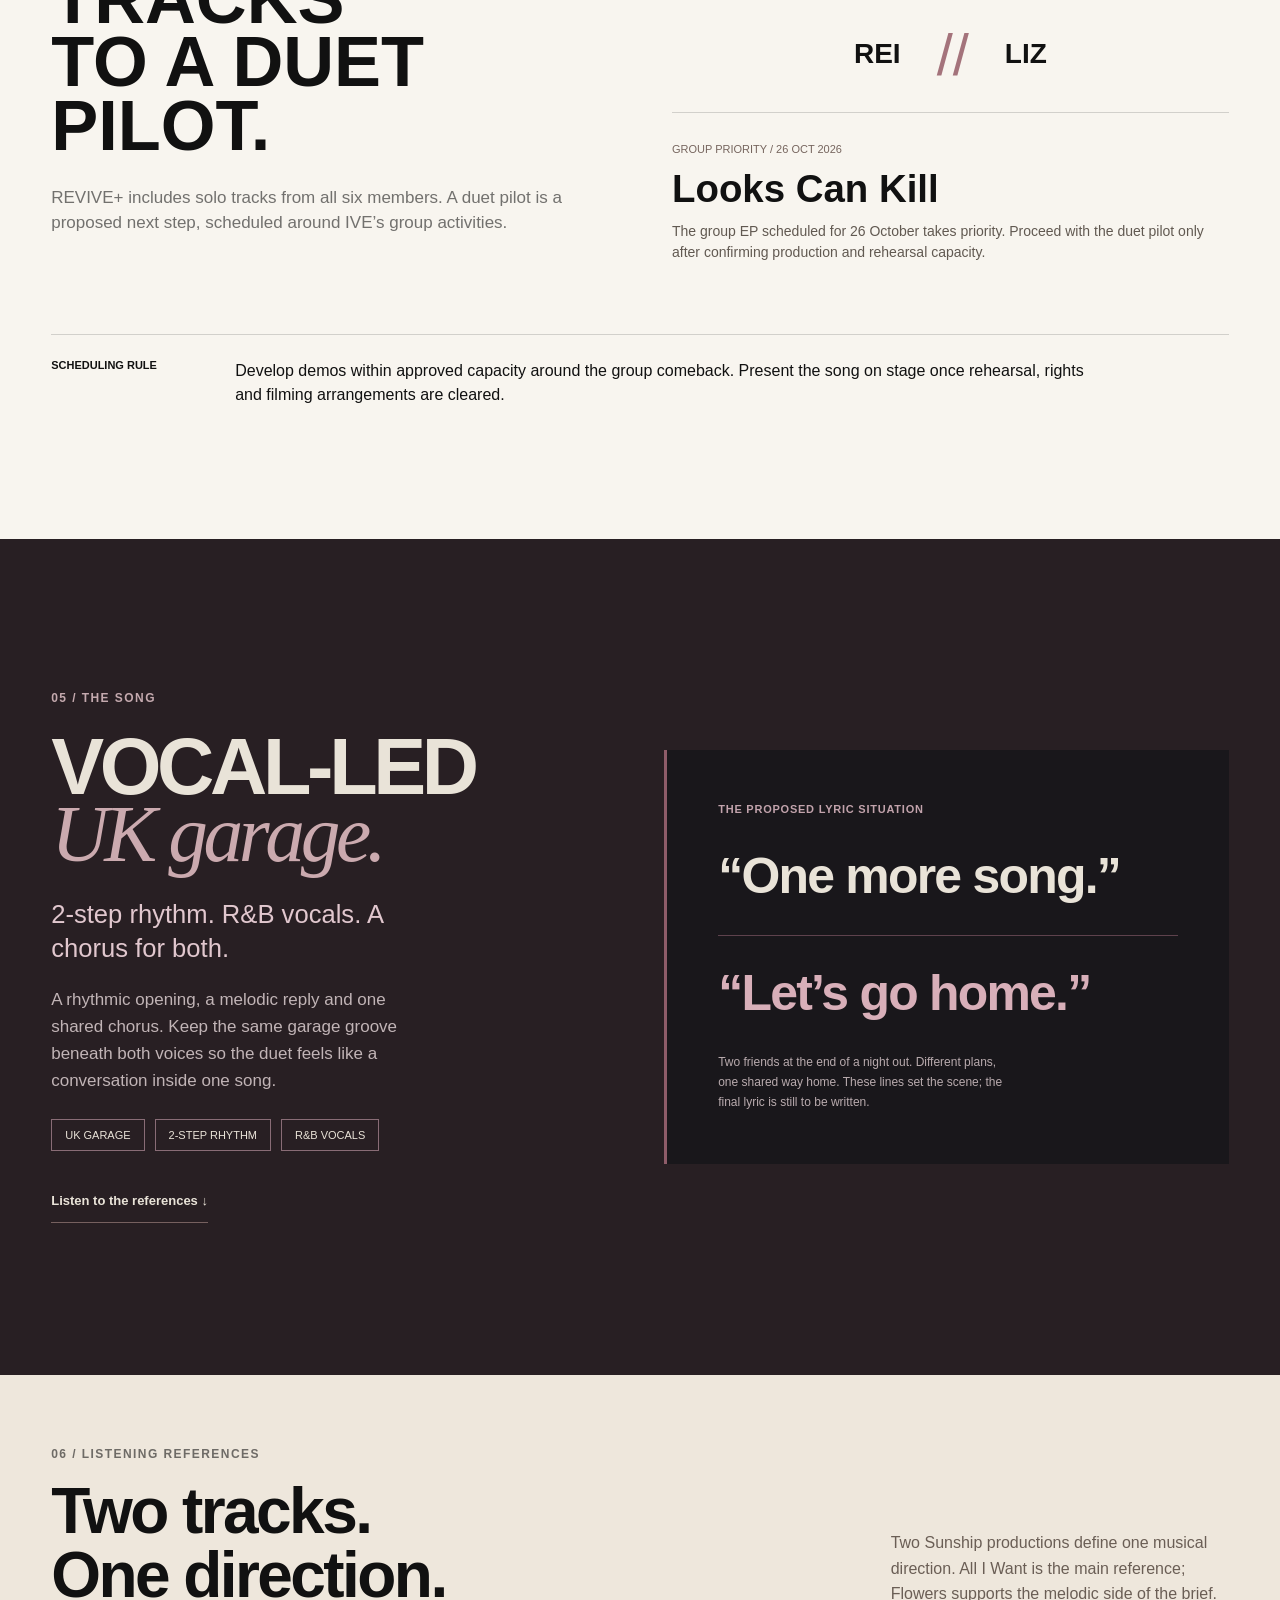
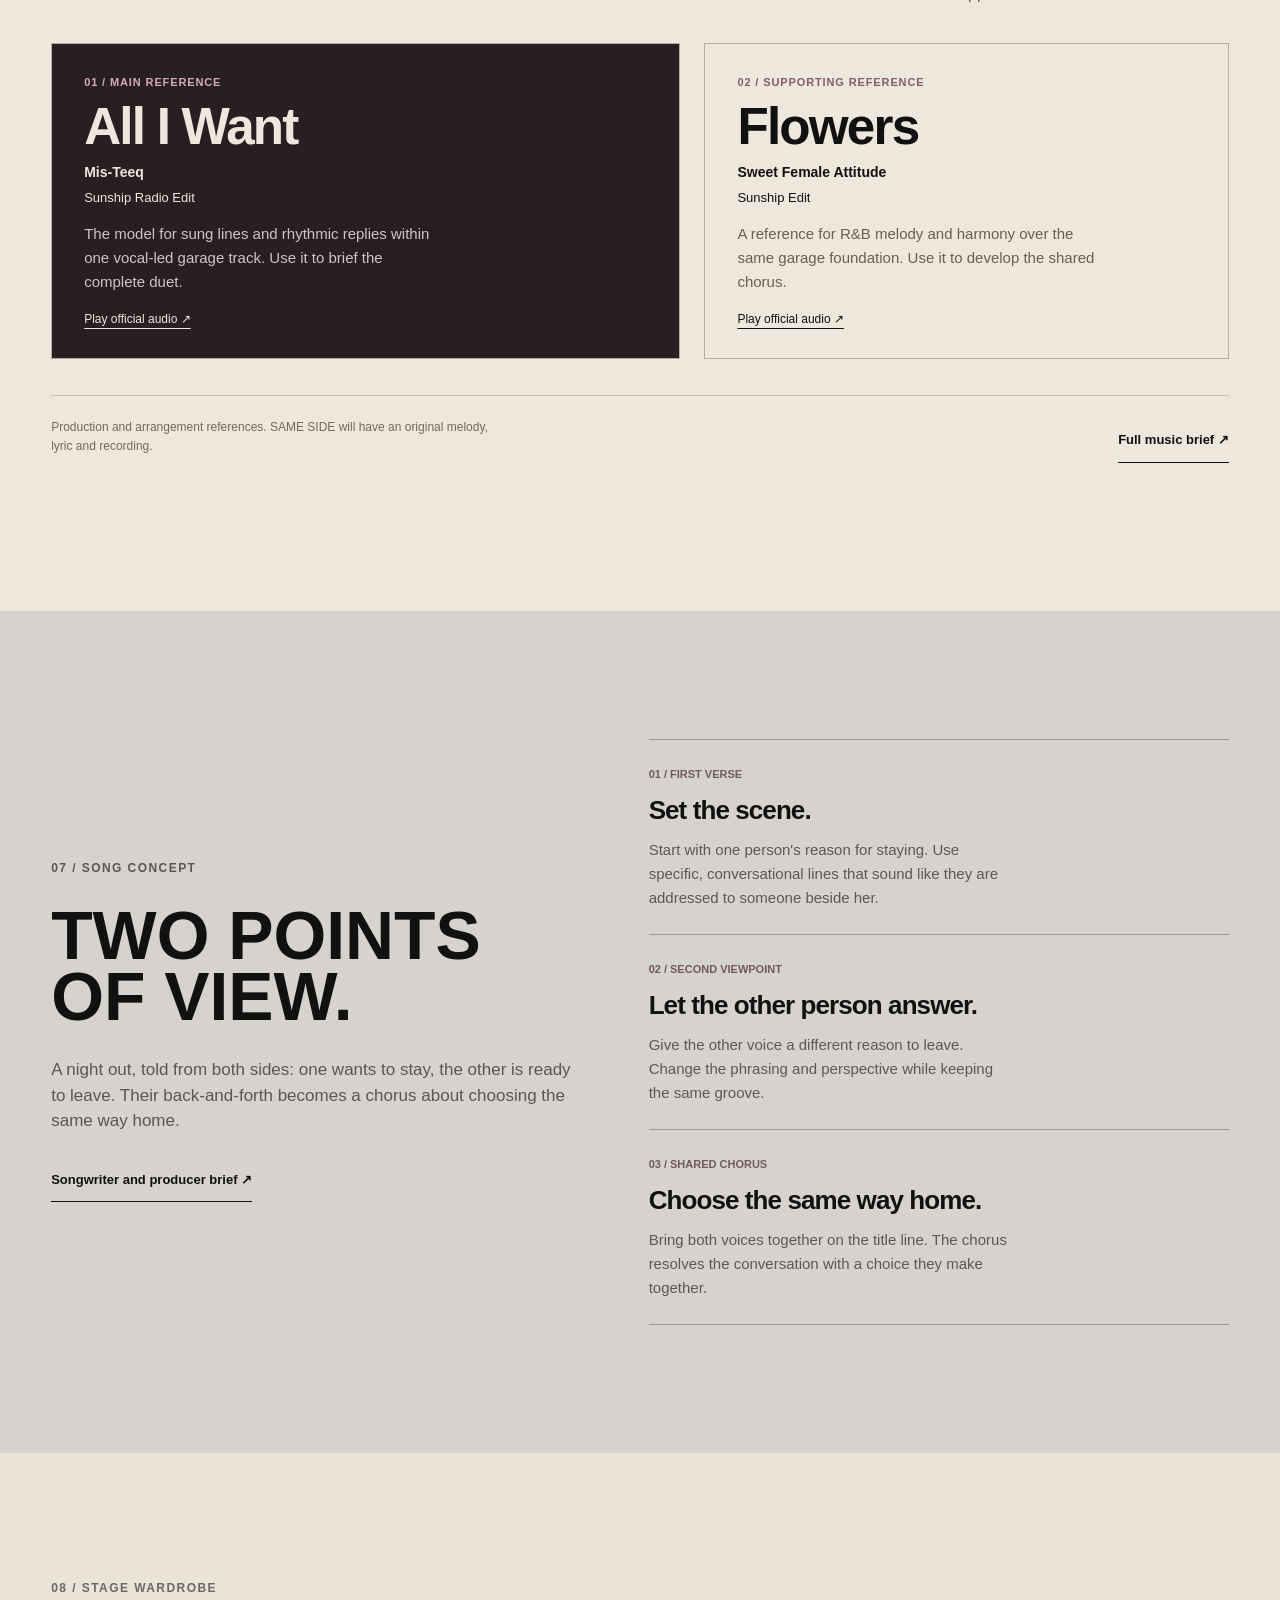
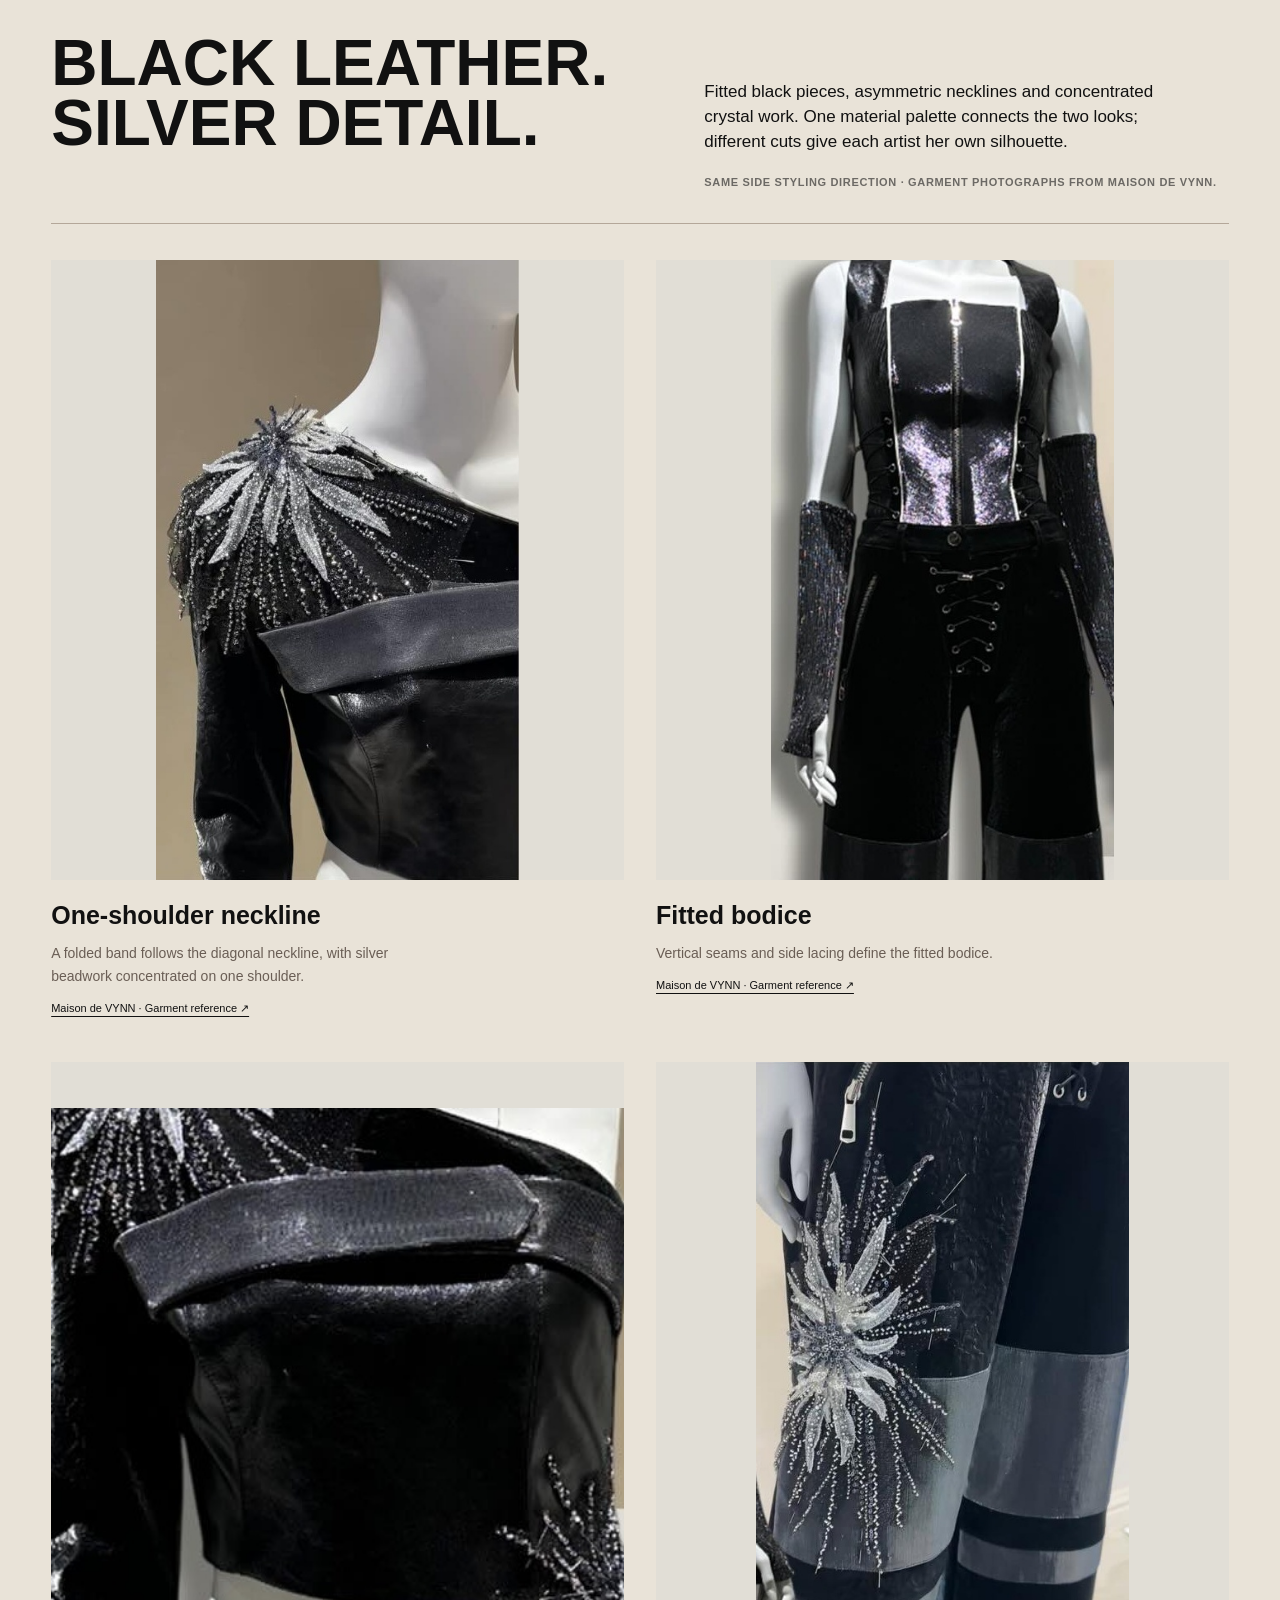
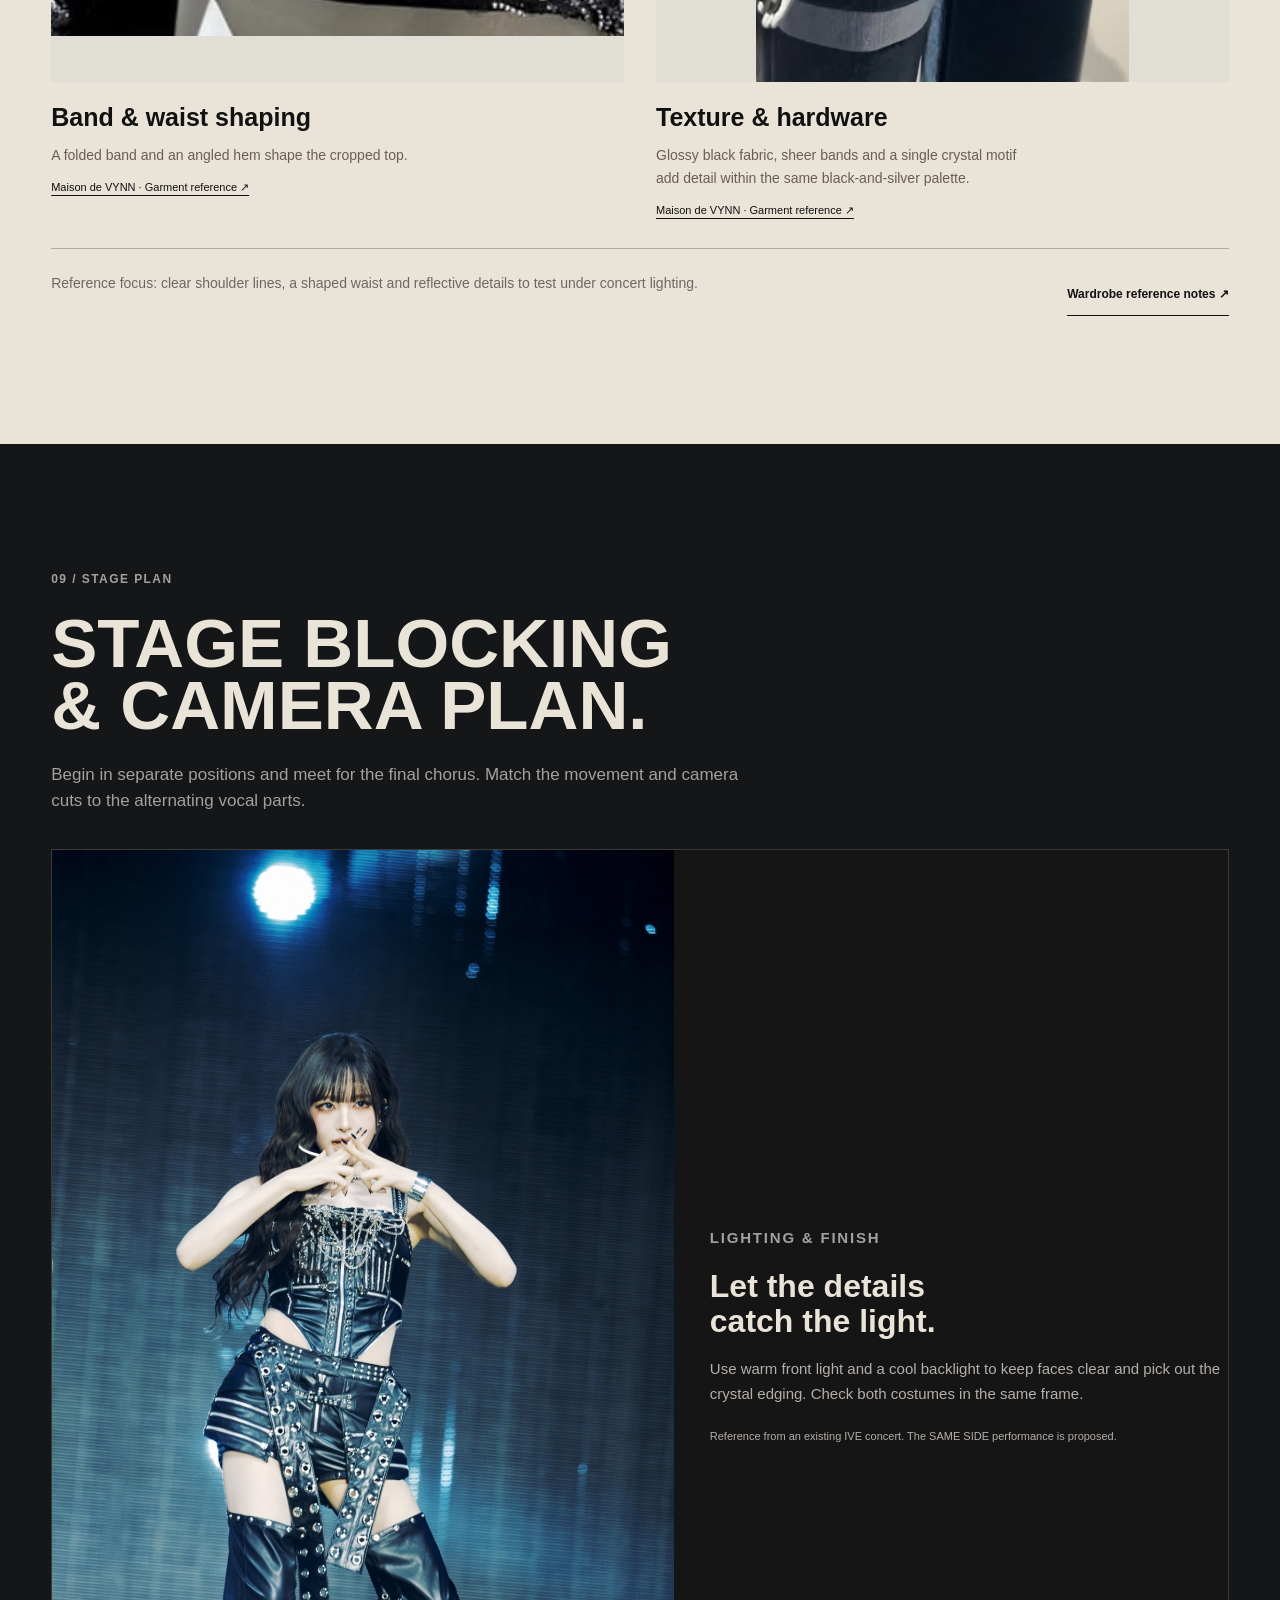
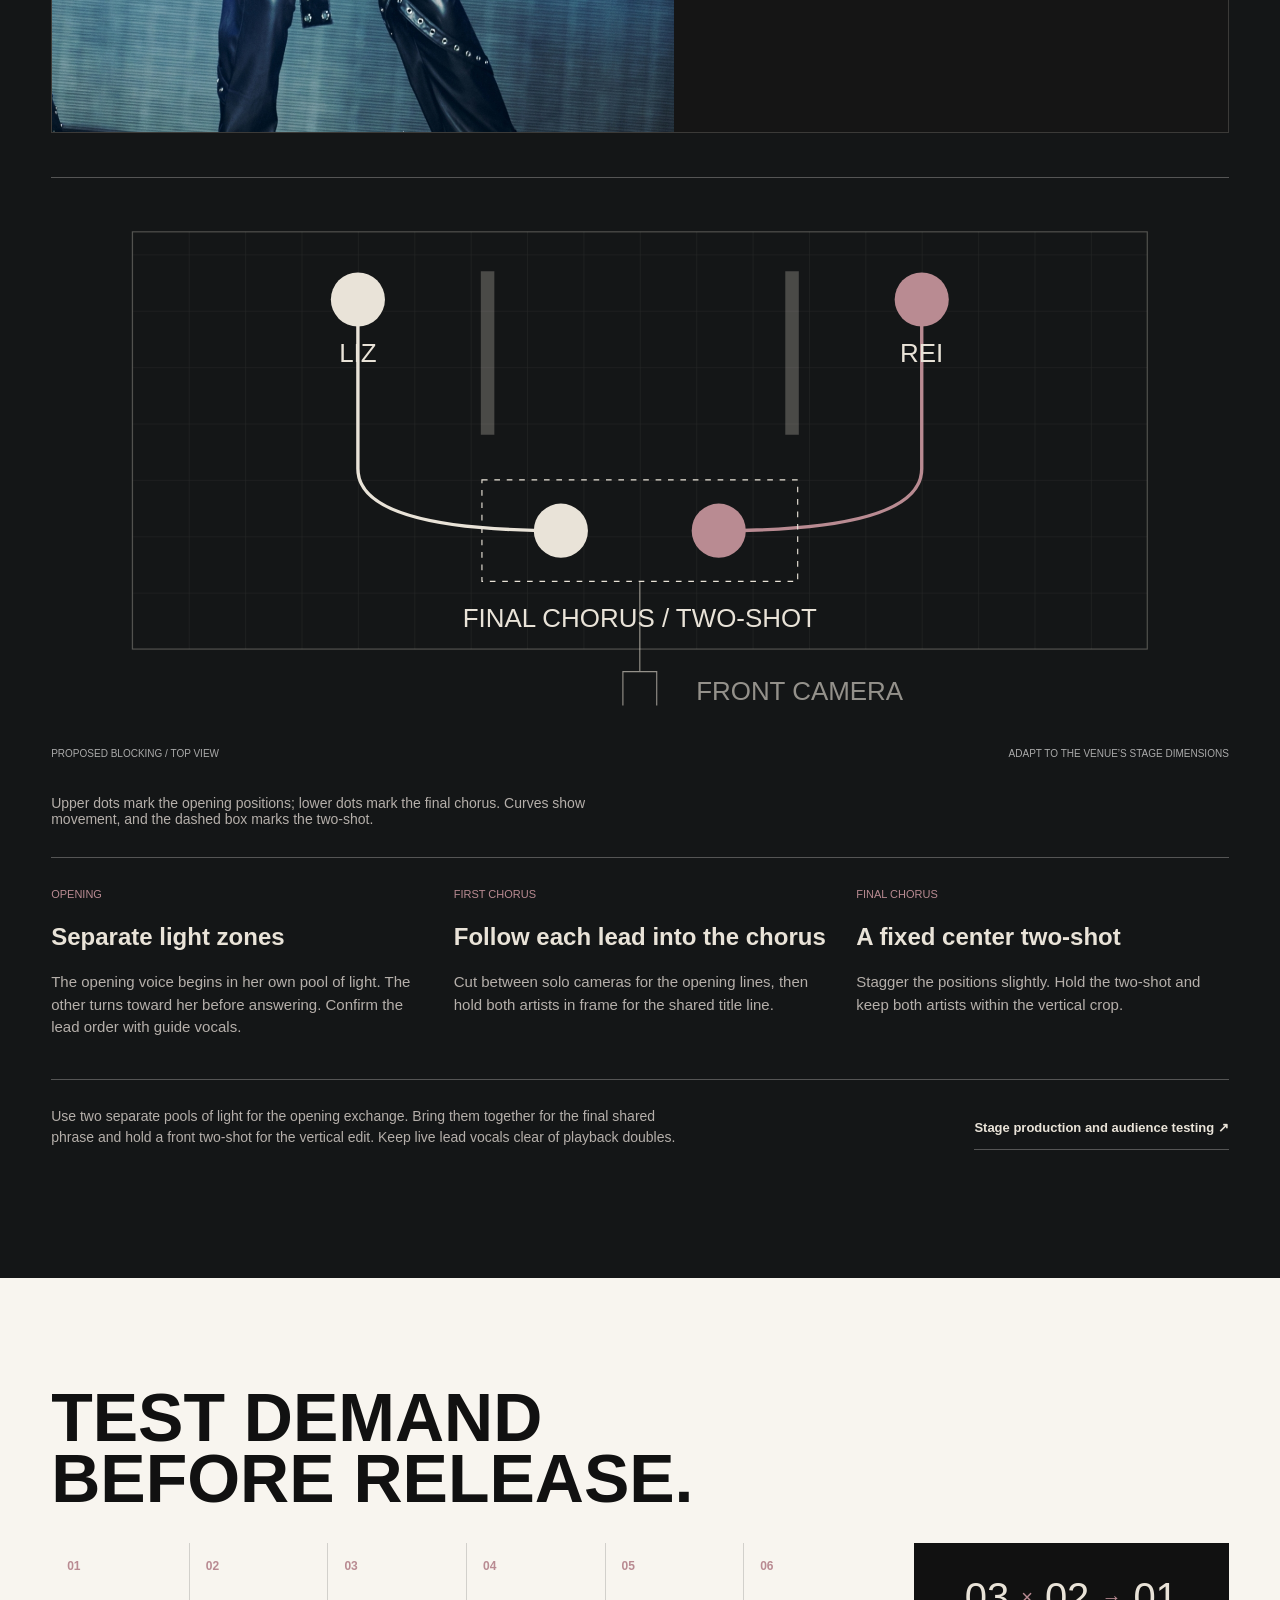
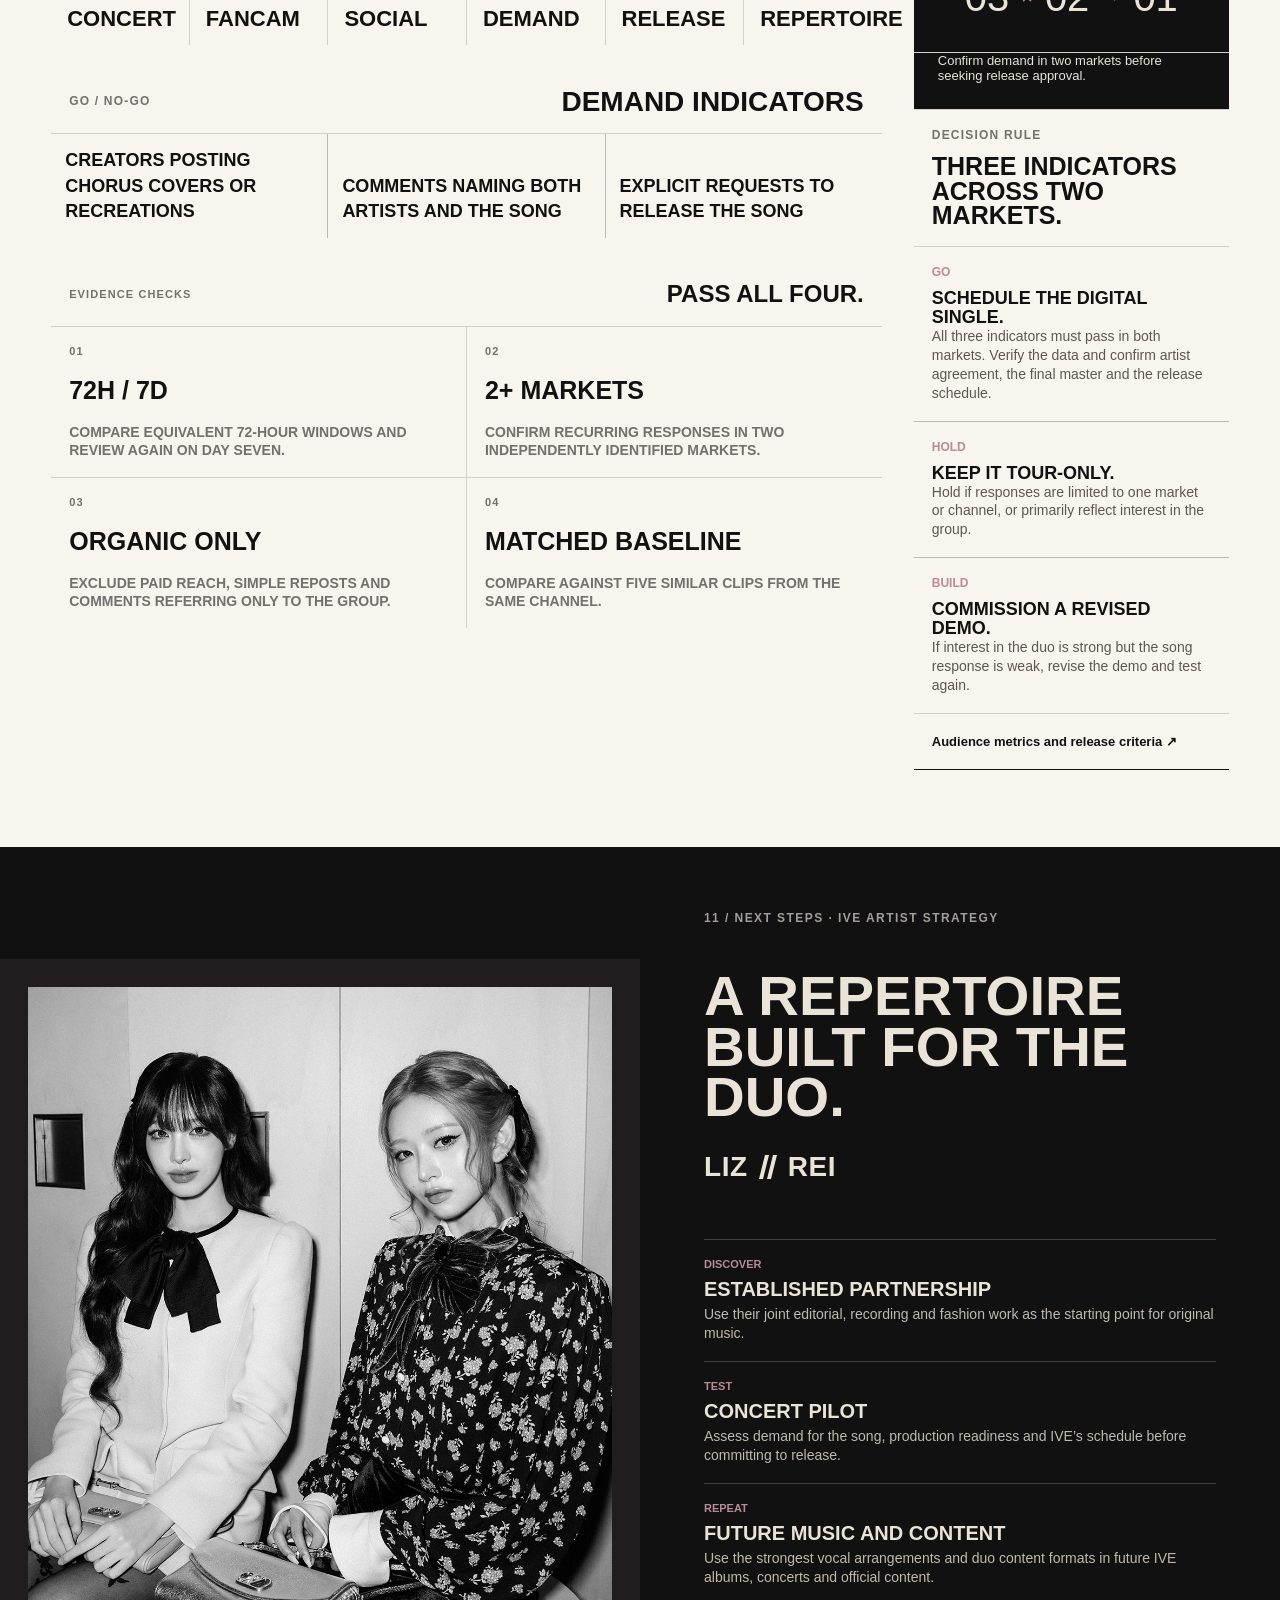
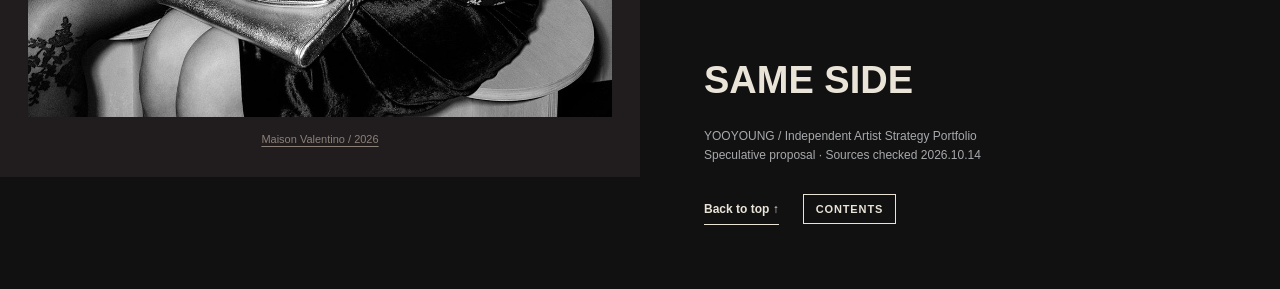
==== commit 7e6459c3: "Focus music brief on one Sunship UK garage direction" ====
--- a/index.html
+++ b/index.html
@@ -2554,10 +2554,10 @@
   <link rel="stylesheet" href="assets/music-lead.css" />
   <link rel="stylesheet" href="assets/wardrobe.css" />
   <link rel="stylesheet" href="assets/refinements.css" />
-  <link rel="stylesheet" href="assets/reader.css?v=20261014-garments" />
-  <link rel="stylesheet" href="assets/voices.css?v=20261014-garments" />
-  <link rel="stylesheet" href="assets/stage-rich.css?v=20261014-garments" />
-  <link rel="stylesheet" href="assets/maison-board.css?v=20261014-garments" />
+  <link rel="stylesheet" href="assets/reader.css?v=20261014-music-review" />
+  <link rel="stylesheet" href="assets/voices.css?v=20261014-music-review" />
+  <link rel="stylesheet" href="assets/stage-rich.css?v=20261014-music-review" />
+  <link rel="stylesheet" href="assets/maison-board.css?v=20261014-music-review" />
 </head>
 <body>
   <!-- Lucide icon paths, ISC/MIT. See assets/LUCIDE_LICENSE.txt. -->
@@ -2608,9 +2608,9 @@
         </div>
         <div class="hero-bottom reveal">
           <p class="hero-main-copy" lang="en">A LIZ × REI SINGLE CONCEPT.</p>
-          <p class="hero-intro" lang="en">2-step pop with R&amp;B vocals. Two different points of view, brought together in one chorus.</p>
-        <div class="hero-concept-tags"><span>2-STEP POP</span><span>LIZ × REI</span><span>STAGE REFERENCES</span></div>
-          <div class="hero-route" aria-label="Explore the SAME SIDE concept"><a href="#song"><small>01<svg class="nav-icon" aria-hidden="true"><use href="#icon-down"/></svg></small><strong>The song</strong><span class="route-meaning">2-step pop and R&amp;B</span></a><a href="#visual"><small>02<svg class="nav-icon" aria-hidden="true"><use href="#icon-down"/></svg></small><strong>The image</strong><span class="route-meaning">Two individual looks</span></a><a href="#stage"><small>03<svg class="nav-icon" aria-hidden="true"><use href="#icon-down"/></svg></small><strong>The performance</strong><span class="route-meaning">A duet in one frame</span></a><a href="#loop"><small>04<svg class="nav-icon" aria-hidden="true"><use href="#icon-down"/></svg></small><strong>The release</strong><span class="route-meaning">A concert pilot</span></a></div>
+          <p class="hero-intro" lang="en">Vocal-led UK garage for two voices, written around a shared chorus.</p>
+        <div class="hero-concept-tags"><span>UK garage</span><span>2-step rhythm</span><span>R&amp;B vocals</span></div>
+          <div class="hero-route" aria-label="Explore the SAME SIDE concept"><a href="#song"><small>01<svg class="nav-icon" aria-hidden="true"><use href="#icon-down"/></svg></small><strong>The song</strong><span class="route-meaning">UK garage / 2-step / R&amp;B vocals</span></a><a href="#visual"><small>02<svg class="nav-icon" aria-hidden="true"><use href="#icon-down"/></svg></small><strong>The image</strong><span class="route-meaning">Two individual looks</span></a><a href="#stage"><small>03<svg class="nav-icon" aria-hidden="true"><use href="#icon-down"/></svg></small><strong>The performance</strong><span class="route-meaning">A duet in one frame</span></a><a href="#loop"><small>04<svg class="nav-icon" aria-hidden="true"><use href="#icon-down"/></svg></small><strong>The release</strong><span class="route-meaning">A concert pilot</span></a></div>
         </div>
       </div>
     </section>
@@ -2699,39 +2699,25 @@
     </section>
 
     <section class="scene roles voices-scene" id="why-them" data-scene-label="Why This Pair" aria-labelledby="roles-title">
-      <div class="voices-layout">
-        <header class="voices-heading">
-          <div>
-            <p class="eyebrow">03 / Why this pair</p>
-            <h2 id="roles-title">Two voices.<br />Distinct roles.</h2>
-          </div>
-          <p class="voices-intro">The proposed arrangement assigns distinct vocal parts: sustained melody for LIZ, shorter rhythmic phrases for REI, and a shared chorus.</p>
-        </header>
-        <div class="voices-grid">
-          <figure class="voice-figure">
-            <div class="voice-image-frame"><img src="assets/photos/spur-liz.webp" data-bg-key="roleLiz" width="1200" height="1535" alt="LIZ in a tailored jacket and trousers, photographed for SPUR" /></div>
-            <figcaption>
-              <span class="voice-name">LIZ</span>
-              <h3>Lead melody &amp; pre-chorus</h3>
-              <p>Use longer phrases and sustained notes to build into the chorus. Keep the lead vocal centered and widen the doubled vocals in the pre-chorus.</p>
-            </figcaption>
-          </figure>
-          <figure class="voice-figure">
-            <div class="voice-image-frame"><img src="assets/photos/spur-rei.webp" data-bg-key="roleRei" width="1200" height="1535" alt="REI in a layered dress, photographed for SPUR" /></div>
-            <figcaption>
-              <span class="voice-name">REI</span>
-              <h3>Rhythmic phrasing &amp; hook</h3>
-              <p>Use shorter phrases and close, dry vocals to introduce the hook. Leave space between phrases for short bass notes, and keep the repeated lyrics clear.</p>
-            </figcaption>
-          </figure>
-        </div>
-        <div class="voices-chorus">
-          <span>Chorus arrangement</span>
-          <div><h3>Alternate lines, then sing together.</h3><p>Alternate the lines in the first chorus. In the final chorus, have both singers perform the same line in different octaves or harmony parts.</p></div>
-        </div>
-        <p class="voices-credit">Portraits: SPUR, December 2024. Vocal parts are proposed and will be confirmed in the recording session.</p>
-      </div>
-    </section>
+  <div class="voices-layout">
+    <header class="voices-heading">
+      <div><p class="eyebrow">03 / Why this pair</p><h2 id="roles-title">Two voices.<br />A shared lead.</h2></div>
+      <p class="voices-intro">Give each member a verse with a clear point of view, then let both carry the chorus. Their different phrasing should shape the conversation.</p>
+    </header>
+    <div class="voices-grid">
+      <figure class="voice-figure">
+        <div class="voice-image-frame"><img src="assets/photos/spur-liz.webp" data-bg-key="roleLiz" width="1200" height="1535" alt="LIZ in a tailored jacket and trousers, photographed for SPUR" /></div>
+        <figcaption><span class="voice-name">LIZ</span><h3>A melodic answer.</h3><p>Give LIZ a full verse that opens up the second point of view, with a melody that leads naturally into the chorus. Keep her present in the shared title line.</p></figcaption>
+      </figure>
+      <figure class="voice-figure">
+        <div class="voice-image-frame"><img src="assets/photos/spur-rei.webp" data-bg-key="roleRei" width="1200" height="1535" alt="REI in a layered dress, photographed for SPUR" /></div>
+        <figcaption><span class="voice-name">REI</span><h3>A direct opening.</h3><p>Give REI a full verse with conversational phrasing and room for an answer. Write her into the sung chorus so her part continues beyond the opening.</p></figcaption>
+      </figure>
+    </div>
+    <div class="voices-chorus"><span>Chorus arrangement</span><div><h3>Both sing the title line.</h3><p>Let the verses establish two viewpoints. Bring both voices into the chorus, then try different lead and harmony parts in the guide session.</p></div></div>
+    <p class="voices-credit">Portraits: SPUR, December 2024. These are starting ideas for the arrangement. Test both singers on each part and choose the key and final leads with guide vocals.</p>
+  </div>
+</section>
 
 
     <section class="scene now calendar-scene" id="why-now" data-scene-label="Why Now" aria-labelledby="now-title">
@@ -2750,22 +2736,68 @@
     </section>
 
     <section class="scene song sound-identity genre-scene" id="song" data-scene-label="The Song" aria-labelledby="song-title">
-<div class="sound-heading"><p class="eyebrow">05 / The song</p><h2 class="headline" id="song-title">2-step<br /><em>pop.</em></h2>
-<p class="genre-line">Contemporary R&amp;B vocals over a UK garage rhythm.</p><p class="genre-summary">A light, syncopated beat with close vocals and a short, repeated chorus. REI opens the conversation; LIZ carries the pre-chorus before both voices meet in the hook.</p><div class="genre-tags"><span>2-step pop</span><span>R&amp;B vocals</span><span>UK garage groove</span></div><a class="brief-link" href="#music-lead">Listen to the references ↓</a></div>
-<figure class="song-dialogue-panel"><p class="dialogue-label">The proposed lyric situation</p><blockquote><span class="dialogue-line">“One more song.”</span><span class="dialogue-line">“Let’s go home.”</span></blockquote><figcaption>Two friends at the end of a night out. Different plans, one shared way home. These lines establish the scene; the final lyric is still to be written.</figcaption></figure></section>
-
-    <section id="music-lead" class="scene listening-scene" data-scene-label="Listening References" aria-labelledby="music-lead-title"><header class="listening-heading"><div><p class="eyebrow">06 / Listening references</p><h2 id="music-lead-title">The sound,<br />in three tracks.</h2></div><p>One reference for the mood, one for the vocals and one for the groove.</p></header><div class="listening-grid"><article class="listening-reference"><a href="https://www.youtube.com/watch?v=_ApV7Lm87cg" target="_blank" rel="noreferrer"><img class="" src="assets/photos/reference-ive.jpg" data-bg-key="referenceIVE" width="480" height="360" alt="IVE — Off The Record official video thumbnail" loading="lazy" decoding="async" /><p class="reference-cue">Mood</p><h3>Off The Record</h3><p class="reference-artist">IVE</p><p class="reference-description">An intimate, after-hours atmosphere.</p><span class="reference-link">Play official video ↗</span></a></article><article class="listening-reference"><a href="https://www.youtube.com/watch?v=i0RCcSBPjuU" target="_blank" rel="noreferrer"><img class="" src="assets/photos/reference-aespa.jpg" data-bg-key="referenceAespa" width="480" height="360" alt="aespa — Thirsty official video thumbnail" loading="lazy" decoding="async" /><p class="reference-cue">Vocals</p><h3>Thirsty</h3><p class="reference-artist">aespa</p><p class="reference-description">Smooth R&B delivery and layered harmonies.</p><span class="reference-link">Play official video ↗</span></a></article><article class="listening-reference"><a href="https://www.youtube.com/watch?v=REzdbqfiN9o" target="_blank" rel="noreferrer"><img class="" src="assets/photos/reference-pinkpantheress.jpg" data-bg-key="referencePinkPantheress" width="480" height="360" alt="PinkPantheress — Pain official video thumbnail" loading="lazy" decoding="async" /><p class="reference-cue">Rhythm</p><h3>Pain</h3><p class="reference-artist">PinkPantheress</p><p class="reference-description">A skipping groove beneath a close vocal.</p><span class="reference-link">Play official video ↗</span></a></article></div><div class="listening-bottom"><p>Listening references for the proposed sound. SAME SIDE will use its own melody and production.</p><a class="brief-link" href="briefs.html?v=20261014-garments#music-direction">Full music brief ↗</a></div></section>
-
-    <section class="scene demo-brief commissioning" id="demo" data-scene-label="Song Concept" aria-labelledby="demo-title"><div class="commissioning-heading"><p class="eyebrow">07 / Song concept</p><h2 class="headline" id="demo-title">Two points<br />of view.</h2><p class="kicker">A night out, told from both sides: one wants to stay, the other is ready to leave. Their back-and-forth becomes a chorus about choosing the same way home.</p><a class="brief-link" href="briefs.html?v=20261014-garments#demo">Songwriter and producer brief ↗</a></div><div class="demo-selection"><div><span>01 / The verse</span><h3>A conversation in motion.</h3><p>REI introduces the situation in short, conversational phrases. The lyric should sound like something said to someone beside her.</p></div><div><span>02 / The pre-chorus</span><h3>Hear the other side.</h3><p>LIZ answers with a longer melody, giving the second point of view room to unfold before the beat returns.</p></div><div><span>03 / The chorus</span><h3>Make the same choice.</h3><p>Alternate the opening lines, then bring both voices together on the title phrase. The ending should feel close and assured.</p></div></div></section>
-
-<section class="scene visual-code stage-wardrobe garment-wardrobe" id="visual" data-scene-label="Wardrobe" aria-labelledby="visual-title"><div class="vc-layout"><header class="vc-heading"><p class="eyebrow">08 / Stage wardrobe</p><h2 class="subheadline" id="visual-title">Black leather.<br>Silver detail.</h2><p class="vc-intro">Fitted black pieces, asymmetric necklines and concentrated crystal work. One material palette connects the two looks; different cuts give each artist her own silhouette.</p><p class="vc-status">SAME SIDE styling direction · Garment photographs from Maison de VYNN.</p></header><div class="garment-board"><figure class="garment-card"><img src="assets/photos/garment-one-shoulder.jpg" data-bg-key="garment01" width="480" height="820" alt="Photographed one-shoulder black leather top with a folded neckline band and silver beaded shoulder detail" loading="lazy" decoding="async"><figcaption><h3>One-shoulder neckline</h3><p>A folded band follows the diagonal neckline, with silver beadwork concentrated on one shoulder.</p><a href="https://www.instagram.com/maisondevynn/p/DSmyXWpEx-F/" target="_blank" rel="noreferrer">Maison de VYNN · Garment reference ↗</a></figcaption></figure><figure class="garment-card"><img src="assets/photos/garment-fitted-bodice.jpg" data-bg-key="garment02" width="410" height="740" alt="Photographed black fitted bodice with shoulder straps, reflective panels, side lacing and black trousers" loading="lazy" decoding="async"><figcaption><h3>Fitted bodice</h3><p>Vertical seams and side lacing shape the waist without a jacket or padded shoulders.</p><a href="https://www.instagram.com/maisondevynn/p/DSmyXWpEx-F/?img_index=3" target="_blank" rel="noreferrer">Maison de VYNN · Garment reference ↗</a></figcaption></figure><figure class="garment-card"><img src="assets/photos/garment-crystal-detail.jpg" data-bg-key="garment03" width="445" height="410" alt="Close-up photograph of the folded band, fitted body and angled hem of the black leather top" loading="lazy" decoding="async"><figcaption><h3>Band &amp; waist shaping</h3><p>A folded band and an angled hem shape the top; the body stays fitted without an outer jacket.</p><a href="https://www.instagram.com/maisondevynn/p/DSmyXWpEx-F/" target="_blank" rel="noreferrer">Maison de VYNN · Garment reference ↗</a></figcaption></figure><figure class="garment-card"><img src="assets/photos/garment-texture-detail.jpg" data-bg-key="garment04" width="452" height="752" alt="Close-up photograph of crystal trim, black textured fabric, zip details and sheer fabric bands" loading="lazy" decoding="async"><figcaption><h3>Texture & hardware</h3><p>Glossy black fabric, sheer bands and a single crystal motif add detail within the same black-and-silver palette.</p><a href="https://www.instagram.com/maisondevynn/p/DSmyXWpEx-F/?img_index=3" target="_blank" rel="noreferrer">Maison de VYNN · Garment reference ↗</a></figcaption></figure></div><div class="vc-finish"><p>Reference focus: clear shoulder lines, a shaped waist and reflective details that remain visible under concert lighting.</p><a class="brief-link" href="briefs.html?v=20261014-garments#wardrobe">Wardrobe reference notes ↗</a></div></div></section>
+  <div class="sound-heading">
+    <p class="eyebrow">05 / The song</p>
+    <h2 class="headline" id="song-title">Vocal-led<br /><em>UK garage.</em></h2>
+    <p class="genre-line">2-step rhythm. R&amp;B vocals. A chorus for both.</p>
+    <p class="genre-summary">A rhythmic opening, a melodic reply and one shared chorus. Keep the same garage groove beneath both voices so the duet feels like a conversation inside one song.</p>
+    <div class="genre-tags"><span>UK garage</span><span>2-step rhythm</span><span>R&amp;B vocals</span></div>
+    <a class="brief-link" href="#music-lead">Listen to the references ↓</a>
+  </div>
+  <figure class="song-dialogue-panel">
+    <p class="dialogue-label">The proposed lyric situation</p>
+    <blockquote><span class="dialogue-line">“One more song.”</span><span class="dialogue-line">“Let’s go home.”</span></blockquote>
+    <figcaption>Two friends at the end of a night out. Different plans, one shared way home. These lines set the scene; the final lyric is still to be written.</figcaption>
+  </figure>
+</section>
+
+    <section id="music-lead" class="scene listening-scene listening-reset" data-scene-label="Listening References" aria-labelledby="music-lead-title">
+  <header class="listening-heading">
+    <div><p class="eyebrow">06 / Listening references</p><h2 id="music-lead-title">Two tracks.<br />One direction.</h2></div>
+    <p>Two Sunship productions define one musical direction. All I Want is the main reference; Flowers supports the melodic side of the brief.</p>
+  </header>
+  <div class="listening-grid">
+    <article class="listening-reference reference-primary">
+      <a href="https://www.youtube.com/watch?v=utXwPSV5z8M" target="_blank" rel="noreferrer">
+        <p class="reference-cue">01 / Main reference</p>
+        <h3>All I Want</h3>
+        <p class="reference-artist">Mis-Teeq</p>
+        <p class="reference-version">Sunship Radio Edit</p>
+        <p class="reference-description">The model for sung lines and rhythmic replies within one vocal-led garage track. Use it to brief the complete duet.</p>
+        <span class="reference-link">Play official audio ↗</span>
+      </a>
+    </article>
+    <article class="listening-reference reference-support">
+      <a href="https://www.youtube.com/watch?v=-y3wjj2F8Dw" target="_blank" rel="noreferrer">
+        <p class="reference-cue">02 / Supporting reference</p>
+        <h3>Flowers</h3>
+        <p class="reference-artist">Sweet Female Attitude</p>
+        <p class="reference-version">Sunship Edit</p>
+        <p class="reference-description">A reference for R&amp;B melody and harmony over the same garage foundation. Use it to develop the shared chorus.</p>
+        <span class="reference-link">Play official audio ↗</span>
+      </a>
+    </article>
+  </div>
+  <div class="listening-bottom"><p>Production and arrangement references. SAME SIDE will have an original melody, lyric and recording.</p><a class="brief-link" href="briefs.html?v=20261014-music-review#music-direction">Full music brief ↗</a></div>
+</section>
+
+    <section class="scene demo-brief commissioning" id="demo" data-scene-label="Song Concept" aria-labelledby="demo-title">
+  <div class="commissioning-heading"><p class="eyebrow">07 / Song concept</p><h2 class="headline" id="demo-title">Two points<br />of view.</h2><p class="kicker">A night out, told from both sides: one wants to stay, the other is ready to leave. Their back-and-forth becomes a chorus about choosing the same way home.</p><a class="brief-link" href="briefs.html?v=20261014-music-review#demo">Songwriter and producer brief ↗</a></div>
+  <div class="demo-selection">
+    <div><span>01 / First verse</span><h3>Set the scene.</h3><p>Start with one person's reason for staying. Use specific, conversational lines that sound like they are addressed to someone beside her.</p></div>
+    <div><span>02 / Second viewpoint</span><h3>Let the other person answer.</h3><p>Give the other voice a different reason to leave. Change the phrasing and perspective while keeping the same groove.</p></div>
+    <div><span>03 / Shared chorus</span><h3>Choose the same way home.</h3><p>Bring both voices together on the title line. The chorus resolves the conversation with a choice they make together.</p></div>
+  </div>
+</section>
+
+<section class="scene visual-code stage-wardrobe garment-wardrobe" id="visual" data-scene-label="Wardrobe" aria-labelledby="visual-title"><div class="vc-layout"><header class="vc-heading"><p class="eyebrow">08 / Stage wardrobe</p><h2 class="subheadline" id="visual-title">Black leather.<br>Silver detail.</h2><p class="vc-intro">Fitted black pieces, asymmetric necklines and concentrated crystal work. One material palette connects the two looks; different cuts give each artist her own silhouette.</p><p class="vc-status">SAME SIDE styling direction · Garment photographs from Maison de VYNN.</p></header><div class="garment-board"><figure class="garment-card"><img src="assets/photos/garment-one-shoulder.jpg" data-bg-key="garment01" width="480" height="820" alt="Photographed one-shoulder black leather-look top with a folded neckline band and silver beaded shoulder detail" loading="lazy" decoding="async"><figcaption><h3>One-shoulder neckline</h3><p>A folded band follows the diagonal neckline, with silver beadwork concentrated on one shoulder.</p><a href="https://www.instagram.com/maisondevynn/p/DSmyXWpEx-F/?img_index=5" target="_blank" rel="noreferrer">Maison de VYNN · Garment reference ↗</a></figcaption></figure><figure class="garment-card"><img src="assets/photos/garment-fitted-bodice.jpg" data-bg-key="garment02" width="410" height="740" alt="Photographed black fitted bodice with shoulder straps, reflective panels, side lacing and black trousers" loading="lazy" decoding="async"><figcaption><h3>Fitted bodice</h3><p>Vertical seams and side lacing define the fitted bodice.</p><a href="https://www.instagram.com/maisondevynn/p/DSmyXWpEx-F/?img_index=3" target="_blank" rel="noreferrer">Maison de VYNN · Garment reference ↗</a></figcaption></figure><figure class="garment-card"><img src="assets/photos/garment-crystal-detail.jpg" data-bg-key="garment03" width="445" height="410" alt="Close-up photograph of the folded band, fitted body and angled hem of the black leather-look top" loading="lazy" decoding="async"><figcaption><h3>Band &amp; waist shaping</h3><p>A folded band and an angled hem shape the cropped top.</p><a href="https://www.instagram.com/maisondevynn/p/DSmyXWpEx-F/?img_index=5" target="_blank" rel="noreferrer">Maison de VYNN · Garment reference ↗</a></figcaption></figure><figure class="garment-card"><img src="assets/photos/garment-texture-detail.jpg" data-bg-key="garment04" width="452" height="752" alt="Close-up photograph of crystal trim, black textured fabric, zip details and sheer fabric bands" loading="lazy" decoding="async"><figcaption><h3>Texture &amp; hardware</h3><p>Glossy black fabric, sheer bands and a single crystal motif add detail within the same black-and-silver palette.</p><a href="https://www.instagram.com/maisondevynn/p/DSmyXWpEx-F/?img_index=3" target="_blank" rel="noreferrer">Maison de VYNN · Garment reference ↗</a></figcaption></figure></div><div class="vc-finish"><p>Reference focus: clear shoulder lines, a shaped waist and reflective details to test under concert lighting.</p><a class="brief-link" href="briefs.html?v=20261014-music-review#wardrobe">Wardrobe reference notes ↗</a></div></div></section>
 
 
     <section class="scene stage staging" id="stage" data-scene-label="Stage Plan" aria-labelledby="stage-title">
       <div class="staging-heading"><p class="eyebrow reveal">09 / Stage plan</p><h2 class="headline reveal" id="stage-title" lang="en">Stage blocking<br />&amp; camera plan.</h2><p class="kicker reveal" lang="en">Begin in separate positions and meet for the final chorus. Match the movement and camera cuts to the alternating vocal parts.</p></div>
       <div class="stage-photo"><figure class="feature-photo"><img class="" src="assets/photos/liz-live.jpg" data-bg-key="stageLive" width="1200" height="1800" alt="An IVE performer in a metal-embellished black stage outfit under blue lighting" loading="lazy" decoding="async" /><figcaption class="photo-credit">Live reference: IVE / SHOW WHAT I AM, 2025. <a href="https://www.starnewskorea.com/pop-culture/2025/11/02/2025110219162917859" target="_blank" rel="noreferrer">STARSHIP ENTERTAINMENT via Starnews</a></figcaption></figure><div><p class="eyebrow">Lighting &amp; finish</p><h3>Let the details<br />catch the light.</h3><p>Use warm front light and a cool backlight to keep faces clear and pick out the crystal edging. Check both costumes in the same frame.</p><p class="photo-credit">Reference from an existing IVE concert. The SAME SIDE performance is proposed.</p></div></div><div class="stage-floor reveal">
         <svg viewBox="0 0 1000 470" role="img" aria-labelledby="stage-plan-title stage-plan-desc">
-          <title id="stage-plan-title">Proposed top-view stage blocking</title><desc id="stage-plan-desc">LIZ starts in the left-hand lane of this diagram, REI in the right-hand lane. Parallel paths converge in a center two-shot at the final hook. A central camera captures the shared phrase and maintains vertical framing.</desc>
+          <title id="stage-plan-title">Proposed top-view stage blocking</title><desc id="stage-plan-desc">LIZ starts in the left-hand lane of this diagram, REI in the right-hand lane. Parallel paths converge in a center two-shot at the final chorus. A central camera captures the shared phrase and maintains vertical framing.</desc>
           <defs><pattern id="stage-grid" width="50" height="50" patternUnits="userSpaceOnUse" lang="en"><path d="M50 0H0V50" fill="none" stroke="#e9e3d8" stroke-opacity=".08"/></pattern></defs>
           <rect x="50" y="30" width="900" height="370" fill="url(#stage-grid)" stroke="#e9e3d8" stroke-opacity=".3"/>
           <path d="M250 85V240Q250 295 430 295" fill="none" stroke="#e9e3d8" stroke-width="3"/><path d="M750 85V240Q750 295 570 295" fill="none" stroke="#b98b92" stroke-width="3"/>
@@ -2778,8 +2810,8 @@
         </svg>
         <div class="stage-frame" lang="en"><span>Proposed blocking / top view</span><span>Adapt to the venue’s stage dimensions</span></div><p class="stage-legend" lang="en">Upper dots mark the opening positions; lower dots mark the final chorus. Curves show movement, and the dashed box marks the two-shot.</p>
       </div>
-      <div class="stage-cues reveal"><div><span>0:00 / Intro</span><strong>Separate light zones</strong><p lang="en">REI delivers the first point of view in her own pool of light. LIZ turns toward her before answering in the pre-chorus.</p></div><div><span>0:42 / Hook I</span><strong>Alternate vocals and cameras</strong><p lang="en">Maintain eye contact and cut between solo cameras as the vocal parts alternate.</p></div><div><span>2:06 / Final hook</span><strong>A fixed center two-shot</strong><p lang="en">Stagger the positions slightly. Hold the two-shot and keep both artists within the vertical crop.</p></div></div>
-      <div class="capture-line"><p lang="en">Use two separate pools of light for the opening exchange. Bring them together for the final shared phrase and hold a front two-shot for the vertical edit. Keep live lead vocals clear of playback doubles.</p><a class="brief-link" href="briefs.html?v=20261014-garments#pilot">Stage production and audience testing ↗</a></div>
+      <div class="stage-cues reveal"><div><span>Opening</span><strong>Separate light zones</strong><p lang="en">The opening voice begins in her own pool of light. The other turns toward her before answering. Confirm the lead order with guide vocals.</p></div><div><span>First chorus</span><strong>Follow each lead into the chorus</strong><p lang="en">Cut between solo cameras for the opening lines, then hold both artists in frame for the shared title line.</p></div><div><span>Final chorus</span><strong>A fixed center two-shot</strong><p lang="en">Stagger the positions slightly. Hold the two-shot and keep both artists within the vertical crop.</p></div></div>
+      <div class="capture-line"><p lang="en">Use two separate pools of light for the opening exchange. Bring them together for the final shared phrase and hold a front two-shot for the vertical edit. Keep live lead vocals clear of playback doubles.</p><a class="brief-link" href="briefs.html?v=20261014-music-review#pilot">Stage production and audience testing ↗</a></div>
     </section>
 
     <section class="scene loop" id="loop" data-scene-label="Release Criteria" aria-labelledby="loop-title">
@@ -2882,7 +2914,7 @@
                 </div>
               </div>
             </div>
-            <a class="brief-link" href="briefs.html?v=20261014-garments#pilot">Audience metrics and release criteria &#8599;</a>
+            <a class="brief-link" href="briefs.html?v=20261014-music-review#pilot">Audience metrics and release criteria &#8599;</a>
           </div>
         </div>
       </div>
@@ -2943,17 +2975,17 @@
       <a href="#top"><span>00</span><div><strong>OVERVIEW</strong><small>Project overview</small></div></a>
       <a href="#proof"><span>01</span><div><strong>EXISTING WORK</strong><small>Editorial / Music / Fashion</small></div></a>
       <a href="#white-space"><span>02</span><div><strong>OPPORTUNITY</strong><small>An original single and future repertoire</small></div></a>
-      <a href="#why-them"><span>03</span><div><strong>WHY THIS PAIR</strong><small>Two distinct musical roles</small></div></a>
+      <a href="#why-them"><span>03</span><div><strong>WHY THIS PAIR</strong><small>Two verses / Shared chorus</small></div></a>
       <a href="#why-now"><span>04</span><div><strong>WHY NOW</strong><small>Group schedule / Duet pilot</small></div></a>
-      <a href="#song"><span>05</span><div><strong>THE SONG</strong><small>2-step pop / R&amp;B vocals / UK garage</small></div></a>
-      <a href="#music-lead"><span>06</span><div><strong>LISTENING REFERENCES</strong><small>Mood / Vocals / Groove</small></div></a>
+      <a href="#song"><span>05</span><div><strong>THE SONG</strong><small>Vocal-led UK garage / 2-step rhythm</small></div></a>
+      <a href="#music-lead"><span>06</span><div><strong>LISTENING REFERENCES</strong><small>Primary / Supporting reference</small></div></a>
       <a href="#demo"><span>07</span><div><strong>SONG CONCEPT</strong><small>Two perspectives / One shared chorus</small></div></a>
       <a href="#visual"><span>08</span><div><strong>WARDROBE</strong><small>Black leather / Silver / Garment details</small></div></a>
       <a href="#stage"><span>09</span><div><strong>STAGE PLAN</strong><small>Blocking / Cameras / Pilot</small></div></a>
       <a href="#loop"><span>10</span><div><strong>RELEASE CRITERIA</strong><small>Audience demand and approval criteria</small></div></a>
       <a href="#end"><span>11</span><div><strong>NEXT STEPS</strong><small>Future music and content</small></div></a>
     </nav>
-    <div class="contents-appendix"><a href="briefs.html?v=20261014-garments#demo">Songwriter and producer brief &#8599;</a><a href="briefs.html?v=20261014-garments#music-direction">Music direction &#8599;</a><a href="briefs.html?v=20261014-garments#wardrobe">Wardrobe construction &#8599;</a><a href="briefs.html?v=20261014-garments#pilot">Pilot protocol &#8599;</a></div>
+    <div class="contents-appendix"><a href="briefs.html?v=20261014-music-review#demo">Songwriter and producer brief &#8599;</a><a href="briefs.html?v=20261014-music-review#music-direction">Music direction &#8599;</a><a href="briefs.html?v=20261014-music-review#wardrobe">Wardrobe reference notes &#8599;</a><a href="briefs.html?v=20261014-music-review#pilot">Pilot protocol &#8599;</a></div>
     <section class="contents-sources" aria-label="Source references">
       <button class="source-toggle" type="button" aria-controls="sources" aria-expanded="false">SOURCES<svg class="nav-icon" aria-hidden="true"><use href="#icon-down"/></svg></button>
       <div class="sources-reveal">
@@ -3021,15 +3053,19 @@
         </a>
       </li>
       <li><a href="https://www.harpersbazaar.co.kr/article/1891046" target="_blank" rel="noreferrer"><strong>Harper’s BAZAAR / 2025</strong>Real photography used as a styling or live-lighting reference.</a></li>
-      <li><a href="https://www.wkorea.com/2022/04/25/%EB%8D%94-%EB%B9%A0%EC%A0%B8-%EA%B9%8A%EC%9D%B4-%EC%95%84%EC%9D%B4%EB%B8%8C/" target="_blank" rel="noreferrer"><strong>W Korea / 2022</strong>Real photography used as a styling or live-lighting reference.</a></li>
       <li><a href="https://www.starnewskorea.com/pop-culture/2025/11/02/2025110219162917859" target="_blank" rel="noreferrer"><strong>IVE live photography / 2025</strong>Real photography used as a styling or live-lighting reference.</a></li>
+
+      <li><a href="https://www.crookesmagazine.com/music/sunship-interview/" target="_blank" rel="noreferrer"><strong>Sunship interview / 2024</strong>The producer discusses Flowers and All I Want as related UK garage work.</a></li>
+      <li><a href="https://djmag.com/watch/sweet-female-attitude-sunship-flowers-making-of-ukg-classic" target="_blank" rel="noreferrer"><strong>Flowers / Makers’ account, 2025</strong>Leanne Brown and Sunship discuss the recording’s R&amp;B origin and UK garage production.</a></li>
+      <li><a href="https://www.instagram.com/maisondevynn/p/DSmyXWpEx-F/?img_index=5" target="_blank" rel="noreferrer"><strong>Maison de VYNN / Garment photographs</strong>One-shoulder neckline and folded-band detail.</a></li>
+      <li><a href="https://www.instagram.com/maisondevynn/p/DSmyXWpEx-F/?img_index=3" target="_blank" rel="noreferrer"><strong>Maison de VYNN / Garment photographs</strong>Fitted bodice, reflective panels and sheer bands.</a></li>
     </ul>
       </div>
       </div>
     </section>
   </dialog>
 
-  <script src="assets/images.js?v=20261014-garments"></script>
+  <script src="assets/images.js?v=20261014-music-review"></script>
   <script>
     const sourceToggle = document.querySelector(".source-toggle");
     const sourcePanel = document.querySelector("#sources");
--- a/assets/stage-rich.css
+++ b/assets/stage-rich.css
@@ -72,13 +72,6 @@
 .end.end-photo-finish { grid-template-columns:1fr 1fr; }
 .end-photo-finish .end-symbol { display:flex; align-items:center; justify-content:center; padding:28px; }
 .end-photo-finish .end-symbol img { width:100%; height:auto; display:block; }
-.md-audio-preview { margin:24px 0 36px; border:1px solid #c2b6a8; padding:18px 22px; background:#f2eade; }
-.md-audio-preview summary { font-size:14px; font-weight:750; cursor:pointer; }
-.md-audio-preview .ml-audition { display:flex; flex-wrap:wrap; align-items:center; gap:18px; margin:24px 0 15px; }
-.md-audio-preview .ml-audition[hidden] { display:none; }
-.md-audio-preview .ml-play { color:#e9e3d8; background:#281f23; border-color:#281f23; }
-.md-audio-preview .ml-audio-state { color:#76605f; }
-.md-audio-preview .ml-audio-note { color:#6f6056; font-size:12px; max-width:none; }
 @media(max-width:1000px) {
  .style-moodboard { grid-template-columns:repeat(2,minmax(0,1fr)); gap:26px; }
  .stage-wardrobe .vc-looks { gap:28px; }
@@ -130,3 +123,22 @@
 @media(max-width:720px) { .style-moodboard img { height:230px; } }
 @media(max-width:380px) { .style-moodboard img { height:auto; } }
 .stage-wardrobe .full-look { object-fit:contain; }
+
+/* One musical direction, with a primary and supporting reference. */
+.listening-reset .listening-grid { grid-template-columns:1.2fr 1fr; gap:24px; }
+.listening-reset .listening-reference { border:1px solid #b9ab9f; }
+.listening-reset .listening-reference a { height:100%; padding:32px; }
+.listening-reset .reference-primary { background:#281f23; color:#eee7dc; }
+.listening-reset .reference-primary .reference-cue { color:#d6aab8; }
+.listening-reset .reference-primary .reference-description { color:#d1c3c6; }
+.listening-reset .reference-cue { margin-top:0; }
+.listening-reset .reference-version { margin-top:8px; font-size:13px; line-height:1.5; }
+.listening-reset .listening-reference h3 { font-size:clamp(34px,4vw,58px); }
+.listening-reset .reference-description { max-width:43ch; }
+.listening-reset a:focus-visible { outline:3px solid #a96d81; outline-offset:5px; }
+.genre-scene .headline { font-size:clamp(48px,6.2vw,92px); }
+@media(max-width:720px) {
+ .listening-reset .listening-grid { grid-template-columns:1fr; }
+ .listening-reset .listening-reference a { padding:26px 22px; }
+ .genre-scene .headline { font-size:clamp(42px,11.7vw,76px); }
+}
